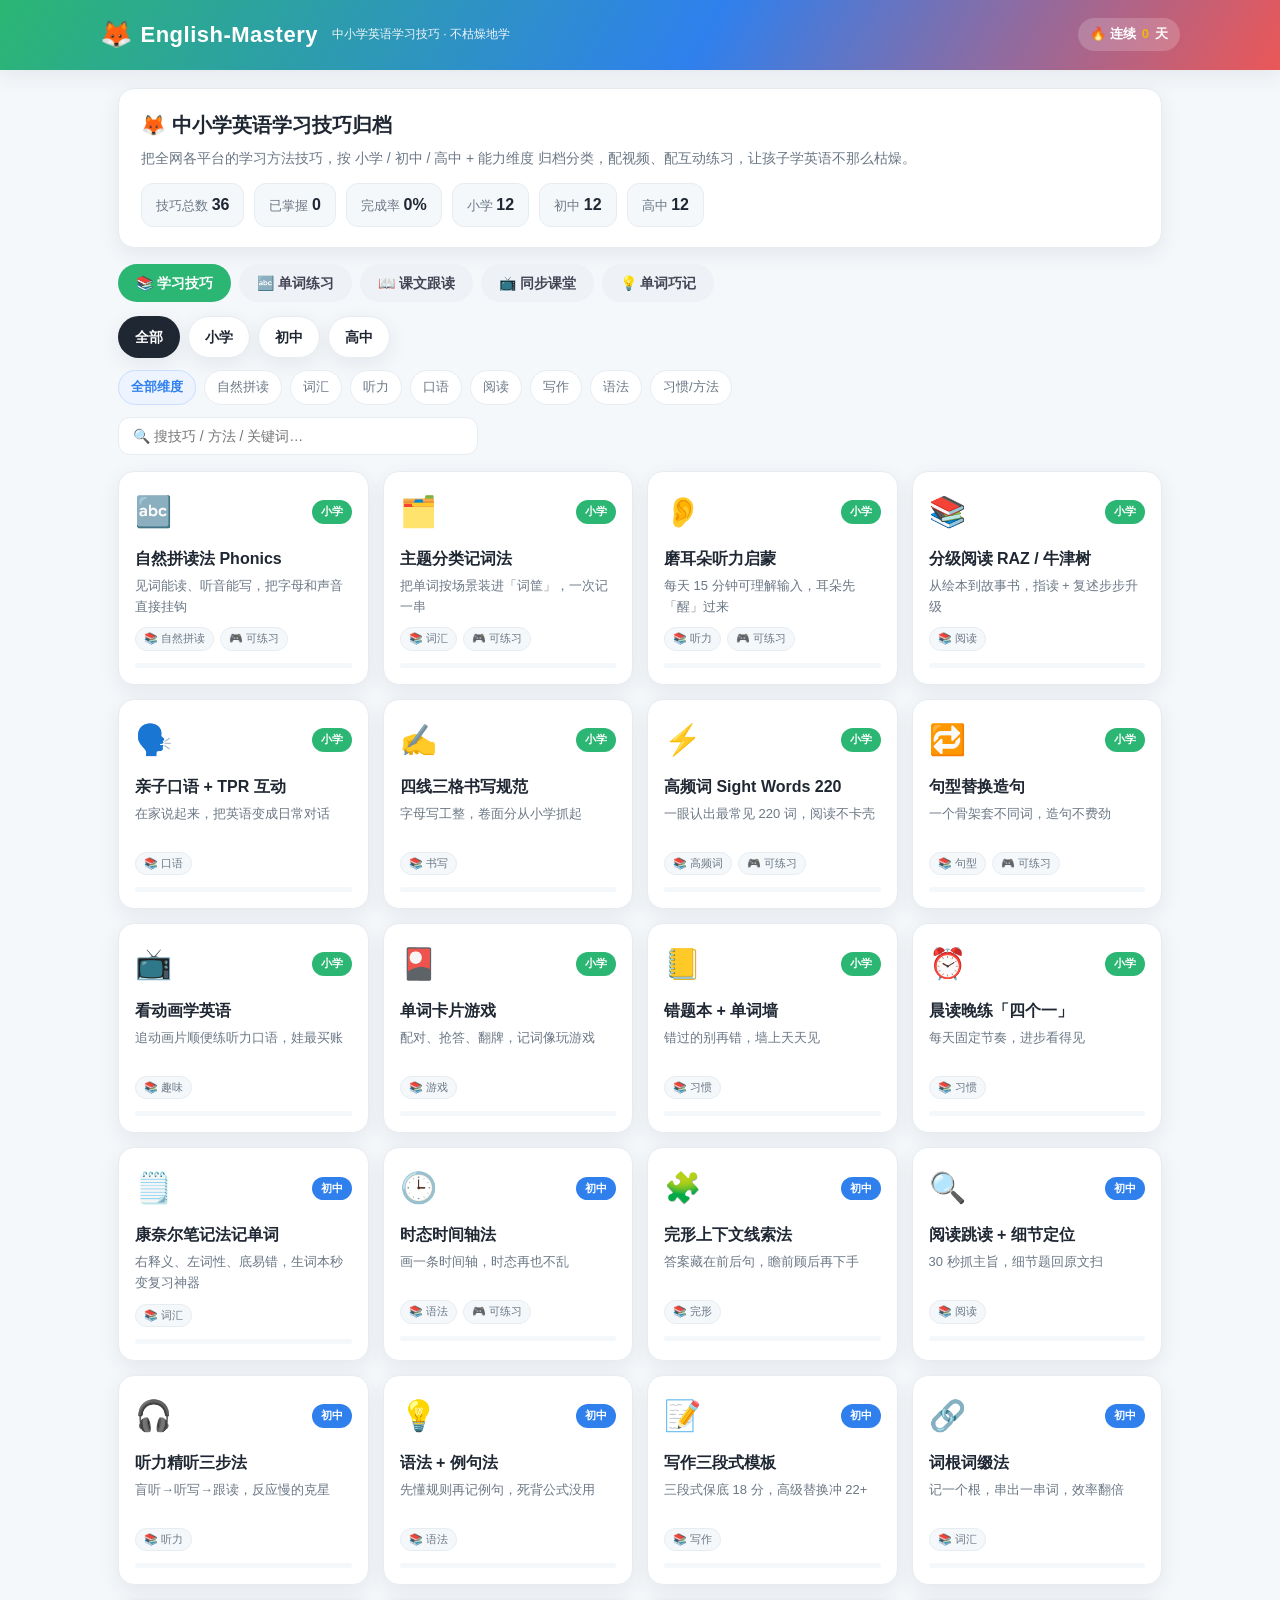
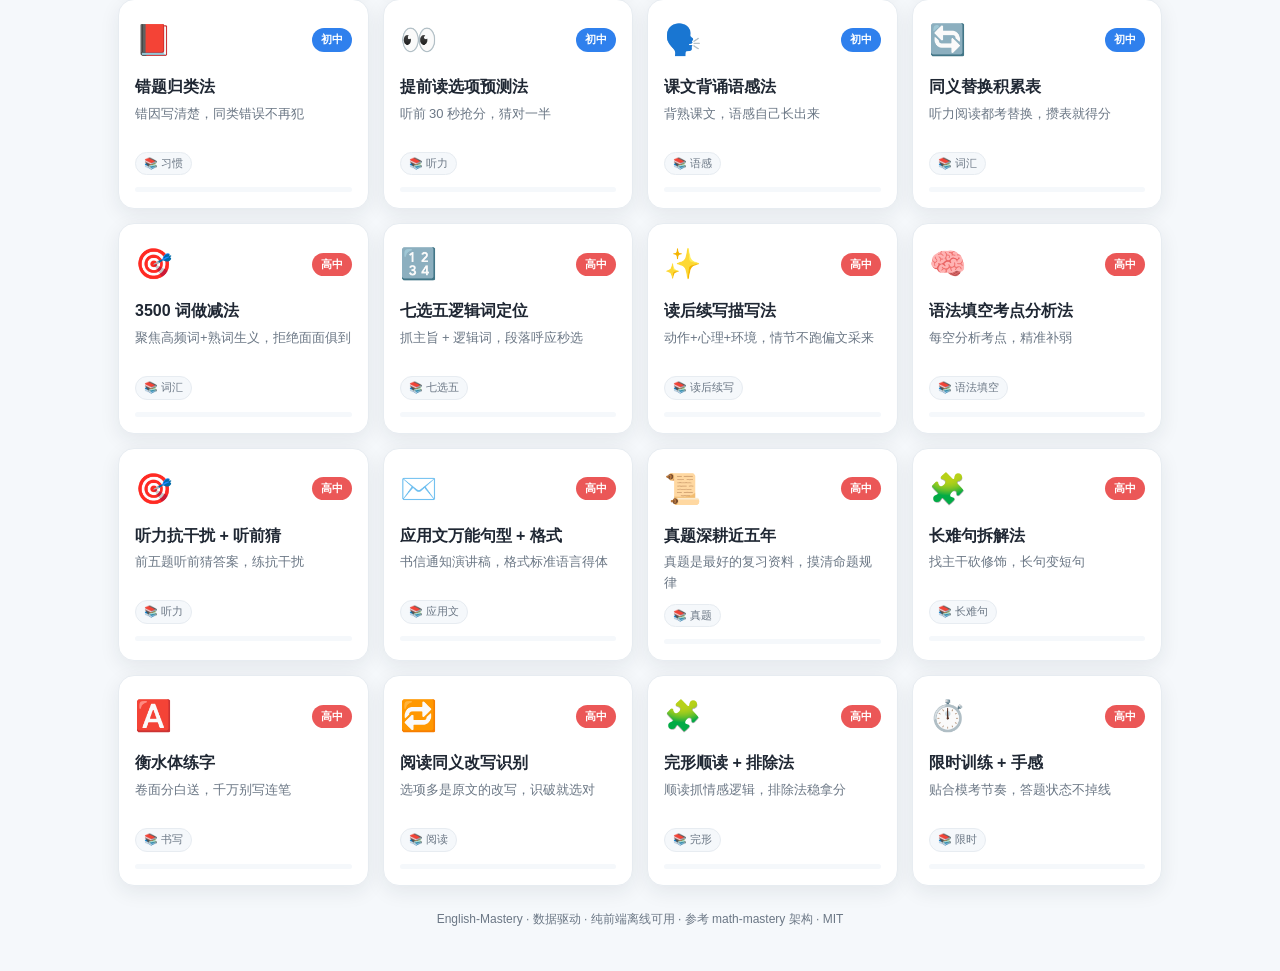
==== english-mastery-standalone.html @ dd3b7454 "feat(tricks): 新增「💡 单词巧记」模块——种子巧记+用户自增+进度记忆，闪卡背面注入巧记提示" ====
<!DOCTYPE html>
<html lang="zh-CN">
<head>
  <meta charset="UTF-8" />
  <meta name="viewport" content="width=device-width, initial-scale=1.0" />
  <title>English-Mastery · 中小学英语学习技巧归档</title>
  <meta name="description" content="把全网各平台的小学/初中/高中英语学习技巧方法归档分类，配视频与互动练习，让孩子学英语不那么枯燥。" />
  <style>
/* english-mastery · 中小学英语学习技巧归档
 * 视觉风格对齐 math-mastery：纯前端、卡片网格、轻量动效、可离线
 * 主题：明亮、彩色、不那么枯燥（孩子向）
 */
:root {
  --primary: #2bb673;
  --junior: #2f80ed;
  --senior: #eb5757;
  --ink: #1f2733;
  --muted: #6b7785;
  --line: #e7ecf1;
  --bg: #f5f8fb;
  --card: #ffffff;
  --gold: #f2b705;
  --shadow: 0 6px 20px rgba(31, 39, 51, .08);
  --shadow-h: 0 10px 30px rgba(31, 39, 51, .14);
  --radius: 16px;
  --maxw: 1080px;
}
* { box-sizing: border-box; }
html, body { margin: 0; padding: 0; }
body {
  font-family: -apple-system, "PingFang SC", "Microsoft YaHei", "Segoe UI", Roboto, Helvetica, Arial, sans-serif;
  background: var(--bg);
  color: var(--ink);
  line-height: 1.6;
  -webkit-font-smoothing: antialiased;
}
a { color: var(--junior); text-decoration: none; }
a:hover { text-decoration: underline; }

/* ---------- 顶部 ---------- */
.topbar {
  position: sticky; top: 0; z-index: 50;
  background: linear-gradient(120deg, #2bb673 0%, #2f80ed 55%, #eb5757 100%);
  color: #fff; padding: 14px 18px;
  box-shadow: var(--shadow);
}
.topbar .inner { max-width: var(--maxw); margin: 0 auto; display: flex; align-items: center; gap: 12px; }
.logo { font-size: 22px; font-weight: 800; letter-spacing: .5px; display: flex; align-items: center; gap: 8px; }
.logo .fox { font-size: 26px; }
.tagline { font-size: 12px; opacity: .92; margin-left: 2px; }
.topbar .spacer { flex: 1; }
.streak {
  background: rgba(255,255,255,.18); border-radius: 999px;
  padding: 6px 12px; font-size: 13px; font-weight: 700; display: flex; align-items: center; gap: 6px;
}
.streak b { color: var(--gold); }

/* ---------- 容器 ---------- */
.wrap { max-width: var(--maxw); margin: 0 auto; padding: 18px; }
.hero {
  background: var(--card); border-radius: var(--radius); box-shadow: var(--shadow);
  padding: 20px 22px; margin-bottom: 16px; border: 1px solid var(--line);
}
.hero h1 { margin: 0 0 6px; font-size: 20px; }
.hero p { margin: 0; color: var(--muted); font-size: 14px; }
.stat-row { display: flex; flex-wrap: wrap; gap: 10px; margin-top: 14px; }
.stat {
  background: var(--bg); border-radius: 12px; padding: 8px 14px; font-size: 13px; color: var(--muted);
  border: 1px solid var(--line);
}
.stat b { color: var(--ink); font-size: 16px; }

/* ---------- 筛选 ---------- */
.filters { display: flex; flex-direction: column; gap: 12px; margin-bottom: 16px; }
.grade-tabs { display: flex; gap: 8px; flex-wrap: wrap; }
.grade-tab {
  border: 1px solid var(--line); background: var(--card); color: var(--ink);
  padding: 9px 16px; border-radius: 999px; cursor: pointer; font-weight: 700; font-size: 14px;
  transition: all .15s; box-shadow: var(--shadow);
}
.grade-tab:hover { transform: translateY(-1px); }
.grade-tab.active { color: #fff; border-color: transparent; background: var(--primary); }
.grade-tab.active[data-grade="all"] { background: #1f2733; }
.grade-tab.active[data-grade="primary"] { background: var(--primary); }
.grade-tab.active[data-grade="junior"] { background: var(--junior); }
.grade-tab.active[data-grade="senior"] { background: var(--senior); }

.dim-chips { display: flex; gap: 8px; flex-wrap: wrap; }
.chip {
  border: 1px solid var(--line); background: var(--card); color: var(--muted);
  padding: 6px 12px; border-radius: 999px; cursor: pointer; font-size: 13px; transition: all .15s;
}
.chip:hover { color: var(--ink); }
.chip.active { background: #eef4ff; color: var(--junior); border-color: #c9ddff; font-weight: 700; }

.search {
  width: 100%; max-width: 360px; padding: 10px 14px; border-radius: 12px; border: 1px solid var(--line);
  font-size: 14px; outline: none; background: var(--card);
}
.search:focus { border-color: var(--junior); }

/* ---------- 卡片网格 ---------- */
.grid { display: grid; grid-template-columns: repeat(auto-fill, minmax(250px, 1fr)); gap: 14px; }
.card {
  background: var(--card); border: 1px solid var(--line); border-radius: var(--radius);
  padding: 16px; cursor: pointer; box-shadow: var(--shadow); transition: all .18s; position: relative; overflow: hidden;
}
.card:hover { transform: translateY(-3px); box-shadow: var(--shadow-h); }
.card .top { display: flex; align-items: center; gap: 10px; }
.card .icon { font-size: 30px; }
.card .badge-grade {
  margin-left: auto; font-size: 11px; font-weight: 700; padding: 3px 9px; border-radius: 999px; color: #fff;
}
.card h3 { margin: 10px 0 4px; font-size: 16px; }
.card .summary { color: var(--muted); font-size: 13px; margin: 0; min-height: 38px; }
.card .meta { display: flex; gap: 6px; margin-top: 10px; flex-wrap: wrap; }
.tag { font-size: 11px; background: var(--bg); border: 1px solid var(--line); color: var(--muted); padding: 2px 8px; border-radius: 999px; }
.card .done-flag {
  position: absolute; top: 10px; right: 10px; font-size: 18px; opacity: 0; transition: opacity .2s;
}
.card.done .done-flag { opacity: 1; }
.card.done { border-color: #bfe9d2; }
.card .progress-mini { height: 5px; background: var(--bg); border-radius: 999px; margin-top: 12px; overflow: hidden; }
.card .progress-mini > i { display: block; height: 100%; background: var(--primary); width: 0; }

/* ---------- 详情 ---------- */
.detail { background: var(--card); border: 1px solid var(--line); border-radius: var(--radius); box-shadow: var(--shadow); padding: 22px; }
.back {
  display: inline-flex; align-items: center; gap: 6px; cursor: pointer; color: var(--muted); font-size: 14px; font-weight: 700;
  margin-bottom: 12px; background: none; border: none; padding: 4px 0;
}
.back:hover { color: var(--ink); }
.detail .head { display: flex; align-items: center; gap: 14px; }
.detail .head .icon { font-size: 44px; }
.detail h2 { margin: 0; font-size: 22px; }
.detail .sub { color: var(--muted); font-size: 14px; margin: 4px 0 0; }
.detail .meta { display: flex; gap: 8px; flex-wrap: wrap; margin: 12px 0 4px; }
.why {
  background: #fff8e6; border: 1px solid #f3e2b3; border-radius: 12px; padding: 12px 14px; margin: 16px 0;
  font-size: 14px; color: #6b5510;
}
.why b { color: #8a6d00; }

.section-title { font-size: 15px; font-weight: 800; margin: 20px 0 10px; display: flex; align-items: center; gap: 8px; }
.section-title .bar { width: 4px; height: 16px; border-radius: 2px; background: var(--junior); }

.steps { list-style: none; padding: 0; margin: 0; counter-reset: s; }
.steps li {
  position: relative; padding: 10px 12px 10px 44px; border: 1px solid var(--line); border-radius: 12px;
  margin-bottom: 8px; background: var(--bg); font-size: 14px;
}
.steps li::before {
  counter-increment: s; content: counter(s); position: absolute; left: 10px; top: 10px;
  width: 24px; height: 24px; border-radius: 50%; background: var(--junior); color: #fff; font-weight: 800;
  display: flex; align-items: center; justify-content: center; font-size: 13px;
}
.tips { list-style: none; padding: 0; margin: 0; }
.tips li { padding: 8px 0 8px 24px; position: relative; font-size: 14px; border-bottom: 1px dashed var(--line); }
.tips li::before { content: "💡"; position: absolute; left: 0; top: 8px; }

/* 视频 */
.video-list { display: flex; flex-direction: column; gap: 10px; }
.video-item {
  display: flex; align-items: center; gap: 12px; border: 1px solid var(--line); border-radius: 12px; padding: 12px;
  background: var(--bg); transition: all .15s;
}
.video-item:hover { border-color: #c9ddff; }
.video-item .play { font-size: 26px; }
.video-item .vt { font-weight: 700; font-size: 14px; }
.video-item .vu { font-size: 12px; color: var(--muted); word-break: break-all; }
.video-embed { width: 100%; aspect-ratio: 16/9; border: 0; border-radius: 12px; margin-top: 10px; }
.bv-box { margin-top: 10px; }

/* 练习 */
.practice {
  border: 1px solid var(--line); border-radius: 12px; padding: 16px; background: #fbfdff; margin-top: 6px;
}
.practice .p-type { font-size: 12px; color: var(--muted); margin-bottom: 10px; }
.flashcard-deck { display: flex; flex-wrap: wrap; gap: 10px; }
.flip {
  width: 120px; height: 80px; perspective: 600px; cursor: pointer; user-select: none;
}
.flip .inner { width: 100%; height: 100%; position: relative; transition: transform .4s; transform-style: preserve-3d; }
.flip.flipped .inner { transform: rotateY(180deg); }
.flip .face {
  position: absolute; inset: 0; backface-visibility: hidden; border-radius: 10px; display: flex; flex-direction: column;
  align-items: center; justify-content: center; font-weight: 800; box-shadow: var(--shadow); border: 1px solid var(--line);
}
.flip .front { background: #fff; color: var(--junior); font-size: 18px; }
.flip .back { background: var(--primary); color: #fff; transform: rotateY(180deg); font-size: 15px; }
.flip .rate { display: flex; gap: 6px; margin-top: 6px; }
.flip .rate button {
  border: none; border-radius: 8px; padding: 4px 10px; font-size: 12px; font-weight: 700; cursor: pointer; color: #fff;
}
.flip .rate .no { background: #eb5757; }
.flip .rate .yes { background: var(--primary); }

.q { border: 1px solid var(--line); border-radius: 12px; padding: 14px; margin-bottom: 12px; background: #fff; }
.q .qt { font-weight: 700; margin-bottom: 10px; }
.q .opts { display: flex; flex-direction: column; gap: 8px; }
.q .opt {
  border: 1px solid var(--line); border-radius: 10px; padding: 9px 12px; cursor: pointer; font-size: 14px; background: var(--bg);
  transition: all .12s; text-align: left;
}
.q .opt:hover { border-color: #c9ddff; }
.q .opt.right { background: #e6f7ee; border-color: #9fe0c0; color: #1c7a4d; }
.q .opt.wrong { background: #fdeaea; border-color: #f3b5b5; color: #b23b3b; }
.q .feedback { font-size: 13px; margin-top: 8px; font-weight: 700; }

.fill-q { margin-bottom: 14px; }
.fill-q .sentence { font-size: 15px; margin-bottom: 6px; }
.fill-q input {
  padding: 8px 12px; border-radius: 10px; border: 1px solid var(--line); font-size: 15px; width: 200px; outline: none;
}
.fill-q input:focus { border-color: var(--junior); }
.fill-q .check { margin-left: 8px; border: none; background: var(--junior); color: #fff; border-radius: 10px; padding: 8px 14px; cursor: pointer; font-weight: 700; }
.fill-q .res { margin-left: 10px; font-weight: 700; }

.checklist { list-style: none; padding: 0; margin: 0; }
.checklist li { display: flex; align-items: center; gap: 10px; padding: 9px 0; border-bottom: 1px dashed var(--line); font-size: 14px; }
.checklist input { width: 18px; height: 18px; }

.mark-done {
  margin-top: 16px; display: inline-flex; align-items: center; gap: 8px; background: var(--primary); color: #fff;
  border: none; border-radius: 999px; padding: 11px 22px; font-size: 15px; font-weight: 800; cursor: pointer; box-shadow: var(--shadow);
}
.mark-done:hover { filter: brightness(1.05); }
.mark-done.done { background: #1f2733; }

.source { margin-top: 18px; font-size: 12px; color: var(--muted); border-top: 1px dashed var(--line); padding-top: 10px; }

/* 进度条 */
.progress-bar { height: 8px; background: var(--bg); border-radius: 999px; overflow: hidden; margin: 16px 0 0; border: 1px solid var(--line); }
.progress-bar > i { display: block; height: 100%; background: linear-gradient(90deg, var(--primary), var(--junior)); transition: width .4s; }

/* 撒花 */
.confetti { position: fixed; inset: 0; pointer-events: none; z-index: 999; overflow: hidden; }
.confetti i { position: absolute; top: -10px; width: 10px; height: 14px; opacity: .9; animation: fall 1.6s linear forwards; }
@keyframes fall { to { transform: translateY(105vh) rotate(540deg); opacity: 0; } }

/* 空状态 */
.empty { text-align: center; color: var(--muted); padding: 40px; font-size: 14px; }
.foot { text-align: center; color: var(--muted); font-size: 12px; padding: 24px; }

@media (max-width: 600px) {
  .grid { grid-template-columns: 1fr 1fr; }
  .card .summary { min-height: auto; }
  .topbar .tagline { display: none; }
}

/* ---------- 跟读练习（Web Speech API） ---------- */
.read-box { border: 1px solid var(--line); border-radius: 12px; padding: 16px; background: #f3fbf6; margin-top: 6px; }
.read-toolbar { display: flex; align-items: center; gap: 10px; flex-wrap: wrap; font-size: 13px; color: var(--muted); margin-bottom: 12px; }
.read-toolbar select { padding: 5px 8px; border-radius: 8px; border: 1px solid var(--line); background: #fff; font-size: 13px; }
.read-slow { display: flex; align-items: center; gap: 4px; cursor: pointer; }
.read-hint { font-size: 12px; }
.read-row { border: 1px solid var(--line); border-radius: 12px; padding: 12px 14px; margin-bottom: 10px; background: #fff; }
.read-en { font-size: 17px; font-weight: 800; color: var(--ink); }
.read-zh { font-size: 13px; color: var(--muted); margin-top: 2px; }
.read-btns { display: flex; gap: 8px; margin-top: 10px; flex-wrap: wrap; }
.read-btns button { border: 1px solid var(--line); border-radius: 10px; padding: 7px 12px; cursor: pointer; font-size: 13px; font-weight: 700; background: var(--bg); transition: all .12s; }
.read-btns .rb-play { background: var(--junior); color: #fff; border-color: transparent; }
.read-btns .rb-record { background: var(--primary); color: #fff; border-color: transparent; }
.read-btns button:hover:not(:disabled) { filter: brightness(1.05); }
.read-btns button:disabled { cursor: not-allowed; }
.read-fb { font-size: 13px; margin-top: 8px; min-height: 18px; }
.read-fb.ok { color: #1c7a4d; }
.read-fb.low { color: #b23b3b; }
.read-fb audio { display: block; margin-top: 6px; width: 100%; max-width: 360px; }
.read-summary { font-size: 13px; font-weight: 700; color: var(--primary); margin-top: 6px; }

/* ---------- 单词词库模块 ---------- */
.top-tabs { display: flex; gap: 8px; margin-bottom: 14px; }
.top-tab { padding: 8px 18px; border-radius: 999px; background: #eef1f5; color: #445; cursor: pointer; font-weight: 700; font-size: 14px; user-select: none; }
.top-tab:hover { background: #e3e8ef; }
.top-tab.active { background: var(--primary); color: #fff; }
.words-intro { color: var(--muted); font-size: 13px; margin: 4px 0 14px; }
.unit-card .summary { color: var(--muted); }
.words-detail { max-width: 860px; margin: 0 auto; }
.fill-list { display: flex; flex-direction: column; gap: 8px; }
.word-read { background: #f3fbf6; }
.read-list { display: flex; flex-direction: column; gap: 0; }

/* 单词单元：练习模式切换（子标签）+ 逐词紧凑布局 */
.mode-tabs { display: flex; gap: 8px; margin: 18px 0 6px; }
.mode-tab { padding: 9px 18px; border-radius: 10px; background: #eef1f5; color: #445; cursor: pointer; font-weight: 700; font-size: 14px; user-select: none; }
.mode-tab:hover { background: #e3e8ef; }
.mode-tab.active { background: var(--primary); color: #fff; }
.mode-pane { margin-top: 4px; }

.run-box { border: 1px solid var(--line); border-radius: 14px; padding: 18px; background: #fff; max-width: 560px; }
.run-head { font-size: 13px; color: var(--muted); font-weight: 700; margin-bottom: 10px; }
.run-idx { color: var(--primary); }
.run-zh { font-size: 22px; font-weight: 800; color: #1f2630; margin-bottom: 14px; }
.run-word-en { font-size: 22px; font-weight: 800; color: var(--primary); margin-bottom: 4px; }
.run-word-zh { font-size: 14px; font-weight: 600; color: var(--muted); }
.run-input { display: flex; flex-wrap: wrap; gap: 8px; align-items: center; }
.run-input input { flex: 1; min-width: 180px; padding: 10px 12px; border: 1px solid var(--line); border-radius: 10px; font-size: 15px; outline: none; }
.run-input input:focus { border-color: var(--junior); }
.run-input .check { border: none; background: var(--junior); color: #fff; border-radius: 10px; padding: 10px 18px; cursor: pointer; font-weight: 700; }
.run-input .res { font-weight: 700; margin-left: 4px; }
.run-input .rb-play { border: none; background: var(--junior); color: #fff; border-radius: 10px; padding: 9px 16px; cursor: pointer; font-weight: 700; font-size: 14px; }
.run-input .rb-record { border: none; background: var(--primary); color: #fff; border-radius: 10px; padding: 9px 16px; cursor: pointer; font-weight: 700; font-size: 14px; }
.run-input button:disabled { opacity: .5; cursor: not-allowed; }
.run-nav { display: flex; gap: 10px; margin-top: 14px; }
.run-nav .ghost { border: 1px solid var(--line); background: #fff; color: #445; border-radius: 10px; padding: 9px 16px; cursor: pointer; font-weight: 700; }
.run-nav .ghost:disabled { opacity: .4; cursor: not-allowed; }
.run-nav .ghost:not(:disabled):hover { background: #f3f5f8; }
.run-nav .check-all { border: none; background: var(--gold); color: #4a3a00; border-radius: 10px; padding: 9px 18px; cursor: pointer; font-weight: 800; }
.run-nav .check-all:hover { filter: brightness(1.04); }

/* 拼写自测：一组一组 */
.spell-group { display: flex; flex-direction: column; gap: 10px; }
.spell-row { display: grid; grid-template-columns: 30px 1fr auto auto 1fr; align-items: center; gap: 10px; padding: 10px 12px; background: #f7f9fb; border: 1px solid var(--line); border-radius: 10px; }
.sp-no { color: var(--muted); font-weight: 700; text-align: center; }
.sp-zh { font-size: 16px; font-weight: 700; color: #1f2630; }
.sp-in { padding: 8px 10px; border: 1px solid var(--line); border-radius: 8px; font-size: 14px; outline: none; min-width: 130px; }
.sp-in:focus { border-color: var(--junior); }
.sp-check { border: none; background: var(--junior); color: #fff; border-radius: 8px; padding: 8px 14px; cursor: pointer; font-weight: 700; }
.sp-res { font-weight: 700; min-width: 90px; }

/* 跟读：一组一组 */
.read-group { display: flex; flex-direction: column; gap: 10px; }
.read-row-word { display: grid; grid-template-columns: 30px 1fr auto; align-items: center; gap: 10px; padding: 10px 12px; background: #f7f9fb; border: 1px solid var(--line); border-radius: 10px; }
.rw-no { color: var(--muted); font-weight: 700; text-align: center; }
.rw-text { font-size: 15px; }
.rw-en { font-weight: 800; color: #1f2630; }
.rw-zh { color: var(--muted); font-size: 13px; }
.rw-btns { display: flex; gap: 8px; }
.rw-btns .rb-play { border: none; background: var(--junior); color: #fff; border-radius: 8px; padding: 7px 12px; cursor: pointer; font-weight: 700; font-size: 13px; }
.rw-btns .rb-record { border: none; background: var(--primary); color: #fff; border-radius: 8px; padding: 7px 12px; cursor: pointer; font-weight: 700; font-size: 13px; }
.rw-btns button:disabled { opacity: .5; cursor: not-allowed; }
.read-row-word .read-fb { grid-column: 1 / -1; margin-top: 2px; }
/* ---------- 拼读拆解（6 步） ---------- */
.ph-head { display: flex; align-items: center; justify-content: space-between; gap: 10px; margin-bottom: 10px; }
.ph-word { font-size: 26px; font-weight: 800; color: var(--ink); }
.ph-zh { font-size: 14px; color: var(--muted); font-weight: 600; }
.ph-badge { font-size: 12px; font-weight: 700; padding: 4px 10px; border-radius: 999px; white-space: nowrap; }
.ph-badge.ok { background: #e6f7ee; color: #1c7a4d; border: 1px solid #9fe0c0; }
.ph-badge.rule { background: #fff5e0; color: #8a6d00; border: 1px solid #f3e2b3; }
.ph-stepbar { display: flex; gap: 6px; flex-wrap: wrap; margin: 6px 0 12px; }
.ph-step { font-size: 13px; font-weight: 700; padding: 6px 10px; border-radius: 999px; background: #eef1f5; color: #556; cursor: pointer; user-select: none; transition: all .15s; }
.ph-step.done { background: #e6f0ff; color: #2f80ed; }
.ph-step.active { background: var(--senior); color: #fff; }
.ph-body { min-height: 120px; }
.ph-learn-word, .ph-big { font-size: 30px; font-weight: 800; color: var(--primary); margin-bottom: 4px; }
.ph-syl { font-size: 18px; font-weight: 700; color: var(--ink); margin-bottom: 4px; letter-spacing: .5px; }
.ph-syl .dot { color: var(--muted); margin: 0 2px; }
.ph-ipa { font-size: 18px; color: var(--junior); font-weight: 700; margin-bottom: 10px; font-family: "Lucida Sans Unicode", "Segoe UI", sans-serif; }
.ph-play { border: none; background: var(--junior); color: #fff; border-radius: 10px; padding: 9px 16px; cursor: pointer; font-weight: 700; font-size: 14px; margin-top: 4px; transition: filter .12s; }
.ph-play:hover { filter: brightness(1.05); }
.ph-rec { border: none; background: var(--primary); color: #fff; border-radius: 10px; padding: 9px 16px; cursor: pointer; font-weight: 700; font-size: 14px; margin-top: 4px; }
.ph-rec:disabled { opacity: .5; cursor: not-allowed; }
.ph-read-btns { display: flex; gap: 8px; flex-wrap: wrap; margin: 10px 0; }
.ph-map { display: flex; flex-wrap: wrap; gap: 8px; margin: 6px 0 10px; }
.ph-grapheme { display: flex; flex-direction: column; align-items: center; gap: 2px; min-width: 52px; padding: 8px 6px; background: #f7f9fb; border: 1px solid var(--line); border-radius: 10px; cursor: pointer; transition: all .12s; }
.ph-grapheme:hover { border-color: #c9ddff; background: #eef4ff; }
.ph-grapheme.silent { opacity: .6; cursor: default; }
.ph-g { font-size: 18px; font-weight: 800; color: var(--ink); }
.ph-s { font-size: 14px; color: var(--junior); font-weight: 700; }
.ph-a { font-size: 11px; color: var(--muted); }
.ph-note { font-size: 12px; color: var(--muted); margin-top: 8px; }
.ph-q { font-size: 15px; font-weight: 700; color: var(--ink); margin: 6px 0 10px; }
.ph-choices { display: flex; flex-direction: column; gap: 8px; }
.ph-choice { border: 1px solid var(--line); border-radius: 10px; padding: 11px 14px; cursor: pointer; font-size: 16px; font-weight: 700; background: var(--bg); text-align: left; transition: all .12s; }
.ph-choice:hover:not(:disabled) { border-color: #c9ddff; }
.ph-choice.right { background: #e6f7ee; border-color: #9fe0c0; color: #1c7a4d; }
.ph-choice.wrong { background: #fdeaea; border-color: #f3b5b5; color: #b23b3b; }
.ph-choice:disabled { cursor: default; }
.ph-split { display: flex; flex-wrap: wrap; align-items: center; gap: 0; font-size: 22px; font-weight: 800; margin: 8px 0; }
.ph-tile { padding: 6px 4px; background: #eef4ff; border: 1px solid #c9ddff; border-radius: 8px; margin: 0 1px; color: var(--ink); }
.ph-gap { padding: 6px 6px; color: var(--muted); cursor: pointer; user-select: none; border-radius: 8px; transition: all .12s; }
.ph-gap.on { color: #fff; background: var(--senior); }
.ph-split-preview { font-size: 15px; font-weight: 700; color: var(--ink); min-height: 22px; margin: 4px 0 8px; }
.ph-syl-blocks { display: flex; flex-wrap: wrap; align-items: center; gap: 8px; margin: 8px 0; }
.ph-syl-block { font-size: 22px; font-weight: 800; color: var(--primary); background: #eef4ff; border: 1px solid #c9ddff; border-radius: 10px; padding: 8px 14px; }
.ph-arrow { color: var(--muted); font-weight: 800; }
.ph-spell-row { display: flex; flex-wrap: wrap; align-items: center; gap: 8px; }
.ph-spell-in { flex: 1; min-width: 180px; padding: 10px 12px; border: 1px solid var(--line); border-radius: 10px; font-size: 15px; outline: none; }
.ph-spell-in:focus { border-color: var(--junior); }
.ph-spell-row .check { border: none; background: var(--junior); color: #fff; border-radius: 10px; padding: 10px 18px; cursor: pointer; font-weight: 700; }
.ph-spell-row .res { font-weight: 700; }
.ph-counter { font-size: 13px; color: var(--muted); font-weight: 700; margin: 0 4px; }

/* 拼读拆解（6 步）· 第 6 步「听音拼写」：不显示单词，只给词义 */
.ph-word-quiz { display: flex; align-items: baseline; gap: 10px; flex-wrap: wrap; }
.ph-lock { font-size: 15px; font-weight: 800; color: var(--muted); background: #f1f3f7; border: 1px dashed #c9d2e0; border-radius: 8px; padding: 3px 10px; }
.ph-word-quiz .ph-zh { font-size: 18px; color: var(--ink); font-weight: 800; }
.ph-hint-btn { margin-left: 8px; font-size: 12px; padding: 3px 10px; }
.ph-hint-txt { margin-left: 6px; color: var(--ink); font-weight: 800; }
/* 拼读拆解 · 学：格子里的「例词」小标签（区别于该音本身的读法） */
.ph-a .ph-lbl { font-style: normal; font-size: 10px; color: #a9b3c2; margin-right: 3px; }

/* 课文跟读 · 逐词批改高亮 */
.tb-target { display:block; margin-top:5px; line-height:1.9; }
.tb-target .w { display:inline-block; padding:0 3px; border-radius:4px; margin:1px; }
.tb-target .w.ok { color:#1c7a4d; background:rgba(43,182,115,.14); }
.tb-target .w.miss { color:#b23b3b; background:rgba(178,59,59,.14); text-decoration:line-through; }
.tb-row .read-en { font-size:19px; font-weight:800; }

/* ---------- 同步课堂（国家平台课程视频） ---------- */
.vol-tabs { display:flex; gap:8px; flex-wrap:wrap; margin:10px 0 4px; }
.vol-tab { padding:6px 14px; border-radius:999px; background:var(--bg); border:1px solid var(--line); cursor:pointer; font-size:14px; font-weight:700; color:var(--muted); }
.vol-tab.active { background:var(--primary); color:#fff; border-color:transparent; }
.courses-note { font-size:13px; color:var(--muted); background:rgba(43,182,115,.10); border:1px solid rgba(43,182,115,.25); border-radius:10px; padding:10px 12px; margin:10px 0; line-height:1.6; }
.lesson-box { margin-top:8px; }
.lesson-row { border:1px solid var(--line); border-radius:12px; padding:12px 14px; margin-bottom:12px; background:#fff; }
.lesson-title { font-size:16px; font-weight:800; color:var(--ink); margin-bottom:8px; }
.lesson-video { width:100%; max-height:340px; border-radius:10px; background:#000; display:block; }
.lesson-dlstate { font-size:13px; color:var(--muted); margin-top:6px; }
.lesson-dlstate.ok { color:var(--junior); font-weight:700; }
.lesson-actions { margin-top:8px; }
.lesson-link { display:inline-block; padding:7px 14px; border-radius:10px; background:var(--primary); color:#fff; font-weight:700; font-size:13px; text-decoration:none; }
.lesson-link:hover { opacity:.92; }

/* ---------- 单词巧记（💡 第 5 个 Tab） ---------- */
.trick-grid { margin-top:6px; }
.trick-card { position:relative; border:1px solid var(--line); border-radius:14px; padding:14px 14px 12px; background:#fff; box-shadow:0 1px 2px rgba(31,39,51,.04); break-inside:avoid; }
.trick-card.done { background:rgba(43,182,115,.07); border-color:rgba(43,182,115,.35); }
.trick-card.mine { border-style:dashed; }
.trick-method { display:inline-block; font-size:12px; font-weight:800; color:#fff; border-radius:999px; padding:2px 10px; margin-bottom:8px; }
.trick-method.m-xie { background:#eb5757; }   /* 谐音 */
.trick-method.m-chai { background:#2f80ed; }  /* 拆分 */
.trick-method.m-dbi { background:#9b51e0; }   /* 对比 */
.trick-method.m-lian { background:#f2994a; }  /* 联想 */
.trick-method.m-story { background:#27ae60; } /* 故事 */
.trick-method.m-zi { background:#7f8c9a; }    /* 自创/其他 */
.trick-mine { position:absolute; top:12px; right:12px; font-size:11px; font-weight:800; color:#7f8c9a; background:#eef1f5; border-radius:6px; padding:1px 7px; }
.trick-head { display:flex; align-items:center; gap:8px; flex-wrap:wrap; margin-bottom:6px; }
.trick-word { font-size:18px; font-weight:800; color:var(--ink); }
.trick-zh { font-size:14px; color:var(--muted); }
.trick-grade { font-size:11px; color:#7f8c9a; background:#f1f3f7; border-radius:6px; padding:1px 7px; }
.trick-text { font-size:14px; line-height:1.65; color:var(--ink); margin:2px 0 10px; }
.trick-foot { display:flex; gap:8px; }
.trick-remember { border:1px solid var(--line); background:#fff; color:var(--ink); font-weight:700; font-size:13px; border-radius:10px; padding:6px 12px; cursor:pointer; }
.trick-remember.on { background:var(--junior); color:#fff; border-color:transparent; }
.trick-del { border:1px solid var(--line); background:#fff; color:#b23b3b; font-weight:700; font-size:13px; border-radius:10px; padding:6px 12px; cursor:pointer; }
.trick-del:hover { background:rgba(178,59,59,.08); }
.trick-add { margin-top:18px; border:1px solid var(--line); border-radius:14px; padding:14px; background:#fafbfd; }
.trick-add-row { display:flex; gap:10px; flex-wrap:wrap; margin-bottom:10px; }
.trick-add-row .ta-in { flex:1 1 160px; }
.ta-in, .ta-ta { border:1px solid var(--line); border-radius:10px; padding:9px 12px; font-size:14px; font-family:inherit; color:var(--ink); background:#fff; }
.ta-in:focus, .ta-ta:focus { outline:none; border-color:var(--primary); }
.ta-ta { width:100%; min-height:74px; resize:vertical; margin-bottom:10px; }
/* 单词练习闪卡背面的巧记提示 */
.flash-trick { margin-top:12px; padding:9px 11px; background:rgba(242,184,5,.14); border:1px solid rgba(242,184,5,.4); border-radius:10px; font-size:14px; line-height:1.6; color:var(--ink); text-align:left; }
.flash-trick::before { content:"💡 巧记 · "; font-weight:800; color:#b8860b; }


</style>
</head>
<body>
  <!-- 顶栏与内容由 app.js 注入 -->
  <script>
/*
 * english-mastery · 中小学英语学习技巧归档
 * 数据驱动：window.METHODS 定义全部技巧/方法/视频/练习
 * 结构对齐 math-mastery：纯前端、零依赖、离线可用、localStorage 进度
 *
 * 字段说明：
 *   id        唯一标识
 *   grade     primary(小学) | junior(初中) | senior(高中)
 *   gradeLabel
 *   dim       能力维度键：phonics/vocabulary/listening/speaking/reading/writing/grammar/habit
 *   dimLabel  维度中文
 *   icon      卡片 emoji
 *   title     方法名
 *   summary   一句话定位
 *   why       为什么有用（孩子视角的趣味说明）
 *   steps     核心步骤（数组）
 *   tips      实战窍门（数组）
 *   videos    推荐视频/资源 [{title,url}]（默认 B 站真实检索链接，可换成具体 BV）
 *   bv        可选：具体 B 站视频 BV 号，填了就内嵌播放器
 *   practice  互动小练习（可选）：{type:'flashcard'|'choice'|'fill'|'checklist', items:[...]}
 *   source    来源标注
 */

window.METHODS = [

  /* ===================== 小学 primary ===================== */
  {
    id: "p-phonics",
    grade: "primary", gradeLabel: "小学",
    dim: "phonics", dimLabel: "自然拼读",
    icon: "🔤",
    title: "自然拼读法 Phonics",
    summary: "见词能读、听音能写，把字母和声音直接挂钩",
    why: "不用再一个一个背单词怎么拼，像拼积木一样把声音拼出来，记单词快一倍还不容易忘。",
    steps: [
      "先学 26 个字母的「字母音」（a=/æ/ 不是「哎」），再学常见组合音（sh=/ʃ/、ch=/tʃ/、ee=/iː/）。",
      "练「拆音」：cat → /k/-/æ/-/t/，听到声音能写出字母。",
      "每天 5 个简单词拼读：cat / dog / pen / sun / map，拼对就给自己贴一颗星。",
      "用《牛津自然拼读》或 Starfall 游戏巩固，从单音节过渡到多音节。",
      "「听音能写」逆向训练：家长读 pen，孩子写出 p-e-n。"
    ],
    tips: [
      "千万别用汉字给英语注音（比如把 apple 标成「阿婆」），会毁掉发音。",
      "中段（三、四年级）是自然拼读黄金期，系统学完就能自主读分级读物。",
      "配高频词 Sight Words 一起练，见词能读 + 一眼认词，自主阅读两大基石。"
    ],
    videos: [
      { title: "B 站：自然拼读全套教学", url: "https://search.bilibili.com/all?keyword=自然拼读%20Phonics%20教学" },
      { title: "BBC 自然拼读动画（全集）", url: "https://search.bilibili.com/all?keyword=BBC%20Alphablocks%20自然拼读" }
    ],
    practice: {
      type: "flashcard",
      items: [
        { word: "cat", meaning: "猫" },
        { word: "dog", meaning: "狗" },
        { word: "pen", meaning: "钢笔" },
        { word: "sun", meaning: "太阳" },
        { word: "ship", meaning: "船" },
        { word: "fish", meaning: "鱼" },
        { word: "book", meaning: "书" },
        { word: "tree", meaning: "树" }
      ]
    },
    source: "来源：小学英语教师培训建议 / 家庭英语启蒙素养指南"
  },
  {
    id: "p-topic-words",
    grade: "primary", gradeLabel: "小学",
    dim: "vocabulary", dimLabel: "词汇",
    icon: "🗂️",
    title: "主题分类记词法",
    summary: "把单词按场景装进「词筐」，一次记一串",
    why: "孤立背单词像抓散沙，按主题（动物/食物/颜色）归类，大脑有抽屉放，考试写作随取随用。",
    steps: [
      "选一个主题：动物、食物、颜色、家庭、学校……每周一个。",
      "做单词卡：正面英文 + 图，背面中文 + 例句。",
      "用实物/图片联想：看到苹果就说 apple，贴在家里的物品上。",
      "每周学 10–15 个新词，周末用「我说你指」游戏复习。",
      "把同主题词串成小短文：I like apples, bananas and oranges."
    ],
    tips: [
      "小学阶段需掌握约 800 个基础词汇，按主题分批吃下不费力。",
      "建立「单词墙」：客厅贴满主题词卡，每天路过看一眼。"
    ],
    videos: [
      { title: "B 站：小学主题单词分类记忆", url: "https://search.bilibili.com/all?keyword=小学%20英语%20主题%20单词%20分类" }
    ],
    practice: {
      type: "choice",
      items: [
        { q: "「苹果」的英文是？", options: ["apple", "banana", "orange"], answer: "apple" },
        { q: "「猫」的英文是？", options: ["cat", "dog", "cow"], answer: "cat" },
        { q: "「红色」的英文是？", options: ["red", "blue", "green"], answer: "red" },
        { q: "「书」的英文是？", options: ["book", "look", "cook"], answer: "book" }
      ]
    },
    source: "来源：小学英语学习要点总结（路问教育）/ 许昌教师培训平台"
  },
  {
    id: "p-listen",
    grade: "primary", gradeLabel: "小学",
    dim: "listening", dimLabel: "听力",
    icon: "👂",
    title: "磨耳朵听力启蒙",
    summary: "每天 15 分钟可理解输入，耳朵先「醒」过来",
    why: "小孩是语言模仿家，耳朵对声音超敏感。每天磨耳朵，语音语感悄悄就长了，不枯燥还好玩。",
    steps: [
      "选慢速、有趣的材料：《Super Simple Songs》《Peppa Pig》《English Singsing》。",
      "「可理解输入」：配合动画/图画/动作，知道在说什么再听。",
      "TPR 全身反应：听到 jump 就跳，听到 clap 就拍手。",
      "听音选图：听到 cat 选出猫咪图片，练反应速度。",
      "每天固定 15–20 分钟，晨起听、睡前听，碎片时间也行。"
    ],
    tips: [
      "别追求单词量，先让娃「愿意听、听得懂」。",
      "不急着纠正每个发音，敢开口最重要。"
    ],
    videos: [
      { title: "B 站：Super Simple Songs 儿歌", url: "https://search.bilibili.com/all?keyword=Super%20Simple%20Songs" },
      { title: "B 站：Peppa Pig 英文版", url: "https://search.bilibili.com/all?keyword=Peppa%20Pig%20英文版" }
    ],
    practice: {
      type: "checklist",
      items: [
        "今天听了 1 段英语儿歌/动画（≥10 分钟）",
        "跟着唱/跳了 1 首",
        "用英语做了 1 个 TPR 动作指令",
        "听了 1 个词并选出正确图片"
      ]
    },
    source: "来源：小学英语启蒙素养指南 / 许昌教师培训平台"
  },
  {
    id: "p-reading",
    grade: "primary", gradeLabel: "小学",
    dim: "reading", dimLabel: "阅读",
    icon: "📚",
    title: "分级阅读 RAZ / 牛津树",
    summary: "从绘本到故事书，指读 + 复述步步升级",
    why: "分级读物像爬楼梯，一级一级刚刚好。大声朗读协调眼口耳脑，是培养语感最有效的训练。",
    steps: [
      "选对级别：RAZ 从 AA 级、牛津树从 1–2 级起步。",
      "指读：边指单词边朗读，建立「字形—声音」对应。",
      "每天大声朗读 1 本分级读物，不少于 10 分钟。",
      "读后复述：用中文说大意也行，高年级尝试英文短句。",
      "把喜欢的句子抄进「摘抄本」，慢慢攒成自己的语料。"
    ],
    tips: [
      "低段用《Dr. Seuss》这种韵律绘本，高段过渡到《21 世纪学生英文报》。",
      "「朗读」是小学中段核心任务，比刷题管用。"
    ],
    videos: [
      { title: "B 站：RAZ 分级阅读精讲", url: "https://search.bilibili.com/all?keyword=RAZ%20分级阅读" },
      { title: "B 站：牛津阅读树 Oxford Reading Tree", url: "https://search.bilibili.com/all?keyword=牛津阅读树" }
    ],
    source: "来源：小学英语学习要点总结 / 英语启蒙素养指南"
  },
  {
    id: "p-speaking",
    grade: "primary", gradeLabel: "小学",
    dim: "speaking", dimLabel: "口语",
    icon: "🗣️",
    title: "亲子口语 + TPR 互动",
    summary: "在家说起来，把英语变成日常对话",
    why: "敢说才能学好。用 I Spy、角色扮演这种游戏，娃在玩中就开口了，不尴尬。",
    steps: [
      "日常短句：Good morning / What's this? / I like...",
      "I Spy 游戏：I spy something red，让孩子用英语猜。",
      "角色扮演：模拟购物、问路，用《Peppa Pig》配音。",
      "对着镜子练自我介绍，录 1 分钟小视频。",
      "家庭英语角：每周 3 次、每次 20 分钟全英文交流。"
    ],
    tips: [
      "多鼓励敢说，别每个错音都纠正。",
      "用 Lingokids、Duolingo Kids 等 APP 游戏化练口语。"
    ],
    videos: [
      { title: "B 站：小学英语日常口语对话", url: "https://search.bilibili.com/all?keyword=小学%20英语%20日常%20口语%20对话" }
    ],
    source: "来源：许昌教师培训平台 / 小学英语不好怎么补"
  },
  {
    id: "p-writing",
    grade: "primary", gradeLabel: "小学",
    dim: "writing", dimLabel: "书写",
    icon: "✍️",
    title: "四线三格书写规范",
    summary: "字母写工整，卷面分从小学抓起",
    why: "书写规范是隐形分。四线三格练好了，以后写作文老师看得舒服，自己也有信心。",
    steps: [
      "用四线三格本，认识每条线的位置（占中格/上伸/下伸）。",
      "区分大小写：句首字母大写，专有名词大写。",
      "每周抄写 5 个重点句型，注意笔顺。",
      "用彩色笔标注课文重点句型（如 There is...）。",
      "对照字帖描红，形成肌肉记忆。"
    ],
    tips: [
      "书写和拼读同步练，听音能写巩固拼读规则。",
      "高年级开始写日记/小短文，从短语到句子。"
    ],
    videos: [
      { title: "B 站：英文字母书写规范教学", url: "https://search.bilibili.com/all?keyword=英文字母%20书写%20四线三格" }
    ],
    source: "来源：小学英语学习方法（wordln）/ 路问教育"
  },
  {
    id: "p-sightwords",
    grade: "primary", gradeLabel: "小学",
    dim: "vocabulary", dimLabel: "高频词",
    icon: "⚡",
    title: "高频词 Sight Words 220",
    summary: "一眼认出最常见 220 词，阅读不卡壳",
    why: "英文里最常见的 220 个词占了读物的一大半，一眼认得，朗读和阅读速度直接起飞。",
    steps: [
      "按 Dolch / Fry 词表分批，每周 20 个。",
      "闪卡游戏：看到词立刻读出来，不拼读直接认。",
      "在分级读物里圈出已学高频词，加深印象。",
      "「我说你找」：一段话里快速圈出 the / and / you。",
      "和自然拼读配合：拼读词 + 高频词 = 自主阅读双引擎。"
    ],
    tips: [
      "高频词大多不符合拼读规则，靠「整体认读」而非拼。",
      "配合 RAZ 指读，效果翻倍。"
    ],
    videos: [
      { title: "B 站：Sight Words 高频词动画", url: "https://search.bilibili.com/all?keyword=Sight%20Words%20220%20高频词" }
    ],
    practice: {
      type: "flashcard",
      items: [
        { word: "the", meaning: "（定冠词）" },
        { word: "and", meaning: "和" },
        { word: "you", meaning: "你" },
        { word: "what", meaning: "什么" },
        { word: "they", meaning: "他们" },
        { word: "were", meaning: "是(过去)" }
      ]
    },
    source: "来源：英语启蒙素养指南（中段阅读准备）"
  },
  {
    id: "p-sentence",
    grade: "primary", gradeLabel: "小学",
    dim: "grammar", dimLabel: "句型",
    icon: "🔁",
    title: "句型替换造句",
    summary: "一个骨架套不同词，造句不费劲",
    why: "用一个句型当模板，换关键词就能造一堆句子，语法不知不觉就懂了。",
    steps: [
      "学一个核心句型：I like... / What's this? It's a...",
      "替换关键词：I like dogs → I like reading → I like apples.",
      "完成句子填空：She ___ (go) to school → goes.",
      "每天模仿录音读 5 个句子，注意语音语调。",
      "用句型描述身边事物：This is a red apple."
    ],
    tips: [
      "从基础对话入手，先求敢说，再求准确。",
      "准备「句型本」，按功能归类（提问/喜好/描述）。"
    ],
    videos: [
      { title: "B 站：小学英语句型替换训练", url: "https://search.bilibili.com/all?keyword=小学%20英语%20句型%20替换%20造句" }
    ],
    practice: {
      type: "fill",
      items: [
        { sentence: "I ___ (like) apples.", answer: "like" },
        { sentence: "She ___ (go) to school by bus.", answer: "goes" },
        { sentence: "What ___ this? It's a cat.", answer: "is" },
        { sentence: "They ___ (be) my friends.", answer: "are" }
      ]
    },
    source: "来源：小学英语学习方法（wordln）"
  },
  {
    id: "p-cartoon",
    grade: "primary", gradeLabel: "小学",
    dim: "speaking", dimLabel: "趣味",
    icon: "📺",
    title: "看动画学英语",
    summary: "追动画片顺便练听力口语，娃最买账",
    why: "孩子天生爱动画。模仿角色台词，语音语调和胆量一起练，比上课有意思多了。",
    steps: [
      "选对片子：《Peppa Pig》《Maisy》《Bluey》，语速慢、用词简单。",
      "每天看 15 分钟，先看懂再跟读。",
      "挑喜欢的片段配音/角色扮演。",
      "用英语描述画面：This is Peppa's family.",
      "录自己朗读视频，对比原版纠正发音。"
    ],
    tips: [
      "别开着中文字幕当背景音，要「可理解输入」。",
      "《西游记》英语动画版、《看童话学英文》也适合。"
    ],
    videos: [
      { title: "B 站：英文版西游记动画", url: "https://search.bilibili.com/all?keyword=西游记%20英语%20动画版" },
      { title: "B 站：Bluey 英文版", url: "https://search.bilibili.com/all?keyword=Bluey%20英文版" }
    ],
    source: "来源：小学英语不好怎么补 / 初中英语人教版资源"
  },
  {
    id: "p-wordgame",
    grade: "primary", gradeLabel: "小学",
    dim: "vocabulary", dimLabel: "游戏",
    icon: "🎴",
    title: "单词卡片游戏",
    summary: "配对、抢答、翻牌，记词像玩游戏",
    why: "把记单词变成桌游，娃抢着玩。记忆配对、快速认读，不知不觉词汇量就上去了。",
    steps: [
      "做一套单词卡（图 + 词）。",
      "记忆配对：翻两张，英文和图配成对就收走。",
      "快速认读：家长举卡，娃 1 秒内读出。",
      "I Spy：用英语描述物品让别人猜。",
      "Kahoot! 在线单词抢答赛，和家人 PK。"
    ],
    tips: [
      "APP 辅助：Lingokids、Duolingo Kids、Kahoot!。",
      "每周设「英语之星」奖励墙，完成目标给小奖励。"
    ],
    videos: [
      { title: "B 站：英语单词游戏教学", url: "https://search.bilibili.com/all?keyword=英语%20单词%20卡片%20游戏" }
    ],
    source: "来源：许昌教师培训平台 / 小学英语不好怎么补"
  },
  {
    id: "p-mistake",
    grade: "primary", gradeLabel: "小学",
    dim: "habit", dimLabel: "习惯",
    icon: "📒",
    title: "错题本 + 单词墙",
    summary: "错过的别再错，墙上天天见",
    why: "错题本把漏洞记下来，单词墙把词天天见，双管齐下，基础越来越扎实。",
    steps: [
      "准备英语错题本，按「单词/句型/语法」分类。",
      "每道错题写：正确答案 + 为什么错。",
      "每周复习一次错题，红笔标还不会的。",
      "在家物品贴英文标签，建「单词墙」。",
      "每掌握 100 个词给一次正向激励。"
    ],
    tips: [
      "错题本要「周周清」，别堆到考试前。",
      "单词墙贴在娃常路过的地方，无意识记忆。"
    ],
    videos: [
      { title: "B 站：如何做英语错题本", url: "https://search.bilibili.com/all?keyword=英语%20错题本%20怎么做" }
    ],
    source: "来源：小学英语不好怎么补 / 路问教育"
  },
  {
    id: "p-routine",
    grade: "primary", gradeLabel: "小学",
    dim: "habit", dimLabel: "习惯",
    icon: "⏰",
    title: "晨读晚练「四个一」",
    summary: "每天固定节奏，进步看得见",
    why: "学习最怕三天打鱼。固定「四个一」日常，像刷牙一样自然，三个月见明显提升。",
    steps: [
      "每天「四个一」：听 1 段对话、读 1 个故事、说 3 句英语、写 2 个新词。",
      "晨读 15 分钟：大声朗读课文，培养语感。",
      "晚练 15 分钟：完成每日一练 + 复习当天内容。",
      "碎片时间磨耳朵：早餐、睡前放英语音频。",
      "每周 4–5 次、每次 30 分钟，保持稳定节奏。"
    ],
    tips: [
      "家长用成长型思维评价进步，别和别人比。",
      "配合 DHA 饮食 + 运动，记忆力更好（健康小贴士）。"
    ],
    videos: [
      { title: "B 站：小学生英语日常学习计划", url: "https://search.bilibili.com/all?keyword=小学生%20英语%20每日%20学习计划" }
    ],
    source: "来源：小学英语不好怎么补（复禾健康）"
  },

  /* ===================== 初中 junior ===================== */
  {
    id: "j-cornell",
    grade: "junior", gradeLabel: "初中",
    dim: "vocabulary", dimLabel: "词汇",
    icon: "🗒️",
    title: "康奈尔笔记法记单词",
    summary: "右释义、左词性、底易错，生词本秒变复习神器",
    why: "普通生词本只会抄中文，考完就忘。康奈尔格式把词性、同义、易错点分区，复习一眼到位。",
    steps: [
      "右侧写英文释义 + 课本原句例句。",
      "左侧写词性 + 同义词/反义词。",
      "底部每周总结 3 个易错点。",
      "每天 3 次黄金记忆：早读 20 分新词、午休 5 分回顾、睡前 10 分造句。",
      "每周复盘，把总错的词红笔标出优先复习。"
    ],
    tips: [
      "例句优先：结合原句记（如 kind of 配 The panda is kind of shy）。",
      "场景分类：天气类/情绪类做对比表格。"
    ],
    videos: [
      { title: "B 站：康奈尔笔记法 英语", url: "https://search.bilibili.com/all?keyword=康奈尔笔记法%20英语%20单词" }
    ],
    source: "来源：勤学教育网《提高初中英语成绩的方法》"
  },
  {
    id: "j-tense-axis",
    grade: "junior", gradeLabel: "初中",
    dim: "grammar", dimLabel: "语法",
    icon: "🕒",
    title: "时态时间轴法",
    summary: "画一条时间轴，时态再也不乱",
    why: "时态是初中语法的半壁江山。在轴上标「过去—现在—将来」，配合课本例句，混淆瞬间消失。",
    steps: [
      "在笔记本画一条横向时间轴。",
      "标出：过去（一般过去时）—现在（现在进行时）—将来（一般将来时）。",
      "把课本例句按时间点贴到轴上。",
      "现在完成时 vs 一般过去时：看动作是否「持续到现在」。",
      "用「for+时间段 / since+点」判断现在完成时。"
    ],
    tips: [
      "初中语法核心考点不超过 20 个，别买 300 页以上的语法书。",
      "错题归因：标注错误类型（如时态错误）而非只写答案。"
    ],
    videos: [
      { title: "B 站：初中英语时态时间轴", url: "https://search.bilibili.com/all?keyword=初中%20英语%20时态%20时间轴" }
    ],
    practice: {
      type: "choice",
      items: [
        { q: "He ___ here for 5 years.（持续到现在）", options: ["lived", "has lived", "lives"], answer: "has lived" },
        { q: "She ___ a gift but didn't accept it.", options: ["received", "has received", "receives"], answer: "received" },
        { q: "Look! They ___ football.（正在进行）", options: ["play", "are playing", "played"], answer: "are playing" }
      ]
    },
    source: "来源：勤学教育网 / 初三英语中考冲刺指南"
  },
  {
    id: "j-cloze",
    grade: "junior", gradeLabel: "初中",
    dim: "reading", dimLabel: "完形",
    icon: "🧩",
    title: "完形上下文线索法",
    summary: "答案藏在前后句，瞻前顾后再下手",
    why: "完形填空 60% 的答案在空格前后 1–2 句。不孤立看空，通读全文，逻辑一下就通了。",
    steps: [
      "先通读全文把握主旨，不会的词跳过。",
      "边读边做：代入选项翻译，看上下文是否出现过原词。",
      "固定搭配：look forward to doing 等直接选。",
      "逻辑连接词：however / therefore / although 提示转折因果。",
      "第二遍联系上下文补漏，局部服从整体。"
    ],
    tips: [
      "遇到逻辑题，先读开头结尾抓主旨。",
      "填词前先判断成分：名/动/形/副/介/冠。"
    ],
    videos: [
      { title: "B 站：初中完形填空技巧", url: "https://search.bilibili.com/all?keyword=初中%20完形填空%20技巧%20上下文" }
    ],
    source: "来源：初中英语题型技巧汇总 / 中考冲刺指南"
  },
  {
    id: "j-reading",
    grade: "junior", gradeLabel: "初中",
    dim: "reading", dimLabel: "阅读",
    icon: "🔍",
    title: "阅读跳读 + 细节定位",
    summary: "30 秒抓主旨，细节题回原文扫",
    why: "阅读扣分多半是「读得慢没时间」。跳读首段末段抓中心，细节题圈专有名词回原文定位，又快又准。",
    steps: [
      "跳读找主旨：首段前两句 + 每段首句 + 末段末句。",
      "细节题：圈题干专有名词/数字，回原文快速扫描。",
      "推理题：立足原文推断，不凭空猜。",
      "词义猜测：用 because/but/however 或前后缀猜。",
      "每天精做 1–2 篇真题，总结错因。"
    ],
    tips: [
      "正确选项 ABCD 个数通常 4–6 个，可用来推理。",
      "作者态度题一般选客观积极（objectively）。"
    ],
    videos: [
      { title: "B 站：初中英语阅读理解技巧", url: "https://search.bilibili.com/all?keyword=初中%20英语%20阅读理解%20技巧" }
    ],
    source: "来源：初中英语题型技巧 / 中考冲刺指南（徐莎）"
  },
  {
    id: "j-listen3",
    grade: "junior", gradeLabel: "初中",
    dim: "listening", dimLabel: "听力",
    icon: "🎧",
    title: "听力精听三步法",
    summary: "盲听→听写→跟读，反应慢的克星",
    why: "听力失分多不是听不懂，是反应慢。三步法把耳朵练「快」，连读弱读都听得出。",
    steps: [
      "第一遍盲听抓主旨。",
      "第二遍听写关键词：数字、地点、转折词 but。",
      "第三遍对照原文跟读，模仿语音语调。",
      "碎片时间每天 10 分钟听课本录音，重点听连读（not at all→/no ta tall/）。",
      "整理「同义替换表」：take a bus = by bus。"
    ],
    tips: [
      "听前 30 秒读选项预测话题，听中圈画时间/数字/转折。",
      "数字快速写阿拉伯数字，避免记中文混淆。"
    ],
    videos: [
      { title: "B 站：初中英语听力精听法", url: "https://search.bilibili.com/all?keyword=初中%20英语%20听力%20精听%20三步法" }
    ],
    source: "来源：勤学教育网 / 初三英语中考冲刺指南"
  },
  {
    id: "j-grammar-example",
    grade: "junior", gradeLabel: "初中",
    dim: "grammar", dimLabel: "语法",
    icon: "💡",
    title: "语法 + 例句法",
    summary: "先懂规则再记例句，死背公式没用",
    why: "把语法当数学公式背最坑。先懂「为什么」，再记 2–3 个典型例句，比背条文管用十倍。",
    steps: [
      "学每个语法点，先搞懂规则本质（如主将从现=未发生的假设）。",
      "记 2–3 个课本原句例句。",
      "句型转换训练：每天 5 个原句「一变三」（主动变被动、陈述变感叹）。",
      "错题归类：按时态/复合句/非谓语分类，标错误原因。",
      "每天 1 篇语法填空真题，分析每空考点。"
    ],
    tips: [
      "非谓语口诀：介词后 doing，want/hope 后 to do，过去分词表被动。",
      "定语从句只用 that 的 5 种情况贴课本对照。"
    ],
    videos: [
      { title: "B 站：初中语法 例句记忆法", url: "https://search.bilibili.com/all?keyword=初中%20语法%20从句%20例句" }
    ],
    source: "来源：勤学教育网 / 初三英语中考冲刺指南"
  },
  {
    id: "j-writing3",
    grade: "junior", gradeLabel: "初中",
    dim: "writing", dimLabel: "写作",
    icon: "📝",
    title: "写作三段式模板",
    summary: "三段式保底 18 分，高级替换冲 22+",
    why: "初中写作 25 分，三段式模板先拿基础分，再用高级词汇和复杂句往上冲，分数稳。",
    steps: [
      "开头段：引出要点/核心问题。",
      "正文段：围绕主题叙述/讨论，用并列或对比结构。",
      "结尾段：总结观点或展望未来。",
      "高级词汇替换：nice→warm-hearted / generous。",
      "背 3–5 个万能句型 + 1 句谚语（Actions speak louder than words）。"
    ],
    tips: [
      "卷面整洁、杜绝简单词拼写错误，分数不会低。",
      "句式多样化：状语从句、感叹句、被动语态穿插用。"
    ],
    videos: [
      { title: "B 站：初中英语作文三段式", url: "https://search.bilibili.com/all?keyword=初中%20英语%20作文%20三段式%20模板" }
    ],
    source: "来源：勤学教育网 / 中考冲刺指南（徐莎）"
  },
  {
    id: "j-affix",
    grade: "junior", gradeLabel: "初中",
    dim: "vocabulary", dimLabel: "词汇",
    icon: "🔗",
    title: "词根词缀法",
    summary: "记一个根，串出一串词，效率翻倍",
    why: "care→careful→carefully→careless→carelessness，一次记一串还懂词性变化，词汇量滚雪球。",
    steps: [
      "记词根/前后缀：un-（否定）、dis-（相反）、-ing/-ed（时态）。",
      "以 care 为例延伸整串派生词。",
      "场景联想法：restaurant 联想 menu/waiter/order/delicious 成词群。",
      "每天 30 词：早上 15 分记，晚上 5 分闭眼回忆+开口说。",
      "红笔标忘的词，第二天优先复习，形成记忆闭环。"
    ],
    tips: [
      "易混词用「例句对比法」：I received a gift but didn't accept it.",
      "用法易混（rise 不及物 vs raise 及物）做用法表格每天看。"
    ],
    videos: [
      { title: "B 站：初中英语词根词缀记忆", url: "https://search.bilibili.com/all?keyword=初中%20英语%20词根%20词缀%20记忆法" }
    ],
    source: "来源：初三英语中考冲刺指南（词汇篇）"
  },
  {
    id: "j-mistake",
    grade: "junior", gradeLabel: "初中",
    dim: "habit", dimLabel: "习惯",
    icon: "📕",
    title: "错题归类法",
    summary: "错因写清楚，同类错误不再犯",
    why: "错题不归类只是抄答案。标明「错在哪类」，每周复盘 30 分钟，漏洞一个个补上。",
    steps: [
      "按维度分类：时态 / 复合句 / 非谓语 / 词汇辨析。",
      "每道错题旁写错误原因（如「没看到 for+时间段误用过去时」）。",
      "每周花 30 分钟复盘同类错题。",
      "把易错点做成「特殊情况清单」贴课本。",
      "语法填空每天 1 篇，勾画需加强的考点精准训练。"
    ],
    tips: [
      "错题本要「周周清」，别堆到期末。",
      "错题归因比写正确答案重要。"
    ],
    videos: [
      { title: "B 站：初中英语错题本怎么用", url: "https://search.bilibili.com/all?keyword=初中%20英语%20错题本%20归类" }
    ],
    source: "来源：初三英语中考冲刺指南 / 勤学教育网"
  },
  {
    id: "j-preread",
    grade: "junior", gradeLabel: "初中",
    dim: "listening", dimLabel: "听力",
    icon: "👀",
    title: "提前读选项预测法",
    summary: "听前 30 秒抢分，猜对一半",
    why: "听力播放前先读选项预测话题，听时更有针对性，等于开考前先拿分。",
    steps: [
      "听力前 30 秒快速读所有选项。",
      "预测话题：选项都是 hospital/doctor→看病场景。",
      "听中圈画时间、地点、数字、转折词 but/however。",
      "听到 but 后面往往是重点。",
      "长独白听开头抓主旨、中间抓细节（时间/数字/原因）。"
    ],
    tips: [
      "数字速记阿拉伯数字，防连读误听（half past seven→7:30）。",
      "整理「同义替换表」每天读，培养敏感度。"
    ],
    videos: [
      { title: "B 站：听力提前读选项技巧", url: "https://search.bilibili.com/all?keyword=听力%20提前%20读%20选项%20预测" }
    ],
    source: "来源：初三英语中考冲刺指南（听力篇）"
  },
  {
    id: "j-recite",
    grade: "junior", gradeLabel: "初中",
    dim: "reading", dimLabel: "语感",
    icon: "🗣️",
    title: "课文背诵语感法",
    summary: "背熟课文，语感自己长出来",
    why: "初中起步没方法时，最直接的就是背。文章印进脑子，语感、结构、词汇一起到位。",
    steps: [
      "课本文章反复朗诵，甚至背下来。",
      "无意识背出后，慢慢就懂结构和意思。",
      "做完阅读后深度分析：逐句拆成分和含义，再朗读。",
      "每天保持一篇阅读手感，课外有余力多拓展。",
      "分析课文句子成分，理解「语不离句、句不离文」。"
    ],
    tips: [
      "背诵+深度分析，阅读水平提升最快。",
      "坚持阅读，每天找一点时间做一篇。"
    ],
    videos: [
      { title: "B 站：初中英语课文背诵方法", url: "https://search.bilibili.com/all?keyword=初中%20英语%20课文%20背诵%20语感" }
    ],
    source: "来源：初中英语人教版同步辅导"
  },
  {
    id: "j-synonym",
    grade: "junior", gradeLabel: "初中",
    dim: "reading", dimLabel: "词汇",
    icon: "🔄",
    title: "同义替换积累表",
    summary: "听力阅读都考替换，攒表就得分",
    why: "听力说 take a bus，选项写 by bus；阅读原文复数，选项用 they。同义替换是隐形考点，攒熟就稳。",
    steps: [
      "整理同义替换：take a bus=by bus、look after=take care of。",
      "not free=busy、not enough time=too busy 等反义转换。",
      "每天读 1 遍替换表，培养敏感度。",
      "七选五里原文复数对应选项 they，快速判断。",
      "阅读中标注同义改写，训练识别能力。"
    ],
    tips: [
      "替换表分「听力替换」和「阅读替换」两类整理。",
      "结合真题积累，比盲目背单词有用。"
    ],
    videos: [
      { title: "B 站：英语同义替换积累", url: "https://search.bilibili.com/all?keyword=英语%20同义%20替换%20听力%20阅读" }
    ],
    source: "来源：合肥八中高分笔记 / 初三中考冲刺指南"
  },

  /* ===================== 高中 senior ===================== */
  {
    id: "s-3500",
    grade: "senior", gradeLabel: "高中",
    dim: "vocabulary", dimLabel: "词汇",
    icon: "🎯",
    title: "3500 词做减法",
    summary: "聚焦高频词+熟词生义，拒绝面面俱到",
    why: "高中词汇量大，但分数来自高频核心词和熟词生义。做减法，把时间花在刀刃上。",
    steps: [
      "背熟高考必备 3500 词，注意一词多义和搭配。",
      "四大重点：高频核心词、阅读完形熟词生义、易混短语、写作高级词。",
      "勤翻错题本，吃透易错词汇，做到会读会写会用。",
      "每天精读默写一部分高频词，关注多义/易混/固定搭配。",
      "优先记历年高考出现过的词汇用法。"
    ],
    tips: [
      "熟词生义是阅读完形隐形坑（如 book 作「预订」）。",
      "用《闪过高考词汇》按考频背，别按字母顺序。"
    ],
    videos: [
      { title: "B 站：高考3500词高频核心", url: "https://search.bilibili.com/all?keyword=高考%203500%20词%20高频%20核心" }
    ],
    source: "来源：寿光中学张玉翠老师 / 中华教育时报网"
  },
  {
    id: "s-seven",
    grade: "senior", gradeLabel: "高中",
    dim: "reading", dimLabel: "七选五",
    icon: "🔢",
    title: "七选五逻辑词定位",
    summary: "抓主旨 + 逻辑词，段落呼应秒选",
    why: "七选五有明确定位技巧。紧抓主旨和逻辑衔接词，原文复数对应选项 they，正确率立刻上来。",
    steps: [
      "先读小标题/段首，抓全文主旨。",
      "看空格前后句的逻辑词：however/therefore/besides。",
      "原文复数名词↔选项 they，快速判断指代。",
      "提高段落间逻辑感，熟悉常见连接方式。",
      "代入选项通读，检查连贯和上下文呼应。"
    ],
    tips: [
      "七选五技巧明确，掌握后正确率提升明显。",
      "每天练 1 篇，重点在连贯和呼应。"
    ],
    videos: [
      { title: "B 站：高考七选五解题技巧", url: "https://search.bilibili.com/all?keyword=高考%20七选五%20解题%20技巧" }
    ],
    source: "来源：合肥八中高分笔记 / 寿光中学张玉翠老师"
  },
  {
    id: "s-continue",
    grade: "senior", gradeLabel: "高中",
    dim: "writing", dimLabel: "读后续写",
    icon: "✨",
    title: "读后续写描写法",
    summary: "动作+心理+环境，情节不跑偏文采来",
    why: "读后续写是高分关键。紧扣原文情节，用动作/心理/环境描写 + 高级句式，语言立刻有质感。",
    steps: [
      "紧扣原文情节，不跑偏、不瞎编。",
      "巧用动作描写（动词链）、心理描写、环境描写。",
      "灵活运用高级句式提升文采。",
      "结尾升华：阅读 B 篇积累适合升华的句子。",
      "每两天完成 1 篇完整写作并修改，积累 20+ 模板词句。"
    ],
    tips: [
      "看《夏洛的网》《秘密花园》《绿山墙的安妮》积累描写语料。",
      "小作文背 3–5 篇范文，掌握书信/通知/演讲稿格式。"
    ],
    videos: [
      { title: "B 站：高考读后续写技巧", url: "https://search.bilibili.com/all?keyword=高考%20读后续写%20技巧%20描写" }
    ],
    source: "来源：寿光中学张玉翠老师 / 桂林桂电中学唐新妍老师"
  },
  {
    id: "s-grammar-fill",
    grade: "senior", gradeLabel: "高中",
    dim: "grammar", dimLabel: "语法填空",
    icon: "🧠",
    title: "语法填空考点分析法",
    summary: "每空分析考点，精准补弱",
    why: "语法填空考查基础语法+句子结构+篇章意识。每空分析考点，对照答案册勾画薄弱点，练得准。",
    steps: [
      "先标注备选词词性，再结合语境选词并注意词形变化。",
      "每空分析考点：非谓语/时态语态/从句引导词。",
      "利用答案册归纳每空考点，勾画需加强的。",
      "高频考点：非谓语、时态语态、从句引导词，牢记基础规则。",
      "每天 1 篇，减少粗心失误。"
    ],
    tips: [
      "时态语态、虚拟语气、定/状语从句、非谓语、强调/倒装是高频。",
      "每天复习 1–2 个考点 + 配真题练。"
    ],
    videos: [
      { title: "B 站：高考语法填空技巧", url: "https://search.bilibili.com/all?keyword=高考%20语法填空%20技巧%20考点" }
    ],
    source: "来源：寿光中学张玉翠老师 / 唐新妍老师"
  },
  {
    id: "s-listen-focus",
    grade: "senior", gradeLabel: "高中",
    dim: "listening", dimLabel: "听力",
    icon: "🎯",
    title: "听力抗干扰 + 听前猜",
    summary: "前五题听前猜答案，练抗干扰",
    why: "高考听力对注意力要求高，考场环境干扰大。平时练抗干扰，前五题听前让题目过一遍大脑。",
    steps: [
      "前五题用「听前猜答案」，让题目在大脑过一遍。",
      "每天练 1 篇真题听力，听后对照文本精听。",
      "积累听力常用词组句式（整理本）。",
      "熟读课标所有单词，保证发音正确不漏关键信息。",
      "模拟考场：关窗关空调环境练抗干扰。"
    ],
    tips: [
      "听力不难，坚持听进步明显。",
      "精听积累常见表达，比刷题重要。"
    ],
    videos: [
      { title: "B 站：高考听力技巧抗干扰", url: "https://search.bilibili.com/all?keyword=高考%20听力%20技巧%20抗干扰" }
    ],
    source: "来源：合肥八中高分笔记（王璇月）"
  },
  {
    id: "s-application",
    grade: "senior", gradeLabel: "高中",
    dim: "writing", dimLabel: "应用文",
    icon: "✉️",
    title: "应用文万能句型 + 格式",
    summary: "书信通知演讲稿，格式标准语言得体",
    why: "应用文有固定格式和常用句型，相对好提分。掌握高频文体格式 + 万能句，基础分稳拿。",
    steps: [
      "背熟书信、通知、演讲稿等高频文体格式。",
      "储备校园生活、传统文化主题万能句型。",
      "开头段引出主题（背景+观点）。",
      "中间段表达看法（并列/对比结构）。",
      "结尾段总结或展望未来，注意礼貌语气。"
    ],
    tips: [
      "攻克要点不全、句式单一、格式不规范三大问题。",
      "卷面整洁、语言得体，分数不低。"
    ],
    videos: [
      { title: "B 站：高考英语应用文模板", url: "https://search.bilibili.com/all?keyword=高考%20英语%20应用文%20模板%20格式" }
    ],
    source: "来源：寿光中学张玉翠老师 / 唐新妍老师"
  },
  {
    id: "s-past-paper",
    grade: "senior", gradeLabel: "高中",
    dim: "habit", dimLabel: "真题",
    icon: "📜",
    title: "真题深耕近五年",
    summary: "真题是最好的复习资料，摸清命题规律",
    why: "真题含金量最高。深耕近五年新高考真题，摸清命题规律和考点分布，比盲目刷题强百倍。",
    steps: [
      "深耕近五年本省新高考真题。",
      "阅读找准原文定位，细心比对选项，不主观臆断。",
      "完形立足上下文，把握情感与逻辑走向。",
      "语法填空聚焦高频考点，记基础规则。",
      "做一篇吃透一篇，分析错因比做三篇囫囵强。"
    ],
    tips: [
      "思维易错练真题，易踩陷阱练模拟题，定期回真题。",
      "不钻偏题怪题，紧盯错题补短板。"
    ],
    videos: [
      { title: "B 站：高考英语真题精讲", url: "https://search.bilibili.com/all?keyword=高考%20英语%20真题%20精讲%20近五年" }
    ],
    source: "来源：寿光中学张玉翠老师 / 中华教育时报网"
  },
  {
    id: "s-long-sentence",
    grade: "senior", gradeLabel: "高中",
    dim: "reading", dimLabel: "长难句",
    icon: "🧩",
    title: "长难句拆解法",
    summary: "找主干砍修饰，长句变短句",
    why: "阅读卡壳多半是长难句。找主谓宾砍掉修饰，句子瞬间变短，理解和速度都上来了。",
    steps: [
      "找主干：主语 + 谓语 + 宾语。",
      "砍修饰：定语从句、分词、插入语先放一边。",
      "还原修饰，弄清谁修饰谁。",
      "遇到非谓语（doing/done）判断主动被动。",
      "每天拆 3–5 个真题长难句，积累语感。"
    ],
    tips: [
      "长难句=简单句+修饰，别被长度吓到。",
      "配合语法填空的句子结构分析一起练。"
    ],
    videos: [
      { title: "B 站：高考长难句拆解", url: "https://search.bilibili.com/all?keyword=高考%20英语%20长难句%20拆解" }
    ],
    source: "来源：唐新妍老师 / 高中知识库"
  },
  {
    id: "s-handwriting",
    grade: "senior", gradeLabel: "高中",
    dim: "writing", dimLabel: "书写",
    icon: "🅰️",
    title: "衡水体练字",
    summary: "卷面分白送，千万别写连笔",
    why: "作文字迹工整直接加分。衡水体圆润规范、无连笔，阅卷老师看着舒服，分数自然高。",
    steps: [
      "练衡水体，字母圆润、大小均匀、不连笔。",
      "每天练 10 分钟，描红+临摹。",
      "注意间距和基线对齐。",
      "平时书写就保持整洁规范，考试不临时抱佛脚。",
      "用四线格本打底，逐步形成肌肉记忆。"
    ],
    tips: [
      "千万不要写连笔，高考书写大忌。",
      "卷面清爽的作文分数一般都不会太低。"
    ],
    videos: [
      { title: "B 站：高考衡水体练字教程", url: "https://search.bilibili.com/all?keyword=高考%20衡水体%20练字%20教程" }
    ],
    source: "来源：合肥八中高分笔记（汪乐妍）"
  },
  {
    id: "s-synonym-senior",
    grade: "senior", gradeLabel: "高中",
    dim: "reading", dimLabel: "阅读",
    icon: "🔁",
    title: "阅读同义改写识别",
    summary: "选项多是原文的改写，识破就选对",
    why: "高考阅读正确选项常是原文的同义改写而非原句。训练识别改写，细节题推理题正确率双升。",
    steps: [
      "细节题：选项方向一致→出处只有一个；方向不一→四出处都看。",
      "识别同义改写：原文动词→选项名词，原文肯定→选项否定。",
      "推理题：立足原文推断，不直接选原文陈述。",
      "词义猜测：用因果/同反义/构词法猜。",
      "每天做 2–3 篇真题，分析错因和出题套路。"
    ],
    tips: [
      "正确选项常含更多原文关键词。",
      "态度题一般选客观积极。"
    ],
    videos: [
      { title: "B 站：高考阅读同义改写", url: "https://search.bilibili.com/all?keyword=高考%20阅读%20同义%20改写%20识别" }
    ],
    source: "来源：高中题型技巧 / 合肥八中高分笔记"
  },
  {
    id: "s-cloze-senior",
    grade: "senior", gradeLabel: "高中",
    dim: "reading", dimLabel: "完形",
    icon: "🧩",
    title: "完形顺读 + 排除法",
    summary: "顺读抓情感逻辑，排除法稳拿分",
    why: "高中完形重上下文逻辑和情感走向。顺读法 + 排除法，不确定也能缩到二选一。",
    steps: [
      "顺读全文，把握情感与逻辑走向。",
      "第一遍不急填，联系上下文二遍做。",
      "填词先判成分：名/动/形/副/介/冠。",
      "固定搭配 + 逻辑连接词辅助。",
      "用排除法去掉明显错误，剩余结合语境分析。"
    ],
    tips: [
      "完形立足上下文，不孤立看空。",
      "情感走向题看首尾段和重复词。"
    ],
    videos: [
      { title: "B 站：高考完形填空顺读法", url: "https://search.bilibili.com/all?keyword=高考%20完形填空%20顺读%20排除法" }
    ],
    source: "来源：唐新妍老师 / 高中知识库"
  },
  {
    id: "s-timed",
    grade: "senior", gradeLabel: "高中",
    dim: "habit", dimLabel: "限时",
    icon: "⏱️",
    title: "限时训练 + 手感",
    summary: "贴合模考节奏，答题状态不掉线",
    why: "最后阶段手感和心态同样重要。限时训练保持答题状态，合理分配时间，把每次练习当实战。",
    steps: [
      "坚持限时训练，贴合模考节奏。",
      "合理分配答题时间（阅读/完形/七选五/写作）。",
      "紧盯错题补齐短板，不钻偏题怪题。",
      "每日积累复盘，把练习当实战。",
      "考前放平心态，正视自身优劣。"
    ],
    tips: [
      "词汇 20 分 + 语法 20 分 + 真题 30 分 + 复习 2 分，每日 1.2 小时配比。",
      "优先第一、二梯队（词汇/语法/阅读），再攻写作听力。"
    ],
    videos: [
      { title: "B 站：高考英语限时训练安排", url: "https://search.bilibili.com/all?keyword=高考%20英语%20限时%20训练%20时间%20分配" }
    ],
    source: "来源：中华教育时报网 / 唐新妍老师"
  }
];

/* 维度元数据：用于筛选标签与配色 */
window.DIMENSIONS = [
  { key: "phonics",     label: "自然拼读" },
  { key: "vocabulary",  label: "词汇" },
  { key: "listening",   label: "听力" },
  { key: "speaking",    label: "口语" },
  { key: "reading",     label: "阅读" },
  { key: "writing",     label: "写作" },
  { key: "grammar",     label: "语法" },
  { key: "habit",       label: "习惯/方法" }
];

window.GRADES = [
  { key: "primary", label: "小学",  color: "#2bb673" },
  { key: "junior",  label: "初中",  color: "#2f80ed" },
  { key: "senior",  label: "高中",  color: "#eb5757" }
];

</script>
  <script>
/*
 * english-mastery · 跟读练习句库
 * 按方法 id 映射适龄、地道的英文跟读句（en + 中文释义 zh）。
 * 由 app.js 的「🎤 跟读练习」区驱动，使用浏览器 Web Speech API 朗读+识别打分。
 * 与 window.METHODS 解耦：方法数据不动，这里只补充跟读素材。
 */
window.READ_SENTENCES = {

  /* ===================== 小学 primary ===================== */
  "p-phonics": [
    { en: "The cat sat on the mat.", zh: "猫坐在垫子上。" },
    { en: "A big red dog runs fast.", zh: "一只大红狗跑得很快。" },
    { en: "I see a sun and a pen.", zh: "我看见太阳和一支钢笔。" }
  ],
  "p-topic-words": [
    { en: "I like apples, bananas and oranges.", zh: "我喜欢苹果、香蕉和橙子。" },
    { en: "We have red, blue and green books.", zh: "我们有红色、蓝色和绿色的书。" },
    { en: "The dog is under the table.", zh: "狗在桌子下面。" }
  ],
  "p-listen": [
    { en: "Twinkle, twinkle, little star.", zh: "一闪一闪小星星。" },
    { en: "The wheels on the bus go round and round.", zh: "公共汽车轮子转啊转。" },
    { en: "Old MacDonald had a farm.", zh: "老麦克唐纳有个农场。" }
  ],
  "p-reading": [
    { en: "I can read a small book.", zh: "我能读一本小书。" },
    { en: "The frog is in the pond.", zh: "青蛙在池塘里。" },
    { en: "We go to school every day.", zh: "我们每天去上学。" }
  ],
  "p-speaking": [
    { en: "Please touch your nose.", zh: "请摸摸你的鼻子。" },
    { en: "Can I have some water, please?", zh: "请给我一点水好吗？" },
    { en: "Let us clap our hands together.", zh: "我们一起拍手吧。" }
  ],
  "p-writing": [
    { en: "I write the letter A on the line.", zh: "我在线上写字母 A。" },
    { en: "My name is on the paper.", zh: "我的名字写在了纸上。" },
    { en: "Please write neatly and slowly.", zh: "请写得整齐又慢一些。" }
  ],
  "p-sightwords": [
    { en: "I can see the big red ball.", zh: "我能看见那个大红球。" },
    { en: "We go to the park with you.", zh: "我们和你一起去公园。" },
    { en: "He said he would come for me.", zh: "他说他会来接我。" }
  ],
  "p-sentence": [
    { en: "I like apples because they are sweet.", zh: "我喜欢苹果因为它们甜。" },
    { en: "She goes to school by bus.", zh: "她坐公共汽车去上学。" },
    { en: "They are playing in the garden.", zh: "他们正在花园里玩。" }
  ],
  "p-cartoon": [
    { en: "Peppa likes jumping in muddy puddles.", zh: "佩奇喜欢在泥坑里跳。" },
    { en: "Bluey plays with her little sister.", zh: "布鲁伊和她的妹妹玩耍。" },
    { en: "The monkey is very funny and clever.", zh: "这只猴子又滑稽又聪明。" }
  ],
  "p-wordgame": [
    { en: "Find the word that means apple.", zh: "找出意思是“苹果”的那个词。" },
    { en: "Spell the word: c-a-t, cat.", zh: "拼出这个词：c-a-t，猫。" },
    { en: "Match the picture with the word.", zh: "把图片和单词连起来。" }
  ],
  "p-mistake": [
    { en: "I made a mistake, but I can fix it.", zh: "我犯了个错，但我能改正。" },
    { en: "Let us write the wrong word five times.", zh: "我们把写错的词写五遍。" },
    { en: "Check your homework before you rest.", zh: "休息前检查一下你的作业。" }
  ],
  "p-routine": [
    { en: "I read English aloud every morning.", zh: "我每天早晨大声朗读英语。" },
    { en: "Ten minutes a day keeps English strong.", zh: "每天十分钟，英语更扎实。" },
    { en: "Practice makes my English better.", zh: "练习让我的英语更好。" }
  ],

  /* ===================== 初中 junior ===================== */
  "j-cornell": [
    { en: "We should review new words every evening.", zh: "我们该每晚复习生词。" },
    { en: "A good note helps me remember faster.", zh: "好笔记帮我记得更快。" },
    { en: "I write the key point on the right side.", zh: "我把要点写在右边。" }
  ],
  "j-tense-axis": [
    { en: "I am reading a book now.", zh: "我现在正在读一本书。" },
    { en: "She finished her homework yesterday.", zh: "她昨天完成了作业。" },
    { en: "We will visit the museum next week.", zh: "我们下周将去参观博物馆。" }
  ],
  "j-cloze": [
    { en: "He was so tired that he fell asleep.", zh: "他太累了，就睡着了。" },
    { en: "Although it rained, we went out.", zh: "尽管下雨，我们还是出门了。" },
    { en: "The boy who won the prize is my friend.", zh: "那个获奖的男孩是我的朋友。" }
  ],
  "j-reading": [
    { en: "Read the question before the passage.", zh: "读文章前先读问题。" },
    { en: "The answer is in the second paragraph.", zh: "答案在第二段里。" },
    { en: "Skim the text to find the main idea.", zh: "略读文章找出主旨。" }
  ],
  "j-listen3": [
    { en: "The speaker gave three reasons for his idea.", zh: "说话人给了三个支持他的理由。" },
    { en: "Listen carefully and write down the number.", zh: "仔细听并写下那个数字。" },
    { en: "What does the girl want to do next?", zh: "女孩接下来想做什么？" }
  ],
  "j-grammar-example": [
    { en: "If it rains, we will stay at home.", zh: "如果下雨，我们就待在家里。" },
    { en: "The book which you lent me is great.", zh: "你借我的那本书很棒。" },
    { en: "He has lived here for five years.", zh: "他在这里已经住了五年。" }
  ],
  "j-writing3": [
    { en: "First, we should protect the environment.", zh: "首先，我们应该保护环境。" },
    { en: "In my opinion, reading is very helpful.", zh: "在我看来，阅读非常有帮助。" },
    { en: "All in all, we must take action now.", zh: "总之，我们现在必须行动起来。" }
  ],
  "j-affix": [
    { en: "Happy becomes unhappy with the prefix un.", zh: "happy 加上前缀 un 变成 unhappy。" },
    { en: "Teach plus er makes teacher.", zh: "teach 加上 er 变成 teacher。" },
    { en: "Careful means full of care.", zh: "careful 意思是充满关心。" }
  ],
  "j-mistake": [
    { en: "I collected my mistakes in a red book.", zh: "我把错题收进一个红本子里。" },
    { en: "Why did I get this question wrong?", zh: "我为什么这道题做错了？" },
    { en: "Same mistake, never twice.", zh: "同样的错误，绝不再犯。" }
  ],
  "j-preread": [
    { en: "Guess the answer before you listen.", zh: "听之前先猜一猜答案。" },
    { en: "The question is about a place.", zh: "这道题问的是一个地点。" },
    { en: "Look at the options and predict the talk.", zh: "看选项，预测一下对话内容。" }
  ],
  "j-recite": [
    { en: "Reciting texts builds a good sense of English.", zh: "背诵课文能培养好的语感。" },
    { en: "I read it aloud three times to remember.", zh: "我大声读了三遍来记住它。" },
    { en: "Good sentences are worth reciting.", zh: "好的句子值得背诵。" }
  ],
  "j-synonym": [
    { en: "Big and large mean almost the same.", zh: "big 和 large 意思几乎一样。" },
    { en: "We can replace happy with glad.", zh: "我们可以用 glad 替换 happy。" },
    { en: "Find a synonym for the word quick.", zh: "找出 quick 这个词的一个同义词。" }
  ],

  /* ===================== 高中 senior ===================== */
  "s-3500": [
    { en: "The experiment confirmed our hypothesis.", zh: "实验证实了我们的假设。" },
    { en: "He analyzed the data with great care.", zh: "他极其仔细地分析了数据。" },
    { en: "A responsible person keeps his promises.", zh: "一个负责任的人信守诺言。" }
  ],
  "s-seven": [
    { en: "However, the result was quite different.", zh: "然而，结果大不相同。" },
    { en: "For example, recycling helps the earth.", zh: "例如，回收有益于地球。" },
    { en: "In addition, we should save energy.", zh: "此外，我们应该节约能源。" }
  ],
  "s-continue": [
    { en: "Tears rolled down her pale face.", zh: "泪水滑下她苍白的脸颊。" },
    { en: "The wind whispered through the trees.", zh: "风穿过树林低语。" },
    { en: "He breathed a sigh of relief at last.", zh: "他终于松了一口气。" }
  ],
  "s-grammar-fill": [
    { en: "It is widely believed that practice matters.", zh: "人们普遍认为练习很重要。" },
    { en: "The bridge built last year is safe.", zh: "去年建的那座桥很安全。" },
    { en: "Given more time, we could do better.", zh: "如果给更多时间，我们能做得更好。" }
  ],
  "s-listen-focus": [
    { en: "The woman is worried about the meeting.", zh: "那位女士在担心会议。" },
    { en: "What is the man's suggestion?", zh: "那位男士的建议是什么？" },
    { en: "The number you heard was seven forty.", zh: "你听到的数字是七点四十。" }
  ],
  "s-application": [
    { en: "I am writing to apply for the job.", zh: "我写信申请这份工作。" },
    { en: "I would appreciate your early reply.", zh: "如能早日回复，我将不胜感激。" },
    { en: "Thank you for your time and consideration.", zh: "感谢您抽出时间并予考虑。" }
  ],
  "s-past-paper": [
    { en: "Past papers show the real exam style.", zh: "真题展现了真实的考试风格。" },
    { en: "We should learn from every mistake.", zh: "我们应该从每个错误中学习。" },
    { en: "Time management is the key to success.", zh: "时间管理是成功的关键。" }
  ],
  "s-long-sentence": [
    { en: "The book that the teacher recommended was sold out.", zh: "老师推荐的那本书卖光了。" },
    { en: "What we need is more practice, not advice.", zh: "我们需要的是更多练习，而不是建议。" },
    { en: "It is a fact that hard work pays off.", zh: "努力会有回报，这是事实。" }
  ],
  "s-handwriting": [
    { en: "Clear handwriting wins more points.", zh: "工整的书写能多得分数。" },
    { en: "Write each letter the same height.", zh: "每个字母写得一样高。" },
    { en: "Practice one sentence ten times a day.", zh: "每天把一句话练十遍。" }
  ],
  "s-synonym-senior": [
    { en: "The word obtain equals get here.", zh: "在这里 obtain 等于 get。" },
    { en: "They replaced the old with the new.", zh: "他们以新换旧。" },
    { en: "In short, the plan was accepted.", zh: "简言之，这个计划被采纳了。" }
  ],
  "s-cloze-senior": [
    { en: "He smiled, which made us relaxed.", zh: "他笑了，这让我们放松下来。" },
    { en: "Even though tired, she kept working.", zh: "尽管很累，她仍继续工作。" },
    { en: "The story tells of a boy's growth.", zh: "这个故事讲述一个男孩的成长。" }
  ],
  "s-timed": [
    { en: "Finish the reading in eight minutes.", zh: "八分钟内完成这篇阅读。" },
    { en: "Keep calm when the clock is running.", zh: "计时的时候保持冷静。" },
    { en: "Speed comes from daily training.", zh: "速度来自日常的训练。" }
  ]
};

</script>
  <script>
/*
 * english-mastery · 单词词库（WORD_BANK）
 * 按 学段(grade) + 单元/主题(unit) 组织，每个词 {en, zh}。
 *
 * ⚠️ 数据性质说明（重要）：
 * 本文件当前是「核心种子词」——基于《义务教育英语课程标准》《高中英语课程标准》
 * 的分级框架，由高置信度基础/核心词整理而成，用于打通「单词」模块的练习链路
 * （闪卡 / 拼写 / 听写 / 跟读）。它并非完整的 6000+ 课标/教材词表。
 *
 * 要补全为「新课标课标词表 + 人教版/外研社单元词表」全量：
 *   - 把教材单元词表整理成 {en, zh} 数组，按册/单元挂到对应 grade.units 下即可；
 *   - 结构与本文件完全一致，直接追加 unit 对象，无需改前端代码。
 *   - 若有官方词表电子文件（xlsx/txt/csv），交给助手转成此结构合并，保证 100% 准确。
 *
 * 字段：
 *   grade: primary(小学) / junior(初中) / senior(高中)
 *   unit:  { id, title, words:[{en, zh}] }
 */
window.WORD_BANK = {

  /* ===================== 小学 primary ===================== */
  primary: {
    label: "小学",
    note: "核心种子词（基于新课标一级/二级词汇框架）",
    units: [
      {
        id: "p-core",
        title: "基础核心词",
        words: [
          { en: "I", zh: "我" }, { en: "you", zh: "你；你们" }, { en: "he", zh: "他" },
          { en: "she", zh: "她" }, { en: "we", zh: "我们" }, { en: "they", zh: "他们" },
          { en: "am", zh: "是(我)" }, { en: "is", zh: "是" }, { en: "are", zh: "是(复数)" },
          { en: "have", zh: "有" }, { en: "has", zh: "有(三单)" }, { en: "a", zh: "一个" },
          { en: "an", zh: "一个(元音前)" }, { en: "the", zh: "这；那" }, { en: "and", zh: "和" },
          { en: "red", zh: "红色" }, { en: "blue", zh: "蓝色" }, { en: "yellow", zh: "黄色" },
          { en: "green", zh: "绿色" }, { en: "one", zh: "一" }, { en: "two", zh: "二" },
          { en: "three", zh: "三" }, { en: "four", zh: "四" }, { en: "five", zh: "五" },
          { en: "six", zh: "六" }, { en: "seven", zh: "七" }, { en: "eight", zh: "八" },
          { en: "nine", zh: "九" }, { en: "ten", zh: "十" }, { en: "apple", zh: "苹果" },
          { en: "book", zh: "书" }, { en: "cat", zh: "猫" }, { en: "dog", zh: "狗" }
        ]
      },
      {
        id: "p-animals",
        title: "动物",
        words: [
          { en: "bird", zh: "鸟" }, { en: "fish", zh: "鱼" }, { en: "pig", zh: "猪" },
          { en: "cow", zh: "牛" }, { en: "duck", zh: "鸭子" }, { en: "panda", zh: "熊猫" },
          { en: "tiger", zh: "老虎" }, { en: "lion", zh: "狮子" }, { en: "rabbit", zh: "兔子" },
          { en: "monkey", zh: "猴子" }, { en: "elephant", zh: "大象" }, { en: "bear", zh: "熊" },
          { en: "chicken", zh: "鸡" }, { en: "horse", zh: "马" }, { en: "sheep", zh: "绵羊" },
          { en: "mouse", zh: "老鼠" }, { en: "snake", zh: "蛇" }, { en: "zoo", zh: "动物园" }
        ]
      },
      {
        id: "p-food",
        title: "食物",
        words: [
          { en: "egg", zh: "蛋" }, { en: "rice", zh: "米饭" }, { en: "milk", zh: "牛奶" },
          { en: "bread", zh: "面包" }, { en: "water", zh: "水" }, { en: "banana", zh: "香蕉" },
          { en: "orange", zh: "橙子" }, { en: "pear", zh: "梨" }, { en: "cake", zh: "蛋糕" },
          { en: "meat", zh: "肉" }, { en: "noodle", zh: "面条" }, { en: "tea", zh: "茶" },
          { en: "juice", zh: "果汁" }, { en: "candy", zh: "糖果" }, { en: "hamburger", zh: "汉堡" }
        ]
      },
      {
        id: "p-school",
        title: "学校",
        words: [
          { en: "pen", zh: "钢笔" }, { en: "pencil", zh: "铅笔" }, { en: "bag", zh: "书包" },
          { en: "ruler", zh: "尺子" }, { en: "teacher", zh: "老师" }, { en: "student", zh: "学生" },
          { en: "school", zh: "学校" }, { en: "classroom", zh: "教室" }, { en: "desk", zh: "课桌" },
          { en: "chair", zh: "椅子" }, { en: "blackboard", zh: "黑板" }, { en: "read", zh: "读" },
          { en: "write", zh: "写" }, { en: "learn", zh: "学习" }
        ]
      },
      {
        id: "p-family",
        title: "家庭",
        words: [
          { en: "father", zh: "父亲" }, { en: "mother", zh: "母亲" }, { en: "brother", zh: "兄弟" },
          { en: "sister", zh: "姐妹" }, { en: "grandpa", zh: "爷爷；外公" }, { en: "grandma", zh: "奶奶；外婆" },
          { en: "family", zh: "家庭" }, { en: "baby", zh: "婴儿" }, { en: "son", zh: "儿子" },
          { en: "daughter", zh: "女儿" }, { en: "uncle", zh: "叔叔；舅舅" }, { en: "aunt", zh: "阿姨；姑姑" }
        ]
      },
      {
        id: "p-action",
        title: "动作",
        words: [
          { en: "run", zh: "跑" }, { en: "jump", zh: "跳" }, { en: "eat", zh: "吃" },
          { en: "drink", zh: "喝" }, { en: "sleep", zh: "睡觉" }, { en: "sing", zh: "唱" },
          { en: "dance", zh: "跳舞" }, { en: "play", zh: "玩" }, { en: "swim", zh: "游泳" },
          { en: "fly", zh: "飞" }, { en: "walk", zh: "走" }, { en: "sit", zh: "坐" },
          { en: "stand", zh: "站" }, { en: "open", zh: "打开" }, { en: "close", zh: "关上" },
          { en: "look", zh: "看" }, { en: "listen", zh: "听" }, { en: "speak", zh: "说" }
        ]
      },
      {
        id: "p-nature",
        title: "自然",
        words: [
          { en: "sun", zh: "太阳" }, { en: "moon", zh: "月亮" }, { en: "star", zh: "星星" },
          { en: "tree", zh: "树" }, { en: "flower", zh: "花" }, { en: "grass", zh: "草" },
          { en: "sky", zh: "天空" }, { en: "cloud", zh: "云" }, { en: "rain", zh: "雨" },
          { en: "wind", zh: "风" }, { en: "fire", zh: "火" }
        ]
      },
      {
        id: "p-sh3a-u1",
        title: "3年级上 · Unit 1",
        words: [
          { en: "hello", zh: "你好" },
          { en: "morning", zh: "早晨，上午" },
          { en: "Miss", zh: "小姐（未婚女士）" },
          { en: "I", zh: "我" },
          { en: "good", zh: "好的" },
        ]
      },
      {
        id: "p-sh3a-u2",
        title: "3年级上 · Unit 2",
        words: [
          { en: "Mr", zh: "先生" },
          { en: "Mrs", zh: "太太" },
          { en: "are", zh: "是（复数）" },
          { en: "fine", zh: "健康的" },
          { en: "goodbye", zh: "再见" },
          { en: "hi", zh: "嗨" },
          { en: "thank", zh: "谢谢" },
          { en: "you", zh: "你，你们" },
        ]
      },
      {
        id: "p-sh3a-u3",
        title: "3年级上 · Unit 3",
        words: [
          { en: "boy", zh: "男孩" },
          { en: "girl", zh: "女孩" },
          { en: "am", zh: "是" },
          { en: "no", zh: "不 ，不是" },
          { en: "not", zh: "不是" },
          { en: "yes", zh: "是，" },
        ]
      },
      {
        id: "p-sh3a-u4",
        title: "3年级上 · Unit 4",
        words: [
          { en: "tail", zh: "高的" },
          { en: "short", zh: "矮的" },
          { en: "fat", zh: "胖的" },
          { en: "thin", zh: "瘦的" },
          { en: "friend", zh: "朋友" },
          { en: "is", zh: "是" },
          { en: "he", zh: "他（指男性）" },
          { en: "my", zh: "我的" },
          { en: "this", zh: "这，这个" },
          { en: "she", zh: "她（指女性）" },
        ]
      },
      {
        id: "p-sh3a-u5",
        title: "3年级上 · Unit 5",
        words: [
          { en: "father", zh: "爸爸" },
          { en: "mother", zh: "妈妈" },
          { en: "brother", zh: "哥哥，弟弟" },
          { en: "sister", zh: "姐姐、妹妹" },
          { en: "me", zh: "我" },
          { en: "beautiful", zh: "美丽的" },
          { en: "who", zh: "谁" },
          { en: "family", zh: "家庭" },
        ]
      },
      {
        id: "p-sh3a-u6",
        title: "3年级上 · Unit 6",
        words: [
          { en: "hair", zh: "头发" },
          { en: "eye", zh: "眼睛" },
          { en: "ear", zh: "耳朵" },
          { en: "nose", zh: "鼻子" },
          { en: "mouth", zh: "嘴巴" },
          { en: "face", zh: "脸" },
          { en: "big", zh: "大的" },
          { en: "long", zh: "长的" },
          { en: "look", zh: "看" },
          { en: "small", zh: "小的" },
        ]
      },
      {
        id: "p-sh3a-u7",
        title: "3年级上 · Unit 7",
        words: [
          { en: "blackboard", zh: "黑板" },
          { en: "door", zh: "门" },
          { en: "window", zh: "窗户" },
          { en: "clean", zh: "把---擦干净，打扫" },
          { en: "please", zh: "请，劳烦。。。" },
          { en: "late", zh: "迟到" },
          { en: "look at", zh: "看" },
          { en: "open", zh: "打开" },
          { en: "close", zh: "关" },
          { en: "the", zh: "（表示特指）" },
        ]
      },
      {
        id: "p-sh3a-u8",
        title: "3年级上 · Unit 8",
        words: [
          { en: "a(an)", zh: "一个" },
          { en: "apple", zh: "苹果" },
          { en: "banana", zh: "香蕉" },
          { en: "orange", zh: "桔子" },
          { en: "pear", zh: "梨" },
          { en: "dad", zh: "爸爸（口语）" },
          { en: "good", zh: "好的" },
          { en: "here", zh: "这里" },
          { en: "how much", zh: "多少（询问价钱）" },
          { en: "they", zh: "（他、她、它）们" },
          { en: "it", zh: "它" },
        ]
      },
      {
        id: "p-sh3a-u9",
        title: "3年级上 · Unit 9",
        words: [
          { en: "chair", zh: "椅子" },
          { en: "desk", zh: "书桌" },
          { en: "pen", zh: "钢笔" },
          { en: "bed", zh: "床" },
          { en: "schoolbag", zh: "书包" },
          { en: "book", zh: "书" },
          { en: "these", zh: "这些" },
          { en: "pencil", zh: "铅笔" },
          { en: "ruler", zh: "尺子" },
          { en: "mum", zh: "妈妈（口语）" },
          { en: "your", zh: "你的，你们的" },
        ]
      },
      {
        id: "p-sh3a-u10",
        title: "3年级上 · Unit 10",
        words: [
          { en: "one", zh: "一" },
          { en: "two", zh: "二" },
          { en: "three", zh: "三" },
          { en: "four", zh: "四" },
          { en: "five", zh: "五" },
          { en: "six", zh: "六" },
          { en: "seven", zh: "七" },
          { en: "eight", zh: "八" },
          { en: "nine", zh: "九" },
          { en: "ten", zh: "十" },
          { en: "how many", zh: "多少（询问数量）" },
        ]
      },
      {
        id: "p-sh3a-u11",
        title: "3年级上 · Unit 11",
        words: [
          { en: "mouse", zh: "老鼠" },
          { en: "cat", zh: "猫" },
          { en: "dog", zh: "狗" },
          { en: "rabbit", zh: "兔子" },
          { en: "fish", zh: "鱼" },
          { en: "it's", zh: "它的" },
          { en: "tail", zh: "尾巴" },
          { en: "what", zh: "什么" },
        ]
      },
      {
        id: "p-sh3a-u12",
        title: "3年级上 · Unit 12",
        words: [
          { en: "spring", zh: "春天" },
          { en: "summer", zh: "夏天" },
          { en: "autumn", zh: "秋天" },
          { en: "winter", zh: "冬天" },
          { en: "cold", zh: "寒冷的" },
          { en: "cool", zh: "凉爽的" },
          { en: "hot", zh: "炎热的" },
          { en: "warm", zh: "温暖的" },
          { en: "in", zh: "在（某段时间）里" },
        ]
      },
      {
        id: "p-sh3b-u1",
        title: "3年级下 · Unit 1",
        words: [
          { en: "black", zh: "黑色" },
          { en: "blue", zh: "蓝色" },
          { en: "green", zh: "绿色" },
          { en: "red", zh: "红色" },
          { en: "white", zh: "白色" },
          { en: "yellow", zh: "黄色" },
          { en: "and", zh: "和" },
          { en: "ball", zh: "球" },
          { en: "colour", zh: "颜色" },
        ]
      },
      {
        id: "p-sh3b-u2",
        title: "3年级下 · Unit 2",
        words: [
          { en: "candy", zh: "糖果" },
          { en: "ice cream", zh: "冰淇淋" },
          { en: "lemon", zh: "柠檬" },
          { en: "how", zh: "怎样" },
          { en: "orange", zh: "橘子" },
          { en: "sour", zh: "酸的" },
          { en: "sweet", zh: "甜的" },
          { en: "taste", zh: "品尝" },
        ]
      },
      {
        id: "p-sh3b-u3",
        title: "3年级下 · Unit 3",
        words: [
          { en: "Bike", zh: "自行车" },
          { en: "bus", zh: "大客车" },
          { en: "plane", zh: "飞机" },
          { en: "ship", zh: "船" },
          { en: "car", zh: "汽车" },
          { en: "train", zh: "火车" },
          { en: "can", zh: "能" },
          { en: "hear", zh: "听见……" },
          { en: "listen", zh: "听" },
        ]
      },
      {
        id: "p-sh3b-u4",
        title: "3年级下 · Unit 4",
        words: [
          { en: "Bear", zh: "熊" },
          { en: "elephant", zh: "大象" },
          { en: "lion", zh: "狮子" },
          { en: "monkey", zh: "猴子" },
          { en: "panda", zh: "熊猫" },
          { en: "tiger", zh: "老虎" },
          { en: "like", zh: "像，喜欢" },
          { en: "man", zh: "男人" },
          { en: "old", zh: "旧，老的" },
          { en: "our", zh: "我们的" },
          { en: "strong", zh: "强壮" },
        ]
      },
      {
        id: "p-sh3b-u5",
        title: "3年级下 · Unit 5",
        words: [
          { en: "Kite", zh: "风筝" },
          { en: "robot", zh: "机器人" },
          { en: "toy bear", zh: "玩具熊" },
          { en: "fun", zh: "有趣的" },
          { en: "lovely", zh: "可爱的" },
          { en: "play", zh: "玩" },
          { en: "sorry", zh: "对不起" },
        ]
      },
      {
        id: "p-sh3b-u6",
        title: "3年级下 · Unit 6",
        words: [
          { en: "Biscuit", zh: "饼干" },
          { en: "bread", zh: "面包" },
          { en: "egg", zh: "鸡蛋" },
          { en: "juice", zh: "果汁" },
          { en: "milk", zh: "牛奶" },
          { en: "water", zh: "水" },
          { en: "breakfast", zh: "早餐" },
          { en: "child", zh: "孩子" },
          { en: "have", zh: "有" },
          { en: "some", zh: "一些" },
          { en: "too", zh: "也" },
          { en: "We", zh: "我们" },
        ]
      },
      {
        id: "p-sh3b-u7",
        title: "3年级下 · Unit 7",
        words: [
          { en: "dance", zh: "跳舞" },
          { en: "paint", zh: "画画" },
          { en: "read", zh: "读（书）" },
          { en: "sing", zh: "唱（歌）" },
          { en: "skate", zh: "滑冰" },
          { en: "swim", zh: "游泳" },
          { en: "at home", zh: "在家" },
          { en: "come in", zh: "进来" },
          { en: "sleep", zh: "睡觉" },
          { en: "work", zh: "工作" },
          { en: "worker", zh: "工人" },
        ]
      },
      {
        id: "p-sh3b-u8",
        title: "3年级下 · Unit 8",
        words: [
          { en: "cake", zh: "蛋糕" },
          { en: "card", zh: "卡片" },
          { en: "noodle", zh: "面条" },
          { en: "birthday", zh: "生日" },
          { en: "dear", zh: "亲爱的" },
          { en: "for", zh: "为了" },
          { en: "how old", zh: "多大（年纪）" },
          { en: "to", zh: "向，朝着" },
        ]
      },
      {
        id: "p-sh3b-u9",
        title: "3年级下 · Unit 9",
        words: [
          { en: "cow", zh: "牛" },
          { en: "horse", zh: "马" },
          { en: "pig", zh: "猪" },
          { en: "sheep", zh: "羊" },
          { en: "bye", zh: "再见" },
          { en: "farm", zh: "农场" },
          { en: "grass", zh: "草" },
          { en: "great", zh: "好，伟大的" },
          { en: "litter", zh: "垃圾" },
          { en: "stone", zh: "石头" },
          { en: "throw", zh: "扔" },
        ]
      },
      {
        id: "p-sh3b-u10",
        title: "3年级下 · Unit 10",
        words: [
          { en: "Head", zh: "头" },
          { en: "body", zh: "身体" },
          { en: "arm", zh: "胳膊" },
          { en: "hand", zh: "手" },
          { en: "leg", zh: "腿" },
          { en: "foot", zh: "脚" },
        ]
      },
      {
        id: "p-sh3b-u11",
        title: "3年级下 · Unit 11",
        words: [
          { en: "Flower", zh: "花" },
          { en: "photo", zh: "照片" },
          { en: "tea", zh: "茶" },
          { en: "cup", zh: "杯子" },
          { en: "day", zh: "天，白天" },
          { en: "idea", zh: "主意" },
          { en: "love", zh: "爱" },
        ]
      },
      {
        id: "p-sh3b-u12",
        title: "3年级下 · Unit 12",
        words: [
          { en: "afraid(of)", zh: "害怕" },
          { en: "bad", zh: "坏的" },
          { en: "house", zh: "房子" },
          { en: "little", zh: "小，一点儿" },
          { en: "make", zh: "做，制造" },
          { en: "now", zh: "现在" },
          { en: "there", zh: "那里" },
          { en: "very", zh: "非常" },
        ]
      },
      {
        id: "p-sh4a-u1",
        title: "4年级上 · Unit 1",
        words: [
          { en: "meet", zh: "相识" },
          { en: "new", zh: "新的" },
          { en: "morning", zh: "早晨" },
          { en: "classmate", zh: "同学" },
          { en: "her", zh: "她的" },
          { en: "name", zh: "名字" },
          { en: "sit", zh: "坐" },
          { en: "afternoon", zh: "下午" },
          { en: "his", zh: "他的" },
        ]
      },
      {
        id: "p-sh4a-u2",
        title: "4年级上 · Unit 2",
        words: [
          { en: "run", zh: "跑" },
          { en: "fast", zh: "快" },
          { en: "fly", zh: "飞" },
          { en: "draw", zh: "画画" },
          { en: "write", zh: "写字" },
          { en: "jump", zh: "跳" },
          { en: "welcome", zh: "欢迎" },
          { en: "woof", zh: "汪汪" },
          { en: "but", zh: "但是" },
        ]
      },
      {
        id: "p-sh4a-u3",
        title: "4年级上 · Unit 3",
        words: [
          { en: "happy", zh: "开心的" },
          { en: "sad", zh: "难过的" },
          { en: "tired", zh: "累的" },
          { en: "hungry", zh: "饥饿的" },
          { en: "full", zh: "饱的" },
          { en: "thirsty", zh: "口渴的" },
          { en: "bird", zh: "鸟" },
          { en: "see", zh: "看见" },
          { en: "bottle", zh: "瓶子" },
          { en: "drink", zh: "喝" },
        ]
      },
      {
        id: "p-sh4a-u4",
        title: "4年级上 · Unit 4",
        words: [
          { en: "any", zh: "任何" },
          { en: "cousin", zh: "表兄弟" },
          { en: "family", zh: "家庭" },
          { en: "parent", zh: "父母 亲" },
          { en: "grandparent", zh: "祖父母亲" },
          { en: "son", zh: "儿子" },
          { en: "grandfather(grandpa)", zh: "外公（爷爷）" },
          { en: "grandmother(grandma)", zh: "外婆（奶奶）" },
          { en: "uncle", zh: "叔叔，舅舅" },
          { en: "aunt", zh: "姑妈，阿姨that 那个" },
        ]
      },
      {
        id: "p-sh4a-u5",
        title: "4年级上 · Unit 5",
        words: [
          { en: "T-shirt", zh: "T 恤衫" },
          { en: "brown", zh: "棕色" },
          { en: "shorts", zh: "短裤" },
          { en: "ride", zh: "骑" },
          { en: "skirt", zh: "短裙" },
          { en: "dress", zh: "连衣裙" },
          { en: "shirt", zh: "衬衫" },
          { en: "tooth", zh: "( 复数teeth) 牙齿" },
          { en: "Sharp", zh: "锋利" },
          { en: "help", zh: "帮助" },
          { en: "get out", zh: "出去" },
        ]
      },
      {
        id: "p-sh4a-u6",
        title: "4年级上 · Unit 6",
        words: [
          { en: "nurse", zh: "护士" },
          { en: "fireman", zh: "消防员" },
          { en: "teacher", zh: "教师" },
          { en: "doctor", zh: "医生" },
          { en: "bus drive", zh: "公共汽车司机" },
          { en: "kid", zh: "小孩" },
          { en: "so", zh: "如此" },
          { en: "fire", zh: "火" },
          { en: "people", zh: "人们" },
          { en: "job", zh: "工作" },
        ]
      },
      {
        id: "p-sh4a-u7",
        title: "4年级上 · Unit 7",
        words: [
          { en: "School", zh: "学校" },
          { en: "office", zh: "办公室" },
          { en: "busy", zh: "繁忙" },
          { en: "computer", zh: "电脑" },
          { en: "many", zh: "许多" },
          { en: "library", zh: "图书馆" },
          { en: "playground", zh: "操场" },
          { en: "classroom", zh: "教室" },
          { en: "toilet", zh: "厕所" },
          { en: "animal", zh: "动物" },
          { en: "forest", zh: "森林" },
          { en: "pupil", zh: "小学生" },
          { en: "try", zh: "尝试" },
          { en: "first", zh: "第一" },
        ]
      },
      {
        id: "p-sh4a-u8",
        title: "4年级上 · Unit 8",
        words: [
          { en: "Shop", zh: "商店" },
          { en: "tomato", zh: "西红柿" },
          { en: "soup", zh: "汤" },
          { en: "potato", zh: "土豆" },
          { en: "carrot", zh: "胡萝卜" },
          { en: "thirty", zh: "三十" },
          { en: "fish", zh: "鱼" },
          { en: "meat", zh: "肉" },
          { en: "rice", zh: "米饭" },
          { en: "glasses", zh: "眼镜" },
          { en: "want", zh: "想要" },
          { en: "together", zh: "一起" },
          { en: "magic", zh: "神奇" },
        ]
      },
      {
        id: "p-sh4a-u9",
        title: "4年级上 · Unit 9",
        words: [
          { en: "need", zh: "需要" },
          { en: "where", zh: "哪里" },
          { en: "in", zh: "在--里面" },
          { en: "box", zh: "盒子" },
          { en: "give", zh: "给" },
          { en: "plate", zh: "盘子" },
          { en: "on", zh: "在--上面" },
          { en: "table", zh: "桌子" },
          { en: "lunch", zh: "午餐" },
          { en: "under", zh: "在--下面" },
          { en: "beside", zh: "在--旁边" },
          { en: "kitchen", zh: "厨房" },
          { en: "floor", zh: "地板" },
          { en: "angry", zh: "生气的" },
        ]
      },
      {
        id: "p-sh4a-u10",
        title: "4年级上 · Unit 10",
        words: [
          { en: "around", zh: "到处" },
          { en: "home", zh: "家" },
          { en: "street", zh: "街道" },
          { en: "park", zh: "公园" },
          { en: "near", zh: "附近" },
          { en: "behind", zh: "在--后面" },
          { en: "supermarket", zh: "超市" },
          { en: "restaurant", zh: "餐馆" },
          { en: "live", zh: "居住" },
          { en: "old", zh: "古老的" },
          { en: "eat", zh: "吃" },
          { en: "nice", zh: "美味的" },
          { en: "food", zh: "食物" },
          { en: "a lot of", zh: "很多" },
        ]
      },
      {
        id: "p-sh4a-u11",
        title: "4年级上 · Unit 11",
        words: [
          { en: "Shape", zh: "形状" },
          { en: "picture", zh: "图画" },
          { en: "square", zh: "正方形" },
          { en: "circle", zh: "圆形" },
          { en: "star", zh: "五角星" },
          { en: "rectangle", zh: "长方形" },
          { en: "triangle", zh: "三角形" },
          { en: "today", zh: "今天" },
          { en: "well", zh: "好，健康" },
        ]
      },
      {
        id: "p-sh4a-u12",
        title: "4年级上 · Unit 12",
        words: [
          { en: "Weather", zh: "天气" },
          { en: "rainy", zh: "多雨的" },
          { en: "cloudy", zh: "多云的" },
          { en: "windy", zh: "多风的" },
          { en: "sunny", zh: "阳光充足的" },
          { en: "Sunday", zh: "星期天" },
          { en: "cloud", zh: "云" },
          { en: "rain", zh: "雨" },
          { en: "sun", zh: "太阳" },
          { en: "wind", zh: "风" },
        ]
      },
      {
        id: "p-sh4b-u1",
        title: "4年级下 · Unit 1",
        words: [
          { en: "Touch", zh: "碰，触摸" },
          { en: "feel", zh: "摸起来，感到" },
          { en: "soft", zh: "柔软的" },
          { en: "hard", zh: "坚硬的" },
          { en: "thick", zh: "厚的，粗的" },
          { en: "thin", zh: "薄的，细的" },
          { en: "blind", zh: "瞎的，失明的" },
          { en: "noise", zh: "响声，吵闹声" },
          { en: "young", zh: "年轻的" },
        ]
      },
      {
        id: "p-sh4b-u2",
        title: "4年级下 · Unit 2",
        words: [
          { en: "smell", zh: "闻，嗅" },
          { en: "strawberry", zh: "草莓" },
          { en: "or", zh: "或者，还是" },
          { en: "watermelon", zh: "西瓜" },
          { en: "grape", zh: "葡萄" },
          { en: "fox", zh: "狐狸" },
          { en: "round", zh: "圆的" },
          { en: "purple", zh: "紫色的" },
          { en: "wait", zh: "等待，等候" },
          { en: "minute", zh: "一会儿，分钟" },
          { en: "get", zh: "得到" },
          { en: "those", zh: "那些" },
        ]
      },
      {
        id: "p-sh4b-u3",
        title: "4年级下 · Unit 3",
        words: [
          { en: "rise", zh: "升起" },
          { en: "shadow", zh: "影子" },
          { en: "noon", zh: "中午" },
          { en: "high", zh: "高的" },
          { en: "sky", zh: "天空" },
          { en: "evening", zh: "黄昏，晚上" },
          { en: "again", zh: "再，又" },
          { en: "night", zh: "夜晚" },
          { en: "moon", zh: "月亮" },
          { en: "him", zh: "他" },
          { en: "stop", zh: "停下" },
          { en: "at noon", zh: "在中午" },
          { en: "go down", zh: "落下" },
          { en: "at night", zh: "在夜晚" },
          { en: "take a walk", zh: "散步" },
        ]
      },
      {
        id: "p-sh4b-u4",
        title: "4年级下 · Unit 4",
        words: [
          { en: "subject", zh: "学科，科目" },
          { en: "lesson", zh: "课" },
          { en: "Chinese", zh: "〔学科〕语文" },
          { en: "Maths", zh: "〔学科〕数学" },
          { en: "English", zh: "〔学科〕英语" },
          { en: "Science", zh: "〔学科〕科学" },
          { en: "PE", zh: "〔学科〕体育" },
          { en: "Music", zh: "〔学科〕音乐" },
          { en: "Art", zh: "〔学科〕美术" },
          { en: "timetable", zh: "课程表" },
          { en: "from", zh: "从，来自" },
          { en: "a.m", zh: "上午" },
          { en: "p.m", zh: "下午" },
          { en: "break", zh: "休息" },
          { en: "from…to…", zh: "从…到…." },
        ]
      },
      {
        id: "p-sh4b-u5",
        title: "4年级下 · Unit 5",
        words: [
          { en: "sport", zh: "体育运动" },
          { en: "football", zh: "足球" },
          { en: "club", zh: "俱乐部" },
          { en: "join", zh: "参加，参加" },
          { en: "tell", zh: "告诉" },
          { en: "about", zh: "关于" },
          { en: "basketball", zh: "篮球" },
          { en: "volleyball", zh: "排球" },
          { en: "us", zh: "我们" },
          { en: "table tennis", zh: "乒乓球运动" },
          { en: "play football", zh: "踢足球" },
          { en: "play basketball", zh: "打篮球" },
          { en: "play volleyball", zh: "打排球" },
        ]
      },
      {
        id: "p-sh4b-u6",
        title: "4年级下 · Unit 6",
        words: [
          { en: "wonderful", zh: "使人愉悦的，绝妙的" },
          { en: "violin", zh: "小提琴" },
          { en: "guitar", zh: "吉他" },
          { en: "whose", zh: "谁的" },
          { en: "piano", zh: "钢琴" },
          { en: "city", zh: "城市" },
          { en: "bag", zh: "袋子" },
          { en: "all", zh: "全部，全部" },
          { en: "play the violin", zh: "拉小提琴" },
          { en: "play the guitar", zh: "弹吉他" },
        ]
      },
      {
        id: "p-sh4b-u7",
        title: "4年级下 · Unit 7",
        words: [
          { en: "o’clock", zh: "…点钟" },
          { en: "quarter", zh: "一刻钟" },
          { en: "time", zh: "时间" },
          { en: "half", zh: "半，一半" },
          { en: "wash", zh: "洗" },
          { en: "dinner", zh: "晚餐，正餐" },
          { en: "start", zh: "开始" },
          { en: "catch", zh: "捉住" },
          { en: "get up", zh: "起床" },
          { en: "brush…teeth", zh: "刷牙" },
          { en: "half past", zh: "…点半" },
          { en: "have breakfast", zh: "吃早餐" },
          { en: "go to school", zh: "去上学" },
          { en: "wash…face", zh: "洗脸" },
          { en: "have lunch", zh: "吃午餐" },
          { en: "have dinner", zh: "吃晚餐" },
          { en: "go to bed", zh: "上床睡觉" },
        ]
      },
      {
        id: "p-sh4b-u8",
        title: "4年级下 · Unit 8",
        words: [
          { en: "week", zh: "星期" },
          { en: "Monday", zh: "星期一" },
          { en: "with", zh: "和…一起" },
          { en: "Tuesday", zh: "星期二" },
          { en: "Wednesday", zh: "星期三" },
          { en: "Thursday", zh: "星期四" },
          { en: "Friday", zh: "星期五" },
          { en: "game", zh: "游戏" },
          { en: "Saturday", zh: "星期六" },
          { en: "Sunday", zh: "星期日" },
          { en: "clock", zh: "时钟，钟" },
          { en: "play chess", zh: "下国际象棋" },
          { en: "at the weekend", zh: "在周末" },
          { en: "(be)late for", zh: "迟到" },
        ]
      },
      {
        id: "p-sh4b-u9",
        title: "4年级下 · Unit 9",
        words: [
          { en: "China", zh: "中国" },
          { en: "talk", zh: "谈话，说话" },
          { en: "May", zh: "五月" },
          { en: "June", zh: "六月" },
          { en: "January", zh: "一月" },
          { en: "February", zh: "二月" },
          { en: "March", zh: "三月" },
          { en: "April", zh: "四月" },
          { en: "July", zh: "七月" },
          { en: "August", zh: "八月" },
          { en: "September", zh: "九月" },
          { en: "October", zh: "十月" },
          { en: "November", zh: "十一月" },
          { en: "December", zh: "十二月" },
          { en: "email", zh: "电子邮件" },
          { en: "hat", zh: "帽子" },
          { en: "wear", zh: "穿，戴" },
          { en: "yours", zh: "你的，你们的" },
          { en: "every year", zh: "每年" },
        ]
      },
      {
        id: "p-sh4b-u10",
        title: "4年级下 · Unit 10",
        words: [
          { en: "Garden", zh: "花园" },
          { en: "plant", zh: "植物" },
          { en: "leaf", zh: "叶子" },
          { en: "water", zh: "给…浇水" },
          { en: "them", zh: "它们，他们，她们" },
          { en: "grow", zh: "生长，成长" },
          { en: "seed", zh: "种子" },
          { en: "every day", zh: "每天" },
        ]
      },
      {
        id: "p-sh4b-u11",
        title: "4年级下 · Unit 11",
        words: [
          { en: "Song", zh: "歌曲" },
          { en: "zoo", zh: "动物园" },
          { en: "cinema", zh: "电影院" },
          { en: "museum", zh: "博物馆" },
          { en: "also", zh: "也，还" },
          { en: "have a party", zh: "举办聚会" },
        ]
      },
      {
        id: "p-sh4b-u12",
        title: "4年级下 · Unit 12",
        words: [
          { en: "Ugly", zh: "丑的，丑陋的" },
          { en: "duck", zh: "鸭子" },
          { en: "duckling", zh: "小鸭子" },
          { en: "river", zh: "河，江" },
          { en: "baby", zh: "宝宝，婴儿" },
          { en: "later", zh: "后来，以后" },
          { en: "quack", zh: "〔鸭叫声〕嘎嘎" },
          { en: "back", zh: "背，背部" },
          { en: "away", zh: "去别处，朝另一个方向" },
          { en: "swan", zh: "天鹅" },
          { en: "into", zh: "朝，向，到…里面" },
        ]
      },
      {
        id: "p-sh5a-u1",
        title: "5年级上 · Unit 1",
        words: [
          { en: "future", zh: "未来" },
          { en: "want", zh: "想要" },
          { en: "pilot", zh: "飞行员" },
          { en: "teach", zh: "教" },
          { en: "cook", zh: "厨师，烹饪" },
          { en: "taxi driver", zh: "出租车司机" },
          { en: "job", zh: "工作，职业" },
          { en: "singer", zh: "歌手" },
          { en: "fall", zh: "掉落" },
          { en: "lifeguard", zh: "救生员" },
          { en: "save", zh: "救" },
          { en: "become", zh: "变成，变得" },
          { en: "(be)good at", zh: "擅长" },
        ]
      },
      {
        id: "p-sh5a-u2",
        title: "5年级上 · Unit 2",
        words: [
          { en: "by", zh: "靠近" },
          { en: "walk", zh: "走，步行" },
          { en: "Ms", zh: "女士" },
          { en: "journey", zh: "旅程" },
          { en: "primary school", zh: "小学" },
          { en: "underground", zh: "地铁" },
          { en: "station", zh: "车站" },
          { en: "take", zh: "乘坐，带领" },
          { en: "after", zh: "在……之后" },
          { en: "hour", zh: "小时" },
          { en: "bus stop", zh: "公共汽车站" },
          { en: "by bus", zh: "乘公共汽车" },
          { en: "far from", zh: "离……远" },
          { en: "on foot", zh: "步行" },
          { en: "by bike", zh: "骑自行车" },
          { en: "by car", zh: "乘小汽车" },
          { en: "get off", zh: "下车" },
        ]
      },
      {
        id: "p-sh5a-u3",
        title: "5年级上 · Unit 3",
        words: [
          { en: "party", zh: "聚会" },
          { en: "when", zh: "什么时候" },
          { en: "begin", zh: "开始" },
          { en: "bring", zh: "带来" },
          { en: "thing", zh: "东西" },
          { en: "favourite", zh: "最喜欢的" },
          { en: "interesting", zh: "有趣的" },
          { en: "hat", zh: "帽子" },
          { en: "have fun", zh: "尽情玩" },
        ]
      },
      {
        id: "p-sh5a-u4",
        title: "5年级上 · Unit 4",
        words: [
          { en: "usually", zh: "通常" },
          { en: "often", zh: "经常" },
          { en: "visit", zh: "看望，拜访" },
          { en: "sometimes", zh: "有时" },
          { en: "always", zh: "总是，一直" },
          { en: "never", zh: "从不" },
          { en: "play sport", zh: "做运动" },
          { en: "go shopping", zh: "去购物" },
          { en: "clever", zh: "聪明的" },
        ]
      },
      {
        id: "p-sh5a-u5",
        title: "5年级上 · Unit 5",
        words: [
          { en: "same", zh: "相同的" },
          { en: "class", zh: "班级" },
          { en: "both", zh: "（两个）都" },
          { en: "cross", zh: "穿越，越过" },
          { en: "carry", zh: "背，提" },
          { en: "heavy", zh: "重的" },
          { en: "different", zh: "不同的" },
          { en: "bored", zh: "无聊的" },
          { en: "word", zh: "单词" },
          { en: "easy", zh: "容易的" },
          { en: "say", zh: "说" },
          { en: "then", zh: "然后，那么" },
          { en: "ask", zh: "问" },
          { en: "answer", zh: "回答" },
          { en: "soon", zh: "很快，不久" },
          { en: "each other", zh: "互相" },
          { en: "make phone calls", zh: "打电话" },
        ]
      },
      {
        id: "p-sh5a-u6",
        title: "5年级上 · Unit 6",
        words: [
          { en: "life", zh: "生活" },
          { en: "living room", zh: "客厅" },
          { en: "bedroom", zh: "卧室" },
          { en: "model plane", zh: "飞机模型" },
          { en: "kitchen", zh: "厨房" },
          { en: "bathroom", zh: "浴室，卫生间" },
          { en: "their", zh: "他们的 light灯，光" },
          { en: "watch", zh: "观看" },
          { en: "TV", zh: "电视机" },
          { en: "before", zh: "在….以前" },
          { en: "bedtime", zh: "就寝时间" },
          { en: "do……homework", zh: "做家庭作业" },
          { en: "turn off", zh: "关掉" },
          { en: "watch TV", zh: "看电视" },
          { en: "tell a story", zh: "讲故事" },
        ]
      },
      {
        id: "p-sh5a-u7",
        title: "5年级上 · Unit 7",
        words: [
          { en: "beach", zh: "海滩" },
          { en: "enjoy", zh: "享受……的乐趣" },
          { en: "sunshine", zh: "阳光" },
          { en: "collect", zh: "收集" },
          { en: "shell", zh: "贝壳" },
          { en: "sea", zh: "海" },
          { en: "letter", zh: "信" },
          { en: "put", zh: "放，安置" },
          { en: "know", zh: "知道" },
        ]
      },
      {
        id: "p-sh5a-u8",
        title: "5年级上 · Unit 8",
        words: [
          { en: "year", zh: "年岁，年" },
          { en: "on holiday", zh: "度假" },
          { en: "have a good time", zh: "玩得高兴" },
          { en: "outing", zh: "远足" },
          { en: "map", zh: "地图" },
          { en: "hill山 find", zh: "找到" },
          { en: "diamond", zh: "钻石" },
          { en: "another", zh: "另一个" },
          { en: "lake", zh: "湖" },
          { en: "funny", zh: "滑稽的，好笑的" },
          { en: "hole", zh: "洞" },
          { en: "key", zh: "钥匙" },
          { en: "think", zh: "想" },
          { en: "at the top of", zh: "在….顶部" },
          { en: "get through", zh: "通过" },
        ]
      },
      {
        id: "p-sh5a-u9",
        title: "5年级上 · Unit 9",
        words: [
          { en: "post office", zh: "邮局" },
          { en: "quite", zh: "相当，十分" },
          { en: "along", zh: "沿着，顺着" },
          { en: "turn", zh: "转向，转弯" },
          { en: "left", zh: "左边" },
          { en: "straight", zh: "笔直地" },
          { en: "right", zh: "右边，正确的" },
          { en: "between", zh: "在…..中间" },
          { en: "flower shop", zh: "花店" },
          { en: "hospital", zh: "医院" },
          { en: "toy shop", zh: "玩具店" },
          { en: "road", zh: "路，马路" },
          { en: "get to", zh: "到达" },
        ]
      },
      {
        id: "p-sh5a-u10",
        title: "5年级上 · Unit 10",
        words: [
          { en: "gently", zh: "和缓地，温柔地" },
          { en: "blow", zh: "刮，吹" },
          { en: "softly", zh: "轻柔地" },
          { en: "strongly", zh: "强劲地" },
          { en: "happily", zh: "快乐地" },
          { en: "windmill", zh: "风车" },
          { en: "move", zh: "移动，（使）改变位置" },
          { en: "slowly", zh: "缓慢地" },
          { en: "quickly", zh: "迅速地" },
          { en: "sound", zh: "声音，听起来好像" },
          { en: "wind-bell", zh: "风铃" },
          { en: "cut", zh: "剪，砍，" },
          { en: "paper", zh: "纸" },
          { en: "quiet", zh: "轻声的" },
          { en: "tap", zh: "水龙头" },
        ]
      },
      {
        id: "p-sh5a-u11",
        title: "5年级上 · Unit 11",
        words: [
          { en: "use", zh: "使用" },
          { en: "vegetables", zh: "蔬菜" },
          { en: "clothes", zh: "衣服" },
          { en: "farmer", zh: "农民" },
          { en: "useful", zh: "有用的" },
          { en: "drop", zh: "滴，水珠" },
          { en: "up", zh: "向上" },
          { en: "shine", zh: "照耀" },
          { en: "over", zh: "在…..上方" },
          { en: "mountain", zh: "山，山脉" },
          { en: "tree", zh: "树" },
          { en: "ground", zh: "地面" },
          { en: "inside", zh: "在….里面" },
          { en: "grow crops", zh: "种庄稼" },
          { en: "put out fire", zh: "灭火" },
        ]
      },
      {
        id: "p-sh5a-u12",
        title: "5年级上 · Unit 12",
        words: [
          { en: "fire", zh: "火" },
          { en: "burn", zh: "燃烧" },
          { en: "hurt", zh: "（使）受伤" },
          { en: "must", zh: "必须" },
          { en: "careful", zh: "小心的" },
          { en: "safety", zh: "安全" },
          { en: "smoke", zh: "吸烟" },
          { en: "match", zh: "火柴" },
          { en: "heat", zh: "热，高温" },
          { en: "hate", zh: "讨厌" },
          { en: "burn down", zh: "烧毁" },
          { en: "(be) careful with", zh: "当心……" },
          { en: "not…..at all", zh: "一点也不……." },
        ]
      },
      {
        id: "p-sh5b-u1",
        title: "5年级下 · Unit 1",
        words: [
          { en: "tidy", zh: "整理" },
          { en: "mess", zh: "脏乱，不整洁" },
          { en: "let", zh: "让" },
          { en: "sock", zh: "短袜" },
          { en: "yours", zh: "你的，你们的" },
          { en: "cap", zh: "帽子" },
          { en: "mine", zh: "我的" },
          { en: "crayon", zh: "蜡笔" },
          { en: "umbrella", zh: "雨伞" },
          { en: "nail", zh: "钉子" },
          { en: "drop", zh: "使落下" },
          { en: "stick", zh: "粘贴" },
          { en: "second", zh: "秒" },
          { en: "hers", zh: "她的" },
          { en: "theirs", zh: "他们的" },
          { en: "tidy up", zh: "把.....整理好" },
          { en: "(be)full of", zh: "装满…….." },
          { en: "a few", zh: "几个，一些" },
        ]
      },
      {
        id: "p-sh5b-u2",
        title: "5年级下 · Unit 2",
        words: [
          { en: "why", zh: "为什么" },
          { en: "because", zh: "因为" },
          { en: "study", zh: "书房，学习" },
          { en: "dining room", zh: "餐厅" },
          { en: "wild goose", zh: "大雁（复数wild geese）" },
          { en: "change", zh: "改变" },
          { en: "place", zh: "地方" },
          { en: "twice", zh: "两次" },
          { en: "every", zh: "每个" },
          { en: "north", zh: "北方" },
          { en: "south", zh: "南方" },
          { en: "enough", zh: "足够的" },
          { en: "then", zh: "然后" },
          { en: "all day", zh: "一天到晚" },
        ]
      },
      {
        id: "p-sh5b-u3",
        title: "5年级下 · Unit 3",
        words: [
          { en: "future", zh: "未来" },
          { en: "stand", zh: "站" },
          { en: "machine", zh: "机器" },
          { en: "will", zh: "将" },
          { en: "exercise", zh: "运动" },
          { en: "early", zh: "早，提早" },
          { en: "easily", zh: "容易地" },
          { en: "hard", zh: "努力地" },
          { en: "more", zh: "更多的" },
          { en: "in the future", zh: "将来" },
          { en: "in front of", zh: "在…..前面" },
          { en: "take a photo", zh: "拍照" },
          { en: "wear glasses", zh: "戴眼镜" },
          { en: "do exercise", zh: "做运动" },
          { en: "(be)weak in", zh: "不擅长" },
          { en: "not …any more", zh: "不再" },
        ]
      },
      {
        id: "p-sh5b-u4",
        title: "5年级下 · Unit 4",
        words: [
          { en: "storybook", zh: "故事书" },
          { en: "buy", zh: "买" },
          { en: "story", zh: "故事" },
          { en: "dictionary", zh: "字典" },
          { en: "magazine", zh: "杂志" },
          { en: "newspaper", zh: "报纸" },
          { en: "week", zh: "周" },
          { en: "student", zh: "学生" },
          { en: "poster", zh: "海报" },
          { en: "best", zh: "最好的" },
          { en: "writer", zh: "作家" },
          { en: "over there", zh: "在那边" },
          { en: "do a survey", zh: "做调查" },
          { en: "act …out", zh: "表演" },
        ]
      },
      {
        id: "p-sh5b-u5",
        title: "5年级下 · Unit 5",
        words: [
          { en: "weekend", zh: "周末" },
          { en: "stay", zh: "待，暂住" },
          { en: "film", zh: "电影" },
          { en: "boat", zh: "小船" },
          { en: "plan", zh: "安排，计划" },
          { en: "tomorrow", zh: "明天" },
          { en: "build", zh: "建筑" },
          { en: "next", zh: "紧接着" },
          { en: "swing", zh: "秋千" },
          { en: "cry", zh: "哭，喊叫" },
          { en: "until", zh: "直到" },
          { en: "see a film", zh: "看电影" },
          { en: "row a boat", zh: "划船" },
        ]
      },
      {
        id: "p-sh5b-u6",
        title: "5年级下 · Unit 6",
        words: [
          { en: "holiday", zh: "假日" },
          { en: "clear", zh: "清澈的" },
          { en: "seafood", zh: "海鲜" },
          { en: "hotel", zh: "旅馆" },
          { en: "island", zh: "岛" },
          { en: "butterfly", zh: "蝴蝶" },
          { en: "how long", zh: "多久" },
          { en: "go swimming", zh: "去游泳" },
          { en: "in the south of", zh: "在…..的南部" },
          { en: "all year round", zh: "一年到头" },
        ]
      },
      {
        id: "p-sh5b-u7",
        title: "5年级下 · Unit 7",
        words: [
          { en: "meet", zh: "迎接，会见" },
          { en: "school gate", zh: "校门" },
          { en: "art room", zh: "美术室" },
          { en: "hall", zh: "礼堂" },
          { en: "finally", zh: "最后" },
          { en: "room", zh: "会议室" },
          { en: "show", zh: "给……看" },
          { en: "project", zh: "课题" },
          { en: "board", zh: "布告牌" },
        ]
      },
      {
        id: "p-sh5b-u8",
        title: "5年级下 · Unit 8",
        words: [
          { en: "which", zh: "哪一个" },
          { en: "trousers", zh: "裤子" },
          { en: "size", zh: "尺寸" },
          { en: "sweater", zh: "毛衣" },
          { en: "coat", zh: "外套" },
          { en: "shoe", zh: "鞋子" },
          { en: "emperor", zh: "皇帝" },
          { en: "only", zh: "只有" },
          { en: "nod", zh: "点头" },
          { en: "smile", zh: "微笑" },
          { en: "money", zh: "钱" },
          { en: "keep", zh: "保持" },
          { en: "laugh", zh: "大笑" },
          { en: "try…..on", zh: "试穿（衣物）" },
          { en: "put…..on", zh: "穿，戴" },
          { en: "keep quite", zh: "保持安静" },
          { en: "have a look", zh: "看一看" },
        ]
      },
      {
        id: "p-sh5b-u9",
        title: "5年级下 · Unit 9",
        words: [
          { en: "ill", zh: "生病的" },
          { en: "wrong", zh: "有毛病，不正常" },
          { en: "headache", zh: "头疼" },
          { en: "fever", zh: "发烧" },
          { en: "should", zh: "应该" },
          { en: "medicine", zh: "药" },
          { en: "rest", zh: "休息" },
          { en: "toothache", zh: "牙痛" },
          { en: "toothless", zh: "没有牙齿的" },
          { en: "present", zh: "礼物" },
          { en: "world", zh: "世界" },
          { en: "dentist", zh: "牙医" },
          { en: "have a headache", zh: "头疼" },
          { en: "have a fever", zh: "发烧" },
          { en: "have a cold", zh: "感冒" },
          { en: "have a rest", zh: "休息一下" },
          { en: "get well", zh: "康复" },
          { en: "have a toothache", zh: "牙疼" },
          { en: "have a meeting", zh: "开会" },
          { en: "pull……out", zh: "把…….拔出" },
        ]
      },
      {
        id: "p-sh5b-u10",
        title: "5年级下 · Unit 10",
        words: [
          { en: "invention", zh: "发明" },
          { en: "watch", zh: "手表" },
          { en: "anywhere", zh: "任何地方" },
          { en: "travel", zh: "旅行" },
          { en: "invent", zh: "发明" },
          { en: "something", zh: "某事，某物" },
          { en: "myself", zh: "我自己" },
          { en: "camera", zh: "相机" },
          { en: "far away from……", zh: "远离……." },
        ]
      },
      {
        id: "p-sh5b-u11",
        title: "5年级下 · Unit 11",
        words: [
          { en: "festival", zh: "节日" },
          { en: "important", zh: "重要的" },
          { en: "call", zh: "把…..叫做" },
          { en: "dumpling", zh: "饺子" },
          { en: "relative", zh: "亲戚" },
          { en: "red packet", zh: "红包" },
          { en: "firework", zh: "烟花" },
          { en: "monster", zh: "怪物" },
          { en: "end", zh: "结尾，结束" },
          { en: "village", zh: "村庄" },
          { en: "last", zh: "最后的" },
          { en: "firecracker", zh: "鞭炮" },
          { en: "mooncake", zh: "月饼" },
          { en: "at the end of", zh: "在…..最后" },
        ]
      },
      {
        id: "p-sh5b-u12",
        title: "5年级下 · Unit 12",
        words: [
          { en: "giant", zh: "巨人" },
          { en: "wall", zh: "围墙" },
          { en: "kind", zh: "友好的" },
          { en: "through", zh: "穿过" },
          { en: "no entry", zh: "禁止入内" },
          { en: "(be)kind to", zh: "对….友好" },
          { en: "knock down", zh: "推到，拆掉" },
        ]
      },
      {
        id: "p-sh6a-u1",
        title: "6年级上 · Unit 1",
        words: [
          { en: "month", zh: "一个月的时间，月份" },
          { en: "cute", zh: "可爱的" },
          { en: "pretty", zh: "漂亮的" },
          { en: "handsome", zh: "英俊的，帅气的" },
          { en: "turtle", zh: "乌龟" },
          { en: "catch", zh: "逮住，捕捉" },
          { en: "fly", zh: "苍蝇" },
          { en: "grow up", zh: "长大，成长" },
          { en: "junior high school", zh: "初级中学" },
        ]
      },
      {
        id: "p-sh6a-u2",
        title: "6年级上 · Unit 2",
        words: [
          { en: "famous", zh: "著名的，出名的" },
          { en: "during", zh: "在 ...... 期间" },
          { en: "spend", zh: "度过" },
          { en: "everyone", zh: "每个人，所有人" },
          { en: "countryside", zh: "乡村，农村" },
          { en: "pick", zh: "采摘" },
          { en: "summer holiday", zh: "暑假" },
        ]
      },
      {
        id: "p-sh6a-u3",
        title: "6年级上 · Unit 3",
        words: [
          { en: "healthy", zh: "健康的，有益于健康的" },
          { en: "unhealthy", zh: "不健康的，损害健康的" },
          { en: "hamburger", zh: "汉堡包" },
          { en: "cola", zh: "可乐" },
          { en: "yesterday", zh: "昨天" },
          { en: "fruit", zh: "水果" },
          { en: "pie", zh: "馅饼" },
          { en: "pizza", zh: "比萨饼" },
          { en: "sandwich", zh: "三明治" },
          { en: "vegetable", zh: "蔬菜" },
          { en: "chicken", zh: "鸡肉" },
          { en: "chocolate", zh: "巧克力" },
        ]
      },
      {
        id: "p-sh6a-u4",
        title: "6年级上 · Unit 4",
        words: [
          { en: "neighbour", zh: "邻居" },
          { en: "son", zh: "儿子" },
          { en: "daughter", zh: "女儿" },
          { en: "noisy", zh: "吵闹的" },
          { en: "owl", zh: "猫头鹰" },
          { en: "dig", zh: "挖（土），掘（洞）" },
          { en: "make noise", zh: "制造噪音" },
        ]
      },
      {
        id: "p-sh6a-u5",
        title: "6年级上 · Unit 5",
        words: [
          { en: "thousand", zh: "一千" },
          { en: "hundred", zh: "一百" },
          { en: "wild", zh: "野生环境，野生的" },
          { en: "south China tiger", zh: "华南虎" },
          { en: "blue whale", zh: "蓝鲸" },
          { en: "way", zh: "路，方式，方法" },
          { en: "die", zh: "死，死亡" },
          { en: "rhino", zh: "犀牛" },
          { en: "learn", zh: "学会，学习" },
          { en: "send", zh: "安排去，寄，送" },
          { en: "in danger", zh: "面临危险" },
        ]
      },
      {
        id: "p-sh6a-u6",
        title: "6年级上 · Unit 6",
        words: [
          { en: "e-friend", zh: "网友" },
          { en: "country", zh: "国家" },
          { en: "other", zh: "其他的" },
          { en: "team", zh: "（游戏或运动的）队" },
          { en: "hobby", zh: "业余爱好" },
          { en: "grade", zh: "年级" },
          { en: "yourself", zh: "你自己" },
        ]
      },
      {
        id: "p-sh6a-u7",
        title: "6年级上 · Unit 7",
        words: [
          { en: "shall", zh: "表示提出或征求意见" },
          { en: "princess", zh: "公主" },
          { en: "police", zh: "警方，警察部门" },
          { en: "exciting", zh: "令人激动的，使人兴奋的" },
          { en: "brave", zh: "勇敢的" },
          { en: "policeman", zh: "警察（复数 policemen）" },
          { en: "boring", zh: "没趣的，令人厌倦的" },
          { en: "queen", zh: "王后" },
          { en: "mirror", zh: "镜子" },
          { en: "fairest", zh: "最美丽的" },
          { en: "kill", zh: "杀死" },
          { en: "asleep", zh: "睡着的" },
        ]
      },
      {
        id: "p-sh6a-u8",
        title: "6年级上 · Unit 8",
        words: [
          { en: "bee", zh: "蜜蜂" },
          { en: "insect", zh: "昆虫" },
          { en: "ant", zh: "蚂蚁" },
          { en: "anything", zh: "任何东西" },
          { en: "kind", zh: "种类" },
          { en: "finger", zh: "手指" },
          { en: "dancer", zh: "跳舞者，舞蹈演员" },
          { en: "insect museum", zh: "昆虫博物馆" },
          { en: "model car", zh: "汽车模型" },
          { en: "science museum", zh: "科学博物馆" },
        ]
      },
      {
        id: "p-sh6a-u9",
        title: "6年级上 · Unit 9",
        words: [
          { en: "capital", zh: "首都" },
          { en: "north", zh: "北，北部" },
          { en: "east", zh: "东，东部" },
          { en: "west", zh: "西，西部" },
          { en: "south", zh: "南，南部" },
          { en: "palace", zh: "王宫，宫殿" },
          { en: "most", zh: "大多数" },
          { en: "tourist", zh: "游客" },
          { en: "building", zh: "建筑物，楼房" },
          { en: "sushi", zh: "寿司（日本食物）" },
        ]
      },
      {
        id: "p-sh6a-u10",
        title: "6年级上 · Unit 10",
        words: [
          { en: "air", zh: "空气" },
          { en: "everywhere", zh: "处处，到处" },
          { en: "alive", zh: "活着的" },
          { en: "balloon", zh: "气球" },
          { en: "factory", zh: "工厂" },
          { en: "smoke", zh: "烟" },
          { en: "dirty", zh: "脏的" },
          { en: "clean", zh: "干净的，洁净的" },
          { en: "hurt", zh: "感到痛" },
          { en: "fresh", zh: "清新的" },
          { en: "plant", zh: "种植" },
        ]
      },
      {
        id: "p-sh6a-u11",
        title: "6年级上 · Unit 11",
        words: [
          { en: "wood", zh: "木头，木材" },
          { en: "cool", zh: "使变凉" },
          { en: "match", zh: "火柴" },
          { en: "miss", zh: "想念" },
        ]
      },
      {
        id: "p-sh6a-u12",
        title: "6年级上 · Unit 12",
        words: [
          { en: "Earth", zh: "地球" },
          { en: "part", zh: "地区，区域" },
          { en: "forest", zh: "森林" },
          { en: "land", zh: "陆地" },
          { en: "ocean", zh: "海洋" },
          { en: "rubbish", zh: "垃圾" },
          { en: "sick", zh: "生病的" },
          { en: "recycle", zh: "回收利用，再利用" },
          { en: "own", zh: "自己的" },
          { en: "plastic", zh: "塑料" },
        ]
      },
      {
        id: "p-sh6b-u1",
        title: "6年级下 · Unit 1",
        words: [
          { en: "weigh", zh: "有……重；重" },
          { en: "kilogram", zh: "千克；公斤（缩写形式kg）" },
          { en: "centimetre", zh: "厘米（缩写形式cm）" },
          { en: "taller", zh: "更高的" },
          { en: "fan", zh: "（足球、电影等）迷；爱好者" },
          { en: "fantastic", zh: "极好的" },
          { en: "themselves", zh: "他们自己、她们自己、它们自己" },
          { en: "theatre", zh: "剧院" },
          { en: "go fishing", zh: "去钓鱼" },
          { en: "enjoy oneself", zh: "玩的愉快；得到乐趣" },
          { en: "get…in", zh: "收割" },
        ]
      },
      {
        id: "p-sh6b-u2",
        title: "6年级下 · Unit 2",
        words: [
          { en: "life", zh: "生活" },
          { en: "writer", zh: "作家" },
          { en: "photographer", zh: "摄影师" },
          { en: "film", zh: "胶卷" },
          { en: "digital", zh: "数码的" },
          { en: "street cleaner", zh: "环卫工人" },
          { en: "sweep", zh: "扫地" },
          { en: "broom", zh: "扫帚" },
          { en: "drive", zh: "驾驶" },
          { en: "street sweeper", zh: "扫地车" },
          { en: "wife", zh: "妻子" },
          { en: "poor", zh: "贫穷的；差的；次的" },
          { en: "fairy", zh: "仙子；小精灵" },
          { en: "wish", zh: "愿望；祝愿" },
          { en: "by hand", zh: "用手" },
          { en: "right away", zh: "立即；马上" },
          { en: "in a short time", zh: "很快" },
        ]
      },
      {
        id: "p-sh6b-u3",
        title: "6年级下 · Unit 3",
        words: [
          { en: "carry", zh: "背；提；拿" },
          { en: "online", zh: "在线地；在线的" },
          { en: "head teacher", zh: "校长" },
          { en: "PS", zh: "附言（用于信末）" },
          { en: "mountain", zh: "山；山脉" },
          { en: "even", zh: "甚至" },
          { en: "space", zh: "太空" },
          { en: "dinosaur", zh: "恐龙" },
          { en: "a piece of", zh: "一张；一片" },
          { en: "have a picnic", zh: "去野餐" },
          { en: "better and better", zh: "越来越好" },
        ]
      },
      {
        id: "p-sh6b-u4",
        title: "6年级下 · Unit 4",
        words: [
          { en: "oil", zh: "油" },
          { en: "oil painting", zh: "油画" },
          { en: "powerful", zh: "强有力的；力量强大的" },
          { en: "ink", zh: "墨水；墨汁" },
          { en: "Chinese ink painting", zh: "中国水墨画" },
          { en: "brush", zh: "画笔；刷子；刷" },
          { en: "paints", zh: "绘画颜料" },
          { en: "artist", zh: "艺术家；（尤指）画家" },
          { en: "unhappy", zh: "不高兴的" },
          { en: "carefully", zh: "仔细地" },
          { en: "on the left", zh: "在左边" },
          { en: "on the right", zh: "在右边" },
          { en: "all the time", zh: "一直；始终" },
        ]
      },
      {
        id: "p-sh6b-u5",
        title: "6年级下 · Unit 5",
        words: [
          { en: "craft", zh: "手艺" },
          { en: "crown", zh: "王冠；皇冠" },
          { en: "scissors", zh: "剪刀" },
          { en: "tape", zh: "胶带" },
          { en: "glue", zh: "胶水" },
          { en: "saw", zh: "锯" },
          { en: "craftman", zh: "工匠；手艺人（复数 craftmen）" },
          { en: "tool", zh: "工具" },
          { en: "easily", zh: "容易地" },
          { en: "himself", zh: "他自己" },
          { en: "still", zh: "仍然" },
          { en: "model house", zh: "房子模型" },
          { en: "a long time ago", zh: "很久以前" },
          { en: "at work", zh: "忙着（做事情）" },
          { en: "say to oneself", zh: "自言自语" },
        ]
      },
      {
        id: "p-sh6b-u6",
        title: "6年级下 · Unit 6",
        words: [
          { en: "long race", zh: "长跑" },
          { en: "short race", zh: "短跑" },
          { en: "win", zh: "获胜；赢" },
          { en: "long jump", zh: "跳远" },
          { en: "high jump", zh: "跳高" },
          { en: "swimsuit", zh: "游泳衣（尤指女式）" },
          { en: "swimming cap", zh: "游泳帽" },
          { en: "swimming pool", zh: "游泳池" },
          { en: "warm-up", zh: "准备活动；热身练习" },
          { en: "fit", zh: "健壮的" },
          { en: "swimming goggles", zh: "游泳镜" },
        ]
      },
      {
        id: "p-sh6b-u7",
        title: "6年级下 · Unit 7",
        words: [
          { en: "bell", zh: "铃铛" },
          { en: "neck", zh: "脖子" },
          { en: "ago", zh: "以前" },
          { en: "gatekeeper", zh: "门卫" },
          { en: "praise", zh: "赞扬；称赞" },
          { en: "praise …for…", zh: "因……而表扬……" },
        ]
      },
      {
        id: "p-sh6b-u8",
        title: "6年级下 · Unit 8",
        words: [
          { en: "sign", zh: "标识" },
          { en: "middle", zh: "中间；中部；中心" },
          { en: "special", zh: "特别的" },
          { en: "path", zh: "小路；小径" },
          { en: "may", zh: "可能；可以" },
          { en: "lost", zh: "迷路的；迷失的" },
          { en: "worry", zh: "担心" },
          { en: "follow", zh: "跟随；跟着" },
          { en: "in the middle", zh: "在中间" },
          { en: "look out", zh: "小心；当心" },
          { en: "no smoking", zh: "禁止吸烟" },
          { en: "no swimming", zh: "禁止游泳" },
          { en: "get lost", zh: "迷路" },
          { en: "some time", zh: "一段时间" },
          { en: "on the way", zh: "在路上" },
        ]
      },
      {
        id: "p-sh6b-u9",
        title: "6年级下 · Unit 9",
        words: [
          { en: "reuse", zh: "重新利用" },
          { en: "can", zh: "金属罐" },
          { en: "rubber", zh: "橡皮" },
          { en: "vase", zh: "花瓶" },
          { en: "pen holder", zh: "笔筒" },
          { en: "envelope", zh: "信封" },
          { en: "plastic", zh: "塑料制的；塑料的" },
          { en: "rubbish bin", zh: "垃圾桶" },
          { en: "truck", zh: "卡车" },
          { en: "piece", zh: "碎片；碎块" },
          { en: "cloth", zh: "布；布料" },
          { en: "throw away", zh: "扔掉" },
        ]
      },
      {
        id: "p-sh6b-u10",
        title: "6年级下 · Unit 10",
        words: [
          { en: "fairy table", zh: "童话（故事）" },
          { en: "adult", zh: "成年人" },
          { en: "well-known", zh: "众所周知的；著名的" },
          { en: "stronger", zh: "更强大的" },
          { en: "than", zh: "比" },
          { en: "scarf", zh: "围巾（复数 scarfs或 scarves）" },
          { en: "blow off", zh: "吹掉" },
          { en: "take off", zh: "脱掉" },
        ]
      },
      {
        id: "p-sh6b-u11",
        title: "6年级下 · Unit 11",
        words: [
          { en: "Western", zh: "西方的" },
          { en: "turkey", zh: "火鸡" },
          { en: "bright", zh: "明亮的；鲜艳的" },
          { en: "laugh at", zh: "嘲笑" },
          { en: "jack-o’-lantern", zh: "南瓜灯" },
        ]
      },
      {
        id: "p-sh6b-u12",
        title: "6年级下 · Unit 12",
        words: [
          { en: "pea", zh: "豌豆" },
          { en: "pod", zh: "豆荚" },
          { en: "forever", zh: "永远" },
          { en: "bigger", zh: "更大的" },
          { en: "excited", zh: "兴奋的" },
          { en: "bullet", zh: "子弹" },
          { en: "lazy", zh: "懒惰的" },
          { en: "roof", zh: "屋顶" },
          { en: "yard", zh: "院子" },
          { en: "hit", zh: "碰撞；撞击" },
          { en: "see the world", zh: "见世面" },
          { en: "one by one", zh: "一个接一个地" },
          { en: "look out of", zh: "往外看" },
        ]
      },
    ],
  },

  /* ===================== 初中 junior ===================== */
  junior: {
    label: "初中",
    note: "核心种子词（基于新课标三级/四级词汇框架）",
    units: [
      {
        id: "j-core",
        title: "核心词汇",
        words: [
          { en: "dictionary", zh: "词典" }, { en: "weather", zh: "天气" }, { en: "hospital", zh: "医院" },
          { en: "vacation", zh: "假期" }, { en: "computer", zh: "电脑" }, { en: "internet", zh: "互联网" },
          { en: "friend", zh: "朋友" }, { en: "happy", zh: "开心的" }, { en: "healthy", zh: "健康的" },
          { en: "exercise", zh: "锻炼；练习" }, { en: "week", zh: "周" }, { en: "month", zh: "月" },
          { en: "year", zh: "年" }, { en: "morning", zh: "早晨" }, { en: "evening", zh: "晚上" },
          { en: "question", zh: "问题" }, { en: "answer", zh: "回答" }, { en: "problem", zh: "难题" },
          { en: "example", zh: "例子" }, { en: "important", zh: "重要的" }, { en: "different", zh: "不同的" },
          { en: "together", zh: "一起" }, { en: "beautiful", zh: "美丽的" }, { en: "favorite", zh: "最喜爱的" },
          { en: "because", zh: "因为" }, { en: "before", zh: "在…之前" }, { en: "after", zh: "在…之后" },
          { en: "always", zh: "总是" }, { en: "never", zh: "从不" }
        ]
      },
      {
        id: "j-school",
        title: "学科与学习",
        words: [
          { en: "subject", zh: "科目" }, { en: "math", zh: "数学" }, { en: "Chinese", zh: "语文" },
          { en: "English", zh: "英语" }, { en: "science", zh: "科学" }, { en: "history", zh: "历史" },
          { en: "geography", zh: "地理" }, { en: "PE", zh: "体育" }, { en: "music", zh: "音乐" },
          { en: "art", zh: "美术" }, { en: "exam", zh: "考试" }, { en: "homework", zh: "家庭作业" },
          { en: "lesson", zh: "课" }, { en: "classmate", zh: "同学" }, { en: "grade", zh: "年级；成绩" },
          { en: "study", zh: "学习" }, { en: "practice", zh: "练习" }, { en: "knowledge", zh: "知识" }
        ]
      },
      {
        id: "j-life",
        title: "生活家庭",
        words: [
          { en: "parent", zh: "父/母亲" }, { en: "child", zh: "孩子" }, { en: "children", zh: "孩子们" },
          { en: "people", zh: "人们" }, { en: "neighbor", zh: "邻居" }, { en: "gift", zh: "礼物" },
          { en: "party", zh: "聚会" }, { en: "kitchen", zh: "厨房" }, { en: "bedroom", zh: "卧室" },
          { en: "bathroom", zh: "浴室" }, { en: "garden", zh: "花园" }, { en: "clean", zh: "打扫；干净的" },
          { en: "cook", zh: "做饭" }, { en: "wash", zh: "洗" }, { en: "help", zh: "帮助" }
        ]
      },
      {
        id: "j-shopping",
        title: "购物",
        words: [
          { en: "shop", zh: "商店" }, { en: "store", zh: "商店" }, { en: "money", zh: "钱" },
          { en: "price", zh: "价格" }, { en: "cheap", zh: "便宜的" }, { en: "expensive", zh: "昂贵的" },
          { en: "buy", zh: "买" }, { en: "sell", zh: "卖" }, { en: "pay", zh: "付款" },
          { en: "market", zh: "市场" }, { en: "clothes", zh: "衣服" }, { en: "shoe", zh: "鞋" }
        ]
      },
      {
        id: "j-travel",
        title: "出行旅行",
        words: [
          { en: "train", zh: "火车" }, { en: "bus", zh: "公交车" }, { en: "plane", zh: "飞机" },
          { en: "station", zh: "车站" }, { en: "airport", zh: "机场" }, { en: "hotel", zh: "酒店" },
          { en: "trip", zh: "旅行" }, { en: "visit", zh: "参观；拜访" }, { en: "country", zh: "国家" },
          { en: "city", zh: "城市" }, { en: "map", zh: "地图" }, { en: "ticket", zh: "票" },
          { en: "travel", zh: "旅行" }, { en: "luggage", zh: "行李" }, { en: "tourist", zh: "游客" }
        ]
      },
      {
        id: "j-health",
        title: "健康",
        words: [
          { en: "doctor", zh: "医生" }, { en: "nurse", zh: "护士" }, { en: "sick", zh: "生病的" },
          { en: "cold", zh: "感冒" }, { en: "fever", zh: "发烧" }, { en: "medicine", zh: "药" },
          { en: "rest", zh: "休息" }, { en: "tooth", zh: "牙齿" }, { en: "eye", zh: "眼睛" },
          { en: "hand", zh: "手" }, { en: "body", zh: "身体" }, { en: "sport", zh: "运动" }
        ]
      },
      {
        id: "j-nature",
        title: "自然与社会",
        words: [
          { en: "mountain", zh: "山" }, { en: "river", zh: "河" }, { en: "lake", zh: "湖" },
          { en: "sea", zh: "海" }, { en: "island", zh: "岛" }, { en: "forest", zh: "森林" },
          { en: "animal", zh: "动物" }, { en: "plant", zh: "植物" }, { en: "earth", zh: "地球" },
          { en: "world", zh: "世界" }, { en: "environment", zh: "环境" }, { en: "air", zh: "空气" },
          { en: "pollution", zh: "污染" }, { en: "protect", zh: "保护" }, { en: "recycle", zh: "回收" }
        ]
      }
    ]
  },

  /* ===================== 高中 senior ===================== */
  senior: {
    label: "高中",
    note: "核心种子词（基于新课标五级/六级及高考核心词汇框架）",
    units: [
      {
        id: "s-core",
        title: "核心词汇",
        words: [
          { en: "analyze", zh: "分析" }, { en: "approach", zh: "方法；接近" }, { en: "attitude", zh: "态度" },
          { en: "benefit", zh: "益处；有益于" }, { en: "challenge", zh: "挑战" }, { en: "community", zh: "社区；群体" },
          { en: "consider", zh: "考虑" }, { en: "consist", zh: "由…组成" }, { en: "contribute", zh: "贡献" },
          { en: "culture", zh: "文化" }, { en: "decision", zh: "决定" }, { en: "develop", zh: "发展；开发" },
          { en: "economic", zh: "经济的" }, { en: "effect", zh: "影响；效果" }, { en: "environment", zh: "环境" },
          { en: "establish", zh: "建立" }, { en: "evidence", zh: "证据" }, { en: "experience", zh: "经验；经历" },
          { en: "feature", zh: "特征" }, { en: "focus", zh: "集中" }, { en: "function", zh: "功能；起作用" },
          { en: "global", zh: "全球的" }, { en: "identify", zh: "识别；确认" }, { en: "increase", zh: "增加" },
          { en: "individual", zh: "个人；个体的" }, { en: "influence", zh: "影响" }, { en: "instance", zh: "例子" },
          { en: "issue", zh: "问题；议题" }, { en: "majority", zh: "大多数" }, { en: "occur", zh: "发生" }
        ]
      },
      {
        id: "s-academic",
        title: "学术写作",
        words: [
          { en: "achievement", zh: "成就" }, { en: "acquire", zh: "获得" }, { en: "adapt", zh: "适应；改编" },
          { en: "adequate", zh: "充足的" }, { en: "apparent", zh: "明显的" }, { en: "appreciate", zh: "欣赏；感激" },
          { en: "aspect", zh: "方面" }, { en: "assume", zh: "假定" }, { en: "available", zh: "可获得的" },
          { en: "circumstance", zh: "情况" }, { en: "complex", zh: "复杂的" }, { en: "concept", zh: "概念" },
          { en: "conclude", zh: "总结；得出结论" }, { en: "consequence", zh: "后果" }, { en: "constant", zh: "持续的" },
          { en: "contrast", zh: "对比" }, { en: "create", zh: "创造" }, { en: "critical", zh: "关键的；批判的" },
          { en: "demonstrate", zh: "证明；展示" }
        ]
      },
      {
        id: "s-abstract",
        title: "抽象概念",
        words: [
          { en: "significant", zh: "重要的；显著的" }, { en: "potential", zh: "潜力；潜在的" },
          { en: "reveal", zh: "揭示" }, { en: "shift", zh: "转变" }, { en: "source", zh: "来源" },
          { en: "specific", zh: "具体的" }, { en: "structure", zh: "结构" }, { en: "theory", zh: "理论" },
          { en: "threaten", zh: "威胁" }, { en: "traditional", zh: "传统的" }, { en: "transform", zh: "转变" },
          { en: "unique", zh: "独特的" }, { en: "valid", zh: "有效的；合理的" }, { en: "value", zh: "价值" },
          { en: "vary", zh: "变化" }, { en: "view", zh: "观点；看法" }, { en: "volume", zh: "量；体积" },
          { en: "welfare", zh: "福利" }, { en: "whereas", zh: "然而" }, { en: "witness", zh: "见证" }
        ]
      },
      {
        id: "s-science",
        title: "科学技术",
        words: [
          { en: "experiment", zh: "实验" }, { en: "hypothesis", zh: "假设" }, { en: "observation", zh: "观察" },
          { en: "phenomenon", zh: "现象" }, { en: "principle", zh: "原则；原理" }, { en: "process", zh: "过程" },
          { en: "result", zh: "结果" }, { en: "sample", zh: "样本" }, { en: "signal", zh: "信号" },
          { en: "substance", zh: "物质" }, { en: "system", zh: "系统" }, { en: "technical", zh: "技术的" },
          { en: "technology", zh: "技术" }, { en: "variable", zh: "变量" }
        ]
      },
      {
        id: "s-society",
        title: "社会话题",
        words: [
          { en: "society", zh: "社会" }, { en: "economy", zh: "经济" }, { en: "education", zh: "教育" },
          { en: "government", zh: "政府" }, { en: "industry", zh: "工业" }, { en: "institution", zh: "机构" },
          { en: "law", zh: "法律" }, { en: "media", zh: "媒体" }, { en: "policy", zh: "政策" },
          { en: "population", zh: "人口" }, { en: "poverty", zh: "贫困" }, { en: "progress", zh: "进步" },
          { en: "region", zh: "地区" }, { en: "resource", zh: "资源" }, { en: "responsibility", zh: "责任" }
        ]
      }
    ]
  }
};

</script>
  <script>
/*
 * english-mastery · 自然拼读数据与规则引擎（PHONICS）
 * 为「🔤 拼读拆解」提供每个词的四件事：
 *   1) 音节切分（yes·ter·day）  2) 音标（/ˈjestədeɪ/）
 *   3) 音素序列（/j/ /e/ /s/ /t/ /ə/ /d/ /eɪ/）  4) 自然拼读映射（字母组合 → 发音）
 *
 * ⚠️ 数据准确度声明（重要，请勿隐瞒使用者）：
 *   - window.PHONICS：**人工逐词校对**的高频基础词（音标按英式/课标常用记法），
 *     每条都满足「g 里所有字母组合按顺序拼起来 == 该单词本身」，可被 tools/check_phonics.js 自动校验。
 *   - 其余单词由下方**规则引擎**按自然拼读规则推导（开闭音节、magic-e、常见字母组合），
 *     结果标记 src:"rule"，界面上显示「规则推导 · 近似」徽标。
 *     英语存在大量不规则词，规则推导**可能出错**，仅供参考，不作为权威音标。
 *   - 要 100% 准确，请以词典/教材音标为准，并把校对好的词条补进 window.PHONICS。
 *
 * 字段：s = 音节数组；i = 音标；g = [[字母组合, 音标], ...]（音标 "" 表示不发音）
 */
(function () {
  "use strict";

  /* ============================================================
   * 一、人工校对词表（优先级最高）
   * ============================================================ */
  window.PHONICS = {
    /* —— 人称代词 / be 动词 / 冠词 / 连词 —— */
    "i": { s: ["I"], i: "/aɪ/", g: [["I", "/aɪ/"]] },
    "you": { s: ["you"], i: "/juː/", g: [["y", "/j/"], ["ou", "/uː/"]] },
    "he": { s: ["he"], i: "/hiː/", g: [["h", "/h/"], ["e", "/iː/"]] },
    "she": { s: ["she"], i: "/ʃiː/", g: [["sh", "/ʃ/"], ["e", "/iː/"]] },
    "we": { s: ["we"], i: "/wiː/", g: [["w", "/w/"], ["e", "/iː/"]] },
    "they": { s: ["they"], i: "/ðeɪ/", g: [["th", "/ð/"], ["ey", "/eɪ/"]] },
    "am": { s: ["am"], i: "/æm/", g: [["a", "/æ/"], ["m", "/m/"]] },
    "is": { s: ["is"], i: "/ɪz/", g: [["i", "/ɪ/"], ["s", "/z/"]] },
    "are": { s: ["are"], i: "/ɑː/", g: [["a", "/ɑː/"], ["re", ""]] },
    "have": { s: ["have"], i: "/hæv/", g: [["h", "/h/"], ["a", "/æ/"], ["ve", "/v/"]] },
    "has": { s: ["has"], i: "/hæz/", g: [["h", "/h/"], ["a", "/æ/"], ["s", "/z/"]] },
    "a": { s: ["a"], i: "/ə/", g: [["a", "/ə/"]] },
    "an": { s: ["an"], i: "/ən/", g: [["a", "/ə/"], ["n", "/n/"]] },
    "the": { s: ["the"], i: "/ðə/", g: [["th", "/ð/"], ["e", "/ə/"]] },
    "and": { s: ["and"], i: "/ænd/", g: [["a", "/æ/"], ["n", "/n/"], ["d", "/d/"]] },

    /* —— 颜色 —— */
    "red": { s: ["red"], i: "/red/", g: [["r", "/r/"], ["e", "/e/"], ["d", "/d/"]] },
    "blue": { s: ["blue"], i: "/bluː/", g: [["b", "/b/"], ["l", "/l/"], ["ue", "/uː/"]] },
    "green": { s: ["green"], i: "/ɡriːn/", g: [["g", "/ɡ/"], ["r", "/r/"], ["ee", "/iː/"], ["n", "/n/"]] },
    "yellow": { s: ["yel", "low"], i: "/ˈjeləʊ/", g: [["y", "/j/"], ["e", "/e/"], ["ll", "/l/"], ["ow", "/əʊ/"]] },

    /* —— 数字 —— */
    "one": { s: ["one"], i: "/wʌn/", g: [["o", "/wʌ/"], ["n", "/n/"], ["e", ""]] },
    "two": { s: ["two"], i: "/tuː/", g: [["t", "/t/"], ["w", ""], ["o", "/uː/"]] },
    "three": { s: ["three"], i: "/θriː/", g: [["th", "/θ/"], ["r", "/r/"], ["ee", "/iː/"]] },
    "four": { s: ["four"], i: "/fɔː/", g: [["f", "/f/"], ["our", "/ɔː/"]] },
    "five": { s: ["five"], i: "/faɪv/", g: [["f", "/f/"], ["i", "/aɪ/"], ["ve", "/v/"]] },
    "six": { s: ["six"], i: "/sɪks/", g: [["s", "/s/"], ["i", "/ɪ/"], ["x", "/ks/"]] },
    "seven": { s: ["sev", "en"], i: "/ˈsevn/", g: [["s", "/s/"], ["e", "/e/"], ["v", "/v/"], ["e", "/ə/"], ["n", "/n/"]] },
    "eight": { s: ["eight"], i: "/eɪt/", g: [["eigh", "/eɪ/"], ["t", "/t/"]] },
    "nine": { s: ["nine"], i: "/naɪn/", g: [["n", "/n/"], ["i", "/aɪ/"], ["ne", "/n/"]] },
    "ten": { s: ["ten"], i: "/ten/", g: [["t", "/t/"], ["e", "/e/"], ["n", "/n/"]] },

    /* —— 基础名词 —— */
    "apple": { s: ["ap", "ple"], i: "/ˈæpəl/", g: [["a", "/æ/"], ["pp", "/p/"], ["le", "/əl/"]] },
    "book": { s: ["book"], i: "/bʊk/", g: [["b", "/b/"], ["oo", "/ʊ/"], ["k", "/k/"]] },
    "cat": { s: ["cat"], i: "/kæt/", g: [["c", "/k/"], ["a", "/æ/"], ["t", "/t/"]] },
    "dog": { s: ["dog"], i: "/dɒɡ/", g: [["d", "/d/"], ["o", "/ɒ/"], ["g", "/ɡ/"]] },
    "pen": { s: ["pen"], i: "/pen/", g: [["p", "/p/"], ["e", "/e/"], ["n", "/n/"]] },
    "bag": { s: ["bag"], i: "/bæɡ/", g: [["b", "/b/"], ["a", "/æ/"], ["g", "/ɡ/"]] },

    /* —— 动物 —— */
    "bird": { s: ["bird"], i: "/bɜːd/", g: [["b", "/b/"], ["ir", "/ɜː/"], ["d", "/d/"]] },
    "fish": { s: ["fish"], i: "/fɪʃ/", g: [["f", "/f/"], ["i", "/ɪ/"], ["sh", "/ʃ/"]] },
    "pig": { s: ["pig"], i: "/pɪɡ/", g: [["p", "/p/"], ["i", "/ɪ/"], ["g", "/ɡ/"]] },
    "cow": { s: ["cow"], i: "/kaʊ/", g: [["c", "/k/"], ["ow", "/aʊ/"]] },
    "duck": { s: ["duck"], i: "/dʌk/", g: [["d", "/d/"], ["u", "/ʌ/"], ["ck", "/k/"]] },
    "panda": { s: ["pan", "da"], i: "/ˈpændə/", g: [["p", "/p/"], ["a", "/æ/"], ["n", "/n/"], ["d", "/d/"], ["a", "/ə/"]] },
    "tiger": { s: ["ti", "ger"], i: "/ˈtaɪɡə/", g: [["t", "/t/"], ["i", "/aɪ/"], ["g", "/ɡ/"], ["er", "/ə/"]] },
    "lion": { s: ["li", "on"], i: "/ˈlaɪən/", g: [["l", "/l/"], ["i", "/aɪ/"], ["o", "/ə/"], ["n", "/n/"]] },
    "rabbit": { s: ["rab", "bit"], i: "/ˈræbɪt/", g: [["r", "/r/"], ["a", "/æ/"], ["bb", "/b/"], ["i", "/ɪ/"], ["t", "/t/"]] },
    "monkey": { s: ["mon", "key"], i: "/ˈmʌŋki/", g: [["m", "/m/"], ["o", "/ʌ/"], ["n", "/n/"], ["k", "/k/"], ["ey", "/i/"]] },
    "elephant": { s: ["e", "le", "phant"], i: "/ˈelɪfənt/", g: [["e", "/e/"], ["le", "/lɪ/"], ["ph", "/f/"], ["a", "/ə/"], ["n", "/n/"], ["t", "/t/"]] },
    "bear": { s: ["bear"], i: "/beə/", g: [["b", "/b/"], ["ear", "/eə/"]] },
    "chicken": { s: ["chick", "en"], i: "/ˈtʃɪkɪn/", g: [["ch", "/tʃ/"], ["i", "/ɪ/"], ["ck", "/k/"], ["e", "/ɪ/"], ["n", "/n/"]] },
    "horse": { s: ["horse"], i: "/hɔːs/", g: [["h", "/h/"], ["or", "/ɔː/"], ["s", "/s/"], ["e", ""]] },
    "sheep": { s: ["sheep"], i: "/ʃiːp/", g: [["sh", "/ʃ/"], ["ee", "/iː/"], ["p", "/p/"]] },
    "mouse": { s: ["mouse"], i: "/maʊs/", g: [["m", "/m/"], ["ou", "/aʊ/"], ["s", "/s/"], ["e", ""]] },
    "snake": { s: ["snake"], i: "/sneɪk/", g: [["s", "/s/"], ["n", "/n/"], ["a", "/eɪ/"], ["k", "/k/"], ["e", ""]] },
    "zoo": { s: ["zoo"], i: "/zuː/", g: [["z", "/z/"], ["oo", "/uː/"]] },

    /* —— 食物 —— */
    "egg": { s: ["egg"], i: "/eɡ/", g: [["e", "/e/"], ["gg", "/ɡ/"]] },
    "rice": { s: ["rice"], i: "/raɪs/", g: [["r", "/r/"], ["i", "/aɪ/"], ["c", "/s/"], ["e", ""]] },
    "milk": { s: ["milk"], i: "/mɪlk/", g: [["m", "/m/"], ["i", "/ɪ/"], ["l", "/l/"], ["k", "/k/"]] },
    "bread": { s: ["bread"], i: "/bred/", g: [["b", "/b/"], ["r", "/r/"], ["ea", "/e/"], ["d", "/d/"]] },
    "water": { s: ["wa", "ter"], i: "/ˈwɔːtə/", g: [["w", "/w/"], ["a", "/ɔː/"], ["t", "/t/"], ["er", "/ə/"]] },
    "banana": { s: ["ba", "na", "na"], i: "/bəˈnɑːnə/", g: [["b", "/b/"], ["a", "/ə/"], ["n", "/n/"], ["a", "/ɑː/"], ["n", "/n/"], ["a", "/ə/"]] },
    "orange": { s: ["or", "ange"], i: "/ˈɒrɪndʒ/", g: [["o", "/ɒ/"], ["r", "/r/"], ["a", "/ɪ/"], ["n", "/n/"], ["g", "/dʒ/"], ["e", ""]] },
    "pear": { s: ["pear"], i: "/peə/", g: [["p", "/p/"], ["ear", "/eə/"]] },
    "cake": { s: ["cake"], i: "/keɪk/", g: [["c", "/k/"], ["a", "/eɪ/"], ["k", "/k/"], ["e", ""]] },
    "meat": { s: ["meat"], i: "/miːt/", g: [["m", "/m/"], ["ea", "/iː/"], ["t", "/t/"]] },
    "noodle": { s: ["noo", "dle"], i: "/ˈnuːdəl/", g: [["n", "/n/"], ["oo", "/uː/"], ["d", "/d/"], ["le", "/əl/"]] },
    "tea": { s: ["tea"], i: "/tiː/", g: [["t", "/t/"], ["ea", "/iː/"]] },
    "juice": { s: ["juice"], i: "/dʒuːs/", g: [["j", "/dʒ/"], ["ui", "/uː/"], ["c", "/s/"], ["e", ""]] },
    "candy": { s: ["can", "dy"], i: "/ˈkændi/", g: [["c", "/k/"], ["a", "/æ/"], ["n", "/n/"], ["d", "/d/"], ["y", "/i/"]] },
    "hamburger": { s: ["ham", "bur", "ger"], i: "/ˈhæmbɜːɡə/", g: [["h", "/h/"], ["a", "/æ/"], ["m", "/m/"], ["b", "/b/"], ["ur", "/ɜː/"], ["g", "/ɡ/"], ["er", "/ə/"]] },

    /* —— 学校 —— */
    "pencil": { s: ["pen", "cil"], i: "/ˈpensəl/", g: [["p", "/p/"], ["e", "/e/"], ["n", "/n/"], ["c", "/s/"], ["i", "/ə/"], ["l", "/l/"]] },
    "school": { s: ["school"], i: "/skuːl/", g: [["s", "/s/"], ["ch", "/k/"], ["oo", "/uː/"], ["l", "/l/"]] },
    "teacher": { s: ["teach", "er"], i: "/ˈtiːtʃə/", g: [["t", "/t/"], ["ea", "/iː/"], ["ch", "/tʃ/"], ["er", "/ə/"]] },
    "student": { s: ["stu", "dent"], i: "/ˈstjuːdnt/", g: [["s", "/s/"], ["t", "/t/"], ["u", "/juː/"], ["d", "/d/"], ["e", "/ə/"], ["n", "/n/"], ["t", "/t/"]] },

    /* —— 第二批：规则必然读错的高频词（不规则拼写、哑音字母、特殊重音） —— */
    "father": { s: ["fa", "ther"], i: "/ˈfɑːðə/", g: [["f", "/f/"], ["a", "/ɑː/"], ["th", "/ð/"], ["er", "/ə/"]] },
    "mother": { s: ["mo", "ther"], i: "/ˈmʌðə/", g: [["m", "/m/"], ["o", "/ʌ/"], ["th", "/ð/"], ["er", "/ə/"]] },
    "brother": { s: ["bro", "ther"], i: "/ˈbrʌðə/", g: [["b", "/b/"], ["r", "/r/"], ["o", "/ʌ/"], ["th", "/ð/"], ["er", "/ə/"]] },
    "sister": { s: ["sis", "ter"], i: "/ˈsɪstə/", g: [["s", "/s/"], ["i", "/ɪ/"], ["s", "/s/"], ["t", "/t/"], ["er", "/ə/"]] },
    "son": { s: ["son"], i: "/sʌn/", g: [["s", "/s/"], ["o", "/ʌ/"], ["n", "/n/"]] },
    "daughter": { s: ["daugh", "ter"], i: "/ˈdɔːtə/", g: [["d", "/d/"], ["au", "/ɔː/"], ["gh", ""], ["t", "/t/"], ["er", "/ə/"]] },
    "aunt": { s: ["aunt"], i: "/ɑːnt/", g: [["au", "/ɑː/"], ["n", "/n/"], ["t", "/t/"]] },
    "uncle": { s: ["un", "cle"], i: "/ˈʌŋkl/", g: [["u", "/ʌ/"], ["n", "/ŋ/"], ["c", "/k/"], ["l", "/əl/"], ["e", ""]] },
    "family": { s: ["fam", "i", "ly"], i: "/ˈfæməli/", g: [["f", "/f/"], ["a", "/æ/"], ["m", "/m/"], ["i", "/ə/"], ["l", "/l/"], ["y", "/i/"]] },
    "baby": { s: ["ba", "by"], i: "/ˈbeɪbi/", g: [["b", "/b/"], ["a", "/eɪ/"], ["b", "/b/"], ["y", "/i/"]] },
    "friend": { s: ["friend"], i: "/frend/", g: [["f", "/f/"], ["r", "/r/"], ["ie", "/e/"], ["n", "/n/"], ["d", "/d/"]] },
    "happy": { s: ["hap", "py"], i: "/ˈhæpi/", g: [["h", "/h/"], ["a", "/æ/"], ["pp", "/p/"], ["y", "/i/"]] },
    "dance": { s: ["dance"], i: "/dɑːns/", g: [["d", "/d/"], ["a", "/ɑː/"], ["n", "/n/"], ["c", "/s/"], ["e", ""]] },
    "walk": { s: ["walk"], i: "/wɔːk/", g: [["w", "/w/"], ["al", "/ɔː/"], ["k", "/k/"]] },
    "learn": { s: ["learn"], i: "/lɜːn/", g: [["l", "/l/"], ["ear", "/ɜː/"], ["n", "/n/"]] },
    "listen": { s: ["lis", "ten"], i: "/ˈlɪsn/", g: [["l", "/l/"], ["i", "/ɪ/"], ["s", "/s/"], ["t", ""], ["e", "/ə/"], ["n", "/n/"]] },
    "write": { s: ["write"], i: "/raɪt/", g: [["w", ""], ["r", "/r/"], ["i", "/aɪ/"], ["t", "/t/"], ["e", ""]] },
    "read": { s: ["read"], i: "/riːd/", g: [["r", "/r/"], ["ea", "/iː/"], ["d", "/d/"]] },
    "play": { s: ["play"], i: "/pleɪ/", g: [["p", "/p/"], ["l", "/l/"], ["ay", "/eɪ/"]] },
    "fly": { s: ["fly"], i: "/flaɪ/", g: [["f", "/f/"], ["l", "/l/"], ["y", "/aɪ/"]] },
    "sky": { s: ["sky"], i: "/skaɪ/", g: [["s", "/s/"], ["k", "/k/"], ["y", "/aɪ/"]] },
    "rain": { s: ["rain"], i: "/reɪn/", g: [["r", "/r/"], ["ai", "/eɪ/"], ["n", "/n/"]] },
    "cloud": { s: ["cloud"], i: "/klaʊd/", g: [["c", "/k/"], ["l", "/l/"], ["ou", "/aʊ/"], ["d", "/d/"]] },
    "wind": { s: ["wind"], i: "/wɪnd/", g: [["w", "/w/"], ["i", "/ɪ/"], ["n", "/n/"], ["d", "/d/"]] },
    "sun": { s: ["sun"], i: "/sʌn/", g: [["s", "/s/"], ["u", "/ʌ/"], ["n", "/n/"]] },
    "moon": { s: ["moon"], i: "/muːn/", g: [["m", "/m/"], ["oo", "/uː/"], ["n", "/n/"]] },
    "star": { s: ["star"], i: "/stɑː/", g: [["s", "/s/"], ["t", "/t/"], ["ar", "/ɑː/"]] },
    "tree": { s: ["tree"], i: "/triː/", g: [["t", "/t/"], ["r", "/r/"], ["ee", "/iː/"]] },
    "grass": { s: ["grass"], i: "/ɡrɑːs/", g: [["g", "/ɡ/"], ["r", "/r/"], ["a", "/ɑː/"], ["ss", "/s/"]] },
    "flower": { s: ["flow", "er"], i: "/ˈflaʊə/", g: [["f", "/f/"], ["l", "/l/"], ["ow", "/aʊ/"], ["er", "/ə/"]] },
    "fire": { s: ["fi", "re"], i: "/ˈfaɪə/", g: [["f", "/f/"], ["i", "/aɪ/"], ["re", "/ə/"]] },
    "eat": { s: ["eat"], i: "/iːt/", g: [["ea", "/iː/"], ["t", "/t/"]] },
    "run": { s: ["run"], i: "/rʌn/", g: [["r", "/r/"], ["u", "/ʌ/"], ["n", "/n/"]] },
    "look": { s: ["look"], i: "/lʊk/", g: [["l", "/l/"], ["oo", "/ʊ/"], ["k", "/k/"]] },
    "sing": { s: ["sing"], i: "/sɪŋ/", g: [["s", "/s/"], ["i", "/ɪ/"], ["ng", "/ŋ/"]] },
    "open": { s: ["o", "pen"], i: "/ˈəʊpən/", g: [["o", "/əʊ/"], ["p", "/p/"], ["e", "/ə/"], ["n", "/n/"]] },
    "close": { s: ["close"], i: "/kləʊz/", g: [["c", "/k/"], ["l", "/l/"], ["o", "/əʊ/"], ["s", "/z/"], ["e", ""]] },
    "week": { s: ["week"], i: "/wiːk/", g: [["w", "/w/"], ["ee", "/iː/"], ["k", "/k/"]] },
    "month": { s: ["month"], i: "/mʌnθ/", g: [["m", "/m/"], ["o", "/ʌ/"], ["n", "/n/"], ["th", "/θ/"]] },
    "year": { s: ["year"], i: "/jɪə/", g: [["y", "/j/"], ["ear", "/ɪə/"]] },
    "morning": { s: ["morn", "ing"], i: "/ˈmɔːnɪŋ/", g: [["m", "/m/"], ["or", "/ɔː/"], ["n", "/n/"], ["i", "/ɪ/"], ["ng", "/ŋ/"]] },
    "evening": { s: ["eve", "ning"], i: "/ˈiːvnɪŋ/", g: [["e", "/iː/"], ["v", "/v/"], ["e", ""], ["n", "/n/"], ["i", "/ɪ/"], ["ng", "/ŋ/"]] },
    "weather": { s: ["wea", "ther"], i: "/ˈweðə/", g: [["w", "/w/"], ["ea", "/e/"], ["th", "/ð/"], ["er", "/ə/"]] },
    "healthy": { s: ["health", "y"], i: "/ˈhelθi/", g: [["h", "/h/"], ["ea", "/e/"], ["l", "/l/"], ["th", "/θ/"], ["y", "/i/"]] },
    "music": { s: ["mu", "sic"], i: "/ˈmjuːzɪk/", g: [["m", "/m/"], ["u", "/juː/"], ["s", "/z/"], ["i", "/ɪ/"], ["c", "/k/"]] },
    "art": { s: ["art"], i: "/ɑːt/", g: [["ar", "/ɑː/"], ["t", "/t/"]] },
    "science": { s: ["sci", "ence"], i: "/ˈsaɪəns/", g: [["sci", "/saɪ/"], ["ence", "/əns/"]] },
    "english": { s: ["eng", "lish"], i: "/ˈɪŋɡlɪʃ/", g: [["e", "/ɪ/"], ["ng", "/ŋ/"], ["l", "/l/"], ["i", "/ɪ/"], ["sh", "/ʃ/"]] },
    "chinese": { s: ["chi", "nese"], i: "/ˌtʃaɪˈniːz/", g: [["ch", "/tʃ/"], ["i", "/aɪ/"], ["n", "/n/"], ["e", "/iː/"], ["s", "/z/"], ["e", ""]] },
    "exam": { s: ["ex", "am"], i: "/ɪɡˈzæm/", g: [["e", "/ɪ/"], ["x", "/ɡz/"], ["a", "/æ/"], ["m", "/m/"]] },
    "subject": { s: ["sub", "ject"], i: "/ˈsʌbdʒɪkt/", g: [["s", "/s/"], ["u", "/ʌ/"], ["b", "/b/"], ["j", "/dʒ/"], ["e", "/ɪ/"], ["c", "/k/"], ["t", "/t/"]] },
    "homework": { s: ["home", "work"], i: "/ˈhəʊmwɜːk/", g: [["h", "/h/"], ["o", "/əʊ/"], ["m", "/m/"], ["e", ""], ["w", "/w/"], ["or", "/ɜː/"], ["k", "/k/"]] },
    "question": { s: ["ques", "tion"], i: "/ˈkwestʃən/", g: [["qu", "/kw/"], ["e", "/e/"], ["s", "/s/"], ["tion", "/ʃən/"]] },
    "answer": { s: ["an", "swer"], i: "/ˈɑːnsə/", g: [["a", "/ɑː/"], ["n", "/n/"], ["s", ""], ["w", ""], ["er", "/ə/"]] },
    "computer": { s: ["com", "pu", "ter"], i: "/kəmˈpjuːtə/", g: [["c", "/k/"], ["o", "/ə/"], ["m", "/m/"], ["p", "/p/"], ["u", "/juː/"], ["t", "/t/"], ["er", "/ə/"]] },
    "internet": { s: ["in", "ter", "net"], i: "/ˈɪntənet/", g: [["i", "/ɪ/"], ["n", "/n/"], ["t", "/t/"], ["er", "/ə/"], ["n", "/n/"], ["e", "/e/"], ["t", "/t/"]] },
    "exercise": { s: ["ex", "er", "cise"], i: "/ˈeksəsaɪz/", g: [["e", "/e/"], ["x", "/ks/"], ["er", "/ə/"], ["c", "/s/"], ["i", "/aɪ/"], ["s", "/z/"], ["e", ""]] },
    "important": { s: ["im", "por", "tant"], i: "/ɪmˈpɔːtnt/", g: [["i", "/ɪ/"], ["m", "/m/"], ["p", "/p/"], ["or", "/ɔː/"], ["t", "/t/"], ["a", "/ə/"], ["n", "/n/"], ["t", "/t/"]] },
    "different": { s: ["dif", "fer", "ent"], i: "/ˈdɪfrənt/", g: [["d", "/d/"], ["i", "/ɪ/"], ["ff", "/f/"], ["er", "/ə/"], ["e", "/ə/"], ["n", "/n/"], ["t", "/t/"]] },
    "together": { s: ["to", "geth", "er"], i: "/təˈɡeðə/", g: [["t", "/t/"], ["o", "/ə/"], ["g", "/ɡ/"], ["e", "/e/"], ["th", "/ð/"], ["er", "/ə/"]] },
    "beautiful": { s: ["beau", "ti", "ful"], i: "/ˈbjuːtɪfl/", g: [["b", "/b/"], ["eau", "/juː/"], ["t", "/t/"], ["i", "/ɪ/"], ["f", "/f/"], ["u", ""], ["l", "/l/"]] },
    "favorite": { s: ["fa", "vor", "ite"], i: "/ˈfeɪvərɪt/", g: [["f", "/f/"], ["a", "/eɪ/"], ["v", "/v/"], ["o", "/ə/"], ["r", "/r/"], ["i", "/ɪ/"], ["t", "/t/"], ["e", ""]] },
    "because": { s: ["be", "cause"], i: "/bɪˈkɒz/", g: [["b", "/b/"], ["e", "/ɪ/"], ["c", "/k/"], ["au", "/ɒ/"], ["s", "/z/"], ["e", ""]] },
    "before": { s: ["be", "fore"], i: "/bɪˈfɔː/", g: [["b", "/b/"], ["e", "/ɪ/"], ["f", "/f/"], ["o", "/ɔː/"], ["re", ""]] },
    "after": { s: ["af", "ter"], i: "/ˈɑːftə/", g: [["a", "/ɑː/"], ["f", "/f/"], ["t", "/t/"], ["er", "/ə/"]] },
    "always": { s: ["al", "ways"], i: "/ˈɔːlweɪz/", g: [["al", "/ɔːl/"], ["w", "/w/"], ["ay", "/eɪ/"], ["s", "/z/"]] },
    "never": { s: ["ne", "ver"], i: "/ˈnevə/", g: [["n", "/n/"], ["e", "/e/"], ["v", "/v/"], ["er", "/ə/"]] },
    "dictionary": { s: ["dic", "tion", "ar", "y"], i: "/ˈdɪkʃənəri/", g: [["d", "/d/"], ["i", "/ɪ/"], ["c", "/k/"], ["tion", "/ʃən/"], ["ar", "/ə/"], ["y", "/i/"]] },
    "vacation": { s: ["va", "ca", "tion"], i: "/vəˈkeɪʃn/", g: [["v", "/v/"], ["a", "/ə/"], ["c", "/k/"], ["a", "/eɪ/"], ["tion", "/ʃən/"]] },
    "classroom": { s: ["class", "room"], i: "/ˈklɑːsruːm/", g: [["c", "/k/"], ["l", "/l/"], ["a", "/ɑː/"], ["ss", "/s/"], ["r", "/r/"], ["oo", "/uː/"], ["m", "/m/"]] },
    "blackboard": { s: ["black", "board"], i: "/ˈblækbɔːd/", g: [["b", "/b/"], ["l", "/l/"], ["a", "/æ/"], ["ck", "/k/"], ["b", "/b/"], ["oar", "/ɔː/"], ["d", "/d/"]] },
    "ruler": { s: ["ru", "ler"], i: "/ˈruːlə/", g: [["r", "/r/"], ["u", "/uː/"], ["l", "/l/"], ["er", "/ə/"]] },
    "desk": { s: ["desk"], i: "/desk/", g: [["d", "/d/"], ["e", "/e/"], ["s", "/s/"], ["k", "/k/"]] },
    "chair": { s: ["chair"], i: "/tʃeə/", g: [["ch", "/tʃ/"], ["air", "/eə/"]] },

    /* —— 多音节示例（参考图同款） —— */
    "yesterday": { s: ["yes", "ter", "day"], i: "/ˈjestədeɪ/", g: [["y", "/j/"], ["e", "/e/"], ["st", "/st/"], ["er", "/ə/"], ["d", "/d/"], ["ay", "/eɪ/"]] },

    /* —— 规则引擎易错的常见词（人工补校，避免推导出 eye→/ie/、store→/stə/ 之类） —— */
    "eye": { s: ["eye"], i: "/aɪ/", g: [["eye", "/aɪ/"]] },
    "buy": { s: ["buy"], i: "/baɪ/", g: [["b", "/b/"], ["uy", "/aɪ/"]] },
    "store": { s: ["store"], i: "/stɔː/", g: [["s", "/s/"], ["t", "/t/"], ["ore", "/ɔː/"]] },
    "island": { s: ["is", "land"], i: "/ˈaɪlənd/", g: [["i", "/aɪ/"], ["s", ""], ["l", "/l/"], ["a", "/ə/"], ["n", "/n/"], ["d", "/d/"]] },
    "knowledge": { s: ["know", "ledge"], i: "/ˈnɒlɪdʒ/", g: [["k", ""], ["n", "/n/"], ["ow", "/ɒ/"], ["l", "/l/"], ["e", "/ɪ/"], ["dge", "/dʒ/"]] },
    "hospital": { s: ["hos", "pi", "tal"], i: "/ˈhɒspɪtl/", g: [["h", "/h/"], ["o", "/ɒ/"], ["s", "/s/"], ["p", "/p/"], ["i", "/ɪ/"], ["t", "/t/"], ["a", "/ə/"], ["l", "/l/"]] },
    "history": { s: ["his", "to", "ry"], i: "/ˈhɪstri/", g: [["h", "/h/"], ["i", "/ɪ/"], ["s", "/s/"], ["t", "/t/"], ["o", "/ə/"], ["r", "/r/"], ["y", "/i/"]] },
    "clothes": { s: ["clothes"], i: "/kləʊðz/", g: [["c", "/k/"], ["l", "/l/"], ["o", "/əʊ/"], ["th", "/ð/"], ["e", ""], ["s", "/z/"]] }
  };

  /* ============================================================
   * 二、音素近似朗读表：把音标近似成语音合成器读得出的拼写
   *     仅用于「点读单个音」，是近似音，不是真人示范。
   * ============================================================ */
  /* 音素 → 例词（点击「学」里的格子听到的示范音）。
   * 用关键词法：TTS 读例词，其重读开头就是该音素的正确发音，
   * 比旧版把 /θ/ 写成 "th"（TTS 读成 tee-aitch）、/æ/ 写成 "aah"（读成 ah）可靠得多。 */
  window.PHONICS_SPEAK = {
    "/j/": "yes", "/w/": "we", "/e/": "egg", "/s/": "sun", "/t/": "top", "/d/": "dog",
    "/ə/": "about", "/ʌ/": "cup", "/ɪ/": "it", "/ɒ/": "hot", "/æ/": "apple", "/eɪ/": "cake",
    "/iː/": "see", "/uː/": "zoo", "/ʊ/": "book", "/ɜː/": "bird", "/ɑː/": "car", "/ɔː/": "door",
    "/aɪ/": "eye", "/aʊ/": "out", "/ɔɪ/": "boy", "/əʊ/": "go", "/eə/": "hair", "/ɪə/": "ear",
    "/b/": "big", "/p/": "pig", "/k/": "cat", "/ɡ/": "go", "/f/": "fish", "/v/": "van",
    "/z/": "zoo", "/m/": "man", "/n/": "no", "/l/": "leg", "/r/": "red",
    "/h/": "hat", "/ʃ/": "she", "/tʃ/": "chair", "/θ/": "thumb", "/ð/": "this", "/dʒ/": "jump",
    "/ŋ/": "sing", "/ks/": "box", "/kw/": "queen", "/st/": "star", "/ŋk/": "ink",
    "/əl/": "apple", "/lɪ/": "little", "/ʃən/": "nation", "/ʒən/": "vision", "/wʌ/": "one", "/juː/": "you",
    "/saɪ/": "rice", "/əns/": "dance", "/ɡz/": "exam", "/i/": "see", "/ɔːl/": "all",
    "/jʊə/": "Europe"
  };

  /* 音素 → 单音示范（用于「学」里点格子听的单个音，也用于「读 / 拼读」的逐音拼读）。
   * 两条硬规则（否则 TTS 会读错）：
   *   ① 辅音一律写成「辅音 + 轻元音」：fuh / shuh / thuh / juh / nguh…
   *      —— 光写 "sh" "th" "ng" 会被读成字母名（ess-aitch / tee-aitch / en-jee），这是踩过的坑。
   *   ② 每个 token 必须含元音字母，保证 TTS 按「音」读，而不是按「字母名」读。
   * 元音本身即该音，用最短的可读片段（it / et / at / ah / ay…）。全部为近似示范，
   * 标准整词发音以「听整词 / 听示范 / 连起来拼读」读出的真实单词为准。 */
  window.PHONICS_BLEND = {
    "/j/": "yuh", "/w/": "wuh", "/e/": "et", "/s/": "suh", "/t/": "tuh", "/d/": "duh",
    "/ə/": "uh", "/ʌ/": "uh", "/ɪ/": "it", "/ɒ/": "ot", "/æ/": "at", "/eɪ/": "ay",
    "/iː/": "ee", "/uː/": "oo", "/ʊ/": "ook", "/ɜː/": "er", "/ɑː/": "ah", "/ɔː/": "aw",
    "/aɪ/": "eye", "/aʊ/": "ow", "/ɔɪ/": "oy", "/əʊ/": "oh", "/eə/": "air", "/ɪə/": "ear",
    "/b/": "buh", "/p/": "puh", "/k/": "kuh", "/ɡ/": "guh", "/f/": "fuh", "/v/": "vuh",
    "/z/": "zuh", "/m/": "muh", "/n/": "nuh", "/l/": "luh", "/r/": "ruh",
    "/h/": "huh", "/ʃ/": "shuh", "/tʃ/": "chuh", "/θ/": "thuh", "/ð/": "thuh", "/dʒ/": "juh",
    "/ŋ/": "nguh", "/ks/": "ksuh", "/kw/": "kwuh", "/st/": "stuh", "/ŋk/": "nkuh",
    "/əl/": "ul", "/lɪ/": "li", "/ʃən/": "shun", "/ʒən/": "zhun", "/juː/": "you", "/ɔːl/": "all",
    "/jʊə/": "you-er", "/saɪ/": "sigh", "/əns/": "unce", "/ɡz/": "guhz", "/wʌ/": "wuh"
  };

  /* ============================================================
   * 三、规则引擎（兜底推导，标记 src:"rule"）
   * ============================================================ */
  var VOWELS = "aeiou";

  // 多字母组合 → 音标（长组合优先匹配）
  var MULTI = [
    ["eigh", "/eɪ/"], ["igh", "/aɪ/"], ["tch", "/tʃ/"], ["dge", "/dʒ/"],
    ["tion", "/ʃən/"], ["sion", "/ʒən/"], ["ough", "/ʌf/"],
    ["alk", "/ɔːk/"], ["oar", "/ɔː/"], ["air", "/eə/"], ["ear", "/ɪə/"], ["oor", "/ɔː/"], ["our", "/ɔː/"], ["ure", "/jʊə/"],
    ["ck", "/k/"], ["sh", "/ʃ/"], ["ch", "/tʃ/"], ["th", "/θ/"], ["ph", "/f/"], ["wh", "/w/"],
    ["ng", "/ŋ/"], ["nk", "/ŋk/"], ["qu", "/kw/"], ["gh", ""],
    ["ee", "/iː/"], ["ea", "/iː/"], ["ai", "/eɪ/"], ["ay", "/eɪ/"], ["oa", "/əʊ/"], ["oe", "/əʊ/"],
    ["oi", "/ɔɪ/"], ["oy", "/ɔɪ/"], ["oo", "/uː/"], ["ou", "/aʊ/"], ["ow", "/aʊ/"], ["au", "/ɔː/"],
    ["aw", "/ɔː/"], ["ew", "/uː/"], ["ui", "/uː/"], ["ue", "/uː/"], ["ie", "/iː/"], ["ey", "/i/"],
    ["ll", "/l/"], ["ss", "/s/"], ["ff", "/f/"], ["zz", "/z/"], ["gg", "/ɡ/"], ["tt", "/t/"],
    ["pp", "/p/"], ["bb", "/b/"], ["dd", "/d/"], ["mm", "/m/"], ["nn", "/n/"], ["rr", "/r/"],
    ["ar", "/ɑː/"], ["or", "/ɔː/"], ["er", "/ɜː/"], ["ir", "/ɜː/"], ["ur", "/ɜː/"]
  ].sort(function (a, b) { return b[0].length - a[0].length; });

  var CONS = {
    b: "/b/", c: "/k/", d: "/d/", f: "/f/", g: "/ɡ/", h: "/h/", j: "/dʒ/", k: "/k/", l: "/l/",
    m: "/m/", n: "/n/", p: "/p/", q: "/kw/", r: "/r/", s: "/s/", t: "/t/", v: "/v/",
    w: "/w/", x: "/ks/", z: "/z/"
  };
  var SHORT_V = { a: "/æ/", e: "/e/", i: "/ɪ/", o: "/ɒ/", u: "/ʌ/" };
  var LONG_V = { a: "/eɪ/", e: "/iː/", i: "/aɪ/", o: "/əʊ/", u: "/uː/" };

  function isVowelLetter(c) { return VOWELS.indexOf(c) >= 0; }
  function isVowelSound(ph) { return /[aeiouæɒʌɪʊəɜiueeɔɑʌei]/.test(String(ph || "").replace(/[\/]/g, "")); }

  function tokenize(w) {
    var out = [], i = 0;
    while (i < w.length) {
      var hit = null;
      for (var k = 0; k < MULTI.length; k++) {
        if (w.substr(i, MULTI[k][0].length) === MULTI[k][0]) { hit = MULTI[k]; break; }
      }
      if (hit) { out.push({ g: hit[0], ph: hit[1], st: i, en: i + hit[0].length }); i += hit[0].length; }
      else { out.push({ g: w.charAt(i), ph: null, st: i, en: i + 1 }); i++; }
    }
    return out;
  }

  /* 不规则高频词的小修正表（比逐词校对省，又能挡住最常见的错）。
   * 这些词靠通用规则必然读错，用词表纠正；真正的逐词校正在上方 PHONICS。 */
  var EA_SHORT = ("head bread ready heavy health healthy breakfast weather feather dead death sweat thread " +
    "spread instead breath measure pleasure treasure deaf sweater").split(" ");
  var EAR_NURSE = "learn heard earth early earn search research heard".split(" ");
  var TH_VOICED = ("the this that these those they them then there than their mother father brother other " +
    "weather together either neither rather whether another").split(" ");

  function assignPhonemes(tokens, w) {
    // 词尾哑音 e：单词长于 3 个字母、以「辅音+e」结尾，且不是 le / ee / oe / ie 收尾
    var silentE = -1;
    if (w.length > 3 && /[^aeiou]e$/.test(w) && !/le$/.test(w) && !/[aeiou]e$/.test(w)) {
      silentE = tokens.length - 1;
    }
    // 词尾 -le（apple / uncle / table）：l 读 /əl/，e 不发音
    var leAt = -1;
    if (/[^aeiou]le$/.test(w) && tokens.length >= 2 &&
        tokens[tokens.length - 1].g === "e" && tokens[tokens.length - 2].g === "l") {
      leAt = tokens.length - 2;
      silentE = tokens.length - 1;
    }
    // magic-e：哑音 e 之前最后那个单字母元音读长音
    var longIdx = -1;
    if (silentE > 0) {
      for (var j = silentE - 1; j >= 0; j--) {
        if (tokens[j].ph !== null) break;
        if (tokens[j].g.length === 1 && isVowelLetter(tokens[j].g)) { longIdx = j; break; }
      }
    }
    // 估算整词元音音组数量（决定词尾 y 读 /i/ 还是 /aɪ/）
    var vowelSoundCount = 0;
    for (var a = 0; a < tokens.length; a++) {
      if (tokens[a].ph && isVowelSound(tokens[a].ph)) vowelSoundCount++;
      else if (tokens[a].ph === null && (isVowelLetter(tokens[a].g) || (tokens[a].g === "y" && a > 0))) vowelSoundCount++;
    }

    for (var i = 0; i < tokens.length; i++) {
      var t = tokens[i];
      if (t.ph !== null) continue;
      var c = t.g;
      if (i === silentE) { t.ph = ""; continue; }
      if (i === leAt) { t.ph = "/əl/"; continue; }
      if (c === "y") { t.ph = (i === 0) ? "/j/" : (vowelSoundCount <= 1 ? "/aɪ/" : "/i/"); continue; }
      if (isVowelLetter(c)) {
        if (i === longIdx) t.ph = LONG_V[c];
        else t.ph = SHORT_V[c];
        continue;
      }
      var nxt = (i + 1 < tokens.length) ? tokens[i + 1].g.charAt(0) : "";
      if (c === "c" && "eiy".indexOf(nxt) >= 0) { t.ph = "/s/"; continue; }
      if (c === "g" && "eiy".indexOf(nxt) >= 0) { t.ph = "/dʒ/"; continue; }
      if (c === "s" && i > 0 && i < tokens.length - 1 &&
          isVowelSound(tokens[i - 1].ph) && isVowelSound(tokens[i + 1].ph)) { t.ph = "/z/"; continue; }
      t.ph = CONS[c] || "";
    }

    // 词表修正（覆盖上面的默认判断）
    for (var x = 0; x < tokens.length; x++) {
      var g = tokens[x].g;
      if (g === "ea" && EA_SHORT.indexOf(w) >= 0) tokens[x].ph = "/e/";
      else if (g === "ear" && EAR_NURSE.indexOf(w) >= 0) tokens[x].ph = "/ɜː/";
      else if (g === "th") {
        if (TH_VOICED.indexOf(w) >= 0) tokens[x].ph = "/ð/";
        else if (x > 0 && x < tokens.length - 1 &&
                 isVowelSound(tokens[x - 1].ph) && isVowelSound(tokens[x + 1].ph)) tokens[x].ph = "/ð/";
      }
    }

    // 非重读词尾：-er / -or / -ar / -ur 读 /ə/（sister / doctor / dollar）
    for (var z = 0; z < tokens.length; z++) {
      if (!/^(er|or|ar|ur)$/.test(tokens[z].g)) continue;
      var last = (z === tokens.length - 1) ||
        (z === tokens.length - 2 && tokens[tokens.length - 1].ph === "");
      if (last) tokens[z].ph = "/ə/";
    }
  }

  // 音节切分：按「元音音组 + 中间辅音」的数量决定切点
  function splitSyllables(tokens, w) {
    var vs = [];
    for (var i = 0; i < tokens.length; i++) if (tokens[i].ph && isVowelSound(tokens[i].ph)) vs.push(i);
    if (vs.length < 2) return [w];
    var cuts = [];
    for (var k = 0; k < vs.length - 1; k++) {
      var between = tokens.slice(vs[k] + 1, vs[k + 1]);
      var cut;
      if (between.length === 0) cut = tokens[vs[k + 1]].st;                       // 元音相连：li|on
      else if (between.length === 1) {
        var t = between[0];
        if (/^(ck|ng|nk|tch|dge|gh)$/.test(t.g)) cut = t.en;                      // 不能起首的二合字母：归前
        else if (/^(ch|sh|th|ph|wh)$/.test(t.g)) cut = t.en;                      // 二合字母整体归前：teach|er
        else if (t.g.length === 2 && t.g.charAt(0) === t.g.charAt(1)) cut = t.st + 1; // 重叠辅音从中间切：rab|bit
        else cut = t.st;                                                          // V-CV：辅音归后
      } else cut = between[0].en;                                                 // 多辅音：切在第一个之后
      cuts.push(cut);
    }
    var out = [], prev = 0;
    for (var j = 0; j < cuts.length; j++) { out.push(w.slice(prev, cuts[j])); prev = cuts[j]; }
    out.push(w.slice(prev));
    return out.filter(function (s) { return s.length > 0; });
  }

  /* 统一出口：优先人工词表，其次规则推导 */
  window.phonicsFor = function (word) {
    var w = String(word || "").toLowerCase().trim();
    if (!w) return null;

    var cur = window.PHONICS[w];
    if (cur) {
      return {
        word: word, syl: cur.s.slice(), ipa: cur.i,
        seg: cur.g.map(function (p) { return [p[0], p[1]]; }),
        ph: cur.g.map(function (p) { return p[1]; }).filter(function (x) { return x !== ""; }),
        src: "curated"
      };
    }
    if (!/^[a-z]+$/.test(w)) return null;   // 含连字符 / 数字 / 空格等不推导
    if (String(word).length > 1 && String(word) === String(word).toUpperCase()) return null; // 全大写缩写（PE 等）不推导

    var tokens = tokenize(w);
    assignPhonemes(tokens, w);
    var syl = splitSyllables(tokens, w);
    var ph = [], seg = [];
    for (var i = 0; i < tokens.length; i++) {
      seg.push([tokens[i].g, tokens[i].ph]);
      if (tokens[i].ph !== "") ph.push(tokens[i].ph);
    }
    // 拼成整词音标：去掉每个音素自带的斜杠再合并
    var body = ph.map(function (p) { return p.replace(/\//g, ""); }).join("");
    if (syl.length > 1) body = "ˈ" + body;   // 近似：重音标首音节
    return { word: word, syl: syl, ipa: "/" + body + "/", seg: seg, ph: ph, src: "rule" };
  };
})();

</script>
  <script>
/*
 * english-mastery · 课文跟读句库（人教版 PEP，三起点）
 * 覆盖小学 3~6 年级、上下学期，按教材单元（Unit）组织典型课文句子。
 * 每句 { en, zh }，由 app.js 的「课文跟读」模块驱动：听示范 + 跟我读 + 语音识别逐词批改。
 *
 * 说明：以下为标准课程英语里「代表性 / 高频」的课文句，对齐 PEP 各册单元话题，
 * 便于孩子按年级单元练跟读；并非逐字翻印教材。若想用孩子课本里的原句，
 * 直接把对应句子替换进本文件的 sentences 数组即可，结构不变。
 */
window.TEXTBOOK = [
  /* ===================== 三年级上册（PEP 3A） ===================== */
  {
    key: "pep3a", label: "三年级上册", edition: "人教版 PEP（三起点）",
    units: [
      { id: "pep3a-u1", title: "Unit 1 Hello!", sentences: [
        { en: "Hello, I'm Mike.", zh: "你好，我是迈克。" },
        { en: "Hi, I'm Sarah. What's your name?", zh: "嗨，我是萨拉。你叫什么名字？" },
        { en: "My name's John.", zh: "我叫约翰。" },
        { en: "I have a ruler.", zh: "我有一把尺子。" },
        { en: "I have an eraser.", zh: "我有一块橡皮。" },
        { en: "Goodbye! See you!", zh: "再见！回头见！" }
      ]},
      { id: "pep3a-u2", title: "Unit 2 Colours", sentences: [
        { en: "Good morning!", zh: "早上好！" },
        { en: "This is Miss Green.", zh: "这是格林小姐。" },
        { en: "I see red.", zh: "我看见红色。" },
        { en: "Show me blue.", zh: "给我看蓝色。" },
        { en: "Colour it brown!", zh: "把它涂成棕色！" },
        { en: "Nice to meet you.", zh: "很高兴认识你。" }
      ]},
      { id: "pep3a-u3", title: "Unit 3 Look at me!", sentences: [
        { en: "How are you? I'm fine, thank you.", zh: "你好吗？我很好，谢谢。" },
        { en: "Look at me! This is my face.", zh: "看我！这是我的脸。" },
        { en: "Touch your nose.", zh: "摸摸你的鼻子。" },
        { en: "This is my arm.", zh: "这是我的胳膊。" },
        { en: "Clap your hands.", zh: "拍拍你的手。" },
        { en: "Shake your legs.", zh: "抖抖你的腿。" }
      ]},
      { id: "pep3a-u4", title: "Unit 4 We love animals", sentences: [
        { en: "What's this? It's a duck.", zh: "这是什么？是一只鸭子。" },
        { en: "What's that? It's a panda.", zh: "那是什么？是一只熊猫。" },
        { en: "Look! A funny dog!", zh: "看！一只滑稽的狗！" },
        { en: "I like it.", zh: "我喜欢它。" },
        { en: "Act like a bird.", zh: "像小鸟一样做动作。" },
        { en: "Follow me!", zh: "跟我做！" }
      ]},
      { id: "pep3a-u5", title: "Unit 5 Let's eat!", sentences: [
        { en: "I'd like some juice, please.", zh: "我想要些果汁，谢谢。" },
        { en: "Here you are. Thank you.", zh: "给你。谢谢。" },
        { en: "Have some bread.", zh: "吃些面包吧。" },
        { en: "Can I have some water?", zh: "我能喝点水吗？" },
        { en: "You're welcome.", zh: "不客气。" },
        { en: "Eat some eggs.", zh: "吃些鸡蛋。" }
      ]},
      { id: "pep3a-u6", title: "Unit 6 Happy birthday!", sentences: [
        { en: "Happy birthday!", zh: "生日快乐！" },
        { en: "How old are you? I'm six.", zh: "你几岁了？我六岁。" },
        { en: "How many plates?", zh: "几个盘子？" },
        { en: "This one, please.", zh: "请给我这个。" },
        { en: "Show me six.", zh: "给我看六。" },
        { en: "I have two gifts.", zh: "我有两份礼物。" }
      ]}
    ]
  },

  /* ===================== 三年级下册（PEP 3B） ===================== */
  {
    key: "pep3b", label: "三年级下册", edition: "人教版 PEP（三起点）",
    units: [
      { id: "pep3b-u1", title: "Unit 1 Welcome back!", sentences: [
        { en: "Where are you from? I'm from China.", zh: "你来自哪里？我来自中国。" },
        { en: "This is Amy. She's a student.", zh: "这是艾米。她是一名学生。" },
        { en: "We have a new friend today.", zh: "今天我们有个新朋友。" },
        { en: "I'm from the UK.", zh: "我来自英国。" },
        { en: "He's a teacher.", zh: "他是一位老师。" },
        { en: "Nice to see you again.", zh: "很高兴再见到你。" }
      ]},
      { id: "pep3b-u2", title: "Unit 2 My family", sentences: [
        { en: "Who's that man? He's my father.", zh: "那个男人是谁？他是我的爸爸。" },
        { en: "Who's that woman? She's my mother.", zh: "那个女人是谁？她是我的妈妈。" },
        { en: "Is she your sister? Yes, she is.", zh: "她是你的妹妹吗？是的。" },
        { en: "This is my grandmother.", zh: "这是我的奶奶。" },
        { en: "I love my family.", zh: "我爱我的家人。" },
        { en: "How many people are there?", zh: "有多少人？" }
      ]},
      { id: "pep3b-u3", title: "Unit 3 At the zoo", sentences: [
        { en: "Look at that monkey. It's fat!", zh: "看那只猴子。它好胖！" },
        { en: "It's so tall.", zh: "它好高。" },
        { en: "It has a short tail.", zh: "它有一条短尾巴。" },
        { en: "Make your eyes big.", zh: "把你的眼睛睁大。" },
        { en: "It is a small dog.", zh: "它是一只小狗。" },
        { en: "Be fat. Be thin.", zh: "变胖。变瘦。" }
      ]},
      { id: "pep3b-u4", title: "Unit 4 Where is my car?", sentences: [
        { en: "Where is my pencil box?", zh: "我的铅笔盒在哪？" },
        { en: "Is it in your desk? Yes, it is.", zh: "它在你书桌里吗？是的。" },
        { en: "Is it under the chair? No, it isn't.", zh: "它在椅子下面吗？不，不在。" },
        { en: "Put your hand on your chair.", zh: "把你的手放在椅子上。" },
        { en: "Row a boat.", zh: "划船。" },
        { en: "Drive a car.", zh: "开车。" }
      ]},
      { id: "pep3b-u5", title: "Unit 5 Do you like pears?", sentences: [
        { en: "Do you like oranges? Yes, I do.", zh: "你喜欢橙子吗？是的，喜欢。" },
        { en: "No, I don't. I like apples.", zh: "不，不喜欢。我喜欢苹果。" },
        { en: "Have some grapes.", zh: "吃些葡萄吧。" },
        { en: "I don't like watermelons.", zh: "我不喜欢西瓜。" },
        { en: "An apple a day.", zh: "一天一苹果。" },
        { en: "Let's buy some fruit.", zh: "我们买些水果吧。" }
      ]},
      { id: "pep3b-u6", title: "Unit 6 How many?", sentences: [
        { en: "How many kites do you see?", zh: "你看见多少只风筝？" },
        { en: "I see twelve.", zh: "我看见十二只。" },
        { en: "How many crayons do you have?", zh: "你有多少支蜡笔？" },
        { en: "The black one is a bird.", zh: "黑色那只是只鸟。" },
        { en: "So many!", zh: "这么多！" },
        { en: "Look at the cars!", zh: "看那些车！" }
      ]}
    ]
  },

  /* ===================== 四年级上册（PEP 4A） ===================== */
  {
    key: "pep4a", label: "四年级上册", edition: "人教版 PEP（三起点）",
    units: [
      { id: "pep4a-u1", title: "Unit 1 My classroom", sentences: [
        { en: "What's in the classroom?", zh: "教室里有什么？" },
        { en: "A blackboard, many desks and chairs.", zh: "一块黑板，许多课桌和椅子。" },
        { en: "Where is it? It's near the window.", zh: "它在哪？在窗户旁边。" },
        { en: "Let's clean the classroom!", zh: "我们打扫教室吧！" },
        { en: "Open the door, please.", zh: "请开门。" },
        { en: "Let me help you.", zh: "让我帮你。" }
      ]},
      { id: "pep4a-u2", title: "Unit 2 My schoolbag", sentences: [
        { en: "What's in your schoolbag?", zh: "你书包里有什么？" },
        { en: "An English book and a maths book.", zh: "一本英语书和一本数学书。" },
        { en: "I have a new schoolbag.", zh: "我有一个新书包。" },
        { en: "Put your Chinese book in your desk.", zh: "把你的语文书放进书桌。" },
        { en: "It's a fat panda!", zh: "它是一只胖熊猫！" },
        { en: "Zoom, your bag is heavy.", zh: "祖姆，你的包好重。" }
      ]},
      { id: "pep4a-u3", title: "Unit 3 My friends", sentences: [
        { en: "I have a good friend.", zh: "我有一个好朋友。" },
        { en: "He's tall and strong.", zh: "他又高又壮。" },
        { en: "Who's he? He's Zhang Peng.", zh: "他是谁？他是张鹏。" },
        { en: "She's quiet and friendly.", zh: "她安静又友好。" },
        { en: "He has glasses and short hair.", zh: "他戴眼镜，留短发。" },
        { en: "His shoes are blue.", zh: "他的鞋是蓝色的。" }
      ]},
      { id: "pep4a-u4", title: "Unit 4 My home", sentences: [
        { en: "Is she in the living room? No, she isn't.", zh: "她在客厅吗？不，不在。" },
        { en: "Where are the keys? They're on the table.", zh: "钥匙在哪？在桌上。" },
        { en: "Go to the bedroom.", zh: "去卧室。" },
        { en: "Is it in your hand? Yes, it is.", zh: "它在你手里吗？是的。" },
        { en: "Open the fridge.", zh: "打开冰箱。" },
        { en: "She's in the kitchen.", zh: "她在厨房。" }
      ]},
      { id: "pep4a-u5", title: "Unit 5 Dinner's ready", sentences: [
        { en: "What would you like? I'd like some soup.", zh: "你想吃什么？我想喝些汤。" },
        { en: "I'd like some beef and noodles.", zh: "我想要些牛肉和面条。" },
        { en: "Help yourself.", zh: "随便吃吧。" },
        { en: "Would you like a knife and fork?", zh: "你要刀叉吗？" },
        { en: "Pass me the bowl, please.", zh: "请把碗递给我。" },
        { en: "Dinner is ready!", zh: "晚饭好了！" }
      ]},
      { id: "pep4a-u6", title: "Unit 6 Meet my family!", sentences: [
        { en: "How many people are there in your family?", zh: "你家有几口人？" },
        { en: "Three. My parents and me.", zh: "三口。我的父母和我。" },
        { en: "What's your father's job? He's a doctor.", zh: "你爸爸做什么工作？他是医生。" },
        { en: "Is this your uncle? Yes, it is.", zh: "这是你叔叔吗？是的。" },
        { en: "My aunt is a nurse.", zh: "我姑姑是护士。" },
        { en: "We are a happy family.", zh: "我们是幸福的一家。" }
      ]}
    ]
  },

  /* ===================== 四年级下册（PEP 4B） ===================== */
  {
    key: "pep4b", label: "四年级下册", edition: "人教版 PEP（三起点）",
    units: [
      { id: "pep4b-u1", title: "Unit 1 My school", sentences: [
        { en: "Where's the teachers' office?", zh: "教师办公室在哪？" },
        { en: "It's on the second floor.", zh: "在二楼。" },
        { en: "Is this the library? Yes, it is.", zh: "这是图书馆吗？是的。" },
        { en: "The art room is next to the music room.", zh: "美术室在音乐室旁边。" },
        { en: "Go to the garden. Water the flowers.", zh: "去花园。浇花。" },
        { en: "This way, please.", zh: "请这边走。" }
      ]},
      { id: "pep4b-u2", title: "Unit 2 What time is it?", sentences: [
        { en: "What time is it? It's eight o'clock.", zh: "几点了？八点。" },
        { en: "It's time for English class.", zh: "该上英语课了。" },
        { en: "It's time to go to school.", zh: "该去上学了。" },
        { en: "Hurry up!", zh: "快点！" },
        { en: "Breakfast is ready.", zh: "早饭好了。" },
        { en: "It's time for bed.", zh: "该睡觉了。" }
      ]},
      { id: "pep4b-u3", title: "Unit 3 Weather", sentences: [
        { en: "What's the weather like in London?", zh: "伦敦天气怎么样？" },
        { en: "It's rainy.", zh: "下雨了。" },
        { en: "Is it cold in Moscow? Yes, it is.", zh: "莫斯科冷吗？是的。" },
        { en: "It's warm in Beijing today.", zh: "北京今天暖和。" },
        { en: "Can I go outside now?", zh: "我现在能出去吗？" },
        { en: "Be careful! It's hot.", zh: "小心！很烫。" }
      ]},
      { id: "pep4b-u4", title: "Unit 4 At the farm", sentences: [
        { en: "Are these carrots? Yes, they are.", zh: "这些是胡萝卜吗？是的。" },
        { en: "What are those? They're horses.", zh: "那些是什么？是马。" },
        { en: "They're sheep.", zh: "它们是绵羊。" },
        { en: "I like tomatoes.", zh: "我喜欢西红柿。" },
        { en: "Look at the green beans.", zh: "看那些四季豆。" },
        { en: "I love to eat green grass.", zh: "我爱吃青草。" }
      ]},
      { id: "pep4b-u5", title: "Unit 5 My clothes", sentences: [
        { en: "Whose coat is this? It's mine.", zh: "这是谁的外套？是我的。" },
        { en: "Whose pants are those? They're your father's.", zh: "那条裤子是谁的？是你爸爸的。" },
        { en: "I like that green skirt.", zh: "我喜欢那条绿裙子。" },
        { en: "Put on your shirt.", zh: "穿上你的衬衫。" },
        { en: "Hang up your dress.", zh: "挂起你的连衣裙。" },
        { en: "Whose hat is this?", zh: "这是谁的帽子？" }
      ]},
      { id: "pep4b-u6", title: "Unit 6 Shopping", sentences: [
        { en: "Can I help you? Yes, the gloves, please.", zh: "我能帮你吗？是的，请看手套。" },
        { en: "How much is it? It's ten yuan.", zh: "多少钱？十元。" },
        { en: "How much are those shoes?", zh: "那双鞋多少钱？" },
        { en: "They're ninety yuan.", zh: "九十元。" },
        { en: "Can I try them on?", zh: "我能试穿吗？" },
        { en: "They're too expensive!", zh: "太贵了！" }
      ]}
    ]
  },

  /* ===================== 五年级上册（PEP 5A） ===================== */
  {
    key: "pep5a", label: "五年级上册", edition: "人教版 PEP（三起点）",
    units: [
      { id: "pep5a-u1", title: "Unit 1 What's he like?", sentences: [
        { en: "Who's your English teacher?", zh: "谁是你们的英语老师？" },
        { en: "Mr Li. He's very funny.", zh: "李老师。他很有趣。" },
        { en: "What's she like? She's kind.", zh: "她是个怎样的人？她很和蔼。" },
        { en: "Is he strict? Yes, sometimes.", zh: "他严厉吗？是的，有时。" },
        { en: "We like our teachers.", zh: "我们喜欢我们的老师。" },
        { en: "She's hard-working.", zh: "她很勤奋。" }
      ]},
      { id: "pep5a-u2", title: "Unit 2 My week", sentences: [
        { en: "What do you have on Mondays?", zh: "你们周一有什么课？" },
        { en: "I have Chinese and English.", zh: "我有语文和英语。" },
        { en: "Do you often read books? Yes, I do.", zh: "你经常读书吗？是的。" },
        { en: "I have a cooking class.", zh: "我有一节烹饪课。" },
        { en: "What do you do on the weekend?", zh: "你周末做什么？" },
        { en: "I often play football.", zh: "我经常踢足球。" }
      ]},
      { id: "pep5a-u3", title: "Unit 3 What would you like?", sentences: [
        { en: "What would you like to eat? A sandwich.", zh: "你想吃什么？三明治。" },
        { en: "What would you like to drink? Some tea.", zh: "你想喝什么？一些茶。" },
        { en: "I'd like a salad.", zh: "我想要份沙拉。" },
        { en: "My favourite food is ice cream.", zh: "我最喜欢的食物是冰淇淋。" },
        { en: "The noodles are delicious.", zh: "面条很好吃。" },
        { en: "Here's some water.", zh: "这里有些水。" }
      ]},
      { id: "pep5a-u4", title: "Unit 4 What can you do?", sentences: [
        { en: "What can you do? I can sing.", zh: "你会做什么？我会唱歌。" },
        { en: "I can draw cartoons.", zh: "我会画漫画。" },
        { en: "Can you swim? Yes, I can.", zh: "你会游泳吗？是的，会。" },
        { en: "Can he dance? No, he can't.", zh: "他会跳舞吗？不，不会。" },
        { en: "I can play basketball.", zh: "我会打篮球。" },
        { en: "Let's have a party!", zh: "我们开个派对吧！" }
      ]},
      { id: "pep5a-u5", title: "Unit 5 There is a big bed", sentences: [
        { en: "There is a big bed in my room.", zh: "我房间里有一张大床。" },
        { en: "There are so many pictures.", zh: "有这么多画。" },
        { en: "Where is the ball? It's behind the door.", zh: "球在哪？在门后。" },
        { en: "There is a clock on the wall.", zh: "墙上有一个钟。" },
        { en: "I have a plant beside the table.", zh: "桌边有一盆绿植。" },
        { en: "Your room is really nice!", zh: "你的房间真不错！" }
      ]},
      { id: "pep5a-u6", title: "Unit 6 In a nature park", sentences: [
        { en: "Is there a river in the park? Yes, there is.", zh: "公园里有河吗？是的，有。" },
        { en: "Is there a lake? No, there isn't.", zh: "有湖吗？不，没有。" },
        { en: "Are there any mountains? Yes, there are.", zh: "有山吗？是的，有。" },
        { en: "There is a village near the river.", zh: "河边有一个村庄。" },
        { en: "I like this nature park.", zh: "我喜欢这个自然公园。" },
        { en: "Let's go to the forest!", zh: "我们去森林吧！" }
      ]}
    ]
  },

  /* ===================== 五年级下册（PEP 5B） ===================== */
  {
    key: "pep5b", label: "五年级下册", edition: "人教版 PEP（三起点）",
    units: [
      { id: "pep5b-u1", title: "Unit 1 This is my day", sentences: [
        { en: "When do you get up? At 7 o'clock.", zh: "你几点起床？七点。" },
        { en: "I eat breakfast at 8.", zh: "我八点吃早饭。" },
        { en: "What do you do on the weekend?", zh: "你周末做什么？" },
        { en: "I often clean my room.", zh: "我经常打扫房间。" },
        { en: "I usually watch TV.", zh: "我通常看电视。" },
        { en: "That sounds like a lot of fun.", zh: "听起来很有趣。" }
      ]},
      { id: "pep5b-u2", title: "Unit 2 My favourite season", sentences: [
        { en: "Which season do you like best? Autumn.", zh: "你最喜欢哪个季节？秋天。" },
        { en: "Why? Because I can pick apples.", zh: "为什么？因为我能摘苹果。" },
        { en: "Spring is green and warm.", zh: "春天是绿色又温暖的。" },
        { en: "I like winter because of snow.", zh: "我喜欢冬天，因为雪。" },
        { en: "The colours are beautiful.", zh: "色彩很美。" },
        { en: "I can make a snowman.", zh: "我能堆雪人。" }
      ]},
      { id: "pep5b-u3", title: "Unit 3 My school calendar", sentences: [
        { en: "When is Tree Planting Day? In March.", zh: "植树节是什么时候？三月。" },
        { en: "When is the school trip? In April.", zh: "学校旅行是什么时候？四月。" },
        { en: "What do you do in winter?", zh: "你们冬天做什么？" },
        { en: "We have a few fun things.", zh: "我们有一些有趣的活动。" },
        { en: "The sports meet is in May.", zh: "运动会在五月。" },
        { en: "Christmas is in December.", zh: "圣诞节在十二月。" }
      ]},
      { id: "pep5b-u4", title: "Unit 4 When is Easter?", sentences: [
        { en: "When is Easter? It's in April.", zh: "复活节是什么时候？在四月。" },
        { en: "When is your birthday? My birthday is on May 1st.", zh: "你生日是什么时候？五月一日。" },
        { en: "It's on the first Sunday.", zh: "在第一个星期日。" },
        { en: "The kittens are six days old.", zh: "小猫六天大了。" },
        { en: "There are twelve months in a year.", zh: "一年有十二个月。" },
        { en: "Happy birthday to you!", zh: "祝你生日快乐！" }
      ]},
      { id: "pep5b-u5", title: "Unit 5 Whose dog is it?", sentences: [
        { en: "Whose dog is it? It's mine.", zh: "这是谁的狗？是我的。" },
        { en: "Whose book is this? It's hers.", zh: "这是谁的书？是她的。" },
        { en: "The yellow picture is his.", zh: "那幅黄色的画是他的。" },
        { en: "Are these all ours? Yes, they are.", zh: "这些全是我们的吗？是的。" },
        { en: "The dog is sleeping.", zh: "狗在睡觉。" },
        { en: "Look! The dog is eating.", zh: "看！狗在吃东西。" }
      ]},
      { id: "pep5b-u6", title: "Unit 6 Work quietly!", sentences: [
        { en: "What are they doing? They're eating lunch.", zh: "他们在做什么？在吃午饭。" },
        { en: "What is she doing? She's listening to music.", zh: "她在做什么？在听音乐。" },
        { en: "Talk quietly, please.", zh: "请小声说话。" },
        { en: "Keep your desk clean.", zh: "保持桌面整洁。" },
        { en: "Work quietly in the library.", zh: "在图书馆安静地学习。" },
        { en: "The boy is reading a book.", zh: "男孩在看书。" }
      ]}
    ]
  },

  /* ===================== 六年级上册（PEP 6A） ===================== */
  {
    key: "pep6a", label: "六年级上册", edition: "人教版 PEP（三起点）",
    units: [
      { id: "pep6a-u1", title: "Unit 1 How can I get there?", sentences: [
        { en: "Where is the museum shop?", zh: "博物馆商店在哪？" },
        { en: "It's near the door.", zh: "在门附近。" },
        { en: "How can I get there? Turn left.", zh: "我怎么到那？向左转。" },
        { en: "Turn right at the bookstore.", zh: "在书店右转。" },
        { en: "Is it far? No, it's near.", zh: "远吗？不，很近。" },
        { en: "Excuse me, sir.", zh: "打扰一下，先生。" }
      ]},
      { id: "pep6a-u2", title: "Unit 2 Ways to go to school", sentences: [
        { en: "How do you come to school? By bus.", zh: "你怎么来上学？乘公交。" },
        { en: "I come on foot.", zh: "我步行来。" },
        { en: "Don't go at the red light.", zh: "红灯时不要走。" },
        { en: "Slow down and stop.", zh: "慢下来并停下。" },
        { en: "We must pay attention to the traffic.", zh: "我们必须注意交通。" },
        { en: "I go by bike.", zh: "我骑自行车去。" }
      ]},
      { id: "pep6a-u3", title: "Unit 3 My weekend plan", sentences: [
        { en: "What are you going to do? I'm going to see a film.", zh: "你打算做什么？我打算看电影。" },
        { en: "When are you going? This evening.", zh: "你什么时候去？今晚。" },
        { en: "I'm going to visit my grandparents.", zh: "我要去看望祖父母。" },
        { en: "We're going to take a trip.", zh: "我们要去旅行。" },
        { en: "Have a good time!", zh: "玩得开心！" },
        { en: "Sounds great!", zh: "听起来很棒！" }
      ]},
      { id: "pep6a-u4", title: "Unit 4 I have a pen pal", sentences: [
        { en: "What are your hobbies? I like reading stories.", zh: "你的爱好是什么？我喜欢读故事。" },
        { en: "He likes doing kung fu.", zh: "他喜欢练功夫。" },
        { en: "Does he live in China? Yes, he does.", zh: "他住在中国吗？是的。" },
        { en: "Does she like singing? No, she doesn't.", zh: "她喜欢唱歌吗？不，不喜欢。" },
        { en: "I'm writing an email to my pen pal.", zh: "我在给笔友写邮件。" },
        { en: "We can share.", zh: "我们可以分享。" }
      ]},
      { id: "pep6a-u5", title: "Unit 5 What does he do?", sentences: [
        { en: "What does your father do? He's a doctor.", zh: "你爸爸做什么工作？他是医生。" },
        { en: "What does she do? She's a factory worker.", zh: "她做什么？她是工厂工人。" },
        { en: "Where does he work? He works at sea.", zh: "他在哪工作？在海上。" },
        { en: "How does he go to work? By car.", zh: "他怎么去上班？开车。" },
        { en: "I want to be a businessman.", zh: "我想当商人。" },
        { en: "She is a head teacher.", zh: "她是一位校长。" }
      ]},
      { id: "pep6a-u6", title: "Unit 6 How do you feel?", sentences: [
        { en: "What's wrong? My cat is ill.", zh: "怎么了？我的猫病了。" },
        { en: "How do you feel? I'm sad.", zh: "你感觉怎样？我很伤心。" },
        { en: "Don't be angry.", zh: "别生气。" },
        { en: "You should see a doctor.", zh: "你应该去看医生。" },
        { en: "I'm afraid of the dog.", zh: "我怕那只狗。" },
        { en: "Take a deep breath.", zh: "深呼吸。" }
      ]}
    ]
  },

  /* ===================== 六年级下册（PEP 6B） ===================== */
  {
    key: "pep6b", label: "六年级下册", edition: "人教版 PEP（三起点）",
    units: [
      { id: "pep6b-u1", title: "Unit 1 How tall are you?", sentences: [
        { en: "How tall are you? I'm 1.65 metres.", zh: "你多高？我一点六五米。" },
        { en: "I'm taller than this one.", zh: "我比这只高。" },
        { en: "Who is taller than you?", zh: "谁比你高？" },
        { en: "You're older than me.", zh: "你比我大。" },
        { en: "How heavy are you?", zh: "你多重？" },
        { en: "I'm 48 kilograms.", zh: "我四十八公斤。" }
      ]},
      { id: "pep6b-u2", title: "Unit 2 Last weekend", sentences: [
        { en: "What did you do last weekend? I washed my clothes.", zh: "你上周末做了什么？我洗了衣服。" },
        { en: "Did you see a film? Yes, I did.", zh: "你看电影了吗？是的。" },
        { en: "I stayed at home.", zh: "我待在家里。" },
        { en: "Did he read a book? No, he didn't.", zh: "他读书了吗？不，没读。" },
        { en: "It was a busy weekend.", zh: "是个忙碌的周末。" },
        { en: "I cleaned my room.", zh: "我打扫了房间。" }
      ]},
      { id: "pep6b-u3", title: "Unit 3 Where did you go?", sentences: [
        { en: "Where did you go? I went to Xinjiang.", zh: "你去哪了？我去了新疆。" },
        { en: "How did you go there? By plane.", zh: "你怎么去的？乘飞机。" },
        { en: "What did you do there?", zh: "你在那做了什么？" },
        { en: "I took pictures and ate good food.", zh: "我拍照还吃了美食。" },
        { en: "Did you go with your parents?", zh: "你和父母一起去的吗？" },
        { en: "It looks like a mule!", zh: "它看起来像头骡子！" }
      ]},
      { id: "pep6b-u4", title: "Unit 4 Then and now", sentences: [
        { en: "There was no library in my old school.", zh: "我以前的学校没有图书馆。" },
        { en: "There were no computers.", zh: "那时没有电脑。" },
        { en: "I didn't like winter before.", zh: "我以前不喜欢冬天。" },
        { en: "Now I love to ice-skate.", zh: "现在我热爱滑冰。" },
        { en: "Tell us about your school.", zh: "跟我们说说是你的学校。" },
        { en: "The world is changing.", zh: "世界在变化。" }
      ]}
    ]
  }
];

</script>
  <script>
/* english-mastery · 同步课堂课程数据源（国家中小学智慧教育平台）
 * 由 tools/fetch_courses.js 在你的登录 token 下抓取真实课程后写入本文件。
 * 当前为「示例数据」，仅用于验证播放链路；运行 fetch + download 后即为真实四年级课程。
 *
 * 数据结构：
 *   window.COURSES = {
 *     subject, edition, note,
 *     grades: [{
 *       key, label,
 *       volumes: [{
 *         key, label, materialId,
 *         units: [{
 *           title,
 *           lessons: [{
 *             title,                         // 课时名，如 "A Let's talk"
 *             platform,                      // 平台课程页深链（去平台看）
 *             local,                         // 可选：下载到本地的相对路径（mp4 或 playlist.m3u8）
 *             m3u8                           // 可选：平台原始 m3u8 地址（供下载脚本使用）
 *           }]
 *         }]
 *       }]
 *     }]
 *   }
 */
window.COURSES = {
  subject: "英语",
  edition: "人教版 PEP（三年级起点）",
  note: "【示例数据】本文件当前为演示用。运行 tools/fetch_courses.js（填入你的登录 token）即可拉取真实「四年级上/下册」课程，再跑 tools/download_courses.js 把视频下到本地离线看。",
  grades: [
    {
      key: "g4", label: "四年级",
      volumes: [
        {
          key: "a", label: "上册",
          materialId: "42ffa88d-2543-40d0-d69c-e5b5f065eae3",
          units: [
            {
              title: "Unit 1 My classroom",
              lessons: [
                { title: "A Let's talk", platform: "https://basic.smartedu.cn/syncClassroom/classActivity?activityId=42ffa88d-2543-40d0-d69c-e5b5f065eae3", local: "videos/g4/a/sample_lesson.mp4" },
                { title: "A Let's learn", platform: "https://basic.smartedu.cn/syncClassroom/classActivity?activityId=42ffa88d-2543-40d0-d69c-e5b5f065eae3" },
                { title: "B Let's talk", platform: "https://basic.smartedu.cn/syncClassroom/classActivity?activityId=42ffa88d-2543-40d0-d69c-e5b5f065eae3" }
              ]
            },
            {
              title: "Unit 2 My schoolbag",
              lessons: [
                { title: "A Let's talk", platform: "https://basic.smartedu.cn/syncClassroom/classActivity?activityId=42ffa88d-2543-40d0-d69c-e5b5f065eae3" },
                { title: "A Let's learn", platform: "https://basic.smartedu.cn/syncClassroom/classActivity?activityId=42ffa88d-2543-40d0-d69c-e5b5f065eae3" }
              ]
            }
          ]
        },
        {
          key: "b", label: "下册",
          materialId: "4901535c-9ae2-458e-bc0e-e5ed3f7a081d",
          units: [
            {
              title: "Unit 1 My school",
              lessons: [
                { title: "A Let's talk", platform: "https://basic.smartedu.cn/syncClassroom/classActivity?activityId=4901535c-9ae2-458e-bc0e-e5ed3f7a081d" },
                { title: "A Let's learn", platform: "https://basic.smartedu.cn/syncClassroom/classActivity?activityId=4901535c-9ae2-458e-bc0e-e5ed3f7a081d" }
              ]
            }
          ]
        }
      ]
    },
    {
      // —— 下载验证样例：用「任一 .ts 切片直链」经 tools/dl_one_lesson.js 匿名整课拉取，证明私有 CDN 切片公开、无需登录 ——
      key: "dl_demo", label: "下载验证样例",
      volumes: [
        {
          key: "d", label: "私有CDN直链",
          materialId: "19738cb3-43c1-47ee-94f4-731589a77286",
          units: [
            {
              title: "样例课（你提供的 .ts 直链，匿名整课下载）",
              lessons: [
                { title: "整课视频（106 切片 / HLS 离线）", platform: "https://basic.smartedu.cn/syncClassroom/classActivity", local: "videos/lesson_19738cb3/playlist.m3u8" }
              ]
            }
          ]
        }
      ]
    }
  ]
};

</script>
  <script>
/*
 * english-mastery · 单词巧记（WORD_TRICKS）
 * 给单词配一条「巧记法」，帮孩子用联想 / 谐音 / 拆分 / 对比 / 故事 记住难词、易混词。
 *
 * 字段：
 *   word   : 英文单词（小写规范）
 *   zh     : 中文释义
 *   trick  : 巧记法说明（中文，口语化、给孩子看的）
 *   method : 方法类型 —— 联想 / 谐音 / 拆分 / 对比 / 故事
 *   grade  : 适用学段 —— all(通用) / primary(小学) / junior(初中) / senior(高中)
 *
 * ⚠️ 数据性质：本文件是「核心种子巧记」，覆盖高频易混词，并非全量。
 *   孩子自己想出来的口诀更有用 —— 在 App 内「💡 单词巧记 → ➕ 添加我的巧记」里补充，
 *   存 localStorage，永不丢失，也跟着单文件版一起离线可用。
 */
window.WORD_TRICKS = [
  /* ---------- 谐音法：读音像中文，直接挂钩 ---------- */
  { word: "ambulance", zh: "救护车", method: "谐音", grade: "all", trick: "谐音「俺不能死」→ 赶紧叫救护车。" },
  { word: "pest", zh: "害虫；讨厌的人", method: "谐音", grade: "all", trick: "谐音「拍死它」→ 害虫拍死它。" },
  { word: "ambition", zh: "雄心；志向", method: "谐音", grade: "senior", trick: "谐音「俺必胜」→ 有「俺必胜」的劲头就是 ambition。" },
  { word: "candidate", zh: "候选人", method: "谐音", grade: "senior", trick: "谐音「看的是他」→ 候选人就是大家「看的是他」。" },
  { word: "famine", zh: "饥荒", method: "谐音", grade: "senior", trick: "谐音「发米呢」→ 饥荒时盼着「发米呢」。" },
  { word: "poem", zh: "诗", method: "谐音", grade: "primary", trick: "谐音「泼墨」→ 泼墨写诗。" },
  { word: "tomb", zh: "坟墓", method: "谐音", grade: "junior", trick: "谐音「土墓」→ 土里挖的墓。" },
  { word: "panda", zh: "熊猫", method: "谐音", grade: "primary", trick: "谐音「盼大」→ 盼着它长大，国宝熊猫。" },

  /* ---------- 拆分法：把长词拆成熟悉的小块 ---------- */
  { word: "because", zh: "因为", method: "拆分", grade: "primary", trick: "be(是)+ cause(原因)= 是……的原因 → 因为。" },
  { word: "broadcast", zh: "广播；播送", method: "拆分", grade: "junior", trick: "broad(宽广的)+ cast(投、撒)= 撒向宽广处 → 广播。" },
  { word: "classmate", zh: "同学", method: "拆分", grade: "primary", trick: "class(班级)+ mate(伙伴)= 班里的伙伴 → 同学。" },
  { word: "birthday", zh: "生日", method: "拆分", grade: "primary", trick: "birth(出生)+ day(日子)= 出生那天 → 生日。" },
  { word: "bathroom", zh: "浴室", method: "拆分", grade: "primary", trick: "bath(洗澡)+ room(房间)= 洗澡的房间 → 浴室。" },
  { word: "bedroom", zh: "卧室", method: "拆分", grade: "primary", trick: "bed(床)+ room(房间)= 放床的房间 → 卧室。" },
  { word: "football", zh: "足球", method: "拆分", grade: "primary", trick: "foot(脚)+ ball(球)= 用脚踢的球 → 足球。" },
  { word: "classroom", zh: "教室", method: "拆分", grade: "primary", trick: "class(课)+ room(房间)= 上课的房间 → 教室。" },
  { word: "homework", zh: "家庭作业", method: "拆分", grade: "primary", trick: "home(家)+ work(工作)= 在家做的工作 → 作业。" },
  { word: "bedtime", zh: "就寝时间", method: "拆分", grade: "primary", trick: "bed(床)+ time(时间)= 上床的时间 → 睡觉时间。" },
  { word: "blackboard", zh: "黑板", method: "拆分", grade: "primary", trick: "black(黑)+ board(板)= 黑色的板 → 黑板。" },
  { word: "sunshine", zh: "阳光", method: "拆分", grade: "primary", trick: "sun(太阳)+ shine(照耀)= 太阳照耀 → 阳光。" },
  { word: "watermelon", zh: "西瓜", method: "拆分", grade: "primary", trick: "water(水)+ melon(瓜)= 水多的瓜 → 西瓜。" },
  { word: "strawberry", zh: "草莓", method: "拆分", grade: "primary", trick: "straw(稻草)+ berry(莓)= 像躺在稻草上的莓 → 草莓。" },
  { word: "grandmother", zh: "奶奶；外婆", method: "拆分", grade: "primary", trick: "grand(大的)+ mother(妈妈)= 大妈妈 → 奶奶/外婆。" },
  { word: "grandfather", zh: "爷爷；外公", method: "拆分", grade: "primary", trick: "grand(大的)+ father(爸爸)= 大爸爸 → 爷爷/外公。" },
  { word: "fireman", zh: "消防员", method: "拆分", grade: "primary", trick: "fire(火)+ man(人)= 灭火的人 → 消防员。" },
  { word: "postman", zh: "邮递员", method: "拆分", grade: "junior", trick: "post(邮政)+ man(人)= 送信的人 → 邮递员。" },
  { word: "fisherman", zh: "渔夫", method: "拆分", grade: "junior", trick: "fish(鱼)+ er + man(人)= 打鱼的人 → 渔夫。" },
  { word: "business", zh: "生意；商业", method: "拆分", grade: "junior", trick: "bus(公车)+ in + ess → 想象「公车里的人在做生意」。" },
  { word: "vegetable", zh: "蔬菜", method: "拆分", grade: "primary", trick: "vege(像「喂鸡」)+ table(桌)= 桌上喂鸡的菜 → 蔬菜。" },
  { word: "Wednesday", zh: "星期三", method: "拆分", grade: "primary", trick: "Wed(结婚的「韦」)+ nes + day → 记「星期三 Wed」别拼错。" },
  { word: "knowledge", zh: "知识", method: "拆分", grade: "junior", trick: "know(知道)+ ledge(像「ledge 壁架」) → 知道的都摆上架 = 知识。" },
  { word: "mountain", zh: "山", method: "拆分", grade: "primary", trick: "mount(爬)+ ain → 要爬的「ain」就是山；mountain 里有「tain」像「tain 山」。" },
  { word: "underground", zh: "地铁；地下的", method: "拆分", grade: "primary", trick: "under(在…下)+ ground(地面)= 地面之下 → 地铁/地下。" },
  { word: "toothache", zh: "牙痛", method: "拆分", grade: "primary", trick: "tooth(牙)+ ache(痛)= 牙 + 痛 → 牙痛。" },
  { word: "headache", zh: "头痛", method: "拆分", grade: "primary", trick: "head(头)+ ache(痛)= 头 + 痛 → 头痛。" },
  { word: "playground", zh: "操场；游乐场", method: "拆分", grade: "primary", trick: "play(玩)+ ground(场地)= 玩的场地 → 操场。" },
  { word: "breakfast", zh: "早餐", method: "拆分", grade: "primary", trick: "break(打破)+ fast( fasting 禁食)= 打破禁食的第一餐 → 早餐。" },
  { word: "grandparent", zh: "祖父母", method: "拆分", grade: "primary", trick: "grand(大的)+ parent(父母)= 父母的父母 → 祖父母。" },
  { word: "notebook", zh: "笔记本", method: "拆分", grade: "junior", trick: "note(笔记)+ book(本)= 记笔记的本 → 笔记本。" },

  /* ---------- 联想法：画面 / 故事挂勾 ---------- */
  { word: "island", zh: "岛", method: "联想", grade: "junior", trick: "is(是)+ land(陆地)= 它「是」一块水中的陆地 → 岛。（s 不发音，别写成 iland）" },
  { word: "friend", zh: "朋友", method: "联想", grade: "primary", trick: "friend 中间藏着一个 lie(谎言)？不——记住「朋友之间不说谎」反而好记；也记 fri + end = 友谊到 end 仍在。" },
  { word: "believe", zh: "相信", method: "联想", grade: "junior", trick: "中间有个 lie(谎言)，但 believe 整体是「看穿谎言才真相信」；注意是 ie 不是 ei。" },
  { word: "peasant", zh: "农民", method: "联想", grade: "junior", trick: "pea(豌豆)+ sant(像「圣」) → 种豌豆的圣农 → 农民。" },
  { word: "quiet", zh: "安静的", method: "联想", grade: "primary", trick: "qui(像「亏」)+ et → 吵闹会「吃亏」，所以要 quiet 安静。" },
  { word: "quite", zh: "相当；十分", method: "对比", grade: "primary", trick: "和 quiet 只有 e/i 之差：quiet 多一个 e 更「安逸(quiet)」，quite 是「相当」。e 在尾= 相当(quite)。" },
  { word: "weather", zh: "天气", method: "对比", grade: "primary", trick: "weather(天气) vs whether(是否)：天气 weather 跟「水/雨」有关，多一个 a；whether 是「是否」。" },
  { word: "whether", zh: "是否", method: "对比", grade: "junior", trick: "whether(是否) vs weather(天气)：whether 没有 a，问的是「是否」不是「天气」。" },
  { word: "their", zh: "他们的", method: "对比", grade: "primary", trick: "their(他们的，带 heir 像「继承」) / there(那里，有 here 的 e) / they're(他们是，=they are)。" },
  { word: "there", zh: "那里", method: "对比", grade: "primary", trick: "there(那里) 里含 here(这里) 的 e → 那里是「这里」的远处。" },
  { word: "they're", zh: "他们是", method: "对比", grade: "junior", trick: "they're = they are，带撇号；their 是所有格「他们的」。" },
  { word: "its", zh: "它的", method:对比, grade: "primary", trick: "its(它的，无撇) vs it's(它是 = it is，有撇)。名词性所有格无撇，缩写有撇。" },
  { word: "it's", zh: "它是", method: "对比", grade: "primary", trick: "it's = it is，带撇号；its 是所有格「它的」无撇。" },
  { word: "your", zh: "你的", method: "对比", grade: "primary", trick: "your(你的，无撇) vs you're(你是 = you are，有撇)。" },
  { word: "you're", zh: "你是", method: "对比", grade: "junior", trick: "you're = you are，带撇；your 是「你的」无撇。" },
  { word: "whose", zh: "谁的", method: "对比", grade: "primary", trick: "whose(谁的，无撇) vs who's(谁是 = who is，有撇)。" },
  { word: "accept", zh: "接受", method: "对比", grade: "junior", trick: "accept(接受，两 c 两 p) vs except(除了，一 c 一 p 且 ex 开头)。" },
  { word: "except", zh: "除了", method: "对比", grade: "junior", trick: "except(除了) 以 ex 开头；accept(接受) 以 ac 开头。ex=向外(排除)，ac=朝(接纳)。" },
  { word: "affect", zh: "影响(动词)", method: "对比", grade: "junior", trick: "affect(影响，动词，a 在前) vs effect(效果/影响，名词，e 开头；也可作动词「实现」)。" },
  { word: "effect", zh: "效果；影响(名词)", method: "对比", grade: "junior", trick: "effect 名词「效果」；affect 动词「影响」。口诀：A 是动作(affect)，E 是结果(effect)。" },
  { word: "principle", zh: "原则", method: "对比", grade: "junior", trick: "principle(原则，结尾 -le) vs principal(校长/主要的，结尾 -al)。校长 principal 是「第一(al)人」。" },
  { word: "principal", zh: "校长；主要的", method: "对比", grade: "junior", trick: "principal(校长/主要的) 结尾 -al；principle(原则) 结尾 -le。校长是学校的「主要(al)」人。" },
  { word: "stationery", zh: "文具", method: "对比", grade: "junior", trick: "stationery(文具，有 e) vs stationary(静止的，无 e)。文具店「有货(e)」，静止「没动」。" },
  { word: "stationary", zh: "静止的", method: "对比", grade: "junior", trick: "stationary(静止的，无 e) vs stationery(文具，有 e)。静止的东西「不动」。" },
  { word: "advise", zh: "建议(动词)", method: "对比", grade: "junior", trick: "advise(动词建议，s) vs advice(名词建议，c)。动词用 s(像 say)，名词用 c。" },
  { word: "advice", zh: "建议(名词)", method: "对比", grade: "junior", trick: "advice(名词建议，c) vs advise(动词建议，s)。名词 c，动词 s。" },
  { word: "through", zh: "穿过；通过", method: "对比", grade: "primary", trick: "through(穿过，ough) / though(虽然，o) / thought(思想，au) / thorough(彻底的，oro)。through 是「一路穿过去」。" },
  { word: "dessert", zh: "甜点", method: "联想", grade: "primary", trick: "dessert(甜点) 有两个 s —— 想吃「双份(s)」甜点；desert(沙漠) 只有一个 s。" },
  { word: "desert", zh: "沙漠；抛弃", method: "对比", grade: "junior", trick: "desert(沙漠/抛弃) 单 s；dessert(甜点) 双 s。沙漠里没甜点，所以单 s。" },
  { word: "loose", zh: "松的；宽松的", method: "对比", grade: "junior", trick: "loose(松的，双 o) vs lose(丢失，单 o)。东西太「松(loose)」就容易「丢(lose)」。" },
  { word: "lose", zh: "丢失", method: "对比", grade: "primary", trick: "lose(丢失，单 o) vs loose(松的，双 o)。丢(lose) 了东西很糟，只有一个 o。" },
  { word: "than", zh: "比", method: "对比", grade: "primary", trick: "than(比) vs then(然后)。比(than) 完才「然后(then)」。" },
  { word: "then", zh: "然后", method: "对比", grade: "primary", trick: "then(然后) vs than(比)。先比(than)再然后(then)。" },
  { word: "break", zh: "打破；休息", method: "对比", grade: "primary", trick: "break(打破/休息) vs brake(刹车)。刹车 brake 多了个 a，像「闸」。" },
  { word: "brake", zh: "刹车", method: "对比", grade: "junior", trick: "brake(刹车) vs break(打破)。刹车要「a」一下才停。" },
  { word: "hear", zh: "听见", method: "对比", grade: "primary", trick: "hear(听见，ear 耳朵) vs here(这里)。用 ear(耳朵) 才能 hear(听见)。" },
  { word: "here", zh: "这里", method: "对比", grade: "primary", trick: "here(这里) 含 e；hear(听见) 含 ear(耳朵)。" },
  { word: "two", zh: "二", method: "对比", grade: "primary", trick: "two(二，w 像 2) / too(也/太，同音) / to(去，介词)。w 像 2 → two。" },
  { word: "see", zh: "看见", method: "对比", grade: "primary", trick: "see(看见，ee 像两只眼) vs sea(海，同音)。两只眼 ee 才能 see。" },
  { word: "sea", zh: "海", method: "对比", grade: "primary", trick: "sea(海，同音 see) vs see(看见)。" },
  { word: "four", zh: "四", method: "对比", grade: "primary", trick: "four(四) vs for(为了)。四 four 有 u，像「four」= 4。" },
  { word: "write", zh: "写", method: "对比", grade: "primary", trick: "write(写，w 开头) vs right(对的/右边，无 w)。写 write 用右手(right)。" },
  { word: "right", zh: "对的；右边", method: "对比", grade: "primary", trick: "right(对的/右边) vs write(写)。右手(right) 拿笔 write。" },
  { word: "our", zh: "我们的", method: "对比", grade: "primary", trick: "our(我们的) vs hour(小时，多了 h)。一小时 hour 很长。" },
  { word: "hour", zh: "小时", method: "对比", grade: "junior", trick: "hour(小时，h 在首，不发音) vs our(我们的)。hour 多一个 h。" },
  { word: "meat", zh: "肉", method: "对比", grade: "primary", trick: "meat(肉，ea) / meet(遇见，ee) / mete(分配) 同音。吃 meat 长肉。" },
  { word: "meet", zh: "遇见", method: "对比", grade: "primary", trick: "meet(遇见，ee) vs meat(肉，ea)。遇见 meet 用两个 e。" },
  { word: "peace", zh: "和平", method: "对比", grade: "junior", trick: "peace(和平，ea) vs piece(一块/片，ie)。和平 peace 用 ea。" },
  { word: "piece", zh: "一片；一块", method: "对比", grade: "junior", trick: "piece(一片，ie) vs peace(和平，ea)。一块 piece 用 ie。" },
  { word: "son", zh: "儿子", method: "对比", grade: "primary", trick: "son(儿子) vs sun(太阳) 同音。儿子 son 像小太阳 sun。" },
  { word: "sun", zh: "太阳", method: "对比", grade: "primary", trick: "sun(太阳) vs son(儿子) 同音。" },
  { word: "one", zh: "一", method: "对比", grade: "primary", trick: "one(一，o 像 0/1 之间) vs won(赢，过去式) 同音。得「一(one)」分就赢(won)。" },
  { word: "won", zh: "赢(过去式)", method: "对比", grade: "junior", trick: "won(赢) vs one(一) 同音。" },
  { word: "eight", zh: "八", method: "联想", grade: "primary", trick: "eight(八) 里藏着 ht 像「8」的胖圈；注意有 gh 不发音。" },
  { word: "know", zh: "知道", method: "联想", grade: "primary", trick: "know(知道) 的 k 不发音，读「no」；no 就是「知道/不」。o 在尾像点头。" },
  { word: "knew", zh: "知道(过去式)", method: "对比", grade: "junior", trick: "knew(知道过去式) 同音 new(新的)。" },
  { word: "night", zh: "夜晚", method: "对比", grade: "primary", trick: "night(夜晚，gh 不发音) vs knight(骑士，k 不发音) 同音。夜晚 night 里藏着 igh。" },
  { word: "no smoking", zh: "禁止吸烟", method: "联想", grade: "primary", trick: "no(不)+ smoking(吸烟)= 不要吸烟 → 禁止吸烟。看到就停手。" },
  { word: "necessary", zh: "必要的", method: "联想", grade: "junior", trick: "记「一顶帽子(cola 式的 c)、两件上衣(两个 e)、一条裤子(一个 a)、一双袜子(两个 s)」，正好 1c2e1a2s → necessary。" },
  { word: "separate", zh: "分开；使分离", method: "联想", grade: "junior", trick: "中间藏着一个 rat(老鼠) → 把老鼠 separate(分开) 出去。" },
  { word: "beautiful", zh: "美丽的", method: "拆分", grade: "primary", trick: "beau(像「波」)+ ti + ful → 记「beau-ti-ful」三拍，别漏 ti。" },
  { word: "laugh", zh: "笑", method: "联想", grade: "primary", trick: "laugh(笑) 的 gh 不发音，读「拉夫」。笑(laugh) 时嘴巴张大 au。" },
  { word: "tongue", zh: "舌头", method: "联想", grade: "junior", trick: "tongue(舌头) 的 ue 不发音，读「糖」。舌头在嘴里像一块糖 tongue。" },
  { word: "minute", zh: "分钟", method: "联想", grade: "primary", trick: "minute(分钟) 的 u 不发音，读「米尼特」。一分钟 minute 很短。" },
  { word: "people", zh: "人们", method: "联想", grade: "primary", trick: "people(人们) 结尾 ple 像「普乐」→ 人们普乐。" },
  { word: "women", zh: "女人们", method: "对比", grade: "primary", trick: "women(女人们) 读作「威敏」；man→men、woman→women，复数是 e 变 a 的怪规律。" },
  { word: "children", zh: "孩子们", method: "联想", grade: "primary", trick: "child(孩子) 变复数加 ren 成 children(孩子们)，像「孩儿们」。" },
  { word: "could", zh: "能(过去式)", method: "对比", grade: "primary", trick: "could / would / should 都以 ould 结尾，读「库德/伍德/书的」。三个「老友」一组记。" },
  { word: "rhythm", zh: "节奏", method: "联想", grade: "senior", trick: "rhythm(节奏) 没有元音 a,e,i,o 只有 y 和 h，最难拼，记「rhy-thm」两截，h 不发音。" },
  { word: "island", zh: "岛", method: "故事", grade: "junior", trick: "「我(is)站在陆地(land)上，四面是水」→ 这就是 island 岛。（s 不发音）" },
  { word: "price", zh: "价格", method: "对比", grade: "junior", trick: "price(价格，i) vs prize(奖品，无 i) 同音。价格 price 里有个 i 像价签。" },
  { word: "prize", zh: "奖品", method: "对比", grade: "junior", trick: "prize(奖品) 无 i；price(价格) 有 i。奖品 prize 到手很开心。" },
  { word: "quiet", zh: "安静的", method: "故事", grade: "primary", trick: "小偷 qui 想偷 et，被「嘘——」(quiet 安静) 别出声。quiet = 安静。" },
  { word: "through", zh: "穿过", method: "故事", grade: "primary", trick: "小虫 thr 一路 ou 爬过 gh 山洞 → 穿 through 过去。" }
];

</script>
  <script>
!function t(e){var r,i;r=this,i=function(){"use strict";function r(t,e){var r=Object.keys(t);if(Object.getOwnPropertySymbols){var i=Object.getOwnPropertySymbols(t);e&&(i=i.filter((function(e){return Object.getOwnPropertyDescriptor(t,e).enumerable}))),r.push.apply(r,i)}return r}function i(t){for(var e=1;e<arguments.length;e++){var i=null!=arguments[e]?arguments[e]:{};e%2?r(Object(i),!0).forEach((function(e){var r,a,s;r=t,a=e,s=i[e],(a=n(a))in r?Object.defineProperty(r,a,{value:s,enumerable:!0,configurable:!0,writable:!0}):r[a]=s})):Object.getOwnPropertyDescriptors?Object.defineProperties(t,Object.getOwnPropertyDescriptors(i)):r(Object(i)).forEach((function(e){Object.defineProperty(t,e,Object.getOwnPropertyDescriptor(i,e))}))}return t}function n(t){var e=function(t,e){if("object"!=typeof t||!t)return t;var r=t[Symbol.toPrimitive];if(void 0!==r){var i=r.call(t,e||"default");if("object"!=typeof i)return i;throw new TypeError("@@toPrimitive must return a primitive value.")}return("string"===e?String:Number)(t)}(t,"string");return"symbol"==typeof e?e:String(e)}function a(t,e){for(var r=0;r<e.length;r++){var i=e[r];i.enumerable=i.enumerable||!1,i.configurable=!0,"value"in i&&(i.writable=!0),Object.defineProperty(t,n(i.key),i)}}function s(t,e,r){return e&&a(t.prototype,e),r&&a(t,r),Object.defineProperty(t,"prototype",{writable:!1}),t}function o(){return o=Object.assign?Object.assign.bind():function(t){for(var e=1;e<arguments.length;e++){var r=arguments[e];for(var i in r)Object.prototype.hasOwnProperty.call(r,i)&&(t[i]=r[i])}return t},o.apply(this,arguments)}function l(t,e){t.prototype=Object.create(e.prototype),t.prototype.constructor=t,h(t,e)}function u(t){return u=Object.setPrototypeOf?Object.getPrototypeOf.bind():function(t){return t.__proto__||Object.getPrototypeOf(t)},u(t)}function h(t,e){return h=Object.setPrototypeOf?Object.setPrototypeOf.bind():function(t,e){return t.__proto__=e,t},h(t,e)}function d(t,e,r){return d=function(){if("undefined"==typeof Reflect||!Reflect.construct)return!1;if(Reflect.construct.sham)return!1;if("function"==typeof Proxy)return!0;try{return Boolean.prototype.valueOf.call(Reflect.construct(Boolean,[],(function(){}))),!0}catch(t){return!1}}()?Reflect.construct.bind():function(t,e,r){var i=[null];i.push.apply(i,e);var n=new(Function.bind.apply(t,i));return r&&h(n,r.prototype),n},d.apply(null,arguments)}function c(t){var e="function"==typeof Map?new Map:void 0;return c=function(t){if(null===t||!function(t){try{return-1!==Function.toString.call(t).indexOf("[native code]")}catch(e){return"function"==typeof t}}(t))return t;if("function"!=typeof t)throw new TypeError("Super expression must either be null or a function");if(void 0!==e){if(e.has(t))return e.get(t);e.set(t,r)}function r(){return d(t,arguments,u(this).constructor)}return r.prototype=Object.create(t.prototype,{constructor:{value:r,enumerable:!1,writable:!0,configurable:!0}}),h(r,t)},c(t)}function f(t,e){(null==e||e>t.length)&&(e=t.length);for(var r=0,i=new Array(e);r<e;r++)i[r]=t[r];return i}function g(t,e){var r="undefined"!=typeof Symbol&&t[Symbol.iterator]||t["@@iterator"];if(r)return(r=r.call(t)).next.bind(r);if(Array.isArray(t)||(r=function(t,e){if(t){if("string"==typeof t)return f(t,e);var r=Object.prototype.toString.call(t).slice(8,-1);return"Object"===r&&t.constructor&&(r=t.constructor.name),"Map"===r||"Set"===r?Array.from(t):"Arguments"===r||/^(?:Ui|I)nt(?:8|16|32)(?:Clamped)?Array$/.test(r)?f(t,e):void 0}}(t))||e&&t&&"number"==typeof t.length){r&&(t=r);var i=0;return function(){return i>=t.length?{done:!0}:{done:!1,value:t[i++]}}}throw new TypeError("Invalid attempt to iterate non-iterable instance.\nIn order to be iterable, non-array objects must have a [Symbol.iterator]() method.")}function v(t){return t&&t.__esModule&&Object.prototype.hasOwnProperty.call(t,"default")?t.default:t}var m={exports:{}};!function(t,e){var r,i,n,a,s;r=/^(?=((?:[a-zA-Z0-9+\-.]+:)?))\1(?=((?:\/\/[^\/?#]*)?))\2(?=((?:(?:[^?#\/]*\/)*[^;?#\/]*)?))\3((?:;[^?#]*)?)(\?[^#]*)?(#[^]*)?$/,i=/^(?=([^\/?#]*))\1([^]*)$/,n=/(?:\/|^)\.(?=\/)/g,a=/(?:\/|^)\.\.\/(?!\.\.\/)[^\/]*(?=\/)/g,s={buildAbsoluteURL:function(t,e,r){if(r=r||{},t=t.trim(),!(e=e.trim())){if(!r.alwaysNormalize)return t;var n=s.parseURL(t);if(!n)throw new Error("Error trying to parse base URL.");return n.path=s.normalizePath(n.path),s.buildURLFromParts(n)}var a=s.parseURL(e);if(!a)throw new Error("Error trying to parse relative URL.");if(a.scheme)return r.alwaysNormalize?(a.path=s.normalizePath(a.path),s.buildURLFromParts(a)):e;var o=s.parseURL(t);if(!o)throw new Error("Error trying to parse base URL.");if(!o.netLoc&&o.path&&"/"!==o.path[0]){var l=i.exec(o.path);o.netLoc=l[1],o.path=l[2]}o.netLoc&&!o.path&&(o.path="/");var u={scheme:o.scheme,netLoc:a.netLoc,path:null,params:a.params,query:a.query,fragment:a.fragment};if(!a.netLoc&&(u.netLoc=o.netLoc,"/"!==a.path[0]))if(a.path){var h=o.path,d=h.substring(0,h.lastIndexOf("/")+1)+a.path;u.path=s.normalizePath(d)}else u.path=o.path,a.params||(u.params=o.params,a.query||(u.query=o.query));return null===u.path&&(u.path=r.alwaysNormalize?s.normalizePath(a.path):a.path),s.buildURLFromParts(u)},parseURL:function(t){var e=r.exec(t);return e?{scheme:e[1]||"",netLoc:e[2]||"",path:e[3]||"",params:e[4]||"",query:e[5]||"",fragment:e[6]||""}:null},normalizePath:function(t){for(t=t.split("").reverse().join("").replace(n,"");t.length!==(t=t.replace(a,"")).length;);return t.split("").reverse().join("")},buildURLFromParts:function(t){return t.scheme+t.netLoc+t.path+t.params+t.query+t.fragment}},t.exports=s}(m);var p=m.exports,y=Number.isFinite||function(t){return"number"==typeof t&&isFinite(t)},E=Number.isSafeInteger||function(t){return"number"==typeof t&&Math.abs(t)<=T},T=Number.MAX_SAFE_INTEGER||9007199254740991,S=function(t){return t.MEDIA_ATTACHING="hlsMediaAttaching",t.MEDIA_ATTACHED="hlsMediaAttached",t.MEDIA_DETACHING="hlsMediaDetaching",t.MEDIA_DETACHED="hlsMediaDetached",t.BUFFER_RESET="hlsBufferReset",t.BUFFER_CODECS="hlsBufferCodecs",t.BUFFER_CREATED="hlsBufferCreated",t.BUFFER_APPENDING="hlsBufferAppending",t.BUFFER_APPENDED="hlsBufferAppended",t.BUFFER_EOS="hlsBufferEos",t.BUFFER_FLUSHING="hlsBufferFlushing",t.BUFFER_FLUSHED="hlsBufferFlushed",t.MANIFEST_LOADING="hlsManifestLoading",t.MANIFEST_LOADED="hlsManifestLoaded",t.MANIFEST_PARSED="hlsManifestParsed",t.LEVEL_SWITCHING="hlsLevelSwitching",t.LEVEL_SWITCHED="hlsLevelSwitched",t.LEVEL_LOADING="hlsLevelLoading",t.LEVEL_LOADED="hlsLevelLoaded",t.LEVEL_UPDATED="hlsLevelUpdated",t.LEVEL_PTS_UPDATED="hlsLevelPtsUpdated",t.LEVELS_UPDATED="hlsLevelsUpdated",t.AUDIO_TRACKS_UPDATED="hlsAudioTracksUpdated",t.AUDIO_TRACK_SWITCHING="hlsAudioTrackSwitching",t.AUDIO_TRACK_SWITCHED="hlsAudioTrackSwitched",t.AUDIO_TRACK_LOADING="hlsAudioTrackLoading",t.AUDIO_TRACK_LOADED="hlsAudioTrackLoaded",t.SUBTITLE_TRACKS_UPDATED="hlsSubtitleTracksUpdated",t.SUBTITLE_TRACKS_CLEARED="hlsSubtitleTracksCleared",t.SUBTITLE_TRACK_SWITCH="hlsSubtitleTrackSwitch",t.SUBTITLE_TRACK_LOADING="hlsSubtitleTrackLoading",t.SUBTITLE_TRACK_LOADED="hlsSubtitleTrackLoaded",t.SUBTITLE_FRAG_PROCESSED="hlsSubtitleFragProcessed",t.CUES_PARSED="hlsCuesParsed",t.NON_NATIVE_TEXT_TRACKS_FOUND="hlsNonNativeTextTracksFound",t.INIT_PTS_FOUND="hlsInitPtsFound",t.FRAG_LOADING="hlsFragLoading",t.FRAG_LOAD_EMERGENCY_ABORTED="hlsFragLoadEmergencyAborted",t.FRAG_LOADED="hlsFragLoaded",t.FRAG_DECRYPTED="hlsFragDecrypted",t.FRAG_PARSING_INIT_SEGMENT="hlsFragParsingInitSegment",t.FRAG_PARSING_USERDATA="hlsFragParsingUserdata",t.FRAG_PARSING_METADATA="hlsFragParsingMetadata",t.FRAG_PARSED="hlsFragParsed",t.FRAG_BUFFERED="hlsFragBuffered",t.FRAG_CHANGED="hlsFragChanged",t.FPS_DROP="hlsFpsDrop",t.FPS_DROP_LEVEL_CAPPING="hlsFpsDropLevelCapping",t.MAX_AUTO_LEVEL_UPDATED="hlsMaxAutoLevelUpdated",t.ERROR="hlsError",t.DESTROYING="hlsDestroying",t.KEY_LOADING="hlsKeyLoading",t.KEY_LOADED="hlsKeyLoaded",t.LIVE_BACK_BUFFER_REACHED="hlsLiveBackBufferReached",t.BACK_BUFFER_REACHED="hlsBackBufferReached",t.STEERING_MANIFEST_LOADED="hlsSteeringManifestLoaded",t}({}),L=function(t){return t.NETWORK_ERROR="networkError",t.MEDIA_ERROR="mediaError",t.KEY_SYSTEM_ERROR="keySystemError",t.MUX_ERROR="muxError",t.OTHER_ERROR="otherError",t}({}),A=function(t){return t.KEY_SYSTEM_NO_KEYS="keySystemNoKeys",t.KEY_SYSTEM_NO_ACCESS="keySystemNoAccess",t.KEY_SYSTEM_NO_SESSION="keySystemNoSession",t.KEY_SYSTEM_NO_CONFIGURED_LICENSE="keySystemNoConfiguredLicense",t.KEY_SYSTEM_LICENSE_REQUEST_FAILED="keySystemLicenseRequestFailed",t.KEY_SYSTEM_SERVER_CERTIFICATE_REQUEST_FAILED="keySystemServerCertificateRequestFailed",t.KEY_SYSTEM_SERVER_CERTIFICATE_UPDATE_FAILED="keySystemServerCertificateUpdateFailed",t.KEY_SYSTEM_SESSION_UPDATE_FAILED="keySystemSessionUpdateFailed",t.KEY_SYSTEM_STATUS_OUTPUT_RESTRICTED="keySystemStatusOutputRestricted",t.KEY_SYSTEM_STATUS_INTERNAL_ERROR="keySystemStatusInternalError",t.MANIFEST_LOAD_ERROR="manifestLoadError",t.MANIFEST_LOAD_TIMEOUT="manifestLoadTimeOut",t.MANIFEST_PARSING_ERROR="manifestParsingError",t.MANIFEST_INCOMPATIBLE_CODECS_ERROR="manifestIncompatibleCodecsError",t.LEVEL_EMPTY_ERROR="levelEmptyError",t.LEVEL_LOAD_ERROR="levelLoadError",t.LEVEL_LOAD_TIMEOUT="levelLoadTimeOut",t.LEVEL_PARSING_ERROR="levelParsingError",t.LEVEL_SWITCH_ERROR="levelSwitchError",t.AUDIO_TRACK_LOAD_ERROR="audioTrackLoadError",t.AUDIO_TRACK_LOAD_TIMEOUT="audioTrackLoadTimeOut",t.SUBTITLE_LOAD_ERROR="subtitleTrackLoadError",t.SUBTITLE_TRACK_LOAD_TIMEOUT="subtitleTrackLoadTimeOut",t.FRAG_LOAD_ERROR="fragLoadError",t.FRAG_LOAD_TIMEOUT="fragLoadTimeOut",t.FRAG_DECRYPT_ERROR="fragDecryptError",t.FRAG_PARSING_ERROR="fragParsingError",t.FRAG_GAP="fragGap",t.REMUX_ALLOC_ERROR="remuxAllocError",t.KEY_LOAD_ERROR="keyLoadError",t.KEY_LOAD_TIMEOUT="keyLoadTimeOut",t.BUFFER_ADD_CODEC_ERROR="bufferAddCodecError",t.BUFFER_INCOMPATIBLE_CODECS_ERROR="bufferIncompatibleCodecsError",t.BUFFER_APPEND_ERROR="bufferAppendError",t.BUFFER_APPENDING_ERROR="bufferAppendingError",t.BUFFER_STALLED_ERROR="bufferStalledError",t.BUFFER_FULL_ERROR="bufferFullError",t.BUFFER_SEEK_OVER_HOLE="bufferSeekOverHole",t.BUFFER_NUDGE_ON_STALL="bufferNudgeOnStall",t.INTERNAL_EXCEPTION="internalException",t.INTERNAL_ABORTED="aborted",t.UNKNOWN="unknown",t}({}),R=function(){},b={trace:R,debug:R,log:R,warn:R,info:R,error:R},k=b;function D(t){for(var e=arguments.length,r=new Array(e>1?e-1:0),i=1;i<e;i++)r[i-1]=arguments[i];r.forEach((function(e){k[e]=t[e]?t[e].bind(t):function(t){var e=self.console[t];return e?e.bind(self.console,"["+t+"] >"):R}(e)}))}function I(t,e){if("object"==typeof console&&!0===t||"object"==typeof t){D(t,"debug","log","info","warn","error");try{k.log('Debug logs enabled for "'+e+'" in hls.js version 1.5.17')}catch(t){k=b}}else k=b}var w=k,C=/^(\d+)x(\d+)$/,_=/(.+?)=(".*?"|.*?)(?:,|$)/g,x=function(){function t(e){"string"==typeof e&&(e=t.parseAttrList(e)),o(this,e)}var e=t.prototype;return e.decimalInteger=function(t){var e=parseInt(this[t],10);return e>Number.MAX_SAFE_INTEGER?1/0:e},e.hexadecimalInteger=function(t){if(this[t]){var e=(this[t]||"0x").slice(2);e=(1&e.length?"0":"")+e;for(var r=new Uint8Array(e.length/2),i=0;i<e.length/2;i++)r[i]=parseInt(e.slice(2*i,2*i+2),16);return r}return null},e.hexadecimalIntegerAsNumber=function(t){var e=parseInt(this[t],16);return e>Number.MAX_SAFE_INTEGER?1/0:e},e.decimalFloatingPoint=function(t){return parseFloat(this[t])},e.optionalFloat=function(t,e){var r=this[t];return r?parseFloat(r):e},e.enumeratedString=function(t){return this[t]},e.bool=function(t){return"YES"===this[t]},e.decimalResolution=function(t){var e=C.exec(this[t]);if(null!==e)return{width:parseInt(e[1],10),height:parseInt(e[2],10)}},t.parseAttrList=function(t){var e,r={};for(_.lastIndex=0;null!==(e=_.exec(t));){var i=e[2];0===i.indexOf('"')&&i.lastIndexOf('"')===i.length-1&&(i=i.slice(1,-1)),r[e[1].trim()]=i}return r},s(t,[{key:"clientAttrs",get:function(){return Object.keys(this).filter((function(t){return"X-"===t.substring(0,2)}))}}]),t}();function P(t){return"SCTE35-OUT"===t||"SCTE35-IN"===t}var F=function(){function t(t,e){if(this.attr=void 0,this._startDate=void 0,this._endDate=void 0,this._badValueForSameId=void 0,e){var r=e.attr;for(var i in r)if(Object.prototype.hasOwnProperty.call(t,i)&&t[i]!==r[i]){w.warn('DATERANGE tag attribute: "'+i+'" does not match for tags with ID: "'+t.ID+'"'),this._badValueForSameId=i;break}t=o(new x({}),r,t)}if(this.attr=t,this._startDate=new Date(t["START-DATE"]),"END-DATE"in this.attr){var n=new Date(this.attr["END-DATE"]);y(n.getTime())&&(this._endDate=n)}}return s(t,[{key:"id",get:function(){return this.attr.ID}},{key:"class",get:function(){return this.attr.CLASS}},{key:"startDate",get:function(){return this._startDate}},{key:"endDate",get:function(){if(this._endDate)return this._endDate;var t=this.duration;return null!==t?new Date(this._startDate.getTime()+1e3*t):null}},{key:"duration",get:function(){if("DURATION"in this.attr){var t=this.attr.decimalFloatingPoint("DURATION");if(y(t))return t}else if(this._endDate)return(this._endDate.getTime()-this._startDate.getTime())/1e3;return null}},{key:"plannedDuration",get:function(){return"PLANNED-DURATION"in this.attr?this.attr.decimalFloatingPoint("PLANNED-DURATION"):null}},{key:"endOnNext",get:function(){return this.attr.bool("END-ON-NEXT")}},{key:"isValid",get:function(){return!!this.id&&!this._badValueForSameId&&y(this.startDate.getTime())&&(null===this.duration||this.duration>=0)&&(!this.endOnNext||!!this.class)}}]),t}(),M=function(){this.aborted=!1,this.loaded=0,this.retry=0,this.total=0,this.chunkCount=0,this.bwEstimate=0,this.loading={start:0,first:0,end:0},this.parsing={start:0,end:0},this.buffering={start:0,first:0,end:0}},O="audio",N="video",U="audiovideo",B=function(){function t(t){var e;this._byteRange=null,this._url=null,this.baseurl=void 0,this.relurl=void 0,this.elementaryStreams=((e={})[O]=null,e[N]=null,e[U]=null,e),this.baseurl=t}return t.prototype.setByteRange=function(t,e){var r,i=t.split("@",2);r=1===i.length?(null==e?void 0:e.byteRangeEndOffset)||0:parseInt(i[1]),this._byteRange=[r,parseInt(i[0])+r]},s(t,[{key:"byteRange",get:function(){return this._byteRange?this._byteRange:[]}},{key:"byteRangeStartOffset",get:function(){return this.byteRange[0]}},{key:"byteRangeEndOffset",get:function(){return this.byteRange[1]}},{key:"url",get:function(){return!this._url&&this.baseurl&&this.relurl&&(this._url=p.buildAbsoluteURL(this.baseurl,this.relurl,{alwaysNormalize:!0})),this._url||""},set:function(t){this._url=t}}]),t}(),G=function(t){function e(e,r){var i;return(i=t.call(this,r)||this)._decryptdata=null,i.rawProgramDateTime=null,i.programDateTime=null,i.tagList=[],i.duration=0,i.sn=0,i.levelkeys=void 0,i.type=void 0,i.loader=null,i.keyLoader=null,i.level=-1,i.cc=0,i.startPTS=void 0,i.endPTS=void 0,i.startDTS=void 0,i.endDTS=void 0,i.start=0,i.deltaPTS=void 0,i.maxStartPTS=void 0,i.minEndPTS=void 0,i.stats=new M,i.data=void 0,i.bitrateTest=!1,i.title=null,i.initSegment=null,i.endList=void 0,i.gap=void 0,i.urlId=0,i.type=e,i}l(e,t);var r=e.prototype;return r.setKeyFormat=function(t){if(this.levelkeys){var e=this.levelkeys[t];e&&!this._decryptdata&&(this._decryptdata=e.getDecryptData(this.sn))}},r.abortRequests=function(){var t,e;null==(t=this.loader)||t.abort(),null==(e=this.keyLoader)||e.abort()},r.setElementaryStreamInfo=function(t,e,r,i,n,a){void 0===a&&(a=!1);var s=this.elementaryStreams,o=s[t];o?(o.startPTS=Math.min(o.startPTS,e),o.endPTS=Math.max(o.endPTS,r),o.startDTS=Math.min(o.startDTS,i),o.endDTS=Math.max(o.endDTS,n)):s[t]={startPTS:e,endPTS:r,startDTS:i,endDTS:n,partial:a}},r.clearElementaryStreamInfo=function(){var t=this.elementaryStreams;t[O]=null,t[N]=null,t[U]=null},s(e,[{key:"decryptdata",get:function(){if(!this.levelkeys&&!this._decryptdata)return null;if(!this._decryptdata&&this.levelkeys&&!this.levelkeys.NONE){var t=this.levelkeys.identity;if(t)this._decryptdata=t.getDecryptData(this.sn);else{var e=Object.keys(this.levelkeys);if(1===e.length)return this._decryptdata=this.levelkeys[e[0]].getDecryptData(this.sn)}}return this._decryptdata}},{key:"end",get:function(){return this.start+this.duration}},{key:"endProgramDateTime",get:function(){if(null===this.programDateTime)return null;if(!y(this.programDateTime))return null;var t=y(this.duration)?this.duration:0;return this.programDateTime+1e3*t}},{key:"encrypted",get:function(){var t;if(null!=(t=this._decryptdata)&&t.encrypted)return!0;if(this.levelkeys){var e=Object.keys(this.levelkeys),r=e.length;if(r>1||1===r&&this.levelkeys[e[0]].encrypted)return!0}return!1}}]),e}(B),K=function(t){function e(e,r,i,n,a){var s;(s=t.call(this,i)||this).fragOffset=0,s.duration=0,s.gap=!1,s.independent=!1,s.relurl=void 0,s.fragment=void 0,s.index=void 0,s.stats=new M,s.duration=e.decimalFloatingPoint("DURATION"),s.gap=e.bool("GAP"),s.independent=e.bool("INDEPENDENT"),s.relurl=e.enumeratedString("URI"),s.fragment=r,s.index=n;var o=e.enumeratedString("BYTERANGE");return o&&s.setByteRange(o,a),a&&(s.fragOffset=a.fragOffset+a.duration),s}return l(e,t),s(e,[{key:"start",get:function(){return this.fragment.start+this.fragOffset}},{key:"end",get:function(){return this.start+this.duration}},{key:"loaded",get:function(){var t=this.elementaryStreams;return!!(t.audio||t.video||t.audiovideo)}}]),e}(B),H=function(){function t(t){this.PTSKnown=!1,this.alignedSliding=!1,this.averagetargetduration=void 0,this.endCC=0,this.endSN=0,this.fragments=void 0,this.fragmentHint=void 0,this.partList=null,this.dateRanges=void 0,this.live=!0,this.ageHeader=0,this.advancedDateTime=void 0,this.updated=!0,this.advanced=!0,this.availabilityDelay=void 0,this.misses=0,this.startCC=0,this.startSN=0,this.startTimeOffset=null,this.targetduration=0,this.totalduration=0,this.type=null,this.url=void 0,this.m3u8="",this.version=null,this.canBlockReload=!1,this.canSkipUntil=0,this.canSkipDateRanges=!1,this.skippedSegments=0,this.recentlyRemovedDateranges=void 0,this.partHoldBack=0,this.holdBack=0,this.partTarget=0,this.preloadHint=void 0,this.renditionReports=void 0,this.tuneInGoal=0,this.deltaUpdateFailed=void 0,this.driftStartTime=0,this.driftEndTime=0,this.driftStart=0,this.driftEnd=0,this.encryptedFragments=void 0,this.playlistParsingError=null,this.variableList=null,this.hasVariableRefs=!1,this.fragments=[],this.encryptedFragments=[],this.dateRanges={},this.url=t}return t.prototype.reloaded=function(t){if(!t)return this.advanced=!0,void(this.updated=!0);var e=this.lastPartSn-t.lastPartSn,r=this.lastPartIndex-t.lastPartIndex;this.updated=this.endSN!==t.endSN||!!r||!!e||!this.live,this.advanced=this.endSN>t.endSN||e>0||0===e&&r>0,this.updated||this.advanced?this.misses=Math.floor(.6*t.misses):this.misses=t.misses+1,this.availabilityDelay=t.availabilityDelay},s(t,[{key:"hasProgramDateTime",get:function(){return!!this.fragments.length&&y(this.fragments[this.fragments.length-1].programDateTime)}},{key:"levelTargetDuration",get:function(){return this.averagetargetduration||this.targetduration||10}},{key:"drift",get:function(){var t=this.driftEndTime-this.driftStartTime;return t>0?1e3*(this.driftEnd-this.driftStart)/t:1}},{key:"edge",get:function(){return this.partEnd||this.fragmentEnd}},{key:"partEnd",get:function(){var t;return null!=(t=this.partList)&&t.length?this.partList[this.partList.length-1].end:this.fragmentEnd}},{key:"fragmentEnd",get:function(){var t;return null!=(t=this.fragments)&&t.length?this.fragments[this.fragments.length-1].end:0}},{key:"age",get:function(){return this.advancedDateTime?Math.max(Date.now()-this.advancedDateTime,0)/1e3:0}},{key:"lastPartIndex",get:function(){var t;return null!=(t=this.partList)&&t.length?this.partList[this.partList.length-1].index:-1}},{key:"lastPartSn",get:function(){var t;return null!=(t=this.partList)&&t.length?this.partList[this.partList.length-1].fragment.sn:this.endSN}}]),t}();function V(t){return Uint8Array.from(atob(t),(function(t){return t.charCodeAt(0)}))}function Y(t){var e,r,i=t.split(":"),n=null;if("data"===i[0]&&2===i.length){var a=i[1].split(";"),s=a[a.length-1].split(",");if(2===s.length){var o="base64"===s[0],l=s[1];o?(a.splice(-1,1),n=V(l)):(e=W(l).subarray(0,16),(r=new Uint8Array(16)).set(e,16-e.length),n=r)}}return n}function W(t){return Uint8Array.from(unescape(encodeURIComponent(t)),(function(t){return t.charCodeAt(0)}))}var j="undefined"!=typeof self?self:void 0,q={CLEARKEY:"org.w3.clearkey",FAIRPLAY:"com.apple.fps",PLAYREADY:"com.microsoft.playready",WIDEVINE:"com.widevine.alpha"},X="org.w3.clearkey",z="com.apple.streamingkeydelivery",Q="com.microsoft.playready",J="urn:uuid:edef8ba9-79d6-4ace-a3c8-27dcd51d21ed";function $(t){switch(t){case z:return q.FAIRPLAY;case Q:return q.PLAYREADY;case J:return q.WIDEVINE;case X:return q.CLEARKEY}}var Z="1077efecc0b24d02ace33c1e52e2fb4b",tt="e2719d58a985b3c9781ab030af78d30e",et="9a04f07998404286ab92e65be0885f95",rt="edef8ba979d64acea3c827dcd51d21ed";function it(t){return t===rt?q.WIDEVINE:t===et?q.PLAYREADY:t===Z||t===tt?q.CLEARKEY:void 0}function nt(t){switch(t){case q.FAIRPLAY:return z;case q.PLAYREADY:return Q;case q.WIDEVINE:return J;case q.CLEARKEY:return X}}function at(t){var e=t.drmSystems,r=t.widevineLicenseUrl,i=e?[q.FAIRPLAY,q.WIDEVINE,q.PLAYREADY,q.CLEARKEY].filter((function(t){return!!e[t]})):[];return!i[q.WIDEVINE]&&r&&i.push(q.WIDEVINE),i}var st,ot=null!=j&&null!=(st=j.navigator)&&st.requestMediaKeySystemAccess?self.navigator.requestMediaKeySystemAccess.bind(self.navigator):null;function lt(t,e,r){return Uint8Array.prototype.slice?t.slice(e,r):new Uint8Array(Array.prototype.slice.call(t,e,r))}var ut,ht=function(t,e){return e+10<=t.length&&73===t[e]&&68===t[e+1]&&51===t[e+2]&&t[e+3]<255&&t[e+4]<255&&t[e+6]<128&&t[e+7]<128&&t[e+8]<128&&t[e+9]<128},dt=function(t,e){return e+10<=t.length&&51===t[e]&&68===t[e+1]&&73===t[e+2]&&t[e+3]<255&&t[e+4]<255&&t[e+6]<128&&t[e+7]<128&&t[e+8]<128&&t[e+9]<128},ct=function(t,e){for(var r=e,i=0;ht(t,e);)i+=10,i+=ft(t,e+6),dt(t,e+10)&&(i+=10),e+=i;if(i>0)return t.subarray(r,r+i)},ft=function(t,e){var r=0;return r=(127&t[e])<<21,r|=(127&t[e+1])<<14,r|=(127&t[e+2])<<7,r|=127&t[e+3]},gt=function(t,e){return ht(t,e)&&ft(t,e+6)+10<=t.length-e},vt=function(t){for(var e=yt(t),r=0;r<e.length;r++){var i=e[r];if(mt(i))return At(i)}},mt=function(t){return t&&"PRIV"===t.key&&"com.apple.streaming.transportStreamTimestamp"===t.info},pt=function(t){var e=String.fromCharCode(t[0],t[1],t[2],t[3]),r=ft(t,4);return{type:e,size:r,data:t.subarray(10,10+r)}},yt=function(t){for(var e=0,r=[];ht(t,e);){for(var i=ft(t,e+6),n=(e+=10)+i;e+8<n;){var a=pt(t.subarray(e)),s=Et(a);s&&r.push(s),e+=a.size+10}dt(t,e)&&(e+=10)}return r},Et=function(t){return"PRIV"===t.type?Tt(t):"W"===t.type[0]?Lt(t):St(t)},Tt=function(t){if(!(t.size<2)){var e=Rt(t.data,!0),r=new Uint8Array(t.data.subarray(e.length+1));return{key:t.type,info:e,data:r.buffer}}},St=function(t){if(!(t.size<2)){if("TXXX"===t.type){var e=1,r=Rt(t.data.subarray(e),!0);e+=r.length+1;var i=Rt(t.data.subarray(e));return{key:t.type,info:r,data:i}}var n=Rt(t.data.subarray(1));return{key:t.type,data:n}}},Lt=function(t){if("WXXX"===t.type){if(t.size<2)return;var e=1,r=Rt(t.data.subarray(e),!0);e+=r.length+1;var i=Rt(t.data.subarray(e));return{key:t.type,info:r,data:i}}var n=Rt(t.data);return{key:t.type,data:n}},At=function(t){if(8===t.data.byteLength){var e=new Uint8Array(t.data),r=1&e[3],i=(e[4]<<23)+(e[5]<<15)+(e[6]<<7)+e[7];return i/=45,r&&(i+=47721858.84),Math.round(i)}},Rt=function(t,e){void 0===e&&(e=!1);var r=bt();if(r){var i=r.decode(t);if(e){var n=i.indexOf("\0");return-1!==n?i.substring(0,n):i}return i.replace(/\0/g,"")}for(var a,s,o,l=t.length,u="",h=0;h<l;){if(0===(a=t[h++])&&e)return u;if(0!==a&&3!==a)switch(a>>4){case 0:case 1:case 2:case 3:case 4:case 5:case 6:case 7:u+=String.fromCharCode(a);break;case 12:case 13:s=t[h++],u+=String.fromCharCode((31&a)<<6|63&s);break;case 14:s=t[h++],o=t[h++],u+=String.fromCharCode((15&a)<<12|(63&s)<<6|(63&o)<<0)}}return u};function bt(){if(!navigator.userAgent.includes("PlayStation 4"))return ut||void 0===self.TextDecoder||(ut=new self.TextDecoder("utf-8")),ut}var kt={hexDump:function(t){for(var e="",r=0;r<t.length;r++){var i=t[r].toString(16);i.length<2&&(i="0"+i),e+=i}return e}},Dt=Math.pow(2,32)-1,It=[].push,wt={video:1,audio:2,id3:3,text:4};function Ct(t){return String.fromCharCode.apply(null,t)}function _t(t,e){var r=t[e]<<8|t[e+1];return r<0?65536+r:r}function xt(t,e){var r=Ft(t,e);return r<0?4294967296+r:r}function Pt(t,e){var r=xt(t,e);return r*=Math.pow(2,32),r+=xt(t,e+4)}function Ft(t,e){return t[e]<<24|t[e+1]<<16|t[e+2]<<8|t[e+3]}function Mt(t,e,r){t[e]=r>>24,t[e+1]=r>>16&255,t[e+2]=r>>8&255,t[e+3]=255&r}function Ot(t,e){var r=[];if(!e.length)return r;for(var i=t.byteLength,n=0;n<i;){var a=xt(t,n),s=a>1?n+a:i;if(Ct(t.subarray(n+4,n+8))===e[0])if(1===e.length)r.push(t.subarray(n+8,s));else{var o=Ot(t.subarray(n+8,s),e.slice(1));o.length&&It.apply(r,o)}n=s}return r}function Nt(t){var e=[],r=t[0],i=8,n=xt(t,i);i+=4;var a=0,s=0;0===r?(a=xt(t,i),s=xt(t,i+4),i+=8):(a=Pt(t,i),s=Pt(t,i+8),i+=16),i+=2;var o=t.length+s,l=_t(t,i);i+=2;for(var u=0;u<l;u++){var h=i,d=xt(t,h);h+=4;var c=2147483647&d;if(1==(2147483648&d)>>>31)return w.warn("SIDX has hierarchical references (not supported)"),null;var f=xt(t,h);h+=4,e.push({referenceSize:c,subsegmentDuration:f,info:{duration:f/n,start:o,end:o+c-1}}),o+=c,i=h+=4}return{earliestPresentationTime:a,timescale:n,version:r,referencesCount:l,references:e}}function Ut(t){for(var e=[],r=Ot(t,["moov","trak"]),n=0;n<r.length;n++){var a=r[n],s=Ot(a,["tkhd"])[0];if(s){var o=s[0],l=xt(s,0===o?12:20),u=Ot(a,["mdia","mdhd"])[0];if(u){var h=xt(u,0===(o=u[0])?12:20),d=Ot(a,["mdia","hdlr"])[0];if(d){var c=Ct(d.subarray(8,12)),f={soun:O,vide:N}[c];if(f){var g=Bt(Ot(a,["mdia","minf","stbl","stsd"])[0]);e[l]={timescale:h,type:f},e[f]=i({timescale:h,id:l},g)}}}}}return Ot(t,["moov","mvex","trex"]).forEach((function(t){var r=xt(t,4),i=e[r];i&&(i.default={duration:xt(t,12),flags:xt(t,20)})})),e}function Bt(t){var e=t.subarray(8),r=e.subarray(86),i=Ct(e.subarray(4,8)),n=i,a="enca"===i||"encv"===i;if(a){var s=Ot(e,[i])[0];Ot(s.subarray("enca"===i?28:78),["sinf"]).forEach((function(t){var e=Ot(t,["schm"])[0];if(e){var r=Ct(e.subarray(4,8));if("cbcs"===r||"cenc"===r){var i=Ot(t,["frma"])[0];i&&(n=Ct(i))}}}))}switch(n){case"avc1":case"avc2":case"avc3":case"avc4":var o=Ot(r,["avcC"])[0];n+="."+Kt(o[1])+Kt(o[2])+Kt(o[3]);break;case"mp4a":var l=Ot(e,[i])[0],u=Ot(l.subarray(28),["esds"])[0];if(u&&u.length>12){var h=4;if(3!==u[h++])break;h=Gt(u,h),h+=2;var d=u[h++];if(128&d&&(h+=2),64&d&&(h+=u[h++]),4!==u[h++])break;h=Gt(u,h);var c=u[h++];if(64!==c)break;if(n+="."+Kt(c),h+=12,5!==u[h++])break;h=Gt(u,h);var f=u[h++],g=(248&f)>>3;31===g&&(g+=1+((7&f)<<3)+((224&u[h])>>5)),n+="."+g}break;case"hvc1":case"hev1":var v=Ot(r,["hvcC"])[0],m=v[1],p=["","A","B","C"][m>>6],y=31&m,E=xt(v,2),T=(32&m)>>5?"H":"L",S=v[12],L=v.subarray(6,12);n+="."+p+y,n+="."+E.toString(16).toUpperCase(),n+="."+T+S;for(var A="",R=L.length;R--;){var b=L[R];(b||A)&&(A="."+b.toString(16).toUpperCase()+A)}n+=A;break;case"dvh1":case"dvhe":var k=Ot(r,["dvcC"])[0],D=k[2]>>1&127,I=k[2]<<5&32|k[3]>>3&31;n+="."+Ht(D)+"."+Ht(I);break;case"vp09":var w=Ot(r,["vpcC"])[0],C=w[4],_=w[5],x=w[6]>>4&15;n+="."+Ht(C)+"."+Ht(_)+"."+Ht(x);break;case"av01":var P=Ot(r,["av1C"])[0],F=P[1]>>>5,M=31&P[1],O=P[2]>>>7?"H":"M",N=(64&P[2])>>6,U=(32&P[2])>>5,B=2===F&&N?U?12:10:N?10:8,G=(16&P[2])>>4,K=(8&P[2])>>3,H=(4&P[2])>>2,V=3&P[2];n+="."+F+"."+Ht(M)+O+"."+Ht(B)+"."+G+"."+K+H+V+"."+Ht(1)+"."+Ht(1)+"."+Ht(1)+".0"}return{codec:n,encrypted:a}}function Gt(t,e){for(var r=e+5;128&t[e++]&&e<r;);return e}function Kt(t){return("0"+t.toString(16).toUpperCase()).slice(-2)}function Ht(t){return(t<10?"0":"")+t}function Vt(t){var e=Ot(t,["schm"])[0];if(e){var r=Ct(e.subarray(4,8));if("cbcs"===r||"cenc"===r)return Ot(t,["schi","tenc"])[0]}return null}function Yt(t){var e=xt(t,0),r=8;1&e&&(r+=4),4&e&&(r+=4);for(var i=0,n=xt(t,4),a=0;a<n;a++)256&e&&(i+=xt(t,r),r+=4),512&e&&(r+=4),1024&e&&(r+=4),2048&e&&(r+=4);return i}function Wt(t,e){var r=new Uint8Array(t.length+e.length);return r.set(t),r.set(e,t.length),r}function jt(t,e){var r=[],i=e.samples,n=e.timescale,a=e.id,s=!1;return Ot(i,["moof"]).map((function(o){var l=o.byteOffset-8;Ot(o,["traf"]).map((function(o){var u=Ot(o,["tfdt"]).map((function(t){var e=t[0],r=xt(t,4);return 1===e&&(r*=Math.pow(2,32),r+=xt(t,8)),r/n}))[0];return void 0!==u&&(t=u),Ot(o,["tfhd"]).map((function(u){var h=xt(u,4),d=16777215&xt(u,0),c=0,f=0!=(16&d),g=0,v=0!=(32&d),m=8;h===a&&(0!=(1&d)&&(m+=8),0!=(2&d)&&(m+=4),0!=(8&d)&&(c=xt(u,m),m+=4),f&&(g=xt(u,m),m+=4),v&&(m+=4),"video"===e.type&&(s=function(t){if(!t)return!1;var e=t.indexOf("."),r=e<0?t:t.substring(0,e);return"hvc1"===r||"hev1"===r||"dvh1"===r||"dvhe"===r}(e.codec)),Ot(o,["trun"]).map((function(a){var o=a[0],u=16777215&xt(a,0),h=0!=(1&u),d=0,f=0!=(4&u),v=0!=(256&u),m=0,p=0!=(512&u),y=0,E=0!=(1024&u),T=0!=(2048&u),S=0,L=xt(a,4),A=8;h&&(d=xt(a,A),A+=4),f&&(A+=4);for(var R=d+l,b=0;b<L;b++){if(v?(m=xt(a,A),A+=4):m=c,p?(y=xt(a,A),A+=4):y=g,E&&(A+=4),T&&(S=0===o?xt(a,A):Ft(a,A),A+=4),e.type===N)for(var k=0;k<y;){var D=xt(i,R);qt(s,i[R+=4])&&Xt(i.subarray(R,R+D),s?2:1,t+S/n,r),R+=D,k+=D+4}t+=m/n}})))}))}))})),r}function qt(t,e){if(t){var r=e>>1&63;return 39===r||40===r}return 6==(31&e)}function Xt(t,e,r,i){var n=zt(t),a=0;a+=e;for(var s=0,o=0,l=0;a<n.length;){s=0;do{if(a>=n.length)break;s+=l=n[a++]}while(255===l);o=0;do{if(a>=n.length)break;o+=l=n[a++]}while(255===l);var u=n.length-a,h=a;if(o<u)a+=o;else if(o>u){w.error("Malformed SEI payload. "+o+" is too small, only "+u+" bytes left to parse.");break}if(4===s){if(181===n[h++]){var d=_t(n,h);if(h+=2,49===d){var c=xt(n,h);if(h+=4,1195456820===c){var f=n[h++];if(3===f){var g=n[h++],v=64&g,m=v?2+3*(31&g):0,p=new Uint8Array(m);if(v){p[0]=g;for(var y=1;y<m;y++)p[y]=n[h++]}i.push({type:f,payloadType:s,pts:r,bytes:p})}}}}}else if(5===s&&o>16){for(var E=[],T=0;T<16;T++){var S=n[h++].toString(16);E.push(1==S.length?"0"+S:S),3!==T&&5!==T&&7!==T&&9!==T||E.push("-")}for(var L=o-16,A=new Uint8Array(L),R=0;R<L;R++)A[R]=n[h++];i.push({payloadType:s,pts:r,uuid:E.join(""),userData:Rt(A),userDataBytes:A})}}}function zt(t){for(var e=t.byteLength,r=[],i=1;i<e-2;)0===t[i]&&0===t[i+1]&&3===t[i+2]?(r.push(i+2),i+=2):i++;if(0===r.length)return t;var n=e-r.length,a=new Uint8Array(n),s=0;for(i=0;i<n;s++,i++)s===r[0]&&(s++,r.shift()),a[i]=t[s];return a}function Qt(t,e,r){if(16!==t.byteLength)throw new RangeError("Invalid system id");var i,n,a;if(e){i=1,n=new Uint8Array(16*e.length);for(var s=0;s<e.length;s++){var o=e[s];if(16!==o.byteLength)throw new RangeError("Invalid key");n.set(o,16*s)}}else i=0,n=new Uint8Array;i>0?(a=new Uint8Array(4),e.length>0&&new DataView(a.buffer).setUint32(0,e.length,!1)):a=new Uint8Array;var l=new Uint8Array(4);return r&&r.byteLength>0&&new DataView(l.buffer).setUint32(0,r.byteLength,!1),function(t){for(var e=arguments.length,r=new Array(e>1?e-1:0),i=1;i<e;i++)r[i-1]=arguments[i];for(var n=r.length,a=8,s=n;s--;)a+=r[s].byteLength;var o=new Uint8Array(a);for(o[0]=a>>24&255,o[1]=a>>16&255,o[2]=a>>8&255,o[3]=255&a,o.set(t,4),s=0,a=8;s<n;s++)o.set(r[s],a),a+=r[s].byteLength;return o}([112,115,115,104],new Uint8Array([i,0,0,0]),t,a,n,l,r||new Uint8Array)}function Jt(t){var e=t.getUint32(0),r=t.byteOffset,i=t.byteLength;if(i<e)return{offset:r,size:i};if(1886614376!==t.getUint32(4))return{offset:r,size:e};var n=t.getUint32(8)>>>24;if(0!==n&&1!==n)return{offset:r,size:e};var a=t.buffer,s=kt.hexDump(new Uint8Array(a,r+12,16)),o=t.getUint32(28),l=null,u=null;if(0===n){if(e-32<o||o<22)return{offset:r,size:e};u=new Uint8Array(a,r+32,o)}else if(1===n){if(!o||i<r+32+16*o+16)return{offset:r,size:e};l=[];for(var h=0;h<o;h++)l.push(new Uint8Array(a,r+32+16*h,16))}return{version:n,systemId:s,kids:l,data:u,offset:r,size:e}}var $t={},Zt=function(){function t(t,e,r,i,n){void 0===i&&(i=[1]),void 0===n&&(n=null),this.uri=void 0,this.method=void 0,this.keyFormat=void 0,this.keyFormatVersions=void 0,this.encrypted=void 0,this.isCommonEncryption=void 0,this.iv=null,this.key=null,this.keyId=null,this.pssh=null,this.method=t,this.uri=e,this.keyFormat=r,this.keyFormatVersions=i,this.iv=n,this.encrypted=!!t&&"NONE"!==t,this.isCommonEncryption=this.encrypted&&"AES-128"!==t}t.clearKeyUriToKeyIdMap=function(){$t={}};var e=t.prototype;return e.isSupported=function(){if(this.method){if("AES-128"===this.method||"NONE"===this.method)return!0;if("identity"===this.keyFormat)return"SAMPLE-AES"===this.method;switch(this.keyFormat){case z:case J:case Q:case X:return-1!==["ISO-23001-7","SAMPLE-AES","SAMPLE-AES-CENC","SAMPLE-AES-CTR"].indexOf(this.method)}}return!1},e.getDecryptData=function(e){if(!this.encrypted||!this.uri)return null;if("AES-128"===this.method&&this.uri&&!this.iv){"number"!=typeof e&&("AES-128"!==this.method||this.iv||w.warn('missing IV for initialization segment with method="'+this.method+'" - compliance issue'),e=0);var r=function(t){for(var e=new Uint8Array(16),r=12;r<16;r++)e[r]=t>>8*(15-r)&255;return e}(e);return new t(this.method,this.uri,"identity",this.keyFormatVersions,r)}var i=Y(this.uri);if(i)switch(this.keyFormat){case J:this.pssh=i,i.length>=22&&(this.keyId=i.subarray(i.length-22,i.length-6));break;case Q:var n=new Uint8Array([154,4,240,121,152,64,66,134,171,146,230,91,224,136,95,149]);this.pssh=Qt(n,null,i);var a=new Uint16Array(i.buffer,i.byteOffset,i.byteLength/2),s=String.fromCharCode.apply(null,Array.from(a)),o=s.substring(s.indexOf("<"),s.length),l=(new DOMParser).parseFromString(o,"text/xml").getElementsByTagName("KID")[0];if(l){var u=l.childNodes[0]?l.childNodes[0].nodeValue:l.getAttribute("VALUE");if(u){var h=V(u).subarray(0,16);!function(t){var e=function(t,e,r){var i=t[e];t[e]=t[r],t[r]=i};e(t,0,3),e(t,1,2),e(t,4,5),e(t,6,7)}(h),this.keyId=h}}break;default:var d=i.subarray(0,16);if(16!==d.length){var c=new Uint8Array(16);c.set(d,16-d.length),d=c}this.keyId=d}if(!this.keyId||16!==this.keyId.byteLength){var f=$t[this.uri];if(!f){var g=Object.keys($t).length%Number.MAX_SAFE_INTEGER;f=new Uint8Array(16),new DataView(f.buffer,12,4).setUint32(0,g),$t[this.uri]=f}this.keyId=f}return this},t}(),te=/\{\$([a-zA-Z0-9-_]+)\}/g;function ee(t){return te.test(t)}function re(t,e,r){if(null!==t.variableList||t.hasVariableRefs)for(var i=r.length;i--;){var n=r[i],a=e[n];a&&(e[n]=ie(t,a))}}function ie(t,e){if(null!==t.variableList||t.hasVariableRefs){var r=t.variableList;return e.replace(te,(function(e){var i=e.substring(2,e.length-1),n=null==r?void 0:r[i];return void 0===n?(t.playlistParsingError||(t.playlistParsingError=new Error('Missing preceding EXT-X-DEFINE tag for Variable Reference: "'+i+'"')),e):n}))}return e}function ne(t,e,r){var i,n,a=t.variableList;if(a||(t.variableList=a={}),"QUERYPARAM"in e){i=e.QUERYPARAM;try{var s=new self.URL(r).searchParams;if(!s.has(i))throw new Error('"'+i+'" does not match any query parameter in URI: "'+r+'"');n=s.get(i)}catch(e){t.playlistParsingError||(t.playlistParsingError=new Error("EXT-X-DEFINE QUERYPARAM: "+e.message))}}else i=e.NAME,n=e.VALUE;i in a?t.playlistParsingError||(t.playlistParsingError=new Error('EXT-X-DEFINE duplicate Variable Name declarations: "'+i+'"')):a[i]=n||""}function ae(t,e,r){var i=e.IMPORT;if(r&&i in r){var n=t.variableList;n||(t.variableList=n={}),n[i]=r[i]}else t.playlistParsingError||(t.playlistParsingError=new Error('EXT-X-DEFINE IMPORT attribute not found in Multivariant Playlist: "'+i+'"'))}function se(t){if(void 0===t&&(t=!0),"undefined"!=typeof self)return(t||!self.MediaSource)&&self.ManagedMediaSource||self.MediaSource||self.WebKitMediaSource}var oe={audio:{a3ds:1,"ac-3":.95,"ac-4":1,alac:.9,alaw:1,dra1:1,"dts+":1,"dts-":1,dtsc:1,dtse:1,dtsh:1,"ec-3":.9,enca:1,fLaC:.9,flac:.9,FLAC:.9,g719:1,g726:1,m4ae:1,mha1:1,mha2:1,mhm1:1,mhm2:1,mlpa:1,mp4a:1,"raw ":1,Opus:1,opus:1,samr:1,sawb:1,sawp:1,sevc:1,sqcp:1,ssmv:1,twos:1,ulaw:1},video:{avc1:1,avc2:1,avc3:1,avc4:1,avcp:1,av01:.8,drac:1,dva1:1,dvav:1,dvh1:.7,dvhe:.7,encv:1,hev1:.75,hvc1:.75,mjp2:1,mp4v:1,mvc1:1,mvc2:1,mvc3:1,mvc4:1,resv:1,rv60:1,s263:1,svc1:1,svc2:1,"vc-1":1,vp08:1,vp09:.9},text:{stpp:1,wvtt:1}};function le(t,e,r){return void 0===r&&(r=!0),!t.split(",").some((function(t){return!ue(t,e,r)}))}function ue(t,e,r){var i;void 0===r&&(r=!0);var n=se(r);return null!=(i=null==n?void 0:n.isTypeSupported(he(t,e)))&&i}function he(t,e){return e+'/mp4;codecs="'+t+'"'}function de(t){if(t){var e=t.substring(0,4);return oe.video[e]}return 2}function ce(t){return t.split(",").reduce((function(t,e){var r=oe.video[e];return r?(2*r+t)/(t?3:2):(oe.audio[e]+t)/(t?2:1)}),0)}var fe={},ge=/flac|opus/i;function ve(t,e){return void 0===e&&(e=!0),t.replace(ge,(function(t){return function(t,e){if(void 0===e&&(e=!0),fe[t])return fe[t];for(var r={flac:["flac","fLaC","FLAC"],opus:["opus","Opus"]}[t],i=0;i<r.length;i++)if(ue(r[i],"audio",e))return fe[t]=r[i],r[i];return t}(t.toLowerCase(),e)}))}function me(t,e){return t&&"mp4a"!==t?t:e?e.split(",")[0]:e}var pe=/#EXT-X-STREAM-INF:([^\r\n]*)(?:[\r\n](?:#[^\r\n]*)?)*([^\r\n]+)|#EXT-X-(SESSION-DATA|SESSION-KEY|DEFINE|CONTENT-STEERING|START):([^\r\n]*)[\r\n]+/g,ye=/#EXT-X-MEDIA:(.*)/g,Ee=/^#EXT(?:INF|-X-TARGETDURATION):/m,Te=new RegExp([/#EXTINF:\s*(\d*(?:\.\d+)?)(?:,(.*)\s+)?/.source,/(?!#) *(\S[^\r\n]*)/.source,/#EXT-X-BYTERANGE:*(.+)/.source,/#EXT-X-PROGRAM-DATE-TIME:(.+)/.source,/#.*/.source].join("|"),"g"),Se=new RegExp([/#(EXTM3U)/.source,/#EXT-X-(DATERANGE|DEFINE|KEY|MAP|PART|PART-INF|PLAYLIST-TYPE|PRELOAD-HINT|RENDITION-REPORT|SERVER-CONTROL|SKIP|START):(.+)/.source,/#EXT-X-(BITRATE|DISCONTINUITY-SEQUENCE|MEDIA-SEQUENCE|TARGETDURATION|VERSION): *(\d+)/.source,/#EXT-X-(DISCONTINUITY|ENDLIST|GAP|INDEPENDENT-SEGMENTS)/.source,/(#)([^:]*):(.*)/.source,/(#)(.*)(?:.*)\r?\n?/.source].join("|")),Le=function(){function t(){}return t.findGroup=function(t,e){for(var r=0;r<t.length;r++){var i=t[r];if(i.id===e)return i}},t.resolve=function(t,e){return p.buildAbsoluteURL(e,t,{alwaysNormalize:!0})},t.isMediaPlaylist=function(t){return Ee.test(t)},t.parseMasterPlaylist=function(e,r){var i,n={contentSteering:null,levels:[],playlistParsingError:null,sessionData:null,sessionKeys:null,startTimeOffset:null,variableList:null,hasVariableRefs:ee(e)},a=[];for(pe.lastIndex=0;null!=(i=pe.exec(e));)if(i[1]){var s,o=new x(i[1]);re(n,o,["CODECS","SUPPLEMENTAL-CODECS","ALLOWED-CPC","PATHWAY-ID","STABLE-VARIANT-ID","AUDIO","VIDEO","SUBTITLES","CLOSED-CAPTIONS","NAME"]);var l=ie(n,i[2]),u={attrs:o,bitrate:o.decimalInteger("BANDWIDTH")||o.decimalInteger("AVERAGE-BANDWIDTH"),name:o.NAME,url:t.resolve(l,r)},h=o.decimalResolution("RESOLUTION");h&&(u.width=h.width,u.height=h.height),be(o.CODECS,u),null!=(s=u.unknownCodecs)&&s.length||a.push(u),n.levels.push(u)}else if(i[3]){var d=i[3],c=i[4];switch(d){case"SESSION-DATA":var f=new x(c);re(n,f,["DATA-ID","LANGUAGE","VALUE","URI"]);var g=f["DATA-ID"];g&&(null===n.sessionData&&(n.sessionData={}),n.sessionData[g]=f);break;case"SESSION-KEY":var v=Ae(c,r,n);v.encrypted&&v.isSupported()?(null===n.sessionKeys&&(n.sessionKeys=[]),n.sessionKeys.push(v)):w.warn('[Keys] Ignoring invalid EXT-X-SESSION-KEY tag: "'+c+'"');break;case"DEFINE":var m=new x(c);re(n,m,["NAME","VALUE","QUERYPARAM"]),ne(n,m,r);break;case"CONTENT-STEERING":var p=new x(c);re(n,p,["SERVER-URI","PATHWAY-ID"]),n.contentSteering={uri:t.resolve(p["SERVER-URI"],r),pathwayId:p["PATHWAY-ID"]||"."};break;case"START":n.startTimeOffset=Re(c)}}var y=a.length>0&&a.length<n.levels.length;return n.levels=y?a:n.levels,0===n.levels.length&&(n.playlistParsingError=new Error("no levels found in manifest")),n},t.parseMasterPlaylistMedia=function(e,r,i){var n,a={},s=i.levels,o={AUDIO:s.map((function(t){return{id:t.attrs.AUDIO,audioCodec:t.audioCodec}})),SUBTITLES:s.map((function(t){return{id:t.attrs.SUBTITLES,textCodec:t.textCodec}})),"CLOSED-CAPTIONS":[]},l=0;for(ye.lastIndex=0;null!==(n=ye.exec(e));){var u=new x(n[1]),h=u.TYPE;if(h){var d=o[h],c=a[h]||[];a[h]=c,re(i,u,["URI","GROUP-ID","LANGUAGE","ASSOC-LANGUAGE","STABLE-RENDITION-ID","NAME","INSTREAM-ID","CHARACTERISTICS","CHANNELS"]);var f=u.LANGUAGE,g=u["ASSOC-LANGUAGE"],v=u.CHANNELS,m=u.CHARACTERISTICS,p=u["INSTREAM-ID"],y={attrs:u,bitrate:0,id:l++,groupId:u["GROUP-ID"]||"",name:u.NAME||f||"",type:h,default:u.bool("DEFAULT"),autoselect:u.bool("AUTOSELECT"),forced:u.bool("FORCED"),lang:f,url:u.URI?t.resolve(u.URI,r):""};if(g&&(y.assocLang=g),v&&(y.channels=v),m&&(y.characteristics=m),p&&(y.instreamId=p),null!=d&&d.length){var E=t.findGroup(d,y.groupId)||d[0];ke(y,E,"audioCodec"),ke(y,E,"textCodec")}c.push(y)}}return a},t.parseLevelPlaylist=function(t,e,r,i,n,a){var s,l,u,h=new H(e),d=h.fragments,c=null,f=0,g=0,v=0,m=0,p=null,E=new G(i,e),T=-1,S=!1,L=null;for(Te.lastIndex=0,h.m3u8=t,h.hasVariableRefs=ee(t);null!==(s=Te.exec(t));){S&&(S=!1,(E=new G(i,e)).start=v,E.sn=f,E.cc=m,E.level=r,c&&(E.initSegment=c,E.rawProgramDateTime=c.rawProgramDateTime,c.rawProgramDateTime=null,L&&(E.setByteRange(L),L=null)));var A=s[1];if(A){E.duration=parseFloat(A);var R=(" "+s[2]).slice(1);E.title=R||null,E.tagList.push(R?["INF",A,R]:["INF",A])}else if(s[3]){if(y(E.duration)){E.start=v,u&&we(E,u,h),E.sn=f,E.level=r,E.cc=m,d.push(E);var b=(" "+s[3]).slice(1);E.relurl=ie(h,b),De(E,p),p=E,v+=E.duration,f++,g=0,S=!0}}else if(s[4]){var k=(" "+s[4]).slice(1);p?E.setByteRange(k,p):E.setByteRange(k)}else if(s[5])E.rawProgramDateTime=(" "+s[5]).slice(1),E.tagList.push(["PROGRAM-DATE-TIME",E.rawProgramDateTime]),-1===T&&(T=d.length);else{if(!(s=s[0].match(Se))){w.warn("No matches on slow regex match for level playlist!");continue}for(l=1;l<s.length&&void 0===s[l];l++);var D=(" "+s[l]).slice(1),I=(" "+s[l+1]).slice(1),C=s[l+2]?(" "+s[l+2]).slice(1):"";switch(D){case"PLAYLIST-TYPE":h.type=I.toUpperCase();break;case"MEDIA-SEQUENCE":f=h.startSN=parseInt(I);break;case"SKIP":var _=new x(I);re(h,_,["RECENTLY-REMOVED-DATERANGES"]);var P=_.decimalInteger("SKIPPED-SEGMENTS");if(y(P)){h.skippedSegments=P;for(var M=P;M--;)d.unshift(null);f+=P}var O=_.enumeratedString("RECENTLY-REMOVED-DATERANGES");O&&(h.recentlyRemovedDateranges=O.split("\t"));break;case"TARGETDURATION":h.targetduration=Math.max(parseInt(I),1);break;case"VERSION":h.version=parseInt(I);break;case"INDEPENDENT-SEGMENTS":case"EXTM3U":break;case"ENDLIST":h.live=!1;break;case"#":(I||C)&&E.tagList.push(C?[I,C]:[I]);break;case"DISCONTINUITY":m++,E.tagList.push(["DIS"]);break;case"GAP":E.gap=!0,E.tagList.push([D]);break;case"BITRATE":E.tagList.push([D,I]);break;case"DATERANGE":var N=new x(I);re(h,N,["ID","CLASS","START-DATE","END-DATE","SCTE35-CMD","SCTE35-OUT","SCTE35-IN"]),re(h,N,N.clientAttrs);var U=new F(N,h.dateRanges[N.ID]);U.isValid||h.skippedSegments?h.dateRanges[U.id]=U:w.warn('Ignoring invalid DATERANGE tag: "'+I+'"'),E.tagList.push(["EXT-X-DATERANGE",I]);break;case"DEFINE":var B=new x(I);re(h,B,["NAME","VALUE","IMPORT","QUERYPARAM"]),"IMPORT"in B?ae(h,B,a):ne(h,B,e);break;case"DISCONTINUITY-SEQUENCE":m=parseInt(I);break;case"KEY":var V=Ae(I,e,h);if(V.isSupported()){if("NONE"===V.method){u=void 0;break}u||(u={}),u[V.keyFormat]&&(u=o({},u)),u[V.keyFormat]=V}else w.warn('[Keys] Ignoring invalid EXT-X-KEY tag: "'+I+'"');break;case"START":h.startTimeOffset=Re(I);break;case"MAP":var Y=new x(I);if(re(h,Y,["BYTERANGE","URI"]),E.duration){var W=new G(i,e);Ie(W,Y,r,u),c=W,E.initSegment=c,c.rawProgramDateTime&&!E.rawProgramDateTime&&(E.rawProgramDateTime=c.rawProgramDateTime)}else{var j=E.byteRangeEndOffset;if(j){var q=E.byteRangeStartOffset;L=j-q+"@"+q}else L=null;Ie(E,Y,r,u),c=E,S=!0}break;case"SERVER-CONTROL":var X=new x(I);h.canBlockReload=X.bool("CAN-BLOCK-RELOAD"),h.canSkipUntil=X.optionalFloat("CAN-SKIP-UNTIL",0),h.canSkipDateRanges=h.canSkipUntil>0&&X.bool("CAN-SKIP-DATERANGES"),h.partHoldBack=X.optionalFloat("PART-HOLD-BACK",0),h.holdBack=X.optionalFloat("HOLD-BACK",0);break;case"PART-INF":var z=new x(I);h.partTarget=z.decimalFloatingPoint("PART-TARGET");break;case"PART":var Q=h.partList;Q||(Q=h.partList=[]);var J=g>0?Q[Q.length-1]:void 0,$=g++,Z=new x(I);re(h,Z,["BYTERANGE","URI"]);var tt=new K(Z,E,e,$,J);Q.push(tt),E.duration+=tt.duration;break;case"PRELOAD-HINT":var et=new x(I);re(h,et,["URI"]),h.preloadHint=et;break;case"RENDITION-REPORT":var rt=new x(I);re(h,rt,["URI"]),h.renditionReports=h.renditionReports||[],h.renditionReports.push(rt);break;default:w.warn("line parsed but not handled: "+s)}}}p&&!p.relurl?(d.pop(),v-=p.duration,h.partList&&(h.fragmentHint=p)):h.partList&&(De(E,p),E.cc=m,h.fragmentHint=E,u&&we(E,u,h));var it=d.length,nt=d[0],at=d[it-1];if((v+=h.skippedSegments*h.targetduration)>0&&it&&at){h.averagetargetduration=v/it;var st=at.sn;h.endSN="initSegment"!==st?st:0,h.live||(at.endList=!0),nt&&(h.startCC=nt.cc)}else h.endSN=0,h.startCC=0;return h.fragmentHint&&(v+=h.fragmentHint.duration),h.totalduration=v,h.endCC=m,T>0&&function(t,e){for(var r=t[e],i=e;i--;){var n=t[i];if(!n)return;n.programDateTime=r.programDateTime-1e3*n.duration,r=n}}(d,T),h},t}();function Ae(t,e,r){var i,n,a=new x(t);re(r,a,["KEYFORMAT","KEYFORMATVERSIONS","URI","IV","URI"]);var s=null!=(i=a.METHOD)?i:"",o=a.URI,l=a.hexadecimalInteger("IV"),u=a.KEYFORMATVERSIONS,h=null!=(n=a.KEYFORMAT)?n:"identity";o&&a.IV&&!l&&w.error("Invalid IV: "+a.IV);var d=o?Le.resolve(o,e):"",c=(u||"1").split("/").map(Number).filter(Number.isFinite);return new Zt(s,d,h,c,l)}function Re(t){var e=new x(t).decimalFloatingPoint("TIME-OFFSET");return y(e)?e:null}function be(t,e){var r=(t||"").split(/[ ,]+/).filter((function(t){return t}));["video","audio","text"].forEach((function(t){var i=r.filter((function(e){return function(t,e){var r=oe[e];return!!r&&!!r[t.slice(0,4)]}(e,t)}));i.length&&(e[t+"Codec"]=i.join(","),r=r.filter((function(t){return-1===i.indexOf(t)})))})),e.unknownCodecs=r}function ke(t,e,r){var i=e[r];i&&(t[r]=i)}function De(t,e){t.rawProgramDateTime?t.programDateTime=Date.parse(t.rawProgramDateTime):null!=e&&e.programDateTime&&(t.programDateTime=e.endProgramDateTime),y(t.programDateTime)||(t.programDateTime=null,t.rawProgramDateTime=null)}function Ie(t,e,r,i){t.relurl=e.URI,e.BYTERANGE&&t.setByteRange(e.BYTERANGE),t.level=r,t.sn="initSegment",i&&(t.levelkeys=i),t.initSegment=null}function we(t,e,r){t.levelkeys=e;var i=r.encryptedFragments;i.length&&i[i.length-1].levelkeys===e||!Object.keys(e).some((function(t){return e[t].isCommonEncryption}))||i.push(t)}var Ce="manifest",_e="level",xe="audioTrack",Pe="subtitleTrack",Fe="main",Me="audio",Oe="subtitle";function Ne(t){switch(t.type){case xe:return Me;case Pe:return Oe;default:return Fe}}function Ue(t,e){var r=t.url;return void 0!==r&&0!==r.indexOf("data:")||(r=e.url),r}var Be=function(){function t(t){this.hls=void 0,this.loaders=Object.create(null),this.variableList=null,this.hls=t,this.registerListeners()}var e=t.prototype;return e.startLoad=function(t){},e.stopLoad=function(){this.destroyInternalLoaders()},e.registerListeners=function(){var t=this.hls;t.on(S.MANIFEST_LOADING,this.onManifestLoading,this),t.on(S.LEVEL_LOADING,this.onLevelLoading,this),t.on(S.AUDIO_TRACK_LOADING,this.onAudioTrackLoading,this),t.on(S.SUBTITLE_TRACK_LOADING,this.onSubtitleTrackLoading,this)},e.unregisterListeners=function(){var t=this.hls;t.off(S.MANIFEST_LOADING,this.onManifestLoading,this),t.off(S.LEVEL_LOADING,this.onLevelLoading,this),t.off(S.AUDIO_TRACK_LOADING,this.onAudioTrackLoading,this),t.off(S.SUBTITLE_TRACK_LOADING,this.onSubtitleTrackLoading,this)},e.createInternalLoader=function(t){var e=this.hls.config,r=e.pLoader,i=e.loader,n=new(r||i)(e);return this.loaders[t.type]=n,n},e.getInternalLoader=function(t){return this.loaders[t.type]},e.resetInternalLoader=function(t){this.loaders[t]&&delete this.loaders[t]},e.destroyInternalLoaders=function(){for(var t in this.loaders){var e=this.loaders[t];e&&e.destroy(),this.resetInternalLoader(t)}},e.destroy=function(){this.variableList=null,this.unregisterListeners(),this.destroyInternalLoaders()},e.onManifestLoading=function(t,e){var r=e.url;this.variableList=null,this.load({id:null,level:0,responseType:"text",type:Ce,url:r,deliveryDirectives:null})},e.onLevelLoading=function(t,e){var r=e.id,i=e.level,n=e.pathwayId,a=e.url,s=e.deliveryDirectives;this.load({id:r,level:i,pathwayId:n,responseType:"text",type:_e,url:a,deliveryDirectives:s})},e.onAudioTrackLoading=function(t,e){var r=e.id,i=e.groupId,n=e.url,a=e.deliveryDirectives;this.load({id:r,groupId:i,level:null,responseType:"text",type:xe,url:n,deliveryDirectives:a})},e.onSubtitleTrackLoading=function(t,e){var r=e.id,i=e.groupId,n=e.url,a=e.deliveryDirectives;this.load({id:r,groupId:i,level:null,responseType:"text",type:Pe,url:n,deliveryDirectives:a})},e.load=function(t){var e,r,i,n=this,a=this.hls.config,s=this.getInternalLoader(t);if(s){var l=s.context;if(l&&l.url===t.url&&l.level===t.level)return void w.trace("[playlist-loader]: playlist request ongoing");w.log("[playlist-loader]: aborting previous loader for type: "+t.type),s.abort()}if(r=t.type===Ce?a.manifestLoadPolicy.default:o({},a.playlistLoadPolicy.default,{timeoutRetry:null,errorRetry:null}),s=this.createInternalLoader(t),y(null==(e=t.deliveryDirectives)?void 0:e.part)&&(t.type===_e&&null!==t.level?i=this.hls.levels[t.level].details:t.type===xe&&null!==t.id?i=this.hls.audioTracks[t.id].details:t.type===Pe&&null!==t.id&&(i=this.hls.subtitleTracks[t.id].details),i)){var u=i.partTarget,h=i.targetduration;if(u&&h){var d=1e3*Math.max(3*u,.8*h);r=o({},r,{maxTimeToFirstByteMs:Math.min(d,r.maxTimeToFirstByteMs),maxLoadTimeMs:Math.min(d,r.maxTimeToFirstByteMs)})}}var c=r.errorRetry||r.timeoutRetry||{},f={loadPolicy:r,timeout:r.maxLoadTimeMs,maxRetry:c.maxNumRetry||0,retryDelay:c.retryDelayMs||0,maxRetryDelay:c.maxRetryDelayMs||0},g={onSuccess:function(t,e,r,i){var a=n.getInternalLoader(r);n.resetInternalLoader(r.type);var s=t.data;0===s.indexOf("#EXTM3U")?(e.parsing.start=performance.now(),Le.isMediaPlaylist(s)?n.handleTrackOrLevelPlaylist(t,e,r,i||null,a):n.handleMasterPlaylist(t,e,r,i)):n.handleManifestParsingError(t,r,new Error("no EXTM3U delimiter"),i||null,e)},onError:function(t,e,r,i){n.handleNetworkError(e,r,!1,t,i)},onTimeout:function(t,e,r){n.handleNetworkError(e,r,!0,void 0,t)}};s.load(t,f,g)},e.handleMasterPlaylist=function(t,e,r,i){var n=this.hls,a=t.data,s=Ue(t,r),o=Le.parseMasterPlaylist(a,s);if(o.playlistParsingError)this.handleManifestParsingError(t,r,o.playlistParsingError,i,e);else{var l=o.contentSteering,u=o.levels,h=o.sessionData,d=o.sessionKeys,c=o.startTimeOffset,f=o.variableList;this.variableList=f;var g=Le.parseMasterPlaylistMedia(a,s,o),v=g.AUDIO,m=void 0===v?[]:v,p=g.SUBTITLES,y=g["CLOSED-CAPTIONS"];m.length&&(m.some((function(t){return!t.url}))||!u[0].audioCodec||u[0].attrs.AUDIO||(w.log("[playlist-loader]: audio codec signaled in quality level, but no embedded audio track signaled, create one"),m.unshift({type:"main",name:"main",groupId:"main",default:!1,autoselect:!1,forced:!1,id:-1,attrs:new x({}),bitrate:0,url:""}))),n.trigger(S.MANIFEST_LOADED,{levels:u,audioTracks:m,subtitles:p,captions:y,contentSteering:l,url:s,stats:e,networkDetails:i,sessionData:h,sessionKeys:d,startTimeOffset:c,variableList:f})}},e.handleTrackOrLevelPlaylist=function(t,e,r,i,n){var a=this.hls,s=r.id,o=r.level,l=r.type,u=Ue(t,r),h=y(o)?o:y(s)?s:0,d=Ne(r),c=Le.parseLevelPlaylist(t.data,u,h,d,0,this.variableList);if(l===Ce){var f={attrs:new x({}),bitrate:0,details:c,name:"",url:u};a.trigger(S.MANIFEST_LOADED,{levels:[f],audioTracks:[],url:u,stats:e,networkDetails:i,sessionData:null,sessionKeys:null,contentSteering:null,startTimeOffset:null,variableList:null})}e.parsing.end=performance.now(),r.levelDetails=c,this.handlePlaylistLoaded(c,t,e,r,i,n)},e.handleManifestParsingError=function(t,e,r,i,n){this.hls.trigger(S.ERROR,{type:L.NETWORK_ERROR,details:A.MANIFEST_PARSING_ERROR,fatal:e.type===Ce,url:t.url,err:r,error:r,reason:r.message,response:t,context:e,networkDetails:i,stats:n})},e.handleNetworkError=function(t,e,r,n,a){void 0===r&&(r=!1);var s="A network "+(r?"timeout":"error"+(n?" (status "+n.code+")":""))+" occurred while loading "+t.type;t.type===_e?s+=": "+t.level+" id: "+t.id:t.type!==xe&&t.type!==Pe||(s+=" id: "+t.id+' group-id: "'+t.groupId+'"');var o=new Error(s);w.warn("[playlist-loader]: "+s);var l=A.UNKNOWN,u=!1,h=this.getInternalLoader(t);switch(t.type){case Ce:l=r?A.MANIFEST_LOAD_TIMEOUT:A.MANIFEST_LOAD_ERROR,u=!0;break;case _e:l=r?A.LEVEL_LOAD_TIMEOUT:A.LEVEL_LOAD_ERROR,u=!1;break;case xe:l=r?A.AUDIO_TRACK_LOAD_TIMEOUT:A.AUDIO_TRACK_LOAD_ERROR,u=!1;break;case Pe:l=r?A.SUBTITLE_TRACK_LOAD_TIMEOUT:A.SUBTITLE_LOAD_ERROR,u=!1}h&&this.resetInternalLoader(t.type);var d={type:L.NETWORK_ERROR,details:l,fatal:u,url:t.url,loader:h,context:t,error:o,networkDetails:e,stats:a};if(n){var c=(null==e?void 0:e.url)||t.url;d.response=i({url:c,data:void 0},n)}this.hls.trigger(S.ERROR,d)},e.handlePlaylistLoaded=function(t,e,r,i,n,a){var s=this.hls,o=i.type,l=i.level,u=i.id,h=i.groupId,d=i.deliveryDirectives,c=Ue(e,i),f=Ne(i),g="number"==typeof i.level&&f===Fe?l:void 0;if(t.fragments.length){t.targetduration||(t.playlistParsingError=new Error("Missing Target Duration"));var v=t.playlistParsingError;if(v)s.trigger(S.ERROR,{type:L.NETWORK_ERROR,details:A.LEVEL_PARSING_ERROR,fatal:!1,url:c,error:v,reason:v.message,response:e,context:i,level:g,parent:f,networkDetails:n,stats:r});else switch(t.live&&a&&(a.getCacheAge&&(t.ageHeader=a.getCacheAge()||0),a.getCacheAge&&!isNaN(t.ageHeader)||(t.ageHeader=0)),o){case Ce:case _e:s.trigger(S.LEVEL_LOADED,{details:t,level:g||0,id:u||0,stats:r,networkDetails:n,deliveryDirectives:d});break;case xe:s.trigger(S.AUDIO_TRACK_LOADED,{details:t,id:u||0,groupId:h||"",stats:r,networkDetails:n,deliveryDirectives:d});break;case Pe:s.trigger(S.SUBTITLE_TRACK_LOADED,{details:t,id:u||0,groupId:h||"",stats:r,networkDetails:n,deliveryDirectives:d})}}else{var m=new Error("No Segments found in Playlist");s.trigger(S.ERROR,{type:L.NETWORK_ERROR,details:A.LEVEL_EMPTY_ERROR,fatal:!1,url:c,error:m,reason:m.message,response:e,context:i,level:g,parent:f,networkDetails:n,stats:r})}},t}();function Ge(t,e){var r;try{r=new Event("addtrack")}catch(t){(r=document.createEvent("Event")).initEvent("addtrack",!1,!1)}r.track=t,e.dispatchEvent(r)}function Ke(t,e){var r=t.mode;if("disabled"===r&&(t.mode="hidden"),t.cues&&!t.cues.getCueById(e.id))try{if(t.addCue(e),!t.cues.getCueById(e.id))throw new Error("addCue is failed for: "+e)}catch(r){w.debug("[texttrack-utils]: "+r);try{var i=new self.TextTrackCue(e.startTime,e.endTime,e.text);i.id=e.id,t.addCue(i)}catch(t){w.debug("[texttrack-utils]: Legacy TextTrackCue fallback failed: "+t)}}"disabled"===r&&(t.mode=r)}function He(t){var e=t.mode;if("disabled"===e&&(t.mode="hidden"),t.cues)for(var r=t.cues.length;r--;)t.removeCue(t.cues[r]);"disabled"===e&&(t.mode=e)}function Ve(t,e,r,i){var n=t.mode;if("disabled"===n&&(t.mode="hidden"),t.cues&&t.cues.length>0)for(var a=function(t,e,r){var i=[],n=function(t,e){if(e<t[0].startTime)return 0;var r=t.length-1;if(e>t[r].endTime)return-1;for(var i=0,n=r;i<=n;){var a=Math.floor((n+i)/2);if(e<t[a].startTime)n=a-1;else{if(!(e>t[a].startTime&&i<r))return a;i=a+1}}return t[i].startTime-e<e-t[n].startTime?i:n}(t,e);if(n>-1)for(var a=n,s=t.length;a<s;a++){var o=t[a];if(o.startTime>=e&&o.endTime<=r)i.push(o);else if(o.startTime>r)return i}return i}(t.cues,e,r),s=0;s<a.length;s++)i&&!i(a[s])||t.removeCue(a[s]);"disabled"===n&&(t.mode=n)}function Ye(t){for(var e=[],r=0;r<t.length;r++){var i=t[r];"subtitles"!==i.kind&&"captions"!==i.kind||!i.label||e.push(t[r])}return e}var We="org.id3",je="com.apple.quicktime.HLS",qe="https://aomedia.org/emsg/ID3";function Xe(){if("undefined"!=typeof self)return self.VTTCue||self.TextTrackCue}function ze(t,e,r,n,a){var s=new t(e,r,"");try{s.value=n,a&&(s.type=a)}catch(o){s=new t(e,r,JSON.stringify(a?i({type:a},n):n))}return s}var Qe=function(){var t=Xe();try{t&&new t(0,Number.POSITIVE_INFINITY,"")}catch(t){return Number.MAX_VALUE}return Number.POSITIVE_INFINITY}();function Je(t,e){return t.getTime()/1e3-e}var $e=function(){function t(t){this.hls=void 0,this.id3Track=null,this.media=null,this.dateRangeCuesAppended={},this.hls=t,this._registerListeners()}var e=t.prototype;return e.destroy=function(){this._unregisterListeners(),this.id3Track=null,this.media=null,this.dateRangeCuesAppended={},this.hls=null},e._registerListeners=function(){var t=this.hls;t.on(S.MEDIA_ATTACHED,this.onMediaAttached,this),t.on(S.MEDIA_DETACHING,this.onMediaDetaching,this),t.on(S.MANIFEST_LOADING,this.onManifestLoading,this),t.on(S.FRAG_PARSING_METADATA,this.onFragParsingMetadata,this),t.on(S.BUFFER_FLUSHING,this.onBufferFlushing,this),t.on(S.LEVEL_UPDATED,this.onLevelUpdated,this)},e._unregisterListeners=function(){var t=this.hls;t.off(S.MEDIA_ATTACHED,this.onMediaAttached,this),t.off(S.MEDIA_DETACHING,this.onMediaDetaching,this),t.off(S.MANIFEST_LOADING,this.onManifestLoading,this),t.off(S.FRAG_PARSING_METADATA,this.onFragParsingMetadata,this),t.off(S.BUFFER_FLUSHING,this.onBufferFlushing,this),t.off(S.LEVEL_UPDATED,this.onLevelUpdated,this)},e.onMediaAttached=function(t,e){this.media=e.media},e.onMediaDetaching=function(){this.id3Track&&(He(this.id3Track),this.id3Track=null,this.media=null,this.dateRangeCuesAppended={})},e.onManifestLoading=function(){this.dateRangeCuesAppended={}},e.createTrack=function(t){var e=this.getID3Track(t.textTracks);return e.mode="hidden",e},e.getID3Track=function(t){if(this.media){for(var e=0;e<t.length;e++){var r=t[e];if("metadata"===r.kind&&"id3"===r.label)return Ge(r,this.media),r}return this.media.addTextTrack("metadata","id3")}},e.onFragParsingMetadata=function(t,e){if(this.media){var r=this.hls.config,i=r.enableEmsgMetadataCues,n=r.enableID3MetadataCues;if(i||n){var a=e.samples;this.id3Track||(this.id3Track=this.createTrack(this.media));var s=Xe();if(s)for(var o=0;o<a.length;o++){var l=a[o].type;if((l!==qe||i)&&n){var u=yt(a[o].data);if(u){var h=a[o].pts,d=h+a[o].duration;d>Qe&&(d=Qe),d-h<=0&&(d=h+.25);for(var c=0;c<u.length;c++){var f=u[c];if(!mt(f)){this.updateId3CueEnds(h,l);var g=ze(s,h,d,f,l);g&&this.id3Track.addCue(g)}}}}}}}},e.updateId3CueEnds=function(t,e){var r,i=null==(r=this.id3Track)?void 0:r.cues;if(i)for(var n=i.length;n--;){var a=i[n];a.type===e&&a.startTime<t&&a.endTime===Qe&&(a.endTime=t)}},e.onBufferFlushing=function(t,e){var r=e.startOffset,i=e.endOffset,n=e.type,a=this.id3Track,s=this.hls;if(s){var o=s.config,l=o.enableEmsgMetadataCues,u=o.enableID3MetadataCues;a&&(l||u)&&Ve(a,r,i,"audio"===n?function(t){return t.type===We&&u}:"video"===n?function(t){return t.type===qe&&l}:function(t){return t.type===We&&u||t.type===qe&&l})}},e.onLevelUpdated=function(t,e){var r=this,i=e.details;if(this.media&&i.hasProgramDateTime&&this.hls.config.enableDateRangeMetadataCues){var n=this.dateRangeCuesAppended,a=this.id3Track,s=i.dateRanges,o=Object.keys(s);if(a)for(var l=Object.keys(n).filter((function(t){return!o.includes(t)})),u=function(){var t=l[h];Object.keys(n[t].cues).forEach((function(e){a.removeCue(n[t].cues[e])})),delete n[t]},h=l.length;h--;)u();var d=i.fragments[i.fragments.length-1];if(0!==o.length&&y(null==d?void 0:d.programDateTime)){this.id3Track||(this.id3Track=this.createTrack(this.media));for(var c=d.programDateTime/1e3-d.start,f=Xe(),g=function(){var t=o[v],e=s[t],i=Je(e.startDate,c),a=n[t],l=(null==a?void 0:a.cues)||{},u=(null==a?void 0:a.durationKnown)||!1,h=Qe,d=e.endDate;if(d)h=Je(d,c),u=!0;else if(e.endOnNext&&!u){var g=o.reduce((function(t,r){if(r!==e.id){var i=s[r];if(i.class===e.class&&i.startDate>e.startDate&&(!t||e.startDate<t.startDate))return i}return t}),null);g&&(h=Je(g.startDate,c),u=!0)}for(var m,p,y=Object.keys(e.attr),E=0;E<y.length;E++){var T=y[E];if("ID"!==(p=T)&&"CLASS"!==p&&"START-DATE"!==p&&"DURATION"!==p&&"END-DATE"!==p&&"END-ON-NEXT"!==p){var S=l[T];if(S)u&&!a.durationKnown&&(S.endTime=h);else if(f){var L=e.attr[T];P(T)&&(m=L,L=Uint8Array.from(m.replace(/^0x/,"").replace(/([\da-fA-F]{2}) ?/g,"0x$1 ").replace(/ +$/,"").split(" ")).buffer);var A=ze(f,i,h,{key:T,data:L},je);A&&(A.id=t,r.id3Track.addCue(A),l[T]=A)}}}n[t]={cues:l,dateRange:e,durationKnown:u}},v=0;v<o.length;v++)g()}}},t}(),Ze=function(){function t(t){var e=this;this.hls=void 0,this.config=void 0,this.media=null,this.levelDetails=null,this.currentTime=0,this.stallCount=0,this._latency=null,this.timeupdateHandler=function(){return e.timeupdate()},this.hls=t,this.config=t.config,this.registerListeners()}var e=t.prototype;return e.destroy=function(){this.unregisterListeners(),this.onMediaDetaching(),this.levelDetails=null,this.hls=this.timeupdateHandler=null},e.registerListeners=function(){this.hls.on(S.MEDIA_ATTACHED,this.onMediaAttached,this),this.hls.on(S.MEDIA_DETACHING,this.onMediaDetaching,this),this.hls.on(S.MANIFEST_LOADING,this.onManifestLoading,this),this.hls.on(S.LEVEL_UPDATED,this.onLevelUpdated,this),this.hls.on(S.ERROR,this.onError,this)},e.unregisterListeners=function(){this.hls.off(S.MEDIA_ATTACHED,this.onMediaAttached,this),this.hls.off(S.MEDIA_DETACHING,this.onMediaDetaching,this),this.hls.off(S.MANIFEST_LOADING,this.onManifestLoading,this),this.hls.off(S.LEVEL_UPDATED,this.onLevelUpdated,this),this.hls.off(S.ERROR,this.onError,this)},e.onMediaAttached=function(t,e){this.media=e.media,this.media.addEventListener("timeupdate",this.timeupdateHandler)},e.onMediaDetaching=function(){this.media&&(this.media.removeEventListener("timeupdate",this.timeupdateHandler),this.media=null)},e.onManifestLoading=function(){this.levelDetails=null,this._latency=null,this.stallCount=0},e.onLevelUpdated=function(t,e){var r=e.details;this.levelDetails=r,r.advanced&&this.timeupdate(),!r.live&&this.media&&this.media.removeEventListener("timeupdate",this.timeupdateHandler)},e.onError=function(t,e){var r;e.details===A.BUFFER_STALLED_ERROR&&(this.stallCount++,null!=(r=this.levelDetails)&&r.live&&w.warn("[playback-rate-controller]: Stall detected, adjusting target latency"))},e.timeupdate=function(){var t=this.media,e=this.levelDetails;if(t&&e){this.currentTime=t.currentTime;var r=this.computeLatency();if(null!==r){this._latency=r;var i=this.config,n=i.lowLatencyMode,a=i.maxLiveSyncPlaybackRate;if(n&&1!==a&&e.live){var s=this.targetLatency;if(null!==s){var o=r-s;if(o<Math.min(this.maxLatency,s+e.targetduration)&&o>.05&&this.forwardBufferLength>1){var l=Math.min(2,Math.max(1,a)),u=Math.round(2/(1+Math.exp(-.75*o-this.edgeStalled))*20)/20;t.playbackRate=Math.min(l,Math.max(1,u))}else 1!==t.playbackRate&&0!==t.playbackRate&&(t.playbackRate=1)}}}}},e.estimateLiveEdge=function(){var t=this.levelDetails;return null===t?null:t.edge+t.age},e.computeLatency=function(){var t=this.estimateLiveEdge();return null===t?null:t-this.currentTime},s(t,[{key:"latency",get:function(){return this._latency||0}},{key:"maxLatency",get:function(){var t=this.config,e=this.levelDetails;return void 0!==t.liveMaxLatencyDuration?t.liveMaxLatencyDuration:e?t.liveMaxLatencyDurationCount*e.targetduration:0}},{key:"targetLatency",get:function(){var t=this.levelDetails;if(null===t)return null;var e=t.holdBack,r=t.partHoldBack,i=t.targetduration,n=this.config,a=n.liveSyncDuration,s=n.liveSyncDurationCount,o=n.lowLatencyMode,l=this.hls.userConfig,u=o&&r||e;(l.liveSyncDuration||l.liveSyncDurationCount||0===u)&&(u=void 0!==a?a:s*i);var h=i;return u+Math.min(1*this.stallCount,h)}},{key:"liveSyncPosition",get:function(){var t=this.estimateLiveEdge(),e=this.targetLatency,r=this.levelDetails;if(null===t||null===e||null===r)return null;var i=r.edge,n=t-e-this.edgeStalled,a=i-r.totalduration,s=i-(this.config.lowLatencyMode&&r.partTarget||r.targetduration);return Math.min(Math.max(a,n),s)}},{key:"drift",get:function(){var t=this.levelDetails;return null===t?1:t.drift}},{key:"edgeStalled",get:function(){var t=this.levelDetails;if(null===t)return 0;var e=3*(this.config.lowLatencyMode&&t.partTarget||t.targetduration);return Math.max(t.age-e,0)}},{key:"forwardBufferLength",get:function(){var t=this.media,e=this.levelDetails;if(!t||!e)return 0;var r=t.buffered.length;return(r?t.buffered.end(r-1):e.edge)-this.currentTime}}]),t}(),tr=["NONE","TYPE-0","TYPE-1",null],er=["SDR","PQ","HLG"],rr="",ir="YES",nr="v2";function ar(t){var e=t.canSkipUntil,r=t.canSkipDateRanges,i=t.age;return e&&i<e/2?r?nr:ir:rr}var sr=function(){function t(t,e,r){this.msn=void 0,this.part=void 0,this.skip=void 0,this.msn=t,this.part=e,this.skip=r}return t.prototype.addDirectives=function(t){var e=new self.URL(t);return void 0!==this.msn&&e.searchParams.set("_HLS_msn",this.msn.toString()),void 0!==this.part&&e.searchParams.set("_HLS_part",this.part.toString()),this.skip&&e.searchParams.set("_HLS_skip",this.skip),e.href},t}(),or=function(){function t(t){this._attrs=void 0,this.audioCodec=void 0,this.bitrate=void 0,this.codecSet=void 0,this.url=void 0,this.frameRate=void 0,this.height=void 0,this.id=void 0,this.name=void 0,this.videoCodec=void 0,this.width=void 0,this.details=void 0,this.fragmentError=0,this.loadError=0,this.loaded=void 0,this.realBitrate=0,this.supportedPromise=void 0,this.supportedResult=void 0,this._avgBitrate=0,this._audioGroups=void 0,this._subtitleGroups=void 0,this._urlId=0,this.url=[t.url],this._attrs=[t.attrs],this.bitrate=t.bitrate,t.details&&(this.details=t.details),this.id=t.id||0,this.name=t.name,this.width=t.width||0,this.height=t.height||0,this.frameRate=t.attrs.optionalFloat("FRAME-RATE",0),this._avgBitrate=t.attrs.decimalInteger("AVERAGE-BANDWIDTH"),this.audioCodec=t.audioCodec,this.videoCodec=t.videoCodec,this.codecSet=[t.videoCodec,t.audioCodec].filter((function(t){return!!t})).map((function(t){return t.substring(0,4)})).join(","),this.addGroupId("audio",t.attrs.AUDIO),this.addGroupId("text",t.attrs.SUBTITLES)}var e=t.prototype;return e.hasAudioGroup=function(t){return lr(this._audioGroups,t)},e.hasSubtitleGroup=function(t){return lr(this._subtitleGroups,t)},e.addGroupId=function(t,e){if(e)if("audio"===t){var r=this._audioGroups;r||(r=this._audioGroups=[]),-1===r.indexOf(e)&&r.push(e)}else if("text"===t){var i=this._subtitleGroups;i||(i=this._subtitleGroups=[]),-1===i.indexOf(e)&&i.push(e)}},e.addFallback=function(){},s(t,[{key:"maxBitrate",get:function(){return Math.max(this.realBitrate,this.bitrate)}},{key:"averageBitrate",get:function(){return this._avgBitrate||this.realBitrate||this.bitrate}},{key:"attrs",get:function(){return this._attrs[0]}},{key:"codecs",get:function(){return this.attrs.CODECS||""}},{key:"pathwayId",get:function(){return this.attrs["PATHWAY-ID"]||"."}},{key:"videoRange",get:function(){return this.attrs["VIDEO-RANGE"]||"SDR"}},{key:"score",get:function(){return this.attrs.optionalFloat("SCORE",0)}},{key:"uri",get:function(){return this.url[0]||""}},{key:"audioGroups",get:function(){return this._audioGroups}},{key:"subtitleGroups",get:function(){return this._subtitleGroups}},{key:"urlId",get:function(){return 0},set:function(t){}},{key:"audioGroupIds",get:function(){return this.audioGroups?[this.audioGroupId]:void 0}},{key:"textGroupIds",get:function(){return this.subtitleGroups?[this.textGroupId]:void 0}},{key:"audioGroupId",get:function(){var t;return null==(t=this.audioGroups)?void 0:t[0]}},{key:"textGroupId",get:function(){var t;return null==(t=this.subtitleGroups)?void 0:t[0]}}]),t}();function lr(t,e){return!(!e||!t)&&-1!==t.indexOf(e)}function ur(t,e){var r=e.startPTS;if(y(r)){var i,n=0;e.sn>t.sn?(n=r-t.start,i=t):(n=t.start-r,i=e),i.duration!==n&&(i.duration=n)}else e.sn>t.sn?t.cc===e.cc&&t.minEndPTS?e.start=t.start+(t.minEndPTS-t.start):e.start=t.start+t.duration:e.start=Math.max(t.start-e.duration,0)}function hr(t,e,r,i,n,a){i-r<=0&&(w.warn("Fragment should have a positive duration",e),i=r+e.duration,a=n+e.duration);var s=r,o=i,l=e.startPTS,u=e.endPTS;if(y(l)){var h=Math.abs(l-r);y(e.deltaPTS)?e.deltaPTS=Math.max(h,e.deltaPTS):e.deltaPTS=h,s=Math.max(r,l),r=Math.min(r,l),n=Math.min(n,e.startDTS),o=Math.min(i,u),i=Math.max(i,u),a=Math.max(a,e.endDTS)}var d=r-e.start;0!==e.start&&(e.start=r),e.duration=i-e.start,e.startPTS=r,e.maxStartPTS=s,e.startDTS=n,e.endPTS=i,e.minEndPTS=o,e.endDTS=a;var c,f=e.sn;if(!t||f<t.startSN||f>t.endSN)return 0;var g=f-t.startSN,v=t.fragments;for(v[g]=e,c=g;c>0;c--)ur(v[c],v[c-1]);for(c=g;c<v.length-1;c++)ur(v[c],v[c+1]);return t.fragmentHint&&ur(v[v.length-1],t.fragmentHint),t.PTSKnown=t.alignedSliding=!0,d}function dr(t,e){for(var r=null,i=t.fragments,n=i.length-1;n>=0;n--){var a=i[n].initSegment;if(a){r=a;break}}t.fragmentHint&&delete t.fragmentHint.endPTS;var s,l,u,h,d,c=0;if(function(t,e,r){for(var i=e.skippedSegments,n=Math.max(t.startSN,e.startSN)-e.startSN,a=(t.fragmentHint?1:0)+(i?e.endSN:Math.min(t.endSN,e.endSN))-e.startSN,s=e.startSN-t.startSN,o=e.fragmentHint?e.fragments.concat(e.fragmentHint):e.fragments,l=t.fragmentHint?t.fragments.concat(t.fragmentHint):t.fragments,u=n;u<=a;u++){var h=l[s+u],d=o[u];i&&!d&&u<i&&(d=e.fragments[u]=h),h&&d&&r(h,d)}}(t,e,(function(t,i){t.relurl&&(c=t.cc-i.cc),y(t.startPTS)&&y(t.endPTS)&&(i.start=i.startPTS=t.startPTS,i.startDTS=t.startDTS,i.maxStartPTS=t.maxStartPTS,i.endPTS=t.endPTS,i.endDTS=t.endDTS,i.minEndPTS=t.minEndPTS,i.duration=t.endPTS-t.startPTS,i.duration&&(s=i),e.PTSKnown=e.alignedSliding=!0),i.elementaryStreams=t.elementaryStreams,i.loader=t.loader,i.stats=t.stats,t.initSegment&&(i.initSegment=t.initSegment,r=t.initSegment)})),r&&(e.fragmentHint?e.fragments.concat(e.fragmentHint):e.fragments).forEach((function(t){var e;!t||t.initSegment&&t.initSegment.relurl!==(null==(e=r)?void 0:e.relurl)||(t.initSegment=r)})),e.skippedSegments)if(e.deltaUpdateFailed=e.fragments.some((function(t){return!t})),e.deltaUpdateFailed){w.warn("[level-helper] Previous playlist missing segments skipped in delta playlist");for(var f=e.skippedSegments;f--;)e.fragments.shift();e.startSN=e.fragments[0].sn,e.startCC=e.fragments[0].cc}else e.canSkipDateRanges&&(e.dateRanges=(l=t.dateRanges,u=e.dateRanges,h=e.recentlyRemovedDateranges,d=o({},l),h&&h.forEach((function(t){delete d[t]})),Object.keys(u).forEach((function(t){var e=new F(u[t].attr,d[t]);e.isValid?d[t]=e:w.warn('Ignoring invalid Playlist Delta Update DATERANGE tag: "'+JSON.stringify(u[t].attr)+'"')})),d));var g=e.fragments;if(c){w.warn("discontinuity sliding from playlist, take drift into account");for(var v=0;v<g.length;v++)g[v].cc+=c}e.skippedSegments&&(e.startCC=e.fragments[0].cc),function(t,e,r){if(t&&e)for(var i=0,n=0,a=t.length;n<=a;n++){var s=t[n],o=e[n+i];s&&o&&s.index===o.index&&s.fragment.sn===o.fragment.sn?r(s,o):i--}}(t.partList,e.partList,(function(t,e){e.elementaryStreams=t.elementaryStreams,e.stats=t.stats})),s?hr(e,s,s.startPTS,s.endPTS,s.startDTS,s.endDTS):cr(t,e),g.length&&(e.totalduration=e.edge-g[0].start),e.driftStartTime=t.driftStartTime,e.driftStart=t.driftStart;var m=e.advancedDateTime;if(e.advanced&&m){var p=e.edge;e.driftStart||(e.driftStartTime=m,e.driftStart=p),e.driftEndTime=m,e.driftEnd=p}else e.driftEndTime=t.driftEndTime,e.driftEnd=t.driftEnd,e.advancedDateTime=t.advancedDateTime}function cr(t,e){var r=e.startSN+e.skippedSegments-t.startSN,i=t.fragments;r<0||r>=i.length||fr(e,i[r].start)}function fr(t,e){if(e){for(var r=t.fragments,i=t.skippedSegments;i<r.length;i++)r[i].start+=e;t.fragmentHint&&(t.fragmentHint.start+=e)}}function gr(t,e,r){var i;return null!=t&&t.details?vr(null==(i=t.details)?void 0:i.partList,e,r):null}function vr(t,e,r){if(t)for(var i=t.length;i--;){var n=t[i];if(n.index===r&&n.fragment.sn===e)return n}return null}function mr(t){t.forEach((function(t,e){var r=t.details;null!=r&&r.fragments&&r.fragments.forEach((function(t){t.level=e}))}))}function pr(t){switch(t.details){case A.FRAG_LOAD_TIMEOUT:case A.KEY_LOAD_TIMEOUT:case A.LEVEL_LOAD_TIMEOUT:case A.MANIFEST_LOAD_TIMEOUT:return!0}return!1}function yr(t,e){var r=pr(e);return t.default[(r?"timeout":"error")+"Retry"]}function Er(t,e){var r="linear"===t.backoff?1:Math.pow(2,e);return Math.min(r*t.retryDelayMs,t.maxRetryDelayMs)}function Tr(t){return i(i({},t),{errorRetry:null,timeoutRetry:null})}function Sr(t,e,r,i){if(!t)return!1;var n=null==i?void 0:i.code,a=e<t.maxNumRetry&&(function(t){return 0===t&&!1===navigator.onLine||!!t&&(t<400||t>499)}(n)||!!r);return t.shouldRetry?t.shouldRetry(t,e,r,i,a):a}var Lr=function(t,e){for(var r=0,i=t.length-1,n=null,a=null;r<=i;){var s=e(a=t[n=(r+i)/2|0]);if(s>0)r=n+1;else{if(!(s<0))return a;i=n-1}}return null};function Ar(t,e,r,i,n){void 0===r&&(r=0),void 0===i&&(i=0),void 0===n&&(n=.005);var a=null;if(t){a=e[t.sn-e[0].sn+1]||null;var s=t.endDTS-r;s>0&&s<15e-7&&(r+=15e-7)}else 0===r&&0===e[0].start&&(a=e[0]);if(a&&((!t||t.level===a.level)&&0===Rr(r,i,a)||function(t,e,r){if(e&&0===e.start&&e.level<t.level&&(e.endPTS||0)>0){var i=e.tagList.reduce((function(t,e){return"INF"===e[0]&&(t+=parseFloat(e[1])),t}),r);return t.start<=i}return!1}(a,t,Math.min(n,i))))return a;var o=Lr(e,Rr.bind(null,r,i));return!o||o===t&&a?a:o}function Rr(t,e,r){if(void 0===t&&(t=0),void 0===e&&(e=0),r.start<=t&&r.start+r.duration>t)return 0;var i=Math.min(e,r.duration+(r.deltaPTS?r.deltaPTS:0));return r.start+r.duration-i<=t?1:r.start-i>t&&r.start?-1:0}function br(t,e,r){var i=1e3*Math.min(e,r.duration+(r.deltaPTS?r.deltaPTS:0));return(r.endProgramDateTime||0)-i>t}var kr=0,Dr=2,Ir=3,wr=5,Cr=0,_r=1,xr=2,Pr=function(){function t(t){this.hls=void 0,this.playlistError=0,this.penalizedRenditions={},this.log=void 0,this.warn=void 0,this.error=void 0,this.hls=t,this.log=w.log.bind(w,"[info]:"),this.warn=w.warn.bind(w,"[warning]:"),this.error=w.error.bind(w,"[error]:"),this.registerListeners()}var e=t.prototype;return e.registerListeners=function(){var t=this.hls;t.on(S.ERROR,this.onError,this),t.on(S.MANIFEST_LOADING,this.onManifestLoading,this),t.on(S.LEVEL_UPDATED,this.onLevelUpdated,this)},e.unregisterListeners=function(){var t=this.hls;t&&(t.off(S.ERROR,this.onError,this),t.off(S.ERROR,this.onErrorOut,this),t.off(S.MANIFEST_LOADING,this.onManifestLoading,this),t.off(S.LEVEL_UPDATED,this.onLevelUpdated,this))},e.destroy=function(){this.unregisterListeners(),this.hls=null,this.penalizedRenditions={}},e.startLoad=function(t){},e.stopLoad=function(){this.playlistError=0},e.getVariantLevelIndex=function(t){return(null==t?void 0:t.type)===Fe?t.level:this.hls.loadLevel},e.onManifestLoading=function(){this.playlistError=0,this.penalizedRenditions={}},e.onLevelUpdated=function(){this.playlistError=0},e.onError=function(t,e){var r,i;if(!e.fatal){var n=this.hls,a=e.context;switch(e.details){case A.FRAG_LOAD_ERROR:case A.FRAG_LOAD_TIMEOUT:case A.KEY_LOAD_ERROR:case A.KEY_LOAD_TIMEOUT:return void(e.errorAction=this.getFragRetryOrSwitchAction(e));case A.FRAG_PARSING_ERROR:if(null!=(r=e.frag)&&r.gap)return void(e.errorAction={action:kr,flags:Cr});case A.FRAG_GAP:case A.FRAG_DECRYPT_ERROR:return e.errorAction=this.getFragRetryOrSwitchAction(e),void(e.errorAction.action=Dr);case A.LEVEL_EMPTY_ERROR:case A.LEVEL_PARSING_ERROR:var s,o,l=e.parent===Fe?e.level:n.loadLevel;return void(e.details===A.LEVEL_EMPTY_ERROR&&null!=(s=e.context)&&null!=(o=s.levelDetails)&&o.live?e.errorAction=this.getPlaylistRetryOrSwitchAction(e,l):(e.levelRetry=!1,e.errorAction=this.getLevelSwitchAction(e,l)));case A.LEVEL_LOAD_ERROR:case A.LEVEL_LOAD_TIMEOUT:return void("number"==typeof(null==a?void 0:a.level)&&(e.errorAction=this.getPlaylistRetryOrSwitchAction(e,a.level)));case A.AUDIO_TRACK_LOAD_ERROR:case A.AUDIO_TRACK_LOAD_TIMEOUT:case A.SUBTITLE_LOAD_ERROR:case A.SUBTITLE_TRACK_LOAD_TIMEOUT:if(a){var u=n.levels[n.loadLevel];if(u&&(a.type===xe&&u.hasAudioGroup(a.groupId)||a.type===Pe&&u.hasSubtitleGroup(a.groupId)))return e.errorAction=this.getPlaylistRetryOrSwitchAction(e,n.loadLevel),e.errorAction.action=Dr,void(e.errorAction.flags=_r)}return;case A.KEY_SYSTEM_STATUS_OUTPUT_RESTRICTED:var h=n.levels[n.loadLevel],d=null==h?void 0:h.attrs["HDCP-LEVEL"];return void(d?e.errorAction={action:Dr,flags:xr,hdcpLevel:d}:this.keySystemError(e));case A.BUFFER_ADD_CODEC_ERROR:case A.REMUX_ALLOC_ERROR:case A.BUFFER_APPEND_ERROR:return void(e.errorAction=this.getLevelSwitchAction(e,null!=(i=e.level)?i:n.loadLevel));case A.INTERNAL_EXCEPTION:case A.BUFFER_APPENDING_ERROR:case A.BUFFER_FULL_ERROR:case A.LEVEL_SWITCH_ERROR:case A.BUFFER_STALLED_ERROR:case A.BUFFER_SEEK_OVER_HOLE:case A.BUFFER_NUDGE_ON_STALL:return void(e.errorAction={action:kr,flags:Cr})}e.type===L.KEY_SYSTEM_ERROR&&this.keySystemError(e)}},e.keySystemError=function(t){var e=this.getVariantLevelIndex(t.frag);t.levelRetry=!1,t.errorAction=this.getLevelSwitchAction(t,e)},e.getPlaylistRetryOrSwitchAction=function(t,e){var r=yr(this.hls.config.playlistLoadPolicy,t),i=this.playlistError++;if(Sr(r,i,pr(t),t.response))return{action:wr,flags:Cr,retryConfig:r,retryCount:i};var n=this.getLevelSwitchAction(t,e);return r&&(n.retryConfig=r,n.retryCount=i),n},e.getFragRetryOrSwitchAction=function(t){var e=this.hls,r=this.getVariantLevelIndex(t.frag),i=e.levels[r],n=e.config,a=n.fragLoadPolicy,s=n.keyLoadPolicy,o=yr(t.details.startsWith("key")?s:a,t),l=e.levels.reduce((function(t,e){return t+e.fragmentError}),0);if(i&&(t.details!==A.FRAG_GAP&&i.fragmentError++,Sr(o,l,pr(t),t.response)))return{action:wr,flags:Cr,retryConfig:o,retryCount:l};var u=this.getLevelSwitchAction(t,r);return o&&(u.retryConfig=o,u.retryCount=l),u},e.getLevelSwitchAction=function(t,e){var r=this.hls;null==e&&(e=r.loadLevel);var i=this.hls.levels[e];if(i){var n,a,s=t.details;i.loadError++,s===A.BUFFER_APPEND_ERROR&&i.fragmentError++;var o=-1,l=r.levels,u=r.loadLevel,h=r.minAutoLevel,d=r.maxAutoLevel;r.autoLevelEnabled||(r.loadLevel=-1);for(var c,f=null==(n=t.frag)?void 0:n.type,g=(f===Me&&s===A.FRAG_PARSING_ERROR||"audio"===t.sourceBufferName&&(s===A.BUFFER_ADD_CODEC_ERROR||s===A.BUFFER_APPEND_ERROR))&&l.some((function(t){var e=t.audioCodec;return i.audioCodec!==e})),v="video"===t.sourceBufferName&&(s===A.BUFFER_ADD_CODEC_ERROR||s===A.BUFFER_APPEND_ERROR)&&l.some((function(t){var e=t.codecSet,r=t.audioCodec;return i.codecSet!==e&&i.audioCodec===r})),m=null!=(a=t.context)?a:{},p=m.type,y=m.groupId,E=function(){var e=(T+u)%l.length;if(e!==u&&e>=h&&e<=d&&0===l[e].loadError){var r,n,a=l[e];if(s===A.FRAG_GAP&&f===Fe&&t.frag){var c=l[e].details;if(c){var m=Ar(t.frag,c.fragments,t.frag.start);if(null!=m&&m.gap)return 0}}else{if(p===xe&&a.hasAudioGroup(y)||p===Pe&&a.hasSubtitleGroup(y))return 0;if(f===Me&&null!=(r=i.audioGroups)&&r.some((function(t){return a.hasAudioGroup(t)}))||f===Oe&&null!=(n=i.subtitleGroups)&&n.some((function(t){return a.hasSubtitleGroup(t)}))||g&&i.audioCodec===a.audioCodec||!g&&i.audioCodec!==a.audioCodec||v&&i.codecSet===a.codecSet)return 0}return o=e,1}},T=l.length;T--&&(0===(c=E())||1!==c););if(o>-1&&r.loadLevel!==o)return t.levelRetry=!0,this.playlistError=0,{action:Dr,flags:Cr,nextAutoLevel:o}}return{action:Dr,flags:_r}},e.onErrorOut=function(t,e){var r;switch(null==(r=e.errorAction)?void 0:r.action){case kr:break;case Dr:this.sendAlternateToPenaltyBox(e),e.errorAction.resolved||e.details===A.FRAG_GAP?/MediaSource readyState: ended/.test(e.error.message)&&(this.warn('MediaSource ended after "'+e.sourceBufferName+'" sourceBuffer append error. Attempting to recover from media error.'),this.hls.recoverMediaError()):e.fatal=!0}e.fatal&&this.hls.stopLoad()},e.sendAlternateToPenaltyBox=function(t){var e=this.hls,r=t.errorAction;if(r){var i=r.flags,n=r.hdcpLevel,a=r.nextAutoLevel;switch(i){case Cr:this.switchLevel(t,a);break;case xr:n&&(e.maxHdcpLevel=tr[tr.indexOf(n)-1],r.resolved=!0),this.warn('Restricting playback to HDCP-LEVEL of "'+e.maxHdcpLevel+'" or lower')}r.resolved||this.switchLevel(t,a)}},e.switchLevel=function(t,e){void 0!==e&&t.errorAction&&(this.warn("switching to level "+e+" after "+t.details),this.hls.nextAutoLevel=e,t.errorAction.resolved=!0,this.hls.nextLoadLevel=this.hls.nextAutoLevel)},t}(),Fr=function(){function t(t,e){this.hls=void 0,this.timer=-1,this.requestScheduled=-1,this.canLoad=!1,this.log=void 0,this.warn=void 0,this.log=w.log.bind(w,e+":"),this.warn=w.warn.bind(w,e+":"),this.hls=t}var e=t.prototype;return e.destroy=function(){this.clearTimer(),this.hls=this.log=this.warn=null},e.clearTimer=function(){-1!==this.timer&&(self.clearTimeout(this.timer),this.timer=-1)},e.startLoad=function(){this.canLoad=!0,this.requestScheduled=-1,this.loadPlaylist()},e.stopLoad=function(){this.canLoad=!1,this.clearTimer()},e.switchParams=function(t,e,r){var i=null==e?void 0:e.renditionReports;if(i){for(var n=-1,a=0;a<i.length;a++){var s=i[a],o=void 0;try{o=new self.URL(s.URI,e.url).href}catch(t){w.warn("Could not construct new URL for Rendition Report: "+t),o=s.URI||""}if(o===t){n=a;break}o===t.substring(0,o.length)&&(n=a)}if(-1!==n){var l=i[n],u=parseInt(l["LAST-MSN"])||(null==e?void 0:e.lastPartSn),h=parseInt(l["LAST-PART"])||(null==e?void 0:e.lastPartIndex);if(this.hls.config.lowLatencyMode){var d=Math.min(e.age-e.partTarget,e.targetduration);h>=0&&d>e.partTarget&&(h+=1)}var c=r&&ar(r);return new sr(u,h>=0?h:void 0,c)}}},e.loadPlaylist=function(t){-1===this.requestScheduled&&(this.requestScheduled=self.performance.now())},e.shouldLoadPlaylist=function(t){return this.canLoad&&!!t&&!!t.url&&(!t.details||t.details.live)},e.shouldReloadPlaylist=function(t){return-1===this.timer&&-1===this.requestScheduled&&this.shouldLoadPlaylist(t)},e.playlistLoaded=function(t,e,r){var i=this,n=e.details,a=e.stats,s=self.performance.now(),o=a.loading.first?Math.max(0,s-a.loading.first):0;if(n.advancedDateTime=Date.now()-o,n.live||null!=r&&r.live){if(n.reloaded(r),r&&this.log("live playlist "+t+" "+(n.advanced?"REFRESHED "+n.lastPartSn+"-"+n.lastPartIndex:n.updated?"UPDATED":"MISSED")),r&&n.fragments.length>0&&dr(r,n),!this.canLoad||!n.live)return;var l,u=void 0,h=void 0;if(n.canBlockReload&&n.endSN&&n.advanced){var d=this.hls.config.lowLatencyMode,c=n.lastPartSn,f=n.endSN,g=n.lastPartIndex,v=c===f;-1!==g?(u=v?f+1:c,h=v?d?0:g:g+1):u=f+1;var m=n.age,p=m+n.ageHeader,y=Math.min(p-n.partTarget,1.5*n.targetduration);if(y>0){if(r&&y>r.tuneInGoal)this.warn("CDN Tune-in goal increased from: "+r.tuneInGoal+" to: "+y+" with playlist age: "+n.age),y=0;else{var E=Math.floor(y/n.targetduration);u+=E,void 0!==h&&(h+=Math.round(y%n.targetduration/n.partTarget)),this.log("CDN Tune-in age: "+n.ageHeader+"s last advanced "+m.toFixed(2)+"s goal: "+y+" skip sn "+E+" to part "+h)}n.tuneInGoal=y}if(l=this.getDeliveryDirectives(n,e.deliveryDirectives,u,h),d||!v)return void this.loadPlaylist(l)}else(n.canBlockReload||n.canSkipUntil)&&(l=this.getDeliveryDirectives(n,e.deliveryDirectives,u,h));var T=this.hls.mainForwardBufferInfo,S=T?T.end-T.len:0,L=function(t,e){void 0===e&&(e=1/0);var r=1e3*t.targetduration;if(t.updated){var i=t.fragments;if(i.length&&4*r>e){var n=1e3*i[i.length-1].duration;n<r&&(r=n)}}else r/=2;return Math.round(r)}(n,1e3*(n.edge-S));n.updated&&s>this.requestScheduled+L&&(this.requestScheduled=a.loading.start),void 0!==u&&n.canBlockReload?this.requestScheduled=a.loading.first+L-(1e3*n.partTarget||1e3):-1===this.requestScheduled||this.requestScheduled+L<s?this.requestScheduled=s:this.requestScheduled-s<=0&&(this.requestScheduled+=L);var A=this.requestScheduled-s;A=Math.max(0,A),this.log("reload live playlist "+t+" in "+Math.round(A)+" ms"),this.timer=self.setTimeout((function(){return i.loadPlaylist(l)}),A)}else this.clearTimer()},e.getDeliveryDirectives=function(t,e,r,i){var n=ar(t);return null!=e&&e.skip&&t.deltaUpdateFailed&&(r=e.msn,i=e.part,n=rr),new sr(r,i,n)},e.checkRetry=function(t){var e=this,r=t.details,i=pr(t),n=t.errorAction,a=n||{},s=a.action,o=a.retryCount,l=void 0===o?0:o,u=a.retryConfig,h=!!n&&!!u&&(s===wr||!n.resolved&&s===Dr);if(h){var d;if(this.requestScheduled=-1,l>=u.maxNumRetry)return!1;if(i&&null!=(d=t.context)&&d.deliveryDirectives)this.warn("Retrying playlist loading "+(l+1)+"/"+u.maxNumRetry+' after "'+r+'" without delivery-directives'),this.loadPlaylist();else{var c=Er(u,l);this.timer=self.setTimeout((function(){return e.loadPlaylist()}),c),this.warn("Retrying playlist loading "+(l+1)+"/"+u.maxNumRetry+' after "'+r+'" in '+c+"ms")}t.levelRetry=!0,n.resolved=!0}return h},t}(),Mr=function(){function t(t,e,r){void 0===e&&(e=0),void 0===r&&(r=0),this.halfLife=void 0,this.alpha_=void 0,this.estimate_=void 0,this.totalWeight_=void 0,this.halfLife=t,this.alpha_=t?Math.exp(Math.log(.5)/t):0,this.estimate_=e,this.totalWeight_=r}var e=t.prototype;return e.sample=function(t,e){var r=Math.pow(this.alpha_,t);this.estimate_=e*(1-r)+r*this.estimate_,this.totalWeight_+=t},e.getTotalWeight=function(){return this.totalWeight_},e.getEstimate=function(){if(this.alpha_){var t=1-Math.pow(this.alpha_,this.totalWeight_);if(t)return this.estimate_/t}return this.estimate_},t}(),Or=function(){function t(t,e,r,i){void 0===i&&(i=100),this.defaultEstimate_=void 0,this.minWeight_=void 0,this.minDelayMs_=void 0,this.slow_=void 0,this.fast_=void 0,this.defaultTTFB_=void 0,this.ttfb_=void 0,this.defaultEstimate_=r,this.minWeight_=.001,this.minDelayMs_=50,this.slow_=new Mr(t),this.fast_=new Mr(e),this.defaultTTFB_=i,this.ttfb_=new Mr(t)}var e=t.prototype;return e.update=function(t,e){var r=this.slow_,i=this.fast_,n=this.ttfb_;r.halfLife!==t&&(this.slow_=new Mr(t,r.getEstimate(),r.getTotalWeight())),i.halfLife!==e&&(this.fast_=new Mr(e,i.getEstimate(),i.getTotalWeight())),n.halfLife!==t&&(this.ttfb_=new Mr(t,n.getEstimate(),n.getTotalWeight()))},e.sample=function(t,e){var r=(t=Math.max(t,this.minDelayMs_))/1e3,i=8*e/r;this.fast_.sample(r,i),this.slow_.sample(r,i)},e.sampleTTFB=function(t){var e=t/1e3,r=Math.sqrt(2)*Math.exp(-Math.pow(e,2)/2);this.ttfb_.sample(r,Math.max(t,5))},e.canEstimate=function(){return this.fast_.getTotalWeight()>=this.minWeight_},e.getEstimate=function(){return this.canEstimate()?Math.min(this.fast_.getEstimate(),this.slow_.getEstimate()):this.defaultEstimate_},e.getEstimateTTFB=function(){return this.ttfb_.getTotalWeight()>=this.minWeight_?this.ttfb_.getEstimate():this.defaultTTFB_},e.destroy=function(){},t}(),Nr={supported:!0,configurations:[],decodingInfoResults:[{supported:!0,powerEfficient:!0,smooth:!0}]},Ur={};function Br(t,e,r){var n=t.videoCodec,a=t.audioCodec;if(!n||!a||!r)return Promise.resolve(Nr);var s={width:t.width,height:t.height,bitrate:Math.ceil(Math.max(.9*t.bitrate,t.averageBitrate)),framerate:t.frameRate||30},o=t.videoRange;"SDR"!==o&&(s.transferFunction=o.toLowerCase());var l=n.split(",").map((function(t){return{type:"media-source",video:i(i({},s),{},{contentType:he(t,"video")})}}));return a&&t.audioGroups&&t.audioGroups.forEach((function(t){var r;t&&(null==(r=e.groups[t])||r.tracks.forEach((function(e){if(e.groupId===t){var r=e.channels||"",i=parseFloat(r);y(i)&&i>2&&l.push.apply(l,a.split(",").map((function(t){return{type:"media-source",audio:{contentType:he(t,"audio"),channels:""+i}}})))}})))})),Promise.all(l.map((function(t){var e=function(t){var e=t.audio,r=t.video,i=r||e;if(i){var n=i.contentType.split('"')[1];if(r)return"r"+r.height+"x"+r.width+"f"+Math.ceil(r.framerate)+(r.transferFunction||"sd")+"_"+n+"_"+Math.ceil(r.bitrate/1e5);if(e)return"c"+e.channels+(e.spatialRendering?"s":"n")+"_"+n}return""}(t);return Ur[e]||(Ur[e]=r.decodingInfo(t))}))).then((function(t){return{supported:!t.some((function(t){return!t.supported})),configurations:l,decodingInfoResults:t}})).catch((function(t){return{supported:!1,configurations:l,decodingInfoResults:[],error:t}}))}function Gr(t,e){var r=!1,i=[];return t&&(r="SDR"!==t,i=[t]),e&&(i=e.allowedVideoRanges||er.slice(0),i=(r=void 0!==e.preferHDR?e.preferHDR:function(){if("function"==typeof matchMedia){var t=matchMedia("(dynamic-range: high)"),e=matchMedia("bad query");if(t.media!==e.media)return!0===t.matches}return!1}())?i.filter((function(t){return"SDR"!==t})):["SDR"]),{preferHDR:r,allowedVideoRanges:i}}function Kr(t,e){w.log('[abr] start candidates with "'+t+'" ignored because '+e)}function Hr(t,e,r){if("attrs"in t){var i=e.indexOf(t);if(-1!==i)return i}for(var n=0;n<e.length;n++)if(Vr(t,e[n],r))return n;return-1}function Vr(t,e,r){var i=t.groupId,n=t.name,a=t.lang,s=t.assocLang,o=t.characteristics,l=t.default,u=t.forced;return(void 0===i||e.groupId===i)&&(void 0===n||e.name===n)&&(void 0===a||e.lang===a)&&(void 0===a||e.assocLang===s)&&(void 0===l||e.default===l)&&(void 0===u||e.forced===u)&&(void 0===o||function(t,e){void 0===e&&(e="");var r=t.split(","),i=e.split(",");return r.length===i.length&&!r.some((function(t){return-1===i.indexOf(t)}))}(o,e.characteristics))&&(void 0===r||r(t,e))}function Yr(t,e){var r=t.audioCodec,i=t.channels;return!(void 0!==r&&(e.audioCodec||"").substring(0,4)!==r.substring(0,4)||void 0!==i&&i!==(e.channels||"2"))}function Wr(t,e,r){for(var i=e;i>-1;i--)if(r(t[i]))return i;for(var n=e+1;n<t.length;n++)if(r(t[n]))return n;return-1}var jr=function(){function t(t){var e=this;this.hls=void 0,this.lastLevelLoadSec=0,this.lastLoadedFragLevel=-1,this.firstSelection=-1,this._nextAutoLevel=-1,this.nextAutoLevelKey="",this.audioTracksByGroup=null,this.codecTiers=null,this.timer=-1,this.fragCurrent=null,this.partCurrent=null,this.bitrateTestDelay=0,this.bwEstimator=void 0,this._abandonRulesCheck=function(){var t=e.fragCurrent,r=e.partCurrent,i=e.hls,n=i.autoLevelEnabled,a=i.media;if(t&&a){var s=performance.now(),o=r?r.stats:t.stats,l=r?r.duration:t.duration,u=s-o.loading.start,h=i.minAutoLevel;if(o.aborted||o.loaded&&o.loaded===o.total||t.level<=h)return e.clearTimer(),void(e._nextAutoLevel=-1);if(n&&!a.paused&&a.playbackRate&&a.readyState){var d=i.mainForwardBufferInfo;if(null!==d){var c=e.bwEstimator.getEstimateTTFB(),f=Math.abs(a.playbackRate);if(!(u<=Math.max(c,l/(2*f)*1e3))){var g=d.len/f,v=o.loading.first?o.loading.first-o.loading.start:-1,m=o.loaded&&v>-1,p=e.getBwEstimate(),E=i.levels,T=E[t.level],L=o.total||Math.max(o.loaded,Math.round(l*T.averageBitrate/8)),A=m?u-v:u;A<1&&m&&(A=Math.min(u,8*o.loaded/p));var R=m?1e3*o.loaded/A:0,b=R?(L-o.loaded)/R:8*L/p+c/1e3;if(!(b<=g)){var k,D=R?8*R:p,I=Number.POSITIVE_INFINITY;for(k=t.level-1;k>h;k--){var C=E[k].maxBitrate;if((I=e.getTimeToLoadFrag(c/1e3,D,l*C,!E[k].details))<g)break}if(!(I>=b||I>10*l)){i.nextLoadLevel=i.nextAutoLevel=k,m?e.bwEstimator.sample(u-Math.min(c,v),o.loaded):e.bwEstimator.sampleTTFB(u);var _=E[k].maxBitrate;e.getBwEstimate()*e.hls.config.abrBandWidthUpFactor>_&&e.resetEstimator(_),e.clearTimer(),w.warn("[abr] Fragment "+t.sn+(r?" part "+r.index:"")+" of level "+t.level+" is loading too slowly;\n      Time to underbuffer: "+g.toFixed(3)+" s\n      Estimated load time for current fragment: "+b.toFixed(3)+" s\n      Estimated load time for down switch fragment: "+I.toFixed(3)+" s\n      TTFB estimate: "+(0|v)+" ms\n      Current BW estimate: "+(y(p)?0|p:"Unknown")+" bps\n      New BW estimate: "+(0|e.getBwEstimate())+" bps\n      Switching to level "+k+" @ "+(0|_)+" bps"),i.trigger(S.FRAG_LOAD_EMERGENCY_ABORTED,{frag:t,part:r,stats:o})}}}}}}},this.hls=t,this.bwEstimator=this.initEstimator(),this.registerListeners()}var e=t.prototype;return e.resetEstimator=function(t){t&&(w.log("setting initial bwe to "+t),this.hls.config.abrEwmaDefaultEstimate=t),this.firstSelection=-1,this.bwEstimator=this.initEstimator()},e.initEstimator=function(){var t=this.hls.config;return new Or(t.abrEwmaSlowVoD,t.abrEwmaFastVoD,t.abrEwmaDefaultEstimate)},e.registerListeners=function(){var t=this.hls;t.on(S.MANIFEST_LOADING,this.onManifestLoading,this),t.on(S.FRAG_LOADING,this.onFragLoading,this),t.on(S.FRAG_LOADED,this.onFragLoaded,this),t.on(S.FRAG_BUFFERED,this.onFragBuffered,this),t.on(S.LEVEL_SWITCHING,this.onLevelSwitching,this),t.on(S.LEVEL_LOADED,this.onLevelLoaded,this),t.on(S.LEVELS_UPDATED,this.onLevelsUpdated,this),t.on(S.MAX_AUTO_LEVEL_UPDATED,this.onMaxAutoLevelUpdated,this),t.on(S.ERROR,this.onError,this)},e.unregisterListeners=function(){var t=this.hls;t&&(t.off(S.MANIFEST_LOADING,this.onManifestLoading,this),t.off(S.FRAG_LOADING,this.onFragLoading,this),t.off(S.FRAG_LOADED,this.onFragLoaded,this),t.off(S.FRAG_BUFFERED,this.onFragBuffered,this),t.off(S.LEVEL_SWITCHING,this.onLevelSwitching,this),t.off(S.LEVEL_LOADED,this.onLevelLoaded,this),t.off(S.LEVELS_UPDATED,this.onLevelsUpdated,this),t.off(S.MAX_AUTO_LEVEL_UPDATED,this.onMaxAutoLevelUpdated,this),t.off(S.ERROR,this.onError,this))},e.destroy=function(){this.unregisterListeners(),this.clearTimer(),this.hls=this._abandonRulesCheck=null,this.fragCurrent=this.partCurrent=null},e.onManifestLoading=function(t,e){this.lastLoadedFragLevel=-1,this.firstSelection=-1,this.lastLevelLoadSec=0,this.fragCurrent=this.partCurrent=null,this.onLevelsUpdated(),this.clearTimer()},e.onLevelsUpdated=function(){this.lastLoadedFragLevel>-1&&this.fragCurrent&&(this.lastLoadedFragLevel=this.fragCurrent.level),this._nextAutoLevel=-1,this.onMaxAutoLevelUpdated(),this.codecTiers=null,this.audioTracksByGroup=null},e.onMaxAutoLevelUpdated=function(){this.firstSelection=-1,this.nextAutoLevelKey=""},e.onFragLoading=function(t,e){var r,i=e.frag;this.ignoreFragment(i)||(i.bitrateTest||(this.fragCurrent=i,this.partCurrent=null!=(r=e.part)?r:null),this.clearTimer(),this.timer=self.setInterval(this._abandonRulesCheck,100))},e.onLevelSwitching=function(t,e){this.clearTimer()},e.onError=function(t,e){if(!e.fatal)switch(e.details){case A.BUFFER_ADD_CODEC_ERROR:case A.BUFFER_APPEND_ERROR:this.lastLoadedFragLevel=-1,this.firstSelection=-1;break;case A.FRAG_LOAD_TIMEOUT:var r=e.frag,i=this.fragCurrent,n=this.partCurrent;if(r&&i&&r.sn===i.sn&&r.level===i.level){var a=performance.now(),s=n?n.stats:r.stats,o=a-s.loading.start,l=s.loading.first?s.loading.first-s.loading.start:-1;if(s.loaded&&l>-1){var u=this.bwEstimator.getEstimateTTFB();this.bwEstimator.sample(o-Math.min(u,l),s.loaded)}else this.bwEstimator.sampleTTFB(o)}}},e.getTimeToLoadFrag=function(t,e,r,i){return t+r/e+(i?this.lastLevelLoadSec:0)},e.onLevelLoaded=function(t,e){var r=this.hls.config,i=e.stats.loading,n=i.end-i.start;y(n)&&(this.lastLevelLoadSec=n/1e3),e.details.live?this.bwEstimator.update(r.abrEwmaSlowLive,r.abrEwmaFastLive):this.bwEstimator.update(r.abrEwmaSlowVoD,r.abrEwmaFastVoD)},e.onFragLoaded=function(t,e){var r=e.frag,i=e.part,n=i?i.stats:r.stats;if(r.type===Fe&&this.bwEstimator.sampleTTFB(n.loading.first-n.loading.start),!this.ignoreFragment(r)){if(this.clearTimer(),r.level===this._nextAutoLevel&&(this._nextAutoLevel=-1),this.firstSelection=-1,this.hls.config.abrMaxWithRealBitrate){var a=i?i.duration:r.duration,s=this.hls.levels[r.level],o=(s.loaded?s.loaded.bytes:0)+n.loaded,l=(s.loaded?s.loaded.duration:0)+a;s.loaded={bytes:o,duration:l},s.realBitrate=Math.round(8*o/l)}if(r.bitrateTest){var u={stats:n,frag:r,part:i,id:r.type};this.onFragBuffered(S.FRAG_BUFFERED,u),r.bitrateTest=!1}else this.lastLoadedFragLevel=r.level}},e.onFragBuffered=function(t,e){var r=e.frag,i=e.part,n=null!=i&&i.stats.loaded?i.stats:r.stats;if(!n.aborted&&!this.ignoreFragment(r)){var a=n.parsing.end-n.loading.start-Math.min(n.loading.first-n.loading.start,this.bwEstimator.getEstimateTTFB());this.bwEstimator.sample(a,n.loaded),n.bwEstimate=this.getBwEstimate(),r.bitrateTest?this.bitrateTestDelay=a/1e3:this.bitrateTestDelay=0}},e.ignoreFragment=function(t){return t.type!==Fe||"initSegment"===t.sn},e.clearTimer=function(){this.timer>-1&&(self.clearInterval(this.timer),this.timer=-1)},e.getAutoLevelKey=function(){return this.getBwEstimate()+"_"+this.getStarvationDelay().toFixed(2)},e.getNextABRAutoLevel=function(){var t=this.fragCurrent,e=this.partCurrent,r=this.hls,i=r.maxAutoLevel,n=r.config,a=r.minAutoLevel,s=e?e.duration:t?t.duration:0,o=this.getBwEstimate(),l=this.getStarvationDelay(),u=n.abrBandWidthFactor,h=n.abrBandWidthUpFactor;if(l){var d=this.findBestLevel(o,a,i,l,0,u,h);if(d>=0)return d}var c=s?Math.min(s,n.maxStarvationDelay):n.maxStarvationDelay;if(!l){var f=this.bitrateTestDelay;f&&(c=(s?Math.min(s,n.maxLoadingDelay):n.maxLoadingDelay)-f,w.info("[abr] bitrate test took "+Math.round(1e3*f)+"ms, set first fragment max fetchDuration to "+Math.round(1e3*c)+" ms"),u=h=1)}var g=this.findBestLevel(o,a,i,l,c,u,h);if(w.info("[abr] "+(l?"rebuffering expected":"buffer is empty")+", optimal quality level "+g),g>-1)return g;var v=r.levels[a],m=r.levels[r.loadLevel];return(null==v?void 0:v.bitrate)<(null==m?void 0:m.bitrate)?a:r.loadLevel},e.getStarvationDelay=function(){var t=this.hls,e=t.media;if(!e)return 1/0;var r=e&&0!==e.playbackRate?Math.abs(e.playbackRate):1,i=t.mainForwardBufferInfo;return(i?i.len:0)/r},e.getBwEstimate=function(){return this.bwEstimator.canEstimate()?this.bwEstimator.getEstimate():this.hls.config.abrEwmaDefaultEstimate},e.findBestLevel=function(t,e,r,i,n,a,s){var o,l=this,u=i+n,h=this.lastLoadedFragLevel,d=-1===h?this.hls.firstLevel:h,c=this.fragCurrent,f=this.partCurrent,g=this.hls,v=g.levels,m=g.allAudioTracks,p=g.loadLevel,E=g.config;if(1===v.length)return 0;var T,S=v[d],L=!(null==S||null==(o=S.details)||!o.live),A=-1===p||-1===h,R="SDR",b=(null==S?void 0:S.frameRate)||0,k=E.audioPreference,D=E.videoPreference,I=this.audioTracksByGroup||(this.audioTracksByGroup=function(t){return t.reduce((function(t,e){var r=t.groups[e.groupId];r||(r=t.groups[e.groupId]={tracks:[],channels:{2:0},hasDefault:!1,hasAutoSelect:!1}),r.tracks.push(e);var i=e.channels||"2";return r.channels[i]=(r.channels[i]||0)+1,r.hasDefault=r.hasDefault||e.default,r.hasAutoSelect=r.hasAutoSelect||e.autoselect,r.hasDefault&&(t.hasDefaultAudio=!0),r.hasAutoSelect&&(t.hasAutoSelectAudio=!0),t}),{hasDefaultAudio:!1,hasAutoSelectAudio:!1,groups:{}})}(m));if(A){if(-1!==this.firstSelection)return this.firstSelection;var C=this.codecTiers||(this.codecTiers=function(t,e,r,i){return t.slice(r,i+1).reduce((function(t,r){if(!r.codecSet)return t;var i=r.audioGroups,n=t[r.codecSet];n||(t[r.codecSet]=n={minBitrate:1/0,minHeight:1/0,minFramerate:1/0,maxScore:0,videoRanges:{SDR:0},channels:{2:0},hasDefaultAudio:!i,fragmentError:0}),n.minBitrate=Math.min(n.minBitrate,r.bitrate);var a=Math.min(r.height,r.width);return n.minHeight=Math.min(n.minHeight,a),n.minFramerate=Math.min(n.minFramerate,r.frameRate),n.maxScore=Math.max(n.maxScore,r.score),n.fragmentError+=r.fragmentError,n.videoRanges[r.videoRange]=(n.videoRanges[r.videoRange]||0)+1,i&&i.forEach((function(t){if(t){var r=e.groups[t];r&&(n.hasDefaultAudio=n.hasDefaultAudio||e.hasDefaultAudio?r.hasDefault:r.hasAutoSelect||!e.hasDefaultAudio&&!e.hasAutoSelectAudio,Object.keys(r.channels).forEach((function(t){n.channels[t]=(n.channels[t]||0)+r.channels[t]})))}})),t}),{})}(v,I,e,r)),_=function(t,e,r,i,n){for(var a=Object.keys(t),s=null==i?void 0:i.channels,o=null==i?void 0:i.audioCodec,l=s&&2===parseInt(s),u=!0,h=!1,d=1/0,c=1/0,f=1/0,g=0,v=[],m=Gr(e,n),p=m.preferHDR,E=m.allowedVideoRanges,T=function(){var e=t[a[S]];u=e.channels[2]>0,d=Math.min(d,e.minHeight),c=Math.min(c,e.minFramerate),f=Math.min(f,e.minBitrate);var r=E.filter((function(t){return e.videoRanges[t]>0}));r.length>0&&(h=!0,v=r)},S=a.length;S--;)T();d=y(d)?d:0,c=y(c)?c:0;var L=Math.max(1080,d),A=Math.max(30,c);return f=y(f)?f:r,r=Math.max(f,r),h||(e=void 0,v=[]),{codecSet:a.reduce((function(e,i){var n=t[i];if(i===e)return e;if(n.minBitrate>r)return Kr(i,"min bitrate of "+n.minBitrate+" > current estimate of "+r),e;if(!n.hasDefaultAudio)return Kr(i,"no renditions with default or auto-select sound found"),e;if(o&&i.indexOf(o.substring(0,4))%5!=0)return Kr(i,'audio codec preference "'+o+'" not found'),e;if(s&&!l){if(!n.channels[s])return Kr(i,"no renditions with "+s+" channel sound found (channels options: "+Object.keys(n.channels)+")"),e}else if((!o||l)&&u&&0===n.channels[2])return Kr(i,"no renditions with stereo sound found"),e;return n.minHeight>L?(Kr(i,"min resolution of "+n.minHeight+" > maximum of "+L),e):n.minFramerate>A?(Kr(i,"min framerate of "+n.minFramerate+" > maximum of "+A),e):v.some((function(t){return n.videoRanges[t]>0}))?n.maxScore<g?(Kr(i,"max score of "+n.maxScore+" < selected max of "+g),e):e&&(ce(i)>=ce(e)||n.fragmentError>t[e].fragmentError)?e:(g=n.maxScore,i):(Kr(i,"no variants with VIDEO-RANGE of "+JSON.stringify(v)+" found"),e)}),void 0),videoRanges:v,preferHDR:p,minFramerate:c,minBitrate:f}}(C,R,t,k,D),x=_.codecSet,P=_.videoRanges,F=_.minFramerate,M=_.minBitrate,O=_.preferHDR;T=x,R=O?P[P.length-1]:P[0],b=F,t=Math.max(t,M),w.log("[abr] picked start tier "+JSON.stringify(_))}else T=null==S?void 0:S.codecSet,R=null==S?void 0:S.videoRange;for(var N,U=f?f.duration:c?c.duration:0,B=this.bwEstimator.getEstimateTTFB()/1e3,G=[],K=function(){var e,o=v[H],c=H>d;if(!o)return 0;if(E.useMediaCapabilities&&!o.supportedResult&&!o.supportedPromise){var g=navigator.mediaCapabilities;"function"==typeof(null==g?void 0:g.decodingInfo)&&function(t,e,r,i,n,a){var s=t.audioCodec?t.audioGroups:null,o=null==a?void 0:a.audioCodec,l=null==a?void 0:a.channels,u=l?parseInt(l):o?1/0:2,h=null;if(null!=s&&s.length)try{h=1===s.length&&s[0]?e.groups[s[0]].channels:s.reduce((function(t,r){if(r){var i=e.groups[r];if(!i)throw new Error("Audio track group "+r+" not found");Object.keys(i.channels).forEach((function(e){t[e]=(t[e]||0)+i.channels[e]}))}return t}),{2:0})}catch(t){return!0}return void 0!==t.videoCodec&&(t.width>1920&&t.height>1088||t.height>1920&&t.width>1088||t.frameRate>Math.max(i,30)||"SDR"!==t.videoRange&&t.videoRange!==r||t.bitrate>Math.max(n,8e6))||!!h&&y(u)&&Object.keys(h).some((function(t){return parseInt(t)>u}))}(o,I,R,b,t,k)?(o.supportedPromise=Br(o,I,g),o.supportedPromise.then((function(t){if(l.hls){o.supportedResult=t;var e=l.hls.levels,r=e.indexOf(o);t.error?w.warn('[abr] MediaCapabilities decodingInfo error: "'+t.error+'" for level '+r+" "+JSON.stringify(t)):t.supported||(w.warn("[abr] Unsupported MediaCapabilities decodingInfo result for level "+r+" "+JSON.stringify(t)),r>-1&&e.length>1&&(w.log("[abr] Removing unsupported level "+r),l.hls.removeLevel(r)))}}))):o.supportedResult=Nr}if(T&&o.codecSet!==T||R&&o.videoRange!==R||c&&b>o.frameRate||!c&&b>0&&b<o.frameRate||o.supportedResult&&(null==(e=o.supportedResult.decodingInfoResults)||!e[0].smooth))return G.push(H),0;var m,D=o.details,C=(f?null==D?void 0:D.partTarget:null==D?void 0:D.averagetargetduration)||U;m=c?s*t:a*t;var _=U&&i>=2*U&&0===n?v[H].averageBitrate:v[H].maxBitrate,x=l.getTimeToLoadFrag(B,m,_*C,void 0===D);if(m>=_&&(H===h||0===o.loadError&&0===o.fragmentError)&&(x<=B||!y(x)||L&&!l.bitrateTestDelay||x<u)){var P=l.forcedAutoLevel;return H===p||-1!==P&&P===p||(G.length&&w.trace("[abr] Skipped level(s) "+G.join(",")+" of "+r+' max with CODECS and VIDEO-RANGE:"'+v[G[0]].codecs+'" '+v[G[0]].videoRange+'; not compatible with "'+S.codecs+'" '+R),w.info("[abr] switch candidate:"+d+"->"+H+" adjustedbw("+Math.round(m)+")-bitrate="+Math.round(m-_)+" ttfb:"+B.toFixed(1)+" avgDuration:"+C.toFixed(1)+" maxFetchDuration:"+u.toFixed(1)+" fetchDuration:"+x.toFixed(1)+" firstSelection:"+A+" codecSet:"+T+" videoRange:"+R+" hls.loadLevel:"+p)),A&&(l.firstSelection=H),{v:H}}},H=r;H>=e;H--)if(0!==(N=K())&&N)return N.v;return-1},s(t,[{key:"firstAutoLevel",get:function(){var t=this.hls,e=t.maxAutoLevel,r=t.minAutoLevel,i=this.getBwEstimate(),n=this.hls.config.maxStarvationDelay,a=this.findBestLevel(i,r,e,0,n,1,1);if(a>-1)return a;var s=this.hls.firstLevel,o=Math.min(Math.max(s,r),e);return w.warn("[abr] Could not find best starting auto level. Defaulting to first in playlist "+s+" clamped to "+o),o}},{key:"forcedAutoLevel",get:function(){return this.nextAutoLevelKey?-1:this._nextAutoLevel}},{key:"nextAutoLevel",get:function(){var t=this.forcedAutoLevel,e=this.bwEstimator.canEstimate(),r=this.lastLoadedFragLevel>-1;if(!(-1===t||e&&r&&this.nextAutoLevelKey!==this.getAutoLevelKey()))return t;var i=e&&r?this.getNextABRAutoLevel():this.firstAutoLevel;if(-1!==t){var n=this.hls.levels;if(n.length>Math.max(t,i)&&n[t].loadError<=n[i].loadError)return t}return this._nextAutoLevel=i,this.nextAutoLevelKey=this.getAutoLevelKey(),i},set:function(t){var e=this.hls,r=e.maxAutoLevel,i=e.minAutoLevel,n=Math.min(Math.max(t,i),r);this._nextAutoLevel!==n&&(this.nextAutoLevelKey="",this._nextAutoLevel=n)}}]),t}(),qr=function(){function t(){this._boundTick=void 0,this._tickTimer=null,this._tickInterval=null,this._tickCallCount=0,this._boundTick=this.tick.bind(this)}var e=t.prototype;return e.destroy=function(){this.onHandlerDestroying(),this.onHandlerDestroyed()},e.onHandlerDestroying=function(){this.clearNextTick(),this.clearInterval()},e.onHandlerDestroyed=function(){},e.hasInterval=function(){return!!this._tickInterval},e.hasNextTick=function(){return!!this._tickTimer},e.setInterval=function(t){return!this._tickInterval&&(this._tickCallCount=0,this._tickInterval=self.setInterval(this._boundTick,t),!0)},e.clearInterval=function(){return!!this._tickInterval&&(self.clearInterval(this._tickInterval),this._tickInterval=null,!0)},e.clearNextTick=function(){return!!this._tickTimer&&(self.clearTimeout(this._tickTimer),this._tickTimer=null,!0)},e.tick=function(){this._tickCallCount++,1===this._tickCallCount&&(this.doTick(),this._tickCallCount>1&&this.tickImmediate(),this._tickCallCount=0)},e.tickImmediate=function(){this.clearNextTick(),this._tickTimer=self.setTimeout(this._boundTick,0)},e.doTick=function(){},t}(),Xr="NOT_LOADED",zr="APPENDING",Qr="PARTIAL",Jr="OK",$r=function(){function t(t){this.activePartLists=Object.create(null),this.endListFragments=Object.create(null),this.fragments=Object.create(null),this.timeRanges=Object.create(null),this.bufferPadding=.2,this.hls=void 0,this.hasGaps=!1,this.hls=t,this._registerListeners()}var e=t.prototype;return e._registerListeners=function(){var t=this.hls;t.on(S.BUFFER_APPENDED,this.onBufferAppended,this),t.on(S.FRAG_BUFFERED,this.onFragBuffered,this),t.on(S.FRAG_LOADED,this.onFragLoaded,this)},e._unregisterListeners=function(){var t=this.hls;t.off(S.BUFFER_APPENDED,this.onBufferAppended,this),t.off(S.FRAG_BUFFERED,this.onFragBuffered,this),t.off(S.FRAG_LOADED,this.onFragLoaded,this)},e.destroy=function(){this._unregisterListeners(),this.fragments=this.activePartLists=this.endListFragments=this.timeRanges=null},e.getAppendedFrag=function(t,e){var r=this.activePartLists[e];if(r)for(var i=r.length;i--;){var n=r[i];if(!n)break;var a=n.end;if(n.start<=t&&null!==a&&t<=a)return n}return this.getBufferedFrag(t,e)},e.getBufferedFrag=function(t,e){for(var r=this.fragments,i=Object.keys(r),n=i.length;n--;){var a=r[i[n]];if((null==a?void 0:a.body.type)===e&&a.buffered){var s=a.body;if(s.start<=t&&t<=s.end)return s}}return null},e.detectEvictedFragments=function(t,e,r,i){var n=this;this.timeRanges&&(this.timeRanges[t]=e);var a=(null==i?void 0:i.fragment.sn)||-1;Object.keys(this.fragments).forEach((function(i){var s=n.fragments[i];if(s&&!(a>=s.body.sn))if(s.buffered||s.loaded){var o=s.range[t];o&&o.time.some((function(t){var r=!n.isTimeBuffered(t.startPTS,t.endPTS,e);return r&&n.removeFragment(s.body),r}))}else s.body.type===r&&n.removeFragment(s.body)}))},e.detectPartialFragments=function(t){var e=this,r=this.timeRanges,i=t.frag,n=t.part;if(r&&"initSegment"!==i.sn){var a=ti(i),s=this.fragments[a];if(!(!s||s.buffered&&i.gap)){var o=!i.relurl;Object.keys(r).forEach((function(t){var a=i.elementaryStreams[t];if(a){var l=r[t],u=o||!0===a.partial;s.range[t]=e.getBufferedTimes(i,n,u,l)}})),s.loaded=null,Object.keys(s.range).length?(s.buffered=!0,(s.body.endList=i.endList||s.body.endList)&&(this.endListFragments[s.body.type]=s),Zr(s)||this.removeParts(i.sn-1,i.type)):this.removeFragment(s.body)}}},e.removeParts=function(t,e){var r=this.activePartLists[e];r&&(this.activePartLists[e]=r.filter((function(e){return e.fragment.sn>=t})))},e.fragBuffered=function(t,e){var r=ti(t),i=this.fragments[r];!i&&e&&(i=this.fragments[r]={body:t,appendedPTS:null,loaded:null,buffered:!1,range:Object.create(null)},t.gap&&(this.hasGaps=!0)),i&&(i.loaded=null,i.buffered=!0)},e.getBufferedTimes=function(t,e,r,i){for(var n={time:[],partial:r},a=t.start,s=t.end,o=t.minEndPTS||s,l=t.maxStartPTS||a,u=0;u<i.length;u++){var h=i.start(u)-this.bufferPadding,d=i.end(u)+this.bufferPadding;if(l>=h&&o<=d){n.time.push({startPTS:Math.max(a,i.start(u)),endPTS:Math.min(s,i.end(u))});break}if(a<d&&s>h){var c=Math.max(a,i.start(u)),f=Math.min(s,i.end(u));f>c&&(n.partial=!0,n.time.push({startPTS:c,endPTS:f}))}else if(s<=h)break}return n},e.getPartialFragment=function(t){var e,r,i,n=null,a=0,s=this.bufferPadding,o=this.fragments;return Object.keys(o).forEach((function(l){var u=o[l];u&&Zr(u)&&(r=u.body.start-s,i=u.body.end+s,t>=r&&t<=i&&(e=Math.min(t-r,i-t),a<=e&&(n=u.body,a=e)))})),n},e.isEndListAppended=function(t){var e=this.endListFragments[t];return void 0!==e&&(e.buffered||Zr(e))},e.getState=function(t){var e=ti(t),r=this.fragments[e];return r?r.buffered?Zr(r)?Qr:Jr:zr:Xr},e.isTimeBuffered=function(t,e,r){for(var i,n,a=0;a<r.length;a++){if(i=r.start(a)-this.bufferPadding,n=r.end(a)+this.bufferPadding,t>=i&&e<=n)return!0;if(e<=i)return!1}return!1},e.onFragLoaded=function(t,e){var r=e.frag,i=e.part;if("initSegment"!==r.sn&&!r.bitrateTest){var n=i?null:e,a=ti(r);this.fragments[a]={body:r,appendedPTS:null,loaded:n,buffered:!1,range:Object.create(null)}}},e.onBufferAppended=function(t,e){var r=this,i=e.frag,n=e.part,a=e.timeRanges;if("initSegment"!==i.sn){var s=i.type;if(n){var o=this.activePartLists[s];o||(this.activePartLists[s]=o=[]),o.push(n)}this.timeRanges=a,Object.keys(a).forEach((function(t){var e=a[t];r.detectEvictedFragments(t,e,s,n)}))}},e.onFragBuffered=function(t,e){this.detectPartialFragments(e)},e.hasFragment=function(t){var e=ti(t);return!!this.fragments[e]},e.hasParts=function(t){var e;return!(null==(e=this.activePartLists[t])||!e.length)},e.removeFragmentsInRange=function(t,e,r,i,n){var a=this;i&&!this.hasGaps||Object.keys(this.fragments).forEach((function(s){var o=a.fragments[s];if(o){var l=o.body;l.type!==r||i&&!l.gap||l.start<e&&l.end>t&&(o.buffered||n)&&a.removeFragment(l)}}))},e.removeFragment=function(t){var e=ti(t);t.stats.loaded=0,t.clearElementaryStreamInfo();var r=this.activePartLists[t.type];if(r){var i=t.sn;this.activePartLists[t.type]=r.filter((function(t){return t.fragment.sn!==i}))}delete this.fragments[e],t.endList&&delete this.endListFragments[t.type]},e.removeAllFragments=function(){this.fragments=Object.create(null),this.endListFragments=Object.create(null),this.activePartLists=Object.create(null),this.hasGaps=!1},t}();function Zr(t){var e,r,i;return t.buffered&&(t.body.gap||(null==(e=t.range.video)?void 0:e.partial)||(null==(r=t.range.audio)?void 0:r.partial)||(null==(i=t.range.audiovideo)?void 0:i.partial))}function ti(t){return t.type+"_"+t.level+"_"+t.sn}var ei={length:0,start:function(){return 0},end:function(){return 0}},ri=function(){function t(){}return t.isBuffered=function(e,r){try{if(e)for(var i=t.getBuffered(e),n=0;n<i.length;n++)if(r>=i.start(n)&&r<=i.end(n))return!0}catch(t){}return!1},t.bufferInfo=function(e,r,i){try{if(e){var n,a=t.getBuffered(e),s=[];for(n=0;n<a.length;n++)s.push({start:a.start(n),end:a.end(n)});return this.bufferedInfo(s,r,i)}}catch(t){}return{len:0,start:r,end:r,nextStart:void 0}},t.bufferedInfo=function(t,e,r){e=Math.max(0,e),t.sort((function(t,e){var r=t.start-e.start;return r||e.end-t.end}));var i=[];if(r)for(var n=0;n<t.length;n++){var a=i.length;if(a){var s=i[a-1].end;t[n].start-s<r?t[n].end>s&&(i[a-1].end=t[n].end):i.push(t[n])}else i.push(t[n])}else i=t;for(var o,l=0,u=e,h=e,d=0;d<i.length;d++){var c=i[d].start,f=i[d].end;if(e+r>=c&&e<f)u=c,l=(h=f)-e;else if(e+r<c){o=c;break}}return{len:l,start:u||0,end:h||0,nextStart:o}},t.getBuffered=function(t){try{return t.buffered}catch(t){return w.log("failed to get media.buffered",t),ei}},t}(),ii=function(t,e,r,i,n,a){void 0===i&&(i=0),void 0===n&&(n=-1),void 0===a&&(a=!1),this.level=void 0,this.sn=void 0,this.part=void 0,this.id=void 0,this.size=void 0,this.partial=void 0,this.transmuxing={start:0,executeStart:0,executeEnd:0,end:0},this.buffering={audio:{start:0,executeStart:0,executeEnd:0,end:0},video:{start:0,executeStart:0,executeEnd:0,end:0},audiovideo:{start:0,executeStart:0,executeEnd:0,end:0}},this.level=t,this.sn=e,this.id=r,this.size=i,this.part=n,this.partial=a};function ni(t,e){for(var r=0,i=t.length;r<i;r++){var n;if((null==(n=t[r])?void 0:n.cc)===e)return t[r]}return null}function ai(t,e){if(t){var r=t.start+e;t.start=t.startPTS=r,t.endPTS=r+t.duration}}function si(t,e){for(var r=e.fragments,i=0,n=r.length;i<n;i++)ai(r[i],t);e.fragmentHint&&ai(e.fragmentHint,t),e.alignedSliding=!0}function oi(t,e,r){e&&(function(t,e,r){if(function(t,e,r){return!(!e||!(r.endCC>r.startCC||t&&t.cc<r.startCC))}(t,r,e)){var i=function(t,e){var r=t.fragments,i=e.fragments;if(i.length&&r.length){var n=ni(r,i[0].cc);if(n&&(!n||n.startPTS))return n;w.log("No frag in previous level to align on")}else w.log("No fragments to align")}(r,e);i&&y(i.start)&&(w.log("Adjusting PTS using last level due to CC increase within current level "+e.url),si(i.start,e))}}(t,r,e),!r.alignedSliding&&e&&li(r,e),r.alignedSliding||!e||r.skippedSegments||cr(e,r))}function li(t,e){if(t.hasProgramDateTime&&e.hasProgramDateTime){var r=t.fragments,i=e.fragments;if(r.length&&i.length){var n,a,s=Math.min(e.endCC,t.endCC);e.startCC<s&&t.startCC<s&&(n=ni(i,s),a=ni(r,s)),n&&a||(a=ni(r,(n=i[Math.floor(i.length/2)]).cc)||r[Math.floor(r.length/2)]);var o=n.programDateTime,l=a.programDateTime;o&&l&&si((l-o)/1e3-(a.start-n.start),t)}}}var ui=Math.pow(2,17),hi=function(){function t(t){this.config=void 0,this.loader=null,this.partLoadTimeout=-1,this.config=t}var e=t.prototype;return e.destroy=function(){this.loader&&(this.loader.destroy(),this.loader=null)},e.abort=function(){this.loader&&this.loader.abort()},e.load=function(t,e){var r=this,n=t.url;if(!n)return Promise.reject(new fi({type:L.NETWORK_ERROR,details:A.FRAG_LOAD_ERROR,fatal:!1,frag:t,error:new Error("Fragment does not have a "+(n?"part list":"url")),networkDetails:null}));this.abort();var a=this.config,s=a.fLoader,o=a.loader;return new Promise((function(l,u){if(r.loader&&r.loader.destroy(),t.gap){if(t.tagList.some((function(t){return"GAP"===t[0]})))return void u(ci(t));t.gap=!1}var h=r.loader=t.loader=s?new s(a):new o(a),d=di(t),c=Tr(a.fragLoadPolicy.default),f={loadPolicy:c,timeout:c.maxLoadTimeMs,maxRetry:0,retryDelay:0,maxRetryDelay:0,highWaterMark:"initSegment"===t.sn?1/0:ui};t.stats=h.stats,h.load(d,f,{onSuccess:function(e,i,n,a){r.resetLoader(t,h);var s=e.data;n.resetIV&&t.decryptdata&&(t.decryptdata.iv=new Uint8Array(s.slice(0,16)),s=s.slice(16)),l({frag:t,part:null,payload:s,networkDetails:a})},onError:function(e,a,s,o){r.resetLoader(t,h),u(new fi({type:L.NETWORK_ERROR,details:A.FRAG_LOAD_ERROR,fatal:!1,frag:t,response:i({url:n,data:void 0},e),error:new Error("HTTP Error "+e.code+" "+e.text),networkDetails:s,stats:o}))},onAbort:function(e,i,n){r.resetLoader(t,h),u(new fi({type:L.NETWORK_ERROR,details:A.INTERNAL_ABORTED,fatal:!1,frag:t,error:new Error("Aborted"),networkDetails:n,stats:e}))},onTimeout:function(e,i,n){r.resetLoader(t,h),u(new fi({type:L.NETWORK_ERROR,details:A.FRAG_LOAD_TIMEOUT,fatal:!1,frag:t,error:new Error("Timeout after "+f.timeout+"ms"),networkDetails:n,stats:e}))},onProgress:function(r,i,n,a){e&&e({frag:t,part:null,payload:n,networkDetails:a})}})}))},e.loadPart=function(t,e,r){var n=this;this.abort();var a=this.config,s=a.fLoader,o=a.loader;return new Promise((function(l,u){if(n.loader&&n.loader.destroy(),t.gap||e.gap)u(ci(t,e));else{var h=n.loader=t.loader=s?new s(a):new o(a),d=di(t,e),c=Tr(a.fragLoadPolicy.default),f={loadPolicy:c,timeout:c.maxLoadTimeMs,maxRetry:0,retryDelay:0,maxRetryDelay:0,highWaterMark:ui};e.stats=h.stats,h.load(d,f,{onSuccess:function(i,a,s,o){n.resetLoader(t,h),n.updateStatsFromPart(t,e);var u={frag:t,part:e,payload:i.data,networkDetails:o};r(u),l(u)},onError:function(r,a,s,o){n.resetLoader(t,h),u(new fi({type:L.NETWORK_ERROR,details:A.FRAG_LOAD_ERROR,fatal:!1,frag:t,part:e,response:i({url:d.url,data:void 0},r),error:new Error("HTTP Error "+r.code+" "+r.text),networkDetails:s,stats:o}))},onAbort:function(r,i,a){t.stats.aborted=e.stats.aborted,n.resetLoader(t,h),u(new fi({type:L.NETWORK_ERROR,details:A.INTERNAL_ABORTED,fatal:!1,frag:t,part:e,error:new Error("Aborted"),networkDetails:a,stats:r}))},onTimeout:function(r,i,a){n.resetLoader(t,h),u(new fi({type:L.NETWORK_ERROR,details:A.FRAG_LOAD_TIMEOUT,fatal:!1,frag:t,part:e,error:new Error("Timeout after "+f.timeout+"ms"),networkDetails:a,stats:r}))}})}}))},e.updateStatsFromPart=function(t,e){var r=t.stats,i=e.stats,n=i.total;if(r.loaded+=i.loaded,n){var a=Math.round(t.duration/e.duration),s=Math.min(Math.round(r.loaded/n),a),o=(a-s)*Math.round(r.loaded/s);r.total=r.loaded+o}else r.total=Math.max(r.loaded,r.total);var l=r.loading,u=i.loading;l.start?l.first+=u.first-u.start:(l.start=u.start,l.first=u.first),l.end=u.end},e.resetLoader=function(t,e){t.loader=null,this.loader===e&&(self.clearTimeout(this.partLoadTimeout),this.loader=null),e.destroy()},t}();function di(t,e){void 0===e&&(e=null);var r=e||t,i={frag:t,part:e,responseType:"arraybuffer",url:r.url,headers:{},rangeStart:0,rangeEnd:0},n=r.byteRangeStartOffset,a=r.byteRangeEndOffset;if(y(n)&&y(a)){var s,o=n,l=a;if("initSegment"===t.sn&&"AES-128"===(null==(s=t.decryptdata)?void 0:s.method)){var u=a-n;u%16&&(l=a+(16-u%16)),0!==n&&(i.resetIV=!0,o=n-16)}i.rangeStart=o,i.rangeEnd=l}return i}function ci(t,e){var r=new Error("GAP "+(t.gap?"tag":"attribute")+" found"),i={type:L.MEDIA_ERROR,details:A.FRAG_GAP,fatal:!1,frag:t,error:r,networkDetails:null};return e&&(i.part=e),(e||t).stats.aborted=!0,new fi(i)}var fi=function(t){function e(e){var r;return(r=t.call(this,e.error.message)||this).data=void 0,r.data=e,r}return l(e,t),e}(c(Error)),gi=function(){function t(t,e){this.subtle=void 0,this.aesIV=void 0,this.subtle=t,this.aesIV=e}return t.prototype.decrypt=function(t,e){return this.subtle.decrypt({name:"AES-CBC",iv:this.aesIV},e,t)},t}(),vi=function(){function t(t,e){this.subtle=void 0,this.key=void 0,this.subtle=t,this.key=e}return t.prototype.expandKey=function(){return this.subtle.importKey("raw",this.key,{name:"AES-CBC"},!1,["encrypt","decrypt"])},t}(),mi=function(){function t(){this.rcon=[0,1,2,4,8,16,32,64,128,27,54],this.subMix=[new Uint32Array(256),new Uint32Array(256),new Uint32Array(256),new Uint32Array(256)],this.invSubMix=[new Uint32Array(256),new Uint32Array(256),new Uint32Array(256),new Uint32Array(256)],this.sBox=new Uint32Array(256),this.invSBox=new Uint32Array(256),this.key=new Uint32Array(0),this.ksRows=0,this.keySize=0,this.keySchedule=void 0,this.invKeySchedule=void 0,this.initTable()}var e=t.prototype;return e.uint8ArrayToUint32Array_=function(t){for(var e=new DataView(t),r=new Uint32Array(4),i=0;i<4;i++)r[i]=e.getUint32(4*i);return r},e.initTable=function(){var t=this.sBox,e=this.invSBox,r=this.subMix,i=r[0],n=r[1],a=r[2],s=r[3],o=this.invSubMix,l=o[0],u=o[1],h=o[2],d=o[3],c=new Uint32Array(256),f=0,g=0,v=0;for(v=0;v<256;v++)c[v]=v<128?v<<1:v<<1^283;for(v=0;v<256;v++){var m=g^g<<1^g<<2^g<<3^g<<4;m=m>>>8^255&m^99,t[f]=m,e[m]=f;var p=c[f],y=c[p],E=c[y],T=257*c[m]^16843008*m;i[f]=T<<24|T>>>8,n[f]=T<<16|T>>>16,a[f]=T<<8|T>>>24,s[f]=T,T=16843009*E^65537*y^257*p^16843008*f,l[m]=T<<24|T>>>8,u[m]=T<<16|T>>>16,h[m]=T<<8|T>>>24,d[m]=T,f?(f=p^c[c[c[E^p]]],g^=c[c[g]]):f=g=1}},e.expandKey=function(t){for(var e=this.uint8ArrayToUint32Array_(t),r=!0,i=0;i<e.length&&r;)r=e[i]===this.key[i],i++;if(!r){this.key=e;var n=this.keySize=e.length;if(4!==n&&6!==n&&8!==n)throw new Error("Invalid aes key size="+n);var a,s,o,l,u=this.ksRows=4*(n+6+1),h=this.keySchedule=new Uint32Array(u),d=this.invKeySchedule=new Uint32Array(u),c=this.sBox,f=this.rcon,g=this.invSubMix,v=g[0],m=g[1],p=g[2],y=g[3];for(a=0;a<u;a++)a<n?o=h[a]=e[a]:(l=o,a%n==0?(l=c[(l=l<<8|l>>>24)>>>24]<<24|c[l>>>16&255]<<16|c[l>>>8&255]<<8|c[255&l],l^=f[a/n|0]<<24):n>6&&a%n==4&&(l=c[l>>>24]<<24|c[l>>>16&255]<<16|c[l>>>8&255]<<8|c[255&l]),h[a]=o=(h[a-n]^l)>>>0);for(s=0;s<u;s++)a=u-s,l=3&s?h[a]:h[a-4],d[s]=s<4||a<=4?l:v[c[l>>>24]]^m[c[l>>>16&255]]^p[c[l>>>8&255]]^y[c[255&l]],d[s]=d[s]>>>0}},e.networkToHostOrderSwap=function(t){return t<<24|(65280&t)<<8|(16711680&t)>>8|t>>>24},e.decrypt=function(t,e,r){for(var i,n,a,s,o,l,u,h,d,c,f,g,v,m,p=this.keySize+6,y=this.invKeySchedule,E=this.invSBox,T=this.invSubMix,S=T[0],L=T[1],A=T[2],R=T[3],b=this.uint8ArrayToUint32Array_(r),k=b[0],D=b[1],I=b[2],w=b[3],C=new Int32Array(t),_=new Int32Array(C.length),x=this.networkToHostOrderSwap;e<C.length;){for(d=x(C[e]),c=x(C[e+1]),f=x(C[e+2]),g=x(C[e+3]),o=d^y[0],l=g^y[1],u=f^y[2],h=c^y[3],v=4,m=1;m<p;m++)i=S[o>>>24]^L[l>>16&255]^A[u>>8&255]^R[255&h]^y[v],n=S[l>>>24]^L[u>>16&255]^A[h>>8&255]^R[255&o]^y[v+1],a=S[u>>>24]^L[h>>16&255]^A[o>>8&255]^R[255&l]^y[v+2],s=S[h>>>24]^L[o>>16&255]^A[l>>8&255]^R[255&u]^y[v+3],o=i,l=n,u=a,h=s,v+=4;i=E[o>>>24]<<24^E[l>>16&255]<<16^E[u>>8&255]<<8^E[255&h]^y[v],n=E[l>>>24]<<24^E[u>>16&255]<<16^E[h>>8&255]<<8^E[255&o]^y[v+1],a=E[u>>>24]<<24^E[h>>16&255]<<16^E[o>>8&255]<<8^E[255&l]^y[v+2],s=E[h>>>24]<<24^E[o>>16&255]<<16^E[l>>8&255]<<8^E[255&u]^y[v+3],_[e]=x(i^k),_[e+1]=x(s^D),_[e+2]=x(a^I),_[e+3]=x(n^w),k=d,D=c,I=f,w=g,e+=4}return _.buffer},t}(),pi=function(){function t(t,e){var r=(void 0===e?{}:e).removePKCS7Padding,i=void 0===r||r;if(this.logEnabled=!0,this.removePKCS7Padding=void 0,this.subtle=null,this.softwareDecrypter=null,this.key=null,this.fastAesKey=null,this.remainderData=null,this.currentIV=null,this.currentResult=null,this.useSoftware=void 0,this.useSoftware=t.enableSoftwareAES,this.removePKCS7Padding=i,i)try{var n=self.crypto;n&&(this.subtle=n.subtle||n.webkitSubtle)}catch(t){}this.useSoftware=!this.subtle}var e=t.prototype;return e.destroy=function(){this.subtle=null,this.softwareDecrypter=null,this.key=null,this.fastAesKey=null,this.remainderData=null,this.currentIV=null,this.currentResult=null},e.isSync=function(){return this.useSoftware},e.flush=function(){var t=this.currentResult,e=this.remainderData;if(!t||e)return this.reset(),null;var r,i,n,a=new Uint8Array(t);return this.reset(),this.removePKCS7Padding?(i=(r=a).byteLength,(n=i&&new DataView(r.buffer).getUint8(i-1))?lt(r,0,i-n):r):a},e.reset=function(){this.currentResult=null,this.currentIV=null,this.remainderData=null,this.softwareDecrypter&&(this.softwareDecrypter=null)},e.decrypt=function(t,e,r){var i=this;return this.useSoftware?new Promise((function(n,a){i.softwareDecrypt(new Uint8Array(t),e,r);var s=i.flush();s?n(s.buffer):a(new Error("[softwareDecrypt] Failed to decrypt data"))})):this.webCryptoDecrypt(new Uint8Array(t),e,r)},e.softwareDecrypt=function(t,e,r){var i=this.currentIV,n=this.currentResult,a=this.remainderData;this.logOnce("JS AES decrypt"),a&&(t=Wt(a,t),this.remainderData=null);var s=this.getValidChunk(t);if(!s.length)return null;i&&(r=i);var o=this.softwareDecrypter;o||(o=this.softwareDecrypter=new mi),o.expandKey(e);var l=n;return this.currentResult=o.decrypt(s.buffer,0,r),this.currentIV=lt(s,-16).buffer,l||null},e.webCryptoDecrypt=function(t,e,r){var i=this;if(this.key!==e||!this.fastAesKey){if(!this.subtle)return Promise.resolve(this.onWebCryptoError(t,e,r));this.key=e,this.fastAesKey=new vi(this.subtle,e)}return this.fastAesKey.expandKey().then((function(e){return i.subtle?(i.logOnce("WebCrypto AES decrypt"),new gi(i.subtle,new Uint8Array(r)).decrypt(t.buffer,e)):Promise.reject(new Error("web crypto not initialized"))})).catch((function(n){return w.warn("[decrypter]: WebCrypto Error, disable WebCrypto API, "+n.name+": "+n.message),i.onWebCryptoError(t,e,r)}))},e.onWebCryptoError=function(t,e,r){this.useSoftware=!0,this.logEnabled=!0,this.softwareDecrypt(t,e,r);var i=this.flush();if(i)return i.buffer;throw new Error("WebCrypto and softwareDecrypt: failed to decrypt data")},e.getValidChunk=function(t){var e=t,r=t.length-t.length%16;return r!==t.length&&(e=lt(t,0,r),this.remainderData=lt(t,r)),e},e.logOnce=function(t){this.logEnabled&&(w.log("[decrypter]: "+t),this.logEnabled=!1)},t}(),yi=function(t){for(var e="",r=t.length,i=0;i<r;i++)e+="["+t.start(i).toFixed(3)+"-"+t.end(i).toFixed(3)+"]";return e},Ei="STOPPED",Ti="IDLE",Si="KEY_LOADING",Li="FRAG_LOADING",Ai="FRAG_LOADING_WAITING_RETRY",Ri="WAITING_TRACK",bi="PARSING",ki="PARSED",Di="ENDED",Ii="ERROR",wi="WAITING_INIT_PTS",Ci="WAITING_LEVEL",_i=function(t){function e(e,r,i,n,a){var s;return(s=t.call(this)||this).hls=void 0,s.fragPrevious=null,s.fragCurrent=null,s.fragmentTracker=void 0,s.transmuxer=null,s._state=Ei,s.playlistType=void 0,s.media=null,s.mediaBuffer=null,s.config=void 0,s.bitrateTest=!1,s.lastCurrentTime=0,s.nextLoadPosition=0,s.startPosition=0,s.startTimeOffset=null,s.loadedmetadata=!1,s.retryDate=0,s.levels=null,s.fragmentLoader=void 0,s.keyLoader=void 0,s.levelLastLoaded=null,s.startFragRequested=!1,s.decrypter=void 0,s.initPTS=[],s.onvseeking=null,s.onvended=null,s.logPrefix="",s.log=void 0,s.warn=void 0,s.playlistType=a,s.logPrefix=n,s.log=w.log.bind(w,n+":"),s.warn=w.warn.bind(w,n+":"),s.hls=e,s.fragmentLoader=new hi(e.config),s.keyLoader=i,s.fragmentTracker=r,s.config=e.config,s.decrypter=new pi(e.config),e.on(S.MANIFEST_LOADED,s.onManifestLoaded,function(t){if(void 0===t)throw new ReferenceError("this hasn't been initialised - super() hasn't been called");return t}(s)),s}l(e,t);var r=e.prototype;return r.doTick=function(){this.onTickEnd()},r.onTickEnd=function(){},r.startLoad=function(t){},r.stopLoad=function(){this.fragmentLoader.abort(),this.keyLoader.abort(this.playlistType);var t=this.fragCurrent;null!=t&&t.loader&&(t.abortRequests(),this.fragmentTracker.removeFragment(t)),this.resetTransmuxer(),this.fragCurrent=null,this.fragPrevious=null,this.clearInterval(),this.clearNextTick(),this.state=Ei},r._streamEnded=function(t,e){if(e.live||t.nextStart||!t.end||!this.media)return!1;var r=e.partList;if(null!=r&&r.length){var i=r[r.length-1];return ri.isBuffered(this.media,i.start+i.duration/2)}var n=e.fragments[e.fragments.length-1].type;return this.fragmentTracker.isEndListAppended(n)},r.getLevelDetails=function(){var t;if(this.levels&&null!==this.levelLastLoaded)return null==(t=this.levelLastLoaded)?void 0:t.details},r.onMediaAttached=function(t,e){var r=this.media=this.mediaBuffer=e.media;this.onvseeking=this.onMediaSeeking.bind(this),this.onvended=this.onMediaEnded.bind(this),r.addEventListener("seeking",this.onvseeking),r.addEventListener("ended",this.onvended);var i=this.config;this.levels&&i.autoStartLoad&&this.state===Ei&&this.startLoad(i.startPosition)},r.onMediaDetaching=function(){var t=this.media;null!=t&&t.ended&&(this.log("MSE detaching and video ended, reset startPosition"),this.startPosition=this.lastCurrentTime=0),t&&this.onvseeking&&this.onvended&&(t.removeEventListener("seeking",this.onvseeking),t.removeEventListener("ended",this.onvended),this.onvseeking=this.onvended=null),this.keyLoader&&this.keyLoader.detach(),this.media=this.mediaBuffer=null,this.loadedmetadata=!1,this.fragmentTracker.removeAllFragments(),this.stopLoad()},r.onMediaSeeking=function(){var t=this.config,e=this.fragCurrent,r=this.media,i=this.mediaBuffer,n=this.state,a=r?r.currentTime:0,s=ri.bufferInfo(i||r,a,t.maxBufferHole);if(this.log("media seeking to "+(y(a)?a.toFixed(3):a)+", state: "+n),this.state===Di)this.resetLoadingState();else if(e){var o=t.maxFragLookUpTolerance,l=e.start-o,u=e.start+e.duration+o;if(!s.len||u<s.start||l>s.end){var h=a>u;(a<l||h)&&(h&&e.loader&&(this.log("seeking outside of buffer while fragment load in progress, cancel fragment load"),e.abortRequests(),this.resetLoadingState()),this.fragPrevious=null)}}r&&(this.fragmentTracker.removeFragmentsInRange(a,1/0,this.playlistType,!0),this.lastCurrentTime=a),this.loadedmetadata||s.len||(this.nextLoadPosition=this.startPosition=a),this.tickImmediate()},r.onMediaEnded=function(){this.startPosition=this.lastCurrentTime=0},r.onManifestLoaded=function(t,e){this.startTimeOffset=e.startTimeOffset,this.initPTS=[]},r.onHandlerDestroying=function(){this.hls.off(S.MANIFEST_LOADED,this.onManifestLoaded,this),this.stopLoad(),t.prototype.onHandlerDestroying.call(this),this.hls=null},r.onHandlerDestroyed=function(){this.state=Ei,this.fragmentLoader&&this.fragmentLoader.destroy(),this.keyLoader&&this.keyLoader.destroy(),this.decrypter&&this.decrypter.destroy(),this.hls=this.log=this.warn=this.decrypter=this.keyLoader=this.fragmentLoader=this.fragmentTracker=null,t.prototype.onHandlerDestroyed.call(this)},r.loadFragment=function(t,e,r){this._loadFragForPlayback(t,e,r)},r._loadFragForPlayback=function(t,e,r){var i=this;this._doFragLoad(t,e,r,(function(e){if(i.fragContextChanged(t))return i.warn("Fragment "+t.sn+(e.part?" p: "+e.part.index:"")+" of level "+t.level+" was dropped during download."),void i.fragmentTracker.removeFragment(t);t.stats.chunkCount++,i._handleFragmentLoadProgress(e)})).then((function(e){if(e){var r=i.state;i.fragContextChanged(t)?(r===Li||!i.fragCurrent&&r===bi)&&(i.fragmentTracker.removeFragment(t),i.state=Ti):("payload"in e&&(i.log("Loaded fragment "+t.sn+" of level "+t.level),i.hls.trigger(S.FRAG_LOADED,e)),i._handleFragmentLoadComplete(e))}})).catch((function(e){i.state!==Ei&&i.state!==Ii&&(i.warn("Frag error: "+((null==e?void 0:e.message)||e)),i.resetFragmentLoading(t))}))},r.clearTrackerIfNeeded=function(t){var e,r=this.fragmentTracker;if(r.getState(t)===zr){var i=t.type,n=this.getFwdBufferInfo(this.mediaBuffer,i),a=Math.max(t.duration,n?n.len:this.config.maxBufferLength),s=this.backtrackFragment;(1==(s?t.sn-s.sn:0)||this.reduceMaxBufferLength(a,t.duration))&&r.removeFragment(t)}else 0===(null==(e=this.mediaBuffer)?void 0:e.buffered.length)?r.removeAllFragments():r.hasParts(t.type)&&(r.detectPartialFragments({frag:t,part:null,stats:t.stats,id:t.type}),r.getState(t)===Qr&&r.removeFragment(t))},r.checkLiveUpdate=function(t){if(t.updated&&!t.live){var e=t.fragments[t.fragments.length-1];this.fragmentTracker.detectPartialFragments({frag:e,part:null,stats:e.stats,id:e.type})}t.fragments[0]||(t.deltaUpdateFailed=!0)},r.flushMainBuffer=function(t,e,r){if(void 0===r&&(r=null),t-e){var i={startOffset:t,endOffset:e,type:r};this.hls.trigger(S.BUFFER_FLUSHING,i)}},r._loadInitSegment=function(t,e){var r=this;this._doFragLoad(t,e).then((function(e){if(!e||r.fragContextChanged(t)||!r.levels)throw new Error("init load aborted");return e})).then((function(e){var i=r.hls,n=e.payload,a=t.decryptdata;if(n&&n.byteLength>0&&null!=a&&a.key&&a.iv&&"AES-128"===a.method){var s=self.performance.now();return r.decrypter.decrypt(new Uint8Array(n),a.key.buffer,a.iv.buffer).catch((function(e){throw i.trigger(S.ERROR,{type:L.MEDIA_ERROR,details:A.FRAG_DECRYPT_ERROR,fatal:!1,error:e,reason:e.message,frag:t}),e})).then((function(n){var a=self.performance.now();return i.trigger(S.FRAG_DECRYPTED,{frag:t,payload:n,stats:{tstart:s,tdecrypt:a}}),e.payload=n,r.completeInitSegmentLoad(e)}))}return r.completeInitSegmentLoad(e)})).catch((function(e){r.state!==Ei&&r.state!==Ii&&(r.warn(e),r.resetFragmentLoading(t))}))},r.completeInitSegmentLoad=function(t){if(!this.levels)throw new Error("init load aborted, missing levels");var e=t.frag.stats;this.state=Ti,t.frag.data=new Uint8Array(t.payload),e.parsing.start=e.buffering.start=self.performance.now(),e.parsing.end=e.buffering.end=self.performance.now(),this.tick()},r.fragContextChanged=function(t){var e=this.fragCurrent;return!t||!e||t.sn!==e.sn||t.level!==e.level},r.fragBufferedComplete=function(t,e){var r,i,n,a,s=this.mediaBuffer?this.mediaBuffer:this.media;if(this.log("Buffered "+t.type+" sn: "+t.sn+(e?" part: "+e.index:"")+" of "+(this.playlistType===Fe?"level":"track")+" "+t.level+" (frag:["+(null!=(r=t.startPTS)?r:NaN).toFixed(3)+"-"+(null!=(i=t.endPTS)?i:NaN).toFixed(3)+"] > buffer:"+(s?yi(ri.getBuffered(s)):"(detached)")+")"),"initSegment"!==t.sn){var o;if(t.type!==Oe){var l=t.elementaryStreams;if(!Object.keys(l).some((function(t){return!!l[t]})))return void(this.state=Ti)}var u=null==(o=this.levels)?void 0:o[t.level];null!=u&&u.fragmentError&&(this.log("Resetting level fragment error count of "+u.fragmentError+" on frag buffered"),u.fragmentError=0)}this.state=Ti,s&&(!this.loadedmetadata&&t.type==Fe&&s.buffered.length&&(null==(n=this.fragCurrent)?void 0:n.sn)===(null==(a=this.fragPrevious)?void 0:a.sn)&&(this.loadedmetadata=!0,this.seekToStartPos()),this.tick())},r.seekToStartPos=function(){},r._handleFragmentLoadComplete=function(t){var e=this.transmuxer;if(e){var r=t.frag,i=t.part,n=t.partsLoaded,a=!n||0===n.length||n.some((function(t){return!t})),s=new ii(r.level,r.sn,r.stats.chunkCount+1,0,i?i.index:-1,!a);e.flush(s)}},r._handleFragmentLoadProgress=function(t){},r._doFragLoad=function(t,e,r,i){var n,a=this;void 0===r&&(r=null);var s=null==e?void 0:e.details;if(!this.levels||!s)throw new Error("frag load aborted, missing level"+(s?"":" detail")+"s");var o=null;if(!t.encrypted||null!=(n=t.decryptdata)&&n.key?!t.encrypted&&s.encryptedFragments.length&&this.keyLoader.loadClear(t,s.encryptedFragments):(this.log("Loading key for "+t.sn+" of ["+s.startSN+"-"+s.endSN+"], "+("[stream-controller]"===this.logPrefix?"level":"track")+" "+t.level),this.state=Si,this.fragCurrent=t,o=this.keyLoader.load(t).then((function(t){if(!a.fragContextChanged(t.frag))return a.hls.trigger(S.KEY_LOADED,t),a.state===Si&&(a.state=Ti),t})),this.hls.trigger(S.KEY_LOADING,{frag:t}),null===this.fragCurrent&&(o=Promise.reject(new Error("frag load aborted, context changed in KEY_LOADING")))),r=Math.max(t.start,r||0),this.config.lowLatencyMode&&"initSegment"!==t.sn){var l=s.partList;if(l&&i){r>t.end&&s.fragmentHint&&(t=s.fragmentHint);var u=this.getNextPart(l,t,r);if(u>-1){var h,d=l[u];return this.log("Loading part sn: "+t.sn+" p: "+d.index+" cc: "+t.cc+" of playlist ["+s.startSN+"-"+s.endSN+"] parts [0-"+u+"-"+(l.length-1)+"] "+("[stream-controller]"===this.logPrefix?"level":"track")+": "+t.level+", target: "+parseFloat(r.toFixed(3))),this.nextLoadPosition=d.start+d.duration,this.state=Li,h=o?o.then((function(r){return!r||a.fragContextChanged(r.frag)?null:a.doFragPartsLoad(t,d,e,i)})).catch((function(t){return a.handleFragLoadError(t)})):this.doFragPartsLoad(t,d,e,i).catch((function(t){return a.handleFragLoadError(t)})),this.hls.trigger(S.FRAG_LOADING,{frag:t,part:d,targetBufferTime:r}),null===this.fragCurrent?Promise.reject(new Error("frag load aborted, context changed in FRAG_LOADING parts")):h}if(!t.url||this.loadedEndOfParts(l,r))return Promise.resolve(null)}}this.log("Loading fragment "+t.sn+" cc: "+t.cc+" "+(s?"of ["+s.startSN+"-"+s.endSN+"] ":"")+("[stream-controller]"===this.logPrefix?"level":"track")+": "+t.level+", target: "+parseFloat(r.toFixed(3))),y(t.sn)&&!this.bitrateTest&&(this.nextLoadPosition=t.start+t.duration),this.state=Li;var c,f=this.config.progressive;return c=f&&o?o.then((function(e){return!e||a.fragContextChanged(null==e?void 0:e.frag)?null:a.fragmentLoader.load(t,i)})).catch((function(t){return a.handleFragLoadError(t)})):Promise.all([this.fragmentLoader.load(t,f?i:void 0),o]).then((function(t){var e=t[0];return!f&&e&&i&&i(e),e})).catch((function(t){return a.handleFragLoadError(t)})),this.hls.trigger(S.FRAG_LOADING,{frag:t,targetBufferTime:r}),null===this.fragCurrent?Promise.reject(new Error("frag load aborted, context changed in FRAG_LOADING")):c},r.doFragPartsLoad=function(t,e,r,i){var n=this;return new Promise((function(a,s){var o,l=[],u=null==(o=r.details)?void 0:o.partList;!function e(o){n.fragmentLoader.loadPart(t,o,i).then((function(i){l[o.index]=i;var s=i.part;n.hls.trigger(S.FRAG_LOADED,i);var h=gr(r,t.sn,o.index+1)||vr(u,t.sn,o.index+1);if(!h)return a({frag:t,part:s,partsLoaded:l});e(h)})).catch(s)}(e)}))},r.handleFragLoadError=function(t){if("data"in t){var e=t.data;t.data&&e.details===A.INTERNAL_ABORTED?this.handleFragLoadAborted(e.frag,e.part):this.hls.trigger(S.ERROR,e)}else this.hls.trigger(S.ERROR,{type:L.OTHER_ERROR,details:A.INTERNAL_EXCEPTION,err:t,error:t,fatal:!0});return null},r._handleTransmuxerFlush=function(t){var e=this.getCurrentContext(t);if(e&&this.state===bi){var r=e.frag,i=e.part,n=e.level,a=self.performance.now();r.stats.parsing.end=a,i&&(i.stats.parsing.end=a),this.updateLevelTiming(r,i,n,t.partial)}else this.fragCurrent||this.state===Ei||this.state===Ii||(this.state=Ti)},r.getCurrentContext=function(t){var e=this.levels,r=this.fragCurrent,i=t.level,n=t.sn,a=t.part;if(null==e||!e[i])return this.warn("Levels object was unset while buffering fragment "+n+" of level "+i+". The current chunk will not be buffered."),null;var s=e[i],o=a>-1?gr(s,n,a):null,l=o?o.fragment:function(t,e,r){if(null==t||!t.details)return null;var i=t.details,n=i.fragments[e-i.startSN];return n||((n=i.fragmentHint)&&n.sn===e?n:e<i.startSN&&r&&r.sn===e?r:null)}(s,n,r);return l?(r&&r!==l&&(l.stats=r.stats),{frag:l,part:o,level:s}):null},r.bufferFragmentData=function(t,e,r,i,n){var a;if(t&&this.state===bi){var s=t.data1,o=t.data2,l=s;if(s&&o&&(l=Wt(s,o)),null!=(a=l)&&a.length){var u={type:t.type,frag:e,part:r,chunkMeta:i,parent:e.type,data:l};if(this.hls.trigger(S.BUFFER_APPENDING,u),t.dropped&&t.independent&&!r){if(n)return;this.flushBufferGap(e)}}}},r.flushBufferGap=function(t){var e=this.media;if(e)if(ri.isBuffered(e,e.currentTime)){var r=e.currentTime,i=ri.bufferInfo(e,r,0),n=t.duration,a=Math.min(2*this.config.maxFragLookUpTolerance,.25*n),s=Math.max(Math.min(t.start-a,i.end-a),r+a);t.start-s>a&&this.flushMainBuffer(s,t.start)}else this.flushMainBuffer(0,t.start)},r.getFwdBufferInfo=function(t,e){var r=this.getLoadPosition();return y(r)?this.getFwdBufferInfoAtPos(t,r,e):null},r.getFwdBufferInfoAtPos=function(t,e,r){var i=this.config.maxBufferHole,n=ri.bufferInfo(t,e,i);if(0===n.len&&void 0!==n.nextStart){var a=this.fragmentTracker.getBufferedFrag(e,r);if(a&&n.nextStart<a.end)return ri.bufferInfo(t,e,Math.max(n.nextStart,i))}return n},r.getMaxBufferLength=function(t){var e,r=this.config;return e=t?Math.max(8*r.maxBufferSize/t,r.maxBufferLength):r.maxBufferLength,Math.min(e,r.maxMaxBufferLength)},r.reduceMaxBufferLength=function(t,e){var r=this.config,i=Math.max(Math.min(t-e,r.maxBufferLength),e),n=Math.max(t-3*e,r.maxMaxBufferLength/2,i);return n>=i&&(r.maxMaxBufferLength=n,this.warn("Reduce max buffer length to "+n+"s"),!0)},r.getAppendedFrag=function(t,e){var r=this.fragmentTracker.getAppendedFrag(t,Fe);return r&&"fragment"in r?r.fragment:r},r.getNextFragment=function(t,e){var r=e.fragments,i=r.length;if(!i)return null;var n,a=this.config,s=r[0].start;if(e.live){var o=a.initialLiveManifestSize;if(i<o)return this.warn("Not enough fragments to start playback (have: "+i+", need: "+o+")"),null;(!e.PTSKnown&&!this.startFragRequested&&-1===this.startPosition||t<s)&&(n=this.getInitialLiveFragment(e,r),this.startPosition=this.nextLoadPosition=n?this.hls.liveSyncPosition||n.start:t)}else t<=s&&(n=r[0]);if(!n){var l=a.lowLatencyMode?e.partEnd:e.fragmentEnd;n=this.getFragmentAtPosition(t,l,e)}return this.mapToInitFragWhenRequired(n)},r.isLoopLoading=function(t,e){var r=this.fragmentTracker.getState(t);return(r===Jr||r===Qr&&!!t.gap)&&this.nextLoadPosition>e},r.getNextFragmentLoopLoading=function(t,e,r,i,n){var a=t.gap,s=this.getNextFragment(this.nextLoadPosition,e);if(null===s)return s;if(t=s,a&&t&&!t.gap&&r.nextStart){var o=this.getFwdBufferInfoAtPos(this.mediaBuffer?this.mediaBuffer:this.media,r.nextStart,i);if(null!==o&&r.len+o.len>=n)return this.log('buffer full after gaps in "'+i+'" playlist starting at sn: '+t.sn),null}return t},r.mapToInitFragWhenRequired=function(t){return null==t||!t.initSegment||null!=t&&t.initSegment.data||this.bitrateTest?t:t.initSegment},r.getNextPart=function(t,e,r){for(var i=-1,n=!1,a=!0,s=0,o=t.length;s<o;s++){var l=t[s];if(a=a&&!l.independent,i>-1&&r<l.start)break;var u=l.loaded;u?i=-1:(n||l.independent||a)&&l.fragment===e&&(i=s),n=u}return i},r.loadedEndOfParts=function(t,e){var r=t[t.length-1];return r&&e>r.start&&r.loaded},r.getInitialLiveFragment=function(t,e){var r=this.fragPrevious,i=null;if(r){if(t.hasProgramDateTime&&(this.log("Live playlist, switching playlist, load frag with same PDT: "+r.programDateTime),i=function(t,e,r){if(null===e||!Array.isArray(t)||!t.length||!y(e))return null;if(e<(t[0].programDateTime||0))return null;if(e>=(t[t.length-1].endProgramDateTime||0))return null;r=r||0;for(var i=0;i<t.length;++i){var n=t[i];if(br(e,r,n))return n}return null}(e,r.endProgramDateTime,this.config.maxFragLookUpTolerance)),!i){var n=r.sn+1;if(n>=t.startSN&&n<=t.endSN){var a=e[n-t.startSN];r.cc===a.cc&&(i=a,this.log("Live playlist, switching playlist, load frag with next SN: "+i.sn))}i||(i=function(t,e){return Lr(t,(function(t){return t.cc<e?1:t.cc>e?-1:0}))}(e,r.cc),i&&this.log("Live playlist, switching playlist, load frag with same CC: "+i.sn))}}else{var s=this.hls.liveSyncPosition;null!==s&&(i=this.getFragmentAtPosition(s,this.bitrateTest?t.fragmentEnd:t.edge,t))}return i},r.getFragmentAtPosition=function(t,e,r){var i,n=this.config,a=this.fragPrevious,s=r.fragments,o=r.endSN,l=r.fragmentHint,u=n.maxFragLookUpTolerance,h=r.partList,d=!!(n.lowLatencyMode&&null!=h&&h.length&&l);if(d&&l&&!this.bitrateTest&&(s=s.concat(l),o=l.sn),i=t<e?Ar(a,s,t,t>e-u?0:u):s[s.length-1]){var c=i.sn-r.startSN,f=this.fragmentTracker.getState(i);if((f===Jr||f===Qr&&i.gap)&&(a=i),a&&i.sn===a.sn&&(!d||h[0].fragment.sn>i.sn)&&a&&i.level===a.level){var g=s[c+1];i=i.sn<o&&this.fragmentTracker.getState(g)!==Jr?g:null}}return i},r.synchronizeToLiveEdge=function(t){var e=this.config,r=this.media;if(r){var i=this.hls.liveSyncPosition,n=r.currentTime,a=t.fragments[0].start,s=t.edge,o=n>=a-e.maxFragLookUpTolerance&&n<=s;if(null!==i&&r.duration>i&&(n<i||!o)){var l=void 0!==e.liveMaxLatencyDuration?e.liveMaxLatencyDuration:e.liveMaxLatencyDurationCount*t.targetduration;(!o&&r.readyState<4||n<s-l)&&(this.loadedmetadata||(this.nextLoadPosition=i),r.readyState&&(this.warn("Playback: "+n.toFixed(3)+" is located too far from the end of live sliding playlist: "+s+", reset currentTime to : "+i.toFixed(3)),r.currentTime=i))}}},r.alignPlaylists=function(t,e,r){var i=t.fragments.length;if(!i)return this.warn("No fragments in live playlist"),0;var n=t.fragments[0].start,a=!e,s=t.alignedSliding&&y(n);if(a||!s&&!n){var o=this.fragPrevious;oi(o,r,t);var l=t.fragments[0].start;return this.log("Live playlist sliding: "+l.toFixed(2)+" start-sn: "+(e?e.startSN:"na")+"->"+t.startSN+" prev-sn: "+(o?o.sn:"na")+" fragments: "+i),l}return n},r.waitForCdnTuneIn=function(t){return t.live&&t.canBlockReload&&t.partTarget&&t.tuneInGoal>Math.max(t.partHoldBack,3*t.partTarget)},r.setStartPosition=function(t,e){var r=this.startPosition;if(r<e&&(r=-1),-1===r||-1===this.lastCurrentTime){var i=null!==this.startTimeOffset,n=i?this.startTimeOffset:t.startTimeOffset;null!==n&&y(n)?(r=e+n,n<0&&(r+=t.totalduration),r=Math.min(Math.max(e,r),e+t.totalduration),this.log("Start time offset "+n+" found in "+(i?"multivariant":"media")+" playlist, adjust startPosition to "+r),this.startPosition=r):t.live?r=this.hls.liveSyncPosition||e:this.startPosition=r=0,this.lastCurrentTime=r}this.nextLoadPosition=r},r.getLoadPosition=function(){var t=this.media,e=0;return this.loadedmetadata&&t?e=t.currentTime:this.nextLoadPosition&&(e=this.nextLoadPosition),e},r.handleFragLoadAborted=function(t,e){this.transmuxer&&"initSegment"!==t.sn&&t.stats.aborted&&(this.warn("Fragment "+t.sn+(e?" part "+e.index:"")+" of level "+t.level+" was aborted"),this.resetFragmentLoading(t))},r.resetFragmentLoading=function(t){this.fragCurrent&&(this.fragContextChanged(t)||this.state===Ai)||(this.state=Ti)},r.onFragmentOrKeyLoadError=function(t,e){if(e.chunkMeta&&!e.frag){var r=this.getCurrentContext(e.chunkMeta);r&&(e.frag=r.frag)}var i=e.frag;if(i&&i.type===t&&this.levels)if(this.fragContextChanged(i)){var n;this.warn("Frag load error must match current frag to retry "+i.url+" > "+(null==(n=this.fragCurrent)?void 0:n.url))}else{var a=e.details===A.FRAG_GAP;a&&this.fragmentTracker.fragBuffered(i,!0);var s=e.errorAction,o=s||{},l=o.action,u=o.retryCount,h=void 0===u?0:u,d=o.retryConfig;if(s&&l===wr&&d){this.resetStartWhenNotLoaded(this.levelLastLoaded);var c=Er(d,h);this.warn("Fragment "+i.sn+" of "+t+" "+i.level+" errored with "+e.details+", retrying loading "+(h+1)+"/"+d.maxNumRetry+" in "+c+"ms"),s.resolved=!0,this.retryDate=self.performance.now()+c,this.state=Ai}else if(d&&s){if(this.resetFragmentErrors(t),!(h<d.maxNumRetry))return void w.warn(e.details+" reached or exceeded max retry ("+h+")");a||l===Ir||(s.resolved=!0)}else(null==s?void 0:s.action)===Dr?this.state=Ci:this.state=Ii;this.tickImmediate()}},r.reduceLengthAndFlushBuffer=function(t){if(this.state===bi||this.state===ki){var e=t.frag,r=t.parent,i=this.getFwdBufferInfo(this.mediaBuffer,r),n=i&&i.len>.5;n&&this.reduceMaxBufferLength(i.len,(null==e?void 0:e.duration)||10);var a=!n;return a&&this.warn("Buffer full error while media.currentTime is not buffered, flush "+r+" buffer"),e&&(this.fragmentTracker.removeFragment(e),this.nextLoadPosition=e.start),this.resetLoadingState(),a}return!1},r.resetFragmentErrors=function(t){t===Me&&(this.fragCurrent=null),this.loadedmetadata||(this.startFragRequested=!1),this.state!==Ei&&(this.state=Ti)},r.afterBufferFlushed=function(t,e,r){if(t){var i=ri.getBuffered(t);this.fragmentTracker.detectEvictedFragments(e,i,r),this.state===Di&&this.resetLoadingState()}},r.resetLoadingState=function(){this.log("Reset loading state"),this.fragCurrent=null,this.fragPrevious=null,this.state=Ti},r.resetStartWhenNotLoaded=function(t){if(!this.loadedmetadata){this.startFragRequested=!1;var e=t?t.details:null;null!=e&&e.live?(this.startPosition=-1,this.setStartPosition(e,0),this.resetLoadingState()):this.nextLoadPosition=this.startPosition}},r.resetWhenMissingContext=function(t){this.warn("The loading context changed while buffering fragment "+t.sn+" of level "+t.level+". This chunk will not be buffered."),this.removeUnbufferedFrags(),this.resetStartWhenNotLoaded(this.levelLastLoaded),this.resetLoadingState()},r.removeUnbufferedFrags=function(t){void 0===t&&(t=0),this.fragmentTracker.removeFragmentsInRange(t,1/0,this.playlistType,!1,!0)},r.updateLevelTiming=function(t,e,r,i){var n,a=this,s=r.details;if(s){if(!Object.keys(t.elementaryStreams).reduce((function(e,n){var o=t.elementaryStreams[n];if(o){var l=o.endPTS-o.startPTS;if(l<=0)return a.warn("Could not parse fragment "+t.sn+" "+n+" duration reliably ("+l+")"),e||!1;var u=i?0:hr(s,t,o.startPTS,o.endPTS,o.startDTS,o.endDTS);return a.hls.trigger(S.LEVEL_PTS_UPDATED,{details:s,level:r,drift:u,type:n,frag:t,start:o.startPTS,end:o.endPTS}),!0}return e}),!1)&&null===(null==(n=this.transmuxer)?void 0:n.error)){var o=new Error("Found no media in fragment "+t.sn+" of level "+t.level+" resetting transmuxer to fallback to playlist timing");if(0===r.fragmentError&&(r.fragmentError++,t.gap=!0,this.fragmentTracker.removeFragment(t),this.fragmentTracker.fragBuffered(t,!0)),this.warn(o.message),this.hls.trigger(S.ERROR,{type:L.MEDIA_ERROR,details:A.FRAG_PARSING_ERROR,fatal:!1,error:o,frag:t,reason:"Found no media in msn "+t.sn+' of level "'+r.url+'"'}),!this.hls)return;this.resetTransmuxer()}this.state=ki,this.hls.trigger(S.FRAG_PARSED,{frag:t,part:e})}else this.warn("level.details undefined")},r.resetTransmuxer=function(){this.transmuxer&&(this.transmuxer.destroy(),this.transmuxer=null)},r.recoverWorkerError=function(t){"demuxerWorker"===t.event&&(this.fragmentTracker.removeAllFragments(),this.resetTransmuxer(),this.resetStartWhenNotLoaded(this.levelLastLoaded),this.resetLoadingState())},s(e,[{key:"state",get:function(){return this._state},set:function(t){var e=this._state;e!==t&&(this._state=t,this.log(e+"->"+t))}}]),e}(qr),xi=function(){function t(){this.chunks=[],this.dataLength=0}var e=t.prototype;return e.push=function(t){this.chunks.push(t),this.dataLength+=t.length},e.flush=function(){var t,e=this.chunks,r=this.dataLength;return e.length?(t=1===e.length?e[0]:function(t,e){for(var r=new Uint8Array(e),i=0,n=0;n<t.length;n++){var a=t[n];r.set(a,i),i+=a.length}return r}(e,r),this.reset(),t):new Uint8Array(0)},e.reset=function(){this.chunks.length=0,this.dataLength=0},t}();function Pi(t,e){return void 0===t&&(t=""),void 0===e&&(e=9e4),{type:t,id:-1,pid:-1,inputTimeScale:e,sequenceNumber:-1,samples:[],dropped:0}}var Fi=function(){function t(){this._audioTrack=void 0,this._id3Track=void 0,this.frameIndex=0,this.cachedData=null,this.basePTS=null,this.initPTS=null,this.lastPTS=null}var e=t.prototype;return e.resetInitSegment=function(t,e,r,i){this._id3Track={type:"id3",id:3,pid:-1,inputTimeScale:9e4,sequenceNumber:0,samples:[],dropped:0}},e.resetTimeStamp=function(t){this.initPTS=t,this.resetContiguity()},e.resetContiguity=function(){this.basePTS=null,this.lastPTS=null,this.frameIndex=0},e.canParse=function(t,e){return!1},e.appendFrame=function(t,e,r){},e.demux=function(t,e){this.cachedData&&(t=Wt(this.cachedData,t),this.cachedData=null);var r,i=ct(t,0),n=i?i.length:0,a=this._audioTrack,s=this._id3Track,o=i?vt(i):void 0,l=t.length;for((null===this.basePTS||0===this.frameIndex&&y(o))&&(this.basePTS=Mi(o,e,this.initPTS),this.lastPTS=this.basePTS),null===this.lastPTS&&(this.lastPTS=this.basePTS),i&&i.length>0&&s.samples.push({pts:this.lastPTS,dts:this.lastPTS,data:i,type:We,duration:Number.POSITIVE_INFINITY});n<l;){if(this.canParse(t,n)){var u=this.appendFrame(a,t,n);u?(this.frameIndex++,this.lastPTS=u.sample.pts,r=n+=u.length):n=l}else gt(t,n)?(i=ct(t,n),s.samples.push({pts:this.lastPTS,dts:this.lastPTS,data:i,type:We,duration:Number.POSITIVE_INFINITY}),r=n+=i.length):n++;if(n===l&&r!==l){var h=lt(t,r);this.cachedData?this.cachedData=Wt(this.cachedData,h):this.cachedData=h}}return{audioTrack:a,videoTrack:Pi(),id3Track:s,textTrack:Pi()}},e.demuxSampleAes=function(t,e,r){return Promise.reject(new Error("["+this+"] This demuxer does not support Sample-AES decryption"))},e.flush=function(t){var e=this.cachedData;return e&&(this.cachedData=null,this.demux(e,0)),{audioTrack:this._audioTrack,videoTrack:Pi(),id3Track:this._id3Track,textTrack:Pi()}},e.destroy=function(){},t}(),Mi=function(t,e,r){return y(t)?90*t:9e4*e+(r?9e4*r.baseTime/r.timescale:0)};function Oi(t,e){return 255===t[e]&&240==(246&t[e+1])}function Ni(t,e){return 1&t[e+1]?7:9}function Ui(t,e){return(3&t[e+3])<<11|t[e+4]<<3|(224&t[e+5])>>>5}function Bi(t,e){return e+1<t.length&&Oi(t,e)}function Gi(t,e){if(Bi(t,e)){var r=Ni(t,e);if(e+r>=t.length)return!1;var i=Ui(t,e);if(i<=r)return!1;var n=e+i;return n===t.length||Bi(t,n)}return!1}function Ki(t,e,r,i,n){if(!t.samplerate){var a=function(t,e,r,i){var n,a,s,o,l=navigator.userAgent.toLowerCase(),u=i,h=[96e3,88200,64e3,48e3,44100,32e3,24e3,22050,16e3,12e3,11025,8e3,7350];n=1+((192&e[r+2])>>>6);var d=(60&e[r+2])>>>2;if(!(d>h.length-1))return s=(1&e[r+2])<<2,s|=(192&e[r+3])>>>6,w.log("manifest codec:"+i+", ADTS type:"+n+", samplingIndex:"+d),/firefox/i.test(l)?d>=6?(n=5,o=new Array(4),a=d-3):(n=2,o=new Array(2),a=d):-1!==l.indexOf("android")?(n=2,o=new Array(2),a=d):(n=5,o=new Array(4),i&&(-1!==i.indexOf("mp4a.40.29")||-1!==i.indexOf("mp4a.40.5"))||!i&&d>=6?a=d-3:((i&&-1!==i.indexOf("mp4a.40.2")&&(d>=6&&1===s||/vivaldi/i.test(l))||!i&&1===s)&&(n=2,o=new Array(2)),a=d)),o[0]=n<<3,o[0]|=(14&d)>>1,o[1]|=(1&d)<<7,o[1]|=s<<3,5===n&&(o[1]|=(14&a)>>1,o[2]=(1&a)<<7,o[2]|=8,o[3]=0),{config:o,samplerate:h[d],channelCount:s,codec:"mp4a.40."+n,manifestCodec:u};var c=new Error("invalid ADTS sampling index:"+d);t.emit(S.ERROR,S.ERROR,{type:L.MEDIA_ERROR,details:A.FRAG_PARSING_ERROR,fatal:!0,error:c,reason:c.message})}(e,r,i,n);if(!a)return;t.config=a.config,t.samplerate=a.samplerate,t.channelCount=a.channelCount,t.codec=a.codec,t.manifestCodec=a.manifestCodec,w.log("parsed codec:"+t.codec+", rate:"+a.samplerate+", channels:"+a.channelCount)}}function Hi(t){return 9216e4/t}function Vi(t,e,r,i,n){var a,s=i+n*Hi(t.samplerate),o=function(t,e){var r=Ni(t,e);if(e+r<=t.length){var i=Ui(t,e)-r;if(i>0)return{headerLength:r,frameLength:i}}}(e,r);if(o){var l=o.frameLength,u=o.headerLength,h=u+l,d=Math.max(0,r+h-e.length);d?(a=new Uint8Array(h-u)).set(e.subarray(r+u,e.length),0):a=e.subarray(r+u,r+h);var c={unit:a,pts:s};return d||t.samples.push(c),{sample:c,length:h,missing:d}}var f=e.length-r;return(a=new Uint8Array(f)).set(e.subarray(r,e.length),0),{sample:{unit:a,pts:s},length:f,missing:-1}}var Yi=null,Wi=[32,64,96,128,160,192,224,256,288,320,352,384,416,448,32,48,56,64,80,96,112,128,160,192,224,256,320,384,32,40,48,56,64,80,96,112,128,160,192,224,256,320,32,48,56,64,80,96,112,128,144,160,176,192,224,256,8,16,24,32,40,48,56,64,80,96,112,128,144,160],ji=[44100,48e3,32e3,22050,24e3,16e3,11025,12e3,8e3],qi=[[0,72,144,12],[0,0,0,0],[0,72,144,12],[0,144,144,12]],Xi=[0,1,1,4];function zi(t,e,r,i,n){if(!(r+24>e.length)){var a=Qi(e,r);if(a&&r+a.frameLength<=e.length){var s=i+n*(9e4*a.samplesPerFrame/a.sampleRate),o={unit:e.subarray(r,r+a.frameLength),pts:s,dts:s};return t.config=[],t.channelCount=a.channelCount,t.samplerate=a.sampleRate,t.samples.push(o),{sample:o,length:a.frameLength,missing:0}}}}function Qi(t,e){var r=t[e+1]>>3&3,i=t[e+1]>>1&3,n=t[e+2]>>4&15,a=t[e+2]>>2&3;if(1!==r&&0!==n&&15!==n&&3!==a){var s=t[e+2]>>1&1,o=t[e+3]>>6,l=1e3*Wi[14*(3===r?3-i:3===i?3:4)+n-1],u=ji[3*(3===r?0:2===r?1:2)+a],h=3===o?1:2,d=qi[r][i],c=Xi[i],f=8*d*c,g=Math.floor(d*l/u+s)*c;if(null===Yi){var v=(navigator.userAgent||"").match(/Chrome\/(\d+)/i);Yi=v?parseInt(v[1]):0}return!!Yi&&Yi<=87&&2===i&&l>=224e3&&0===o&&(t[e+3]=128|t[e+3]),{sampleRate:u,channelCount:h,frameLength:g,samplesPerFrame:f}}}function Ji(t,e){return 255===t[e]&&224==(224&t[e+1])&&0!=(6&t[e+1])}function $i(t,e){return e+1<t.length&&Ji(t,e)}function Zi(t,e){if(e+1<t.length&&Ji(t,e)){var r=Qi(t,e),i=4;null!=r&&r.frameLength&&(i=r.frameLength);var n=e+i;return n===t.length||$i(t,n)}return!1}var tn=function(t){function e(e,r){var i;return(i=t.call(this)||this).observer=void 0,i.config=void 0,i.observer=e,i.config=r,i}l(e,t);var r=e.prototype;return r.resetInitSegment=function(e,r,i,n){t.prototype.resetInitSegment.call(this,e,r,i,n),this._audioTrack={container:"audio/adts",type:"audio",id:2,pid:-1,sequenceNumber:0,segmentCodec:"aac",samples:[],manifestCodec:r,duration:n,inputTimeScale:9e4,dropped:0}},e.probe=function(t){if(!t)return!1;var e=ct(t,0),r=(null==e?void 0:e.length)||0;if(Zi(t,r))return!1;for(var i=t.length;r<i;r++)if(Gi(t,r))return w.log("ADTS sync word found !"),!0;return!1},r.canParse=function(t,e){return function(t,e){return function(t,e){return e+5<t.length}(t,e)&&Oi(t,e)&&Ui(t,e)<=t.length-e}(t,e)},r.appendFrame=function(t,e,r){Ki(t,this.observer,e,r,t.manifestCodec);var i=Vi(t,e,r,this.basePTS,this.frameIndex);if(i&&0===i.missing)return i},e}(Fi),en=/\/emsg[-/]ID3/i,rn=function(){function t(t,e){this.remainderData=null,this.timeOffset=0,this.config=void 0,this.videoTrack=void 0,this.audioTrack=void 0,this.id3Track=void 0,this.txtTrack=void 0,this.config=e}var e=t.prototype;return e.resetTimeStamp=function(){},e.resetInitSegment=function(t,e,r,i){var n=this.videoTrack=Pi("video",1),a=this.audioTrack=Pi("audio",1),s=this.txtTrack=Pi("text",1);if(this.id3Track=Pi("id3",1),this.timeOffset=0,null!=t&&t.byteLength){var o=Ut(t);if(o.video){var l=o.video,u=l.id,h=l.timescale,d=l.codec;n.id=u,n.timescale=s.timescale=h,n.codec=d}if(o.audio){var c=o.audio,f=c.id,g=c.timescale,v=c.codec;a.id=f,a.timescale=g,a.codec=v}s.id=wt.text,n.sampleDuration=0,n.duration=a.duration=i}},e.resetContiguity=function(){this.remainderData=null},t.probe=function(t){return function(t){for(var e=t.byteLength,r=0;r<e;){var i=xt(t,r);if(i>8&&109===t[r+4]&&111===t[r+5]&&111===t[r+6]&&102===t[r+7])return!0;r=i>1?r+i:e}return!1}(t)},e.demux=function(t,e){this.timeOffset=e;var r=t,i=this.videoTrack,n=this.txtTrack;if(this.config.progressive){this.remainderData&&(r=Wt(this.remainderData,t));var a=function(t){var e={valid:null,remainder:null},r=Ot(t,["moof"]);if(r.length<2)return e.remainder=t,e;var i=r[r.length-1];return e.valid=lt(t,0,i.byteOffset-8),e.remainder=lt(t,i.byteOffset-8),e}(r);this.remainderData=a.remainder,i.samples=a.valid||new Uint8Array}else i.samples=r;var s=this.extractID3Track(i,e);return n.samples=jt(e,i),{videoTrack:i,audioTrack:this.audioTrack,id3Track:s,textTrack:this.txtTrack}},e.flush=function(){var t=this.timeOffset,e=this.videoTrack,r=this.txtTrack;e.samples=this.remainderData||new Uint8Array,this.remainderData=null;var i=this.extractID3Track(e,this.timeOffset);return r.samples=jt(t,e),{videoTrack:e,audioTrack:Pi(),id3Track:i,textTrack:Pi()}},e.extractID3Track=function(t,e){var r=this.id3Track;if(t.samples.length){var i=Ot(t.samples,["emsg"]);i&&i.forEach((function(t){var i=function(t){var e=t[0],r="",i="",n=0,a=0,s=0,o=0,l=0,u=0;if(0===e){for(;"\0"!==Ct(t.subarray(u,u+1));)r+=Ct(t.subarray(u,u+1)),u+=1;for(r+=Ct(t.subarray(u,u+1)),u+=1;"\0"!==Ct(t.subarray(u,u+1));)i+=Ct(t.subarray(u,u+1)),u+=1;i+=Ct(t.subarray(u,u+1)),u+=1,n=xt(t,12),a=xt(t,16),o=xt(t,20),l=xt(t,24),u=28}else if(1===e){n=xt(t,u+=4);var h=xt(t,u+=4),d=xt(t,u+=4);for(u+=4,s=Math.pow(2,32)*h+d,E(s)||(s=Number.MAX_SAFE_INTEGER,w.warn("Presentation time exceeds safe integer limit and wrapped to max safe integer in parsing emsg box")),o=xt(t,u),l=xt(t,u+=4),u+=4;"\0"!==Ct(t.subarray(u,u+1));)r+=Ct(t.subarray(u,u+1)),u+=1;for(r+=Ct(t.subarray(u,u+1)),u+=1;"\0"!==Ct(t.subarray(u,u+1));)i+=Ct(t.subarray(u,u+1)),u+=1;i+=Ct(t.subarray(u,u+1)),u+=1}return{schemeIdUri:r,value:i,timeScale:n,presentationTime:s,presentationTimeDelta:a,eventDuration:o,id:l,payload:t.subarray(u,t.byteLength)}}(t);if(en.test(i.schemeIdUri)){var n=y(i.presentationTime)?i.presentationTime/i.timeScale:e+i.presentationTimeDelta/i.timeScale,a=4294967295===i.eventDuration?Number.POSITIVE_INFINITY:i.eventDuration/i.timeScale;a<=.001&&(a=Number.POSITIVE_INFINITY);var s=i.payload;r.samples.push({data:s,len:s.byteLength,dts:n,pts:n,type:qe,duration:a})}}))}return r},e.demuxSampleAes=function(t,e,r){return Promise.reject(new Error("The MP4 demuxer does not support SAMPLE-AES decryption"))},e.destroy=function(){},t}(),nn=function(t,e){var r=0,i=5;e+=i;for(var n=new Uint32Array(1),a=new Uint32Array(1),s=new Uint8Array(1);i>0;){s[0]=t[e];var o=Math.min(i,8),l=8-o;a[0]=4278190080>>>24+l<<l,n[0]=(s[0]&a[0])>>l,r=r?r<<o|n[0]:n[0],e+=1,i-=o}return r},an=function(t){function e(e){var r;return(r=t.call(this)||this).observer=void 0,r.observer=e,r}l(e,t);var r=e.prototype;return r.resetInitSegment=function(e,r,i,n){t.prototype.resetInitSegment.call(this,e,r,i,n),this._audioTrack={container:"audio/ac-3",type:"audio",id:2,pid:-1,sequenceNumber:0,segmentCodec:"ac3",samples:[],manifestCodec:r,duration:n,inputTimeScale:9e4,dropped:0}},r.canParse=function(t,e){return e+64<t.length},r.appendFrame=function(t,e,r){var i=sn(t,e,r,this.basePTS,this.frameIndex);if(-1!==i)return{sample:t.samples[t.samples.length-1],length:i,missing:0}},e.probe=function(t){if(!t)return!1;var e=ct(t,0);if(!e)return!1;var r=e.length;return 11===t[r]&&119===t[r+1]&&void 0!==vt(e)&&nn(t,r)<16},e}(Fi);function sn(t,e,r,i,n){if(r+8>e.length)return-1;if(11!==e[r]||119!==e[r+1])return-1;var a=e[r+4]>>6;if(a>=3)return-1;var s=[48e3,44100,32e3][a],o=63&e[r+4],l=2*[64,69,96,64,70,96,80,87,120,80,88,120,96,104,144,96,105,144,112,121,168,112,122,168,128,139,192,128,140,192,160,174,240,160,175,240,192,208,288,192,209,288,224,243,336,224,244,336,256,278,384,256,279,384,320,348,480,320,349,480,384,417,576,384,418,576,448,487,672,448,488,672,512,557,768,512,558,768,640,696,960,640,697,960,768,835,1152,768,836,1152,896,975,1344,896,976,1344,1024,1114,1536,1024,1115,1536,1152,1253,1728,1152,1254,1728,1280,1393,1920,1280,1394,1920][3*o+a];if(r+l>e.length)return-1;var u=e[r+6]>>5,h=0;2===u?h+=2:(1&u&&1!==u&&(h+=2),4&u&&(h+=2));var d=(e[r+6]<<8|e[r+7])>>12-h&1,c=[2,1,2,3,3,4,4,5][u]+d,f=e[r+5]>>3,g=7&e[r+5],v=new Uint8Array([a<<6|f<<1|g>>2,(3&g)<<6|u<<3|d<<2|o>>4,o<<4&224]),m=i+n*(1536/s*9e4),p=e.subarray(r,r+l);return t.config=v,t.channelCount=c,t.samplerate=s,t.samples.push({unit:p,pts:m}),l}var on=function(){function t(){this.VideoSample=null}var e=t.prototype;return e.createVideoSample=function(t,e,r,i){return{key:t,frame:!1,pts:e,dts:r,units:[],debug:i,length:0}},e.getLastNalUnit=function(t){var e,r,i=this.VideoSample;if(i&&0!==i.units.length||(i=t[t.length-1]),null!=(e=i)&&e.units){var n=i.units;r=n[n.length-1]}return r},e.pushAccessUnit=function(t,e){if(t.units.length&&t.frame){if(void 0===t.pts){var r=e.samples,i=r.length;if(!i)return void e.dropped++;var n=r[i-1];t.pts=n.pts,t.dts=n.dts}e.samples.push(t)}t.debug.length&&w.log(t.pts+"/"+t.dts+":"+t.debug)},t}(),ln=function(){function t(t){this.data=void 0,this.bytesAvailable=void 0,this.word=void 0,this.bitsAvailable=void 0,this.data=t,this.bytesAvailable=t.byteLength,this.word=0,this.bitsAvailable=0}var e=t.prototype;return e.loadWord=function(){var t=this.data,e=this.bytesAvailable,r=t.byteLength-e,i=new Uint8Array(4),n=Math.min(4,e);if(0===n)throw new Error("no bytes available");i.set(t.subarray(r,r+n)),this.word=new DataView(i.buffer).getUint32(0),this.bitsAvailable=8*n,this.bytesAvailable-=n},e.skipBits=function(t){var e;t=Math.min(t,8*this.bytesAvailable+this.bitsAvailable),this.bitsAvailable>t?(this.word<<=t,this.bitsAvailable-=t):(t-=this.bitsAvailable,t-=(e=t>>3)<<3,this.bytesAvailable-=e,this.loadWord(),this.word<<=t,this.bitsAvailable-=t)},e.readBits=function(t){var e=Math.min(this.bitsAvailable,t),r=this.word>>>32-e;if(t>32&&w.error("Cannot read more than 32 bits at a time"),this.bitsAvailable-=e,this.bitsAvailable>0)this.word<<=e;else{if(!(this.bytesAvailable>0))throw new Error("no bits available");this.loadWord()}return(e=t-e)>0&&this.bitsAvailable?r<<e|this.readBits(e):r},e.skipLZ=function(){var t;for(t=0;t<this.bitsAvailable;++t)if(0!=(this.word&2147483648>>>t))return this.word<<=t,this.bitsAvailable-=t,t;return this.loadWord(),t+this.skipLZ()},e.skipUEG=function(){this.skipBits(1+this.skipLZ())},e.skipEG=function(){this.skipBits(1+this.skipLZ())},e.readUEG=function(){var t=this.skipLZ();return this.readBits(t+1)-1},e.readEG=function(){var t=this.readUEG();return 1&t?1+t>>>1:-1*(t>>>1)},e.readBoolean=function(){return 1===this.readBits(1)},e.readUByte=function(){return this.readBits(8)},e.readUShort=function(){return this.readBits(16)},e.readUInt=function(){return this.readBits(32)},e.skipScalingList=function(t){for(var e=8,r=8,i=0;i<t;i++)0!==r&&(r=(e+this.readEG()+256)%256),e=0===r?e:r},e.readSPS=function(){var t,e,r,i=0,n=0,a=0,s=0,o=this.readUByte.bind(this),l=this.readBits.bind(this),u=this.readUEG.bind(this),h=this.readBoolean.bind(this),d=this.skipBits.bind(this),c=this.skipEG.bind(this),f=this.skipUEG.bind(this),g=this.skipScalingList.bind(this);o();var v=o();if(l(5),d(3),o(),f(),100===v||110===v||122===v||244===v||44===v||83===v||86===v||118===v||128===v){var m=u();if(3===m&&d(1),f(),f(),d(1),h())for(e=3!==m?8:12,r=0;r<e;r++)h()&&g(r<6?16:64)}f();var p=u();if(0===p)u();else if(1===p)for(d(1),c(),c(),t=u(),r=0;r<t;r++)c();f(),d(1);var y=u(),E=u(),T=l(1);0===T&&d(1),d(1),h()&&(i=u(),n=u(),a=u(),s=u());var S=[1,1];if(h()&&h())switch(o()){case 1:S=[1,1];break;case 2:S=[12,11];break;case 3:S=[10,11];break;case 4:S=[16,11];break;case 5:S=[40,33];break;case 6:S=[24,11];break;case 7:S=[20,11];break;case 8:S=[32,11];break;case 9:S=[80,33];break;case 10:S=[18,11];break;case 11:S=[15,11];break;case 12:S=[64,33];break;case 13:S=[160,99];break;case 14:S=[4,3];break;case 15:S=[3,2];break;case 16:S=[2,1];break;case 255:S=[o()<<8|o(),o()<<8|o()]}return{width:Math.ceil(16*(y+1)-2*i-2*n),height:(2-T)*(E+1)*16-(T?2:4)*(a+s),pixelRatio:S}},e.readSliceType=function(){return this.readUByte(),this.readUEG(),this.readUEG()},t}(),un=function(t){function e(){return t.apply(this,arguments)||this}l(e,t);var r=e.prototype;return r.parseAVCPES=function(t,e,r,i,n){var a,s=this,o=this.parseAVCNALu(t,r.data),l=this.VideoSample,u=!1;r.data=null,l&&o.length&&!t.audFound&&(this.pushAccessUnit(l,t),l=this.VideoSample=this.createVideoSample(!1,r.pts,r.dts,"")),o.forEach((function(i){var o;switch(i.type){case 1:var h=!1;a=!0;var d,c=i.data;if(u&&c.length>4){var f=new ln(c).readSliceType();2!==f&&4!==f&&7!==f&&9!==f||(h=!0)}h&&null!=(d=l)&&d.frame&&!l.key&&(s.pushAccessUnit(l,t),l=s.VideoSample=null),l||(l=s.VideoSample=s.createVideoSample(!0,r.pts,r.dts,"")),l.frame=!0,l.key=h;break;case 5:a=!0,null!=(o=l)&&o.frame&&!l.key&&(s.pushAccessUnit(l,t),l=s.VideoSample=null),l||(l=s.VideoSample=s.createVideoSample(!0,r.pts,r.dts,"")),l.key=!0,l.frame=!0;break;case 6:a=!0,Xt(i.data,1,r.pts,e.samples);break;case 7:var g,v;a=!0,u=!0;var m=i.data,p=new ln(m).readSPS();if(!t.sps||t.width!==p.width||t.height!==p.height||(null==(g=t.pixelRatio)?void 0:g[0])!==p.pixelRatio[0]||(null==(v=t.pixelRatio)?void 0:v[1])!==p.pixelRatio[1]){t.width=p.width,t.height=p.height,t.pixelRatio=p.pixelRatio,t.sps=[m],t.duration=n;for(var y=m.subarray(1,4),E="avc1.",T=0;T<3;T++){var S=y[T].toString(16);S.length<2&&(S="0"+S),E+=S}t.codec=E}break;case 8:a=!0,t.pps=[i.data];break;case 9:a=!0,t.audFound=!0,l&&s.pushAccessUnit(l,t),l=s.VideoSample=s.createVideoSample(!1,r.pts,r.dts,"");break;case 12:a=!0;break;default:a=!1,l&&(l.debug+="unknown NAL "+i.type+" ")}l&&a&&l.units.push(i)})),i&&l&&(this.pushAccessUnit(l,t),this.VideoSample=null)},r.parseAVCNALu=function(t,e){var r,i,n=e.byteLength,a=t.naluState||0,s=a,o=[],l=0,u=-1,h=0;for(-1===a&&(u=0,h=31&e[0],a=0,l=1);l<n;)if(r=e[l++],a)if(1!==a)if(r)if(1===r){if(i=l-a-1,u>=0){var d={data:e.subarray(u,i),type:h};o.push(d)}else{var c=this.getLastNalUnit(t.samples);c&&(s&&l<=4-s&&c.state&&(c.data=c.data.subarray(0,c.data.byteLength-s)),i>0&&(c.data=Wt(c.data,e.subarray(0,i)),c.state=0))}l<n?(u=l,h=31&e[l],a=0):a=-1}else a=0;else a=3;else a=r?0:2;else a=r?0:1;if(u>=0&&a>=0){var f={data:e.subarray(u,n),type:h,state:a};o.push(f)}if(0===o.length){var g=this.getLastNalUnit(t.samples);g&&(g.data=Wt(g.data,e))}return t.naluState=a,o},e}(on),hn=function(){function t(t,e,r){this.keyData=void 0,this.decrypter=void 0,this.keyData=r,this.decrypter=new pi(e,{removePKCS7Padding:!1})}var e=t.prototype;return e.decryptBuffer=function(t){return this.decrypter.decrypt(t,this.keyData.key.buffer,this.keyData.iv.buffer)},e.decryptAacSample=function(t,e,r){var i=this,n=t[e].unit;if(!(n.length<=16)){var a=n.subarray(16,n.length-n.length%16),s=a.buffer.slice(a.byteOffset,a.byteOffset+a.length);this.decryptBuffer(s).then((function(a){var s=new Uint8Array(a);n.set(s,16),i.decrypter.isSync()||i.decryptAacSamples(t,e+1,r)}))}},e.decryptAacSamples=function(t,e,r){for(;;e++){if(e>=t.length)return void r();if(!(t[e].unit.length<32||(this.decryptAacSample(t,e,r),this.decrypter.isSync())))return}},e.getAvcEncryptedData=function(t){for(var e=16*Math.floor((t.length-48)/160)+16,r=new Int8Array(e),i=0,n=32;n<t.length-16;n+=160,i+=16)r.set(t.subarray(n,n+16),i);return r},e.getAvcDecryptedUnit=function(t,e){for(var r=new Uint8Array(e),i=0,n=32;n<t.length-16;n+=160,i+=16)t.set(r.subarray(i,i+16),n);return t},e.decryptAvcSample=function(t,e,r,i,n){var a=this,s=zt(n.data),o=this.getAvcEncryptedData(s);this.decryptBuffer(o.buffer).then((function(o){n.data=a.getAvcDecryptedUnit(s,o),a.decrypter.isSync()||a.decryptAvcSamples(t,e,r+1,i)}))},e.decryptAvcSamples=function(t,e,r,i){if(t instanceof Uint8Array)throw new Error("Cannot decrypt samples of type Uint8Array");for(;;e++,r=0){if(e>=t.length)return void i();for(var n=t[e].units;!(r>=n.length);r++){var a=n[r];if(!(a.data.length<=48||1!==a.type&&5!==a.type||(this.decryptAvcSample(t,e,r,i,a),this.decrypter.isSync())))return}}},t}(),dn=188,cn=function(){function t(t,e,r){this.observer=void 0,this.config=void 0,this.typeSupported=void 0,this.sampleAes=null,this.pmtParsed=!1,this.audioCodec=void 0,this.videoCodec=void 0,this._duration=0,this._pmtId=-1,this._videoTrack=void 0,this._audioTrack=void 0,this._id3Track=void 0,this._txtTrack=void 0,this.aacOverFlow=null,this.remainderData=null,this.videoParser=void 0,this.observer=t,this.config=e,this.typeSupported=r,this.videoParser=new un}t.probe=function(e){var r=t.syncOffset(e);return r>0&&w.warn("MPEG2-TS detected but first sync word found @ offset "+r),-1!==r},t.syncOffset=function(t){for(var e=t.length,r=Math.min(940,e-dn)+1,i=0;i<r;){for(var n=!1,a=-1,s=0,o=i;o<e;o+=dn){if(71!==t[o]||e-o!==dn&&71!==t[o+dn]){if(s)return-1;break}if(s++,-1===a&&0!==(a=o)&&(r=Math.min(a+18612,t.length-dn)+1),n||(n=0===fn(t,o)),n&&s>1&&(0===a&&s>2||o+dn>r))return a}i++}return-1},t.createTrack=function(t,e){return{container:"video"===t||"audio"===t?"video/mp2t":void 0,type:t,id:wt[t],pid:-1,inputTimeScale:9e4,sequenceNumber:0,samples:[],dropped:0,duration:"audio"===t?e:void 0}};var e=t.prototype;return e.resetInitSegment=function(e,r,i,n){this.pmtParsed=!1,this._pmtId=-1,this._videoTrack=t.createTrack("video"),this._audioTrack=t.createTrack("audio",n),this._id3Track=t.createTrack("id3"),this._txtTrack=t.createTrack("text"),this._audioTrack.segmentCodec="aac",this.aacOverFlow=null,this.remainderData=null,this.audioCodec=r,this.videoCodec=i,this._duration=n},e.resetTimeStamp=function(){},e.resetContiguity=function(){var t=this._audioTrack,e=this._videoTrack,r=this._id3Track;t&&(t.pesData=null),e&&(e.pesData=null),r&&(r.pesData=null),this.aacOverFlow=null,this.remainderData=null},e.demux=function(e,r,i,n){var a;void 0===i&&(i=!1),void 0===n&&(n=!1),i||(this.sampleAes=null);var s=this._videoTrack,o=this._audioTrack,l=this._id3Track,u=this._txtTrack,h=s.pid,d=s.pesData,c=o.pid,f=l.pid,g=o.pesData,v=l.pesData,m=null,p=this.pmtParsed,y=this._pmtId,E=e.length;if(this.remainderData&&(E=(e=Wt(this.remainderData,e)).length,this.remainderData=null),E<dn&&!n)return this.remainderData=e,{audioTrack:o,videoTrack:s,id3Track:l,textTrack:u};var T=Math.max(0,t.syncOffset(e));(E-=(E-T)%dn)<e.byteLength&&!n&&(this.remainderData=new Uint8Array(e.buffer,E,e.buffer.byteLength-E));for(var S=0,L=T;L<E;L+=dn)if(71===e[L]){var A=!!(64&e[L+1]),R=fn(e,L),b=void 0;if((48&e[L+3])>>4>1){if((b=L+5+e[L+4])===L+dn)continue}else b=L+4;switch(R){case h:A&&(d&&(a=yn(d))&&this.videoParser.parseAVCPES(s,u,a,!1,this._duration),d={data:[],size:0}),d&&(d.data.push(e.subarray(b,L+dn)),d.size+=L+dn-b);break;case c:if(A){if(g&&(a=yn(g)))switch(o.segmentCodec){case"aac":this.parseAACPES(o,a);break;case"mp3":this.parseMPEGPES(o,a);break;case"ac3":this.parseAC3PES(o,a)}g={data:[],size:0}}g&&(g.data.push(e.subarray(b,L+dn)),g.size+=L+dn-b);break;case f:A&&(v&&(a=yn(v))&&this.parseID3PES(l,a),v={data:[],size:0}),v&&(v.data.push(e.subarray(b,L+dn)),v.size+=L+dn-b);break;case 0:A&&(b+=e[b]+1),y=this._pmtId=gn(e,b);break;case y:A&&(b+=e[b]+1);var k=vn(e,b,this.typeSupported,i,this.observer);(h=k.videoPid)>0&&(s.pid=h,s.segmentCodec=k.segmentVideoCodec),(c=k.audioPid)>0&&(o.pid=c,o.segmentCodec=k.segmentAudioCodec),(f=k.id3Pid)>0&&(l.pid=f),null===m||p||(w.warn("MPEG-TS PMT found at "+L+" after unknown PID '"+m+"'. Backtracking to sync byte @"+T+" to parse all TS packets."),m=null,L=T-188),p=this.pmtParsed=!0;break;case 17:case 8191:break;default:m=R}}else S++;S>0&&mn(this.observer,new Error("Found "+S+" TS packet/s that do not start with 0x47")),s.pesData=d,o.pesData=g,l.pesData=v;var D={audioTrack:o,videoTrack:s,id3Track:l,textTrack:u};return n&&this.extractRemainingSamples(D),D},e.flush=function(){var t,e=this.remainderData;return this.remainderData=null,t=e?this.demux(e,-1,!1,!0):{videoTrack:this._videoTrack,audioTrack:this._audioTrack,id3Track:this._id3Track,textTrack:this._txtTrack},this.extractRemainingSamples(t),this.sampleAes?this.decrypt(t,this.sampleAes):t},e.extractRemainingSamples=function(t){var e,r=t.audioTrack,i=t.videoTrack,n=t.id3Track,a=t.textTrack,s=i.pesData,o=r.pesData,l=n.pesData;if(s&&(e=yn(s))?(this.videoParser.parseAVCPES(i,a,e,!0,this._duration),i.pesData=null):i.pesData=s,o&&(e=yn(o))){switch(r.segmentCodec){case"aac":this.parseAACPES(r,e);break;case"mp3":this.parseMPEGPES(r,e);break;case"ac3":this.parseAC3PES(r,e)}r.pesData=null}else null!=o&&o.size&&w.log("last AAC PES packet truncated,might overlap between fragments"),r.pesData=o;l&&(e=yn(l))?(this.parseID3PES(n,e),n.pesData=null):n.pesData=l},e.demuxSampleAes=function(t,e,r){var i=this.demux(t,r,!0,!this.config.progressive),n=this.sampleAes=new hn(this.observer,this.config,e);return this.decrypt(i,n)},e.decrypt=function(t,e){return new Promise((function(r){var i=t.audioTrack,n=t.videoTrack;i.samples&&"aac"===i.segmentCodec?e.decryptAacSamples(i.samples,0,(function(){n.samples?e.decryptAvcSamples(n.samples,0,0,(function(){r(t)})):r(t)})):n.samples&&e.decryptAvcSamples(n.samples,0,0,(function(){r(t)}))}))},e.destroy=function(){this._duration=0},e.parseAACPES=function(t,e){var r,i,n,a=0,s=this.aacOverFlow,o=e.data;if(s){this.aacOverFlow=null;var l=s.missing,u=s.sample.unit.byteLength;if(-1===l)o=Wt(s.sample.unit,o);else{var h=u-l;s.sample.unit.set(o.subarray(0,l),h),t.samples.push(s.sample),a=s.missing}}for(r=a,i=o.length;r<i-1&&!Bi(o,r);r++);if(r!==a){var d,c=r<i-1;if(d=c?"AAC PES did not start with ADTS header,offset:"+r:"No ADTS header found in AAC PES",mn(this.observer,new Error(d),c),!c)return}if(Ki(t,this.observer,o,r,this.audioCodec),void 0!==e.pts)n=e.pts;else{if(!s)return void w.warn("[tsdemuxer]: AAC PES unknown PTS");var f=Hi(t.samplerate);n=s.sample.pts+f}for(var g,v=0;r<i;){if(r+=(g=Vi(t,o,r,n,v)).length,g.missing){this.aacOverFlow=g;break}for(v++;r<i-1&&!Bi(o,r);r++);}},e.parseMPEGPES=function(t,e){var r=e.data,i=r.length,n=0,a=0,s=e.pts;if(void 0!==s)for(;a<i;)if($i(r,a)){var o=zi(t,r,a,s,n);if(!o)break;a+=o.length,n++}else a++;else w.warn("[tsdemuxer]: MPEG PES unknown PTS")},e.parseAC3PES=function(t,e){var r=e.data,i=e.pts;if(void 0!==i)for(var n,a=r.length,s=0,o=0;o<a&&(n=sn(t,r,o,i,s++))>0;)o+=n;else w.warn("[tsdemuxer]: AC3 PES unknown PTS")},e.parseID3PES=function(t,e){if(void 0!==e.pts){var r=o({},e,{type:this._videoTrack?qe:We,duration:Number.POSITIVE_INFINITY});t.samples.push(r)}else w.warn("[tsdemuxer]: ID3 PES unknown PTS")},t}();function fn(t,e){return((31&t[e+1])<<8)+t[e+2]}function gn(t,e){return(31&t[e+10])<<8|t[e+11]}function vn(t,e,r,i,n){var a={audioPid:-1,videoPid:-1,id3Pid:-1,segmentVideoCodec:"avc",segmentAudioCodec:"aac"},s=e+3+((15&t[e+1])<<8|t[e+2])-4;for(e+=12+((15&t[e+10])<<8|t[e+11]);e<s;){var o=fn(t,e),l=(15&t[e+3])<<8|t[e+4];switch(t[e]){case 207:if(!i){pn("ADTS AAC");break}case 15:-1===a.audioPid&&(a.audioPid=o);break;case 21:-1===a.id3Pid&&(a.id3Pid=o);break;case 219:if(!i){pn("H.264");break}case 27:-1===a.videoPid&&(a.videoPid=o,a.segmentVideoCodec="avc");break;case 3:case 4:r.mpeg||r.mp3?-1===a.audioPid&&(a.audioPid=o,a.segmentAudioCodec="mp3"):w.log("MPEG audio found, not supported in this browser");break;case 193:if(!i){pn("AC-3");break}case 129:r.ac3?-1===a.audioPid&&(a.audioPid=o,a.segmentAudioCodec="ac3"):w.log("AC-3 audio found, not supported in this browser");break;case 6:if(-1===a.audioPid&&l>0)for(var u=e+5,h=l;h>2;){106===t[u]&&(!0!==r.ac3?w.log("AC-3 audio found, not supported in this browser for now"):(a.audioPid=o,a.segmentAudioCodec="ac3"));var d=t[u+1]+2;u+=d,h-=d}break;case 194:case 135:return mn(n,new Error("Unsupported EC-3 in M2TS found")),a;case 36:return mn(n,new Error("Unsupported HEVC in M2TS found")),a}e+=l+5}return a}function mn(t,e,r){w.warn("parsing error: "+e.message),t.emit(S.ERROR,S.ERROR,{type:L.MEDIA_ERROR,details:A.FRAG_PARSING_ERROR,fatal:!1,levelRetry:r,error:e,reason:e.message})}function pn(t){w.log(t+" with AES-128-CBC encryption found in unencrypted stream")}function yn(t){var e,r,i,n,a,s=0,o=t.data;if(!t||0===t.size)return null;for(;o[0].length<19&&o.length>1;)o[0]=Wt(o[0],o[1]),o.splice(1,1);if(1===((e=o[0])[0]<<16)+(e[1]<<8)+e[2]){if((r=(e[4]<<8)+e[5])&&r>t.size-6)return null;var l=e[7];192&l&&(n=536870912*(14&e[9])+4194304*(255&e[10])+16384*(254&e[11])+128*(255&e[12])+(254&e[13])/2,64&l?n-(a=536870912*(14&e[14])+4194304*(255&e[15])+16384*(254&e[16])+128*(255&e[17])+(254&e[18])/2)>54e5&&(w.warn(Math.round((n-a)/9e4)+"s delta between PTS and DTS, align them"),n=a):a=n);var u=(i=e[8])+9;if(t.size<=u)return null;t.size-=u;for(var h=new Uint8Array(t.size),d=0,c=o.length;d<c;d++){var f=(e=o[d]).byteLength;if(u){if(u>f){u-=f;continue}e=e.subarray(u),f-=u,u=0}h.set(e,s),s+=f}return r&&(r-=i+3),{data:h,pts:n,dts:a,len:r}}return null}var En=function(t){function e(){return t.apply(this,arguments)||this}l(e,t);var r=e.prototype;return r.resetInitSegment=function(e,r,i,n){t.prototype.resetInitSegment.call(this,e,r,i,n),this._audioTrack={container:"audio/mpeg",type:"audio",id:2,pid:-1,sequenceNumber:0,segmentCodec:"mp3",samples:[],manifestCodec:r,duration:n,inputTimeScale:9e4,dropped:0}},e.probe=function(t){if(!t)return!1;var e=ct(t,0),r=(null==e?void 0:e.length)||0;if(e&&11===t[r]&&119===t[r+1]&&void 0!==vt(e)&&nn(t,r)<=16)return!1;for(var i=t.length;r<i;r++)if(Zi(t,r))return w.log("MPEG Audio sync word found !"),!0;return!1},r.canParse=function(t,e){return function(t,e){return Ji(t,e)&&4<=t.length-e}(t,e)},r.appendFrame=function(t,e,r){if(null!==this.basePTS)return zi(t,e,r,this.basePTS,this.frameIndex)},e}(Fi),Tn=function(){function t(){}return t.getSilentFrame=function(t,e){if("mp4a.40.2"===t){if(1===e)return new Uint8Array([0,200,0,128,35,128]);if(2===e)return new Uint8Array([33,0,73,144,2,25,0,35,128]);if(3===e)return new Uint8Array([0,200,0,128,32,132,1,38,64,8,100,0,142]);if(4===e)return new Uint8Array([0,200,0,128,32,132,1,38,64,8,100,0,128,44,128,8,2,56]);if(5===e)return new Uint8Array([0,200,0,128,32,132,1,38,64,8,100,0,130,48,4,153,0,33,144,2,56]);if(6===e)return new Uint8Array([0,200,0,128,32,132,1,38,64,8,100,0,130,48,4,153,0,33,144,2,0,178,0,32,8,224])}else{if(1===e)return new Uint8Array([1,64,34,128,163,78,230,128,186,8,0,0,0,28,6,241,193,10,90,90,90,90,90,90,90,90,90,90,90,90,90,90,90,90,90,90,90,90,90,90,90,90,90,90,90,90,90,90,90,90,90,90,90,90,90,90,90,90,94]);if(2===e)return new Uint8Array([1,64,34,128,163,94,230,128,186,8,0,0,0,0,149,0,6,241,161,10,90,90,90,90,90,90,90,90,90,90,90,90,90,90,90,90,90,90,90,90,90,90,90,90,90,90,90,90,90,90,90,90,90,90,90,90,90,90,94]);if(3===e)return new Uint8Array([1,64,34,128,163,94,230,128,186,8,0,0,0,0,149,0,6,241,161,10,90,90,90,90,90,90,90,90,90,90,90,90,90,90,90,90,90,90,90,90,90,90,90,90,90,90,90,90,90,90,90,90,90,90,90,90,90,90,94])}},t}(),Sn=Math.pow(2,32)-1,Ln=function(){function t(){}return t.init=function(){var e;for(e in t.types={avc1:[],avcC:[],btrt:[],dinf:[],dref:[],esds:[],ftyp:[],hdlr:[],mdat:[],mdhd:[],mdia:[],mfhd:[],minf:[],moof:[],moov:[],mp4a:[],".mp3":[],dac3:[],"ac-3":[],mvex:[],mvhd:[],pasp:[],sdtp:[],stbl:[],stco:[],stsc:[],stsd:[],stsz:[],stts:[],tfdt:[],tfhd:[],traf:[],trak:[],trun:[],trex:[],tkhd:[],vmhd:[],smhd:[]},t.types)t.types.hasOwnProperty(e)&&(t.types[e]=[e.charCodeAt(0),e.charCodeAt(1),e.charCodeAt(2),e.charCodeAt(3)]);var r=new Uint8Array([0,0,0,0,0,0,0,0,118,105,100,101,0,0,0,0,0,0,0,0,0,0,0,0,86,105,100,101,111,72,97,110,100,108,101,114,0]),i=new Uint8Array([0,0,0,0,0,0,0,0,115,111,117,110,0,0,0,0,0,0,0,0,0,0,0,0,83,111,117,110,100,72,97,110,100,108,101,114,0]);t.HDLR_TYPES={video:r,audio:i};var n=new Uint8Array([0,0,0,0,0,0,0,1,0,0,0,12,117,114,108,32,0,0,0,1]),a=new Uint8Array([0,0,0,0,0,0,0,0]);t.STTS=t.STSC=t.STCO=a,t.STSZ=new Uint8Array([0,0,0,0,0,0,0,0,0,0,0,0]),t.VMHD=new Uint8Array([0,0,0,1,0,0,0,0,0,0,0,0]),t.SMHD=new Uint8Array([0,0,0,0,0,0,0,0]),t.STSD=new Uint8Array([0,0,0,0,0,0,0,1]);var s=new Uint8Array([105,115,111,109]),o=new Uint8Array([97,118,99,49]),l=new Uint8Array([0,0,0,1]);t.FTYP=t.box(t.types.ftyp,s,l,s,o),t.DINF=t.box(t.types.dinf,t.box(t.types.dref,n))},t.box=function(t){for(var e=8,r=arguments.length,i=new Array(r>1?r-1:0),n=1;n<r;n++)i[n-1]=arguments[n];for(var a=i.length,s=a;a--;)e+=i[a].byteLength;var o=new Uint8Array(e);for(o[0]=e>>24&255,o[1]=e>>16&255,o[2]=e>>8&255,o[3]=255&e,o.set(t,4),a=0,e=8;a<s;a++)o.set(i[a],e),e+=i[a].byteLength;return o},t.hdlr=function(e){return t.box(t.types.hdlr,t.HDLR_TYPES[e])},t.mdat=function(e){return t.box(t.types.mdat,e)},t.mdhd=function(e,r){r*=e;var i=Math.floor(r/(Sn+1)),n=Math.floor(r%(Sn+1));return t.box(t.types.mdhd,new Uint8Array([1,0,0,0,0,0,0,0,0,0,0,2,0,0,0,0,0,0,0,3,e>>24&255,e>>16&255,e>>8&255,255&e,i>>24,i>>16&255,i>>8&255,255&i,n>>24,n>>16&255,n>>8&255,255&n,85,196,0,0]))},t.mdia=function(e){return t.box(t.types.mdia,t.mdhd(e.timescale,e.duration),t.hdlr(e.type),t.minf(e))},t.mfhd=function(e){return t.box(t.types.mfhd,new Uint8Array([0,0,0,0,e>>24,e>>16&255,e>>8&255,255&e]))},t.minf=function(e){return"audio"===e.type?t.box(t.types.minf,t.box(t.types.smhd,t.SMHD),t.DINF,t.stbl(e)):t.box(t.types.minf,t.box(t.types.vmhd,t.VMHD),t.DINF,t.stbl(e))},t.moof=function(e,r,i){return t.box(t.types.moof,t.mfhd(e),t.traf(i,r))},t.moov=function(e){for(var r=e.length,i=[];r--;)i[r]=t.trak(e[r]);return t.box.apply(null,[t.types.moov,t.mvhd(e[0].timescale,e[0].duration)].concat(i).concat(t.mvex(e)))},t.mvex=function(e){for(var r=e.length,i=[];r--;)i[r]=t.trex(e[r]);return t.box.apply(null,[t.types.mvex].concat(i))},t.mvhd=function(e,r){r*=e;var i=Math.floor(r/(Sn+1)),n=Math.floor(r%(Sn+1)),a=new Uint8Array([1,0,0,0,0,0,0,0,0,0,0,2,0,0,0,0,0,0,0,3,e>>24&255,e>>16&255,e>>8&255,255&e,i>>24,i>>16&255,i>>8&255,255&i,n>>24,n>>16&255,n>>8&255,255&n,0,1,0,0,1,0,0,0,0,0,0,0,0,0,0,0,0,1,0,0,0,0,0,0,0,0,0,0,0,0,0,0,0,1,0,0,0,0,0,0,0,0,0,0,0,0,0,0,64,0,0,0,0,0,0,0,0,0,0,0,0,0,0,0,0,0,0,0,0,0,0,0,0,0,0,0,255,255,255,255]);return t.box(t.types.mvhd,a)},t.sdtp=function(e){var r,i,n=e.samples||[],a=new Uint8Array(4+n.length);for(r=0;r<n.length;r++)i=n[r].flags,a[r+4]=i.dependsOn<<4|i.isDependedOn<<2|i.hasRedundancy;return t.box(t.types.sdtp,a)},t.stbl=function(e){return t.box(t.types.stbl,t.stsd(e),t.box(t.types.stts,t.STTS),t.box(t.types.stsc,t.STSC),t.box(t.types.stsz,t.STSZ),t.box(t.types.stco,t.STCO))},t.avc1=function(e){var r,i,n,a=[],s=[];for(r=0;r<e.sps.length;r++)n=(i=e.sps[r]).byteLength,a.push(n>>>8&255),a.push(255&n),a=a.concat(Array.prototype.slice.call(i));for(r=0;r<e.pps.length;r++)n=(i=e.pps[r]).byteLength,s.push(n>>>8&255),s.push(255&n),s=s.concat(Array.prototype.slice.call(i));var o=t.box(t.types.avcC,new Uint8Array([1,a[3],a[4],a[5],255,224|e.sps.length].concat(a).concat([e.pps.length]).concat(s))),l=e.width,u=e.height,h=e.pixelRatio[0],d=e.pixelRatio[1];return t.box(t.types.avc1,new Uint8Array([0,0,0,0,0,0,0,1,0,0,0,0,0,0,0,0,0,0,0,0,0,0,0,0,l>>8&255,255&l,u>>8&255,255&u,0,72,0,0,0,72,0,0,0,0,0,0,0,1,18,100,97,105,108,121,109,111,116,105,111,110,47,104,108,115,46,106,115,0,0,0,0,0,0,0,0,0,0,0,0,0,0,24,17,17]),o,t.box(t.types.btrt,new Uint8Array([0,28,156,128,0,45,198,192,0,45,198,192])),t.box(t.types.pasp,new Uint8Array([h>>24,h>>16&255,h>>8&255,255&h,d>>24,d>>16&255,d>>8&255,255&d])))},t.esds=function(t){var e=t.config.length;return new Uint8Array([0,0,0,0,3,23+e,0,1,0,4,15+e,64,21,0,0,0,0,0,0,0,0,0,0,0,5].concat([e]).concat(t.config).concat([6,1,2]))},t.audioStsd=function(t){var e=t.samplerate;return new Uint8Array([0,0,0,0,0,0,0,1,0,0,0,0,0,0,0,0,0,t.channelCount,0,16,0,0,0,0,e>>8&255,255&e,0,0])},t.mp4a=function(e){return t.box(t.types.mp4a,t.audioStsd(e),t.box(t.types.esds,t.esds(e)))},t.mp3=function(e){return t.box(t.types[".mp3"],t.audioStsd(e))},t.ac3=function(e){return t.box(t.types["ac-3"],t.audioStsd(e),t.box(t.types.dac3,e.config))},t.stsd=function(e){return"audio"===e.type?"mp3"===e.segmentCodec&&"mp3"===e.codec?t.box(t.types.stsd,t.STSD,t.mp3(e)):"ac3"===e.segmentCodec?t.box(t.types.stsd,t.STSD,t.ac3(e)):t.box(t.types.stsd,t.STSD,t.mp4a(e)):t.box(t.types.stsd,t.STSD,t.avc1(e))},t.tkhd=function(e){var r=e.id,i=e.duration*e.timescale,n=e.width,a=e.height,s=Math.floor(i/(Sn+1)),o=Math.floor(i%(Sn+1));return t.box(t.types.tkhd,new Uint8Array([1,0,0,7,0,0,0,0,0,0,0,2,0,0,0,0,0,0,0,3,r>>24&255,r>>16&255,r>>8&255,255&r,0,0,0,0,s>>24,s>>16&255,s>>8&255,255&s,o>>24,o>>16&255,o>>8&255,255&o,0,0,0,0,0,0,0,0,0,0,0,0,0,0,0,0,0,1,0,0,0,0,0,0,0,0,0,0,0,0,0,0,0,1,0,0,0,0,0,0,0,0,0,0,0,0,0,0,64,0,0,0,n>>8&255,255&n,0,0,a>>8&255,255&a,0,0]))},t.traf=function(e,r){var i=t.sdtp(e),n=e.id,a=Math.floor(r/(Sn+1)),s=Math.floor(r%(Sn+1));return t.box(t.types.traf,t.box(t.types.tfhd,new Uint8Array([0,0,0,0,n>>24,n>>16&255,n>>8&255,255&n])),t.box(t.types.tfdt,new Uint8Array([1,0,0,0,a>>24,a>>16&255,a>>8&255,255&a,s>>24,s>>16&255,s>>8&255,255&s])),t.trun(e,i.length+16+20+8+16+8+8),i)},t.trak=function(e){return e.duration=e.duration||4294967295,t.box(t.types.trak,t.tkhd(e),t.mdia(e))},t.trex=function(e){var r=e.id;return t.box(t.types.trex,new Uint8Array([0,0,0,0,r>>24,r>>16&255,r>>8&255,255&r,0,0,0,1,0,0,0,0,0,0,0,0,0,1,0,1]))},t.trun=function(e,r){var i,n,a,s,o,l,u=e.samples||[],h=u.length,d=12+16*h,c=new Uint8Array(d);for(r+=8+d,c.set(["video"===e.type?1:0,0,15,1,h>>>24&255,h>>>16&255,h>>>8&255,255&h,r>>>24&255,r>>>16&255,r>>>8&255,255&r],0),i=0;i<h;i++)a=(n=u[i]).duration,s=n.size,o=n.flags,l=n.cts,c.set([a>>>24&255,a>>>16&255,a>>>8&255,255&a,s>>>24&255,s>>>16&255,s>>>8&255,255&s,o.isLeading<<2|o.dependsOn,o.isDependedOn<<6|o.hasRedundancy<<4|o.paddingValue<<1|o.isNonSync,61440&o.degradPrio,15&o.degradPrio,l>>>24&255,l>>>16&255,l>>>8&255,255&l],12+16*i);return t.box(t.types.trun,c)},t.initSegment=function(e){t.types||t.init();var r=t.moov(e);return Wt(t.FTYP,r)},t}();Ln.types=void 0,Ln.HDLR_TYPES=void 0,Ln.STTS=void 0,Ln.STSC=void 0,Ln.STCO=void 0,Ln.STSZ=void 0,Ln.VMHD=void 0,Ln.SMHD=void 0,Ln.STSD=void 0,Ln.FTYP=void 0,Ln.DINF=void 0;var An=9e4;function Rn(t,e,r,i){void 0===r&&(r=1),void 0===i&&(i=!1);var n=t*e*r;return i?Math.round(n):n}function bn(t,e){return void 0===e&&(e=!1),Rn(t,1e3,1/An,e)}var kn=null,Dn=null,In=function(){function t(t,e,r,i){if(this.observer=void 0,this.config=void 0,this.typeSupported=void 0,this.ISGenerated=!1,this._initPTS=null,this._initDTS=null,this.nextAvcDts=null,this.nextAudioPts=null,this.videoSampleDuration=null,this.isAudioContiguous=!1,this.isVideoContiguous=!1,this.videoTrackConfig=void 0,this.observer=t,this.config=e,this.typeSupported=r,this.ISGenerated=!1,null===kn){var n=(navigator.userAgent||"").match(/Chrome\/(\d+)/i);kn=n?parseInt(n[1]):0}if(null===Dn){var a=navigator.userAgent.match(/Safari\/(\d+)/i);Dn=a?parseInt(a[1]):0}}var e=t.prototype;return e.destroy=function(){this.config=this.videoTrackConfig=this._initPTS=this._initDTS=null},e.resetTimeStamp=function(t){w.log("[mp4-remuxer]: initPTS & initDTS reset"),this._initPTS=this._initDTS=t},e.resetNextTimestamp=function(){w.log("[mp4-remuxer]: reset next timestamp"),this.isVideoContiguous=!1,this.isAudioContiguous=!1},e.resetInitSegment=function(){w.log("[mp4-remuxer]: ISGenerated flag reset"),this.ISGenerated=!1,this.videoTrackConfig=void 0},e.getVideoStartPts=function(t){var e=!1,r=t.reduce((function(t,r){var i=r.pts-t;return i<-4294967296?(e=!0,wn(t,r.pts)):i>0?t:r.pts}),t[0].pts);return e&&w.debug("PTS rollover detected"),r},e.remux=function(t,e,r,i,n,a,s,o){var l,u,h,d,c,f,g=n,v=n,m=t.pid>-1,p=e.pid>-1,y=e.samples.length,E=t.samples.length>0,T=s&&y>0||y>1;if((!m||E)&&(!p||T)||this.ISGenerated||s){if(this.ISGenerated){var S,L,A,R,b=this.videoTrackConfig;!b||e.width===b.width&&e.height===b.height&&(null==(S=e.pixelRatio)?void 0:S[0])===(null==(L=b.pixelRatio)?void 0:L[0])&&(null==(A=e.pixelRatio)?void 0:A[1])===(null==(R=b.pixelRatio)?void 0:R[1])||this.resetInitSegment()}else h=this.generateIS(t,e,n,a);var k,D=this.isVideoContiguous,I=-1;if(T&&(I=function(t){for(var e=0;e<t.length;e++)if(t[e].key)return e;return-1}(e.samples),!D&&this.config.forceKeyFrameOnDiscontinuity))if(f=!0,I>0){w.warn("[mp4-remuxer]: Dropped "+I+" out of "+y+" video samples due to a missing keyframe");var C=this.getVideoStartPts(e.samples);e.samples=e.samples.slice(I),e.dropped+=I,k=v+=(e.samples[0].pts-C)/e.inputTimeScale}else-1===I&&(w.warn("[mp4-remuxer]: No keyframe found out of "+y+" video samples"),f=!1);if(this.ISGenerated){if(E&&T){var _=this.getVideoStartPts(e.samples),x=(wn(t.samples[0].pts,_)-_)/e.inputTimeScale;g+=Math.max(0,x),v+=Math.max(0,-x)}if(E){if(t.samplerate||(w.warn("[mp4-remuxer]: regenerate InitSegment as audio detected"),h=this.generateIS(t,e,n,a)),u=this.remuxAudio(t,g,this.isAudioContiguous,a,p||T||o===Me?v:void 0),T){var P=u?u.endPTS-u.startPTS:0;e.inputTimeScale||(w.warn("[mp4-remuxer]: regenerate InitSegment as video detected"),h=this.generateIS(t,e,n,a)),l=this.remuxVideo(e,v,D,P)}}else T&&(l=this.remuxVideo(e,v,D,0));l&&(l.firstKeyFrame=I,l.independent=-1!==I,l.firstKeyFramePTS=k)}}return this.ISGenerated&&this._initPTS&&this._initDTS&&(r.samples.length&&(c=Cn(r,n,this._initPTS,this._initDTS)),i.samples.length&&(d=_n(i,n,this._initPTS))),{audio:u,video:l,initSegment:h,independent:f,text:d,id3:c}},e.generateIS=function(t,e,r,i){var n,a,s,o=t.samples,l=e.samples,u=this.typeSupported,h={},d=this._initPTS,c=!d||i,f="audio/mp4";if(c&&(n=a=1/0),t.config&&o.length){switch(t.timescale=t.samplerate,t.segmentCodec){case"mp3":u.mpeg?(f="audio/mpeg",t.codec=""):u.mp3&&(t.codec="mp3");break;case"ac3":t.codec="ac-3"}h.audio={id:"audio",container:f,codec:t.codec,initSegment:"mp3"===t.segmentCodec&&u.mpeg?new Uint8Array(0):Ln.initSegment([t]),metadata:{channelCount:t.channelCount}},c&&(s=t.inputTimeScale,d&&s===d.timescale?c=!1:n=a=o[0].pts-Math.round(s*r))}if(e.sps&&e.pps&&l.length){if(e.timescale=e.inputTimeScale,h.video={id:"main",container:"video/mp4",codec:e.codec,initSegment:Ln.initSegment([e]),metadata:{width:e.width,height:e.height}},c)if(s=e.inputTimeScale,d&&s===d.timescale)c=!1;else{var g=this.getVideoStartPts(l),v=Math.round(s*r);a=Math.min(a,wn(l[0].dts,g)-v),n=Math.min(n,g-v)}this.videoTrackConfig={width:e.width,height:e.height,pixelRatio:e.pixelRatio}}if(Object.keys(h).length)return this.ISGenerated=!0,c?(this._initPTS={baseTime:n,timescale:s},this._initDTS={baseTime:a,timescale:s}):n=s=void 0,{tracks:h,initPTS:n,timescale:s}},e.remuxVideo=function(t,e,r,i){var n,a,s=t.inputTimeScale,l=t.samples,u=[],h=l.length,d=this._initPTS,c=this.nextAvcDts,f=8,g=this.videoSampleDuration,v=Number.POSITIVE_INFINITY,m=Number.NEGATIVE_INFINITY,p=!1;if(!r||null===c){var y=e*s,E=l[0].pts-wn(l[0].dts,l[0].pts);kn&&null!==c&&Math.abs(y-E-c)<15e3?r=!0:c=y-E}for(var T=d.baseTime*s/d.timescale,R=0;R<h;R++){var b=l[R];b.pts=wn(b.pts-T,c),b.dts=wn(b.dts-T,c),b.dts<l[R>0?R-1:R].dts&&(p=!0)}p&&l.sort((function(t,e){var r=t.dts-e.dts,i=t.pts-e.pts;return r||i})),n=l[0].dts;var k=(a=l[l.length-1].dts)-n,D=k?Math.round(k/(h-1)):g||t.inputTimeScale/30;if(r){var I=n-c,C=I>D,_=I<-1;if((C||_)&&(C?w.warn("AVC: "+bn(I,!0)+" ms ("+I+"dts) hole between fragments detected at "+e.toFixed(3)):w.warn("AVC: "+bn(-I,!0)+" ms ("+I+"dts) overlapping between fragments detected at "+e.toFixed(3)),!_||c>=l[0].pts||kn)){n=c;var x=l[0].pts-I;if(C)l[0].dts=n,l[0].pts=x;else for(var P=0;P<l.length&&!(l[P].dts>x);P++)l[P].dts-=I,l[P].pts-=I;w.log("Video: Initial PTS/DTS adjusted: "+bn(x,!0)+"/"+bn(n,!0)+", delta: "+bn(I,!0)+" ms")}}for(var F=0,M=0,O=n=Math.max(0,n),N=0;N<h;N++){for(var U=l[N],B=U.units,G=B.length,K=0,H=0;H<G;H++)K+=B[H].data.length;M+=K,F+=G,U.length=K,U.dts<O?(U.dts=O,O+=D/4|0||1):O=U.dts,v=Math.min(U.pts,v),m=Math.max(U.pts,m)}a=l[h-1].dts;var V,Y=M+4*F+8;try{V=new Uint8Array(Y)}catch(t){return void this.observer.emit(S.ERROR,S.ERROR,{type:L.MUX_ERROR,details:A.REMUX_ALLOC_ERROR,fatal:!1,error:t,bytes:Y,reason:"fail allocating video mdat "+Y})}var W=new DataView(V.buffer);W.setUint32(0,Y),V.set(Ln.types.mdat,4);for(var j=!1,q=Number.POSITIVE_INFINITY,X=Number.POSITIVE_INFINITY,z=Number.NEGATIVE_INFINITY,Q=Number.NEGATIVE_INFINITY,J=0;J<h;J++){for(var $=l[J],Z=$.units,tt=0,et=0,rt=Z.length;et<rt;et++){var it=Z[et],nt=it.data,at=it.data.byteLength;W.setUint32(f,at),f+=4,V.set(nt,f),f+=at,tt+=4+at}var st=void 0;if(J<h-1)g=l[J+1].dts-$.dts,st=l[J+1].pts-$.pts;else{var ot=this.config,lt=J>0?$.dts-l[J-1].dts:D;if(st=J>0?$.pts-l[J-1].pts:D,ot.stretchShortVideoTrack&&null!==this.nextAudioPts){var ut=Math.floor(ot.maxBufferHole*s),ht=(i?v+i*s:this.nextAudioPts)-$.pts;ht>ut?((g=ht-lt)<0?g=lt:j=!0,w.log("[mp4-remuxer]: It is approximately "+ht/90+" ms to the next segment; using duration "+g/90+" ms for the last video frame.")):g=lt}else g=lt}var dt=Math.round($.pts-$.dts);q=Math.min(q,g),z=Math.max(z,g),X=Math.min(X,st),Q=Math.max(Q,st),u.push(new Pn($.key,g,tt,dt))}if(u.length)if(kn){if(kn<70){var ct=u[0].flags;ct.dependsOn=2,ct.isNonSync=0}}else if(Dn&&Q-X<z-q&&D/z<.025&&0===u[0].cts){w.warn("Found irregular gaps in sample duration. Using PTS instead of DTS to determine MP4 sample duration.");for(var ft=n,gt=0,vt=u.length;gt<vt;gt++){var mt=ft+u[gt].duration,pt=ft+u[gt].cts;if(gt<vt-1){var yt=mt+u[gt+1].cts;u[gt].duration=yt-pt}else u[gt].duration=gt?u[gt-1].duration:D;u[gt].cts=0,ft=mt}}g=j||!g?D:g,this.nextAvcDts=c=a+g,this.videoSampleDuration=g,this.isVideoContiguous=!0;var Et={data1:Ln.moof(t.sequenceNumber++,n,o({},t,{samples:u})),data2:V,startPTS:v/s,endPTS:(m+g)/s,startDTS:n/s,endDTS:c/s,type:"video",hasAudio:!1,hasVideo:!0,nb:u.length,dropped:t.dropped};return t.samples=[],t.dropped=0,Et},e.getSamplesPerFrame=function(t){switch(t.segmentCodec){case"mp3":return 1152;case"ac3":return 1536;default:return 1024}},e.remuxAudio=function(t,e,r,i,n){var a=t.inputTimeScale,s=a/(t.samplerate?t.samplerate:a),l=this.getSamplesPerFrame(t),u=l*s,h=this._initPTS,d="mp3"===t.segmentCodec&&this.typeSupported.mpeg,c=[],f=void 0!==n,g=t.samples,v=d?0:8,m=this.nextAudioPts||-1,p=e*a,y=h.baseTime*a/h.timescale;if(this.isAudioContiguous=r=r||g.length&&m>0&&(i&&Math.abs(p-m)<9e3||Math.abs(wn(g[0].pts-y,p)-m)<20*u),g.forEach((function(t){t.pts=wn(t.pts-y,p)})),!r||m<0){if(g=g.filter((function(t){return t.pts>=0})),!g.length)return;m=0===n?0:i&&!f?Math.max(0,p):g[0].pts}if("aac"===t.segmentCodec)for(var E=this.config.maxAudioFramesDrift,T=0,R=m;T<g.length;T++){var b=g[T],k=b.pts,D=k-R,I=Math.abs(1e3*D/a);if(D<=-E*u&&f)0===T&&(w.warn("Audio frame @ "+(k/a).toFixed(3)+"s overlaps nextAudioPts by "+Math.round(1e3*D/a)+" ms."),this.nextAudioPts=m=R=k);else if(D>=E*u&&I<1e4&&f){var C=Math.round(D/u);(R=k-C*u)<0&&(C--,R+=u),0===T&&(this.nextAudioPts=m=R),w.warn("[mp4-remuxer]: Injecting "+C+" audio frame @ "+(R/a).toFixed(3)+"s due to "+Math.round(1e3*D/a)+" ms gap.");for(var _=0;_<C;_++){var x=Math.max(R,0),P=Tn.getSilentFrame(t.manifestCodec||t.codec,t.channelCount);P||(w.log("[mp4-remuxer]: Unable to get silent frame for given audio codec; duplicating last frame instead."),P=b.unit.subarray()),g.splice(T,0,{unit:P,pts:x}),R+=u,T++}}b.pts=R,R+=u}for(var F,M=null,O=null,N=0,U=g.length;U--;)N+=g[U].unit.byteLength;for(var B=0,G=g.length;B<G;B++){var K=g[B],H=K.unit,V=K.pts;if(null!==O)c[B-1].duration=Math.round((V-O)/s);else{if(r&&"aac"===t.segmentCodec&&(V=m),M=V,!(N>0))return;N+=v;try{F=new Uint8Array(N)}catch(t){return void this.observer.emit(S.ERROR,S.ERROR,{type:L.MUX_ERROR,details:A.REMUX_ALLOC_ERROR,fatal:!1,error:t,bytes:N,reason:"fail allocating audio mdat "+N})}d||(new DataView(F.buffer).setUint32(0,N),F.set(Ln.types.mdat,4))}F.set(H,v);var Y=H.byteLength;v+=Y,c.push(new Pn(!0,l,Y,0)),O=V}var W=c.length;if(W){var j=c[c.length-1];this.nextAudioPts=m=O+s*j.duration;var q=d?new Uint8Array(0):Ln.moof(t.sequenceNumber++,M/s,o({},t,{samples:c}));t.samples=[];var X=M/a,z=m/a,Q={data1:q,data2:F,startPTS:X,endPTS:z,startDTS:X,endDTS:z,type:"audio",hasAudio:!0,hasVideo:!1,nb:W};return this.isAudioContiguous=!0,Q}},e.remuxEmptyAudio=function(t,e,r,i){var n=t.inputTimeScale,a=n/(t.samplerate?t.samplerate:n),s=this.nextAudioPts,o=this._initDTS,l=9e4*o.baseTime/o.timescale,u=(null!==s?s:i.startDTS*n)+l,h=i.endDTS*n+l,d=1024*a,c=Math.ceil((h-u)/d),f=Tn.getSilentFrame(t.manifestCodec||t.codec,t.channelCount);if(w.warn("[mp4-remuxer]: remux empty Audio"),f){for(var g=[],v=0;v<c;v++){var m=u+v*d;g.push({unit:f,pts:m,dts:m})}return t.samples=g,this.remuxAudio(t,e,r,!1)}w.trace("[mp4-remuxer]: Unable to remuxEmptyAudio since we were unable to get a silent frame for given audio codec")},t}();function wn(t,e){var r;if(null===e)return t;for(r=e<t?-8589934592:8589934592;Math.abs(t-e)>4294967296;)t+=r;return t}function Cn(t,e,r,i){var n=t.samples.length;if(n){for(var a=t.inputTimeScale,s=0;s<n;s++){var o=t.samples[s];o.pts=wn(o.pts-r.baseTime*a/r.timescale,e*a)/a,o.dts=wn(o.dts-i.baseTime*a/i.timescale,e*a)/a}var l=t.samples;return t.samples=[],{samples:l}}}function _n(t,e,r){var i=t.samples.length;if(i){for(var n=t.inputTimeScale,a=0;a<i;a++){var s=t.samples[a];s.pts=wn(s.pts-r.baseTime*n/r.timescale,e*n)/n}t.samples.sort((function(t,e){return t.pts-e.pts}));var o=t.samples;return t.samples=[],{samples:o}}}var xn,Pn=function(t,e,r,i){this.size=void 0,this.duration=void 0,this.cts=void 0,this.flags=void 0,this.duration=e,this.size=r,this.cts=i,this.flags={isLeading:0,isDependedOn:0,hasRedundancy:0,degradPrio:0,dependsOn:t?2:1,isNonSync:t?0:1}},Fn=function(){function t(){this.emitInitSegment=!1,this.audioCodec=void 0,this.videoCodec=void 0,this.initData=void 0,this.initPTS=null,this.initTracks=void 0,this.lastEndTime=null}var e=t.prototype;return e.destroy=function(){},e.resetTimeStamp=function(t){this.initPTS=t,this.lastEndTime=null},e.resetNextTimestamp=function(){this.lastEndTime=null},e.resetInitSegment=function(t,e,r,i){this.audioCodec=e,this.videoCodec=r,this.generateInitSegment(function(t,e){if(!t||!e)return t;var r=e.keyId;return r&&e.isCommonEncryption&&Ot(t,["moov","trak"]).forEach((function(t){var e=Ot(t,["mdia","minf","stbl","stsd"])[0].subarray(8),i=Ot(e,["enca"]),n=i.length>0;n||(i=Ot(e,["encv"])),i.forEach((function(t){Ot(n?t.subarray(28):t.subarray(78),["sinf"]).forEach((function(t){var e=Vt(t);if(e){var i=e.subarray(8,24);i.some((function(t){return 0!==t}))||(w.log("[eme] Patching keyId in 'enc"+(n?"a":"v")+">sinf>>tenc' box: "+kt.hexDump(i)+" -> "+kt.hexDump(r)),e.set(r,8))}}))}))})),t}(t,i)),this.emitInitSegment=!0},e.generateInitSegment=function(t){var e=this.audioCodec,r=this.videoCodec;if(null==t||!t.byteLength)return this.initTracks=void 0,void(this.initData=void 0);var i=this.initData=Ut(t);i.audio&&(e=Mn(i.audio,O)),i.video&&(r=Mn(i.video,N));var n={};i.audio&&i.video?n.audiovideo={container:"video/mp4",codec:e+","+r,initSegment:t,id:"main"}:i.audio?n.audio={container:"audio/mp4",codec:e,initSegment:t,id:"audio"}:i.video?n.video={container:"video/mp4",codec:r,initSegment:t,id:"main"}:w.warn("[passthrough-remuxer.ts]: initSegment does not contain moov or trak boxes."),this.initTracks=n},e.remux=function(t,e,r,i,n,a){var s,o,l=this.initPTS,u=this.lastEndTime,h={audio:void 0,video:void 0,text:i,id3:r,initSegment:void 0};y(u)||(u=this.lastEndTime=n||0);var d=e.samples;if(null==d||!d.length)return h;var c={initPTS:void 0,timescale:1},f=this.initData;if(null!=(s=f)&&s.length||(this.generateInitSegment(d),f=this.initData),null==(o=f)||!o.length)return w.warn("[passthrough-remuxer.ts]: Failed to generate initSegment."),h;this.emitInitSegment&&(c.tracks=this.initTracks,this.emitInitSegment=!1);var g=function(t,e){for(var r=0,i=0,n=0,a=Ot(t,["moof","traf"]),s=0;s<a.length;s++){var o=a[s],l=Ot(o,["tfhd"])[0],u=e[xt(l,4)];if(u){var h=u.default,d=xt(l,0)|(null==h?void 0:h.flags),c=null==h?void 0:h.duration;8&d&&(c=xt(l,2&d?12:8));for(var f=u.timescale||9e4,g=Ot(o,["trun"]),v=0;v<g.length;v++)!(r=Yt(g[v]))&&c&&(r=c*xt(g[v],4)),u.type===N?i+=r/f:u.type===O&&(n+=r/f)}}if(0===i&&0===n){for(var m=1/0,p=0,E=0,T=Ot(t,["sidx"]),S=0;S<T.length;S++){var L=Nt(T[S]);if(null!=L&&L.references){m=Math.min(m,L.earliestPresentationTime/L.timescale);var A=L.references.reduce((function(t,e){return t+e.info.duration||0}),0);E=(p=Math.max(p,A+L.earliestPresentationTime/L.timescale))-m}}if(E&&y(E))return E}return i||n}(d,f),v=function(t,e){return Ot(e,["moof","traf"]).reduce((function(e,r){var i=Ot(r,["tfdt"])[0],n=i[0],a=Ot(r,["tfhd"]).reduce((function(e,r){var a=xt(r,4),s=t[a];if(s){var o=xt(i,4);if(1===n){if(o===Dt)return w.warn("[mp4-demuxer]: Ignoring assumed invalid signed 64-bit track fragment decode time"),e;o*=Dt+1,o+=xt(i,8)}var l=o/(s.timescale||9e4);if(y(l)&&(null===e||l<e))return l}return e}),null);return null!==a&&y(a)&&(null===e||a<e)?a:e}),null)}(f,d),m=null===v?n:v;(function(t,e,r,i){if(null===t)return!0;var n=Math.max(i,1),a=e-t.baseTime/t.timescale;return Math.abs(a-r)>n}(l,m,n,g)||c.timescale!==l.timescale&&a)&&(c.initPTS=m-n,l&&1===l.timescale&&w.warn("Adjusting initPTS by "+(c.initPTS-l.baseTime)),this.initPTS=l={baseTime:c.initPTS,timescale:1});var p=t?m-l.baseTime/l.timescale:u,E=p+g;!function(t,e,r){Ot(e,["moof","traf"]).forEach((function(e){Ot(e,["tfhd"]).forEach((function(i){var n=xt(i,4),a=t[n];if(a){var s=a.timescale||9e4;Ot(e,["tfdt"]).forEach((function(t){var e=t[0],i=r*s;if(i){var n=xt(t,4);if(0===e)n-=i,Mt(t,4,n=Math.max(n,0));else{n*=Math.pow(2,32),n+=xt(t,8),n-=i,n=Math.max(n,0);var a=Math.floor(n/(Dt+1)),o=Math.floor(n%(Dt+1));Mt(t,4,a),Mt(t,8,o)}}}))}}))}))}(f,d,l.baseTime/l.timescale),g>0?this.lastEndTime=E:(w.warn("Duration parsed from mp4 should be greater than zero"),this.resetNextTimestamp());var T=!!f.audio,S=!!f.video,L="";T&&(L+="audio"),S&&(L+="video");var A={data1:d,startPTS:p,startDTS:p,endPTS:E,endDTS:E,type:L,hasAudio:T,hasVideo:S,nb:1,dropped:0};return h.audio="audio"===A.type?A:void 0,h.video="audio"!==A.type?A:void 0,h.initSegment=c,h.id3=Cn(r,n,l,l),i.samples.length&&(h.text=_n(i,n,l)),h},t}();function Mn(t,e){var r=null==t?void 0:t.codec;if(r&&r.length>4)return r;if(e===O){if("ec-3"===r||"ac-3"===r||"alac"===r)return r;if("fLaC"===r||"Opus"===r)return ve(r,!1);var i="mp4a.40.5";return w.info('Parsed audio codec "'+r+'" or audio object type not handled. Using "'+i+'"'),i}return w.warn('Unhandled video codec "'+r+'"'),"hvc1"===r||"hev1"===r?"hvc1.1.6.L120.90":"av01"===r?"av01.0.04M.08":"avc1.42e01e"}try{xn=self.performance.now.bind(self.performance)}catch(t){w.debug("Unable to use Performance API on this environment"),xn=null==j?void 0:j.Date.now}var On=[{demux:rn,remux:Fn},{demux:cn,remux:In},{demux:tn,remux:In},{demux:En,remux:In}];On.splice(2,0,{demux:an,remux:In});var Nn=function(){function t(t,e,r,i,n){this.async=!1,this.observer=void 0,this.typeSupported=void 0,this.config=void 0,this.vendor=void 0,this.id=void 0,this.demuxer=void 0,this.remuxer=void 0,this.decrypter=void 0,this.probe=void 0,this.decryptionPromise=null,this.transmuxConfig=void 0,this.currentTransmuxState=void 0,this.observer=t,this.typeSupported=e,this.config=r,this.vendor=i,this.id=n}var e=t.prototype;return e.configure=function(t){this.transmuxConfig=t,this.decrypter&&this.decrypter.reset()},e.push=function(t,e,r,i){var n=this,a=r.transmuxing;a.executeStart=xn();var s=new Uint8Array(t),o=this.currentTransmuxState,l=this.transmuxConfig;i&&(this.currentTransmuxState=i);var u=i||o,h=u.contiguous,d=u.discontinuity,c=u.trackSwitch,f=u.accurateTimeOffset,g=u.timeOffset,v=u.initSegmentChange,m=l.audioCodec,p=l.videoCodec,y=l.defaultInitPts,E=l.duration,T=l.initSegmentData,R=function(t,e){var r=null;return t.byteLength>0&&null!=(null==e?void 0:e.key)&&null!==e.iv&&null!=e.method&&(r=e),r}(s,e);if(R&&"AES-128"===R.method){var b=this.getDecrypter();if(!b.isSync())return this.decryptionPromise=b.webCryptoDecrypt(s,R.key.buffer,R.iv.buffer).then((function(t){var e=n.push(t,null,r);return n.decryptionPromise=null,e})),this.decryptionPromise;var k=b.softwareDecrypt(s,R.key.buffer,R.iv.buffer);if(r.part>-1&&(k=b.flush()),!k)return a.executeEnd=xn(),Un(r);s=new Uint8Array(k)}var D=this.needsProbing(d,c);if(D){var I=this.configureTransmuxer(s);if(I)return w.warn("[transmuxer] "+I.message),this.observer.emit(S.ERROR,S.ERROR,{type:L.MEDIA_ERROR,details:A.FRAG_PARSING_ERROR,fatal:!1,error:I,reason:I.message}),a.executeEnd=xn(),Un(r)}(d||c||v||D)&&this.resetInitSegment(T,m,p,E,e),(d||v||D)&&this.resetInitialTimestamp(y),h||this.resetContiguity();var C=this.transmux(s,R,g,f,r),_=this.currentTransmuxState;return _.contiguous=!0,_.discontinuity=!1,_.trackSwitch=!1,a.executeEnd=xn(),C},e.flush=function(t){var e=this,r=t.transmuxing;r.executeStart=xn();var i=this.decrypter,n=this.currentTransmuxState,a=this.decryptionPromise;if(a)return a.then((function(){return e.flush(t)}));var s=[],o=n.timeOffset;if(i){var l=i.flush();l&&s.push(this.push(l,null,t))}var u=this.demuxer,h=this.remuxer;if(!u||!h)return r.executeEnd=xn(),[Un(t)];var d=u.flush(o);return Bn(d)?d.then((function(r){return e.flushRemux(s,r,t),s})):(this.flushRemux(s,d,t),s)},e.flushRemux=function(t,e,r){var i=e.audioTrack,n=e.videoTrack,a=e.id3Track,s=e.textTrack,o=this.currentTransmuxState,l=o.accurateTimeOffset,u=o.timeOffset;w.log("[transmuxer.ts]: Flushed fragment "+r.sn+(r.part>-1?" p: "+r.part:"")+" of level "+r.level);var h=this.remuxer.remux(i,n,a,s,u,l,!0,this.id);t.push({remuxResult:h,chunkMeta:r}),r.transmuxing.executeEnd=xn()},e.resetInitialTimestamp=function(t){var e=this.demuxer,r=this.remuxer;e&&r&&(e.resetTimeStamp(t),r.resetTimeStamp(t))},e.resetContiguity=function(){var t=this.demuxer,e=this.remuxer;t&&e&&(t.resetContiguity(),e.resetNextTimestamp())},e.resetInitSegment=function(t,e,r,i,n){var a=this.demuxer,s=this.remuxer;a&&s&&(a.resetInitSegment(t,e,r,i),s.resetInitSegment(t,e,r,n))},e.destroy=function(){this.demuxer&&(this.demuxer.destroy(),this.demuxer=void 0),this.remuxer&&(this.remuxer.destroy(),this.remuxer=void 0)},e.transmux=function(t,e,r,i,n){return e&&"SAMPLE-AES"===e.method?this.transmuxSampleAes(t,e,r,i,n):this.transmuxUnencrypted(t,r,i,n)},e.transmuxUnencrypted=function(t,e,r,i){var n=this.demuxer.demux(t,e,!1,!this.config.progressive),a=n.audioTrack,s=n.videoTrack,o=n.id3Track,l=n.textTrack;return{remuxResult:this.remuxer.remux(a,s,o,l,e,r,!1,this.id),chunkMeta:i}},e.transmuxSampleAes=function(t,e,r,i,n){var a=this;return this.demuxer.demuxSampleAes(t,e,r).then((function(t){return{remuxResult:a.remuxer.remux(t.audioTrack,t.videoTrack,t.id3Track,t.textTrack,r,i,!1,a.id),chunkMeta:n}}))},e.configureTransmuxer=function(t){for(var e,r=this.config,i=this.observer,n=this.typeSupported,a=this.vendor,s=0,o=On.length;s<o;s++){var l;if(null!=(l=On[s].demux)&&l.probe(t)){e=On[s];break}}if(!e)return new Error("Failed to find demuxer by probing fragment data");var u=this.demuxer,h=this.remuxer,d=e.remux,c=e.demux;h&&h instanceof d||(this.remuxer=new d(i,r,n,a)),u&&u instanceof c||(this.demuxer=new c(i,r,n),this.probe=c.probe)},e.needsProbing=function(t,e){return!this.demuxer||!this.remuxer||t||e},e.getDecrypter=function(){var t=this.decrypter;return t||(t=this.decrypter=new pi(this.config)),t},t}(),Un=function(t){return{remuxResult:{},chunkMeta:t}};function Bn(t){return"then"in t&&t.then instanceof Function}var Gn=function(t,e,r,i,n){this.audioCodec=void 0,this.videoCodec=void 0,this.initSegmentData=void 0,this.duration=void 0,this.defaultInitPts=void 0,this.audioCodec=t,this.videoCodec=e,this.initSegmentData=r,this.duration=i,this.defaultInitPts=n||null},Kn=function(t,e,r,i,n,a){this.discontinuity=void 0,this.contiguous=void 0,this.accurateTimeOffset=void 0,this.trackSwitch=void 0,this.timeOffset=void 0,this.initSegmentChange=void 0,this.discontinuity=t,this.contiguous=e,this.accurateTimeOffset=r,this.trackSwitch=i,this.timeOffset=n,this.initSegmentChange=a},Hn={exports:{}};!function(t){var e=Object.prototype.hasOwnProperty,r="~";function i(){}function n(t,e,r){this.fn=t,this.context=e,this.once=r||!1}function a(t,e,i,a,s){if("function"!=typeof i)throw new TypeError("The listener must be a function");var o=new n(i,a||t,s),l=r?r+e:e;return t._events[l]?t._events[l].fn?t._events[l]=[t._events[l],o]:t._events[l].push(o):(t._events[l]=o,t._eventsCount++),t}function s(t,e){0==--t._eventsCount?t._events=new i:delete t._events[e]}function o(){this._events=new i,this._eventsCount=0}Object.create&&(i.prototype=Object.create(null),(new i).__proto__||(r=!1)),o.prototype.eventNames=function(){var t,i,n=[];if(0===this._eventsCount)return n;for(i in t=this._events)e.call(t,i)&&n.push(r?i.slice(1):i);return Object.getOwnPropertySymbols?n.concat(Object.getOwnPropertySymbols(t)):n},o.prototype.listeners=function(t){var e=r?r+t:t,i=this._events[e];if(!i)return[];if(i.fn)return[i.fn];for(var n=0,a=i.length,s=new Array(a);n<a;n++)s[n]=i[n].fn;return s},o.prototype.listenerCount=function(t){var e=r?r+t:t,i=this._events[e];return i?i.fn?1:i.length:0},o.prototype.emit=function(t,e,i,n,a,s){var o=r?r+t:t;if(!this._events[o])return!1;var l,u,h=this._events[o],d=arguments.length;if(h.fn){switch(h.once&&this.removeListener(t,h.fn,void 0,!0),d){case 1:return h.fn.call(h.context),!0;case 2:return h.fn.call(h.context,e),!0;case 3:return h.fn.call(h.context,e,i),!0;case 4:return h.fn.call(h.context,e,i,n),!0;case 5:return h.fn.call(h.context,e,i,n,a),!0;case 6:return h.fn.call(h.context,e,i,n,a,s),!0}for(u=1,l=new Array(d-1);u<d;u++)l[u-1]=arguments[u];h.fn.apply(h.context,l)}else{var c,f=h.length;for(u=0;u<f;u++)switch(h[u].once&&this.removeListener(t,h[u].fn,void 0,!0),d){case 1:h[u].fn.call(h[u].context);break;case 2:h[u].fn.call(h[u].context,e);break;case 3:h[u].fn.call(h[u].context,e,i);break;case 4:h[u].fn.call(h[u].context,e,i,n);break;default:if(!l)for(c=1,l=new Array(d-1);c<d;c++)l[c-1]=arguments[c];h[u].fn.apply(h[u].context,l)}}return!0},o.prototype.on=function(t,e,r){return a(this,t,e,r,!1)},o.prototype.once=function(t,e,r){return a(this,t,e,r,!0)},o.prototype.removeListener=function(t,e,i,n){var a=r?r+t:t;if(!this._events[a])return this;if(!e)return s(this,a),this;var o=this._events[a];if(o.fn)o.fn!==e||n&&!o.once||i&&o.context!==i||s(this,a);else{for(var l=0,u=[],h=o.length;l<h;l++)(o[l].fn!==e||n&&!o[l].once||i&&o[l].context!==i)&&u.push(o[l]);u.length?this._events[a]=1===u.length?u[0]:u:s(this,a)}return this},o.prototype.removeAllListeners=function(t){var e;return t?(e=r?r+t:t,this._events[e]&&s(this,e)):(this._events=new i,this._eventsCount=0),this},o.prototype.off=o.prototype.removeListener,o.prototype.addListener=o.prototype.on,o.prefixed=r,o.EventEmitter=o,t.exports=o}(Hn);var Vn=v(Hn.exports);function Yn(t,e){if(!((r=e.remuxResult).audio||r.video||r.text||r.id3||r.initSegment))return!1;var r,i=[],n=e.remuxResult,a=n.audio,s=n.video;return a&&Wn(i,a),s&&Wn(i,s),t.postMessage({event:"transmuxComplete",data:e},i),!0}function Wn(t,e){e.data1&&t.push(e.data1.buffer),e.data2&&t.push(e.data2.buffer)}function jn(t,e,r){e.reduce((function(e,r){return Yn(t,r)||e}),!1)||t.postMessage({event:"transmuxComplete",data:e[0]}),t.postMessage({event:"flush",data:r})}void 0!==e&&e&&function(t){var e=new Vn,r=function(e,r){t.postMessage({event:e,data:r})};e.on(S.FRAG_DECRYPTED,r),e.on(S.ERROR,r);var i=function(){var t=function(t){var e=function(e){r("workerLog",{logType:t,message:e})};w[t]=e};for(var e in w)t(e)};t.addEventListener("message",(function(n){var a=n.data;switch(a.cmd){case"init":var s=JSON.parse(a.config);t.transmuxer=new Nn(e,a.typeSupported,s,"",a.id),I(s.debug,a.id),i(),r("init",null);break;case"configure":t.transmuxer.configure(a.config);break;case"demux":var o=t.transmuxer.push(a.data,a.decryptdata,a.chunkMeta,a.state);Bn(o)?(t.transmuxer.async=!0,o.then((function(e){Yn(t,e)})).catch((function(t){r(S.ERROR,{type:L.MEDIA_ERROR,details:A.FRAG_PARSING_ERROR,chunkMeta:a.chunkMeta,fatal:!1,error:t,err:t,reason:"transmuxer-worker push error"})}))):(t.transmuxer.async=!1,Yn(t,o));break;case"flush":var l=a.chunkMeta,u=t.transmuxer.flush(l);Bn(u)||t.transmuxer.async?(Bn(u)||(u=Promise.resolve(u)),u.then((function(e){jn(t,e,l)})).catch((function(t){r(S.ERROR,{type:L.MEDIA_ERROR,details:A.FRAG_PARSING_ERROR,chunkMeta:a.chunkMeta,fatal:!1,error:t,err:t,reason:"transmuxer-worker flush error"})}))):jn(t,u,l)}}))}(self);var qn=function(){function e(e,r,i,n){var a=this;this.error=null,this.hls=void 0,this.id=void 0,this.observer=void 0,this.frag=null,this.part=null,this.useWorker=void 0,this.workerContext=null,this.onwmsg=void 0,this.transmuxer=null,this.onTransmuxComplete=void 0,this.onFlush=void 0;var s=e.config;this.hls=e,this.id=r,this.useWorker=!!s.enableWorker,this.onTransmuxComplete=i,this.onFlush=n;var o=function(t,e){(e=e||{}).frag=a.frag,e.id=a.id,t===S.ERROR&&(a.error=e.error),a.hls.trigger(t,e)};this.observer=new Vn,this.observer.on(S.FRAG_DECRYPTED,o),this.observer.on(S.ERROR,o);var l,u,h,d,c=se(s.preferManagedMediaSource)||{isTypeSupported:function(){return!1}},f={mpeg:c.isTypeSupported("audio/mpeg"),mp3:c.isTypeSupported('audio/mp4; codecs="mp3"'),ac3:c.isTypeSupported('audio/mp4; codecs="ac-3"')};if(!this.useWorker||"undefined"==typeof Worker||(s.workerPath,0))this.transmuxer=new Nn(this.observer,f,s,"",r);else try{s.workerPath?(w.log("loading Web Worker "+s.workerPath+' for "'+r+'"'),this.workerContext=(h=s.workerPath,d=new self.URL(h,self.location.href).href,{worker:new self.Worker(d),scriptURL:d})):(w.log('injecting Web Worker for "'+r+'"'),this.workerContext=(l=new self.Blob(["var exports={};var module={exports:exports};function define(f){f()};define.amd=true;("+t.toString()+")(true);"],{type:"text/javascript"}),u=self.URL.createObjectURL(l),{worker:new self.Worker(u),objectURL:u})),this.onwmsg=function(t){return a.onWorkerMessage(t)};var g=this.workerContext.worker;g.addEventListener("message",this.onwmsg),g.onerror=function(t){var e=new Error(t.message+"  ("+t.filename+":"+t.lineno+")");s.enableWorker=!1,w.warn('Error in "'+r+'" Web Worker, fallback to inline'),a.hls.trigger(S.ERROR,{type:L.OTHER_ERROR,details:A.INTERNAL_EXCEPTION,fatal:!1,event:"demuxerWorker",error:e})},g.postMessage({cmd:"init",typeSupported:f,vendor:"",id:r,config:JSON.stringify(s)})}catch(t){w.warn('Error setting up "'+r+'" Web Worker, fallback to inline',t),this.resetWorker(),this.error=null,this.transmuxer=new Nn(this.observer,f,s,"",r)}}var r=e.prototype;return r.resetWorker=function(){if(this.workerContext){var t=this.workerContext,e=t.worker,r=t.objectURL;r&&self.URL.revokeObjectURL(r),e.removeEventListener("message",this.onwmsg),e.onerror=null,e.terminate(),this.workerContext=null}},r.destroy=function(){if(this.workerContext)this.resetWorker(),this.onwmsg=void 0;else{var t=this.transmuxer;t&&(t.destroy(),this.transmuxer=null)}var e=this.observer;e&&e.removeAllListeners(),this.frag=null,this.observer=null,this.hls=null},r.push=function(t,e,r,i,n,a,s,o,l,u){var h,d,c=this;l.transmuxing.start=self.performance.now();var f=this.transmuxer,g=a?a.start:n.start,v=n.decryptdata,m=this.frag,p=!(m&&n.cc===m.cc),y=!(m&&l.level===m.level),E=m?l.sn-m.sn:-1,T=this.part?l.part-this.part.index:-1,S=0===E&&l.id>1&&l.id===(null==m?void 0:m.stats.chunkCount),L=!y&&(1===E||0===E&&(1===T||S&&T<=0)),A=self.performance.now();(y||E||0===n.stats.parsing.start)&&(n.stats.parsing.start=A),!a||!T&&L||(a.stats.parsing.start=A);var R=!(m&&(null==(h=n.initSegment)?void 0:h.url)===(null==(d=m.initSegment)?void 0:d.url)),b=new Kn(p,L,o,y,g,R);if(!L||p||R){w.log("[transmuxer-interface, "+n.type+"]: Starting new transmux session for sn: "+l.sn+" p: "+l.part+" level: "+l.level+" id: "+l.id+"\n        discontinuity: "+p+"\n        trackSwitch: "+y+"\n        contiguous: "+L+"\n        accurateTimeOffset: "+o+"\n        timeOffset: "+g+"\n        initSegmentChange: "+R);var k=new Gn(r,i,e,s,u);this.configureTransmuxer(k)}if(this.frag=n,this.part=a,this.workerContext)this.workerContext.worker.postMessage({cmd:"demux",data:t,decryptdata:v,chunkMeta:l,state:b},t instanceof ArrayBuffer?[t]:[]);else if(f){var D=f.push(t,v,l,b);Bn(D)?(f.async=!0,D.then((function(t){c.handleTransmuxComplete(t)})).catch((function(t){c.transmuxerError(t,l,"transmuxer-interface push error")}))):(f.async=!1,this.handleTransmuxComplete(D))}},r.flush=function(t){var e=this;t.transmuxing.start=self.performance.now();var r=this.transmuxer;if(this.workerContext)this.workerContext.worker.postMessage({cmd:"flush",chunkMeta:t});else if(r){var i=r.flush(t);Bn(i)||r.async?(Bn(i)||(i=Promise.resolve(i)),i.then((function(r){e.handleFlushResult(r,t)})).catch((function(r){e.transmuxerError(r,t,"transmuxer-interface flush error")}))):this.handleFlushResult(i,t)}},r.transmuxerError=function(t,e,r){this.hls&&(this.error=t,this.hls.trigger(S.ERROR,{type:L.MEDIA_ERROR,details:A.FRAG_PARSING_ERROR,chunkMeta:e,frag:this.frag||void 0,fatal:!1,error:t,err:t,reason:r}))},r.handleFlushResult=function(t,e){var r=this;t.forEach((function(t){r.handleTransmuxComplete(t)})),this.onFlush(e)},r.onWorkerMessage=function(t){var e=t.data;if(null!=e&&e.event){var r=this.hls;if(this.hls)switch(e.event){case"init":var i,n=null==(i=this.workerContext)?void 0:i.objectURL;n&&self.URL.revokeObjectURL(n);break;case"transmuxComplete":this.handleTransmuxComplete(e.data);break;case"flush":this.onFlush(e.data);break;case"workerLog":w[e.data.logType]&&w[e.data.logType](e.data.message);break;default:e.data=e.data||{},e.data.frag=this.frag,e.data.id=this.id,r.trigger(e.event,e.data)}}else w.warn("worker message received with no "+(e?"event name":"data"))},r.configureTransmuxer=function(t){var e=this.transmuxer;this.workerContext?this.workerContext.worker.postMessage({cmd:"configure",config:t}):e&&e.configure(t)},r.handleTransmuxComplete=function(t){t.chunkMeta.transmuxing.end=self.performance.now(),this.onTransmuxComplete(t)},e}();function Xn(t,e){if(t.length!==e.length)return!1;for(var r=0;r<t.length;r++)if(!zn(t[r].attrs,e[r].attrs))return!1;return!0}function zn(t,e,r){var i=t["STABLE-RENDITION-ID"];return i&&!r?i===e["STABLE-RENDITION-ID"]:!(r||["LANGUAGE","NAME","CHARACTERISTICS","AUTOSELECT","DEFAULT","FORCED","ASSOC-LANGUAGE"]).some((function(r){return t[r]!==e[r]}))}function Qn(t,e){return e.label.toLowerCase()===t.name.toLowerCase()&&(!e.language||e.language.toLowerCase()===(t.lang||"").toLowerCase())}var Jn=function(t){function e(e,r,i){var n;return(n=t.call(this,e,r,i,"[audio-stream-controller]",Me)||this).videoBuffer=null,n.videoTrackCC=-1,n.waitingVideoCC=-1,n.bufferedTrack=null,n.switchingTrack=null,n.trackId=-1,n.waitingData=null,n.mainDetails=null,n.flushing=!1,n.bufferFlushed=!1,n.cachedTrackLoadedData=null,n._registerListeners(),n}l(e,t);var r=e.prototype;return r.onHandlerDestroying=function(){this._unregisterListeners(),t.prototype.onHandlerDestroying.call(this),this.mainDetails=null,this.bufferedTrack=null,this.switchingTrack=null},r._registerListeners=function(){var t=this.hls;t.on(S.MEDIA_ATTACHED,this.onMediaAttached,this),t.on(S.MEDIA_DETACHING,this.onMediaDetaching,this),t.on(S.MANIFEST_LOADING,this.onManifestLoading,this),t.on(S.LEVEL_LOADED,this.onLevelLoaded,this),t.on(S.AUDIO_TRACKS_UPDATED,this.onAudioTracksUpdated,this),t.on(S.AUDIO_TRACK_SWITCHING,this.onAudioTrackSwitching,this),t.on(S.AUDIO_TRACK_LOADED,this.onAudioTrackLoaded,this),t.on(S.ERROR,this.onError,this),t.on(S.BUFFER_RESET,this.onBufferReset,this),t.on(S.BUFFER_CREATED,this.onBufferCreated,this),t.on(S.BUFFER_FLUSHING,this.onBufferFlushing,this),t.on(S.BUFFER_FLUSHED,this.onBufferFlushed,this),t.on(S.INIT_PTS_FOUND,this.onInitPtsFound,this),t.on(S.FRAG_BUFFERED,this.onFragBuffered,this)},r._unregisterListeners=function(){var t=this.hls;t.off(S.MEDIA_ATTACHED,this.onMediaAttached,this),t.off(S.MEDIA_DETACHING,this.onMediaDetaching,this),t.off(S.MANIFEST_LOADING,this.onManifestLoading,this),t.off(S.LEVEL_LOADED,this.onLevelLoaded,this),t.off(S.AUDIO_TRACKS_UPDATED,this.onAudioTracksUpdated,this),t.off(S.AUDIO_TRACK_SWITCHING,this.onAudioTrackSwitching,this),t.off(S.AUDIO_TRACK_LOADED,this.onAudioTrackLoaded,this),t.off(S.ERROR,this.onError,this),t.off(S.BUFFER_RESET,this.onBufferReset,this),t.off(S.BUFFER_CREATED,this.onBufferCreated,this),t.off(S.BUFFER_FLUSHING,this.onBufferFlushing,this),t.off(S.BUFFER_FLUSHED,this.onBufferFlushed,this),t.off(S.INIT_PTS_FOUND,this.onInitPtsFound,this),t.off(S.FRAG_BUFFERED,this.onFragBuffered,this)},r.onInitPtsFound=function(t,e){var r=e.frag,i=e.id,n=e.initPTS,a=e.timescale;if("main"===i){var s=r.cc;this.initPTS[r.cc]={baseTime:n,timescale:a},this.log("InitPTS for cc: "+s+" found from main: "+n),this.videoTrackCC=s,this.state===wi&&this.tick()}},r.startLoad=function(t){if(!this.levels)return this.startPosition=t,void(this.state=Ei);var e=this.lastCurrentTime;this.stopLoad(),this.setInterval(100),e>0&&-1===t?(this.log("Override startPosition with lastCurrentTime @"+e.toFixed(3)),t=e,this.state=Ti):(this.loadedmetadata=!1,this.state=Ri),this.nextLoadPosition=this.startPosition=this.lastCurrentTime=t,this.tick()},r.doTick=function(){switch(this.state){case Ti:this.doTickIdle();break;case Ri:var e,r=this.levels,i=this.trackId,n=null==r||null==(e=r[i])?void 0:e.details;if(n){if(this.waitForCdnTuneIn(n))break;this.state=wi}break;case Ai:var a,s=performance.now(),o=this.retryDate;if(!o||s>=o||null!=(a=this.media)&&a.seeking){var l=this.levels,u=this.trackId;this.log("RetryDate reached, switch back to IDLE state"),this.resetStartWhenNotLoaded((null==l?void 0:l[u])||null),this.state=Ti}break;case wi:var h=this.waitingData;if(h){var d=h.frag,c=h.part,f=h.cache,g=h.complete;if(void 0!==this.initPTS[d.cc]){this.waitingData=null,this.waitingVideoCC=-1,this.state=Li;var v={frag:d,part:c,payload:f.flush(),networkDetails:null};this._handleFragmentLoadProgress(v),g&&t.prototype._handleFragmentLoadComplete.call(this,v)}else if(this.videoTrackCC!==this.waitingVideoCC)this.log("Waiting fragment cc ("+d.cc+") cancelled because video is at cc "+this.videoTrackCC),this.clearWaitingFragment();else{var m=this.getLoadPosition(),p=ri.bufferInfo(this.mediaBuffer,m,this.config.maxBufferHole);Rr(p.end,this.config.maxFragLookUpTolerance,d)<0&&(this.log("Waiting fragment cc ("+d.cc+") @ "+d.start+" cancelled because another fragment at "+p.end+" is needed"),this.clearWaitingFragment())}}else this.state=Ti}this.onTickEnd()},r.clearWaitingFragment=function(){var t=this.waitingData;t&&(this.fragmentTracker.removeFragment(t.frag),this.waitingData=null,this.waitingVideoCC=-1,this.state=Ti)},r.resetLoadingState=function(){this.clearWaitingFragment(),t.prototype.resetLoadingState.call(this)},r.onTickEnd=function(){var t=this.media;null!=t&&t.readyState&&(this.lastCurrentTime=t.currentTime)},r.doTickIdle=function(){var t=this.hls,e=this.levels,r=this.media,i=this.trackId,n=t.config;if((r||!this.startFragRequested&&n.startFragPrefetch)&&null!=e&&e[i]){var a=e[i],s=a.details;if(!s||s.live&&this.levelLastLoaded!==a||this.waitForCdnTuneIn(s))this.state=Ri;else{var o=this.mediaBuffer?this.mediaBuffer:this.media;this.bufferFlushed&&o&&(this.bufferFlushed=!1,this.afterBufferFlushed(o,O,Me));var l=this.getFwdBufferInfo(o,Me);if(null!==l){var u=this.bufferedTrack,h=this.switchingTrack;if(!h&&this._streamEnded(l,s))return t.trigger(S.BUFFER_EOS,{type:"audio"}),void(this.state=Di);var d=this.getFwdBufferInfo(this.videoBuffer?this.videoBuffer:this.media,Fe),c=l.len,f=this.getMaxBufferLength(null==d?void 0:d.len),g=s.fragments,v=g[0].start,m=this.flushing?this.getLoadPosition():l.end;if(h&&r){var p=this.getLoadPosition();u&&!zn(h.attrs,u.attrs)&&(m=p),s.PTSKnown&&p<v&&(l.end>v||l.nextStart)&&(this.log("Alt audio track ahead of main track, seek to start of alt audio track"),r.currentTime=v+.05)}if(!(c>=f&&!h&&m<g[g.length-1].start)){var y=this.getNextFragment(m,s),E=!1;if(y&&this.isLoopLoading(y,m)&&(E=!!y.gap,y=this.getNextFragmentLoopLoading(y,s,l,Fe,f)),y){var T=d&&y.start>d.end+s.targetduration;if(T||(null==d||!d.len)&&l.len){var L=this.getAppendedFrag(y.start,Fe);if(null===L)return;if(E||(E=!!L.gap||!!T&&0===d.len),T&&!E||E&&l.nextStart&&l.nextStart<L.end)return}this.loadFragment(y,a,m)}else this.bufferFlushed=!0}}}}},r.getMaxBufferLength=function(e){var r=t.prototype.getMaxBufferLength.call(this);return e?Math.min(Math.max(r,e),this.config.maxMaxBufferLength):r},r.onMediaDetaching=function(){this.videoBuffer=null,this.bufferFlushed=this.flushing=!1,t.prototype.onMediaDetaching.call(this)},r.onAudioTracksUpdated=function(t,e){var r=e.audioTracks;this.resetTransmuxer(),this.levels=r.map((function(t){return new or(t)}))},r.onAudioTrackSwitching=function(t,e){var r=!!e.url;this.trackId=e.id;var i=this.fragCurrent;i&&(i.abortRequests(),this.removeUnbufferedFrags(i.start)),this.resetLoadingState(),r?this.setInterval(100):this.resetTransmuxer(),r?(this.switchingTrack=e,this.state=Ti,this.flushAudioIfNeeded(e)):(this.switchingTrack=null,this.bufferedTrack=e,this.state=Ei),this.tick()},r.onManifestLoading=function(){this.fragmentTracker.removeAllFragments(),this.startPosition=this.lastCurrentTime=0,this.bufferFlushed=this.flushing=!1,this.levels=this.mainDetails=this.waitingData=this.bufferedTrack=this.cachedTrackLoadedData=this.switchingTrack=null,this.startFragRequested=!1,this.trackId=this.videoTrackCC=this.waitingVideoCC=-1},r.onLevelLoaded=function(t,e){this.mainDetails=e.details,null!==this.cachedTrackLoadedData&&(this.hls.trigger(S.AUDIO_TRACK_LOADED,this.cachedTrackLoadedData),this.cachedTrackLoadedData=null)},r.onAudioTrackLoaded=function(t,e){var r;if(null!=this.mainDetails){var i=this.levels,n=e.details,a=e.id;if(i){this.log("Audio track "+a+" loaded ["+n.startSN+","+n.endSN+"]"+(n.lastPartSn?"[part-"+n.lastPartSn+"-"+n.lastPartIndex+"]":"")+",duration:"+n.totalduration);var s=i[a],o=0;if(n.live||null!=(r=s.details)&&r.live){this.checkLiveUpdate(n);var l,u=this.mainDetails;if(n.deltaUpdateFailed||!u)return;!s.details&&n.hasProgramDateTime&&u.hasProgramDateTime?(li(n,u),o=n.fragments[0].start):o=this.alignPlaylists(n,s.details,null==(l=this.levelLastLoaded)?void 0:l.details)}s.details=n,this.levelLastLoaded=s,this.startFragRequested||!this.mainDetails&&n.live||this.setStartPosition(this.mainDetails||n,o),this.state!==Ri||this.waitForCdnTuneIn(n)||(this.state=Ti),this.tick()}else this.warn("Audio tracks were reset while loading level "+a)}else this.cachedTrackLoadedData=e},r._handleFragmentLoadProgress=function(t){var e,r=t.frag,i=t.part,n=t.payload,a=this.config,s=this.trackId,o=this.levels;if(o){var l=o[s];if(l){var u=l.details;if(!u)return this.warn("Audio track details undefined on fragment load progress"),void this.removeUnbufferedFrags(r.start);var h=a.defaultAudioCodec||l.audioCodec||"mp4a.40.2",d=this.transmuxer;d||(d=this.transmuxer=new qn(this.hls,Me,this._handleTransmuxComplete.bind(this),this._handleTransmuxerFlush.bind(this)));var c=this.initPTS[r.cc],f=null==(e=r.initSegment)?void 0:e.data;if(void 0!==c){var g=i?i.index:-1,v=-1!==g,m=new ii(r.level,r.sn,r.stats.chunkCount,n.byteLength,g,v);d.push(n,f,h,"",r,i,u.totalduration,!1,m,c)}else this.log("Unknown video PTS for cc "+r.cc+", waiting for video PTS before demuxing audio frag "+r.sn+" of ["+u.startSN+" ,"+u.endSN+"],track "+s),(this.waitingData=this.waitingData||{frag:r,part:i,cache:new xi,complete:!1}).cache.push(new Uint8Array(n)),this.waitingVideoCC=this.videoTrackCC,this.state=wi}else this.warn("Audio track is undefined on fragment load progress")}else this.warn("Audio tracks were reset while fragment load was in progress. Fragment "+r.sn+" of level "+r.level+" will not be buffered")},r._handleFragmentLoadComplete=function(e){this.waitingData?this.waitingData.complete=!0:t.prototype._handleFragmentLoadComplete.call(this,e)},r.onBufferReset=function(){this.mediaBuffer=this.videoBuffer=null,this.loadedmetadata=!1},r.onBufferCreated=function(t,e){var r=e.tracks.audio;r&&(this.mediaBuffer=r.buffer||null),e.tracks.video&&(this.videoBuffer=e.tracks.video.buffer||null)},r.onFragBuffered=function(t,e){var r=e.frag,n=e.part;if(r.type===Me)if(this.fragContextChanged(r))this.warn("Fragment "+r.sn+(n?" p: "+n.index:"")+" of level "+r.level+" finished buffering, but was aborted. state: "+this.state+", audioSwitch: "+(this.switchingTrack?this.switchingTrack.name:"false"));else{if("initSegment"!==r.sn){this.fragPrevious=r;var a=this.switchingTrack;a&&(this.bufferedTrack=a,this.switchingTrack=null,this.hls.trigger(S.AUDIO_TRACK_SWITCHED,i({},a)))}this.fragBufferedComplete(r,n)}else if(!this.loadedmetadata&&r.type===Fe){var s=this.videoBuffer||this.media;s&&ri.getBuffered(s).length&&(this.loadedmetadata=!0)}},r.onError=function(e,r){var i;if(r.fatal)this.state=Ii;else switch(r.details){case A.FRAG_GAP:case A.FRAG_PARSING_ERROR:case A.FRAG_DECRYPT_ERROR:case A.FRAG_LOAD_ERROR:case A.FRAG_LOAD_TIMEOUT:case A.KEY_LOAD_ERROR:case A.KEY_LOAD_TIMEOUT:this.onFragmentOrKeyLoadError(Me,r);break;case A.AUDIO_TRACK_LOAD_ERROR:case A.AUDIO_TRACK_LOAD_TIMEOUT:case A.LEVEL_PARSING_ERROR:r.levelRetry||this.state!==Ri||(null==(i=r.context)?void 0:i.type)!==xe||(this.state=Ti);break;case A.BUFFER_APPEND_ERROR:case A.BUFFER_FULL_ERROR:if(!r.parent||"audio"!==r.parent)return;if(r.details===A.BUFFER_APPEND_ERROR)return void this.resetLoadingState();this.reduceLengthAndFlushBuffer(r)&&(this.bufferedTrack=null,t.prototype.flushMainBuffer.call(this,0,Number.POSITIVE_INFINITY,"audio"));break;case A.INTERNAL_EXCEPTION:this.recoverWorkerError(r)}},r.onBufferFlushing=function(t,e){e.type!==N&&(this.flushing=!0)},r.onBufferFlushed=function(t,e){var r=e.type;if(r!==N){this.flushing=!1,this.bufferFlushed=!0,this.state===Di&&(this.state=Ti);var i=this.mediaBuffer||this.media;i&&(this.afterBufferFlushed(i,r,Me),this.tick())}},r._handleTransmuxComplete=function(t){var e,r="audio",i=this.hls,n=t.remuxResult,a=t.chunkMeta,s=this.getCurrentContext(a);if(s){var l=s.frag,u=s.part,h=s.level,d=h.details,c=n.audio,f=n.text,g=n.id3,v=n.initSegment;if(!this.fragContextChanged(l)&&d){if(this.state=bi,this.switchingTrack&&c&&this.completeAudioSwitch(this.switchingTrack),null!=v&&v.tracks){var m=l.initSegment||l;this._bufferInitSegment(h,v.tracks,m,a),i.trigger(S.FRAG_PARSING_INIT_SEGMENT,{frag:m,id:r,tracks:v.tracks})}if(c){var p=c.startPTS,y=c.endPTS,E=c.startDTS,T=c.endDTS;u&&(u.elementaryStreams[O]={startPTS:p,endPTS:y,startDTS:E,endDTS:T}),l.setElementaryStreamInfo(O,p,y,E,T),this.bufferFragmentData(c,l,u,a)}if(null!=g&&null!=(e=g.samples)&&e.length){var L=o({id:r,frag:l,details:d},g);i.trigger(S.FRAG_PARSING_METADATA,L)}if(f){var A=o({id:r,frag:l,details:d},f);i.trigger(S.FRAG_PARSING_USERDATA,A)}}else this.fragmentTracker.removeFragment(l)}else this.resetWhenMissingContext(a)},r._bufferInitSegment=function(t,e,r,i){if(this.state===bi){e.video&&delete e.video;var n=e.audio;if(n){n.id="audio";var a=t.audioCodec;this.log("Init audio buffer, container:"+n.container+", codecs[level/parsed]=["+a+"/"+n.codec+"]"),a&&1===a.split(",").length&&(n.levelCodec=a),this.hls.trigger(S.BUFFER_CODECS,e);var s=n.initSegment;if(null!=s&&s.byteLength){var o={type:"audio",frag:r,part:null,chunkMeta:i,parent:r.type,data:s};this.hls.trigger(S.BUFFER_APPENDING,o)}this.tickImmediate()}}},r.loadFragment=function(e,r,i){var n,a=this.fragmentTracker.getState(e);if(this.fragCurrent=e,this.switchingTrack||a===Xr||a===Qr)if("initSegment"===e.sn)this._loadInitSegment(e,r);else if(null!=(n=r.details)&&n.live&&!this.initPTS[e.cc]){this.log("Waiting for video PTS in continuity counter "+e.cc+" of live stream before loading audio fragment "+e.sn+" of level "+this.trackId),this.state=wi;var s=this.mainDetails;s&&s.fragments[0].start!==r.details.fragments[0].start&&li(r.details,s)}else this.startFragRequested=!0,t.prototype.loadFragment.call(this,e,r,i);else this.clearTrackerIfNeeded(e)},r.flushAudioIfNeeded=function(e){var r=this.media,i=this.bufferedTrack,n=null==i?void 0:i.attrs,a=e.attrs;r&&n&&(n.CHANNELS!==a.CHANNELS||i.name!==e.name||i.lang!==e.lang)&&(this.log("Switching audio track : flushing all audio"),t.prototype.flushMainBuffer.call(this,0,Number.POSITIVE_INFINITY,"audio"),this.bufferedTrack=null)},r.completeAudioSwitch=function(t){var e=this.hls;this.flushAudioIfNeeded(t),this.bufferedTrack=t,this.switchingTrack=null,e.trigger(S.AUDIO_TRACK_SWITCHED,i({},t))},e}(_i),$n=function(t){function e(e){var r;return(r=t.call(this,e,"[audio-track-controller]")||this).tracks=[],r.groupIds=null,r.tracksInGroup=[],r.trackId=-1,r.currentTrack=null,r.selectDefaultTrack=!0,r.registerListeners(),r}l(e,t);var r=e.prototype;return r.registerListeners=function(){var t=this.hls;t.on(S.MANIFEST_LOADING,this.onManifestLoading,this),t.on(S.MANIFEST_PARSED,this.onManifestParsed,this),t.on(S.LEVEL_LOADING,this.onLevelLoading,this),t.on(S.LEVEL_SWITCHING,this.onLevelSwitching,this),t.on(S.AUDIO_TRACK_LOADED,this.onAudioTrackLoaded,this),t.on(S.ERROR,this.onError,this)},r.unregisterListeners=function(){var t=this.hls;t.off(S.MANIFEST_LOADING,this.onManifestLoading,this),t.off(S.MANIFEST_PARSED,this.onManifestParsed,this),t.off(S.LEVEL_LOADING,this.onLevelLoading,this),t.off(S.LEVEL_SWITCHING,this.onLevelSwitching,this),t.off(S.AUDIO_TRACK_LOADED,this.onAudioTrackLoaded,this),t.off(S.ERROR,this.onError,this)},r.destroy=function(){this.unregisterListeners(),this.tracks.length=0,this.tracksInGroup.length=0,this.currentTrack=null,t.prototype.destroy.call(this)},r.onManifestLoading=function(){this.tracks=[],this.tracksInGroup=[],this.groupIds=null,this.currentTrack=null,this.trackId=-1,this.selectDefaultTrack=!0},r.onManifestParsed=function(t,e){this.tracks=e.audioTracks||[]},r.onAudioTrackLoaded=function(t,e){var r=e.id,i=e.groupId,n=e.details,a=this.tracksInGroup[r];if(a&&a.groupId===i){var s=a.details;a.details=e.details,this.log("Audio track "+r+' "'+a.name+'" lang:'+a.lang+" group:"+i+" loaded ["+n.startSN+"-"+n.endSN+"]"),r===this.trackId&&this.playlistLoaded(r,e,s)}else this.warn("Audio track with id:"+r+" and group:"+i+" not found in active group "+(null==a?void 0:a.groupId))},r.onLevelLoading=function(t,e){this.switchLevel(e.level)},r.onLevelSwitching=function(t,e){this.switchLevel(e.level)},r.switchLevel=function(t){var e=this.hls.levels[t];if(e){var r=e.audioGroups||null,i=this.groupIds,n=this.currentTrack;if(!r||(null==i?void 0:i.length)!==(null==r?void 0:r.length)||null!=r&&r.some((function(t){return-1===(null==i?void 0:i.indexOf(t))}))){this.groupIds=r,this.trackId=-1,this.currentTrack=null;var a=this.tracks.filter((function(t){return!r||-1!==r.indexOf(t.groupId)}));if(a.length)this.selectDefaultTrack&&!a.some((function(t){return t.default}))&&(this.selectDefaultTrack=!1),a.forEach((function(t,e){t.id=e}));else if(!n&&!this.tracksInGroup.length)return;this.tracksInGroup=a;var s=this.hls.config.audioPreference;if(!n&&s){var o=Hr(s,a,Yr);if(o>-1)n=a[o];else{var l=Hr(s,this.tracks);n=this.tracks[l]}}var u=this.findTrackId(n);-1===u&&n&&(u=this.findTrackId(null));var h={audioTracks:a};this.log("Updating audio tracks, "+a.length+" track(s) found in group(s): "+(null==r?void 0:r.join(","))),this.hls.trigger(S.AUDIO_TRACKS_UPDATED,h);var d=this.trackId;if(-1!==u&&-1===d)this.setAudioTrack(u);else if(a.length&&-1===d){var c,f=new Error("No audio track selected for current audio group-ID(s): "+(null==(c=this.groupIds)?void 0:c.join(","))+" track count: "+a.length);this.warn(f.message),this.hls.trigger(S.ERROR,{type:L.MEDIA_ERROR,details:A.AUDIO_TRACK_LOAD_ERROR,fatal:!0,error:f})}}else this.shouldReloadPlaylist(n)&&this.setAudioTrack(this.trackId)}},r.onError=function(t,e){!e.fatal&&e.context&&(e.context.type!==xe||e.context.id!==this.trackId||this.groupIds&&-1===this.groupIds.indexOf(e.context.groupId)||(this.requestScheduled=-1,this.checkRetry(e)))},r.setAudioOption=function(t){var e=this.hls;if(e.config.audioPreference=t,t){var r=this.allAudioTracks;if(this.selectDefaultTrack=!1,r.length){var i=this.currentTrack;if(i&&Vr(t,i,Yr))return i;var n=Hr(t,this.tracksInGroup,Yr);if(n>-1){var a=this.tracksInGroup[n];return this.setAudioTrack(n),a}if(i){var s=e.loadLevel;-1===s&&(s=e.firstAutoLevel);var o=function(t,e,r,i,n){var a=e[i],s=e.reduce((function(t,e,r){var i=e.uri;return(t[i]||(t[i]=[])).push(r),t}),{})[a.uri];s.length>1&&(i=Math.max.apply(Math,s));var o=a.videoRange,l=a.frameRate,u=a.codecSet.substring(0,4),h=Wr(e,i,(function(e){if(e.videoRange!==o||e.frameRate!==l||e.codecSet.substring(0,4)!==u)return!1;var i=e.audioGroups,a=r.filter((function(t){return!i||-1!==i.indexOf(t.groupId)}));return Hr(t,a,n)>-1}));return h>-1?h:Wr(e,i,(function(e){var i=e.audioGroups,a=r.filter((function(t){return!i||-1!==i.indexOf(t.groupId)}));return Hr(t,a,n)>-1}))}(t,e.levels,r,s,Yr);if(-1===o)return null;e.nextLoadLevel=o}if(t.channels||t.audioCodec){var l=Hr(t,r);if(l>-1)return r[l]}}}return null},r.setAudioTrack=function(t){var e=this.tracksInGroup;if(t<0||t>=e.length)this.warn("Invalid audio track id: "+t);else{this.clearTimer(),this.selectDefaultTrack=!1;var r=this.currentTrack,n=e[t],a=n.details&&!n.details.live;if(!(t===this.trackId&&n===r&&a||(this.log("Switching to audio-track "+t+' "'+n.name+'" lang:'+n.lang+" group:"+n.groupId+" channels:"+n.channels),this.trackId=t,this.currentTrack=n,this.hls.trigger(S.AUDIO_TRACK_SWITCHING,i({},n)),a))){var s=this.switchParams(n.url,null==r?void 0:r.details,n.details);this.loadPlaylist(s)}}},r.findTrackId=function(t){for(var e=this.tracksInGroup,r=0;r<e.length;r++){var i=e[r];if((!this.selectDefaultTrack||i.default)&&(!t||Vr(t,i,Yr)))return r}if(t){for(var n=t.name,a=t.lang,s=t.assocLang,o=t.characteristics,l=t.audioCodec,u=t.channels,h=0;h<e.length;h++)if(Vr({name:n,lang:a,assocLang:s,characteristics:o,audioCodec:l,channels:u},e[h],Yr))return h;for(var d=0;d<e.length;d++){var c=e[d];if(zn(t.attrs,c.attrs,["LANGUAGE","ASSOC-LANGUAGE","CHARACTERISTICS"]))return d}for(var f=0;f<e.length;f++){var g=e[f];if(zn(t.attrs,g.attrs,["LANGUAGE"]))return f}}return-1},r.loadPlaylist=function(e){var r=this.currentTrack;if(this.shouldLoadPlaylist(r)&&r){t.prototype.loadPlaylist.call(this);var i=r.id,n=r.groupId,a=r.url;if(e)try{a=e.addDirectives(a)}catch(t){this.warn("Could not construct new URL with HLS Delivery Directives: "+t)}this.log("loading audio-track playlist "+i+' "'+r.name+'" lang:'+r.lang+" group:"+n),this.clearTimer(),this.hls.trigger(S.AUDIO_TRACK_LOADING,{url:a,id:i,groupId:n,deliveryDirectives:e||null})}},s(e,[{key:"allAudioTracks",get:function(){return this.tracks}},{key:"audioTracks",get:function(){return this.tracksInGroup}},{key:"audioTrack",get:function(){return this.trackId},set:function(t){this.selectDefaultTrack=!1,this.setAudioTrack(t)}}]),e}(Fr),Zn=function(t){function e(e,r,i){var n;return(n=t.call(this,e,r,i,"[subtitle-stream-controller]",Oe)||this).currentTrackId=-1,n.tracksBuffered=[],n.mainDetails=null,n._registerListeners(),n}l(e,t);var r=e.prototype;return r.onHandlerDestroying=function(){this._unregisterListeners(),t.prototype.onHandlerDestroying.call(this),this.mainDetails=null},r._registerListeners=function(){var t=this.hls;t.on(S.MEDIA_ATTACHED,this.onMediaAttached,this),t.on(S.MEDIA_DETACHING,this.onMediaDetaching,this),t.on(S.MANIFEST_LOADING,this.onManifestLoading,this),t.on(S.LEVEL_LOADED,this.onLevelLoaded,this),t.on(S.ERROR,this.onError,this),t.on(S.SUBTITLE_TRACKS_UPDATED,this.onSubtitleTracksUpdated,this),t.on(S.SUBTITLE_TRACK_SWITCH,this.onSubtitleTrackSwitch,this),t.on(S.SUBTITLE_TRACK_LOADED,this.onSubtitleTrackLoaded,this),t.on(S.SUBTITLE_FRAG_PROCESSED,this.onSubtitleFragProcessed,this),t.on(S.BUFFER_FLUSHING,this.onBufferFlushing,this),t.on(S.FRAG_BUFFERED,this.onFragBuffered,this)},r._unregisterListeners=function(){var t=this.hls;t.off(S.MEDIA_ATTACHED,this.onMediaAttached,this),t.off(S.MEDIA_DETACHING,this.onMediaDetaching,this),t.off(S.MANIFEST_LOADING,this.onManifestLoading,this),t.off(S.LEVEL_LOADED,this.onLevelLoaded,this),t.off(S.ERROR,this.onError,this),t.off(S.SUBTITLE_TRACKS_UPDATED,this.onSubtitleTracksUpdated,this),t.off(S.SUBTITLE_TRACK_SWITCH,this.onSubtitleTrackSwitch,this),t.off(S.SUBTITLE_TRACK_LOADED,this.onSubtitleTrackLoaded,this),t.off(S.SUBTITLE_FRAG_PROCESSED,this.onSubtitleFragProcessed,this),t.off(S.BUFFER_FLUSHING,this.onBufferFlushing,this),t.off(S.FRAG_BUFFERED,this.onFragBuffered,this)},r.startLoad=function(t){this.stopLoad(),this.state=Ti,this.setInterval(500),this.nextLoadPosition=this.startPosition=this.lastCurrentTime=t,this.tick()},r.onManifestLoading=function(){this.mainDetails=null,this.fragmentTracker.removeAllFragments()},r.onMediaDetaching=function(){this.tracksBuffered=[],t.prototype.onMediaDetaching.call(this)},r.onLevelLoaded=function(t,e){this.mainDetails=e.details},r.onSubtitleFragProcessed=function(t,e){var r=e.frag,i=e.success;if(this.fragPrevious=r,this.state=Ti,i){var n=this.tracksBuffered[this.currentTrackId];if(n){for(var a,s=r.start,o=0;o<n.length;o++)if(s>=n[o].start&&s<=n[o].end){a=n[o];break}var l=r.start+r.duration;a?a.end=l:(a={start:s,end:l},n.push(a)),this.fragmentTracker.fragBuffered(r),this.fragBufferedComplete(r,null)}}},r.onBufferFlushing=function(t,e){var r=e.startOffset,i=e.endOffset;if(0===r&&i!==Number.POSITIVE_INFINITY){var n=i-1;if(n<=0)return;e.endOffsetSubtitles=Math.max(0,n),this.tracksBuffered.forEach((function(t){for(var e=0;e<t.length;)if(t[e].end<=n)t.shift();else{if(!(t[e].start<n))break;t[e].start=n,e++}})),this.fragmentTracker.removeFragmentsInRange(r,n,Oe)}},r.onFragBuffered=function(t,e){var r;this.loadedmetadata||e.frag.type!==Fe||null!=(r=this.media)&&r.buffered.length&&(this.loadedmetadata=!0)},r.onError=function(t,e){var r=e.frag;(null==r?void 0:r.type)===Oe&&(e.details===A.FRAG_GAP&&this.fragmentTracker.fragBuffered(r,!0),this.fragCurrent&&this.fragCurrent.abortRequests(),this.state!==Ei&&(this.state=Ti))},r.onSubtitleTracksUpdated=function(t,e){var r=this,i=e.subtitleTracks;this.levels&&Xn(this.levels,i)?this.levels=i.map((function(t){return new or(t)})):(this.tracksBuffered=[],this.levels=i.map((function(t){var e=new or(t);return r.tracksBuffered[e.id]=[],e})),this.fragmentTracker.removeFragmentsInRange(0,Number.POSITIVE_INFINITY,Oe),this.fragPrevious=null,this.mediaBuffer=null)},r.onSubtitleTrackSwitch=function(t,e){var r;if(this.currentTrackId=e.id,null!=(r=this.levels)&&r.length&&-1!==this.currentTrackId){var i=this.levels[this.currentTrackId];null!=i&&i.details?this.mediaBuffer=this.mediaBufferTimeRanges:this.mediaBuffer=null,i&&this.setInterval(500)}else this.clearInterval()},r.onSubtitleTrackLoaded=function(t,e){var r,i=this.currentTrackId,n=this.levels,a=e.details,s=e.id;if(n){var o=n[s];if(!(s>=n.length)&&o){this.log("Subtitle track "+s+" loaded ["+a.startSN+","+a.endSN+"]"+(a.lastPartSn?"[part-"+a.lastPartSn+"-"+a.lastPartIndex+"]":"")+",duration:"+a.totalduration),this.mediaBuffer=this.mediaBufferTimeRanges;var l=0;if(a.live||null!=(r=o.details)&&r.live){var u=this.mainDetails;if(a.deltaUpdateFailed||!u)return;var h,d=u.fragments[0];o.details?0===(l=this.alignPlaylists(a,o.details,null==(h=this.levelLastLoaded)?void 0:h.details))&&d&&fr(a,l=d.start):a.hasProgramDateTime&&u.hasProgramDateTime?(li(a,u),l=a.fragments[0].start):d&&fr(a,l=d.start)}o.details=a,this.levelLastLoaded=o,s===i&&(this.startFragRequested||!this.mainDetails&&a.live||this.setStartPosition(this.mainDetails||a,l),this.tick(),a.live&&!this.fragCurrent&&this.media&&this.state===Ti&&(Ar(null,a.fragments,this.media.currentTime,0)||(this.warn("Subtitle playlist not aligned with playback"),o.details=void 0)))}}else this.warn("Subtitle tracks were reset while loading level "+s)},r._handleFragmentLoadComplete=function(t){var e=this,r=t.frag,i=t.payload,n=r.decryptdata,a=this.hls;if(!this.fragContextChanged(r)&&i&&i.byteLength>0&&null!=n&&n.key&&n.iv&&"AES-128"===n.method){var s=performance.now();this.decrypter.decrypt(new Uint8Array(i),n.key.buffer,n.iv.buffer).catch((function(t){throw a.trigger(S.ERROR,{type:L.MEDIA_ERROR,details:A.FRAG_DECRYPT_ERROR,fatal:!1,error:t,reason:t.message,frag:r}),t})).then((function(t){var e=performance.now();a.trigger(S.FRAG_DECRYPTED,{frag:r,payload:t,stats:{tstart:s,tdecrypt:e}})})).catch((function(t){e.warn(t.name+": "+t.message),e.state=Ti}))}},r.doTick=function(){if(this.media){if(this.state===Ti){var t=this.currentTrackId,e=this.levels,r=null==e?void 0:e[t];if(!r||!e.length||!r.details)return;var i=this.config,n=this.getLoadPosition(),a=ri.bufferedInfo(this.tracksBuffered[this.currentTrackId]||[],n,i.maxBufferHole),s=a.end,o=a.len,l=this.getFwdBufferInfo(this.media,Fe),u=r.details;if(o>this.getMaxBufferLength(null==l?void 0:l.len)+u.levelTargetDuration)return;var h=u.fragments,d=h.length,c=u.edge,f=null,g=this.fragPrevious;if(s<c){var v=i.maxFragLookUpTolerance,m=s>c-v?0:v;!(f=Ar(g,h,Math.max(h[0].start,s),m))&&g&&g.start<h[0].start&&(f=h[0])}else f=h[d-1];if(!f)return;if("initSegment"!==(f=this.mapToInitFragWhenRequired(f)).sn){var p=h[f.sn-u.startSN-1];p&&p.cc===f.cc&&this.fragmentTracker.getState(p)===Xr&&(f=p)}this.fragmentTracker.getState(f)===Xr&&this.loadFragment(f,r,s)}}else this.state=Ti},r.getMaxBufferLength=function(e){var r=t.prototype.getMaxBufferLength.call(this);return e?Math.max(r,e):r},r.loadFragment=function(e,r,i){this.fragCurrent=e,"initSegment"===e.sn?this._loadInitSegment(e,r):(this.startFragRequested=!0,t.prototype.loadFragment.call(this,e,r,i))},s(e,[{key:"mediaBufferTimeRanges",get:function(){return new ta(this.tracksBuffered[this.currentTrackId]||[])}}]),e}(_i),ta=function(t){this.buffered=void 0;var e=function(e,r,i){if((r>>>=0)>i-1)throw new DOMException("Failed to execute '"+e+"' on 'TimeRanges': The index provided ("+r+") is greater than the maximum bound ("+i+")");return t[r][e]};this.buffered={get length(){return t.length},end:function(r){return e("end",r,t.length)},start:function(r){return e("start",r,t.length)}}},ea=function(t){function e(e){var r;return(r=t.call(this,e,"[subtitle-track-controller]")||this).media=null,r.tracks=[],r.groupIds=null,r.tracksInGroup=[],r.trackId=-1,r.currentTrack=null,r.selectDefaultTrack=!0,r.queuedDefaultTrack=-1,r.asyncPollTrackChange=function(){return r.pollTrackChange(0)},r.useTextTrackPolling=!1,r.subtitlePollingInterval=-1,r._subtitleDisplay=!0,r.onTextTracksChanged=function(){if(r.useTextTrackPolling||self.clearInterval(r.subtitlePollingInterval),r.media&&r.hls.config.renderTextTracksNatively){for(var t=null,e=Ye(r.media.textTracks),i=0;i<e.length;i++)if("hidden"===e[i].mode)t=e[i];else if("showing"===e[i].mode){t=e[i];break}var n=r.findTrackForTextTrack(t);r.subtitleTrack!==n&&r.setSubtitleTrack(n)}},r.registerListeners(),r}l(e,t);var r=e.prototype;return r.destroy=function(){this.unregisterListeners(),this.tracks.length=0,this.tracksInGroup.length=0,this.currentTrack=null,this.onTextTracksChanged=this.asyncPollTrackChange=null,t.prototype.destroy.call(this)},r.registerListeners=function(){var t=this.hls;t.on(S.MEDIA_ATTACHED,this.onMediaAttached,this),t.on(S.MEDIA_DETACHING,this.onMediaDetaching,this),t.on(S.MANIFEST_LOADING,this.onManifestLoading,this),t.on(S.MANIFEST_PARSED,this.onManifestParsed,this),t.on(S.LEVEL_LOADING,this.onLevelLoading,this),t.on(S.LEVEL_SWITCHING,this.onLevelSwitching,this),t.on(S.SUBTITLE_TRACK_LOADED,this.onSubtitleTrackLoaded,this),t.on(S.ERROR,this.onError,this)},r.unregisterListeners=function(){var t=this.hls;t.off(S.MEDIA_ATTACHED,this.onMediaAttached,this),t.off(S.MEDIA_DETACHING,this.onMediaDetaching,this),t.off(S.MANIFEST_LOADING,this.onManifestLoading,this),t.off(S.MANIFEST_PARSED,this.onManifestParsed,this),t.off(S.LEVEL_LOADING,this.onLevelLoading,this),t.off(S.LEVEL_SWITCHING,this.onLevelSwitching,this),t.off(S.SUBTITLE_TRACK_LOADED,this.onSubtitleTrackLoaded,this),t.off(S.ERROR,this.onError,this)},r.onMediaAttached=function(t,e){this.media=e.media,this.media&&(this.queuedDefaultTrack>-1&&(this.subtitleTrack=this.queuedDefaultTrack,this.queuedDefaultTrack=-1),this.useTextTrackPolling=!(this.media.textTracks&&"onchange"in this.media.textTracks),this.useTextTrackPolling?this.pollTrackChange(500):this.media.textTracks.addEventListener("change",this.asyncPollTrackChange))},r.pollTrackChange=function(t){self.clearInterval(this.subtitlePollingInterval),this.subtitlePollingInterval=self.setInterval(this.onTextTracksChanged,t)},r.onMediaDetaching=function(){this.media&&(self.clearInterval(this.subtitlePollingInterval),this.useTextTrackPolling||this.media.textTracks.removeEventListener("change",this.asyncPollTrackChange),this.trackId>-1&&(this.queuedDefaultTrack=this.trackId),Ye(this.media.textTracks).forEach((function(t){He(t)})),this.subtitleTrack=-1,this.media=null)},r.onManifestLoading=function(){this.tracks=[],this.groupIds=null,this.tracksInGroup=[],this.trackId=-1,this.currentTrack=null,this.selectDefaultTrack=!0},r.onManifestParsed=function(t,e){this.tracks=e.subtitleTracks},r.onSubtitleTrackLoaded=function(t,e){var r=e.id,i=e.groupId,n=e.details,a=this.tracksInGroup[r];if(a&&a.groupId===i){var s=a.details;a.details=e.details,this.log("Subtitle track "+r+' "'+a.name+'" lang:'+a.lang+" group:"+i+" loaded ["+n.startSN+"-"+n.endSN+"]"),r===this.trackId&&this.playlistLoaded(r,e,s)}else this.warn("Subtitle track with id:"+r+" and group:"+i+" not found in active group "+(null==a?void 0:a.groupId))},r.onLevelLoading=function(t,e){this.switchLevel(e.level)},r.onLevelSwitching=function(t,e){this.switchLevel(e.level)},r.switchLevel=function(t){var e=this.hls.levels[t];if(e){var r=e.subtitleGroups||null,i=this.groupIds,n=this.currentTrack;if(!r||(null==i?void 0:i.length)!==(null==r?void 0:r.length)||null!=r&&r.some((function(t){return-1===(null==i?void 0:i.indexOf(t))}))){this.groupIds=r,this.trackId=-1,this.currentTrack=null;var a=this.tracks.filter((function(t){return!r||-1!==r.indexOf(t.groupId)}));if(a.length)this.selectDefaultTrack&&!a.some((function(t){return t.default}))&&(this.selectDefaultTrack=!1),a.forEach((function(t,e){t.id=e}));else if(!n&&!this.tracksInGroup.length)return;this.tracksInGroup=a;var s=this.hls.config.subtitlePreference;if(!n&&s){this.selectDefaultTrack=!1;var o=Hr(s,a);if(o>-1)n=a[o];else{var l=Hr(s,this.tracks);n=this.tracks[l]}}var u=this.findTrackId(n);-1===u&&n&&(u=this.findTrackId(null));var h={subtitleTracks:a};this.log("Updating subtitle tracks, "+a.length+' track(s) found in "'+(null==r?void 0:r.join(","))+'" group-id'),this.hls.trigger(S.SUBTITLE_TRACKS_UPDATED,h),-1!==u&&-1===this.trackId&&this.setSubtitleTrack(u)}else this.shouldReloadPlaylist(n)&&this.setSubtitleTrack(this.trackId)}},r.findTrackId=function(t){for(var e=this.tracksInGroup,r=this.selectDefaultTrack,i=0;i<e.length;i++){var n=e[i];if((!r||n.default)&&(r||t)&&(!t||Vr(n,t)))return i}if(t){for(var a=0;a<e.length;a++){var s=e[a];if(zn(t.attrs,s.attrs,["LANGUAGE","ASSOC-LANGUAGE","CHARACTERISTICS"]))return a}for(var o=0;o<e.length;o++){var l=e[o];if(zn(t.attrs,l.attrs,["LANGUAGE"]))return o}}return-1},r.findTrackForTextTrack=function(t){if(t)for(var e=this.tracksInGroup,r=0;r<e.length;r++)if(Qn(e[r],t))return r;return-1},r.onError=function(t,e){!e.fatal&&e.context&&(e.context.type!==Pe||e.context.id!==this.trackId||this.groupIds&&-1===this.groupIds.indexOf(e.context.groupId)||this.checkRetry(e))},r.setSubtitleOption=function(t){if(this.hls.config.subtitlePreference=t,t){var e=this.allSubtitleTracks;if(this.selectDefaultTrack=!1,e.length){var r=this.currentTrack;if(r&&Vr(t,r))return r;var i=Hr(t,this.tracksInGroup);if(i>-1){var n=this.tracksInGroup[i];return this.setSubtitleTrack(i),n}if(r)return null;var a=Hr(t,e);if(a>-1)return e[a]}}return null},r.loadPlaylist=function(e){t.prototype.loadPlaylist.call(this);var r=this.currentTrack;if(this.shouldLoadPlaylist(r)&&r){var i=r.id,n=r.groupId,a=r.url;if(e)try{a=e.addDirectives(a)}catch(t){this.warn("Could not construct new URL with HLS Delivery Directives: "+t)}this.log("Loading subtitle playlist for id "+i),this.hls.trigger(S.SUBTITLE_TRACK_LOADING,{url:a,id:i,groupId:n,deliveryDirectives:e||null})}},r.toggleTrackModes=function(){var t=this.media;if(t){var e,r=Ye(t.textTracks),i=this.currentTrack;if(i&&((e=r.filter((function(t){return Qn(i,t)}))[0])||this.warn('Unable to find subtitle TextTrack with name "'+i.name+'" and language "'+i.lang+'"')),[].slice.call(r).forEach((function(t){"disabled"!==t.mode&&t!==e&&(t.mode="disabled")})),e){var n=this.subtitleDisplay?"showing":"hidden";e.mode!==n&&(e.mode=n)}}},r.setSubtitleTrack=function(t){var e=this.tracksInGroup;if(this.media)if(t<-1||t>=e.length||!y(t))this.warn("Invalid subtitle track id: "+t);else{this.clearTimer(),this.selectDefaultTrack=!1;var r=this.currentTrack,i=e[t]||null;if(this.trackId=t,this.currentTrack=i,this.toggleTrackModes(),i){var n=!!i.details&&!i.details.live;if(t!==this.trackId||i!==r||!n){this.log("Switching to subtitle-track "+t+(i?' "'+i.name+'" lang:'+i.lang+" group:"+i.groupId:""));var a=i.id,s=i.groupId,o=void 0===s?"":s,l=i.name,u=i.type,h=i.url;this.hls.trigger(S.SUBTITLE_TRACK_SWITCH,{id:a,groupId:o,name:l,type:u,url:h});var d=this.switchParams(i.url,null==r?void 0:r.details,i.details);this.loadPlaylist(d)}}else this.hls.trigger(S.SUBTITLE_TRACK_SWITCH,{id:t})}else this.queuedDefaultTrack=t},s(e,[{key:"subtitleDisplay",get:function(){return this._subtitleDisplay},set:function(t){this._subtitleDisplay=t,this.trackId>-1&&this.toggleTrackModes()}},{key:"allSubtitleTracks",get:function(){return this.tracks}},{key:"subtitleTracks",get:function(){return this.tracksInGroup}},{key:"subtitleTrack",get:function(){return this.trackId},set:function(t){this.selectDefaultTrack=!1,this.setSubtitleTrack(t)}}]),e}(Fr),ra=function(){function t(t){this.buffers=void 0,this.queues={video:[],audio:[],audiovideo:[]},this.buffers=t}var e=t.prototype;return e.append=function(t,e,r){var i=this.queues[e];i.push(t),1!==i.length||r||this.executeNext(e)},e.insertAbort=function(t,e){this.queues[e].unshift(t),this.executeNext(e)},e.appendBlocker=function(t){var e,r=new Promise((function(t){e=t})),i={execute:e,onStart:function(){},onComplete:function(){},onError:function(){}};return this.append(i,t),r},e.executeNext=function(t){var e=this.queues[t];if(e.length){var r=e[0];try{r.execute()}catch(e){w.warn('[buffer-operation-queue]: Exception executing "'+t+'" SourceBuffer operation: '+e),r.onError(e);var i=this.buffers[t];null!=i&&i.updating||this.shiftAndExecuteNext(t)}}},e.shiftAndExecuteNext=function(t){this.queues[t].shift(),this.executeNext(t)},e.current=function(t){return this.queues[t][0]},t}(),ia=/(avc[1234]|hvc1|hev1|dvh[1e]|vp09|av01)(?:\.[^.,]+)+/,na=function(){function t(t){var e=this;this.details=null,this._objectUrl=null,this.operationQueue=void 0,this.listeners=void 0,this.hls=void 0,this.bufferCodecEventsExpected=0,this._bufferCodecEventsTotal=0,this.media=null,this.mediaSource=null,this.lastMpegAudioChunk=null,this.appendSource=void 0,this.appendErrors={audio:0,video:0,audiovideo:0},this.tracks={},this.pendingTracks={},this.sourceBuffer=void 0,this.log=void 0,this.warn=void 0,this.error=void 0,this._onEndStreaming=function(t){e.hls&&e.hls.pauseBuffering()},this._onStartStreaming=function(t){e.hls&&e.hls.resumeBuffering()},this._onMediaSourceOpen=function(){var t=e.media,r=e.mediaSource;e.log("Media source opened"),t&&(t.removeEventListener("emptied",e._onMediaEmptied),e.updateMediaElementDuration(),e.hls.trigger(S.MEDIA_ATTACHED,{media:t,mediaSource:r})),r&&r.removeEventListener("sourceopen",e._onMediaSourceOpen),e.checkPendingTracks()},this._onMediaSourceClose=function(){e.log("Media source closed")},this._onMediaSourceEnded=function(){e.log("Media source ended")},this._onMediaEmptied=function(){var t=e.mediaSrc,r=e._objectUrl;t!==r&&w.error("Media element src was set while attaching MediaSource ("+r+" > "+t+")")},this.hls=t;var r,i="[buffer-controller]";this.appendSource=(r=se(t.config.preferManagedMediaSource),"undefined"!=typeof self&&r===self.ManagedMediaSource),this.log=w.log.bind(w,i),this.warn=w.warn.bind(w,i),this.error=w.error.bind(w,i),this._initSourceBuffer(),this.registerListeners()}var e=t.prototype;return e.hasSourceTypes=function(){return this.getSourceBufferTypes().length>0||Object.keys(this.pendingTracks).length>0},e.destroy=function(){this.unregisterListeners(),this.details=null,this.lastMpegAudioChunk=null,this.hls=null},e.registerListeners=function(){var t=this.hls;t.on(S.MEDIA_ATTACHING,this.onMediaAttaching,this),t.on(S.MEDIA_DETACHING,this.onMediaDetaching,this),t.on(S.MANIFEST_LOADING,this.onManifestLoading,this),t.on(S.MANIFEST_PARSED,this.onManifestParsed,this),t.on(S.BUFFER_RESET,this.onBufferReset,this),t.on(S.BUFFER_APPENDING,this.onBufferAppending,this),t.on(S.BUFFER_CODECS,this.onBufferCodecs,this),t.on(S.BUFFER_EOS,this.onBufferEos,this),t.on(S.BUFFER_FLUSHING,this.onBufferFlushing,this),t.on(S.LEVEL_UPDATED,this.onLevelUpdated,this),t.on(S.FRAG_PARSED,this.onFragParsed,this),t.on(S.FRAG_CHANGED,this.onFragChanged,this)},e.unregisterListeners=function(){var t=this.hls;t.off(S.MEDIA_ATTACHING,this.onMediaAttaching,this),t.off(S.MEDIA_DETACHING,this.onMediaDetaching,this),t.off(S.MANIFEST_LOADING,this.onManifestLoading,this),t.off(S.MANIFEST_PARSED,this.onManifestParsed,this),t.off(S.BUFFER_RESET,this.onBufferReset,this),t.off(S.BUFFER_APPENDING,this.onBufferAppending,this),t.off(S.BUFFER_CODECS,this.onBufferCodecs,this),t.off(S.BUFFER_EOS,this.onBufferEos,this),t.off(S.BUFFER_FLUSHING,this.onBufferFlushing,this),t.off(S.LEVEL_UPDATED,this.onLevelUpdated,this),t.off(S.FRAG_PARSED,this.onFragParsed,this),t.off(S.FRAG_CHANGED,this.onFragChanged,this)},e._initSourceBuffer=function(){this.sourceBuffer={},this.operationQueue=new ra(this.sourceBuffer),this.listeners={audio:[],video:[],audiovideo:[]},this.appendErrors={audio:0,video:0,audiovideo:0},this.lastMpegAudioChunk=null},e.onManifestLoading=function(){this.bufferCodecEventsExpected=this._bufferCodecEventsTotal=0,this.details=null},e.onManifestParsed=function(t,e){var r=2;(e.audio&&!e.video||!e.altAudio)&&(r=1),this.bufferCodecEventsExpected=this._bufferCodecEventsTotal=r,this.log(this.bufferCodecEventsExpected+" bufferCodec event(s) expected")},e.onMediaAttaching=function(t,e){var r=this.media=e.media,i=se(this.appendSource);if(r&&i){var n,a=this.mediaSource=new i;this.log("created media source: "+(null==(n=a.constructor)?void 0:n.name)),a.addEventListener("sourceopen",this._onMediaSourceOpen),a.addEventListener("sourceended",this._onMediaSourceEnded),a.addEventListener("sourceclose",this._onMediaSourceClose),this.appendSource&&(a.addEventListener("startstreaming",this._onStartStreaming),a.addEventListener("endstreaming",this._onEndStreaming));var s=this._objectUrl=self.URL.createObjectURL(a);if(this.appendSource)try{r.removeAttribute("src");var o=self.ManagedMediaSource;r.disableRemotePlayback=r.disableRemotePlayback||o&&a instanceof o,aa(r),function(t,e){var r=self.document.createElement("source");r.type="video/mp4",r.src=e,t.appendChild(r)}(r,s),r.load()}catch(t){r.src=s}else r.src=s;r.addEventListener("emptied",this._onMediaEmptied)}},e.onMediaDetaching=function(){var t=this.media,e=this.mediaSource,r=this._objectUrl;if(e){if(this.log("media source detaching"),"open"===e.readyState)try{e.endOfStream()}catch(t){this.warn("onMediaDetaching: "+t.message+" while calling endOfStream")}this.onBufferReset(),e.removeEventListener("sourceopen",this._onMediaSourceOpen),e.removeEventListener("sourceended",this._onMediaSourceEnded),e.removeEventListener("sourceclose",this._onMediaSourceClose),this.appendSource&&(e.removeEventListener("startstreaming",this._onStartStreaming),e.removeEventListener("endstreaming",this._onEndStreaming)),t&&(t.removeEventListener("emptied",this._onMediaEmptied),r&&self.URL.revokeObjectURL(r),this.mediaSrc===r?(t.removeAttribute("src"),this.appendSource&&aa(t),t.load()):this.warn("media|source.src was changed by a third party - skip cleanup")),this.mediaSource=null,this.media=null,this._objectUrl=null,this.bufferCodecEventsExpected=this._bufferCodecEventsTotal,this.pendingTracks={},this.tracks={}}this.hls.trigger(S.MEDIA_DETACHED,void 0)},e.onBufferReset=function(){var t=this;this.getSourceBufferTypes().forEach((function(e){t.resetBuffer(e)})),this._initSourceBuffer()},e.resetBuffer=function(t){var e=this.sourceBuffer[t];try{var r;e&&(this.removeBufferListeners(t),this.sourceBuffer[t]=void 0,null!=(r=this.mediaSource)&&r.sourceBuffers.length&&this.mediaSource.removeSourceBuffer(e))}catch(e){this.warn("onBufferReset "+t,e)}},e.onBufferCodecs=function(t,e){var r=this,i=this.getSourceBufferTypes().length,n=Object.keys(e);if(n.forEach((function(t){if(i){var n=r.tracks[t];if(n&&"function"==typeof n.buffer.changeType){var a,s=e[t],o=s.id,l=s.codec,u=s.levelCodec,h=s.container,d=s.metadata,c=me(n.codec,n.levelCodec),f=null==c?void 0:c.replace(ia,"$1"),g=me(l,u),v=null==(a=g)?void 0:a.replace(ia,"$1");if(g&&f!==v){"audio"===t.slice(0,5)&&(g=ve(g,r.appendSource));var m=h+";codecs="+g;r.appendChangeType(t,m),r.log("switching codec "+c+" to "+g),r.tracks[t]={buffer:n.buffer,codec:l,container:h,levelCodec:u,metadata:d,id:o}}}}else r.pendingTracks[t]=e[t]})),!i){var a=Math.max(this.bufferCodecEventsExpected-1,0);this.bufferCodecEventsExpected!==a&&(this.log(a+" bufferCodec event(s) expected "+n.join(",")),this.bufferCodecEventsExpected=a),this.mediaSource&&"open"===this.mediaSource.readyState&&this.checkPendingTracks()}},e.appendChangeType=function(t,e){var r=this,i=this.operationQueue,n={execute:function(){var n=r.sourceBuffer[t];n&&(r.log("changing "+t+" sourceBuffer type to "+e),n.changeType(e)),i.shiftAndExecuteNext(t)},onStart:function(){},onComplete:function(){},onError:function(e){r.warn("Failed to change "+t+" SourceBuffer type",e)}};i.append(n,t,!!this.pendingTracks[t])},e.onBufferAppending=function(t,e){var r=this,i=this.hls,n=this.operationQueue,a=this.tracks,s=e.data,o=e.type,l=e.frag,u=e.part,h=e.chunkMeta,d=h.buffering[o],c=self.performance.now();d.start=c;var f=l.stats.buffering,g=u?u.stats.buffering:null;0===f.start&&(f.start=c),g&&0===g.start&&(g.start=c);var v=a.audio,m=!1;"audio"===o&&"audio/mpeg"===(null==v?void 0:v.container)&&(m=!this.lastMpegAudioChunk||1===h.id||this.lastMpegAudioChunk.sn!==h.sn,this.lastMpegAudioChunk=h);var p=l.start,y={execute:function(){if(d.executeStart=self.performance.now(),m){var t=r.sourceBuffer[o];if(t){var e=p-t.timestampOffset;Math.abs(e)>=.1&&(r.log("Updating audio SourceBuffer timestampOffset to "+p+" (delta: "+e+") sn: "+l.sn+")"),t.timestampOffset=p)}}r.appendExecutor(s,o)},onStart:function(){},onComplete:function(){var t=self.performance.now();d.executeEnd=d.end=t,0===f.first&&(f.first=t),g&&0===g.first&&(g.first=t);var e=r.sourceBuffer,i={};for(var n in e)i[n]=ri.getBuffered(e[n]);r.appendErrors[o]=0,"audio"===o||"video"===o?r.appendErrors.audiovideo=0:(r.appendErrors.audio=0,r.appendErrors.video=0),r.hls.trigger(S.BUFFER_APPENDED,{type:o,frag:l,part:u,chunkMeta:h,parent:l.type,timeRanges:i})},onError:function(t){var e={type:L.MEDIA_ERROR,parent:l.type,details:A.BUFFER_APPEND_ERROR,sourceBufferName:o,frag:l,part:u,chunkMeta:h,error:t,err:t,fatal:!1};if(t.code===DOMException.QUOTA_EXCEEDED_ERR)e.details=A.BUFFER_FULL_ERROR;else{var n=++r.appendErrors[o];e.details=A.BUFFER_APPEND_ERROR,r.warn("Failed "+n+"/"+i.config.appendErrorMaxRetry+' times to append segment in "'+o+'" sourceBuffer'),n>=i.config.appendErrorMaxRetry&&(e.fatal=!0)}i.trigger(S.ERROR,e)}};n.append(y,o,!!this.pendingTracks[o])},e.onBufferFlushing=function(t,e){var r=this,i=this.operationQueue,n=function(t){return{execute:r.removeExecutor.bind(r,t,e.startOffset,e.endOffset),onStart:function(){},onComplete:function(){r.hls.trigger(S.BUFFER_FLUSHED,{type:t})},onError:function(e){r.warn("Failed to remove from "+t+" SourceBuffer",e)}}};e.type?i.append(n(e.type),e.type):this.getSourceBufferTypes().forEach((function(t){i.append(n(t),t)}))},e.onFragParsed=function(t,e){var r=this,i=e.frag,n=e.part,a=[],s=n?n.elementaryStreams:i.elementaryStreams;s[U]?a.push("audiovideo"):(s[O]&&a.push("audio"),s[N]&&a.push("video")),0===a.length&&this.warn("Fragments must have at least one ElementaryStreamType set. type: "+i.type+" level: "+i.level+" sn: "+i.sn),this.blockBuffers((function(){var t=self.performance.now();i.stats.buffering.end=t,n&&(n.stats.buffering.end=t);var e=n?n.stats:i.stats;r.hls.trigger(S.FRAG_BUFFERED,{frag:i,part:n,stats:e,id:i.type})}),a)},e.onFragChanged=function(t,e){this.trimBuffers()},e.onBufferEos=function(t,e){var r=this;this.getSourceBufferTypes().reduce((function(t,i){var n=r.sourceBuffer[i];return!n||e.type&&e.type!==i||(n.ending=!0,n.ended||(n.ended=!0,r.log(i+" sourceBuffer now EOS"))),t&&!(n&&!n.ended)}),!0)&&(this.log("Queueing mediaSource.endOfStream()"),this.blockBuffers((function(){r.getSourceBufferTypes().forEach((function(t){var e=r.sourceBuffer[t];e&&(e.ending=!1)}));var t=r.mediaSource;t&&"open"===t.readyState?(r.log("Calling mediaSource.endOfStream()"),t.endOfStream()):t&&r.log("Could not call mediaSource.endOfStream(). mediaSource.readyState: "+t.readyState)})))},e.onLevelUpdated=function(t,e){var r=e.details;r.fragments.length&&(this.details=r,this.getSourceBufferTypes().length?this.blockBuffers(this.updateMediaElementDuration.bind(this)):this.updateMediaElementDuration())},e.trimBuffers=function(){var t=this.hls,e=this.details,r=this.media;if(r&&null!==e&&this.getSourceBufferTypes().length){var i=t.config,n=r.currentTime,a=e.levelTargetDuration,s=e.live&&null!==i.liveBackBufferLength?i.liveBackBufferLength:i.backBufferLength;if(y(s)&&s>0){var o=Math.max(s,a),l=Math.floor(n/a)*a-o;this.flushBackBuffer(n,a,l)}if(y(i.frontBufferFlushThreshold)&&i.frontBufferFlushThreshold>0){var u=Math.max(i.maxBufferLength,i.frontBufferFlushThreshold),h=Math.max(u,a),d=Math.floor(n/a)*a+h;this.flushFrontBuffer(n,a,d)}}},e.flushBackBuffer=function(t,e,r){var i=this,n=this.details,a=this.sourceBuffer;this.getSourceBufferTypes().forEach((function(s){var o=a[s];if(o){var l=ri.getBuffered(o);if(l.length>0&&r>l.start(0)){if(i.hls.trigger(S.BACK_BUFFER_REACHED,{bufferEnd:r}),null!=n&&n.live)i.hls.trigger(S.LIVE_BACK_BUFFER_REACHED,{bufferEnd:r});else if(o.ended&&l.end(l.length-1)-t<2*e)return void i.log("Cannot flush "+s+" back buffer while SourceBuffer is in ended state");i.hls.trigger(S.BUFFER_FLUSHING,{startOffset:0,endOffset:r,type:s})}}}))},e.flushFrontBuffer=function(t,e,r){var i=this,n=this.sourceBuffer;this.getSourceBufferTypes().forEach((function(a){var s=n[a];if(s){var o=ri.getBuffered(s),l=o.length;if(l<2)return;var u=o.start(l-1),h=o.end(l-1);if(r>u||t>=u&&t<=h)return;if(s.ended&&t-h<2*e)return void i.log("Cannot flush "+a+" front buffer while SourceBuffer is in ended state");i.hls.trigger(S.BUFFER_FLUSHING,{startOffset:u,endOffset:1/0,type:a})}}))},e.updateMediaElementDuration=function(){if(this.details&&this.media&&this.mediaSource&&"open"===this.mediaSource.readyState){var t=this.details,e=this.hls,r=this.media,i=this.mediaSource,n=t.fragments[0].start+t.totalduration,a=r.duration,s=y(i.duration)?i.duration:0;t.live&&e.config.liveDurationInfinity?(i.duration=1/0,this.updateSeekableRange(t)):(n>s&&n>a||!y(a))&&(this.log("Updating Media Source duration to "+n.toFixed(3)),i.duration=n)}},e.updateSeekableRange=function(t){var e=this.mediaSource,r=t.fragments;if(r.length&&t.live&&null!=e&&e.setLiveSeekableRange){var i=Math.max(0,r[0].start),n=Math.max(i,i+t.totalduration);this.log("Media Source duration is set to "+e.duration+". Setting seekable range to "+i+"-"+n+"."),e.setLiveSeekableRange(i,n)}},e.checkPendingTracks=function(){var t=this.bufferCodecEventsExpected,e=this.operationQueue,r=this.pendingTracks,i=Object.keys(r).length;if(i&&(!t||2===i||"audiovideo"in r)){this.createSourceBuffers(r),this.pendingTracks={};var n=this.getSourceBufferTypes();if(n.length)this.hls.trigger(S.BUFFER_CREATED,{tracks:this.tracks}),n.forEach((function(t){e.executeNext(t)}));else{var a=new Error("could not create source buffer for media codec(s)");this.hls.trigger(S.ERROR,{type:L.MEDIA_ERROR,details:A.BUFFER_INCOMPATIBLE_CODECS_ERROR,fatal:!0,error:a,reason:a.message})}}},e.createSourceBuffers=function(t){var e=this,r=this.sourceBuffer,i=this.mediaSource;if(!i)throw Error("createSourceBuffers called when mediaSource was null");var n=function(n){if(!r[n]){var a,s=t[n];if(!s)throw Error("source buffer exists for track "+n+", however track does not");var o=-1===(null==(a=s.levelCodec)?void 0:a.indexOf(","))?s.levelCodec:s.codec;o&&"audio"===n.slice(0,5)&&(o=ve(o,e.appendSource));var l=s.container+";codecs="+o;e.log("creating sourceBuffer("+l+")");try{var u=r[n]=i.addSourceBuffer(l),h=n;e.addBufferListener(h,"updatestart",e._onSBUpdateStart),e.addBufferListener(h,"updateend",e._onSBUpdateEnd),e.addBufferListener(h,"error",e._onSBUpdateError),e.appendSource&&e.addBufferListener(h,"bufferedchange",(function(t,r){var i=r.removedRanges;null!=i&&i.length&&e.hls.trigger(S.BUFFER_FLUSHED,{type:n})})),e.tracks[n]={buffer:u,codec:o,container:s.container,levelCodec:s.levelCodec,metadata:s.metadata,id:s.id}}catch(t){e.error("error while trying to add sourceBuffer: "+t.message),e.hls.trigger(S.ERROR,{type:L.MEDIA_ERROR,details:A.BUFFER_ADD_CODEC_ERROR,fatal:!1,error:t,sourceBufferName:n,mimeType:l})}}};for(var a in t)n(a)},e._onSBUpdateStart=function(t){this.operationQueue.current(t).onStart()},e._onSBUpdateEnd=function(t){var e;if("closed"!==(null==(e=this.mediaSource)?void 0:e.readyState)){var r=this.operationQueue;r.current(t).onComplete(),r.shiftAndExecuteNext(t)}else this.resetBuffer(t)},e._onSBUpdateError=function(t,e){var r,i=new Error(t+" SourceBuffer error. MediaSource readyState: "+(null==(r=this.mediaSource)?void 0:r.readyState));this.error(""+i,e),this.hls.trigger(S.ERROR,{type:L.MEDIA_ERROR,details:A.BUFFER_APPENDING_ERROR,sourceBufferName:t,error:i,fatal:!1});var n=this.operationQueue.current(t);n&&n.onError(i)},e.removeExecutor=function(t,e,r){var i=this.media,n=this.mediaSource,a=this.operationQueue,s=this.sourceBuffer[t];if(!i||!n||!s)return this.warn("Attempting to remove from the "+t+" SourceBuffer, but it does not exist"),void a.shiftAndExecuteNext(t);var o=y(i.duration)?i.duration:1/0,l=y(n.duration)?n.duration:1/0,u=Math.max(0,e),h=Math.min(r,o,l);h>u&&(!s.ending||s.ended)?(s.ended=!1,this.log("Removing ["+u+","+h+"] from the "+t+" SourceBuffer"),s.remove(u,h)):a.shiftAndExecuteNext(t)},e.appendExecutor=function(t,e){var r=this.sourceBuffer[e];if(r)r.ended=!1,r.appendBuffer(t);else if(!this.pendingTracks[e])throw new Error("Attempting to append to the "+e+" SourceBuffer, but it does not exist")},e.blockBuffers=function(t,e){var r=this;if(void 0===e&&(e=this.getSourceBufferTypes()),!e.length)return this.log("Blocking operation requested, but no SourceBuffers exist"),void Promise.resolve().then(t);var i=this.operationQueue,n=e.map((function(t){return i.appendBlocker(t)}));Promise.all(n).then((function(){t(),e.forEach((function(t){var e=r.sourceBuffer[t];null!=e&&e.updating||i.shiftAndExecuteNext(t)}))}))},e.getSourceBufferTypes=function(){return Object.keys(this.sourceBuffer)},e.addBufferListener=function(t,e,r){var i=this.sourceBuffer[t];if(i){var n=r.bind(this,t);this.listeners[t].push({event:e,listener:n}),i.addEventListener(e,n)}},e.removeBufferListeners=function(t){var e=this.sourceBuffer[t];e&&this.listeners[t].forEach((function(t){e.removeEventListener(t.event,t.listener)}))},s(t,[{key:"mediaSrc",get:function(){var t,e,r=(null==(t=this.media)||null==(e=t.querySelector)?void 0:e.call(t,"source"))||this.media;return null==r?void 0:r.src}}]),t}();function aa(t){var e=t.querySelectorAll("source");[].slice.call(e).forEach((function(e){t.removeChild(e)}))}var sa={42:225,92:233,94:237,95:243,96:250,123:231,124:247,125:209,126:241,127:9608,128:174,129:176,130:189,131:191,132:8482,133:162,134:163,135:9834,136:224,137:32,138:232,139:226,140:234,141:238,142:244,143:251,144:193,145:201,146:211,147:218,148:220,149:252,150:8216,151:161,152:42,153:8217,154:9473,155:169,156:8480,157:8226,158:8220,159:8221,160:192,161:194,162:199,163:200,164:202,165:203,166:235,167:206,168:207,169:239,170:212,171:217,172:249,173:219,174:171,175:187,176:195,177:227,178:205,179:204,180:236,181:210,182:242,183:213,184:245,185:123,186:125,187:92,188:94,189:95,190:124,191:8764,192:196,193:228,194:214,195:246,196:223,197:165,198:164,199:9475,200:197,201:229,202:216,203:248,204:9487,205:9491,206:9495,207:9499},oa=function(t){return String.fromCharCode(sa[t]||t)},la=15,ua=100,ha={17:1,18:3,21:5,22:7,23:9,16:11,19:12,20:14},da={17:2,18:4,21:6,22:8,23:10,19:13,20:15},ca={25:1,26:3,29:5,30:7,31:9,24:11,27:12,28:14},fa={25:2,26:4,29:6,30:8,31:10,27:13,28:15},ga=["white","green","blue","cyan","red","yellow","magenta","black","transparent"],va=function(){function t(){this.time=null,this.verboseLevel=0}return t.prototype.log=function(t,e){if(this.verboseLevel>=t){var r="function"==typeof e?e():e;w.log(this.time+" ["+t+"] "+r)}},t}(),ma=function(t){for(var e=[],r=0;r<t.length;r++)e.push(t[r].toString(16));return e},pa=function(){function t(){this.foreground="white",this.underline=!1,this.italics=!1,this.background="black",this.flash=!1}var e=t.prototype;return e.reset=function(){this.foreground="white",this.underline=!1,this.italics=!1,this.background="black",this.flash=!1},e.setStyles=function(t){for(var e=["foreground","underline","italics","background","flash"],r=0;r<e.length;r++){var i=e[r];t.hasOwnProperty(i)&&(this[i]=t[i])}},e.isDefault=function(){return"white"===this.foreground&&!this.underline&&!this.italics&&"black"===this.background&&!this.flash},e.equals=function(t){return this.foreground===t.foreground&&this.underline===t.underline&&this.italics===t.italics&&this.background===t.background&&this.flash===t.flash},e.copy=function(t){this.foreground=t.foreground,this.underline=t.underline,this.italics=t.italics,this.background=t.background,this.flash=t.flash},e.toString=function(){return"color="+this.foreground+", underline="+this.underline+", italics="+this.italics+", background="+this.background+", flash="+this.flash},t}(),ya=function(){function t(){this.uchar=" ",this.penState=new pa}var e=t.prototype;return e.reset=function(){this.uchar=" ",this.penState.reset()},e.setChar=function(t,e){this.uchar=t,this.penState.copy(e)},e.setPenState=function(t){this.penState.copy(t)},e.equals=function(t){return this.uchar===t.uchar&&this.penState.equals(t.penState)},e.copy=function(t){this.uchar=t.uchar,this.penState.copy(t.penState)},e.isEmpty=function(){return" "===this.uchar&&this.penState.isDefault()},t}(),Ea=function(){function t(t){this.chars=[],this.pos=0,this.currPenState=new pa,this.cueStartTime=null,this.logger=void 0;for(var e=0;e<ua;e++)this.chars.push(new ya);this.logger=t}var e=t.prototype;return e.equals=function(t){for(var e=0;e<ua;e++)if(!this.chars[e].equals(t.chars[e]))return!1;return!0},e.copy=function(t){for(var e=0;e<ua;e++)this.chars[e].copy(t.chars[e])},e.isEmpty=function(){for(var t=!0,e=0;e<ua;e++)if(!this.chars[e].isEmpty()){t=!1;break}return t},e.setCursor=function(t){this.pos!==t&&(this.pos=t),this.pos<0?(this.logger.log(3,"Negative cursor position "+this.pos),this.pos=0):this.pos>ua&&(this.logger.log(3,"Too large cursor position "+this.pos),this.pos=ua)},e.moveCursor=function(t){var e=this.pos+t;if(t>1)for(var r=this.pos+1;r<e+1;r++)this.chars[r].setPenState(this.currPenState);this.setCursor(e)},e.backSpace=function(){this.moveCursor(-1),this.chars[this.pos].setChar(" ",this.currPenState)},e.insertChar=function(t){var e=this;t>=144&&this.backSpace();var r=oa(t);this.pos>=ua?this.logger.log(0,(function(){return"Cannot insert "+t.toString(16)+" ("+r+") at position "+e.pos+". Skipping it!"})):(this.chars[this.pos].setChar(r,this.currPenState),this.moveCursor(1))},e.clearFromPos=function(t){var e;for(e=t;e<ua;e++)this.chars[e].reset()},e.clear=function(){this.clearFromPos(0),this.pos=0,this.currPenState.reset()},e.clearToEndOfRow=function(){this.clearFromPos(this.pos)},e.getTextString=function(){for(var t=[],e=!0,r=0;r<ua;r++){var i=this.chars[r].uchar;" "!==i&&(e=!1),t.push(i)}return e?"":t.join("")},e.setPenStyles=function(t){this.currPenState.setStyles(t),this.chars[this.pos].setPenState(this.currPenState)},t}(),Ta=function(){function t(t){this.rows=[],this.currRow=14,this.nrRollUpRows=null,this.lastOutputScreen=null,this.logger=void 0;for(var e=0;e<la;e++)this.rows.push(new Ea(t));this.logger=t}var e=t.prototype;return e.reset=function(){for(var t=0;t<la;t++)this.rows[t].clear();this.currRow=14},e.equals=function(t){for(var e=!0,r=0;r<la;r++)if(!this.rows[r].equals(t.rows[r])){e=!1;break}return e},e.copy=function(t){for(var e=0;e<la;e++)this.rows[e].copy(t.rows[e])},e.isEmpty=function(){for(var t=!0,e=0;e<la;e++)if(!this.rows[e].isEmpty()){t=!1;break}return t},e.backSpace=function(){this.rows[this.currRow].backSpace()},e.clearToEndOfRow=function(){this.rows[this.currRow].clearToEndOfRow()},e.insertChar=function(t){this.rows[this.currRow].insertChar(t)},e.setPen=function(t){this.rows[this.currRow].setPenStyles(t)},e.moveCursor=function(t){this.rows[this.currRow].moveCursor(t)},e.setCursor=function(t){this.logger.log(2,"setCursor: "+t),this.rows[this.currRow].setCursor(t)},e.setPAC=function(t){this.logger.log(2,(function(){return"pacData = "+JSON.stringify(t)}));var e=t.row-1;if(this.nrRollUpRows&&e<this.nrRollUpRows-1&&(e=this.nrRollUpRows-1),this.nrRollUpRows&&this.currRow!==e){for(var r=0;r<la;r++)this.rows[r].clear();var i=this.currRow+1-this.nrRollUpRows,n=this.lastOutputScreen;if(n){var a=n.rows[i].cueStartTime,s=this.logger.time;if(null!==a&&null!==s&&a<s)for(var o=0;o<this.nrRollUpRows;o++)this.rows[e-this.nrRollUpRows+o+1].copy(n.rows[i+o])}}this.currRow=e;var l=this.rows[this.currRow];if(null!==t.indent){var u=t.indent,h=Math.max(u-1,0);l.setCursor(t.indent),t.color=l.chars[h].penState.foreground}var d={foreground:t.color,underline:t.underline,italics:t.italics,background:"black",flash:!1};this.setPen(d)},e.setBkgData=function(t){this.logger.log(2,(function(){return"bkgData = "+JSON.stringify(t)})),this.backSpace(),this.setPen(t),this.insertChar(32)},e.setRollUpRows=function(t){this.nrRollUpRows=t},e.rollUp=function(){var t=this;if(null!==this.nrRollUpRows){this.logger.log(1,(function(){return t.getDisplayText()}));var e=this.currRow+1-this.nrRollUpRows,r=this.rows.splice(e,1)[0];r.clear(),this.rows.splice(this.currRow,0,r),this.logger.log(2,"Rolling up")}else this.logger.log(3,"roll_up but nrRollUpRows not set yet")},e.getDisplayText=function(t){t=t||!1;for(var e=[],r="",i=-1,n=0;n<la;n++){var a=this.rows[n].getTextString();a&&(i=n+1,t?e.push("Row "+i+": '"+a+"'"):e.push(a.trim()))}return e.length>0&&(r=t?"["+e.join(" | ")+"]":e.join("\n")),r},e.getTextAndFormat=function(){return this.rows},t}(),Sa=function(){function t(t,e,r){this.chNr=void 0,this.outputFilter=void 0,this.mode=void 0,this.verbose=void 0,this.displayedMemory=void 0,this.nonDisplayedMemory=void 0,this.lastOutputScreen=void 0,this.currRollUpRow=void 0,this.writeScreen=void 0,this.cueStartTime=void 0,this.logger=void 0,this.chNr=t,this.outputFilter=e,this.mode=null,this.verbose=0,this.displayedMemory=new Ta(r),this.nonDisplayedMemory=new Ta(r),this.lastOutputScreen=new Ta(r),this.currRollUpRow=this.displayedMemory.rows[14],this.writeScreen=this.displayedMemory,this.mode=null,this.cueStartTime=null,this.logger=r}var e=t.prototype;return e.reset=function(){this.mode=null,this.displayedMemory.reset(),this.nonDisplayedMemory.reset(),this.lastOutputScreen.reset(),this.outputFilter.reset(),this.currRollUpRow=this.displayedMemory.rows[14],this.writeScreen=this.displayedMemory,this.mode=null,this.cueStartTime=null},e.getHandler=function(){return this.outputFilter},e.setHandler=function(t){this.outputFilter=t},e.setPAC=function(t){this.writeScreen.setPAC(t)},e.setBkgData=function(t){this.writeScreen.setBkgData(t)},e.setMode=function(t){t!==this.mode&&(this.mode=t,this.logger.log(2,(function(){return"MODE="+t})),"MODE_POP-ON"===this.mode?this.writeScreen=this.nonDisplayedMemory:(this.writeScreen=this.displayedMemory,this.writeScreen.reset()),"MODE_ROLL-UP"!==this.mode&&(this.displayedMemory.nrRollUpRows=null,this.nonDisplayedMemory.nrRollUpRows=null),this.mode=t)},e.insertChars=function(t){for(var e=this,r=0;r<t.length;r++)this.writeScreen.insertChar(t[r]);var i=this.writeScreen===this.displayedMemory?"DISP":"NON_DISP";this.logger.log(2,(function(){return i+": "+e.writeScreen.getDisplayText(!0)})),"MODE_PAINT-ON"!==this.mode&&"MODE_ROLL-UP"!==this.mode||(this.logger.log(1,(function(){return"DISPLAYED: "+e.displayedMemory.getDisplayText(!0)})),this.outputDataUpdate())},e.ccRCL=function(){this.logger.log(2,"RCL - Resume Caption Loading"),this.setMode("MODE_POP-ON")},e.ccBS=function(){this.logger.log(2,"BS - BackSpace"),"MODE_TEXT"!==this.mode&&(this.writeScreen.backSpace(),this.writeScreen===this.displayedMemory&&this.outputDataUpdate())},e.ccAOF=function(){},e.ccAON=function(){},e.ccDER=function(){this.logger.log(2,"DER- Delete to End of Row"),this.writeScreen.clearToEndOfRow(),this.outputDataUpdate()},e.ccRU=function(t){this.logger.log(2,"RU("+t+") - Roll Up"),this.writeScreen=this.displayedMemory,this.setMode("MODE_ROLL-UP"),this.writeScreen.setRollUpRows(t)},e.ccFON=function(){this.logger.log(2,"FON - Flash On"),this.writeScreen.setPen({flash:!0})},e.ccRDC=function(){this.logger.log(2,"RDC - Resume Direct Captioning"),this.setMode("MODE_PAINT-ON")},e.ccTR=function(){this.logger.log(2,"TR"),this.setMode("MODE_TEXT")},e.ccRTD=function(){this.logger.log(2,"RTD"),this.setMode("MODE_TEXT")},e.ccEDM=function(){this.logger.log(2,"EDM - Erase Displayed Memory"),this.displayedMemory.reset(),this.outputDataUpdate(!0)},e.ccCR=function(){this.logger.log(2,"CR - Carriage Return"),this.writeScreen.rollUp(),this.outputDataUpdate(!0)},e.ccENM=function(){this.logger.log(2,"ENM - Erase Non-displayed Memory"),this.nonDisplayedMemory.reset()},e.ccEOC=function(){var t=this;if(this.logger.log(2,"EOC - End Of Caption"),"MODE_POP-ON"===this.mode){var e=this.displayedMemory;this.displayedMemory=this.nonDisplayedMemory,this.nonDisplayedMemory=e,this.writeScreen=this.nonDisplayedMemory,this.logger.log(1,(function(){return"DISP: "+t.displayedMemory.getDisplayText()}))}this.outputDataUpdate(!0)},e.ccTO=function(t){this.logger.log(2,"TO("+t+") - Tab Offset"),this.writeScreen.moveCursor(t)},e.ccMIDROW=function(t){var e={flash:!1};if(e.underline=t%2==1,e.italics=t>=46,e.italics)e.foreground="white";else{var r=Math.floor(t/2)-16;e.foreground=["white","green","blue","cyan","red","yellow","magenta"][r]}this.logger.log(2,"MIDROW: "+JSON.stringify(e)),this.writeScreen.setPen(e)},e.outputDataUpdate=function(t){void 0===t&&(t=!1);var e=this.logger.time;null!==e&&this.outputFilter&&(null!==this.cueStartTime||this.displayedMemory.isEmpty()?this.displayedMemory.equals(this.lastOutputScreen)||(this.outputFilter.newCue(this.cueStartTime,e,this.lastOutputScreen),t&&this.outputFilter.dispatchCue&&this.outputFilter.dispatchCue(),this.cueStartTime=this.displayedMemory.isEmpty()?null:e):this.cueStartTime=e,this.lastOutputScreen.copy(this.displayedMemory))},e.cueSplitAtTime=function(t){this.outputFilter&&(this.displayedMemory.isEmpty()||(this.outputFilter.newCue&&this.outputFilter.newCue(this.cueStartTime,t,this.displayedMemory),this.cueStartTime=t))},t}(),La=function(){function t(t,e,r){this.channels=void 0,this.currentChannel=0,this.cmdHistory={a:null,b:null},this.logger=void 0;var i=this.logger=new va;this.channels=[null,new Sa(t,e,i),new Sa(t+1,r,i)]}var e=t.prototype;return e.getHandler=function(t){return this.channels[t].getHandler()},e.setHandler=function(t,e){this.channels[t].setHandler(e)},e.addData=function(t,e){var r=this;this.logger.time=t;for(var i=function(t){var i=127&e[t],n=127&e[t+1],a=!1,s=null;if(0===i&&0===n)return 0;r.logger.log(3,(function(){return"["+ma([e[t],e[t+1]])+"] -> ("+ma([i,n])+")"}));var o=r.cmdHistory;if(i>=16&&i<=31){if(function(t,e,r){return r.a===t&&r.b===e}(i,n,o))return Aa(null,null,o),r.logger.log(3,(function(){return"Repeated command ("+ma([i,n])+") is dropped"})),0;Aa(i,n,r.cmdHistory),(a=r.parseCmd(i,n))||(a=r.parseMidrow(i,n)),a||(a=r.parsePAC(i,n)),a||(a=r.parseBackgroundAttributes(i,n))}else Aa(null,null,o);if(!a&&(s=r.parseChars(i,n))){var l=r.currentChannel;l&&l>0?r.channels[l].insertChars(s):r.logger.log(2,"No channel found yet. TEXT-MODE?")}a||s||r.logger.log(2,(function(){return"Couldn't parse cleaned data "+ma([i,n])+" orig: "+ma([e[t],e[t+1]])}))},n=0;n<e.length;n+=2)i(n)},e.parseCmd=function(t,e){if(!((20===t||28===t||21===t||29===t)&&e>=32&&e<=47||(23===t||31===t)&&e>=33&&e<=35))return!1;var r=20===t||21===t||23===t?1:2,i=this.channels[r];return 20===t||21===t||28===t||29===t?32===e?i.ccRCL():33===e?i.ccBS():34===e?i.ccAOF():35===e?i.ccAON():36===e?i.ccDER():37===e?i.ccRU(2):38===e?i.ccRU(3):39===e?i.ccRU(4):40===e?i.ccFON():41===e?i.ccRDC():42===e?i.ccTR():43===e?i.ccRTD():44===e?i.ccEDM():45===e?i.ccCR():46===e?i.ccENM():47===e&&i.ccEOC():i.ccTO(e-32),this.currentChannel=r,!0},e.parseMidrow=function(t,e){var r=0;if((17===t||25===t)&&e>=32&&e<=47){if((r=17===t?1:2)!==this.currentChannel)return this.logger.log(0,"Mismatch channel in midrow parsing"),!1;var i=this.channels[r];return!!i&&(i.ccMIDROW(e),this.logger.log(3,(function(){return"MIDROW ("+ma([t,e])+")"})),!0)}return!1},e.parsePAC=function(t,e){var r;if(!((t>=17&&t<=23||t>=25&&t<=31)&&e>=64&&e<=127||(16===t||24===t)&&e>=64&&e<=95))return!1;var i=t<=23?1:2;r=e>=64&&e<=95?1===i?ha[t]:ca[t]:1===i?da[t]:fa[t];var n=this.channels[i];return!!n&&(n.setPAC(this.interpretPAC(r,e)),this.currentChannel=i,!0)},e.interpretPAC=function(t,e){var r,i={color:null,italics:!1,indent:null,underline:!1,row:t};return r=e>95?e-96:e-64,i.underline=1==(1&r),r<=13?i.color=["white","green","blue","cyan","red","yellow","magenta","white"][Math.floor(r/2)]:r<=15?(i.italics=!0,i.color="white"):i.indent=4*Math.floor((r-16)/2),i},e.parseChars=function(t,e){var r,i,n=null,a=null;return t>=25?(r=2,a=t-8):(r=1,a=t),a>=17&&a<=19?(i=17===a?e+80:18===a?e+112:e+144,this.logger.log(2,(function(){return"Special char '"+oa(i)+"' in channel "+r})),n=[i]):t>=32&&t<=127&&(n=0===e?[t]:[t,e]),n&&this.logger.log(3,(function(){return"Char codes =  "+ma(n).join(",")})),n},e.parseBackgroundAttributes=function(t,e){var r;if(!((16===t||24===t)&&e>=32&&e<=47||(23===t||31===t)&&e>=45&&e<=47))return!1;var i={};16===t||24===t?(r=Math.floor((e-32)/2),i.background=ga[r],e%2==1&&(i.background=i.background+"_semi")):45===e?i.background="transparent":(i.foreground="black",47===e&&(i.underline=!0));var n=t<=23?1:2;return this.channels[n].setBkgData(i),!0},e.reset=function(){for(var t=0;t<Object.keys(this.channels).length;t++){var e=this.channels[t];e&&e.reset()}Aa(null,null,this.cmdHistory)},e.cueSplitAtTime=function(t){for(var e=0;e<this.channels.length;e++){var r=this.channels[e];r&&r.cueSplitAtTime(t)}},t}();function Aa(t,e,r){r.a=t,r.b=e}var Ra=function(){function t(t,e){this.timelineController=void 0,this.cueRanges=[],this.trackName=void 0,this.startTime=null,this.endTime=null,this.screen=null,this.timelineController=t,this.trackName=e}var e=t.prototype;return e.dispatchCue=function(){null!==this.startTime&&(this.timelineController.addCues(this.trackName,this.startTime,this.endTime,this.screen,this.cueRanges),this.startTime=null)},e.newCue=function(t,e,r){(null===this.startTime||this.startTime>t)&&(this.startTime=t),this.endTime=e,this.screen=r,this.timelineController.createCaptionsTrack(this.trackName)},e.reset=function(){this.cueRanges=[],this.startTime=null},t}(),ba=function(){if(null!=j&&j.VTTCue)return self.VTTCue;var t=["","lr","rl"],e=["start","middle","end","left","right"];function r(t,e){if("string"!=typeof e)return!1;if(!Array.isArray(t))return!1;var r=e.toLowerCase();return!!~t.indexOf(r)&&r}function i(t){return r(e,t)}function n(t){for(var e=arguments.length,r=new Array(e>1?e-1:0),i=1;i<e;i++)r[i-1]=arguments[i];for(var n=1;n<arguments.length;n++){var a=arguments[n];for(var s in a)t[s]=a[s]}return t}function a(e,a,s){var o=this,l={enumerable:!0};o.hasBeenReset=!1;var u="",h=!1,d=e,c=a,f=s,g=null,v="",m=!0,p="auto",y="start",E=50,T="middle",S=50,L="middle";Object.defineProperty(o,"id",n({},l,{get:function(){return u},set:function(t){u=""+t}})),Object.defineProperty(o,"pauseOnExit",n({},l,{get:function(){return h},set:function(t){h=!!t}})),Object.defineProperty(o,"startTime",n({},l,{get:function(){return d},set:function(t){if("number"!=typeof t)throw new TypeError("Start time must be set to a number.");d=t,this.hasBeenReset=!0}})),Object.defineProperty(o,"endTime",n({},l,{get:function(){return c},set:function(t){if("number"!=typeof t)throw new TypeError("End time must be set to a number.");c=t,this.hasBeenReset=!0}})),Object.defineProperty(o,"text",n({},l,{get:function(){return f},set:function(t){f=""+t,this.hasBeenReset=!0}})),Object.defineProperty(o,"region",n({},l,{get:function(){return g},set:function(t){g=t,this.hasBeenReset=!0}})),Object.defineProperty(o,"vertical",n({},l,{get:function(){return v},set:function(e){var i=function(e){return r(t,e)}(e);if(!1===i)throw new SyntaxError("An invalid or illegal string was specified.");v=i,this.hasBeenReset=!0}})),Object.defineProperty(o,"snapToLines",n({},l,{get:function(){return m},set:function(t){m=!!t,this.hasBeenReset=!0}})),Object.defineProperty(o,"line",n({},l,{get:function(){return p},set:function(t){if("number"!=typeof t&&"auto"!==t)throw new SyntaxError("An invalid number or illegal string was specified.");p=t,this.hasBeenReset=!0}})),Object.defineProperty(o,"lineAlign",n({},l,{get:function(){return y},set:function(t){var e=i(t);if(!e)throw new SyntaxError("An invalid or illegal string was specified.");y=e,this.hasBeenReset=!0}})),Object.defineProperty(o,"position",n({},l,{get:function(){return E},set:function(t){if(t<0||t>100)throw new Error("Position must be between 0 and 100.");E=t,this.hasBeenReset=!0}})),Object.defineProperty(o,"positionAlign",n({},l,{get:function(){return T},set:function(t){var e=i(t);if(!e)throw new SyntaxError("An invalid or illegal string was specified.");T=e,this.hasBeenReset=!0}})),Object.defineProperty(o,"size",n({},l,{get:function(){return S},set:function(t){if(t<0||t>100)throw new Error("Size must be between 0 and 100.");S=t,this.hasBeenReset=!0}})),Object.defineProperty(o,"align",n({},l,{get:function(){return L},set:function(t){var e=i(t);if(!e)throw new SyntaxError("An invalid or illegal string was specified.");L=e,this.hasBeenReset=!0}})),o.displayState=void 0}return a.prototype.getCueAsHTML=function(){return self.WebVTT.convertCueToDOMTree(self,this.text)},a}(),ka=function(){function t(){}return t.prototype.decode=function(t,e){if(!t)return"";if("string"!=typeof t)throw new Error("Error - expected string data.");return decodeURIComponent(encodeURIComponent(t))},t}();function Da(t){function e(t,e,r,i){return 3600*(0|t)+60*(0|e)+(0|r)+parseFloat(i||0)}var r=t.match(/^(?:(\d+):)?(\d{2}):(\d{2})(\.\d+)?/);return r?parseFloat(r[2])>59?e(r[2],r[3],0,r[4]):e(r[1],r[2],r[3],r[4]):null}var Ia=function(){function t(){this.values=Object.create(null)}var e=t.prototype;return e.set=function(t,e){this.get(t)||""===e||(this.values[t]=e)},e.get=function(t,e,r){return r?this.has(t)?this.values[t]:e[r]:this.has(t)?this.values[t]:e},e.has=function(t){return t in this.values},e.alt=function(t,e,r){for(var i=0;i<r.length;++i)if(e===r[i]){this.set(t,e);break}},e.integer=function(t,e){/^-?\d+$/.test(e)&&this.set(t,parseInt(e,10))},e.percent=function(t,e){if(/^([\d]{1,3})(\.[\d]*)?%$/.test(e)){var r=parseFloat(e);if(r>=0&&r<=100)return this.set(t,r),!0}return!1},t}();function wa(t,e,r,i){var n=i?t.split(i):[t];for(var a in n)if("string"==typeof n[a]){var s=n[a].split(r);2===s.length&&e(s[0],s[1])}}var Ca=new ba(0,0,""),_a="middle"===Ca.align?"middle":"center";function xa(t,e,r){var i=t;function n(){var e=Da(t);if(null===e)throw new Error("Malformed timestamp: "+i);return t=t.replace(/^[^\sa-zA-Z-]+/,""),e}function a(){t=t.replace(/^\s+/,"")}if(a(),e.startTime=n(),a(),"--\x3e"!==t.slice(0,3))throw new Error("Malformed time stamp (time stamps must be separated by '--\x3e'): "+i);t=t.slice(3),a(),e.endTime=n(),a(),function(t,e){var i=new Ia;wa(t,(function(t,e){var n;switch(t){case"region":for(var a=r.length-1;a>=0;a--)if(r[a].id===e){i.set(t,r[a].region);break}break;case"vertical":i.alt(t,e,["rl","lr"]);break;case"line":n=e.split(","),i.integer(t,n[0]),i.percent(t,n[0])&&i.set("snapToLines",!1),i.alt(t,n[0],["auto"]),2===n.length&&i.alt("lineAlign",n[1],["start",_a,"end"]);break;case"position":n=e.split(","),i.percent(t,n[0]),2===n.length&&i.alt("positionAlign",n[1],["start",_a,"end","line-left","line-right","auto"]);break;case"size":i.percent(t,e);break;case"align":i.alt(t,e,["start",_a,"end","left","right"])}}),/:/,/\s/),e.region=i.get("region",null),e.vertical=i.get("vertical","");var n=i.get("line","auto");"auto"===n&&-1===Ca.line&&(n=-1),e.line=n,e.lineAlign=i.get("lineAlign","start"),e.snapToLines=i.get("snapToLines",!0),e.size=i.get("size",100),e.align=i.get("align",_a);var a=i.get("position","auto");"auto"===a&&50===Ca.position&&(a="start"===e.align||"left"===e.align?0:"end"===e.align||"right"===e.align?100:50),e.position=a}(t,e)}function Pa(t){return t.replace(/<br(?: \/)?>/gi,"\n")}var Fa=function(){function t(){this.state="INITIAL",this.buffer="",this.decoder=new ka,this.regionList=[],this.cue=null,this.oncue=void 0,this.onparsingerror=void 0,this.onflush=void 0}var e=t.prototype;return e.parse=function(t){var e=this;function r(){var t=e.buffer,r=0;for(t=Pa(t);r<t.length&&"\r"!==t[r]&&"\n"!==t[r];)++r;var i=t.slice(0,r);return"\r"===t[r]&&++r,"\n"===t[r]&&++r,e.buffer=t.slice(r),i}t&&(e.buffer+=e.decoder.decode(t,{stream:!0}));try{var i="";if("INITIAL"===e.state){if(!/\r\n|\n/.test(e.buffer))return this;var n=(i=r()).match(/^(ï»¿)?WEBVTT([ \t].*)?$/);if(null==n||!n[0])throw new Error("Malformed WebVTT signature.");e.state="HEADER"}for(var a=!1;e.buffer;){if(!/\r\n|\n/.test(e.buffer))return this;switch(a?a=!1:i=r(),e.state){case"HEADER":/:/.test(i)?wa(i,(function(t,e){}),/:/):i||(e.state="ID");continue;case"NOTE":i||(e.state="ID");continue;case"ID":if(/^NOTE($|[ \t])/.test(i)){e.state="NOTE";break}if(!i)continue;if(e.cue=new ba(0,0,""),e.state="CUE",-1===i.indexOf("--\x3e")){e.cue.id=i;continue}case"CUE":if(!e.cue){e.state="BADCUE";continue}try{xa(i,e.cue,e.regionList)}catch(t){e.cue=null,e.state="BADCUE";continue}e.state="CUETEXT";continue;case"CUETEXT":var s=-1!==i.indexOf("--\x3e");if(!i||s&&(a=!0)){e.oncue&&e.cue&&e.oncue(e.cue),e.cue=null,e.state="ID";continue}if(null===e.cue)continue;e.cue.text&&(e.cue.text+="\n"),e.cue.text+=i;continue;case"BADCUE":i||(e.state="ID")}}}catch(t){"CUETEXT"===e.state&&e.cue&&e.oncue&&e.oncue(e.cue),e.cue=null,e.state="INITIAL"===e.state?"BADWEBVTT":"BADCUE"}return this},e.flush=function(){var t=this;try{if((t.cue||"HEADER"===t.state)&&(t.buffer+="\n\n",t.parse()),"INITIAL"===t.state||"BADWEBVTT"===t.state)throw new Error("Malformed WebVTT signature.")}catch(e){t.onparsingerror&&t.onparsingerror(e)}return t.onflush&&t.onflush(),this},t}(),Ma=/\r\n|\n\r|\n|\r/g,Oa=function(t,e,r){return void 0===r&&(r=0),t.slice(r,r+e.length)===e},Na=function(t){for(var e=5381,r=t.length;r;)e=33*e^t.charCodeAt(--r);return(e>>>0).toString()};function Ua(t,e,r){return Na(t.toString())+Na(e.toString())+Na(r)}function Ba(t,e,r,i,n,a,s){var o,l,u,h=new Fa,d=Rt(new Uint8Array(t)).trim().replace(Ma,"\n").split("\n"),c=[],f=e?(o=e.baseTime,void 0===(l=e.timescale)&&(l=1),Rn(o,An,1/l)):0,g="00:00.000",v=0,m=0,p=!0;h.oncue=function(t){var a=r[i],s=r.ccOffset,o=(v-f)/9e4;if(null!=a&&a.new&&(void 0!==m?s=r.ccOffset=a.start:function(t,e,r){var i=t[e],n=t[i.prevCC];if(!n||!n.new&&i.new)return t.ccOffset=t.presentationOffset=i.start,void(i.new=!1);for(;null!=(a=n)&&a.new;){var a;t.ccOffset+=i.start-n.start,i.new=!1,n=t[(i=n).prevCC]}t.presentationOffset=r}(r,i,o)),o){if(!e)return void(u=new Error("Missing initPTS for VTT MPEGTS"));s=o-r.presentationOffset}var l=t.endTime-t.startTime,h=wn(9e4*(t.startTime+s-m),9e4*n)/9e4;t.startTime=Math.max(h,0),t.endTime=Math.max(h+l,0);var d=t.text.trim();t.text=decodeURIComponent(encodeURIComponent(d)),t.id||(t.id=Ua(t.startTime,t.endTime,d)),t.endTime>0&&c.push(t)},h.onparsingerror=function(t){u=t},h.onflush=function(){u?s(u):a(c)},d.forEach((function(t){if(p){if(Oa(t,"X-TIMESTAMP-MAP=")){p=!1,t.slice(16).split(",").forEach((function(t){Oa(t,"LOCAL:")?g=t.slice(6):Oa(t,"MPEGTS:")&&(v=parseInt(t.slice(7)))}));try{m=function(t){var e=parseInt(t.slice(-3)),r=parseInt(t.slice(-6,-4)),i=parseInt(t.slice(-9,-7)),n=t.length>9?parseInt(t.substring(0,t.indexOf(":"))):0;if(!(y(e)&&y(r)&&y(i)&&y(n)))throw Error("Malformed X-TIMESTAMP-MAP: Local:"+t);return e+=1e3*r,(e+=6e4*i)+36e5*n}(g)/1e3}catch(t){u=t}return}""===t&&(p=!1)}h.parse(t+"\n")})),h.flush()}var Ga="stpp.ttml.im1t",Ka=/^(\d{2,}):(\d{2}):(\d{2}):(\d{2})\.?(\d+)?$/,Ha=/^(\d*(?:\.\d*)?)(h|m|s|ms|f|t)$/,Va={left:"start",center:"center",right:"end",start:"start",end:"end"};function Ya(t,e,r,i){var n=Ot(new Uint8Array(t),["mdat"]);if(0!==n.length){var a,s,l,u,h=n.map((function(t){return Rt(t)})),d=(a=e.baseTime,s=1,void 0===(l=e.timescale)&&(l=1),void 0===u&&(u=!1),Rn(a,s,1/l,u));try{h.forEach((function(t){return r(function(t,e){var r=(new DOMParser).parseFromString(t,"text/xml"),i=r.getElementsByTagName("tt")[0];if(!i)throw new Error("Invalid ttml");var n={frameRate:30,subFrameRate:1,frameRateMultiplier:0,tickRate:0},a=Object.keys(n).reduce((function(t,e){return t[e]=i.getAttribute("ttp:"+e)||n[e],t}),{}),s="preserve"!==i.getAttribute("xml:space"),l=ja(Wa(i,"styling","style")),u=ja(Wa(i,"layout","region")),h=Wa(i,"body","[begin]");return[].map.call(h,(function(t){var r=qa(t,s);if(!r||!t.hasAttribute("begin"))return null;var i=Qa(t.getAttribute("begin"),a),n=Qa(t.getAttribute("dur"),a),h=Qa(t.getAttribute("end"),a);if(null===i)throw za(t);if(null===h){if(null===n)throw za(t);h=i+n}var d=new ba(i-e,h-e,r);d.id=Ua(d.startTime,d.endTime,d.text);var c=function(t,e,r){var i="http://www.w3.org/ns/ttml#styling",n=null,a=["displayAlign","textAlign","color","backgroundColor","fontSize","fontFamily"],s=null!=t&&t.hasAttribute("style")?t.getAttribute("style"):null;return s&&r.hasOwnProperty(s)&&(n=r[s]),a.reduce((function(r,a){var s=Xa(e,i,a)||Xa(t,i,a)||Xa(n,i,a);return s&&(r[a]=s),r}),{})}(u[t.getAttribute("region")],l[t.getAttribute("style")],l),f=c.textAlign;if(f){var g=Va[f];g&&(d.lineAlign=g),d.align=f}return o(d,c),d})).filter((function(t){return null!==t}))}(t,d))}))}catch(t){i(t)}}else i(new Error("Could not parse IMSC1 mdat"))}function Wa(t,e,r){var i=t.getElementsByTagName(e)[0];return i?[].slice.call(i.querySelectorAll(r)):[]}function ja(t){return t.reduce((function(t,e){var r=e.getAttribute("xml:id");return r&&(t[r]=e),t}),{})}function qa(t,e){return[].slice.call(t.childNodes).reduce((function(t,r,i){var n;return"br"===r.nodeName&&i?t+"\n":null!=(n=r.childNodes)&&n.length?qa(r,e):e?t+r.textContent.trim().replace(/\s+/g," "):t+r.textContent}),"")}function Xa(t,e,r){return t&&t.hasAttributeNS(e,r)?t.getAttributeNS(e,r):null}function za(t){return new Error("Could not parse ttml timestamp "+t)}function Qa(t,e){if(!t)return null;var r=Da(t);return null===r&&(Ka.test(t)?r=function(t,e){var r=Ka.exec(t),i=(0|r[4])+(0|r[5])/e.subFrameRate;return 3600*(0|r[1])+60*(0|r[2])+(0|r[3])+i/e.frameRate}(t,e):Ha.test(t)&&(r=function(t,e){var r=Ha.exec(t),i=Number(r[1]);switch(r[2]){case"h":return 3600*i;case"m":return 60*i;case"ms":return 1e3*i;case"f":return i/e.frameRate;case"t":return i/e.tickRate}return i}(t,e))),r}var Ja=function(){function t(t){this.hls=void 0,this.media=null,this.config=void 0,this.enabled=!0,this.Cues=void 0,this.textTracks=[],this.tracks=[],this.initPTS=[],this.unparsedVttFrags=[],this.captionsTracks={},this.nonNativeCaptionsTracks={},this.cea608Parser1=void 0,this.cea608Parser2=void 0,this.lastCc=-1,this.lastSn=-1,this.lastPartIndex=-1,this.prevCC=-1,this.vttCCs={ccOffset:0,presentationOffset:0,0:{start:0,prevCC:-1,new:!0}},this.captionsProperties=void 0,this.hls=t,this.config=t.config,this.Cues=t.config.cueHandler,this.captionsProperties={textTrack1:{label:this.config.captionsTextTrack1Label,languageCode:this.config.captionsTextTrack1LanguageCode},textTrack2:{label:this.config.captionsTextTrack2Label,languageCode:this.config.captionsTextTrack2LanguageCode},textTrack3:{label:this.config.captionsTextTrack3Label,languageCode:this.config.captionsTextTrack3LanguageCode},textTrack4:{label:this.config.captionsTextTrack4Label,languageCode:this.config.captionsTextTrack4LanguageCode}},t.on(S.MEDIA_ATTACHING,this.onMediaAttaching,this),t.on(S.MEDIA_DETACHING,this.onMediaDetaching,this),t.on(S.MANIFEST_LOADING,this.onManifestLoading,this),t.on(S.MANIFEST_LOADED,this.onManifestLoaded,this),t.on(S.SUBTITLE_TRACKS_UPDATED,this.onSubtitleTracksUpdated,this),t.on(S.FRAG_LOADING,this.onFragLoading,this),t.on(S.FRAG_LOADED,this.onFragLoaded,this),t.on(S.FRAG_PARSING_USERDATA,this.onFragParsingUserdata,this),t.on(S.FRAG_DECRYPTED,this.onFragDecrypted,this),t.on(S.INIT_PTS_FOUND,this.onInitPtsFound,this),t.on(S.SUBTITLE_TRACKS_CLEARED,this.onSubtitleTracksCleared,this),t.on(S.BUFFER_FLUSHING,this.onBufferFlushing,this)}var e=t.prototype;return e.destroy=function(){var t=this.hls;t.off(S.MEDIA_ATTACHING,this.onMediaAttaching,this),t.off(S.MEDIA_DETACHING,this.onMediaDetaching,this),t.off(S.MANIFEST_LOADING,this.onManifestLoading,this),t.off(S.MANIFEST_LOADED,this.onManifestLoaded,this),t.off(S.SUBTITLE_TRACKS_UPDATED,this.onSubtitleTracksUpdated,this),t.off(S.FRAG_LOADING,this.onFragLoading,this),t.off(S.FRAG_LOADED,this.onFragLoaded,this),t.off(S.FRAG_PARSING_USERDATA,this.onFragParsingUserdata,this),t.off(S.FRAG_DECRYPTED,this.onFragDecrypted,this),t.off(S.INIT_PTS_FOUND,this.onInitPtsFound,this),t.off(S.SUBTITLE_TRACKS_CLEARED,this.onSubtitleTracksCleared,this),t.off(S.BUFFER_FLUSHING,this.onBufferFlushing,this),this.hls=this.config=null,this.cea608Parser1=this.cea608Parser2=void 0},e.initCea608Parsers=function(){if(this.config.enableCEA708Captions&&(!this.cea608Parser1||!this.cea608Parser2)){var t=new Ra(this,"textTrack1"),e=new Ra(this,"textTrack2"),r=new Ra(this,"textTrack3"),i=new Ra(this,"textTrack4");this.cea608Parser1=new La(1,t,e),this.cea608Parser2=new La(3,r,i)}},e.addCues=function(t,e,r,i,n){for(var a,s,o,l,u=!1,h=n.length;h--;){var d=n[h],c=(a=d[0],s=d[1],o=e,l=r,Math.min(s,l)-Math.max(a,o));if(c>=0&&(d[0]=Math.min(d[0],e),d[1]=Math.max(d[1],r),u=!0,c/(r-e)>.5))return}if(u||n.push([e,r]),this.config.renderTextTracksNatively){var f=this.captionsTracks[t];this.Cues.newCue(f,e,r,i)}else{var g=this.Cues.newCue(null,e,r,i);this.hls.trigger(S.CUES_PARSED,{type:"captions",cues:g,track:t})}},e.onInitPtsFound=function(t,e){var r=this,i=e.frag,n=e.id,a=e.initPTS,s=e.timescale,o=this.unparsedVttFrags;"main"===n&&(this.initPTS[i.cc]={baseTime:a,timescale:s}),o.length&&(this.unparsedVttFrags=[],o.forEach((function(t){r.onFragLoaded(S.FRAG_LOADED,t)})))},e.getExistingTrack=function(t,e){var r=this.media;if(r)for(var i=0;i<r.textTracks.length;i++){var n=r.textTracks[i];if(Za(n,{name:t,lang:e,attrs:{}}))return n}return null},e.createCaptionsTrack=function(t){this.config.renderTextTracksNatively?this.createNativeTrack(t):this.createNonNativeTrack(t)},e.createNativeTrack=function(t){if(!this.captionsTracks[t]){var e=this.captionsProperties,r=this.captionsTracks,i=this.media,n=e[t],a=n.label,s=n.languageCode,o=this.getExistingTrack(a,s);if(o)r[t]=o,He(r[t]),Ge(r[t],i);else{var l=this.createTextTrack("captions",a,s);l&&(l[t]=!0,r[t]=l)}}},e.createNonNativeTrack=function(t){if(!this.nonNativeCaptionsTracks[t]){var e=this.captionsProperties[t];if(e){var r={_id:t,label:e.label,kind:"captions",default:!!e.media&&!!e.media.default,closedCaptions:e.media};this.nonNativeCaptionsTracks[t]=r,this.hls.trigger(S.NON_NATIVE_TEXT_TRACKS_FOUND,{tracks:[r]})}}},e.createTextTrack=function(t,e,r){var i=this.media;if(i)return i.addTextTrack(t,e,r)},e.onMediaAttaching=function(t,e){this.media=e.media,this._cleanTracks()},e.onMediaDetaching=function(){var t=this.captionsTracks;Object.keys(t).forEach((function(e){He(t[e]),delete t[e]})),this.nonNativeCaptionsTracks={}},e.onManifestLoading=function(){this.lastCc=-1,this.lastSn=-1,this.lastPartIndex=-1,this.prevCC=-1,this.vttCCs={ccOffset:0,presentationOffset:0,0:{start:0,prevCC:-1,new:!0}},this._cleanTracks(),this.tracks=[],this.captionsTracks={},this.nonNativeCaptionsTracks={},this.textTracks=[],this.unparsedVttFrags=[],this.initPTS=[],this.cea608Parser1&&this.cea608Parser2&&(this.cea608Parser1.reset(),this.cea608Parser2.reset())},e._cleanTracks=function(){var t=this.media;if(t){var e=t.textTracks;if(e)for(var r=0;r<e.length;r++)He(e[r])}},e.onSubtitleTracksUpdated=function(t,e){var r=this,i=e.subtitleTracks||[],n=i.some((function(t){return t.textCodec===Ga}));if(this.config.enableWebVTT||n&&this.config.enableIMSC1){if(Xn(this.tracks,i))return void(this.tracks=i);if(this.textTracks=[],this.tracks=i,this.config.renderTextTracksNatively){var a=this.media,s=a?Ye(a.textTracks):null;if(this.tracks.forEach((function(t,e){var i;if(s){for(var n=null,a=0;a<s.length;a++)if(s[a]&&Za(s[a],t)){n=s[a],s[a]=null;break}n&&(i=n)}if(i)He(i);else{var o=$a(t);(i=r.createTextTrack(o,t.name,t.lang))&&(i.mode="disabled")}i&&r.textTracks.push(i)})),null!=s&&s.length){var o=s.filter((function(t){return null!==t})).map((function(t){return t.label}));o.length&&w.warn("Media element contains unused subtitle tracks: "+o.join(", ")+". Replace media element for each source to clear TextTracks and captions menu.")}}else if(this.tracks.length){var l=this.tracks.map((function(t){return{label:t.name,kind:t.type.toLowerCase(),default:t.default,subtitleTrack:t}}));this.hls.trigger(S.NON_NATIVE_TEXT_TRACKS_FOUND,{tracks:l})}}},e.onManifestLoaded=function(t,e){var r=this;this.config.enableCEA708Captions&&e.captions&&e.captions.forEach((function(t){var e=/(?:CC|SERVICE)([1-4])/.exec(t.instreamId);if(e){var i="textTrack"+e[1],n=r.captionsProperties[i];n&&(n.label=t.name,t.lang&&(n.languageCode=t.lang),n.media=t)}}))},e.closedCaptionsForLevel=function(t){var e=this.hls.levels[t.level];return null==e?void 0:e.attrs["CLOSED-CAPTIONS"]},e.onFragLoading=function(t,e){if(this.enabled&&e.frag.type===Fe){var r,i,n=this.cea608Parser1,a=this.cea608Parser2,s=this.lastSn,o=e.frag,l=o.cc,u=o.sn,h=null!=(r=null==(i=e.part)?void 0:i.index)?r:-1;n&&a&&(u!==s+1||u===s&&h!==this.lastPartIndex+1||l!==this.lastCc)&&(n.reset(),a.reset()),this.lastCc=l,this.lastSn=u,this.lastPartIndex=h}},e.onFragLoaded=function(t,e){var r=e.frag,i=e.payload;if(r.type===Oe)if(i.byteLength){var n=r.decryptdata,a="stats"in e;if(null==n||!n.encrypted||a){var s=this.tracks[r.level],o=this.vttCCs;o[r.cc]||(o[r.cc]={start:r.start,prevCC:this.prevCC,new:!0},this.prevCC=r.cc),s&&s.textCodec===Ga?this._parseIMSC1(r,i):this._parseVTTs(e)}}else this.hls.trigger(S.SUBTITLE_FRAG_PROCESSED,{success:!1,frag:r,error:new Error("Empty subtitle payload")})},e._parseIMSC1=function(t,e){var r=this,i=this.hls;Ya(e,this.initPTS[t.cc],(function(e){r._appendCues(e,t.level),i.trigger(S.SUBTITLE_FRAG_PROCESSED,{success:!0,frag:t})}),(function(e){w.log("Failed to parse IMSC1: "+e),i.trigger(S.SUBTITLE_FRAG_PROCESSED,{success:!1,frag:t,error:e})}))},e._parseVTTs=function(t){var e,r=this,i=t.frag,n=t.payload,a=this.initPTS,s=this.unparsedVttFrags,o=a.length-1;if(a[i.cc]||-1!==o){var l=this.hls;Ba(null!=(e=i.initSegment)&&e.data?Wt(i.initSegment.data,new Uint8Array(n)):n,this.initPTS[i.cc],this.vttCCs,i.cc,i.start,(function(t){r._appendCues(t,i.level),l.trigger(S.SUBTITLE_FRAG_PROCESSED,{success:!0,frag:i})}),(function(e){var a="Missing initPTS for VTT MPEGTS"===e.message;a?s.push(t):r._fallbackToIMSC1(i,n),w.log("Failed to parse VTT cue: "+e),a&&o>i.cc||l.trigger(S.SUBTITLE_FRAG_PROCESSED,{success:!1,frag:i,error:e})}))}else s.push(t)},e._fallbackToIMSC1=function(t,e){var r=this,i=this.tracks[t.level];i.textCodec||Ya(e,this.initPTS[t.cc],(function(){i.textCodec=Ga,r._parseIMSC1(t,e)}),(function(){i.textCodec="wvtt"}))},e._appendCues=function(t,e){var r=this.hls;if(this.config.renderTextTracksNatively){var i=this.textTracks[e];if(!i||"disabled"===i.mode)return;t.forEach((function(t){return Ke(i,t)}))}else{var n=this.tracks[e];if(!n)return;var a=n.default?"default":"subtitles"+e;r.trigger(S.CUES_PARSED,{type:"subtitles",cues:t,track:a})}},e.onFragDecrypted=function(t,e){e.frag.type===Oe&&this.onFragLoaded(S.FRAG_LOADED,e)},e.onSubtitleTracksCleared=function(){this.tracks=[],this.captionsTracks={}},e.onFragParsingUserdata=function(t,e){this.initCea608Parsers();var r=this.cea608Parser1,i=this.cea608Parser2;if(this.enabled&&r&&i){var n=e.frag,a=e.samples;if(n.type!==Fe||"NONE"!==this.closedCaptionsForLevel(n))for(var s=0;s<a.length;s++){var o=a[s].bytes;if(o){var l=this.extractCea608Data(o);r.addData(a[s].pts,l[0]),i.addData(a[s].pts,l[1])}}}},e.onBufferFlushing=function(t,e){var r=e.startOffset,i=e.endOffset,n=e.endOffsetSubtitles,a=e.type,s=this.media;if(s&&!(s.currentTime<i)){if(!a||"video"===a){var o=this.captionsTracks;Object.keys(o).forEach((function(t){return Ve(o[t],r,i)}))}if(this.config.renderTextTracksNatively&&0===r&&void 0!==n){var l=this.textTracks;Object.keys(l).forEach((function(t){return Ve(l[t],r,n)}))}}},e.extractCea608Data=function(t){for(var e=[[],[]],r=31&t[0],i=2,n=0;n<r;n++){var a=t[i++],s=127&t[i++],o=127&t[i++];if((0!==s||0!==o)&&0!=(4&a)){var l=3&a;0!==l&&1!==l||(e[l].push(s),e[l].push(o))}}return e},t}();function $a(t){return t.characteristics&&/transcribes-spoken-dialog/gi.test(t.characteristics)&&/describes-music-and-sound/gi.test(t.characteristics)?"captions":"subtitles"}function Za(t,e){return!!t&&t.kind===$a(e)&&Qn(e,t)}var ts=function(){function t(t){this.hls=void 0,this.autoLevelCapping=void 0,this.firstLevel=void 0,this.media=void 0,this.restrictedLevels=void 0,this.timer=void 0,this.clientRect=void 0,this.streamController=void 0,this.hls=t,this.autoLevelCapping=Number.POSITIVE_INFINITY,this.firstLevel=-1,this.media=null,this.restrictedLevels=[],this.timer=void 0,this.clientRect=null,this.registerListeners()}var e=t.prototype;return e.setStreamController=function(t){this.streamController=t},e.destroy=function(){this.hls&&this.unregisterListener(),this.timer&&this.stopCapping(),this.media=null,this.clientRect=null,this.hls=this.streamController=null},e.registerListeners=function(){var t=this.hls;t.on(S.FPS_DROP_LEVEL_CAPPING,this.onFpsDropLevelCapping,this),t.on(S.MEDIA_ATTACHING,this.onMediaAttaching,this),t.on(S.MANIFEST_PARSED,this.onManifestParsed,this),t.on(S.LEVELS_UPDATED,this.onLevelsUpdated,this),t.on(S.BUFFER_CODECS,this.onBufferCodecs,this),t.on(S.MEDIA_DETACHING,this.onMediaDetaching,this)},e.unregisterListener=function(){var t=this.hls;t.off(S.FPS_DROP_LEVEL_CAPPING,this.onFpsDropLevelCapping,this),t.off(S.MEDIA_ATTACHING,this.onMediaAttaching,this),t.off(S.MANIFEST_PARSED,this.onManifestParsed,this),t.off(S.LEVELS_UPDATED,this.onLevelsUpdated,this),t.off(S.BUFFER_CODECS,this.onBufferCodecs,this),t.off(S.MEDIA_DETACHING,this.onMediaDetaching,this)},e.onFpsDropLevelCapping=function(t,e){var r=this.hls.levels[e.droppedLevel];this.isLevelAllowed(r)&&this.restrictedLevels.push({bitrate:r.bitrate,height:r.height,width:r.width})},e.onMediaAttaching=function(t,e){this.media=e.media instanceof HTMLVideoElement?e.media:null,this.clientRect=null,this.timer&&this.hls.levels.length&&this.detectPlayerSize()},e.onManifestParsed=function(t,e){var r=this.hls;this.restrictedLevels=[],this.firstLevel=e.firstLevel,r.config.capLevelToPlayerSize&&e.video&&this.startCapping()},e.onLevelsUpdated=function(t,e){this.timer&&y(this.autoLevelCapping)&&this.detectPlayerSize()},e.onBufferCodecs=function(t,e){this.hls.config.capLevelToPlayerSize&&e.video&&this.startCapping()},e.onMediaDetaching=function(){this.stopCapping()},e.detectPlayerSize=function(){if(this.media){if(this.mediaHeight<=0||this.mediaWidth<=0)return void(this.clientRect=null);var t=this.hls.levels;if(t.length){var e=this.hls,r=this.getMaxLevel(t.length-1);r!==this.autoLevelCapping&&w.log("Setting autoLevelCapping to "+r+": "+t[r].height+"p@"+t[r].bitrate+" for media "+this.mediaWidth+"x"+this.mediaHeight),e.autoLevelCapping=r,e.autoLevelCapping>this.autoLevelCapping&&this.streamController&&this.streamController.nextLevelSwitch(),this.autoLevelCapping=e.autoLevelCapping}}},e.getMaxLevel=function(e){var r=this,i=this.hls.levels;if(!i.length)return-1;var n=i.filter((function(t,i){return r.isLevelAllowed(t)&&i<=e}));return this.clientRect=null,t.getMaxLevelByMediaSize(n,this.mediaWidth,this.mediaHeight)},e.startCapping=function(){this.timer||(this.autoLevelCapping=Number.POSITIVE_INFINITY,self.clearInterval(this.timer),this.timer=self.setInterval(this.detectPlayerSize.bind(this),1e3),this.detectPlayerSize())},e.stopCapping=function(){this.restrictedLevels=[],this.firstLevel=-1,this.autoLevelCapping=Number.POSITIVE_INFINITY,this.timer&&(self.clearInterval(this.timer),this.timer=void 0)},e.getDimensions=function(){if(this.clientRect)return this.clientRect;var t=this.media,e={width:0,height:0};if(t){var r=t.getBoundingClientRect();e.width=r.width,e.height=r.height,e.width||e.height||(e.width=r.right-r.left||t.width||0,e.height=r.bottom-r.top||t.height||0)}return this.clientRect=e,e},e.isLevelAllowed=function(t){return!this.restrictedLevels.some((function(e){return t.bitrate===e.bitrate&&t.width===e.width&&t.height===e.height}))},t.getMaxLevelByMediaSize=function(t,e,r){if(null==t||!t.length)return-1;for(var i,n,a=t.length-1,s=Math.max(e,r),o=0;o<t.length;o+=1){var l=t[o];if((l.width>=s||l.height>=s)&&(i=l,!(n=t[o+1])||i.width!==n.width||i.height!==n.height)){a=o;break}}return a},s(t,[{key:"mediaWidth",get:function(){return this.getDimensions().width*this.contentScaleFactor}},{key:"mediaHeight",get:function(){return this.getDimensions().height*this.contentScaleFactor}},{key:"contentScaleFactor",get:function(){var t=1;if(!this.hls.config.ignoreDevicePixelRatio)try{t=self.devicePixelRatio}catch(t){}return t}}]),t}(),es=function(){function t(t){this.hls=void 0,this.isVideoPlaybackQualityAvailable=!1,this.timer=void 0,this.media=null,this.lastTime=void 0,this.lastDroppedFrames=0,this.lastDecodedFrames=0,this.streamController=void 0,this.hls=t,this.registerListeners()}var e=t.prototype;return e.setStreamController=function(t){this.streamController=t},e.registerListeners=function(){this.hls.on(S.MEDIA_ATTACHING,this.onMediaAttaching,this)},e.unregisterListeners=function(){this.hls.off(S.MEDIA_ATTACHING,this.onMediaAttaching,this)},e.destroy=function(){this.timer&&clearInterval(this.timer),this.unregisterListeners(),this.isVideoPlaybackQualityAvailable=!1,this.media=null},e.onMediaAttaching=function(t,e){var r=this.hls.config;if(r.capLevelOnFPSDrop){var i=e.media instanceof self.HTMLVideoElement?e.media:null;this.media=i,i&&"function"==typeof i.getVideoPlaybackQuality&&(this.isVideoPlaybackQualityAvailable=!0),self.clearInterval(this.timer),this.timer=self.setInterval(this.checkFPSInterval.bind(this),r.fpsDroppedMonitoringPeriod)}},e.checkFPS=function(t,e,r){var i=performance.now();if(e){if(this.lastTime){var n=i-this.lastTime,a=r-this.lastDroppedFrames,s=e-this.lastDecodedFrames,o=1e3*a/n,l=this.hls;if(l.trigger(S.FPS_DROP,{currentDropped:a,currentDecoded:s,totalDroppedFrames:r}),o>0&&a>l.config.fpsDroppedMonitoringThreshold*s){var u=l.currentLevel;w.warn("drop FPS ratio greater than max allowed value for currentLevel: "+u),u>0&&(-1===l.autoLevelCapping||l.autoLevelCapping>=u)&&(u-=1,l.trigger(S.FPS_DROP_LEVEL_CAPPING,{level:u,droppedLevel:l.currentLevel}),l.autoLevelCapping=u,this.streamController.nextLevelSwitch())}}this.lastTime=i,this.lastDroppedFrames=r,this.lastDecodedFrames=e}},e.checkFPSInterval=function(){var t=this.media;if(t)if(this.isVideoPlaybackQualityAvailable){var e=t.getVideoPlaybackQuality();this.checkFPS(t,e.totalVideoFrames,e.droppedVideoFrames)}else this.checkFPS(t,t.webkitDecodedFrameCount,t.webkitDroppedFrameCount)},t}(),rs="[eme]",is=function(){function t(e){this.hls=void 0,this.config=void 0,this.media=null,this.keyFormatPromise=null,this.keySystemAccessPromises={},this._requestLicenseFailureCount=0,this.mediaKeySessions=[],this.keyIdToKeySessionPromise={},this.setMediaKeysQueue=t.CDMCleanupPromise?[t.CDMCleanupPromise]:[],this.onMediaEncrypted=this._onMediaEncrypted.bind(this),this.onWaitingForKey=this._onWaitingForKey.bind(this),this.debug=w.debug.bind(w,rs),this.log=w.log.bind(w,rs),this.warn=w.warn.bind(w,rs),this.error=w.error.bind(w,rs),this.hls=e,this.config=e.config,this.registerListeners()}var e=t.prototype;return e.destroy=function(){this.unregisterListeners(),this.onMediaDetached();var t=this.config;t.requestMediaKeySystemAccessFunc=null,t.licenseXhrSetup=t.licenseResponseCallback=void 0,t.drmSystems=t.drmSystemOptions={},this.hls=this.onMediaEncrypted=this.onWaitingForKey=this.keyIdToKeySessionPromise=null,this.config=null},e.registerListeners=function(){this.hls.on(S.MEDIA_ATTACHED,this.onMediaAttached,this),this.hls.on(S.MEDIA_DETACHED,this.onMediaDetached,this),this.hls.on(S.MANIFEST_LOADING,this.onManifestLoading,this),this.hls.on(S.MANIFEST_LOADED,this.onManifestLoaded,this)},e.unregisterListeners=function(){this.hls.off(S.MEDIA_ATTACHED,this.onMediaAttached,this),this.hls.off(S.MEDIA_DETACHED,this.onMediaDetached,this),this.hls.off(S.MANIFEST_LOADING,this.onManifestLoading,this),this.hls.off(S.MANIFEST_LOADED,this.onManifestLoaded,this)},e.getLicenseServerUrl=function(t){var e=this.config,r=e.drmSystems,i=e.widevineLicenseUrl,n=r[t];if(n)return n.licenseUrl;if(t===q.WIDEVINE&&i)return i;throw new Error('no license server URL configured for key-system "'+t+'"')},e.getServerCertificateUrl=function(t){var e=this.config.drmSystems[t];if(e)return e.serverCertificateUrl;this.log('No Server Certificate in config.drmSystems["'+t+'"]')},e.attemptKeySystemAccess=function(t){var e=this,r=this.hls.levels,i=function(t,e,r){return!!t&&r.indexOf(t)===e},n=r.map((function(t){return t.audioCodec})).filter(i),a=r.map((function(t){return t.videoCodec})).filter(i);return n.length+a.length===0&&a.push("avc1.42e01e"),new Promise((function(r,i){!function t(s){var o=s.shift();e.getMediaKeysPromise(o,n,a).then((function(t){return r({keySystem:o,mediaKeys:t})})).catch((function(e){s.length?t(s):i(e instanceof ls?e:new ls({type:L.KEY_SYSTEM_ERROR,details:A.KEY_SYSTEM_NO_ACCESS,error:e,fatal:!0},e.message))}))}(t)}))},e.requestMediaKeySystemAccess=function(t,e){var r=this.config.requestMediaKeySystemAccessFunc;if("function"!=typeof r){var i="Configured requestMediaKeySystemAccess is not a function "+r;return null===ot&&"http:"===self.location.protocol&&(i="navigator.requestMediaKeySystemAccess is not available over insecure protocol "+location.protocol),Promise.reject(new Error(i))}return r(t,e)},e.getMediaKeysPromise=function(t,e,r){var i=this,n=function(t,e,r,i){var n;switch(t){case q.FAIRPLAY:n=["cenc","sinf"];break;case q.WIDEVINE:case q.PLAYREADY:n=["cenc"];break;case q.CLEARKEY:n=["cenc","keyids"];break;default:throw new Error("Unknown key-system: "+t)}return function(t,e,r,i){return[{initDataTypes:t,persistentState:i.persistentState||"optional",distinctiveIdentifier:i.distinctiveIdentifier||"optional",sessionTypes:i.sessionTypes||[i.sessionType||"temporary"],audioCapabilities:e.map((function(t){return{contentType:'audio/mp4; codecs="'+t+'"',robustness:i.audioRobustness||"",encryptionScheme:i.audioEncryptionScheme||null}})),videoCapabilities:r.map((function(t){return{contentType:'video/mp4; codecs="'+t+'"',robustness:i.videoRobustness||"",encryptionScheme:i.videoEncryptionScheme||null}}))}]}(n,e,r,i)}(t,e,r,this.config.drmSystemOptions),a=this.keySystemAccessPromises[t],s=null==a?void 0:a.keySystemAccess;if(!s){this.log('Requesting encrypted media "'+t+'" key-system access with config: '+JSON.stringify(n)),s=this.requestMediaKeySystemAccess(t,n);var o=this.keySystemAccessPromises[t]={keySystemAccess:s};return s.catch((function(e){i.log('Failed to obtain access to key-system "'+t+'": '+e)})),s.then((function(e){i.log('Access for key-system "'+e.keySystem+'" obtained');var r=i.fetchServerCertificate(t);return i.log('Create media-keys for "'+t+'"'),o.mediaKeys=e.createMediaKeys().then((function(e){return i.log('Media-keys created for "'+t+'"'),r.then((function(r){return r?i.setMediaKeysServerCertificate(e,t,r):e}))})),o.mediaKeys.catch((function(e){i.error('Failed to create media-keys for "'+t+'"}: '+e)})),o.mediaKeys}))}return s.then((function(){return a.mediaKeys}))},e.createMediaKeySessionContext=function(t){var e=t.decryptdata,r=t.keySystem,i=t.mediaKeys;this.log('Creating key-system session "'+r+'" keyId: '+kt.hexDump(e.keyId||[]));var n=i.createSession(),a={decryptdata:e,keySystem:r,mediaKeys:i,mediaKeysSession:n,keyStatus:"status-pending"};return this.mediaKeySessions.push(a),a},e.renewKeySession=function(t){var e=t.decryptdata;if(e.pssh){var r=this.createMediaKeySessionContext(t),i=this.getKeyIdString(e);this.keyIdToKeySessionPromise[i]=this.generateRequestWithPreferredKeySession(r,"cenc",e.pssh,"expired")}else this.warn("Could not renew expired session. Missing pssh initData.");this.removeSession(t)},e.getKeyIdString=function(t){if(!t)throw new Error("Could not read keyId of undefined decryptdata");if(null===t.keyId)throw new Error("keyId is null");return kt.hexDump(t.keyId)},e.updateKeySession=function(t,e){var r,i=t.mediaKeysSession;return this.log('Updating key-session "'+i.sessionId+'" for keyID '+kt.hexDump((null==(r=t.decryptdata)?void 0:r.keyId)||[])+"\n      } (data length: "+(e?e.byteLength:e)+")"),i.update(e)},e.selectKeySystemFormat=function(t){var e=Object.keys(t.levelkeys||{});return this.keyFormatPromise||(this.log("Selecting key-system from fragment (sn: "+t.sn+" "+t.type+": "+t.level+") key formats "+e.join(", ")),this.keyFormatPromise=this.getKeyFormatPromise(e)),this.keyFormatPromise},e.getKeyFormatPromise=function(t){var e=this;return new Promise((function(r,i){var n=at(e.config),a=t.map($).filter((function(t){return!!t&&-1!==n.indexOf(t)}));return e.getKeySystemSelectionPromise(a).then((function(t){var e=t.keySystem,n=nt(e);n?r(n):i(new Error('Unable to find format for key-system "'+e+'"'))})).catch(i)}))},e.loadKey=function(t){var e=this,r=t.keyInfo.decryptdata,i=this.getKeyIdString(r),n="(keyId: "+i+' format: "'+r.keyFormat+'" method: '+r.method+" uri: "+r.uri+")";this.log("Starting session for key "+n);var a=this.keyIdToKeySessionPromise[i];return a||(a=this.keyIdToKeySessionPromise[i]=this.getKeySystemForKeyPromise(r).then((function(i){var a=i.keySystem,s=i.mediaKeys;return e.throwIfDestroyed(),e.log("Handle encrypted media sn: "+t.frag.sn+" "+t.frag.type+": "+t.frag.level+" using key "+n),e.attemptSetMediaKeys(a,s).then((function(){e.throwIfDestroyed();var t=e.createMediaKeySessionContext({keySystem:a,mediaKeys:s,decryptdata:r});return e.generateRequestWithPreferredKeySession(t,"cenc",r.pssh,"playlist-key")}))}))).catch((function(t){return e.handleError(t)})),a},e.throwIfDestroyed=function(t){if(!this.hls)throw new Error("invalid state")},e.handleError=function(t){this.hls&&(this.error(t.message),t instanceof ls?this.hls.trigger(S.ERROR,t.data):this.hls.trigger(S.ERROR,{type:L.KEY_SYSTEM_ERROR,details:A.KEY_SYSTEM_NO_KEYS,error:t,fatal:!0}))},e.getKeySystemForKeyPromise=function(t){var e=this.getKeyIdString(t),r=this.keyIdToKeySessionPromise[e];if(!r){var i=$(t.keyFormat),n=i?[i]:at(this.config);return this.attemptKeySystemAccess(n)}return r},e.getKeySystemSelectionPromise=function(t){if(t.length||(t=at(this.config)),0===t.length)throw new ls({type:L.KEY_SYSTEM_ERROR,details:A.KEY_SYSTEM_NO_CONFIGURED_LICENSE,fatal:!0},"Missing key-system license configuration options "+JSON.stringify({drmSystems:this.config.drmSystems}));return this.attemptKeySystemAccess(t)},e._onMediaEncrypted=function(t){var e=this,r=t.initDataType,i=t.initData,n='"'+t.type+'" event: init data type: "'+r+'"';if(this.debug(n),null!==i){var a,s;if("sinf"===r&&this.config.drmSystems[q.FAIRPLAY]){var o=Ct(new Uint8Array(i));try{var l=V(JSON.parse(o).sinf),u=Vt(new Uint8Array(l));if(!u)throw new Error("'schm' box missing or not cbcs/cenc with schi > tenc");a=u.subarray(8,24),s=q.FAIRPLAY}catch(t){return void this.warn(n+" Failed to parse sinf: "+t)}}else{var h=function(t){var e=[];if(t instanceof ArrayBuffer)for(var r=t.byteLength,i=0;i+32<r;){var n=Jt(new DataView(t,i));e.push(n),i+=n.size}return e}(i),d=h.filter((function(t){return t.systemId===rt}))[0];if(!d)return void(0===h.length||h.some((function(t){return!t.systemId}))?this.warn(n+" contains incomplete or invalid pssh data"):this.log("ignoring "+n+" for "+h.map((function(t){return it(t.systemId)})).join(",")+" pssh data in favor of playlist keys"));if(s=it(d.systemId),0===d.version&&d.data){var c=d.data.length-22;a=d.data.subarray(c,c+16)}}if(s&&a){for(var f,g=kt.hexDump(a),v=this.keyIdToKeySessionPromise,m=this.mediaKeySessions,p=v[g],y=function(){var t=m[E],n=t.decryptdata;if(!n.keyId)return 0;var s=kt.hexDump(n.keyId);return g===s||-1!==n.uri.replace(/-/g,"").indexOf(g)?(p=v[s],n.pssh||(delete v[s],n.pssh=new Uint8Array(i),n.keyId=a,p=v[g]=p.then((function(){return e.generateRequestWithPreferredKeySession(t,r,i,"encrypted-event-key-match")}))),1):void 0},E=0;E<m.length&&(0===(f=y())||1!==f);E++);p||(p=v[g]=this.getKeySystemSelectionPromise([s]).then((function(t){var n,s=t.keySystem,o=t.mediaKeys;e.throwIfDestroyed();var l=new Zt("ISO-23001-7",g,null!=(n=nt(s))?n:"");return l.pssh=new Uint8Array(i),l.keyId=a,e.attemptSetMediaKeys(s,o).then((function(){e.throwIfDestroyed();var t=e.createMediaKeySessionContext({decryptdata:l,keySystem:s,mediaKeys:o});return e.generateRequestWithPreferredKeySession(t,r,i,"encrypted-event-no-match")}))}))),p.catch((function(t){return e.handleError(t)}))}}},e._onWaitingForKey=function(t){this.log('"'+t.type+'" event')},e.attemptSetMediaKeys=function(t,e){var r=this,i=this.setMediaKeysQueue.slice();this.log('Setting media-keys for "'+t+'"');var n=Promise.all(i).then((function(){if(!r.media)throw new Error("Attempted to set mediaKeys without media element attached");return r.media.setMediaKeys(e)}));return this.setMediaKeysQueue.push(n),n.then((function(){r.log('Media-keys set for "'+t+'"'),i.push(n),r.setMediaKeysQueue=r.setMediaKeysQueue.filter((function(t){return-1===i.indexOf(t)}))}))},e.generateRequestWithPreferredKeySession=function(t,e,r,i){var n,a,s=this,o=null==(n=this.config.drmSystems)||null==(a=n[t.keySystem])?void 0:a.generateRequest;if(o)try{var l=o.call(this.hls,e,r,t);if(!l)throw new Error("Invalid response from configured generateRequest filter");e=l.initDataType,r=t.decryptdata.pssh=l.initData?new Uint8Array(l.initData):null}catch(t){var u;if(this.warn(t.message),null!=(u=this.hls)&&u.config.debug)throw t}if(null===r)return this.log('Skipping key-session request for "'+i+'" (no initData)'),Promise.resolve(t);var h=this.getKeyIdString(t.decryptdata);this.log('Generating key-session request for "'+i+'": '+h+" (init data type: "+e+" length: "+(r?r.byteLength:null)+")");var d=new Vn,c=t._onmessage=function(e){var r=t.mediaKeysSession;if(r){var i=e.messageType,n=e.message;s.log('"'+i+'" message event for session "'+r.sessionId+'" message size: '+n.byteLength),"license-request"===i||"license-renewal"===i?s.renewLicense(t,n).catch((function(t){s.handleError(t),d.emit("error",t)})):"license-release"===i?t.keySystem===q.FAIRPLAY&&(s.updateKeySession(t,W("acknowledged")),s.removeSession(t)):s.warn('unhandled media key message type "'+i+'"')}else d.emit("error",new Error("invalid state"))},f=t._onkeystatuseschange=function(e){if(t.mediaKeysSession){s.onKeyStatusChange(t);var r=t.keyStatus;d.emit("keyStatus",r),"expired"===r&&(s.warn(t.keySystem+" expired for key "+h),s.renewKeySession(t))}else d.emit("error",new Error("invalid state"))};t.mediaKeysSession.addEventListener("message",c),t.mediaKeysSession.addEventListener("keystatuseschange",f);var g=new Promise((function(t,e){d.on("error",e),d.on("keyStatus",(function(r){r.startsWith("usable")?t():"output-restricted"===r?e(new ls({type:L.KEY_SYSTEM_ERROR,details:A.KEY_SYSTEM_STATUS_OUTPUT_RESTRICTED,fatal:!1},"HDCP level output restricted")):"internal-error"===r?e(new ls({type:L.KEY_SYSTEM_ERROR,details:A.KEY_SYSTEM_STATUS_INTERNAL_ERROR,fatal:!0},'key status changed to "'+r+'"')):"expired"===r?e(new Error("key expired while generating request")):s.warn('unhandled key status change "'+r+'"')}))}));return t.mediaKeysSession.generateRequest(e,r).then((function(){var e;s.log('Request generated for key-session "'+(null==(e=t.mediaKeysSession)?void 0:e.sessionId)+'" keyId: '+h)})).catch((function(t){throw new ls({type:L.KEY_SYSTEM_ERROR,details:A.KEY_SYSTEM_NO_SESSION,error:t,fatal:!1},"Error generating key-session request: "+t)})).then((function(){return g})).catch((function(e){throw d.removeAllListeners(),s.removeSession(t),e})).then((function(){return d.removeAllListeners(),t}))},e.onKeyStatusChange=function(t){var e=this;t.mediaKeysSession.keyStatuses.forEach((function(r,i){e.log('key status change "'+r+'" for keyStatuses keyId: '+kt.hexDump("buffer"in i?new Uint8Array(i.buffer,i.byteOffset,i.byteLength):new Uint8Array(i))+" session keyId: "+kt.hexDump(new Uint8Array(t.decryptdata.keyId||[]))+" uri: "+t.decryptdata.uri),t.keyStatus=r}))},e.fetchServerCertificate=function(t){var e=this.config,r=new(0,e.loader)(e),n=this.getServerCertificateUrl(t);return n?(this.log('Fetching server certificate for "'+t+'"'),new Promise((function(a,s){var o={responseType:"arraybuffer",url:n},l=e.certLoadPolicy.default,u={loadPolicy:l,timeout:l.maxLoadTimeMs,maxRetry:0,retryDelay:0,maxRetryDelay:0},h={onSuccess:function(t,e,r,i){a(t.data)},onError:function(e,r,a,l){s(new ls({type:L.KEY_SYSTEM_ERROR,details:A.KEY_SYSTEM_SERVER_CERTIFICATE_REQUEST_FAILED,fatal:!0,networkDetails:a,response:i({url:o.url,data:void 0},e)},'"'+t+'" certificate request failed ('+n+"). Status: "+e.code+" ("+e.text+")"))},onTimeout:function(e,r,i){s(new ls({type:L.KEY_SYSTEM_ERROR,details:A.KEY_SYSTEM_SERVER_CERTIFICATE_REQUEST_FAILED,fatal:!0,networkDetails:i,response:{url:o.url,data:void 0}},'"'+t+'" certificate request timed out ('+n+")"))},onAbort:function(t,e,r){s(new Error("aborted"))}};r.load(o,u,h)}))):Promise.resolve()},e.setMediaKeysServerCertificate=function(t,e,r){var i=this;return new Promise((function(n,a){t.setServerCertificate(r).then((function(a){i.log("setServerCertificate "+(a?"success":"not supported by CDM")+" ("+(null==r?void 0:r.byteLength)+') on "'+e+'"'),n(t)})).catch((function(t){a(new ls({type:L.KEY_SYSTEM_ERROR,details:A.KEY_SYSTEM_SERVER_CERTIFICATE_UPDATE_FAILED,error:t,fatal:!0},t.message))}))}))},e.renewLicense=function(t,e){var r=this;return this.requestLicense(t,new Uint8Array(e)).then((function(e){return r.updateKeySession(t,new Uint8Array(e)).catch((function(t){throw new ls({type:L.KEY_SYSTEM_ERROR,details:A.KEY_SYSTEM_SESSION_UPDATE_FAILED,error:t,fatal:!0},t.message)}))}))},e.unpackPlayReadyKeyMessage=function(t,e){var r=String.fromCharCode.apply(null,new Uint16Array(e.buffer));if(!r.includes("PlayReadyKeyMessage"))return t.setRequestHeader("Content-Type","text/xml; charset=utf-8"),e;var i=(new DOMParser).parseFromString(r,"application/xml"),n=i.querySelectorAll("HttpHeader");if(n.length>0)for(var a,s=0,o=n.length;s<o;s++){var l,u,h=null==(l=(a=n[s]).querySelector("name"))?void 0:l.textContent,d=null==(u=a.querySelector("value"))?void 0:u.textContent;h&&d&&t.setRequestHeader(h,d)}var c=i.querySelector("Challenge"),f=null==c?void 0:c.textContent;if(!f)throw new Error("Cannot find <Challenge> in key message");return W(atob(f))},e.setupLicenseXHR=function(t,e,r,i){var n=this,a=this.config.licenseXhrSetup;return a?Promise.resolve().then((function(){if(!r.decryptdata)throw new Error("Key removed");return a.call(n.hls,t,e,r,i)})).catch((function(s){if(!r.decryptdata)throw s;return t.open("POST",e,!0),a.call(n.hls,t,e,r,i)})).then((function(r){return t.readyState||t.open("POST",e,!0),{xhr:t,licenseChallenge:r||i}})):(t.open("POST",e,!0),Promise.resolve({xhr:t,licenseChallenge:i}))},e.requestLicense=function(t,e){var r=this,i=this.config.keyLoadPolicy.default;return new Promise((function(n,a){var s=r.getLicenseServerUrl(t.keySystem);r.log("Sending license request to URL: "+s);var o=new XMLHttpRequest;o.responseType="arraybuffer",o.onreadystatechange=function(){if(!r.hls||!t.mediaKeysSession)return a(new Error("invalid state"));if(4===o.readyState)if(200===o.status){r._requestLicenseFailureCount=0;var l=o.response;r.log("License received "+(l instanceof ArrayBuffer?l.byteLength:l));var u=r.config.licenseResponseCallback;if(u)try{l=u.call(r.hls,o,s,t)}catch(t){r.error(t)}n(l)}else{var h=i.errorRetry,d=h?h.maxNumRetry:0;if(r._requestLicenseFailureCount++,r._requestLicenseFailureCount>d||o.status>=400&&o.status<500)a(new ls({type:L.KEY_SYSTEM_ERROR,details:A.KEY_SYSTEM_LICENSE_REQUEST_FAILED,fatal:!0,networkDetails:o,response:{url:s,data:void 0,code:o.status,text:o.statusText}},"License Request XHR failed ("+s+"). Status: "+o.status+" ("+o.statusText+")"));else{var c=d-r._requestLicenseFailureCount+1;r.warn("Retrying license request, "+c+" attempts left"),r.requestLicense(t,e).then(n,a)}}},t.licenseXhr&&t.licenseXhr.readyState!==XMLHttpRequest.DONE&&t.licenseXhr.abort(),t.licenseXhr=o,r.setupLicenseXHR(o,s,t,e).then((function(e){var i=e.xhr,n=e.licenseChallenge;t.keySystem==q.PLAYREADY&&(n=r.unpackPlayReadyKeyMessage(i,n)),i.send(n)}))}))},e.onMediaAttached=function(t,e){if(this.config.emeEnabled){var r=e.media;this.media=r,r.addEventListener("encrypted",this.onMediaEncrypted),r.addEventListener("waitingforkey",this.onWaitingForKey)}},e.onMediaDetached=function(){var e=this,r=this.media,i=this.mediaKeySessions;r&&(r.removeEventListener("encrypted",this.onMediaEncrypted),r.removeEventListener("waitingforkey",this.onWaitingForKey),this.media=null),this._requestLicenseFailureCount=0,this.setMediaKeysQueue=[],this.mediaKeySessions=[],this.keyIdToKeySessionPromise={},Zt.clearKeyUriToKeyIdMap();var n=i.length;t.CDMCleanupPromise=Promise.all(i.map((function(t){return e.removeSession(t)})).concat(null==r?void 0:r.setMediaKeys(null).catch((function(t){e.log("Could not clear media keys: "+t)})))).then((function(){n&&(e.log("finished closing key sessions and clearing media keys"),i.length=0)})).catch((function(t){e.log("Could not close sessions and clear media keys: "+t)}))},e.onManifestLoading=function(){this.keyFormatPromise=null},e.onManifestLoaded=function(t,e){var r=e.sessionKeys;if(r&&this.config.emeEnabled&&!this.keyFormatPromise){var i=r.reduce((function(t,e){return-1===t.indexOf(e.keyFormat)&&t.push(e.keyFormat),t}),[]);this.log("Selecting key-system from session-keys "+i.join(", ")),this.keyFormatPromise=this.getKeyFormatPromise(i)}},e.removeSession=function(t){var e=this,r=t.mediaKeysSession,i=t.licenseXhr;if(r){this.log("Remove licenses and keys and close session "+r.sessionId),t._onmessage&&(r.removeEventListener("message",t._onmessage),t._onmessage=void 0),t._onkeystatuseschange&&(r.removeEventListener("keystatuseschange",t._onkeystatuseschange),t._onkeystatuseschange=void 0),i&&i.readyState!==XMLHttpRequest.DONE&&i.abort(),t.mediaKeysSession=t.decryptdata=t.licenseXhr=void 0;var n=this.mediaKeySessions.indexOf(t);return n>-1&&this.mediaKeySessions.splice(n,1),r.remove().catch((function(t){e.log("Could not remove session: "+t)})).then((function(){return r.close()})).catch((function(t){e.log("Could not close session: "+t)}))}},t}();is.CDMCleanupPromise=void 0;var ns,as,ss,os,ls=function(t){function e(e,r){var i;return(i=t.call(this,r)||this).data=void 0,e.error||(e.error=new Error(r)),i.data=e,e.err=e.error,i}return l(e,t),e}(c(Error));!function(t){t.MANIFEST="m",t.AUDIO="a",t.VIDEO="v",t.MUXED="av",t.INIT="i",t.CAPTION="c",t.TIMED_TEXT="tt",t.KEY="k",t.OTHER="o"}(ns||(ns={})),function(t){t.DASH="d",t.HLS="h",t.SMOOTH="s",t.OTHER="o"}(as||(as={})),function(t){t.OBJECT="CMCD-Object",t.REQUEST="CMCD-Request",t.SESSION="CMCD-Session",t.STATUS="CMCD-Status"}(ss||(ss={}));var us=((os={})[ss.OBJECT]=["br","d","ot","tb"],os[ss.REQUEST]=["bl","dl","mtp","nor","nrr","su"],os[ss.SESSION]=["cid","pr","sf","sid","st","v"],os[ss.STATUS]=["bs","rtp"],os),hs=function t(e,r){this.value=void 0,this.params=void 0,Array.isArray(e)&&(e=e.map((function(e){return e instanceof t?e:new t(e)}))),this.value=e,this.params=r},ds=function(t){this.description=void 0,this.description=t},cs="Dict";function fs(t,e,r,i){return new Error("failed to "+t+' "'+(n=e,(Array.isArray(n)?JSON.stringify(n):n instanceof Map?"Map{}":n instanceof Set?"Set{}":"object"==typeof n?JSON.stringify(n):String(n))+'" as ')+r,{cause:i});var n}var gs="Bare Item",vs="Boolean",ms="Byte Sequence",ps="Decimal",ys="Integer",Es=/[\x00-\x1f\x7f]+/,Ts="Token",Ss="Key";function Ls(t,e,r){return fs("serialize",t,e,r)}function As(t){if(!1===ArrayBuffer.isView(t))throw Ls(t,ms);return":"+(e=t,btoa(String.fromCharCode.apply(String,e))+":");var e}function Rs(t){if(function(t){return t<-999999999999999||999999999999999<t}(t))throw Ls(t,ys);return t.toString()}function bs(t,e){if(t<0)return-bs(-t,e);var r=Math.pow(10,e);if(Math.abs(t*r%1-.5)<Number.EPSILON){var i=Math.floor(t*r);return(i%2==0?i:i+1)/r}return Math.round(t*r)/r}function ks(t){var e=bs(t,3);if(Math.floor(Math.abs(e)).toString().length>12)throw Ls(t,ps);var r=e.toString();return r.includes(".")?r:r+".0"}var Ds="String";function Is(t){var e,r=(e=t).description||e.toString().slice(7,-1);if(!1===/^([a-zA-Z*])([!#$%&'*+\-.^_`|~\w:/]*)$/.test(r))throw Ls(r,Ts);return r}function ws(t){switch(typeof t){case"number":if(!y(t))throw Ls(t,gs);return Number.isInteger(t)?Rs(t):ks(t);case"string":return function(t){if(Es.test(t))throw Ls(t,Ds);return'"'+t.replace(/\\/g,"\\\\").replace(/"/g,'\\"')+'"'}(t);case"symbol":return Is(t);case"boolean":return function(t){if("boolean"!=typeof t)throw Ls(t,vs);return t?"?1":"?0"}(t);case"object":if(t instanceof Date)return function(t){return"@"+Rs(t.getTime()/1e3)}(t);if(t instanceof Uint8Array)return As(t);if(t instanceof ds)return Is(t);default:throw Ls(t,gs)}}function Cs(t){if(!1===/^[a-z*][a-z0-9\-_.*]*$/.test(t))throw Ls(t,Ss);return t}function _s(t){return null==t?"":Object.entries(t).map((function(t){var e=t[0],r=t[1];return!0===r?";"+Cs(e):";"+Cs(e)+"="+ws(r)})).join("")}function xs(t){return t instanceof hs?""+ws(t.value)+_s(t.params):ws(t)}function Ps(t,e){var r;if(void 0===e&&(e={whitespace:!0}),"object"!=typeof t)throw Ls(t,cs);var i=t instanceof Map?t.entries():Object.entries(t),n=null!=(r=e)&&r.whitespace?" ":"";return Array.from(i).map((function(t){var e=t[0],r=t[1];r instanceof hs==0&&(r=new hs(r));var i,n=Cs(e);return!0===r.value?n+=_s(r.params):(n+="=",Array.isArray(r.value)?n+="("+(i=r).value.map(xs).join(" ")+")"+_s(i.params):n+=xs(r)),n})).join(","+n)}var Fs=function(t){return"ot"===t||"sf"===t||"st"===t},Ms=function(t){return"number"==typeof t?y(t):null!=t&&""!==t&&!1!==t},Os=function(t){return Math.round(t)},Ns=function(t){return 100*Os(t/100)},Us={br:Os,d:Os,bl:Ns,dl:Ns,mtp:Ns,nor:function(t,e){return null!=e&&e.baseUrl&&(t=function(t,e){var r=new URL(t),i=new URL(e);if(r.origin!==i.origin)return t;for(var n=r.pathname.split("/").slice(1),a=i.pathname.split("/").slice(1,-1);n[0]===a[0];)n.shift(),a.shift();for(;a.length;)a.shift(),n.unshift("..");return n.join("/")}(t,e.baseUrl)),encodeURIComponent(t)},rtp:Ns,tb:Os};function Bs(t,e){return void 0===e&&(e={}),t?function(t,e){return Ps(t,e)}(function(t,e){var r={};if(null==t||"object"!=typeof t)return r;var i=Object.keys(t).sort(),n=o({},Us,null==e?void 0:e.formatters),a=null==e?void 0:e.filter;return i.forEach((function(i){if(null==a||!a(i)){var s=t[i],o=n[i];o&&(s=o(s,e)),"v"===i&&1===s||"pr"==i&&1===s||Ms(s)&&(Fs(i)&&"string"==typeof s&&(s=new ds(s)),r[i]=s)}})),r}(t,e),o({whitespace:!1},e)):""}function Gs(t,e,r){return o(t,function(t,e){var r;if(void 0===e&&(e={}),!t)return{};var i=Object.entries(t),n=Object.entries(us).concat(Object.entries((null==(r=e)?void 0:r.customHeaderMap)||{})),a=i.reduce((function(t,e){var r,i=e[0],a=e[1],s=(null==(r=n.find((function(t){return t[1].includes(i)})))?void 0:r[0])||ss.REQUEST;return null!=t[s]||(t[s]={}),t[s][i]=a,t}),{});return Object.entries(a).reduce((function(t,r){var i=r[0],n=r[1];return t[i]=Bs(n,e),t}),{})}(e,r))}var Ks="CMCD",Hs=/CMCD=[^&#]+/;function Vs(t,e,r){var i=function(t,e){if(void 0===e&&(e={}),!t)return"";var r=Bs(t,e);return Ks+"="+encodeURIComponent(r)}(e,r);if(!i)return t;if(Hs.test(t))return t.replace(Hs,i);var n=t.includes("?")?"&":"?";return""+t+n+i}var Ys=function(){function t(t){var e=this;this.hls=void 0,this.config=void 0,this.media=void 0,this.sid=void 0,this.cid=void 0,this.useHeaders=!1,this.includeKeys=void 0,this.initialized=!1,this.starved=!1,this.buffering=!0,this.audioBuffer=void 0,this.videoBuffer=void 0,this.onWaiting=function(){e.initialized&&(e.starved=!0),e.buffering=!0},this.onPlaying=function(){e.initialized||(e.initialized=!0),e.buffering=!1},this.applyPlaylistData=function(t){try{e.apply(t,{ot:ns.MANIFEST,su:!e.initialized})}catch(t){w.warn("Could not generate manifest CMCD data.",t)}},this.applyFragmentData=function(t){try{var r=t.frag,i=e.hls.levels[r.level],n=e.getObjectType(r),a={d:1e3*r.duration,ot:n};n!==ns.VIDEO&&n!==ns.AUDIO&&n!=ns.MUXED||(a.br=i.bitrate/1e3,a.tb=e.getTopBandwidth(n)/1e3,a.bl=e.getBufferLength(n)),e.apply(t,a)}catch(t){w.warn("Could not generate segment CMCD data.",t)}},this.hls=t;var r=this.config=t.config,i=r.cmcd;null!=i&&(r.pLoader=this.createPlaylistLoader(),r.fLoader=this.createFragmentLoader(),this.sid=i.sessionId||function(){try{return crypto.randomUUID()}catch(i){try{var t=URL.createObjectURL(new Blob),e=t.toString();return URL.revokeObjectURL(t),e.slice(e.lastIndexOf("/")+1)}catch(t){var r=(new Date).getTime();return"xxxxxxxx-xxxx-4xxx-yxxx-xxxxxxxxxxxx".replace(/[xy]/g,(function(t){var e=(r+16*Math.random())%16|0;return r=Math.floor(r/16),("x"==t?e:3&e|8).toString(16)}))}}}(),this.cid=i.contentId,this.useHeaders=!0===i.useHeaders,this.includeKeys=i.includeKeys,this.registerListeners())}var e=t.prototype;return e.registerListeners=function(){var t=this.hls;t.on(S.MEDIA_ATTACHED,this.onMediaAttached,this),t.on(S.MEDIA_DETACHED,this.onMediaDetached,this),t.on(S.BUFFER_CREATED,this.onBufferCreated,this)},e.unregisterListeners=function(){var t=this.hls;t.off(S.MEDIA_ATTACHED,this.onMediaAttached,this),t.off(S.MEDIA_DETACHED,this.onMediaDetached,this),t.off(S.BUFFER_CREATED,this.onBufferCreated,this)},e.destroy=function(){this.unregisterListeners(),this.onMediaDetached(),this.hls=this.config=this.audioBuffer=this.videoBuffer=null,this.onWaiting=this.onPlaying=null},e.onMediaAttached=function(t,e){this.media=e.media,this.media.addEventListener("waiting",this.onWaiting),this.media.addEventListener("playing",this.onPlaying)},e.onMediaDetached=function(){this.media&&(this.media.removeEventListener("waiting",this.onWaiting),this.media.removeEventListener("playing",this.onPlaying),this.media=null)},e.onBufferCreated=function(t,e){var r,i;this.audioBuffer=null==(r=e.tracks.audio)?void 0:r.buffer,this.videoBuffer=null==(i=e.tracks.video)?void 0:i.buffer},e.createData=function(){var t;return{v:1,sf:as.HLS,sid:this.sid,cid:this.cid,pr:null==(t=this.media)?void 0:t.playbackRate,mtp:this.hls.bandwidthEstimate/1e3}},e.apply=function(t,e){void 0===e&&(e={}),o(e,this.createData());var r=e.ot===ns.INIT||e.ot===ns.VIDEO||e.ot===ns.MUXED;this.starved&&r&&(e.bs=!0,e.su=!0,this.starved=!1),null==e.su&&(e.su=this.buffering);var i=this.includeKeys;i&&(e=Object.keys(e).reduce((function(t,r){return i.includes(r)&&(t[r]=e[r]),t}),{})),this.useHeaders?(t.headers||(t.headers={}),Gs(t.headers,e)):t.url=Vs(t.url,e)},e.getObjectType=function(t){var e=t.type;return"subtitle"===e?ns.TIMED_TEXT:"initSegment"===t.sn?ns.INIT:"audio"===e?ns.AUDIO:"main"===e?this.hls.audioTracks.length?ns.VIDEO:ns.MUXED:void 0},e.getTopBandwidth=function(t){var e,r=0,i=this.hls;if(t===ns.AUDIO)e=i.audioTracks;else{var n=i.maxAutoLevel,a=n>-1?n+1:i.levels.length;e=i.levels.slice(0,a)}for(var s,o=g(e);!(s=o()).done;){var l=s.value;l.bitrate>r&&(r=l.bitrate)}return r>0?r:NaN},e.getBufferLength=function(t){var e=this.hls.media,r=t===ns.AUDIO?this.audioBuffer:this.videoBuffer;return r&&e?1e3*ri.bufferInfo(r,e.currentTime,this.config.maxBufferHole).len:NaN},e.createPlaylistLoader=function(){var t=this.config.pLoader,e=this.applyPlaylistData,r=t||this.config.loader;return function(){function t(t){this.loader=void 0,this.loader=new r(t)}var i=t.prototype;return i.destroy=function(){this.loader.destroy()},i.abort=function(){this.loader.abort()},i.load=function(t,r,i){e(t),this.loader.load(t,r,i)},s(t,[{key:"stats",get:function(){return this.loader.stats}},{key:"context",get:function(){return this.loader.context}}]),t}()},e.createFragmentLoader=function(){var t=this.config.fLoader,e=this.applyFragmentData,r=t||this.config.loader;return function(){function t(t){this.loader=void 0,this.loader=new r(t)}var i=t.prototype;return i.destroy=function(){this.loader.destroy()},i.abort=function(){this.loader.abort()},i.load=function(t,r,i){e(t),this.loader.load(t,r,i)},s(t,[{key:"stats",get:function(){return this.loader.stats}},{key:"context",get:function(){return this.loader.context}}]),t}()},t}(),Ws=function(){function t(t){this.hls=void 0,this.log=void 0,this.loader=null,this.uri=null,this.pathwayId=".",this.pathwayPriority=null,this.timeToLoad=300,this.reloadTimer=-1,this.updated=0,this.started=!1,this.enabled=!0,this.levels=null,this.audioTracks=null,this.subtitleTracks=null,this.penalizedPathways={},this.hls=t,this.log=w.log.bind(w,"[content-steering]:"),this.registerListeners()}var e=t.prototype;return e.registerListeners=function(){var t=this.hls;t.on(S.MANIFEST_LOADING,this.onManifestLoading,this),t.on(S.MANIFEST_LOADED,this.onManifestLoaded,this),t.on(S.MANIFEST_PARSED,this.onManifestParsed,this),t.on(S.ERROR,this.onError,this)},e.unregisterListeners=function(){var t=this.hls;t&&(t.off(S.MANIFEST_LOADING,this.onManifestLoading,this),t.off(S.MANIFEST_LOADED,this.onManifestLoaded,this),t.off(S.MANIFEST_PARSED,this.onManifestParsed,this),t.off(S.ERROR,this.onError,this))},e.startLoad=function(){if(this.started=!0,this.clearTimeout(),this.enabled&&this.uri){if(this.updated){var t=1e3*this.timeToLoad-(performance.now()-this.updated);if(t>0)return void this.scheduleRefresh(this.uri,t)}this.loadSteeringManifest(this.uri)}},e.stopLoad=function(){this.started=!1,this.loader&&(this.loader.destroy(),this.loader=null),this.clearTimeout()},e.clearTimeout=function(){-1!==this.reloadTimer&&(self.clearTimeout(this.reloadTimer),this.reloadTimer=-1)},e.destroy=function(){this.unregisterListeners(),this.stopLoad(),this.hls=null,this.levels=this.audioTracks=this.subtitleTracks=null},e.removeLevel=function(t){var e=this.levels;e&&(this.levels=e.filter((function(e){return e!==t})))},e.onManifestLoading=function(){this.stopLoad(),this.enabled=!0,this.timeToLoad=300,this.updated=0,this.uri=null,this.pathwayId=".",this.levels=this.audioTracks=this.subtitleTracks=null},e.onManifestLoaded=function(t,e){var r=e.contentSteering;null!==r&&(this.pathwayId=r.pathwayId,this.uri=r.uri,this.started&&this.startLoad())},e.onManifestParsed=function(t,e){this.audioTracks=e.audioTracks,this.subtitleTracks=e.subtitleTracks},e.onError=function(t,e){var r=e.errorAction;if((null==r?void 0:r.action)===Dr&&r.flags===_r){var i=this.levels,n=this.pathwayPriority,a=this.pathwayId;if(e.context){var s=e.context,o=s.groupId,l=s.pathwayId,u=s.type;o&&i?a=this.getPathwayForGroupId(o,u,a):l&&(a=l)}a in this.penalizedPathways||(this.penalizedPathways[a]=performance.now()),!n&&i&&(n=i.reduce((function(t,e){return-1===t.indexOf(e.pathwayId)&&t.push(e.pathwayId),t}),[])),n&&n.length>1&&(this.updatePathwayPriority(n),r.resolved=this.pathwayId!==a),r.resolved||w.warn("Could not resolve "+e.details+' ("'+e.error.message+'") with content-steering for Pathway: '+a+" levels: "+(i?i.length:i)+" priorities: "+JSON.stringify(n)+" penalized: "+JSON.stringify(this.penalizedPathways))}},e.filterParsedLevels=function(t){this.levels=t;var e=this.getLevelsForPathway(this.pathwayId);if(0===e.length){var r=t[0].pathwayId;this.log("No levels found in Pathway "+this.pathwayId+'. Setting initial Pathway to "'+r+'"'),e=this.getLevelsForPathway(r),this.pathwayId=r}return e.length!==t.length&&this.log("Found "+e.length+"/"+t.length+' levels in Pathway "'+this.pathwayId+'"'),e},e.getLevelsForPathway=function(t){return null===this.levels?[]:this.levels.filter((function(e){return t===e.pathwayId}))},e.updatePathwayPriority=function(t){var e;this.pathwayPriority=t;var r=this.penalizedPathways,i=performance.now();Object.keys(r).forEach((function(t){i-r[t]>3e5&&delete r[t]}));for(var n=0;n<t.length;n++){var a=t[n];if(!(a in r)){if(a===this.pathwayId)return;var s=this.hls.nextLoadLevel,o=this.hls.levels[s];if((e=this.getLevelsForPathway(a)).length>0){this.log('Setting Pathway to "'+a+'"'),this.pathwayId=a,mr(e),this.hls.trigger(S.LEVELS_UPDATED,{levels:e});var l=this.hls.levels[s];o&&l&&this.levels&&(l.attrs["STABLE-VARIANT-ID"]!==o.attrs["STABLE-VARIANT-ID"]&&l.bitrate!==o.bitrate&&this.log("Unstable Pathways change from bitrate "+o.bitrate+" to "+l.bitrate),this.hls.nextLoadLevel=s);break}}}},e.getPathwayForGroupId=function(t,e,r){for(var i=this.getLevelsForPathway(r).concat(this.levels||[]),n=0;n<i.length;n++)if(e===xe&&i[n].hasAudioGroup(t)||e===Pe&&i[n].hasSubtitleGroup(t))return i[n].pathwayId;return r},e.clonePathways=function(t){var e=this,r=this.levels;if(r){var i={},n={};t.forEach((function(t){var a=t.ID,s=t["BASE-ID"],o=t["URI-REPLACEMENT"];if(!r.some((function(t){return t.pathwayId===a}))){var l=e.getLevelsForPathway(s).map((function(t){var e=new x(t.attrs);e["PATHWAY-ID"]=a;var r=e.AUDIO&&e.AUDIO+"_clone_"+a,s=e.SUBTITLES&&e.SUBTITLES+"_clone_"+a;r&&(i[e.AUDIO]=r,e.AUDIO=r),s&&(n[e.SUBTITLES]=s,e.SUBTITLES=s);var l=qs(t.uri,e["STABLE-VARIANT-ID"],"PER-VARIANT-URIS",o),u=new or({attrs:e,audioCodec:t.audioCodec,bitrate:t.bitrate,height:t.height,name:t.name,url:l,videoCodec:t.videoCodec,width:t.width});if(t.audioGroups)for(var h=1;h<t.audioGroups.length;h++)u.addGroupId("audio",t.audioGroups[h]+"_clone_"+a);if(t.subtitleGroups)for(var d=1;d<t.subtitleGroups.length;d++)u.addGroupId("text",t.subtitleGroups[d]+"_clone_"+a);return u}));r.push.apply(r,l),js(e.audioTracks,i,o,a),js(e.subtitleTracks,n,o,a)}}))}},e.loadSteeringManifest=function(t){var e,r=this,i=this.hls.config,n=i.loader;this.loader&&this.loader.destroy(),this.loader=new n(i);try{e=new self.URL(t)}catch(e){return this.enabled=!1,void this.log("Failed to parse Steering Manifest URI: "+t)}if("data:"!==e.protocol){var a=0|(this.hls.bandwidthEstimate||i.abrEwmaDefaultEstimate);e.searchParams.set("_HLS_pathway",this.pathwayId),e.searchParams.set("_HLS_throughput",""+a)}var s={responseType:"json",url:e.href},o=i.steeringManifestLoadPolicy.default,l=o.errorRetry||o.timeoutRetry||{},u={loadPolicy:o,timeout:o.maxLoadTimeMs,maxRetry:l.maxNumRetry||0,retryDelay:l.retryDelayMs||0,maxRetryDelay:l.maxRetryDelayMs||0},h={onSuccess:function(t,i,n,a){r.log('Loaded steering manifest: "'+e+'"');var s=t.data;if(1===s.VERSION){r.updated=performance.now(),r.timeToLoad=s.TTL;var o=s["RELOAD-URI"],l=s["PATHWAY-CLONES"],u=s["PATHWAY-PRIORITY"];if(o)try{r.uri=new self.URL(o,e).href}catch(t){return r.enabled=!1,void r.log("Failed to parse Steering Manifest RELOAD-URI: "+o)}r.scheduleRefresh(r.uri||n.url),l&&r.clonePathways(l);var h={steeringManifest:s,url:e.toString()};r.hls.trigger(S.STEERING_MANIFEST_LOADED,h),u&&r.updatePathwayPriority(u)}else r.log("Steering VERSION "+s.VERSION+" not supported!")},onError:function(t,e,i,n){if(r.log("Error loading steering manifest: "+t.code+" "+t.text+" ("+e.url+")"),r.stopLoad(),410===t.code)return r.enabled=!1,void r.log("Steering manifest "+e.url+" no longer available");var a=1e3*r.timeToLoad;if(429!==t.code)r.scheduleRefresh(r.uri||e.url,a);else{var s=r.loader;if("function"==typeof(null==s?void 0:s.getResponseHeader)){var o=s.getResponseHeader("Retry-After");o&&(a=1e3*parseFloat(o))}r.log("Steering manifest "+e.url+" rate limited")}},onTimeout:function(t,e,i){r.log("Timeout loading steering manifest ("+e.url+")"),r.scheduleRefresh(r.uri||e.url)}};this.log("Requesting steering manifest: "+e),this.loader.load(s,u,h)},e.scheduleRefresh=function(t,e){var r=this;void 0===e&&(e=1e3*this.timeToLoad),this.clearTimeout(),this.reloadTimer=self.setTimeout((function(){var e,i=null==(e=r.hls)?void 0:e.media;!i||i.ended?r.scheduleRefresh(t,1e3*r.timeToLoad):r.loadSteeringManifest(t)}),e)},t}();function js(t,e,r,i){t&&Object.keys(e).forEach((function(n){var a=t.filter((function(t){return t.groupId===n})).map((function(t){var a=o({},t);return a.details=void 0,a.attrs=new x(a.attrs),a.url=a.attrs.URI=qs(t.url,t.attrs["STABLE-RENDITION-ID"],"PER-RENDITION-URIS",r),a.groupId=a.attrs["GROUP-ID"]=e[n],a.attrs["PATHWAY-ID"]=i,a}));t.push.apply(t,a)}))}function qs(t,e,r,i){var n,a=i.HOST,s=i.PARAMS,o=i[r];e&&(n=null==o?void 0:o[e])&&(t=n);var l=new self.URL(t);return a&&!n&&(l.host=a),s&&Object.keys(s).sort().forEach((function(t){t&&l.searchParams.set(t,s[t])})),l.href}var Xs=/^age:\s*[\d.]+\s*$/im,zs=function(){function t(t){this.xhrSetup=void 0,this.requestTimeout=void 0,this.retryTimeout=void 0,this.retryDelay=void 0,this.config=null,this.callbacks=null,this.context=null,this.loader=null,this.stats=void 0,this.xhrSetup=t&&t.xhrSetup||null,this.stats=new M,this.retryDelay=0}var e=t.prototype;return e.destroy=function(){this.callbacks=null,this.abortInternal(),this.loader=null,this.config=null,this.context=null,this.xhrSetup=null},e.abortInternal=function(){var t=this.loader;self.clearTimeout(this.requestTimeout),self.clearTimeout(this.retryTimeout),t&&(t.onreadystatechange=null,t.onprogress=null,4!==t.readyState&&(this.stats.aborted=!0,t.abort()))},e.abort=function(){var t;this.abortInternal(),null!=(t=this.callbacks)&&t.onAbort&&this.callbacks.onAbort(this.stats,this.context,this.loader)},e.load=function(t,e,r){if(this.stats.loading.start)throw new Error("Loader can only be used once.");this.stats.loading.start=self.performance.now(),this.context=t,this.config=e,this.callbacks=r,this.loadInternal()},e.loadInternal=function(){var t=this,e=this.config,r=this.context;if(e&&r){var i=this.loader=new self.XMLHttpRequest,n=this.stats;n.loading.first=0,n.loaded=0,n.aborted=!1;var a=this.xhrSetup;a?Promise.resolve().then((function(){if(t.loader===i&&!t.stats.aborted)return a(i,r.url)})).catch((function(e){if(t.loader===i&&!t.stats.aborted)return i.open("GET",r.url,!0),a(i,r.url)})).then((function(){t.loader!==i||t.stats.aborted||t.openAndSendXhr(i,r,e)})).catch((function(e){t.callbacks.onError({code:i.status,text:e.message},r,i,n)})):this.openAndSendXhr(i,r,e)}},e.openAndSendXhr=function(t,e,r){t.readyState||t.open("GET",e.url,!0);var i=e.headers,n=r.loadPolicy,a=n.maxTimeToFirstByteMs,s=n.maxLoadTimeMs;if(i)for(var o in i)t.setRequestHeader(o,i[o]);e.rangeEnd&&t.setRequestHeader("Range","bytes="+e.rangeStart+"-"+(e.rangeEnd-1)),t.onreadystatechange=this.readystatechange.bind(this),t.onprogress=this.loadprogress.bind(this),t.responseType=e.responseType,self.clearTimeout(this.requestTimeout),r.timeout=a&&y(a)?a:s,this.requestTimeout=self.setTimeout(this.loadtimeout.bind(this),r.timeout),t.send()},e.readystatechange=function(){var t=this.context,e=this.loader,r=this.stats;if(t&&e){var i=e.readyState,n=this.config;if(!r.aborted&&i>=2&&(0===r.loading.first&&(r.loading.first=Math.max(self.performance.now(),r.loading.start),n.timeout!==n.loadPolicy.maxLoadTimeMs&&(self.clearTimeout(this.requestTimeout),n.timeout=n.loadPolicy.maxLoadTimeMs,this.requestTimeout=self.setTimeout(this.loadtimeout.bind(this),n.loadPolicy.maxLoadTimeMs-(r.loading.first-r.loading.start)))),4===i)){self.clearTimeout(this.requestTimeout),e.onreadystatechange=null,e.onprogress=null;var a=e.status,s="text"!==e.responseType;if(a>=200&&a<300&&(s&&e.response||null!==e.responseText)){r.loading.end=Math.max(self.performance.now(),r.loading.first);var o=s?e.response:e.responseText,l="arraybuffer"===e.responseType?o.byteLength:o.length;if(r.loaded=r.total=l,r.bwEstimate=8e3*r.total/(r.loading.end-r.loading.first),!this.callbacks)return;var u=this.callbacks.onProgress;if(u&&u(r,t,o,e),!this.callbacks)return;var h={url:e.responseURL,data:o,code:a};this.callbacks.onSuccess(h,r,t,e)}else{var d=n.loadPolicy.errorRetry;Sr(d,r.retry,!1,{url:t.url,data:void 0,code:a})?this.retry(d):(w.error(a+" while loading "+t.url),this.callbacks.onError({code:a,text:e.statusText},t,e,r))}}}},e.loadtimeout=function(){if(this.config){var t=this.config.loadPolicy.timeoutRetry;if(Sr(t,this.stats.retry,!0))this.retry(t);else{var e;w.warn("timeout while loading "+(null==(e=this.context)?void 0:e.url));var r=this.callbacks;r&&(this.abortInternal(),r.onTimeout(this.stats,this.context,this.loader))}}},e.retry=function(t){var e=this.context,r=this.stats;this.retryDelay=Er(t,r.retry),r.retry++,w.warn((status?"HTTP Status "+status:"Timeout")+" while loading "+(null==e?void 0:e.url)+", retrying "+r.retry+"/"+t.maxNumRetry+" in "+this.retryDelay+"ms"),this.abortInternal(),this.loader=null,self.clearTimeout(this.retryTimeout),this.retryTimeout=self.setTimeout(this.loadInternal.bind(this),this.retryDelay)},e.loadprogress=function(t){var e=this.stats;e.loaded=t.loaded,t.lengthComputable&&(e.total=t.total)},e.getCacheAge=function(){var t=null;if(this.loader&&Xs.test(this.loader.getAllResponseHeaders())){var e=this.loader.getResponseHeader("age");t=e?parseFloat(e):null}return t},e.getResponseHeader=function(t){return this.loader&&new RegExp("^"+t+":\\s*[\\d.]+\\s*$","im").test(this.loader.getAllResponseHeaders())?this.loader.getResponseHeader(t):null},t}(),Qs=/(\d+)-(\d+)\/(\d+)/,Js=function(){function t(t){this.fetchSetup=void 0,this.requestTimeout=void 0,this.request=null,this.response=null,this.controller=void 0,this.context=null,this.config=null,this.callbacks=null,this.stats=void 0,this.loader=null,this.fetchSetup=t.fetchSetup||$s,this.controller=new self.AbortController,this.stats=new M}var e=t.prototype;return e.destroy=function(){this.loader=this.callbacks=this.context=this.config=this.request=null,this.abortInternal(),this.response=null,this.fetchSetup=this.controller=this.stats=null},e.abortInternal=function(){this.controller&&!this.stats.loading.end&&(this.stats.aborted=!0,this.controller.abort())},e.abort=function(){var t;this.abortInternal(),null!=(t=this.callbacks)&&t.onAbort&&this.callbacks.onAbort(this.stats,this.context,this.response)},e.load=function(t,e,r){var i=this,n=this.stats;if(n.loading.start)throw new Error("Loader can only be used once.");n.loading.start=self.performance.now();var a=function(t,e){var r={method:"GET",mode:"cors",credentials:"same-origin",signal:e,headers:new self.Headers(o({},t.headers))};return t.rangeEnd&&r.headers.set("Range","bytes="+t.rangeStart+"-"+String(t.rangeEnd-1)),r}(t,this.controller.signal),s=r.onProgress,l="arraybuffer"===t.responseType,u=l?"byteLength":"length",h=e.loadPolicy,d=h.maxTimeToFirstByteMs,c=h.maxLoadTimeMs;this.context=t,this.config=e,this.callbacks=r,this.request=this.fetchSetup(t,a),self.clearTimeout(this.requestTimeout),e.timeout=d&&y(d)?d:c,this.requestTimeout=self.setTimeout((function(){i.abortInternal(),r.onTimeout(n,t,i.response)}),e.timeout),self.fetch(this.request).then((function(a){i.response=i.loader=a;var o=Math.max(self.performance.now(),n.loading.start);if(self.clearTimeout(i.requestTimeout),e.timeout=c,i.requestTimeout=self.setTimeout((function(){i.abortInternal(),r.onTimeout(n,t,i.response)}),c-(o-n.loading.start)),!a.ok){var u=a.status,h=a.statusText;throw new to(h||"fetch, bad network response",u,a)}return n.loading.first=o,n.total=function(t){var e=t.get("Content-Range");if(e){var r=function(t){var e=Qs.exec(t);if(e)return parseInt(e[2])-parseInt(e[1])+1}(e);if(y(r))return r}var i=t.get("Content-Length");if(i)return parseInt(i)}(a.headers)||n.total,s&&y(e.highWaterMark)?i.loadProgressively(a,n,t,e.highWaterMark,s):l?a.arrayBuffer():"json"===t.responseType?a.json():a.text()})).then((function(a){var o=i.response;if(!o)throw new Error("loader destroyed");self.clearTimeout(i.requestTimeout),n.loading.end=Math.max(self.performance.now(),n.loading.first);var l=a[u];l&&(n.loaded=n.total=l);var h={url:o.url,data:a,code:o.status};s&&!y(e.highWaterMark)&&s(n,t,a,o),r.onSuccess(h,n,t,o)})).catch((function(e){if(self.clearTimeout(i.requestTimeout),!n.aborted){var a=e&&e.code||0,s=e?e.message:null;r.onError({code:a,text:s},t,e?e.details:null,n)}}))},e.getCacheAge=function(){var t=null;if(this.response){var e=this.response.headers.get("age");t=e?parseFloat(e):null}return t},e.getResponseHeader=function(t){return this.response?this.response.headers.get(t):null},e.loadProgressively=function(t,e,r,i,n){void 0===i&&(i=0);var a=new xi,s=t.body.getReader();return function o(){return s.read().then((function(s){if(s.done)return a.dataLength&&n(e,r,a.flush(),t),Promise.resolve(new ArrayBuffer(0));var l=s.value,u=l.length;return e.loaded+=u,u<i||a.dataLength?(a.push(l),a.dataLength>=i&&n(e,r,a.flush(),t)):n(e,r,l,t),o()})).catch((function(){return Promise.reject()}))}()},t}();function $s(t,e){return new self.Request(t.url,e)}var Zs,to=function(t){function e(e,r,i){var n;return(n=t.call(this,e)||this).code=void 0,n.details=void 0,n.code=r,n.details=i,n}return l(e,t),e}(c(Error)),eo=/\s/,ro=i(i({autoStartLoad:!0,startPosition:-1,defaultAudioCodec:void 0,debug:!1,capLevelOnFPSDrop:!1,capLevelToPlayerSize:!1,ignoreDevicePixelRatio:!1,preferManagedMediaSource:!0,initialLiveManifestSize:1,maxBufferLength:30,backBufferLength:1/0,frontBufferFlushThreshold:1/0,maxBufferSize:6e7,maxBufferHole:.1,highBufferWatchdogPeriod:2,nudgeOffset:.1,nudgeMaxRetry:3,maxFragLookUpTolerance:.25,liveSyncDurationCount:3,liveMaxLatencyDurationCount:1/0,liveSyncDuration:void 0,liveMaxLatencyDuration:void 0,maxLiveSyncPlaybackRate:1,liveDurationInfinity:!1,liveBackBufferLength:null,maxMaxBufferLength:600,enableWorker:!0,workerPath:null,enableSoftwareAES:!0,startLevel:void 0,startFragPrefetch:!1,fpsDroppedMonitoringPeriod:5e3,fpsDroppedMonitoringThreshold:.2,appendErrorMaxRetry:3,loader:zs,fLoader:void 0,pLoader:void 0,xhrSetup:void 0,licenseXhrSetup:void 0,licenseResponseCallback:void 0,abrController:jr,bufferController:na,capLevelController:ts,errorController:Pr,fpsController:es,stretchShortVideoTrack:!1,maxAudioFramesDrift:1,forceKeyFrameOnDiscontinuity:!0,abrEwmaFastLive:3,abrEwmaSlowLive:9,abrEwmaFastVoD:3,abrEwmaSlowVoD:9,abrEwmaDefaultEstimate:5e5,abrEwmaDefaultEstimateMax:5e6,abrBandWidthFactor:.95,abrBandWidthUpFactor:.7,abrMaxWithRealBitrate:!1,maxStarvationDelay:4,maxLoadingDelay:4,minAutoBitrate:0,emeEnabled:!1,widevineLicenseUrl:void 0,drmSystems:{},drmSystemOptions:{},requestMediaKeySystemAccessFunc:ot,testBandwidth:!0,progressive:!1,lowLatencyMode:!0,cmcd:void 0,enableDateRangeMetadataCues:!0,enableEmsgMetadataCues:!0,enableID3MetadataCues:!0,useMediaCapabilities:!0,certLoadPolicy:{default:{maxTimeToFirstByteMs:8e3,maxLoadTimeMs:2e4,timeoutRetry:null,errorRetry:null}},keyLoadPolicy:{default:{maxTimeToFirstByteMs:8e3,maxLoadTimeMs:2e4,timeoutRetry:{maxNumRetry:1,retryDelayMs:1e3,maxRetryDelayMs:2e4,backoff:"linear"},errorRetry:{maxNumRetry:8,retryDelayMs:1e3,maxRetryDelayMs:2e4,backoff:"linear"}}},manifestLoadPolicy:{default:{maxTimeToFirstByteMs:1/0,maxLoadTimeMs:2e4,timeoutRetry:{maxNumRetry:2,retryDelayMs:0,maxRetryDelayMs:0},errorRetry:{maxNumRetry:1,retryDelayMs:1e3,maxRetryDelayMs:8e3}}},playlistLoadPolicy:{default:{maxTimeToFirstByteMs:1e4,maxLoadTimeMs:2e4,timeoutRetry:{maxNumRetry:2,retryDelayMs:0,maxRetryDelayMs:0},errorRetry:{maxNumRetry:2,retryDelayMs:1e3,maxRetryDelayMs:8e3}}},fragLoadPolicy:{default:{maxTimeToFirstByteMs:1e4,maxLoadTimeMs:12e4,timeoutRetry:{maxNumRetry:4,retryDelayMs:0,maxRetryDelayMs:0},errorRetry:{maxNumRetry:6,retryDelayMs:1e3,maxRetryDelayMs:8e3}}},steeringManifestLoadPolicy:{default:{maxTimeToFirstByteMs:1e4,maxLoadTimeMs:2e4,timeoutRetry:{maxNumRetry:2,retryDelayMs:0,maxRetryDelayMs:0},errorRetry:{maxNumRetry:1,retryDelayMs:1e3,maxRetryDelayMs:8e3}}},manifestLoadingTimeOut:1e4,manifestLoadingMaxRetry:1,manifestLoadingRetryDelay:1e3,manifestLoadingMaxRetryTimeout:64e3,levelLoadingTimeOut:1e4,levelLoadingMaxRetry:4,levelLoadingRetryDelay:1e3,levelLoadingMaxRetryTimeout:64e3,fragLoadingTimeOut:2e4,fragLoadingMaxRetry:6,fragLoadingRetryDelay:1e3,fragLoadingMaxRetryTimeout:64e3},{cueHandler:{newCue:function(t,e,r,i){for(var n,a,s,o,l,u=[],h=self.VTTCue||self.TextTrackCue,d=0;d<i.rows.length;d++)if(s=!0,o=0,l="",!(n=i.rows[d]).isEmpty()){for(var c,f=0;f<n.chars.length;f++)eo.test(n.chars[f].uchar)&&s?o++:(l+=n.chars[f].uchar,s=!1);n.cueStartTime=e,e===r&&(r+=1e-4),o>=16?o--:o++;var g=Pa(l.trim()),v=Ua(e,r,g);null!=t&&null!=(c=t.cues)&&c.getCueById(v)||((a=new h(e,r,g)).id=v,a.line=d+1,a.align="left",a.position=10+Math.min(80,10*Math.floor(8*o/32)),u.push(a))}return t&&u.length&&(u.sort((function(t,e){return"auto"===t.line||"auto"===e.line?0:t.line>8&&e.line>8?e.line-t.line:t.line-e.line})),u.forEach((function(e){return Ke(t,e)}))),u}},enableWebVTT:!0,enableIMSC1:!0,enableCEA708Captions:!0,captionsTextTrack1Label:"English",captionsTextTrack1LanguageCode:"en",captionsTextTrack2Label:"Spanish",captionsTextTrack2LanguageCode:"es",captionsTextTrack3Label:"Unknown CC",captionsTextTrack3LanguageCode:"",captionsTextTrack4Label:"Unknown CC",captionsTextTrack4LanguageCode:"",renderTextTracksNatively:!0}),{},{subtitleStreamController:Zn,subtitleTrackController:ea,timelineController:Ja,audioStreamController:Jn,audioTrackController:$n,emeController:is,cmcdController:Ys,contentSteeringController:Ws});function io(t){return t&&"object"==typeof t?Array.isArray(t)?t.map(io):Object.keys(t).reduce((function(e,r){return e[r]=io(t[r]),e}),{}):t}function no(t){var e=t.loader;e!==Js&&e!==zs?(w.log("[config]: Custom loader detected, cannot enable progressive streaming"),t.progressive=!1):function(){if(self.fetch&&self.AbortController&&self.ReadableStream&&self.Request)try{return new self.ReadableStream({}),!0}catch(t){}return!1}()&&(t.loader=Js,t.progressive=!0,t.enableSoftwareAES=!0,w.log("[config]: Progressive streaming enabled, using FetchLoader"))}var ao=function(t){function e(e,r){var i;return(i=t.call(this,e,"[level-controller]")||this)._levels=[],i._firstLevel=-1,i._maxAutoLevel=-1,i._startLevel=void 0,i.currentLevel=null,i.currentLevelIndex=-1,i.manualLevelIndex=-1,i.steering=void 0,i.onParsedComplete=void 0,i.steering=r,i._registerListeners(),i}l(e,t);var r=e.prototype;return r._registerListeners=function(){var t=this.hls;t.on(S.MANIFEST_LOADING,this.onManifestLoading,this),t.on(S.MANIFEST_LOADED,this.onManifestLoaded,this),t.on(S.LEVEL_LOADED,this.onLevelLoaded,this),t.on(S.LEVELS_UPDATED,this.onLevelsUpdated,this),t.on(S.FRAG_BUFFERED,this.onFragBuffered,this),t.on(S.ERROR,this.onError,this)},r._unregisterListeners=function(){var t=this.hls;t.off(S.MANIFEST_LOADING,this.onManifestLoading,this),t.off(S.MANIFEST_LOADED,this.onManifestLoaded,this),t.off(S.LEVEL_LOADED,this.onLevelLoaded,this),t.off(S.LEVELS_UPDATED,this.onLevelsUpdated,this),t.off(S.FRAG_BUFFERED,this.onFragBuffered,this),t.off(S.ERROR,this.onError,this)},r.destroy=function(){this._unregisterListeners(),this.steering=null,this.resetLevels(),t.prototype.destroy.call(this)},r.stopLoad=function(){this._levels.forEach((function(t){t.loadError=0,t.fragmentError=0})),t.prototype.stopLoad.call(this)},r.resetLevels=function(){this._startLevel=void 0,this.manualLevelIndex=-1,this.currentLevelIndex=-1,this.currentLevel=null,this._levels=[],this._maxAutoLevel=-1},r.onManifestLoading=function(t,e){this.resetLevels()},r.onManifestLoaded=function(t,e){var r=this.hls.config.preferManagedMediaSource,i=[],n={},a={},s=!1,o=!1,l=!1;e.levels.forEach((function(t){var e,u,h=t.attrs,d=t.audioCodec,c=t.videoCodec;-1!==(null==(e=d)?void 0:e.indexOf("mp4a.40.34"))&&(Zs||(Zs=/chrome|firefox/i.test(navigator.userAgent)),Zs&&(t.audioCodec=d=void 0)),d&&(t.audioCodec=d=ve(d,r)),0===(null==(u=c)?void 0:u.indexOf("avc1"))&&(c=t.videoCodec=function(t){for(var e=t.split(","),r=0;r<e.length;r++){var i=e[r].split(".");if(i.length>2){var n=i.shift()+".";n+=parseInt(i.shift()).toString(16),n+=("000"+parseInt(i.shift()).toString(16)).slice(-4),e[r]=n}}return e.join(",")}(c));var f=t.width,g=t.height,v=t.unknownCodecs;if(s||(s=!(!f||!g)),o||(o=!!c),l||(l=!!d),!(null!=v&&v.length||d&&!le(d,"audio",r)||c&&!le(c,"video",r))){var m=h.CODECS,p=h["FRAME-RATE"],y=h["HDCP-LEVEL"],E=h["PATHWAY-ID"],T=h.RESOLUTION,S=h["VIDEO-RANGE"],L=(E||".")+"-"+t.bitrate+"-"+T+"-"+p+"-"+m+"-"+S+"-"+y;if(n[L])if(n[L].uri===t.url||t.attrs["PATHWAY-ID"])n[L].addGroupId("audio",h.AUDIO),n[L].addGroupId("text",h.SUBTITLES);else{var A=a[L]+=1;t.attrs["PATHWAY-ID"]=new Array(A+1).join(".");var R=new or(t);n[L]=R,i.push(R)}else{var b=new or(t);n[L]=b,a[L]=1,i.push(b)}}})),this.filterAndSortMediaOptions(i,e,s,o,l)},r.filterAndSortMediaOptions=function(t,e,r,i,n){var a=this,s=[],o=[],l=t;if((r||i)&&n&&(l=l.filter((function(t){var e,r=t.videoCodec,i=t.videoRange,n=t.width,a=t.height;return(!!r||!(!n||!a))&&!!(e=i)&&er.indexOf(e)>-1}))),0!==l.length){if(e.audioTracks){var u=this.hls.config.preferManagedMediaSource;so(s=e.audioTracks.filter((function(t){return!t.audioCodec||le(t.audioCodec,"audio",u)})))}e.subtitles&&so(o=e.subtitles);var h=l.slice(0);l.sort((function(t,e){if(t.attrs["HDCP-LEVEL"]!==e.attrs["HDCP-LEVEL"])return(t.attrs["HDCP-LEVEL"]||"")>(e.attrs["HDCP-LEVEL"]||"")?1:-1;if(r&&t.height!==e.height)return t.height-e.height;if(t.frameRate!==e.frameRate)return t.frameRate-e.frameRate;if(t.videoRange!==e.videoRange)return er.indexOf(t.videoRange)-er.indexOf(e.videoRange);if(t.videoCodec!==e.videoCodec){var i=de(t.videoCodec),n=de(e.videoCodec);if(i!==n)return n-i}if(t.uri===e.uri&&t.codecSet!==e.codecSet){var a=ce(t.codecSet),s=ce(e.codecSet);if(a!==s)return s-a}return t.averageBitrate!==e.averageBitrate?t.averageBitrate-e.averageBitrate:0}));var d=h[0];if(this.steering&&(l=this.steering.filterParsedLevels(l)).length!==h.length)for(var c=0;c<h.length;c++)if(h[c].pathwayId===l[0].pathwayId){d=h[c];break}this._levels=l;for(var f=0;f<l.length;f++)if(l[f]===d){var g;this._firstLevel=f;var v=d.bitrate,m=this.hls.bandwidthEstimate;if(this.log("manifest loaded, "+l.length+" level(s) found, first bitrate: "+v),void 0===(null==(g=this.hls.userConfig)?void 0:g.abrEwmaDefaultEstimate)){var p=Math.min(v,this.hls.config.abrEwmaDefaultEstimateMax);p>m&&m===ro.abrEwmaDefaultEstimate&&(this.hls.bandwidthEstimate=p)}break}var y=n&&!i,E={levels:l,audioTracks:s,subtitleTracks:o,sessionData:e.sessionData,sessionKeys:e.sessionKeys,firstLevel:this._firstLevel,stats:e.stats,audio:n,video:i,altAudio:!y&&s.some((function(t){return!!t.url}))};this.hls.trigger(S.MANIFEST_PARSED,E),(this.hls.config.autoStartLoad||this.hls.forceStartLoad)&&this.hls.startLoad(this.hls.config.startPosition)}else Promise.resolve().then((function(){if(a.hls){e.levels.length&&a.warn("One or more CODECS in variant not supported: "+JSON.stringify(e.levels[0].attrs));var t=new Error("no level with compatible codecs found in manifest");a.hls.trigger(S.ERROR,{type:L.MEDIA_ERROR,details:A.MANIFEST_INCOMPATIBLE_CODECS_ERROR,fatal:!0,url:e.url,error:t,reason:t.message})}}))},r.onError=function(t,e){!e.fatal&&e.context&&e.context.type===_e&&e.context.level===this.level&&this.checkRetry(e)},r.onFragBuffered=function(t,e){var r=e.frag;if(void 0!==r&&r.type===Fe){var i=r.elementaryStreams;if(!Object.keys(i).some((function(t){return!!i[t]})))return;var n=this._levels[r.level];null!=n&&n.loadError&&(this.log("Resetting level error count of "+n.loadError+" on frag buffered"),n.loadError=0)}},r.onLevelLoaded=function(t,e){var r,i,n=e.level,a=e.details,s=this._levels[n];if(!s)return this.warn("Invalid level index "+n),void(null!=(i=e.deliveryDirectives)&&i.skip&&(a.deltaUpdateFailed=!0));n===this.currentLevelIndex?(0===s.fragmentError&&(s.loadError=0),this.playlistLoaded(n,e,s.details)):null!=(r=e.deliveryDirectives)&&r.skip&&(a.deltaUpdateFailed=!0)},r.loadPlaylist=function(e){t.prototype.loadPlaylist.call(this);var r=this.currentLevelIndex,i=this.currentLevel;if(i&&this.shouldLoadPlaylist(i)){var n=i.uri;if(e)try{n=e.addDirectives(n)}catch(t){this.warn("Could not construct new URL with HLS Delivery Directives: "+t)}var a=i.attrs["PATHWAY-ID"];this.log("Loading level index "+r+(void 0!==(null==e?void 0:e.msn)?" at sn "+e.msn+" part "+e.part:"")+" with"+(a?" Pathway "+a:"")+" "+n),this.clearTimer(),this.hls.trigger(S.LEVEL_LOADING,{url:n,level:r,pathwayId:i.attrs["PATHWAY-ID"],id:0,deliveryDirectives:e||null})}},r.removeLevel=function(t){var e,r=this,i=this._levels.filter((function(e,i){return i!==t||(r.steering&&r.steering.removeLevel(e),e===r.currentLevel&&(r.currentLevel=null,r.currentLevelIndex=-1,e.details&&e.details.fragments.forEach((function(t){return t.level=-1}))),!1)}));mr(i),this._levels=i,this.currentLevelIndex>-1&&null!=(e=this.currentLevel)&&e.details&&(this.currentLevelIndex=this.currentLevel.details.fragments[0].level),this.hls.trigger(S.LEVELS_UPDATED,{levels:i})},r.onLevelsUpdated=function(t,e){var r=e.levels;this._levels=r},r.checkMaxAutoUpdated=function(){var t=this.hls,e=t.autoLevelCapping,r=t.maxAutoLevel,i=t.maxHdcpLevel;this._maxAutoLevel!==r&&(this._maxAutoLevel=r,this.hls.trigger(S.MAX_AUTO_LEVEL_UPDATED,{autoLevelCapping:e,levels:this.levels,maxAutoLevel:r,minAutoLevel:this.hls.minAutoLevel,maxHdcpLevel:i}))},s(e,[{key:"levels",get:function(){return 0===this._levels.length?null:this._levels}},{key:"level",get:function(){return this.currentLevelIndex},set:function(t){var e=this._levels;if(0!==e.length){if(t<0||t>=e.length){var r=new Error("invalid level idx"),i=t<0;if(this.hls.trigger(S.ERROR,{type:L.OTHER_ERROR,details:A.LEVEL_SWITCH_ERROR,level:t,fatal:i,error:r,reason:r.message}),i)return;t=Math.min(t,e.length-1)}var n=this.currentLevelIndex,a=this.currentLevel,s=a?a.attrs["PATHWAY-ID"]:void 0,o=e[t],l=o.attrs["PATHWAY-ID"];if(this.currentLevelIndex=t,this.currentLevel=o,n!==t||!o.details||!a||s!==l){this.log("Switching to level "+t+" ("+(o.height?o.height+"p ":"")+(o.videoRange?o.videoRange+" ":"")+(o.codecSet?o.codecSet+" ":"")+"@"+o.bitrate+")"+(l?" with Pathway "+l:"")+" from level "+n+(s?" with Pathway "+s:""));var u={level:t,attrs:o.attrs,details:o.details,bitrate:o.bitrate,averageBitrate:o.averageBitrate,maxBitrate:o.maxBitrate,realBitrate:o.realBitrate,width:o.width,height:o.height,codecSet:o.codecSet,audioCodec:o.audioCodec,videoCodec:o.videoCodec,audioGroups:o.audioGroups,subtitleGroups:o.subtitleGroups,loaded:o.loaded,loadError:o.loadError,fragmentError:o.fragmentError,name:o.name,id:o.id,uri:o.uri,url:o.url,urlId:0,audioGroupIds:o.audioGroupIds,textGroupIds:o.textGroupIds};this.hls.trigger(S.LEVEL_SWITCHING,u);var h=o.details;if(!h||h.live){var d=this.switchParams(o.uri,null==a?void 0:a.details,h);this.loadPlaylist(d)}}}}},{key:"manualLevel",get:function(){return this.manualLevelIndex},set:function(t){this.manualLevelIndex=t,void 0===this._startLevel&&(this._startLevel=t),-1!==t&&(this.level=t)}},{key:"firstLevel",get:function(){return this._firstLevel},set:function(t){this._firstLevel=t}},{key:"startLevel",get:function(){if(void 0===this._startLevel){var t=this.hls.config.startLevel;return void 0!==t?t:this.hls.firstAutoLevel}return this._startLevel},set:function(t){this._startLevel=t}},{key:"nextLoadLevel",get:function(){return-1!==this.manualLevelIndex?this.manualLevelIndex:this.hls.nextAutoLevel},set:function(t){this.level=t,-1===this.manualLevelIndex&&(this.hls.nextAutoLevel=t)}}]),e}(Fr);function so(t){var e={};t.forEach((function(t){var r=t.groupId||"";t.id=e[r]=e[r]||0,e[r]++}))}var oo=function(){function t(t){this.config=void 0,this.keyUriToKeyInfo={},this.emeController=null,this.config=t}var e=t.prototype;return e.abort=function(t){for(var e in this.keyUriToKeyInfo){var r=this.keyUriToKeyInfo[e].loader;if(r){var i;if(t&&t!==(null==(i=r.context)?void 0:i.frag.type))return;r.abort()}}},e.detach=function(){for(var t in this.keyUriToKeyInfo){var e=this.keyUriToKeyInfo[t];(e.mediaKeySessionContext||e.decryptdata.isCommonEncryption)&&delete this.keyUriToKeyInfo[t]}},e.destroy=function(){for(var t in this.detach(),this.keyUriToKeyInfo){var e=this.keyUriToKeyInfo[t].loader;e&&e.destroy()}this.keyUriToKeyInfo={}},e.createKeyLoadError=function(t,e,r,i,n){return void 0===e&&(e=A.KEY_LOAD_ERROR),new fi({type:L.NETWORK_ERROR,details:e,fatal:!1,frag:t,response:n,error:r,networkDetails:i})},e.loadClear=function(t,e){var r=this;if(this.emeController&&this.config.emeEnabled)for(var i=t.sn,n=t.cc,a=function(){var t=e[s];if(n<=t.cc&&("initSegment"===i||"initSegment"===t.sn||i<t.sn))return r.emeController.selectKeySystemFormat(t).then((function(e){t.setKeyFormat(e)})),1},s=0;s<e.length&&!a();s++);},e.load=function(t){var e=this;return!t.decryptdata&&t.encrypted&&this.emeController?this.emeController.selectKeySystemFormat(t).then((function(r){return e.loadInternal(t,r)})):this.loadInternal(t)},e.loadInternal=function(t,e){var r,i;e&&t.setKeyFormat(e);var n=t.decryptdata;if(!n){var a=new Error(e?"Expected frag.decryptdata to be defined after setting format "+e:"Missing decryption data on fragment in onKeyLoading");return Promise.reject(this.createKeyLoadError(t,A.KEY_LOAD_ERROR,a))}var s=n.uri;if(!s)return Promise.reject(this.createKeyLoadError(t,A.KEY_LOAD_ERROR,new Error('Invalid key URI: "'+s+'"')));var o,l=this.keyUriToKeyInfo[s];if(null!=(r=l)&&r.decryptdata.key)return n.key=l.decryptdata.key,Promise.resolve({frag:t,keyInfo:l});if(null!=(i=l)&&i.keyLoadPromise)switch(null==(o=l.mediaKeySessionContext)?void 0:o.keyStatus){case void 0:case"status-pending":case"usable":case"usable-in-future":return l.keyLoadPromise.then((function(e){return n.key=e.keyInfo.decryptdata.key,{frag:t,keyInfo:l}}))}switch(l=this.keyUriToKeyInfo[s]={decryptdata:n,keyLoadPromise:null,loader:null,mediaKeySessionContext:null},n.method){case"ISO-23001-7":case"SAMPLE-AES":case"SAMPLE-AES-CENC":case"SAMPLE-AES-CTR":return"identity"===n.keyFormat?this.loadKeyHTTP(l,t):this.loadKeyEME(l,t);case"AES-128":return this.loadKeyHTTP(l,t);default:return Promise.reject(this.createKeyLoadError(t,A.KEY_LOAD_ERROR,new Error('Key supplied with unsupported METHOD: "'+n.method+'"')))}},e.loadKeyEME=function(t,e){var r={frag:e,keyInfo:t};if(this.emeController&&this.config.emeEnabled){var i=this.emeController.loadKey(r);if(i)return(t.keyLoadPromise=i.then((function(e){return t.mediaKeySessionContext=e,r}))).catch((function(e){throw t.keyLoadPromise=null,e}))}return Promise.resolve(r)},e.loadKeyHTTP=function(t,e){var r=this,n=this.config,a=new(0,n.loader)(n);return e.keyLoader=t.loader=a,t.keyLoadPromise=new Promise((function(s,o){var l={keyInfo:t,frag:e,responseType:"arraybuffer",url:t.decryptdata.uri},u=n.keyLoadPolicy.default,h={loadPolicy:u,timeout:u.maxLoadTimeMs,maxRetry:0,retryDelay:0,maxRetryDelay:0},d={onSuccess:function(t,e,i,n){var a=i.frag,l=i.keyInfo,u=i.url;if(!a.decryptdata||l!==r.keyUriToKeyInfo[u])return o(r.createKeyLoadError(a,A.KEY_LOAD_ERROR,new Error("after key load, decryptdata unset or changed"),n));l.decryptdata.key=a.decryptdata.key=new Uint8Array(t.data),a.keyLoader=null,l.loader=null,s({frag:a,keyInfo:l})},onError:function(t,n,a,s){r.resetLoader(n),o(r.createKeyLoadError(e,A.KEY_LOAD_ERROR,new Error("HTTP Error "+t.code+" loading key "+t.text),a,i({url:l.url,data:void 0},t)))},onTimeout:function(t,i,n){r.resetLoader(i),o(r.createKeyLoadError(e,A.KEY_LOAD_TIMEOUT,new Error("key loading timed out"),n))},onAbort:function(t,i,n){r.resetLoader(i),o(r.createKeyLoadError(e,A.INTERNAL_ABORTED,new Error("key loading aborted"),n))}};a.load(l,h,d)}))},e.resetLoader=function(t){var e=t.frag,r=t.keyInfo,i=t.url,n=r.loader;e.keyLoader===n&&(e.keyLoader=null,r.loader=null),delete this.keyUriToKeyInfo[i],n&&n.destroy()},t}();function lo(){return self.SourceBuffer||self.WebKitSourceBuffer}function uo(){if(!se())return!1;var t=lo();return!t||t.prototype&&"function"==typeof t.prototype.appendBuffer&&"function"==typeof t.prototype.remove}var ho=function(){function t(t,e,r,i){this.config=void 0,this.media=null,this.fragmentTracker=void 0,this.hls=void 0,this.nudgeRetry=0,this.stallReported=!1,this.stalled=null,this.moved=!1,this.seeking=!1,this.config=t,this.media=e,this.fragmentTracker=r,this.hls=i}var e=t.prototype;return e.destroy=function(){this.media=null,this.hls=this.fragmentTracker=null},e.poll=function(t,e){var r=this.config,i=this.media,n=this.stalled;if(null!==i){var a=i.currentTime,s=i.seeking,o=this.seeking&&!s,l=!this.seeking&&s;if(this.seeking=s,a===t)if(l||o)this.stalled=null;else if(i.paused&&!s||i.ended||0===i.playbackRate||!ri.getBuffered(i).length)this.nudgeRetry=0;else{var u=ri.bufferInfo(i,a,0),h=u.nextStart||0;if(s){var d=u.len>2,c=!h||e&&e.start<=a||h-a>2&&!this.fragmentTracker.getPartialFragment(a);if(d||c)return;this.moved=!1}if(!this.moved&&null!==this.stalled){var f;if(!(u.len>0||h))return;var g=Math.max(h,u.start||0)-a,v=this.hls.levels?this.hls.levels[this.hls.currentLevel]:null,m=(null==v||null==(f=v.details)?void 0:f.live)?2*v.details.targetduration:2,p=this.fragmentTracker.getPartialFragment(a);if(g>0&&(g<=m||p))return void(i.paused||this._trySkipBufferHole(p))}var y=self.performance.now();if(null!==n){var E=y-n;if(s||!(E>=250)||(this._reportStall(u),this.media)){var T=ri.bufferInfo(i,a,r.maxBufferHole);this._tryFixBufferStall(T,E)}}else this.stalled=y}else if(this.moved=!0,s||(this.nudgeRetry=0),null!==n){if(this.stallReported){var S=self.performance.now()-n;w.warn("playback not stuck anymore @"+a+", after "+Math.round(S)+"ms"),this.stallReported=!1}this.stalled=null}}},e._tryFixBufferStall=function(t,e){var r=this.config,i=this.fragmentTracker,n=this.media;if(null!==n){var a=n.currentTime,s=i.getPartialFragment(a);if(s&&(this._trySkipBufferHole(s)||!this.media))return;(t.len>r.maxBufferHole||t.nextStart&&t.nextStart-a<r.maxBufferHole)&&e>1e3*r.highBufferWatchdogPeriod&&(w.warn("Trying to nudge playhead over buffer-hole"),this.stalled=null,this._tryNudgeBuffer())}},e._reportStall=function(t){var e=this.hls,r=this.media;if(!this.stallReported&&r){this.stallReported=!0;var i=new Error("Playback stalling at @"+r.currentTime+" due to low buffer ("+JSON.stringify(t)+")");w.warn(i.message),e.trigger(S.ERROR,{type:L.MEDIA_ERROR,details:A.BUFFER_STALLED_ERROR,fatal:!1,error:i,buffer:t.len})}},e._trySkipBufferHole=function(t){var e=this.config,r=this.hls,i=this.media;if(null===i)return 0;var n=i.currentTime,a=ri.bufferInfo(i,n,0),s=n<a.start?a.start:a.nextStart;if(s){var o=a.len<=e.maxBufferHole,l=a.len>0&&a.len<1&&i.readyState<3,u=s-n;if(u>0&&(o||l)){if(u>e.maxBufferHole){var h=this.fragmentTracker,d=!1;if(0===n){var c=h.getAppendedFrag(0,Fe);c&&s<c.end&&(d=!0)}if(!d){var f=t||h.getAppendedFrag(n,Fe);if(f){for(var g=!1,v=f.end;v<s;){var m=h.getPartialFragment(v);if(!m){g=!0;break}v+=m.duration}if(g)return 0}}}var p=Math.max(s+.05,n+.1);if(w.warn("skipping hole, adjusting currentTime from "+n+" to "+p),this.moved=!0,this.stalled=null,i.currentTime=p,t&&!t.gap){var y=new Error("fragment loaded with buffer holes, seeking from "+n+" to "+p);r.trigger(S.ERROR,{type:L.MEDIA_ERROR,details:A.BUFFER_SEEK_OVER_HOLE,fatal:!1,error:y,reason:y.message,frag:t})}return p}}return 0},e._tryNudgeBuffer=function(){var t=this.config,e=this.hls,r=this.media,i=this.nudgeRetry;if(null!==r){var n=r.currentTime;if(this.nudgeRetry++,i<t.nudgeMaxRetry){var a=n+(i+1)*t.nudgeOffset,s=new Error("Nudging 'currentTime' from "+n+" to "+a);w.warn(s.message),r.currentTime=a,e.trigger(S.ERROR,{type:L.MEDIA_ERROR,details:A.BUFFER_NUDGE_ON_STALL,error:s,fatal:!1})}else{var o=new Error("Playhead still not moving while enough data buffered @"+n+" after "+t.nudgeMaxRetry+" nudges");w.error(o.message),e.trigger(S.ERROR,{type:L.MEDIA_ERROR,details:A.BUFFER_STALLED_ERROR,error:o,fatal:!0})}}},t}(),co=function(t){function e(e,r,i){var n;return(n=t.call(this,e,r,i,"[stream-controller]",Fe)||this).audioCodecSwap=!1,n.gapController=null,n.level=-1,n._forceStartLoad=!1,n.altAudio=!1,n.audioOnly=!1,n.fragPlaying=null,n.onvplaying=null,n.onvseeked=null,n.fragLastKbps=0,n.couldBacktrack=!1,n.backtrackFragment=null,n.audioCodecSwitch=!1,n.videoBuffer=null,n._registerListeners(),n}l(e,t);var r=e.prototype;return r._registerListeners=function(){var t=this.hls;t.on(S.MEDIA_ATTACHED,this.onMediaAttached,this),t.on(S.MEDIA_DETACHING,this.onMediaDetaching,this),t.on(S.MANIFEST_LOADING,this.onManifestLoading,this),t.on(S.MANIFEST_PARSED,this.onManifestParsed,this),t.on(S.LEVEL_LOADING,this.onLevelLoading,this),t.on(S.LEVEL_LOADED,this.onLevelLoaded,this),t.on(S.FRAG_LOAD_EMERGENCY_ABORTED,this.onFragLoadEmergencyAborted,this),t.on(S.ERROR,this.onError,this),t.on(S.AUDIO_TRACK_SWITCHING,this.onAudioTrackSwitching,this),t.on(S.AUDIO_TRACK_SWITCHED,this.onAudioTrackSwitched,this),t.on(S.BUFFER_CREATED,this.onBufferCreated,this),t.on(S.BUFFER_FLUSHED,this.onBufferFlushed,this),t.on(S.LEVELS_UPDATED,this.onLevelsUpdated,this),t.on(S.FRAG_BUFFERED,this.onFragBuffered,this)},r._unregisterListeners=function(){var t=this.hls;t.off(S.MEDIA_ATTACHED,this.onMediaAttached,this),t.off(S.MEDIA_DETACHING,this.onMediaDetaching,this),t.off(S.MANIFEST_LOADING,this.onManifestLoading,this),t.off(S.MANIFEST_PARSED,this.onManifestParsed,this),t.off(S.LEVEL_LOADED,this.onLevelLoaded,this),t.off(S.FRAG_LOAD_EMERGENCY_ABORTED,this.onFragLoadEmergencyAborted,this),t.off(S.ERROR,this.onError,this),t.off(S.AUDIO_TRACK_SWITCHING,this.onAudioTrackSwitching,this),t.off(S.AUDIO_TRACK_SWITCHED,this.onAudioTrackSwitched,this),t.off(S.BUFFER_CREATED,this.onBufferCreated,this),t.off(S.BUFFER_FLUSHED,this.onBufferFlushed,this),t.off(S.LEVELS_UPDATED,this.onLevelsUpdated,this),t.off(S.FRAG_BUFFERED,this.onFragBuffered,this)},r.onHandlerDestroying=function(){this._unregisterListeners(),t.prototype.onHandlerDestroying.call(this)},r.startLoad=function(t){if(this.levels){var e=this.lastCurrentTime,r=this.hls;if(this.stopLoad(),this.setInterval(100),this.level=-1,!this.startFragRequested){var i=r.startLevel;-1===i&&(r.config.testBandwidth&&this.levels.length>1?(i=0,this.bitrateTest=!0):i=r.firstAutoLevel),r.nextLoadLevel=i,this.level=r.loadLevel,this.loadedmetadata=!1}e>0&&-1===t&&(this.log("Override startPosition with lastCurrentTime @"+e.toFixed(3)),t=e),this.state=Ti,this.nextLoadPosition=this.startPosition=this.lastCurrentTime=t,this.tick()}else this._forceStartLoad=!0,this.state=Ei},r.stopLoad=function(){this._forceStartLoad=!1,t.prototype.stopLoad.call(this)},r.doTick=function(){switch(this.state){case Ci:var t=this.levels,e=this.level,r=null==t?void 0:t[e],i=null==r?void 0:r.details;if(i&&(!i.live||this.levelLastLoaded===r)){if(this.waitForCdnTuneIn(i))break;this.state=Ti;break}if(this.hls.nextLoadLevel!==this.level){this.state=Ti;break}break;case Ai:var n,a=self.performance.now(),s=this.retryDate;if(!s||a>=s||null!=(n=this.media)&&n.seeking){var o=this.levels,l=this.level,u=null==o?void 0:o[l];this.resetStartWhenNotLoaded(u||null),this.state=Ti}}this.state===Ti&&this.doTickIdle(),this.onTickEnd()},r.onTickEnd=function(){t.prototype.onTickEnd.call(this),this.checkBuffer(),this.checkFragmentChanged()},r.doTickIdle=function(){var t=this.hls,e=this.levelLastLoaded,r=this.levels,i=this.media;if(null!==e&&(i||!this.startFragRequested&&t.config.startFragPrefetch)&&(!this.altAudio||!this.audioOnly)){var n=t.nextLoadLevel;if(null!=r&&r[n]){var a=r[n],s=this.getMainFwdBufferInfo();if(null!==s){var o=this.getLevelDetails();if(o&&this._streamEnded(s,o)){var l={};return this.altAudio&&(l.type="video"),this.hls.trigger(S.BUFFER_EOS,l),void(this.state=Di)}t.loadLevel!==n&&-1===t.manualLevel&&this.log("Adapting to level "+n+" from level "+this.level),this.level=t.nextLoadLevel=n;var u=a.details;if(!u||this.state===Ci||u.live&&this.levelLastLoaded!==a)return this.level=n,void(this.state=Ci);var h=s.len,d=this.getMaxBufferLength(a.maxBitrate);if(!(h>=d)){this.backtrackFragment&&this.backtrackFragment.start>s.end&&(this.backtrackFragment=null);var c=this.backtrackFragment?this.backtrackFragment.start:s.end,f=this.getNextFragment(c,u);if(this.couldBacktrack&&!this.fragPrevious&&f&&"initSegment"!==f.sn&&this.fragmentTracker.getState(f)!==Jr){var g,v=(null!=(g=this.backtrackFragment)?g:f).sn-u.startSN,m=u.fragments[v-1];m&&f.cc===m.cc&&(f=m,this.fragmentTracker.removeFragment(m))}else this.backtrackFragment&&s.len&&(this.backtrackFragment=null);if(f&&this.isLoopLoading(f,c)){if(!f.gap){var p=this.audioOnly&&!this.altAudio?O:N,y=(p===N?this.videoBuffer:this.mediaBuffer)||this.media;y&&this.afterBufferFlushed(y,p,Fe)}f=this.getNextFragmentLoopLoading(f,u,s,Fe,d)}f&&(!f.initSegment||f.initSegment.data||this.bitrateTest||(f=f.initSegment),this.loadFragment(f,a,c))}}}}},r.loadFragment=function(e,r,i){var n=this.fragmentTracker.getState(e);this.fragCurrent=e,n===Xr||n===Qr?"initSegment"===e.sn?this._loadInitSegment(e,r):this.bitrateTest?(this.log("Fragment "+e.sn+" of level "+e.level+" is being downloaded to test bitrate and will not be buffered"),this._loadBitrateTestFrag(e,r)):(this.startFragRequested=!0,t.prototype.loadFragment.call(this,e,r,i)):this.clearTrackerIfNeeded(e)},r.getBufferedFrag=function(t){return this.fragmentTracker.getBufferedFrag(t,Fe)},r.followingBufferedFrag=function(t){return t?this.getBufferedFrag(t.end+.5):null},r.immediateLevelSwitch=function(){this.abortCurrentFrag(),this.flushMainBuffer(0,Number.POSITIVE_INFINITY)},r.nextLevelSwitch=function(){var t=this.levels,e=this.media;if(null!=e&&e.readyState){var r,i=this.getAppendedFrag(e.currentTime);i&&i.start>1&&this.flushMainBuffer(0,i.start-1);var n=this.getLevelDetails();if(null!=n&&n.live){var a=this.getMainFwdBufferInfo();if(!a||a.len<2*n.targetduration)return}if(!e.paused&&t){var s=t[this.hls.nextLoadLevel],o=this.fragLastKbps;r=o&&this.fragCurrent?this.fragCurrent.duration*s.maxBitrate/(1e3*o)+1:0}else r=0;var l=this.getBufferedFrag(e.currentTime+r);if(l){var u=this.followingBufferedFrag(l);if(u){this.abortCurrentFrag();var h=u.maxStartPTS?u.maxStartPTS:u.start,d=u.duration,c=Math.max(l.end,h+Math.min(Math.max(d-this.config.maxFragLookUpTolerance,d*(this.couldBacktrack?.5:.125)),d*(this.couldBacktrack?.75:.25)));this.flushMainBuffer(c,Number.POSITIVE_INFINITY)}}}},r.abortCurrentFrag=function(){var t=this.fragCurrent;switch(this.fragCurrent=null,this.backtrackFragment=null,t&&(t.abortRequests(),this.fragmentTracker.removeFragment(t)),this.state){case Si:case Li:case Ai:case bi:case ki:this.state=Ti}this.nextLoadPosition=this.getLoadPosition()},r.flushMainBuffer=function(e,r){t.prototype.flushMainBuffer.call(this,e,r,this.altAudio?"video":null)},r.onMediaAttached=function(e,r){t.prototype.onMediaAttached.call(this,e,r);var i=r.media;this.onvplaying=this.onMediaPlaying.bind(this),this.onvseeked=this.onMediaSeeked.bind(this),i.addEventListener("playing",this.onvplaying),i.addEventListener("seeked",this.onvseeked),this.gapController=new ho(this.config,i,this.fragmentTracker,this.hls)},r.onMediaDetaching=function(){var e=this.media;e&&this.onvplaying&&this.onvseeked&&(e.removeEventListener("playing",this.onvplaying),e.removeEventListener("seeked",this.onvseeked),this.onvplaying=this.onvseeked=null,this.videoBuffer=null),this.fragPlaying=null,this.gapController&&(this.gapController.destroy(),this.gapController=null),t.prototype.onMediaDetaching.call(this)},r.onMediaPlaying=function(){this.tick()},r.onMediaSeeked=function(){var t=this.media,e=t?t.currentTime:null;y(e)&&this.log("Media seeked to "+e.toFixed(3));var r=this.getMainFwdBufferInfo();null!==r&&0!==r.len?this.tick():this.warn('Main forward buffer length on "seeked" event '+(r?r.len:"empty")+")")},r.onManifestLoading=function(){this.log("Trigger BUFFER_RESET"),this.hls.trigger(S.BUFFER_RESET,void 0),this.fragmentTracker.removeAllFragments(),this.couldBacktrack=!1,this.startPosition=this.lastCurrentTime=this.fragLastKbps=0,this.levels=this.fragPlaying=this.backtrackFragment=this.levelLastLoaded=null,this.altAudio=this.audioOnly=this.startFragRequested=!1},r.onManifestParsed=function(t,e){var r,i,n=!1,a=!1;e.levels.forEach((function(t){var e=t.audioCodec;e&&(n=n||-1!==e.indexOf("mp4a.40.2"),a=a||-1!==e.indexOf("mp4a.40.5"))})),this.audioCodecSwitch=n&&a&&!("function"==typeof(null==(i=lo())||null==(r=i.prototype)?void 0:r.changeType)),this.audioCodecSwitch&&this.log("Both AAC/HE-AAC audio found in levels; declaring level codec as HE-AAC"),this.levels=e.levels,this.startFragRequested=!1},r.onLevelLoading=function(t,e){var r=this.levels;if(r&&this.state===Ti){var i=r[e.level];(!i.details||i.details.live&&this.levelLastLoaded!==i||this.waitForCdnTuneIn(i.details))&&(this.state=Ci)}},r.onLevelLoaded=function(t,e){var r,i=this.levels,n=e.level,a=e.details,s=a.totalduration;if(i){this.log("Level "+n+" loaded ["+a.startSN+","+a.endSN+"]"+(a.lastPartSn?"[part-"+a.lastPartSn+"-"+a.lastPartIndex+"]":"")+", cc ["+a.startCC+", "+a.endCC+"] duration:"+s);var o=i[n],l=this.fragCurrent;!l||this.state!==Li&&this.state!==Ai||l.level!==e.level&&l.loader&&this.abortCurrentFrag();var u=0;if(a.live||null!=(r=o.details)&&r.live){var h;if(this.checkLiveUpdate(a),a.deltaUpdateFailed)return;u=this.alignPlaylists(a,o.details,null==(h=this.levelLastLoaded)?void 0:h.details)}if(o.details=a,this.levelLastLoaded=o,this.hls.trigger(S.LEVEL_UPDATED,{details:a,level:n}),this.state===Ci){if(this.waitForCdnTuneIn(a))return;this.state=Ti}this.startFragRequested?a.live&&this.synchronizeToLiveEdge(a):this.setStartPosition(a,u),this.tick()}else this.warn("Levels were reset while loading level "+n)},r._handleFragmentLoadProgress=function(t){var e,r=t.frag,i=t.part,n=t.payload,a=this.levels;if(a){var s=a[r.level],o=s.details;if(!o)return this.warn("Dropping fragment "+r.sn+" of level "+r.level+" after level details were reset"),void this.fragmentTracker.removeFragment(r);var l=s.videoCodec,u=o.PTSKnown||!o.live,h=null==(e=r.initSegment)?void 0:e.data,d=this._getAudioCodec(s),c=this.transmuxer=this.transmuxer||new qn(this.hls,Fe,this._handleTransmuxComplete.bind(this),this._handleTransmuxerFlush.bind(this)),f=i?i.index:-1,g=-1!==f,v=new ii(r.level,r.sn,r.stats.chunkCount,n.byteLength,f,g),m=this.initPTS[r.cc];c.push(n,h,d,l,r,i,o.totalduration,u,v,m)}else this.warn("Levels were reset while fragment load was in progress. Fragment "+r.sn+" of level "+r.level+" will not be buffered")},r.onAudioTrackSwitching=function(t,e){var r=this.altAudio;if(!e.url){if(this.mediaBuffer!==this.media){this.log("Switching on main audio, use media.buffered to schedule main fragment loading"),this.mediaBuffer=this.media;var i=this.fragCurrent;i&&(this.log("Switching to main audio track, cancel main fragment load"),i.abortRequests(),this.fragmentTracker.removeFragment(i)),this.resetTransmuxer(),this.resetLoadingState()}else this.audioOnly&&this.resetTransmuxer();var n=this.hls;r&&(n.trigger(S.BUFFER_FLUSHING,{startOffset:0,endOffset:Number.POSITIVE_INFINITY,type:null}),this.fragmentTracker.removeAllFragments()),n.trigger(S.AUDIO_TRACK_SWITCHED,e)}},r.onAudioTrackSwitched=function(t,e){var r=e.id,i=!!this.hls.audioTracks[r].url;if(i){var n=this.videoBuffer;n&&this.mediaBuffer!==n&&(this.log("Switching on alternate audio, use video.buffered to schedule main fragment loading"),this.mediaBuffer=n)}this.altAudio=i,this.tick()},r.onBufferCreated=function(t,e){var r,i,n=e.tracks,a=!1;for(var s in n){var o=n[s];if("main"===o.id){if(i=s,r=o,"video"===s){var l=n[s];l&&(this.videoBuffer=l.buffer)}}else a=!0}a&&r?(this.log("Alternate track found, use "+i+".buffered to schedule main fragment loading"),this.mediaBuffer=r.buffer):this.mediaBuffer=this.media},r.onFragBuffered=function(t,e){var r=e.frag,i=e.part;if(!r||r.type===Fe){if(this.fragContextChanged(r))return this.warn("Fragment "+r.sn+(i?" p: "+i.index:"")+" of level "+r.level+" finished buffering, but was aborted. state: "+this.state),void(this.state===ki&&(this.state=Ti));var n=i?i.stats:r.stats;this.fragLastKbps=Math.round(8*n.total/(n.buffering.end-n.loading.first)),"initSegment"!==r.sn&&(this.fragPrevious=r),this.fragBufferedComplete(r,i)}},r.onError=function(t,e){var r;if(e.fatal)this.state=Ii;else switch(e.details){case A.FRAG_GAP:case A.FRAG_PARSING_ERROR:case A.FRAG_DECRYPT_ERROR:case A.FRAG_LOAD_ERROR:case A.FRAG_LOAD_TIMEOUT:case A.KEY_LOAD_ERROR:case A.KEY_LOAD_TIMEOUT:this.onFragmentOrKeyLoadError(Fe,e);break;case A.LEVEL_LOAD_ERROR:case A.LEVEL_LOAD_TIMEOUT:case A.LEVEL_PARSING_ERROR:e.levelRetry||this.state!==Ci||(null==(r=e.context)?void 0:r.type)!==_e||(this.state=Ti);break;case A.BUFFER_APPEND_ERROR:case A.BUFFER_FULL_ERROR:if(!e.parent||"main"!==e.parent)return;if(e.details===A.BUFFER_APPEND_ERROR)return void this.resetLoadingState();this.reduceLengthAndFlushBuffer(e)&&this.flushMainBuffer(0,Number.POSITIVE_INFINITY);break;case A.INTERNAL_EXCEPTION:this.recoverWorkerError(e)}},r.checkBuffer=function(){var t=this.media,e=this.gapController;if(t&&e&&t.readyState){if(this.loadedmetadata||!ri.getBuffered(t).length){var r=this.state!==Ti?this.fragCurrent:null;e.poll(this.lastCurrentTime,r)}this.lastCurrentTime=t.currentTime}},r.onFragLoadEmergencyAborted=function(){this.state=Ti,this.loadedmetadata||(this.startFragRequested=!1,this.nextLoadPosition=this.startPosition),this.tickImmediate()},r.onBufferFlushed=function(t,e){var r=e.type;if(r!==O||this.audioOnly&&!this.altAudio){var i=(r===N?this.videoBuffer:this.mediaBuffer)||this.media;this.afterBufferFlushed(i,r,Fe),this.tick()}},r.onLevelsUpdated=function(t,e){this.level>-1&&this.fragCurrent&&(this.level=this.fragCurrent.level),this.levels=e.levels},r.swapAudioCodec=function(){this.audioCodecSwap=!this.audioCodecSwap},r.seekToStartPos=function(){var t=this.media;if(t){var e=t.currentTime,r=this.startPosition;if(r>=0&&e<r){if(t.seeking)return void this.log("could not seek to "+r+", already seeking at "+e);var i=ri.getBuffered(t),n=(i.length?i.start(0):0)-r;n>0&&(n<this.config.maxBufferHole||n<this.config.maxFragLookUpTolerance)&&(this.log("adjusting start position by "+n+" to match buffer start"),r+=n,this.startPosition=r),this.log("seek to target start position "+r+" from current time "+e),t.currentTime=r}}},r._getAudioCodec=function(t){var e=this.config.defaultAudioCodec||t.audioCodec;return this.audioCodecSwap&&e&&(this.log("Swapping audio codec"),e=-1!==e.indexOf("mp4a.40.5")?"mp4a.40.2":"mp4a.40.5"),e},r._loadBitrateTestFrag=function(t,e){var r=this;t.bitrateTest=!0,this._doFragLoad(t,e).then((function(i){var n=r.hls;if(i&&!r.fragContextChanged(t)){e.fragmentError=0,r.state=Ti,r.startFragRequested=!1,r.bitrateTest=!1;var a=t.stats;a.parsing.start=a.parsing.end=a.buffering.start=a.buffering.end=self.performance.now(),n.trigger(S.FRAG_LOADED,i),t.bitrateTest=!1}}))},r._handleTransmuxComplete=function(t){var e,r="main",i=this.hls,n=t.remuxResult,a=t.chunkMeta,s=this.getCurrentContext(a);if(s){var o=s.frag,l=s.part,u=s.level,h=n.video,d=n.text,c=n.id3,f=n.initSegment,g=u.details,v=this.altAudio?void 0:n.audio;if(this.fragContextChanged(o))this.fragmentTracker.removeFragment(o);else{if(this.state=bi,f){if(null!=f&&f.tracks){var m=o.initSegment||o;this._bufferInitSegment(u,f.tracks,m,a),i.trigger(S.FRAG_PARSING_INIT_SEGMENT,{frag:m,id:r,tracks:f.tracks})}var p=f.initPTS,E=f.timescale;y(p)&&(this.initPTS[o.cc]={baseTime:p,timescale:E},i.trigger(S.INIT_PTS_FOUND,{frag:o,id:r,initPTS:p,timescale:E}))}if(h&&g&&"initSegment"!==o.sn){var T=g.fragments[o.sn-1-g.startSN],L=o.sn===g.startSN,A=!T||o.cc>T.cc;if(!1!==n.independent){var R=h.startPTS,b=h.endPTS,k=h.startDTS,D=h.endDTS;if(l)l.elementaryStreams[h.type]={startPTS:R,endPTS:b,startDTS:k,endDTS:D};else if(h.firstKeyFrame&&h.independent&&1===a.id&&!A&&(this.couldBacktrack=!0),h.dropped&&h.independent){var I=this.getMainFwdBufferInfo(),w=(I?I.end:this.getLoadPosition())+this.config.maxBufferHole,C=h.firstKeyFramePTS?h.firstKeyFramePTS:R;if(!L&&w<C-this.config.maxBufferHole&&!A)return void this.backtrack(o);A&&(o.gap=!0),o.setElementaryStreamInfo(h.type,o.start,b,o.start,D,!0)}else L&&R>2&&(o.gap=!0);o.setElementaryStreamInfo(h.type,R,b,k,D),this.backtrackFragment&&(this.backtrackFragment=o),this.bufferFragmentData(h,o,l,a,L||A)}else{if(!L&&!A)return void this.backtrack(o);o.gap=!0}}if(v){var _=v.startPTS,x=v.endPTS,P=v.startDTS,F=v.endDTS;l&&(l.elementaryStreams[O]={startPTS:_,endPTS:x,startDTS:P,endDTS:F}),o.setElementaryStreamInfo(O,_,x,P,F),this.bufferFragmentData(v,o,l,a)}if(g&&null!=c&&null!=(e=c.samples)&&e.length){var M={id:r,frag:o,details:g,samples:c.samples};i.trigger(S.FRAG_PARSING_METADATA,M)}if(g&&d){var N={id:r,frag:o,details:g,samples:d.samples};i.trigger(S.FRAG_PARSING_USERDATA,N)}}}else this.resetWhenMissingContext(a)},r._bufferInitSegment=function(t,e,r,i){var n=this;if(this.state===bi){this.audioOnly=!!e.audio&&!e.video,this.altAudio&&!this.audioOnly&&delete e.audio;var a=e.audio,s=e.video,o=e.audiovideo;if(a){var l=t.audioCodec,u=navigator.userAgent.toLowerCase();if(this.audioCodecSwitch){l&&(l=-1!==l.indexOf("mp4a.40.5")?"mp4a.40.2":"mp4a.40.5");var h=a.metadata;h&&"channelCount"in h&&1!==(h.channelCount||1)&&-1===u.indexOf("firefox")&&(l="mp4a.40.5")}l&&-1!==l.indexOf("mp4a.40.5")&&-1!==u.indexOf("android")&&"audio/mpeg"!==a.container&&(l="mp4a.40.2",this.log("Android: force audio codec to "+l)),t.audioCodec&&t.audioCodec!==l&&this.log('Swapping manifest audio codec "'+t.audioCodec+'" for "'+l+'"'),a.levelCodec=l,a.id="main",this.log("Init audio buffer, container:"+a.container+", codecs[selected/level/parsed]=["+(l||"")+"/"+(t.audioCodec||"")+"/"+a.codec+"]")}s&&(s.levelCodec=t.videoCodec,s.id="main",this.log("Init video buffer, container:"+s.container+", codecs[level/parsed]=["+(t.videoCodec||"")+"/"+s.codec+"]")),o&&this.log("Init audiovideo buffer, container:"+o.container+", codecs[level/parsed]=["+t.codecs+"/"+o.codec+"]"),this.hls.trigger(S.BUFFER_CODECS,e),Object.keys(e).forEach((function(t){var a=e[t].initSegment;null!=a&&a.byteLength&&n.hls.trigger(S.BUFFER_APPENDING,{type:t,data:a,frag:r,part:null,chunkMeta:i,parent:r.type})})),this.tickImmediate()}},r.getMainFwdBufferInfo=function(){return this.getFwdBufferInfo(this.mediaBuffer?this.mediaBuffer:this.media,Fe)},r.backtrack=function(t){this.couldBacktrack=!0,this.backtrackFragment=t,this.resetTransmuxer(),this.flushBufferGap(t),this.fragmentTracker.removeFragment(t),this.fragPrevious=null,this.nextLoadPosition=t.start,this.state=Ti},r.checkFragmentChanged=function(){var t=this.media,e=null;if(t&&t.readyState>1&&!1===t.seeking){var r=t.currentTime;if(ri.isBuffered(t,r)?e=this.getAppendedFrag(r):ri.isBuffered(t,r+.1)&&(e=this.getAppendedFrag(r+.1)),e){this.backtrackFragment=null;var i=this.fragPlaying,n=e.level;i&&e.sn===i.sn&&i.level===n||(this.fragPlaying=e,this.hls.trigger(S.FRAG_CHANGED,{frag:e}),i&&i.level===n||this.hls.trigger(S.LEVEL_SWITCHED,{level:n}))}}},s(e,[{key:"nextLevel",get:function(){var t=this.nextBufferedFrag;return t?t.level:-1}},{key:"currentFrag",get:function(){var t=this.media;return t?this.fragPlaying||this.getAppendedFrag(t.currentTime):null}},{key:"currentProgramDateTime",get:function(){var t=this.media;if(t){var e=t.currentTime,r=this.currentFrag;if(r&&y(e)&&y(r.programDateTime)){var i=r.programDateTime+1e3*(e-r.start);return new Date(i)}}return null}},{key:"currentLevel",get:function(){var t=this.currentFrag;return t?t.level:-1}},{key:"nextBufferedFrag",get:function(){var t=this.currentFrag;return t?this.followingBufferedFrag(t):null}},{key:"forceStartLoad",get:function(){return this._forceStartLoad}}]),e}(_i),fo=function(){function t(e){void 0===e&&(e={}),this.config=void 0,this.userConfig=void 0,this.coreComponents=void 0,this.networkControllers=void 0,this.started=!1,this._emitter=new Vn,this._autoLevelCapping=-1,this._maxHdcpLevel=null,this.abrController=void 0,this.bufferController=void 0,this.capLevelController=void 0,this.latencyController=void 0,this.levelController=void 0,this.streamController=void 0,this.audioTrackController=void 0,this.subtitleTrackController=void 0,this.emeController=void 0,this.cmcdController=void 0,this._media=null,this.url=null,this.triggeringException=void 0,I(e.debug||!1,"Hls instance");var r=this.config=function(t,e){if((e.liveSyncDurationCount||e.liveMaxLatencyDurationCount)&&(e.liveSyncDuration||e.liveMaxLatencyDuration))throw new Error("Illegal hls.js config: don't mix up liveSyncDurationCount/liveMaxLatencyDurationCount and liveSyncDuration/liveMaxLatencyDuration");if(void 0!==e.liveMaxLatencyDurationCount&&(void 0===e.liveSyncDurationCount||e.liveMaxLatencyDurationCount<=e.liveSyncDurationCount))throw new Error('Illegal hls.js config: "liveMaxLatencyDurationCount" must be greater than "liveSyncDurationCount"');if(void 0!==e.liveMaxLatencyDuration&&(void 0===e.liveSyncDuration||e.liveMaxLatencyDuration<=e.liveSyncDuration))throw new Error('Illegal hls.js config: "liveMaxLatencyDuration" must be greater than "liveSyncDuration"');var r=io(t),n=["TimeOut","MaxRetry","RetryDelay","MaxRetryTimeout"];return["manifest","level","frag"].forEach((function(t){var i=("level"===t?"playlist":t)+"LoadPolicy",a=void 0===e[i],s=[];n.forEach((function(n){var o=t+"Loading"+n,l=e[o];if(void 0!==l&&a){s.push(o);var u=r[i].default;switch(e[i]={default:u},n){case"TimeOut":u.maxLoadTimeMs=l,u.maxTimeToFirstByteMs=l;break;case"MaxRetry":u.errorRetry.maxNumRetry=l,u.timeoutRetry.maxNumRetry=l;break;case"RetryDelay":u.errorRetry.retryDelayMs=l,u.timeoutRetry.retryDelayMs=l;break;case"MaxRetryTimeout":u.errorRetry.maxRetryDelayMs=l,u.timeoutRetry.maxRetryDelayMs=l}}})),s.length&&w.warn('hls.js config: "'+s.join('", "')+'" setting(s) are deprecated, use "'+i+'": '+JSON.stringify(e[i]))})),i(i({},r),e)}(t.DefaultConfig,e);this.userConfig=e,r.progressive&&no(r);var n=r.abrController,a=r.bufferController,s=r.capLevelController,o=r.errorController,l=r.fpsController,u=new o(this),h=this.abrController=new n(this),d=this.bufferController=new a(this),c=this.capLevelController=new s(this),f=new l(this),g=new Be(this),v=new $e(this),m=r.contentSteeringController,p=m?new m(this):null,y=this.levelController=new ao(this,p),E=new $r(this),T=new oo(this.config),L=this.streamController=new co(this,E,T);c.setStreamController(L),f.setStreamController(L);var A=[g,y,L];p&&A.splice(1,0,p),this.networkControllers=A;var R=[h,d,c,f,v,E];this.audioTrackController=this.createController(r.audioTrackController,A);var b=r.audioStreamController;b&&A.push(new b(this,E,T)),this.subtitleTrackController=this.createController(r.subtitleTrackController,A);var k=r.subtitleStreamController;k&&A.push(new k(this,E,T)),this.createController(r.timelineController,R),T.emeController=this.emeController=this.createController(r.emeController,R),this.cmcdController=this.createController(r.cmcdController,R),this.latencyController=this.createController(Ze,R),this.coreComponents=R,A.push(u);var D=u.onErrorOut;"function"==typeof D&&this.on(S.ERROR,D,u)}t.isMSESupported=function(){return uo()},t.isSupported=function(){return function(){if(!uo())return!1;var t=se();return"function"==typeof(null==t?void 0:t.isTypeSupported)&&(["avc1.42E01E,mp4a.40.2","av01.0.01M.08","vp09.00.50.08"].some((function(e){return t.isTypeSupported(he(e,"video"))}))||["mp4a.40.2","fLaC"].some((function(e){return t.isTypeSupported(he(e,"audio"))})))}()},t.getMediaSource=function(){return se()};var e=t.prototype;return e.createController=function(t,e){if(t){var r=new t(this);return e&&e.push(r),r}return null},e.on=function(t,e,r){void 0===r&&(r=this),this._emitter.on(t,e,r)},e.once=function(t,e,r){void 0===r&&(r=this),this._emitter.once(t,e,r)},e.removeAllListeners=function(t){this._emitter.removeAllListeners(t)},e.off=function(t,e,r,i){void 0===r&&(r=this),this._emitter.off(t,e,r,i)},e.listeners=function(t){return this._emitter.listeners(t)},e.emit=function(t,e,r){return this._emitter.emit(t,e,r)},e.trigger=function(t,e){if(this.config.debug)return this.emit(t,t,e);try{return this.emit(t,t,e)}catch(e){if(w.error("An internal error happened while handling event "+t+'. Error message: "'+e.message+'". Here is a stacktrace:',e),!this.triggeringException){this.triggeringException=!0;var r=t===S.ERROR;this.trigger(S.ERROR,{type:L.OTHER_ERROR,details:A.INTERNAL_EXCEPTION,fatal:r,event:t,error:e}),this.triggeringException=!1}}return!1},e.listenerCount=function(t){return this._emitter.listenerCount(t)},e.destroy=function(){w.log("destroy"),this.trigger(S.DESTROYING,void 0),this.detachMedia(),this.removeAllListeners(),this._autoLevelCapping=-1,this.url=null,this.networkControllers.forEach((function(t){return t.destroy()})),this.networkControllers.length=0,this.coreComponents.forEach((function(t){return t.destroy()})),this.coreComponents.length=0;var t=this.config;t.xhrSetup=t.fetchSetup=void 0,this.userConfig=null},e.attachMedia=function(t){w.log("attachMedia"),this._media=t,this.trigger(S.MEDIA_ATTACHING,{media:t})},e.detachMedia=function(){w.log("detachMedia"),this.trigger(S.MEDIA_DETACHING,void 0),this._media=null},e.loadSource=function(t){this.stopLoad();var e=this.media,r=this.url,i=this.url=p.buildAbsoluteURL(self.location.href,t,{alwaysNormalize:!0});this._autoLevelCapping=-1,this._maxHdcpLevel=null,w.log("loadSource:"+i),e&&r&&(r!==i||this.bufferController.hasSourceTypes())&&(this.detachMedia(),this.attachMedia(e)),this.trigger(S.MANIFEST_LOADING,{url:t})},e.startLoad=function(t){void 0===t&&(t=-1),w.log("startLoad("+t+")"),this.started=!0,this.networkControllers.forEach((function(e){e.startLoad(t)}))},e.stopLoad=function(){w.log("stopLoad"),this.started=!1,this.networkControllers.forEach((function(t){t.stopLoad()}))},e.resumeBuffering=function(){this.started&&this.networkControllers.forEach((function(t){"fragmentLoader"in t&&t.startLoad(-1)}))},e.pauseBuffering=function(){this.networkControllers.forEach((function(t){"fragmentLoader"in t&&t.stopLoad()}))},e.swapAudioCodec=function(){w.log("swapAudioCodec"),this.streamController.swapAudioCodec()},e.recoverMediaError=function(){w.log("recoverMediaError");var t=this._media;this.detachMedia(),t&&this.attachMedia(t)},e.removeLevel=function(t){this.levelController.removeLevel(t)},e.setAudioOption=function(t){var e;return null==(e=this.audioTrackController)?void 0:e.setAudioOption(t)},e.setSubtitleOption=function(t){var e;return null==(e=this.subtitleTrackController)||e.setSubtitleOption(t),null},s(t,[{key:"levels",get:function(){var t=this.levelController.levels;return t||[]}},{key:"currentLevel",get:function(){return this.streamController.currentLevel},set:function(t){w.log("set currentLevel:"+t),this.levelController.manualLevel=t,this.streamController.immediateLevelSwitch()}},{key:"nextLevel",get:function(){return this.streamController.nextLevel},set:function(t){w.log("set nextLevel:"+t),this.levelController.manualLevel=t,this.streamController.nextLevelSwitch()}},{key:"loadLevel",get:function(){return this.levelController.level},set:function(t){w.log("set loadLevel:"+t),this.levelController.manualLevel=t}},{key:"nextLoadLevel",get:function(){return this.levelController.nextLoadLevel},set:function(t){this.levelController.nextLoadLevel=t}},{key:"firstLevel",get:function(){return Math.max(this.levelController.firstLevel,this.minAutoLevel)},set:function(t){w.log("set firstLevel:"+t),this.levelController.firstLevel=t}},{key:"startLevel",get:function(){var t=this.levelController.startLevel;return-1===t&&this.abrController.forcedAutoLevel>-1?this.abrController.forcedAutoLevel:t},set:function(t){w.log("set startLevel:"+t),-1!==t&&(t=Math.max(t,this.minAutoLevel)),this.levelController.startLevel=t}},{key:"capLevelToPlayerSize",get:function(){return this.config.capLevelToPlayerSize},set:function(t){var e=!!t;e!==this.config.capLevelToPlayerSize&&(e?this.capLevelController.startCapping():(this.capLevelController.stopCapping(),this.autoLevelCapping=-1,this.streamController.nextLevelSwitch()),this.config.capLevelToPlayerSize=e)}},{key:"autoLevelCapping",get:function(){return this._autoLevelCapping},set:function(t){this._autoLevelCapping!==t&&(w.log("set autoLevelCapping:"+t),this._autoLevelCapping=t,this.levelController.checkMaxAutoUpdated())}},{key:"bandwidthEstimate",get:function(){var t=this.abrController.bwEstimator;return t?t.getEstimate():NaN},set:function(t){this.abrController.resetEstimator(t)}},{key:"ttfbEstimate",get:function(){var t=this.abrController.bwEstimator;return t?t.getEstimateTTFB():NaN}},{key:"maxHdcpLevel",get:function(){return this._maxHdcpLevel},set:function(t){(function(t){return tr.indexOf(t)>-1})(t)&&this._maxHdcpLevel!==t&&(this._maxHdcpLevel=t,this.levelController.checkMaxAutoUpdated())}},{key:"autoLevelEnabled",get:function(){return-1===this.levelController.manualLevel}},{key:"manualLevel",get:function(){return this.levelController.manualLevel}},{key:"minAutoLevel",get:function(){var t=this.levels,e=this.config.minAutoBitrate;if(!t)return 0;for(var r=t.length,i=0;i<r;i++)if(t[i].maxBitrate>=e)return i;return 0}},{key:"maxAutoLevel",get:function(){var t,e=this.levels,r=this.autoLevelCapping,i=this.maxHdcpLevel;if(t=-1===r&&null!=e&&e.length?e.length-1:r,i)for(var n=t;n--;){var a=e[n].attrs["HDCP-LEVEL"];if(a&&a<=i)return n}return t}},{key:"firstAutoLevel",get:function(){return this.abrController.firstAutoLevel}},{key:"nextAutoLevel",get:function(){return this.abrController.nextAutoLevel},set:function(t){this.abrController.nextAutoLevel=t}},{key:"playingDate",get:function(){return this.streamController.currentProgramDateTime}},{key:"mainForwardBufferInfo",get:function(){return this.streamController.getMainFwdBufferInfo()}},{key:"allAudioTracks",get:function(){var t=this.audioTrackController;return t?t.allAudioTracks:[]}},{key:"audioTracks",get:function(){var t=this.audioTrackController;return t?t.audioTracks:[]}},{key:"audioTrack",get:function(){var t=this.audioTrackController;return t?t.audioTrack:-1},set:function(t){var e=this.audioTrackController;e&&(e.audioTrack=t)}},{key:"allSubtitleTracks",get:function(){var t=this.subtitleTrackController;return t?t.allSubtitleTracks:[]}},{key:"subtitleTracks",get:function(){var t=this.subtitleTrackController;return t?t.subtitleTracks:[]}},{key:"subtitleTrack",get:function(){var t=this.subtitleTrackController;return t?t.subtitleTrack:-1},set:function(t){var e=this.subtitleTrackController;e&&(e.subtitleTrack=t)}},{key:"media",get:function(){return this._media}},{key:"subtitleDisplay",get:function(){var t=this.subtitleTrackController;return!!t&&t.subtitleDisplay},set:function(t){var e=this.subtitleTrackController;e&&(e.subtitleDisplay=t)}},{key:"lowLatencyMode",get:function(){return this.config.lowLatencyMode},set:function(t){this.config.lowLatencyMode=t}},{key:"liveSyncPosition",get:function(){return this.latencyController.liveSyncPosition}},{key:"latency",get:function(){return this.latencyController.latency}},{key:"maxLatency",get:function(){return this.latencyController.maxLatency}},{key:"targetLatency",get:function(){return this.latencyController.targetLatency}},{key:"drift",get:function(){return this.latencyController.drift}},{key:"forceStartLoad",get:function(){return this.streamController.forceStartLoad}}],[{key:"version",get:function(){return"1.5.17"}},{key:"Events",get:function(){return S}},{key:"ErrorTypes",get:function(){return L}},{key:"ErrorDetails",get:function(){return A}},{key:"DefaultConfig",get:function(){return t.defaultConfig?t.defaultConfig:ro},set:function(e){t.defaultConfig=e}}]),t}();return fo.defaultConfig=void 0,fo},"object"==typeof exports&&"undefined"!=typeof module?module.exports=i():"function"==typeof define&&define.amd?define(i):(r="undefined"!=typeof globalThis?globalThis:r||self).Hls=i()}(!1);
//# sourceMappingURL=hls.min.js.map

</script>
<script>
/* english-mastery · 应用主逻辑
 * 路由 / 渲染 / 状态 / 互动练习 / localStorage 进度
 * 对齐 math-mastery：纯前端、hash 路由、数据驱动、离线可用
 */
(function () {
  "use strict";

  var METHODS = window.METHODS || [];
  var DIMENSIONS = window.DIMENSIONS || [];
  var GRADES = window.GRADES || [];
  var READ = window.READ_SENTENCES || [];
  var WORDS = window.WORD_BANK || {};
  var COURSES = window.COURSES || {};
  var TRICKS = window.WORD_TRICKS || [];

  var LS_PROGRESS = "em_progress_v1";
  var LS_STREAK = "em_streak_v1";
  var LS_READ = "em_read_v1";
  var LS_TRICKS_USER = "em_tricks_user_v1";
  var LS_TRICKS_DONE = "em_tricks_done_v1";

  var state = { grade: "all", dim: null, q: "", wordGrade: "primary", trickGrade: "all", trickQ: "" };

  /* ---------- 存储 ---------- */
  function loadProgress() {
    try { return JSON.parse(localStorage.getItem(LS_PROGRESS)) || {}; }
    catch (e) { return {}; }
  }
  function saveProgress(p) { localStorage.setItem(LS_PROGRESS, JSON.stringify(p)); }
  function todayStr() {
    var d = new Date();
    return d.getFullYear() + "-" + (d.getMonth() + 1) + "-" + d.getDate();
  }
  function loadStreak() {
    try { return JSON.parse(localStorage.getItem(LS_STREAK)) || {}; }
    catch (e) { return {}; }
  }
  function bumpStreak() {
    var s = loadStreak();
    var t = todayStr();
    if (s.date === t) { s.count = (s.count || 0) + 1; }
    else {
      // 连续天数：昨天则 +1，否则重置为 1
      var y = new Date(Date.now() - 86400000);
      var yt = y.getFullYear() + "-" + (y.getMonth() + 1) + "-" + y.getDate();
      s.days = (s.date === yt) ? ((s.days || 0) + 1) : 1;
      s.count = 1; s.date = t;
    }
    localStorage.setItem(LS_STREAK, JSON.stringify(s));
    return s;
  }

  function gradeColor(g) {
    for (var i = 0; i < GRADES.length; i++) if (GRADES[i].key === g) return GRADES[i].color;
    return "#1f2733";
  }
  function gradeLabel(g) {
    for (var i = 0; i < GRADES.length; i++) if (GRADES[i].key === g) return GRADES[i].label;
    return g;
  }
  function dimLabel(k) {
    for (var i = 0; i < DIMENSIONS.length; i++) if (DIMENSIONS[i].key === k) return DIMENSIONS[i].label;
    return k;
  }

  /* ---------- 工具 ---------- */
  function el(html) {
    var t = document.createElement("template");
    t.innerHTML = html.trim();
    return t.content.firstChild;
  }
  function esc(s) {
    return String(s).replace(/[&<>"']/g, function (c) {
      return { "&": "&amp;", "<": "&lt;", ">": "&gt;", '"': "&quot;", "'": "&#39;" }[c];
    });
  }

  /* ---------- 顶部统计 + 打卡 ---------- */
  function renderTopbar() {
    var p = loadProgress();
    var total = METHODS.length;
    var done = 0; for (var k in p) if (p[k] && p[k].done) done++;
    var s = loadStreak();
    var streakDays = s.days || 0;
    var bar = document.getElementById("topbar");
    bar.innerHTML =
      '<div class="inner">' +
      '<div class="logo"><span class="fox">🦊</span>English-Mastery</div>' +
      '<span class="tagline">中小学英语学习技巧 · 不枯燥地学</span>' +
      '<span class="spacer"></span>' +
      '<span class="streak" title="连续学习天数">🔥 连续 <b>' + streakDays + '</b> 天</span>' +
      "</div>";
    var stats = document.getElementById("stats");
    if (stats) {
      stats.innerHTML =
        '<div class="stat">技巧总数 <b>' + total + '</b></div>' +
        '<div class="stat">已掌握 <b>' + done + '</b></div>' +
        '<div class="stat">完成率 <b>' + (total ? Math.round(done / total * 100) : 0) + '% </b></div>' +
        '<div class="stat">小学 <b>' + METHODS.filter(function (m) { return m.grade === "primary"; }).length + '</b></div>' +
        '<div class="stat">初中 <b>' + METHODS.filter(function (m) { return m.grade === "junior"; }).length + '</b></div>' +
        '<div class="stat">高中 <b>' + METHODS.filter(function (m) { return m.grade === "senior"; }).length + '</b></div>';
    }
  }

  /* ---------- 顶部「学习技巧 / 单词练习」切换 Tab（所有页面共用，保证能来回切） ---------- */
  function topTabsHtml(activeView) {
    function cls(v) { return "top-tab" + (activeView === v ? " active" : ""); }
    return '<div class="top-tabs">' +
      '<span class="' + cls("methods") + '" data-view="methods">📚 学习技巧</span>' +
      '<span class="' + cls("words") + '" data-view="words">🔤 单词练习</span>' +
      '<span class="' + cls("textbook") + '" data-view="textbook">📖 课文跟读</span>' +
      '<span class="' + cls("courses") + '" data-view="courses">📺 同步课堂</span>' +
      '<span class="' + cls("tricks") + '" data-view="tricks">💡 单词巧记</span>' +
      '</div>';
  }
  function bindTopTabs() {
    var root = document.getElementById("app");
    Array.prototype.forEach.call(root.querySelectorAll(".top-tab"), function (t) {
      t.onclick = function () {
        var v = t.getAttribute("data-view");
        if (v === "words") location.hash = "#/words";
        else if (v === "textbook") location.hash = "#/textbook";
        else if (v === "courses") location.hash = "#/courses";
        else if (v === "tricks") location.hash = "#/tricks";
        else location.hash = "#/";
      };
    });
  }

  /* ---------- 首页 ---------- */
  function renderHome() {
    var root = document.getElementById("app");
    var p = loadProgress();

    var gradeTabs = '<div class="grade-tabs">';
    gradeTabs += tabHtml("all", "全部");
    GRADES.forEach(function (g) { gradeTabs += tabHtml(g.key, g.label); });
    gradeTabs += "</div>";

    var dimChips = '<div class="dim-chips">';
    dimChips += '<span class="chip ' + (state.dim === null ? "active" : "") + '" data-dim="">全部维度</span>';
    DIMENSIONS.forEach(function (d) {
      dimChips += '<span class="chip ' + (state.dim === d.key ? "active" : "") + '" data-dim="' + d.key + '">' + d.label + "</span>";
    });
    dimChips += "</div>";

    var filters =
      '<div class="filters">' + gradeTabs + dimChips +
      '<input class="search" id="search" placeholder="🔍 搜技巧 / 方法 / 关键词…" value="' + esc(state.q) + '">' +
      "</div>";

    var list = METHODS.filter(function (m) {
      if (state.grade !== "all" && m.grade !== state.grade) return false;
      if (state.dim && m.dim !== state.dim) return false;
      if (state.q) {
        var q = state.q.toLowerCase();
        var hay = (m.title + m.summary + m.dimLabel + m.gradeLabel + (m.steps || []).join("") + (m.tips || []).join("")).toLowerCase();
        if (hay.indexOf(q) === -1) return false;
      }
      return true;
    });

    var grid = '<div class="grid">';
    if (list.length === 0) {
      grid += '<div class="empty">没有匹配的技巧，换个关键词或维度试试 🐾</div>';
    } else {
      list.forEach(function (m) {
        var isDone = p[m.id] && p[m.id].done;
        var hasPractice = m.practice ? true : false;
        grid +=
          '<div class="card ' + (isDone ? "done" : "") + '" data-id="' + m.id + '">' +
          '<span class="done-flag">✅</span>' +
          '<div class="top"><span class="icon">' + m.icon + '</span>' +
          '<span class="badge-grade" style="background:' + gradeColor(m.grade) + '">' + m.gradeLabel + "</span></div>" +
          "<h3>" + esc(m.title) + "</h3>" +
          '<p class="summary">' + esc(m.summary) + "</p>" +
          '<div class="meta"><span class="tag">📚 ' + esc(m.dimLabel) + "</span>" +
          (hasPractice ? '<span class="tag">🎮 可练习</span>' : "") + "</div>" +
          '<div class="progress-mini"><i style="width:' + (isDone ? 100 : 0) + '%"></i></div>' +
          "</div>";
      });
    }
    grid += "</div>";

    root.innerHTML = topTabsHtml("methods") + filters + grid;

    // 事件
    Array.prototype.forEach.call(root.querySelectorAll(".grade-tab"), function (t) {
      t.onclick = function () { state.grade = t.getAttribute("data-grade"); renderHome(); window.scrollTo(0, 0); };
    });
    Array.prototype.forEach.call(root.querySelectorAll(".chip"), function (c) {
      c.onclick = function () {
        var d = c.getAttribute("data-dim");
        state.dim = d === "" ? null : d; renderHome(); window.scrollTo(0, 0);
      };
    });
    bindTopTabs();
    var search = document.getElementById("search");
    if (search) search.oninput = function () { state.q = search.value; renderHomeLight(); };

    Array.prototype.forEach.call(root.querySelectorAll(".card[data-id]"), function (c) {
      c.onclick = function () { location.hash = "#/m/" + c.getAttribute("data-id"); };
    });
  }

  function tabHtml(key, label) {
    return '<span class="grade-tab ' + (state.grade === key ? "active" : "") + '" data-grade="' + key + '">' + label + "</span>";
  }

  // 搜索时只重渲染滤网下方，避免输入框失焦
  function renderHomeLight() {
    var root = document.getElementById("app");
    var old = root.innerHTML;
    renderHome();
  }

  /* ---------- 详情 ---------- */
  function renderDetail(id) {
    var m = null;
    for (var i = 0; i < METHODS.length; i++) if (METHODS[i].id === id) m = METHODS[i];
    var root = document.getElementById("app");
    if (!m) { root.innerHTML = '<div class="empty">找不到该技巧 😢</div>'; return; }
    var p = loadProgress();
    var isDone = p[m.id] && p[m.id].done;

    var stepsHtml = (m.steps || []).map(function (s) { return "<li>" + esc(s) + "</li>"; }).join("");
    var tipsHtml = (m.tips || []).map(function (s) { return "<li>" + esc(s) + "</li>"; }).join("");

    var videosHtml = "";
    if (m.videos && m.videos.length) {
      videosHtml = m.videos.map(function (v) {
        return '<a class="video-item" href="' + esc(v.url) + '" target="_blank" rel="noopener">' +
          '<span class="play">▶️</span><span><span class="vt">' + esc(v.title) + '</span><br>' +
          '<span class="vu">' + esc(v.url) + "</span></span></a>";
      }).join("");
    }
    if (m.bv) {
      videosHtml += '<iframe class="video-embed" src="https://player.bilibili.com/player.html?bvid=' + esc(m.bv) +
        '&autoplay=0" allowfullscreen scrolling="no"></iframe>';
    }

    var practiceHtml = m.practice ? renderPractice(m.practice) : "";
    var readHtml = renderReadSection(m);

    root.innerHTML =
      '<div class="detail">' +
      '<button class="back" id="back">← 返回技巧列表</button>' +
      '<div class="head"><span class="icon">' + m.icon + "</span>" +
      "<div><h2>" + esc(m.title) + "</h2>" +
      '<p class="sub">' + esc(m.summary) + "</p></div></div>" +
      '<div class="meta"><span class="tag" style="background:' + gradeColor(m.grade) + ';color:#fff">🎓 ' + m.gradeLabel + "</span>" +
      '<span class="tag">📚 ' + esc(m.dimLabel) + "</span></div>" +
      '<div class="why">🐾 <b>为什么要学这个？</b> ' + esc(m.why) + "</div>" +

      '<div class="section-title"><span class="bar"></span>核心步骤</div>' +
      '<ol class="steps">' + stepsHtml + "</ol>" +

      (tipsHtml ? '<div class="section-title"><span class="bar" style="background:var(--gold)"></span>实战窍门</div><ul class="tips">' + tipsHtml + "</ul>" : "") +

      (videosHtml ? '<div class="section-title"><span class="bar" style="background:var(--senior)"></span>📺 推荐视频 / 资源</div><div class="video-list">' + videosHtml + "</div>" : "") +

      (practiceHtml ? '<div class="section-title"><span class="bar" style="background:var(--primary)"></span>🎮 互动小练习</div>' + practiceHtml : "") +

      '<button class="mark-done ' + (isDone ? "done" : "") + '" id="markDone">' +
      (isDone ? "✅ 已掌握（点击取消）" : "🏆 我学会啦，标记为已掌握") + "</button>" +

      (m.source ? '<div class="source">📎 ' + esc(m.source) + "</div>" : "") +
      "</div>";

    var back = document.getElementById("back");
    if (back) back.onclick = function () { history.back(); };

    bindPractice(m);
    bindRead(m);

    var md = document.getElementById("markDone");
    if (md) md.onclick = function () { toggleDone(m.id); };
  }

  function toggleDone(id) {
    var p = loadProgress();
    if (!p[id]) p[id] = {};
    p[id].done = !p[id].done;
    if (p[id].done) { p[id].practiced = true; bumpStreak(); if (typeof confetti === "function") confetti(); }
    saveProgress(p);
    renderTopbar();
    renderDetail(id);
  }

  /* ---------- 互动练习 ---------- */
  function renderPractice(pr) {
    if (pr.type === "flashcard") return renderFlashcard(pr);
    if (pr.type === "choice") return renderChoice(pr);
    if (pr.type === "fill") return renderFill(pr);
    if (pr.type === "checklist") return renderChecklist(pr);
    return "";
  }

  function renderFlashcard(pr) {
    var cards = pr.items.map(function (it, i) {
      return '<div class="flip" data-i="' + i + '"><div class="inner">' +
        '<div class="face front">' + esc(it.word) + '<div class="rate"><button class="no" data-r="0">不认识</button><button class="yes" data-r="1">认识</button></div></div>' +
        '<div class="face back">' + esc(it.meaning) + "</div></div></div>";
    }).join("");
    return '<div class="practice"><div class="p-type">🃏 单词闪卡：点卡片翻面，再选「认识 / 不认识」自评</div>' +
      '<div class="flashcard-deck">' + cards + "</div></div>";
  }

  function renderChoice(pr) {
    var qs = pr.items.map(function (it, i) {
      var opts = it.options.map(function (o, j) {
        return '<button class="opt" data-q="' + i + '" data-o="' + j + '" data-ans="' + esc(it.answer) + '">' + esc(o) + "</button>";
      }).join("");
      return '<div class="q" data-q="' + i + '"><div class="qt">' + (i + 1) + ". " + esc(it.q) + '</div><div class="opts">' + opts + '</div><div class="feedback"></div></div>';
    }).join("");
    return '<div class="practice"><div class="p-type">✅ 选择题：选出正确答案，立刻看反馈</div>' + qs + "</div>";
  }

  function renderFill(pr) {
    var qs = pr.items.map(function (it, i) {
      return '<div class="fill-q" data-q="' + i + '" data-ans="' + esc(it.answer) + '">' +
        '<div class="sentence">' + esc(it.sentence) + "</div>" +
        '<input placeholder="填这里"><button class="check">核对</button><span class="res"></span></div>';
    }).join("");
    return '<div class="practice"><div class="p-type">✍️ 填空：根据句意填入正确形式</div>' + qs + "</div>";
  }

  function renderChecklist(pr) {
    var items = pr.items.map(function (t) {
      return "<li><input type='checkbox'> <span>" + esc(t) + "</span></li>";
    }).join("");
    return '<div class="practice"><div class="p-type">✅ 今日打卡清单：完成一项勾一项</div><ul class="checklist">' + items + "</ul></div>";
  }

  /* ---------- 跟读练习（Web Speech API：语音合成 + 语音识别 + 录音） ---------- */
  function loadRead() {
    try { return JSON.parse(localStorage.getItem(LS_READ)) || {}; } catch (e) { return {}; }
  }
  function saveRead(o) { localStorage.setItem(LS_READ, JSON.stringify(o)); }
  function normWords(s) {
    return String(s || "").toLowerCase().replace(/[^a-z0-9\s]/g, "").split(/\s+/).filter(Boolean);
  }
  // 词级匹配相似度 0..1：识别词中命中原文词（按频次）的比例
  function speechScore(recognized, target) {
    var t = normWords(target), r = normWords(recognized);
    if (!t.length) return 0;
    var setT = {}, setR = {};
    t.forEach(function (w) { setT[w] = (setT[w] || 0) + 1; });
    r.forEach(function (w) { setR[w] = (setR[w] || 0) + 1; });
    var hit = 0;
    Object.keys(setR).forEach(function (w) { if (setT[w]) hit += Math.min(setT[w], setR[w]); });
    return hit / t.length;
  }
  // 逐词批改：返回每个目标词是否被孩子读中（用于高亮「对 / 漏」）
  function speechScoreDetail(recognized, target) {
    var t = normWords(target), r = normWords(recognized);
    if (!t.length) return { score: 0, detail: [] };
    var rCount = {}; r.forEach(function (w) { rCount[w] = (rCount[w] || 0) + 1; });
    var used = {};
    var detail = t.map(function (w) {
      var avail = (rCount[w] || 0) - (used[w] || 0);
      if (avail > 0) { used[w] = (used[w] || 0) + 1; return { w: w, ok: true }; }
      return { w: w, ok: false };
    });
    var hit = 0; detail.forEach(function (d) { if (d.ok) hit++; });
    return { score: t.length ? hit / t.length : 0, detail: detail };
  }
  var _voiceCache = null;
  function pickVoice() {
    var synth = window.speechSynthesis;
    if (!synth || !synth.getVoices) return null;
    if (_voiceCache) return _voiceCache;
    var vs = synth.getVoices() || [];
    _voiceCache = vs.filter(function (v) { return /en[-_]US/i.test(v.lang); })[0] ||
                  vs.filter(function (v) { return /^en/i.test(v.lang); })[0] || null;
    return _voiceCache;
  }
  function speak(text, opts) {
    opts = opts || {};
    var synth = window.speechSynthesis;
    if (!synth) { alert("当前浏览器不支持语音朗读，请换 Chrome / Edge"); return; }
    synth.cancel();
    var u = new SpeechSynthesisUtterance(text);
    var v = pickVoice();
    if (v) u.voice = v;
    u.lang = (v && v.lang) || opts.lang || "en-US";
    u.rate = opts.rate || 1;
    u.pitch = (opts.pitch != null) ? opts.pitch : 1;
    synth.speak(u);
  }
  function updateReadSummary(id, total) {
    var sum = document.getElementById("readSummary");
    if (!sum) return;
    var o = loadRead();
    var done = (o[id] || []).length;
    if (total && done >= total) sum.innerHTML = "🎉 跟读通关！" + done + "/" + total + " 句都达标啦";
    else sum.textContent = "已完成 " + done + "/" + total + " 句跟读（识别匹配度 ≥ 60% 算达标）";
  }
  function markReadDone(id, i, ok) {
    if (!ok) return;
    var o = loadRead();
    if (!o[id]) o[id] = [];
    if (o[id].indexOf(i) < 0) { o[id].push(i); saveRead(o); }
    updateReadSummary(id, (READ[id] || []).length);
  }
  function renderReadSection(m) {
    var list = READ[m.id] || [];
    if (!list.length) return "";
    var rows = list.map(function (s, i) {
      return '<div class="read-row" data-i="' + i + '">' +
        '<div class="read-en">' + esc(s.en) + '</div>' +
        '<div class="read-zh">' + (s.zh ? esc(s.zh) : "") + '</div>' +
        '<div class="read-btns">' +
          '<button class="rb-play" data-i="' + i + '">▶ 听示范</button>' +
          '<button class="rb-record" data-i="' + i + '">🎤 跟我读</button>' +
          '<button class="rb-tape" data-i="' + i + '">🔴 录我的声音</button>' +
        '</div>' +
        '<div class="read-fb" data-i="' + i + '"></div>' +
      '</div>';
    }).join("");
    return '<div class="section-title"><span class="bar" style="background:var(--primary)"></span>🎤 跟读练习</div>' +
      '<div class="read-box">' +
        '<div class="read-toolbar">口音：' +
          '<select id="readAccent"><option value="en-US">美音</option><option value="en-GB">英音</option></select>' +
          '<label class="read-slow"><input type="checkbox" id="readSlow"> 慢速</label>' +
          '<span class="read-hint">跟着读，语音识别会给你打分（推荐 Chrome / Edge）</span>' +
        '</div>' + rows +
        '<div class="read-summary" id="readSummary"></div>' +
      '</div>';
  }
  function bindRead(m) {
    var list = READ[m.id] || [];
    if (!list.length) return;
    var synth = window.speechSynthesis;
    var SR = window.SpeechRecognition || window.webkitSpeechRecognition;
    var MR = (window.MediaRecorder && navigator.mediaDevices && navigator.mediaDevices.getUserMedia);
    var accentSel = document.getElementById("readAccent");
    var slowChk = document.getElementById("readSlow");

    Array.prototype.forEach.call(document.querySelectorAll(".rb-play"), function (b) {
      b.onclick = function () { speak(list[+b.getAttribute("data-i")].en, { lang: accentSel ? accentSel.value : "en-US", rate: (slowChk && slowChk.checked) ? 0.7 : 1 }); };
    });

    // 录音回放（MediaRecorder）
    if (!MR) {
      Array.prototype.forEach.call(document.querySelectorAll(".rb-tape"), function (b) {
        b.disabled = true; b.style.opacity = ".5"; b.title = "当前浏览器不支持录音";
      });
    } else {
      Array.prototype.forEach.call(document.querySelectorAll(".rb-tape"), function (b) {
        b.onclick = function () {
          var i = +b.getAttribute("data-i");
          var fb = document.querySelector('.read-fb[data-i="' + i + '"]');
          if (b.getAttribute("data-rec") === "1") {
            if (window._emRec && window._emRec.state === "recording") window._emRec.stop();
            b.setAttribute("data-rec", "0"); b.textContent = "🔴 录我的声音";
            return;
          }
          navigator.mediaDevices.getUserMedia({ audio: true }).then(function (stream) {
            var chunks = [];
            var mr = new MediaRecorder(stream);
            window._emRec = mr;
            mr.ondataavailable = function (e) { if (e.data.size) chunks.push(e.data); };
            mr.onstop = function () {
              stream.getTracks().forEach(function (t) { t.stop(); });
              var blob = new Blob(chunks, { type: mr.mimeType || "audio/webm" });
              var url = URL.createObjectURL(blob);
              fb.innerHTML = "";
              fb.appendChild(document.createTextNode("我的录音："));
              var au = document.createElement("audio"); au.controls = true; au.src = url;
              fb.appendChild(au); fb.className = "read-fb ok";
            };
            mr.start();
            b.setAttribute("data-rec", "1"); b.textContent = "⏹ 停止录制";
          }).catch(function (err) {
            fb.textContent = "麦克风打不开：" + err.message; fb.className = "read-fb low";
          });
        };
      });
    }

    // 语音识别打分
    if (!SR) {
      Array.prototype.forEach.call(document.querySelectorAll(".rb-record"), function (b) {
        b.disabled = true; b.style.opacity = ".5";
        b.title = "当前浏览器不支持语音识别，请用 Chrome / Edge，并在本机(localhost)或 https 下打开";
      });
    } else {
      Array.prototype.forEach.call(document.querySelectorAll(".rb-record"), function (b) {
        b.onclick = function () {
          var i = +b.getAttribute("data-i");
          var fb = document.querySelector('.read-fb[data-i="' + i + '"]');
          var rec = new SR();
          rec.lang = accentSel ? accentSel.value : "en-US";
          rec.interimResults = false; rec.maxAlternatives = 1;
          b.textContent = "🎙 听…"; b.disabled = true;
          rec.onresult = function (e) {
            var txt = e.results[0][0].transcript;
            var sc = speechScore(txt, list[i].en);
            var stars = Math.max(1, Math.round(sc * 5));
            var starStr = ""; for (var k = 0; k < 5; k++) starStr += (k < stars ? "⭐" : "☆");
            fb.innerHTML = "你说：<b>" + esc(txt) + "</b><br>匹配度 " + Math.round(sc * 100) + "%　" + starStr;
            fb.className = "read-fb " + (sc >= 0.6 ? "ok" : "low");
            markReadDone(m.id, i, sc >= 0.6);
          };
          rec.onerror = function (e) { fb.textContent = "识别失败：" + e.error; fb.className = "read-fb low"; };
          rec.onend = function () { b.textContent = "🎤 跟我读"; b.disabled = false; };
          try { rec.start(); } catch (err) { fb.textContent = "无法启动麦克风：" + err.message; b.textContent = "🎤 跟我读"; b.disabled = false; }
        };
      });
    }
    updateReadSummary(m.id, list.length);
  }

  function bindPractice(m) {
    var root = document.getElementById("app");
    // flashcard
    Array.prototype.forEach.call(root.querySelectorAll(".flip"), function (f) {
      f.onclick = function (e) {
        if (e.target.tagName === "BUTTON") return;
        f.classList.toggle("flipped");
      };
      Array.prototype.forEach.call(f.querySelectorAll(".rate button"), function (b) {
        b.onclick = function (e) {
          e.stopPropagation();
          f.style.opacity = b.getAttribute("data-r") === "1" ? ".55" : "1";
          f.classList.add("flipped");
        };
      });
    });
    // choice
    Array.prototype.forEach.call(root.querySelectorAll(".q .opt"), function (o) {
      o.onclick = function () {
        var q = o.parentNode.parentNode;
        if (q.querySelector(".feedback").textContent) return;
        var ans = o.getAttribute("data-ans");
        var picked = o.textContent;
        Array.prototype.forEach.call(q.querySelectorAll(".opt"), function (x) {
          if (x.textContent === ans) x.classList.add("right");
          else x.classList.add("wrong");
        });
        var fb = q.querySelector(".feedback");
        fb.textContent = (picked === ans) ? "🎉 答对了！" : "💡 正确答案：" + ans;
        fb.style.color = (picked === ans) ? "#1c7a4d" : "#b23b3b";
      };
    });
    // fill
    Array.prototype.forEach.call(root.querySelectorAll(".fill-q .check"), function (b) {
      b.onclick = function () {
        var q = b.parentNode;
        var inp = q.querySelector("input");
        var ans = q.getAttribute("data-ans").trim().toLowerCase();
        var val = inp.value.trim().toLowerCase();
        var res = q.querySelector(".res");
        if (val === ans) { res.textContent = "✅ 正确"; res.style.color = "#1c7a4d"; }
        else { res.textContent = "✏️ 应为 " + ans; res.style.color = "#b23b3b"; }
      };
    });
  }

  /* ---------- 撒花 ---------- */
  function confetti() {
    var c = el('<div class="confetti"></div>');
    var colors = ["#2bb673", "#2f80ed", "#eb5757", "#f2b705", "#9b51e0", "#00bcd4"];
    for (var i = 0; i < 60; i++) {
      var p = el("<i></i>");
      p.style.left = Math.random() * 100 + "vw";
      p.style.background = colors[i % colors.length];
      p.style.animationDelay = (Math.random() * 0.4) + "s";
      p.style.transform = "rotate(" + (Math.random() * 360) + "deg)";
      c.appendChild(p);
    }
    document.body.appendChild(c);
    setTimeout(function () { if (c.parentNode) c.parentNode.removeChild(c); }, 2200);
  }

  /* ---------- 单词词库 ---------- */
  function gradeTabsHtml(cur) {
    var html = '<div class="grade-tabs">';
    html += '<span class="grade-tab ' + (cur === "primary" ? "active" : "") + '" data-grade="primary">小学</span>';
    html += '<span class="grade-tab ' + (cur === "junior" ? "active" : "") + '" data-grade="junior">初中</span>';
    html += '<span class="grade-tab ' + (cur === "senior" ? "active" : "") + '" data-grade="senior">高中</span>';
    html += "</div>";
    return html;
  }
  function renderWordsHome(grade) {
    var root = document.getElementById("app");
    var g = WORDS[grade] || WORDS.primary;
    var cards = (g.units || []).map(function (u) {
      return '<div class="card unit-card" data-grade="' + grade + '" data-unit="' + u.id + '">' +
        '<div class="top"><span class="icon">📘</span>' +
        '<span class="badge-grade" style="background:' + gradeColor(grade) + '">' + g.label + "</span></div>" +
        "<h3>" + esc(u.title) + "</h3>" +
        '<p class="summary">共 ' + u.words.length + " 个词</p>" +
        (g.note ? '<div class="meta"><span class="tag">📎 ' + esc(g.note) + "</span></div>" : "") +
        "</div>";
    }).join("");
    root.innerHTML =
      topTabsHtml("words") +
      gradeTabsHtml(grade) +
      '<div class="words-intro">选一个单元开始练：闪卡记词义、拼写自测、跟读练发音。</div>' +
      '<div class="grid">' + (cards || '<div class="empty">该年级暂无词库</div>') + "</div>";
    bindTopTabs();
    Array.prototype.forEach.call(root.querySelectorAll(".grade-tab"), function (t) {
      t.onclick = function () { state.wordGrade = t.getAttribute("data-grade"); location.hash = "#/words/" + state.wordGrade; };
    });
    Array.prototype.forEach.call(root.querySelectorAll(".unit-card"), function (c) {
      c.onclick = function () { location.hash = "#/words/" + c.getAttribute("data-grade") + "/" + c.getAttribute("data-unit"); };
    });
  }
  function renderWordUnit(grade, unitId) {
    var root = document.getElementById("app");
    var g = WORDS[grade] || WORDS.primary;
    var unit = null;
    (g.units || []).forEach(function (u) { if (u.id === unitId) unit = u; });
    if (!unit) { root.innerHTML = '<div class="empty">找不到该单元 😢</div>'; return; }
    var words = unit.words || [];

    var flash = words.map(function (w, i) {
      var tr = trickFor(w.en);
      var trickHtml = tr ? '<div class="flash-trick">💡 ' + esc(tr.trick) + '</div>' : '';
      return '<div class="flip" data-i="' + i + '"><div class="inner">' +
        '<div class="face front">' + esc(w.en) + '<div class="rate"><button class="show-zh" data-i="' + i + '">看中文</button></div></div>' +
        '<div class="face back">' + esc(w.zh) + trickHtml + "</div></div></div>";
    }).join("");

    root.innerHTML =
      topTabsHtml("words") +
      '<div class="detail words-detail">' +
      '<button class="back" id="back">← 返回单元列表</button>' +
      '<div class="head"><span class="icon">📘</span><div><h2>' + esc(unit.title) + '</h2>' +
      '<p class="sub">' + g.label + " · 共 " + words.length + " 个词</p></div></div>" +
      (g.note ? '<div class="why">📎 ' + esc(g.note) + "</div>" : "") +

      '<div class="read-toolbar">口音：' +
        '<select id="wordAccent"><option value="en-US">美音</option><option value="en-GB">英音</option></select>' +
        '<label class="read-slow"><input type="checkbox" id="wordSlow"> 慢速</label>' +
        '<span class="read-hint">听+跟读可练发音（推荐 Chrome / Edge，localhost 或 https 下可用）</span>' +
      "</div>" +

      '<div class="mode-tabs">' +
        '<span class="mode-tab active" data-mode="flash">🃏 闪卡</span>' +
        '<span class="mode-tab" data-mode="spell">✍️ 拼写自测</span>' +
        '<span class="mode-tab" data-mode="read">🎤 跟读</span>' +
        '<span class="mode-tab" data-mode="phonics">🔤 拼读拆解</span>' +
      '</div>' +

      '<div class="mode-pane" id="pane-flash" data-mode="flash">' +
        '<div class="section-title"><span class="bar"></span>🃏 闪卡：点卡片翻面看中文</div>' +
        '<div class="flashcard-deck">' + flash + "</div>" +
      '</div>' +

      '<div class="mode-pane" id="pane-spell" data-mode="spell" style="display:none">' +
        '<div class="section-title"><span class="bar" style="background:var(--gold)"></span>✍️ 拼写自测：看中文写英文</div>' +
        '<div class="run-box" id="spellRun"></div>' +
      '</div>' +

      '<div class="mode-pane" id="pane-read" data-mode="read" style="display:none">' +
        '<div class="section-title"><span class="bar" style="background:var(--primary)"></span>🎤 跟读：听示范后跟读打分</div>' +
        '<div class="run-box" id="readRun"></div>' +
      '</div>' +

      '<div class="mode-pane" id="pane-phonics" data-mode="phonics" style="display:none">' +
        '<div class="section-title"><span class="bar" style="background:var(--senior)"></span>🔤 拼读拆解：学 → 读 → 选 → 拆分 → 拼读 → 拼写</div>' +
        '<div class="run-box" id="phonicsRun"></div>' +
      '</div>' +
      "</div>";

    var back = document.getElementById("back");
    if (back) back.onclick = function () { location.hash = "#/words/" + grade; };

    bindTopTabs();
    bindWordUnit(grade, unit);
  }
  function bindWordUnit(grade, unit) {
    var words = unit.words || [];
    var accentSel = document.getElementById("wordAccent");
    var slowChk = document.getElementById("wordSlow");
    var SR = window.SpeechRecognition || window.webkitSpeechRecognition;
    function opt() { return { lang: accentSel ? accentSel.value : "en-US", rate: (slowChk && slowChk.checked) ? 0.7 : 1 }; }

    // 模式（闪卡 / 拼写 / 跟读）切换：一次只显示一个，页面不再被长列表撑爆
    Array.prototype.forEach.call(document.querySelectorAll(".mode-tab"), function (t) {
      t.onclick = function () {
        var mode = t.getAttribute("data-mode");
        Array.prototype.forEach.call(document.querySelectorAll(".mode-tab"), function (x) { x.classList.toggle("active", x === t); });
        Array.prototype.forEach.call(document.querySelectorAll(".mode-pane"), function (p) {
          p.style.display = (p.getAttribute("data-mode") === mode) ? "" : "none";
        });
        if (mode === "spell") renderSpellGroup(0);
        if (mode === "read") renderReadGroup(0);
        if (mode === "phonics") renderPhonics(0);
      };
    });

    // 闪卡翻面
    Array.prototype.forEach.call(document.querySelectorAll(".flip"), function (f) {
      f.onclick = function (e) {
        if (e.target.tagName === "BUTTON") return;
        f.classList.toggle("flipped");
      };
      Array.prototype.forEach.call(f.querySelectorAll(".show-zh"), function (b) {
        b.onclick = function (e) { e.stopPropagation(); f.classList.add("flipped"); };
      });
    });

    // 拼写自测：一组一组（每页 GROUP 个），可逐题核对或一键核对本组
    var spellRun = document.getElementById("spellRun");
    var GROUP = 5;
    var spellPage = 0;
    function renderSpellGroup(page) {
      if (!spellRun || !words.length) return;
      var total = Math.ceil(words.length / GROUP);
      spellPage = Math.max(0, Math.min(total - 1, page));
      var start = spellPage * GROUP;
      var slice = words.slice(start, start + GROUP);
      var rows = slice.map(function (w, k) {
        var gi = start + k;
        return '<div class="spell-row" data-ans="' + esc(w.en) + '">' +
          '<span class="sp-no">' + (gi + 1) + '</span>' +
          '<span class="sp-zh">' + esc(w.zh) + "</span>" +
          '<input class="sp-in" placeholder="拼写出英文" autocomplete="off">' +
          '<button class="check sp-check">核对</button>' +
          '<span class="res sp-res"></span>' +
        "</div>";
      }).join("");
      spellRun.innerHTML =
        '<div class="run-head">第 <span class="run-idx">' + (spellPage + 1) + "</span> / " + total + " 组 · 本组 " + slice.length + " 个</div>" +
        '<div class="spell-group">' + rows + "</div>" +
        '<div class="run-nav">' +
        '<button class="ghost" id="spellPrev"' + (spellPage === 0 ? " disabled" : "") + ">← 上一组</button>" +
        '<button class="check-all" id="spellAll">核对本组</button>' +
        '<button class="ghost" id="spellNext"' + (spellPage >= total - 1 ? " disabled" : "") + ">下一组 →</button>" +
        "</div>";
      Array.prototype.forEach.call(spellRun.querySelectorAll(".spell-row"), function (row) {
        var btn = row.querySelector(".sp-check");
        var inp = row.querySelector(".sp-in");
        var res = row.querySelector(".sp-res");
        if (inp) inp.onkeydown = function (e) { if (e.key === "Enter") btn.click(); };
        if (btn) btn.onclick = function () {
          var ans = row.getAttribute("data-ans").trim().toLowerCase();
          var val = inp.value.trim().toLowerCase();
          if (val === ans) { res.textContent = "✅ 正确"; res.style.color = "#1c7a4d"; }
          else { res.textContent = "✏️ 应为 " + row.getAttribute("data-ans"); res.style.color = "#b23b3b"; }
        };
      });
      var all = document.getElementById("spellAll");
      if (all) all.onclick = function () {
        Array.prototype.forEach.call(spellRun.querySelectorAll(".spell-row"), function (row) {
          var b = row.querySelector(".sp-check"); if (b) b.click();
        });
      };
      var prev = document.getElementById("spellPrev");
      var next = document.getElementById("spellNext");
      if (prev && spellPage > 0) prev.onclick = function () { renderSpellGroup(spellPage - 1); };
      if (next && spellPage < total - 1) next.onclick = function () { renderSpellGroup(spellPage + 1); };
    }

    // 跟读：一组一组（每页 GROUP 个），每行独立听示范 + 跟读打分
    var readRun = document.getElementById("readRun");
    var readPage = 0;
    function renderReadGroup(page) {
      if (!readRun || !words.length) return;
      var total = Math.ceil(words.length / GROUP);
      readPage = Math.max(0, Math.min(total - 1, page));
      var start = readPage * GROUP;
      var slice = words.slice(start, start + GROUP);
      var rows = slice.map(function (w, k) {
        var gi = start + k;
        return '<div class="read-row-word" data-i="' + gi + '">' +
          '<span class="rw-no">' + (gi + 1) + '</span>' +
          '<div class="rw-text"><span class="rw-en">' + esc(w.en) + '</span> <span class="rw-zh">(' + esc(w.zh) + ")</span></div>" +
          '<div class="rw-btns">' +
            '<button class="rb-play" data-i="' + gi + '">🔊 听</button>' +
            '<button class="rb-record" data-i="' + gi + '">🎤 跟读</button>' +
          "</div>" +
          '<div class="read-fb" data-i="' + gi + '"></div>' +
        "</div>";
      }).join("");
      readRun.innerHTML =
        '<div class="run-head">第 <span class="run-idx">' + (readPage + 1) + "</span> / " + total + " 组 · 本组 " + slice.length + " 个</div>" +
        '<div class="read-group">' + rows + "</div>" +
        '<div class="run-nav">' +
        '<button class="ghost" id="readPrev"' + (readPage === 0 ? " disabled" : "") + ">← 上一组</button>" +
        '<button class="ghost" id="readNext"' + (readPage >= total - 1 ? " disabled" : "") + ">下一组 →</button>" +
        "</div>";
      Array.prototype.forEach.call(readRun.querySelectorAll(".rb-play"), function (b) {
        b.onclick = function () { speak(words[+b.getAttribute("data-i")].en, opt()); };
      });
      Array.prototype.forEach.call(readRun.querySelectorAll(".rb-record"), function (b) {
        var i = +b.getAttribute("data-i");
        var fb = readRun.querySelector('.read-fb[data-i="' + i + '"]');
        if (!SR) { b.disabled = true; b.style.opacity = ".5"; b.title = "当前浏览器不支持语音识别，请用 Chrome / Edge，并在本机(localhost)或 https 下打开"; }
        else {
          b.onclick = function () {
            var rec = new SR();
            rec.lang = accentSel ? accentSel.value : "en-US";
            rec.interimResults = false; rec.maxAlternatives = 1;
            b.textContent = "🎙 听…"; b.disabled = true;
            rec.onresult = function (e) {
              var txt = e.results[0][0].transcript;
              var sc = speechScore(txt, words[i].en);
              var stars = Math.max(1, Math.round(sc * 5));
              var starStr = ""; for (var k = 0; k < 5; k++) starStr += (k < stars ? "⭐" : "☆");
              fb.innerHTML = "你说：<b>" + esc(txt) + "</b><br>匹配度 " + Math.round(sc * 100) + "%　" + starStr;
              fb.className = "read-fb " + (sc >= 0.6 ? "ok" : "low");
            };
            rec.onerror = function (e) { fb.textContent = "识别失败：" + e.error; fb.className = "read-fb low"; };
            rec.onend = function () { b.textContent = "🎤 跟读"; b.disabled = false; };
            try { rec.start(); } catch (err) { fb.textContent = "无法启动麦克风：" + err.message; b.textContent = "🎤 跟读"; b.disabled = false; }
          };
        }
      });
      var prev = document.getElementById("readPrev");
      var next = document.getElementById("readNext");
      if (prev && readPage > 0) prev.onclick = function () { renderReadGroup(readPage - 1); };
      if (next && readPage < total - 1) next.onclick = function () { renderReadGroup(readPage + 1); };
    }
    /* ---------- 拼读拆解（6 步：学 / 读 / 选 / 拆分 / 拼读 / 拼写） ---------- */
    var phRun = document.getElementById("phonicsRun");
    var STEP_LABELS = ["学", "读", "选", "拆分", "拼读", "拼写"];
    var phList = words.filter(function (w) { return window.phonicsFor && window.phonicsFor(w.en); });
    var phIdx = 0;
    var phStep = 0;

    function shuffle(a) { for (var i = a.length - 1; i > 0; i--) { var j = Math.floor(Math.random() * (i + 1)); var t = a[i]; a[i] = a[j]; a[j] = t; } return a; }
    function playSeq(list, opts) {
      opts = opts || {};
      var syn = window.speechSynthesis;
      if (!syn) { alert("当前浏览器不支持语音朗读，请换 Chrome / Edge"); return; }
      var seq = list.filter(Boolean);
      var k = 0;
      (function next() {
        if (k >= seq.length) return;
        syn.cancel();
        var u = new SpeechSynthesisUtterance(seq[k]);
        var v = pickVoice(); if (v) u.voice = v;
        u.lang = (v && v.lang) || opt().lang || "en-US";
        u.rate = (opts.rate || opt().rate || 1) * 0.85;
        u.onend = function () { k++; setTimeout(next, opts.gap == null ? 220 : opts.gap); };
        syn.speak(u);
      })();
    }
    // 逐音拼读：把整词按音素序列依次读出（替代旧版「按音节字母碎片读」，后者 TTS 会把 py 读成 pee-eye）
    function speakPhonemes(info, slow) {
      var syn = window.speechSynthesis;
      if (!syn) { alert("当前浏览器不支持语音朗读，请换 Chrome / Edge"); return; }
      var toks = (info.ph || []).map(function (ph) {
        return window.PHONICS_BLEND[ph] || window.PHONICS_SPEAK[ph] || "";
      }).filter(Boolean);
      if (!toks.length) { speak(info.word || "", opt()); return; }
      var k = 0;
      (function next() {
        if (k >= toks.length) return;
        syn.cancel();
        var u = new SpeechSynthesisUtterance(toks[k]);
        var v = pickVoice(); if (v) u.voice = v;
        u.lang = (v && v.lang) || opt().lang;
        u.rate = slow ? 0.55 : 0.82;
        u.onend = function () { k++; setTimeout(next, 170); };
        syn.speak(u);
      })();
    }
    function allSplits(word) {
      var n = word.length, res = [], maxMask = (n > 12) ? 0 : (1 << (n - 1));
      if (maxMask) {
        for (var mask = 0; mask < maxMask; mask++) {
          var s = "";
          for (var i = 0; i < n; i++) { s += word[i]; if (i < n - 1 && ((mask >> i) & 1)) s += "·"; }
          res.push(s);
        }
      } else {
        for (var t = 0; t < 300; t++) {
          var m = 0; for (var b = 0; b < n - 1; b++) if (Math.random() < 0.3) m |= (1 << b);
          var ss = ""; for (var i2 = 0; i2 < n; i2++) { ss += word[i2]; if (i2 < n - 1 && ((m >> i2) & 1)) ss += "·"; }
          res.push(ss);
        }
      }
      return res;
    }
    var IPA_POOL = ["/æ/","/e/","/ɪ/","/ɒ/","/ʌ/","/ɑː/","/ɔː/","/eɪ/","/aɪ/","/aʊ/","/əʊ/","/iː/","/uː/","/ʊ/","/ɜː/","/ə/","/ʃ/","/tʃ/","/θ/","/ð/","/ŋ/","/s/","/z/"];
    function genWrongIpa(info) {
      var ph = (info.ph || []).slice();
      if (!ph.length) return info.ipa;
      var i = Math.floor(Math.random() * ph.length);
      ph[i] = IPA_POOL[Math.floor(Math.random() * IPA_POOL.length)];
      var body2 = ph.map(function (p) { return String(p).replace(/\//g, ""); }).join("");
      return "/" + body2 + "/";
    }

    function renderPhonics(start) {
      if (typeof start === "number") phIdx = start;
      if (!phRun) return;
      if (!phList.length) {
        phRun.innerHTML = '<div class="empty">本单元暂无可用于「拼读拆解」的单词（含空格、连字符或全大写缩写的词已自动跳过）。</div>';
        return;
      }
      var w = phList[phIdx];
      var info = window.phonicsFor(w.en);
      var wordTotal = phList.length;

      var stepBar = STEP_LABELS.map(function (lab, i) {
        return '<span class="ph-step ' + (i === phStep ? "active" : (i < phStep ? "done" : "")) + '" data-step="' + i + '">' + (i + 1) + ". " + lab + "</span>";
      }).join("");

      phRun.innerHTML =
        '<div class="ph-head">' +
          (phStep === 5
            ? '<div class="ph-word ph-word-quiz"><span class="ph-lock">🔒 听音拼写</span> <span class="ph-zh">(' + esc(w.zh) + ')</span></div>'
            : '<div class="ph-word">' + esc(w.en) + ' <span class="ph-zh">(' + esc(w.zh) + ')</span></div>'
          ) +
          '<div class="ph-badge ' + (info.src === "curated" ? "ok" : "rule") + '">' + (info.src === "curated" ? "✓ 已校对" : "≈ 规则推导") + '</div>' +
        '</div>' +
        '<div class="ph-stepbar">' + stepBar + '</div>' +
        '<div class="ph-body" id="phBody"></div>' +
        '<div class="run-nav">' +
          '<button class="ghost" id="phStepPrev"' + (phStep === 0 ? " disabled" : "") + '>← 上一步</button>' +
          '<button class="ghost" id="phWordPrev"' + (phIdx === 0 ? " disabled" : "") + '>← 上一个词</button>' +
          '<span class="ph-counter">第 ' + (phIdx + 1) + " / " + wordTotal + ' 词</span>' +
          '<button class="ghost" id="phWordNext"' + (phIdx >= wordTotal - 1 ? " disabled" : "") + '>下一个词 →</button>' +
          '<button class="ghost" id="phStepNext"' + (phStep >= 5 ? " disabled" : "") + '>下一步 →</button>' +
        '</div>';

      Array.prototype.forEach.call(phRun.querySelectorAll(".ph-step"), function (s) {
        s.onclick = function () { phStep = +s.getAttribute("data-step"); renderPhonics(); };
      });
      var sp = document.getElementById("phStepPrev"); if (sp && phStep > 0) sp.onclick = function () { phStep--; renderPhonics(); };
      var sn = document.getElementById("phStepNext"); if (sn && phStep < 5) sn.onclick = function () { phStep++; renderPhonics(); };
      var wp = document.getElementById("phWordPrev"); if (wp && phIdx > 0) wp.onclick = function () { phIdx--; phStep = 0; renderPhonics(); };
      var wn = document.getElementById("phWordNext"); if (wn && phIdx < wordTotal - 1) wn.onclick = function () { phIdx++; phStep = 0; renderPhonics(); };

      bindStep(phStep, info, w);
    }

    function bindStep(step, info, w) {
      var body = document.getElementById("phBody");
      if (!body) return;

      if (step === 0) {
        var mapRows = info.seg.map(function (p) {
          var ipa = p[1];
          var snd = ipa ? (window.PHONICS_BLEND[ipa] || "") : "";
          var ex = ipa ? (window.PHONICS_SPEAK[ipa] || "") : "";
          var sCls = ipa ? "" : " silent";
          return '<div class="ph-grapheme' + sCls + '" data-sound="' + esc(snd) + '" data-word="' + esc(ex) + '">' +
            '<span class="ph-g">' + esc(p[0]) + '</span>' +
            '<span class="ph-s">' + (ipa ? esc(ipa) : "∅") + '</span>' +
            (ipa
              ? '<span class="ph-a"><i class="ph-lbl">例词</i>' + esc(ex || "—") + '</span>'
              : '<span class="ph-a">不发音</span>') +
          '</div>';
        }).join("");
        body.innerHTML =
          '<div class="ph-learn-word">' + esc(w.en) + '</div>' +
          '<div class="ph-syl">' + info.syl.map(function (s) { return esc(s); }).join('<span class="dot">·</span>') + '</div>' +
          '<div class="ph-ipa">' + esc(info.ipa) + '</div>' +
          '<button class="ph-play" id="phWhole">🔊 听整词</button>' +
          '<div class="section-title"><span class="bar"></span>字母组合 → 发音（点格子：先听该音，再听例词）</div>' +
          '<div class="ph-map" id="phMap">' + mapRows + '</div>' +
          '<div class="ph-note">点格子会先读该音的近似读法（如 f → 「fuh」），再读一个例词帮记忆；整词的标准发音请点「听整词」。灰色「∅ / 不发音」表示该字母组合不发音（如 write 的 w、have 的 e）。规则推导词仅供参考，音标以词典 / 教材为准。</div>';
        var whole = document.getElementById("phWhole"); if (whole) whole.onclick = function () { speak(w.en, opt()); };
        Array.prototype.forEach.call(body.querySelectorAll(".ph-grapheme"), function (t) {
          t.onclick = function () {
            var snd = t.getAttribute("data-sound");
            var ex = t.getAttribute("data-word");
            var seq = (snd && ex && snd !== ex) ? [snd, ex] : [ex || snd];
            if (!seq[0]) return;
            playSeq(seq, { gap: 280 });
          };
        });

      } else if (step === 1) {
        body.innerHTML =
          '<div class="ph-big">' + esc(w.en) + '</div>' +
          '<div class="ph-syl">' + info.syl.map(function (s) { return esc(s); }).join('<span class="dot">·</span>') + '</div>' +
          '<div class="ph-read-btns">' +
            '<button class="ph-play" id="phWhole2">🔊 听示范</button>' +
            '<button class="ph-play" id="phSyl">🔊 音素拼读</button>' +
            '<button class="ph-rec" id="phRec">🎤 跟我读</button>' +
          '</div>' +
          '<div class="read-fb" id="phReadFb"></div>' +
          '<div class="ph-note">「跟我读」需要麦克风权限，且仅在 localhost 或 https 下、用 Chrome / Edge 可用。</div>';
        var whole2 = document.getElementById("phWhole2"); if (whole2) whole2.onclick = function () { speak(w.en, opt()); };
        var sylB = document.getElementById("phSyl"); if (sylB) sylB.onclick = function () { speakPhonemes(info, false); };
        var rec2 = document.getElementById("phRec");
        var fb2 = document.getElementById("phReadFb");
        if (!SR) { if (rec2) { rec2.disabled = true; rec2.style.opacity = ".5"; rec2.title = "当前浏览器不支持语音识别，请用 Chrome / Edge，并在本机(localhost)或 https 下打开"; } }
        else if (rec2) {
          rec2.onclick = function () {
            var rec = new SR();
            rec.lang = accentSel ? accentSel.value : "en-US";
            rec.interimResults = false; rec.maxAlternatives = 1;
            rec2.textContent = "🎙 听…"; rec2.disabled = true;
            rec.onresult = function (e) {
              var txt = e.results[0][0].transcript;
              var sc = speechScore(txt, w.en);
              var stars = Math.max(1, Math.round(sc * 5));
              var starStr = ""; for (var kk = 0; kk < 5; kk++) starStr += (kk < stars ? "⭐" : "☆");
              fb2.innerHTML = "你说：<b>" + esc(txt) + "</b><br>匹配度 " + Math.round(sc * 100) + "%　" + starStr;
              fb2.className = "read-fb " + (sc >= 0.6 ? "ok" : "low");
            };
            rec.onerror = function (e) { fb2.textContent = "识别失败：" + e.error; fb2.className = "read-fb low"; };
            rec.onend = function () { rec2.textContent = "🎤 跟我读"; rec2.disabled = false; };
            try { rec.start(); } catch (err) { fb2.textContent = "无法启动麦克风：" + err.message; rec2.textContent = "🎤 跟我读"; rec2.disabled = false; }
          };
        }

      } else if (step === 2) {
        var choices, correctStr, qtext;
        if (info.syl.length > 1) {
          correctStr = info.syl.join("·");
          qtext = "这个词怎么分音节？选出正确的一项";
          var pool = allSplits(w.en).filter(function (s) { return s !== correctStr; });
          shuffle(pool);
          choices = [correctStr];
          if (pool[0]) choices.push(pool[0]);
          if (pool[1]) choices.push(pool[1]);
          while (choices.length < 3) { var alt = correctStr.split("").reverse().join(""); if (choices.indexOf(alt) < 0) choices.push(alt); else break; }
        } else {
          correctStr = info.ipa;
          qtext = "这个单词的正确音标是？选出正确的一项";
          var wp2 = [genWrongIpa(info), genWrongIpa(info)];
          choices = [correctStr];
          if (wp2[0]) choices.push(wp2[0]);
          if (wp2[1] && wp2[1] !== correctStr) choices.push(wp2[1]);
          if (choices.length < 3 && wp2[1]) choices.push(wp2[1]);
        }
        shuffle(choices);
        body.innerHTML =
          '<div class="ph-big">' + esc(w.en) + '</div>' +
          '<div class="ph-q">' + qtext + '</div>' +
          '<div class="ph-choices" id="phChoices" data-ans="' + esc(correctStr) + '">' +
            choices.map(function (c) { return '<button class="ph-choice" data-c="' + esc(c) + '">' + esc(c) + '</button>'; }).join("") +
          '</div>' +
          '<div class="read-fb" id="phSelFb"></div>';
        Array.prototype.forEach.call(body.querySelectorAll(".ph-choice"), function (b) {
          b.onclick = function () {
            var ans = body.querySelector("#phChoices").getAttribute("data-ans");
            var pick = b.getAttribute("data-c");
            if (pick === ans) {
              b.classList.add("right");
              var f = document.getElementById("phSelFb");
              f.textContent = "✅ 正确！" + (info.syl.length > 1 ? ("音节切分：" + info.syl.join("·")) : ("音标：" + info.ipa));
              f.className = "read-fb ok";
            } else {
              b.classList.add("wrong");
              var f2 = document.getElementById("phSelFb");
              f2.textContent = "💡 正确答案：" + ans;
              f2.className = "read-fb low";
            }
            Array.prototype.forEach.call(body.querySelectorAll(".ph-choice"), function (x) { x.disabled = true; });
          };
        });

      } else if (step === 3) {
        var sylCuts = []; var cum = 0;
        for (var si = 0; si < info.syl.length - 1; si++) { cum += info.syl[si].length; sylCuts.push(cum); }
        var gStart = 0; var correctBreaks = {};
        for (var gi = 0; gi < info.seg.length; gi++) {
          var glen = info.seg[gi][0].length;
          var gEnd = gStart + glen;
          if (gi < info.seg.length - 1 && sylCuts.indexOf(gEnd) >= 0) correctBreaks[gi] = true;
          gStart = gEnd;
        }
        var q3 = "点击字母之间的「·」标出音节断点，再点「核对」。" + (info.syl.length === 1 ? "（这个单词只有一个音节，不用点断点）" : "");
        var tiles = "";
        for (var t = 0; t < info.seg.length; t++) {
          tiles += '<span class="ph-tile" data-gi="' + t + '">' + esc(info.seg[t][0]) + '</span>';
          if (t < info.seg.length - 1) tiles += '<span class="ph-gap" data-gap="' + t + '">·</span>';
        }
        body.innerHTML =
          '<div class="ph-big">' + esc(w.en) + '</div>' +
          '<div class="ph-q">' + q3 + '</div>' +
          '<div class="ph-split" id="phSplit">' + tiles + '</div>' +
          '<div class="ph-split-preview" id="phSplitPrev"></div>' +
          '<div class="ph-read-btns">' +
            '<button class="check-all" id="phSplitCheck">核对</button>' +
            '<button class="ghost" id="phSplitAns">显示答案</button>' +
          '</div>' +
          '<div class="read-fb" id="phSplitFb"></div>';
        var active = {};
        function buildSplit() {
          var parts = []; var cur = "";
          for (var t2 = 0; t2 < info.seg.length; t2++) { cur += info.seg[t2][0]; if (active[t2]) { parts.push(cur); cur = ""; } }
          parts.push(cur);
          return parts;
        }
        Array.prototype.forEach.call(body.querySelectorAll(".ph-gap"), function (g) {
          g.onclick = function () {
            var idx = +g.getAttribute("data-gap");
            if (active[idx]) { delete active[idx]; g.classList.remove("on"); } else { active[idx] = true; g.classList.add("on"); }
            var pv = document.getElementById("phSplitPrev");
            if (pv) pv.textContent = "你的切分：" + buildSplit().join(" · ");
          };
        });
        var checkB = document.getElementById("phSplitCheck");
        if (checkB) checkB.onclick = function () {
          var fb = document.getElementById("phSplitFb");
          if (buildSplit().join("·") === info.syl.join("·")) { fb.textContent = "✅ 切分正确：" + info.syl.join("·"); fb.className = "read-fb ok"; }
          else { fb.textContent = "💡 还不对，正确切分是：" + info.syl.join(" · "); fb.className = "read-fb low"; }
        };
        var ansB = document.getElementById("phSplitAns");
        if (ansB) ansB.onclick = function () {
          var fb = document.getElementById("phSplitFb");
          fb.textContent = "正确切分：" + info.syl.join(" · ");
          fb.className = "read-fb ok";
        };

      } else if (step === 4) {
        body.innerHTML =
          '<div class="ph-big">' + esc(w.en) + '</div>' +
          '<div class="ph-syl-blocks" id="phSylBlocks">' +
            info.syl.map(function (s, i) { return '<span class="ph-syl-block" data-i="' + i + '">' + esc(s) + '</span>'; }).join('<span class="ph-arrow">→</span>') +
          '</div>' +
          '<div class="ph-read-btns">' +
            '<button class="ph-play" id="phBlendEach">🔊 音素慢读</button>' +
            '<button class="ph-play" id="phBlendAll">🔊 连起来拼读</button>' +
          '</div>' +
          '<div class="ph-note">先逐音拼读，再跟着连起来读（听整词）。会了就点「✅ 我会拼读了」。</div>' +
          '<button class="check-all" id="phBlendOk">✅ 我会拼读了</button>';
        var eachB = document.getElementById("phBlendEach"); if (eachB) eachB.onclick = function () { speakPhonemes(info, true); };
        var allB = document.getElementById("phBlendAll"); if (allB) allB.onclick = function () { speak(w.en, opt()); };
        var okB = document.getElementById("phBlendOk"); if (okB) okB.onclick = function () { okB.textContent = "🎉 太棒了！"; okB.classList.add("done"); };

      } else if (step === 5) {
        body.innerHTML =
          '<div class="ph-q">听发音，写出这个单词的拼写：<span class="ph-zh">（' + esc(w.zh) + '）</span></div>' +
          '<div class="ph-spell-row">' +
            '<button class="ph-play" id="phSpellPlay">🔊 听</button>' +
            '<input class="ph-spell-in" id="phSpellIn" placeholder="拼写出英文" autocomplete="off" />' +
            '<button class="check" id="phSpellCheck">核对</button>' +
            '<span class="res" id="phSpellRes"></span>' +
          '</div>' +
          '<div class="ph-note">听录音写单词（本题不显示单词，只给词义）；卡住了可点「音节提示」。' +
            '<button class="ghost ph-hint-btn" id="phSpellHint">🔍 音节提示（共 ' + info.syl.length + ' 个音节）</button>' +
            '<span class="ph-hint-txt" id="phSpellHintTxt"></span>' +
          '</div>';
        var playB = document.getElementById("phSpellPlay"); if (playB) playB.onclick = function () { speak(w.en, opt()); };
        var hintB = document.getElementById("phSpellHint");
        var hintTxt = document.getElementById("phSpellHintTxt");
        if (hintB) hintB.onclick = function () {
          if (hintTxt) hintTxt.textContent = " 音节 = " + info.syl.join(" · ") + (info.src === "rule" ? "（音标为规则推导，仅供参考）" : "");
          hintB.style.display = "none";
        };
        var inp = document.getElementById("phSpellIn");
        var resEl = document.getElementById("phSpellRes");
        function doCheck() {
          if (!inp || !resEl) return;
          var ans = w.en.trim().toLowerCase();
          var val = inp.value.trim().toLowerCase();
          if (val === ans) { resEl.textContent = "✅ 正确"; resEl.style.color = "#1c7a4d"; }
          else { resEl.textContent = "✏️ 应为 " + w.en; resEl.style.color = "#b23b3b"; }
        }
        if (inp) { inp.onkeydown = function (e) { if (e.key === "Enter") doCheck(); }; inp.focus(); }
        var chk = document.getElementById("phSpellCheck"); if (chk) chk.onclick = doCheck;
      }
    }

  }

  /* ---------- 课文跟读（人教版 PEP 句库 + 听示范 + 语音识别逐词批改） ---------- */
  function renderTextbook(hashStr) {
    var root = document.getElementById("app");
    var TB = window.TEXTBOOK || [];
    var h = hashStr || "#/textbook";
    var parts = h.replace(/^#\/textbook\/?/, "").split("/").filter(Boolean);
    var gradeKey = parts[0], unitId = parts[1];
    var grade = null;
    if (gradeKey) { for (var i = 0; i < TB.length; i++) if (TB[i].key === gradeKey) grade = TB[i]; }
    if (!grade && TB.length) grade = TB[0];

    if (unitId && grade) { renderTextbookUnit(grade, unitId); return; }

    var tabs = '<div class="grade-tabs">';
    TB.forEach(function (g) {
      tabs += '<span class="grade-tab ' + (grade && g.key === grade.key ? "active" : "") + '" data-grade="' + g.key + '">' + esc(g.label) + '</span>';
    });
    tabs += '</div>';
    var cards = (grade.units || []).map(function (u) {
      return '<div class="card unit-card" data-grade="' + grade.key + '" data-unit="' + u.id + '">' +
        '<div class="top"><span class="icon">📖</span>' +
        '<span class="badge-grade" style="background:' + gradeColor("primary") + '">' + esc(grade.label) + '</span></div>' +
        '<h3>' + esc(u.title) + '</h3>' +
        '<p class="summary">共 ' + (u.sentences ? u.sentences.length : 0) + ' 句</p>' +
        '</div>';
    }).join("");
    root.innerHTML = topTabsHtml("textbook") + tabs +
      '<div class="words-intro">选一个单元，点句子听示范、再「跟我读」，系统会自动逐词批改对不对（推荐 Chrome / Edge，localhost 或 https 下可用）。</div>' +
      '<div class="grid">' + (cards || '<div class="empty">该年级暂无课文</div>') + '</div>';
    bindTopTabs();
    Array.prototype.forEach.call(root.querySelectorAll(".grade-tab"), function (t) {
      t.onclick = function () { location.hash = "#/textbook/" + t.getAttribute("data-grade"); };
    });
    Array.prototype.forEach.call(root.querySelectorAll(".unit-card"), function (c) {
      c.onclick = function () { location.hash = "#/textbook/" + c.getAttribute("data-grade") + "/" + c.getAttribute("data-unit"); };
    });
  }
  function renderTextbookUnit(grade, unitId) {
    var root = document.getElementById("app");
    var unit = null;
    (grade.units || []).forEach(function (u) { if (u.id === unitId) unit = u; });
    if (!unit) { root.innerHTML = '<div class="empty">找不到该单元 😢</div>'; return; }
    var list = unit.sentences || [];
    var rows = list.map(function (s, i) {
      return '<div class="read-row tb-row" data-i="' + i + '">' +
        '<div class="read-en">' + esc(s.en) + '</div>' +
        '<div class="read-zh">' + (s.zh ? esc(s.zh) : "") + '</div>' +
        '<div class="read-btns">' +
          '<button class="rb-play" data-i="' + i + '">▶ 听示范</button>' +
          '<button class="rb-record" data-i="' + i + '">🎤 跟我读</button>' +
        '</div>' +
        '<div class="read-fb" data-i="' + i + '"></div>' +
      '</div>';
    }).join("");
    root.innerHTML = topTabsHtml("textbook") +
      '<div class="detail words-detail">' +
      '<button class="back" id="back">← 返回单元列表</button>' +
      '<div class="head"><span class="icon">📖</span><div><h2>' + esc(unit.title) + '</h2>' +
      '<p class="sub">' + esc(grade.label) + ' · ' + esc(grade.edition) + ' · 共 ' + list.length + ' 句</p></div></div>' +
      '<div class="read-toolbar">口音：' +
        '<select id="tbAccent"><option value="en-US">美音</option><option value="en-GB">英音</option></select>' +
        '<label class="read-slow"><input type="checkbox" id="tbSlow"> 慢速</label>' +
        '<span class="read-hint">听示范后跟读，语音识别逐词批改</span>' +
      '</div>' +
      '<div class="read-box">' + rows +
        '<div class="read-summary" id="readSummary"></div>' +
      '</div>' +
      '</div>';
    var back = document.getElementById("back");
    if (back) back.onclick = function () { location.hash = "#/textbook/" + grade.key; };
    bindTopTabs();
    bindTextbook(grade, unit, list);
  }
  function bindTextbook(grade, unit, list) {
    if (!list.length) return;
    var accentSel = document.getElementById("tbAccent");
    var slowChk = document.getElementById("tbSlow");
    var key = "tb:" + grade.key + ":" + unit.id;
    Array.prototype.forEach.call(document.querySelectorAll(".rb-play"), function (b) {
      b.onclick = function () { speak(list[+b.getAttribute("data-i")].en, { lang: accentSel ? accentSel.value : "en-US", rate: (slowChk && slowChk.checked) ? 0.7 : 1 }); };
    });
    var SR = window.SpeechRecognition || window.webkitSpeechRecognition;
    if (!SR) {
      Array.prototype.forEach.call(document.querySelectorAll(".rb-record"), function (b) {
        b.disabled = true; b.style.opacity = ".5";
        b.title = "当前浏览器不支持语音识别，请用 Chrome / Edge，并在 localhost 或 https 下打开";
      });
    } else {
      Array.prototype.forEach.call(document.querySelectorAll(".rb-record"), function (b) {
        b.onclick = function () {
          var i = +b.getAttribute("data-i");
          var fb = document.querySelector('.read-fb[data-i="' + i + '"]');
          var rec = new SR();
          rec.lang = accentSel ? accentSel.value : "en-US";
          rec.interimResults = false; rec.maxAlternatives = 1;
          b.textContent = "🎙 听…"; b.disabled = true;
          rec.onresult = function (e) {
            var txt = e.results[0][0].transcript;
            var r = speechScoreDetail(txt, list[i].en);
            var stars = Math.max(1, Math.round(r.score * 5));
            var starStr = ""; for (var k = 0; k < 5; k++) starStr += (k < stars ? "⭐" : "☆");
            var wordsHtml = r.detail.map(function (d) { return '<span class="w ' + (d.ok ? "ok" : "miss") + '">' + esc(d.w) + '</span>'; }).join(" ");
            fb.innerHTML = "你说：<b>" + esc(txt) + "</b><br>" +
              '<span class="tb-target">标准逐词：' + wordsHtml + '</span><br>' +
              "匹配度 " + Math.round(r.score * 100) + "%　" + starStr;
            fb.className = "read-fb " + (r.score >= 0.6 ? "ok" : "low");
            markTextbookDone(key, i, r.score >= 0.6, list.length);
          };
          rec.onerror = function (e) { fb.textContent = "识别失败：" + e.error; fb.className = "read-fb low"; };
          rec.onend = function () { b.textContent = "🎤 跟我读"; b.disabled = false; };
          try { rec.start(); } catch (err) { fb.textContent = "无法启动麦克风：" + err.message; b.textContent = "🎤 跟我读"; b.disabled = false; }
        };
      });
    }
    updateTextbookSummary(key, list.length);
  }
  function markTextbookDone(key, i, ok, total) {
    if (!ok) return;
    var o = loadRead();
    if (!o[key]) o[key] = [];
    if (o[key].indexOf(i) < 0) { o[key].push(i); saveRead(o); }
    updateTextbookSummary(key, total);
  }
  function updateTextbookSummary(key, total) {
    var sum = document.getElementById("readSummary");
    if (!sum) return;
    var o = loadRead();
    var done = (o[key] || []).length;
    if (total && done >= total) sum.innerHTML = "🎉 本单元跟读通关！" + done + "/" + total + " 句都达标啦";
    else sum.textContent = "已完成 " + done + "/" + total + " 句跟读（逐词匹配度 ≥ 60% 算达标）";
  }

  /* ---------- 同步课堂（国家平台课程视频） ---------- */
  function renderCourses(hashStr) {
    var root = document.getElementById("app");
    var C = window.COURSES || {};
    if (!C.grades || !C.grades.length) {
      root.innerHTML = topTabsHtml("courses") + '<div class="empty">暂未配置课程。运行 tools/fetch_courses.js 拉取国家平台课程。</div>';
      bindTopTabs();
      return;
    }
    var h = hashStr || "#/courses";
    var parts = h.replace(/^#\/courses\/?/, "").split("/").filter(Boolean);
    var gradeKey = parts[0], volKey = parts[1], unitIdx = parts[2] !== undefined ? parseInt(parts[2], 10) : -1;
    var grade = null;
    for (var i = 0; i < C.grades.length; i++) if (C.grades[i].key === gradeKey) grade = C.grades[i];
    if (!grade) grade = C.grades[0];
    var vol = null;
    for (var j = 0; j < (grade.volumes || []).length; j++) if (grade.volumes[j].key === volKey) vol = grade.volumes[j];
    if (!vol && grade.volumes && grade.volumes.length) vol = grade.volumes[0];

    if (vol && unitIdx >= 0 && vol.units && vol.units[unitIdx] !== undefined) { renderCoursesUnit(grade, vol, unitIdx, C); return; }

    var gtabs = '<div class="grade-tabs">';
    C.grades.forEach(function (g) {
      gtabs += '<span class="grade-tab ' + (g.key === grade.key ? "active" : "") + '" data-grade="' + g.key + '">' + esc(g.label) + '</span>';
    });
    gtabs += '</div>';
    var vtabs = '<div class="vol-tabs">';
    (grade.volumes || []).forEach(function (v) {
      vtabs += '<span class="vol-tab ' + (v.key === vol.key ? "active" : "") + '" data-vol="' + v.key + '">' + esc(v.label) + '</span>';
    });
    vtabs += '</div>';
    var cards = (vol.units || []).map(function (u, idx) {
      var n = (u.lessons || []).length;
      var dl = (u.lessons || []).filter(function (l) { return l.local; }).length;
      return '<div class="card unit-card" data-grade="' + grade.key + '" data-vol="' + vol.key + '" data-unit="' + idx + '">' +
        '<div class="top"><span class="icon">📺</span>' +
        '<span class="badge-grade" style="background:' + gradeColor("primary") + '">' + esc(grade.label) + ' · ' + esc(vol.label) + '</span></div>' +
        '<h3>' + esc(u.title) + '</h3>' +
        '<p class="summary">' + n + ' 课时' + (dl ? ' · 已下 ' + dl : '') + '</p>' +
        '</div>';
    }).join("");
    var note = C.note ? '<div class="courses-note">' + esc(C.note) + '</div>' : '';
    root.innerHTML = topTabsHtml("courses") + gtabs + vtabs + note +
      '<div class="words-intro">选单元看国家平台同步课。绿标「已下」= 已下到本地可离线播放；没下的点「在平台看」跳转（需登录）。</div>' +
      '<div class="grid">' + (cards || '<div class="empty">该册暂无单元</div>') + '</div>';
    bindTopTabs();
    Array.prototype.forEach.call(root.querySelectorAll(".grade-tab"), function (t) {
      t.onclick = function () { location.hash = "#/courses/" + t.getAttribute("data-grade"); };
    });
    Array.prototype.forEach.call(root.querySelectorAll(".vol-tab"), function (t) {
      t.onclick = function () { location.hash = "#/courses/" + grade.key + "/" + t.getAttribute("data-vol"); };
    });
    Array.prototype.forEach.call(root.querySelectorAll(".unit-card"), function (c) {
      c.onclick = function () { location.hash = "#/courses/" + c.getAttribute("data-grade") + "/" + c.getAttribute("data-vol") + "/" + c.getAttribute("data-unit"); };
    });
  }
  function renderCoursesUnit(grade, vol, unitIdx, C) {
    var root = document.getElementById("app");
    var unit = vol.units[unitIdx];
    var list = unit.lessons || [];
    var rows = list.map(function (l, i) {
      var media;
      if (l.local) {
        media = '<video class="lesson-video" data-src="' + esc(l.local) + '" controls preload="metadata"></video>' +
          '<div class="lesson-dlstate ok">✅ 已下载 · 离线可看</div>';
      } else {
        media = '<div class="lesson-dlstate">⬇ 未下载到本地（点右侧「在平台看」可在线观看；或跑 download_courses.js 下到本地）</div>';
      }
      return '<div class="lesson-row" data-i="' + i + '">' +
        '<div class="lesson-title">▶ ' + esc(l.title) + '</div>' +
        '<div class="lesson-media">' + media + '</div>' +
        '<div class="lesson-actions">' +
        (l.platform ? '<a class="lesson-link" href="' + esc(l.platform) + '" target="_blank" rel="noopener">▶ 在平台看</a>' : '') +
        '</div>' +
        '</div>';
    }).join("");
    root.innerHTML = topTabsHtml("courses") +
      '<div class="detail words-detail">' +
      '<button class="back" id="back">← 返回单元列表</button>' +
      '<div class="head"><span class="icon">📺</span><div><h2>' + esc(unit.title) + '</h2>' +
      '<p class="sub">' + esc(grade.label) + ' · ' + esc(vol.label) + ' · ' + esc(C.edition || '') + ' · ' + list.length + ' 课时</p></div></div>' +
      '<div class="lesson-box">' + rows + '</div>' +
      '</div>';
    var back = document.getElementById("back");
    if (back) back.onclick = function () { location.hash = "#/courses/" + grade.key + "/" + vol.key; };
    bindTopTabs();
    bindCoursesMedia();
  }
  function bindCoursesMedia() {
    Array.prototype.forEach.call(document.querySelectorAll(".lesson-video"), function (v) {
      var src = v.getAttribute("data-src");
      if (!src) return;
      if (/\.m3u8($|\?)/i.test(src)) {
        ensureHls(function () {
          if (window.Hls && window.Hls.isSupported && window.Hls.isSupported()) {
            var hls = new window.Hls();
            hls.loadSource(src); hls.attachMedia(v);
            v._hls = hls;
          } else if (v.canPlayType("application/vnd.apple.mpegurl")) {
            v.src = src;
          } else {
            showMediaFallback(v);
          }
        });
      } else {
        v.src = src;
      }
      v.addEventListener("error", function () { showMediaFallback(v); });
    });
  }
  function showMediaFallback(v) {
    var box = v.parentNode;
    if (!box) return;
    var p = document.createElement("div");
    p.className = "lesson-dlstate";
    p.textContent = "本地视频文件缺失（运行 download_courses.js 下载后可见；或点「在平台看」在线观看）";
    v.style.display = "none";
    box.appendChild(p);
  }
  function ensureHls(cb) {
    if (window.Hls) return cb();
    var s = document.createElement("script");
    s.src = "js/lib/hls.min.js";
    s.onload = function () { cb(); };
    s.onerror = function () { cb(); };
    document.head.appendChild(s);
  }

  /* ---------- 单词巧记（WORD_TRICKS 种子 + 用户自增 + 进度记忆） ---------- */
  function loadUserTricks() {
    try { return JSON.parse(localStorage.getItem(LS_TRICKS_USER)) || []; } catch (e) { return []; }
  }
  function saveUserTricks(arr) { localStorage.setItem(LS_TRICKS_USER, JSON.stringify(arr)); }
  function loadTrickDone() {
    try { return JSON.parse(localStorage.getItem(LS_TRICKS_DONE)) || {}; } catch (e) { return {}; }
  }
  function saveTrickDone(o) { localStorage.setItem(LS_TRICKS_DONE, JSON.stringify(o)); }
  // 在任意单词练习（闪卡背面）里查该词的巧记
  function trickFor(word) {
    if (!word) return null;
    var w = String(word).trim().toLowerCase();
    for (var i = 0; i < TRICKS.length; i++) if (TRICKS[i].word === w) return TRICKS[i];
    var u = loadUserTricks();
    for (var j = 0; j < u.length; j++) if (u[j].word === w) return u[j];
    return null;
  }
  function trickGradeLabel(g) {
    if (g === "primary") return "小学";
    if (g === "junior") return "初中";
    if (g === "senior") return "高中";
    return "通用";
  }
  function trickListFiltered() {
    var seed = TRICKS || [];
    var user = loadUserTricks();
    var all = seed.concat(user.map(function (t) {
      return { word: t.word, zh: t.zh, trick: t.trick, method: t.method || "自创", grade: t.grade || "all", mine: true };
    }));
    return all.filter(function (t) {
      if (state.trickGrade !== "all" && t.grade !== "all" && t.grade !== state.trickGrade) return false;
      if (state.trickQ) {
        var q = state.trickQ.toLowerCase();
        var hay = (t.word + " " + t.zh + " " + t.trick + " " + (t.method || "")).toLowerCase();
        if (hay.indexOf(q) === -1) return false;
      }
      return true;
    });
  }
  function trickMethodCls(m) {
    if (m === "谐音") return "m-xie";
    if (m === "拆分") return "m-chai";
    if (m === "对比") return "m-dbi";
    if (m === "联想") return "m-lian";
    if (m === "故事") return "m-story";
    return "m-zi";
  }
  function trickCardsHtml(list) {
    var done = loadTrickDone();
    if (!list.length) return '<div class="empty">没有匹配的巧记，换个关键词试试 🐾</div>';
    return list.map(function (t) {
      var isDone = done[t.word] ? true : false;
      return '<div class="trick-card ' + (isDone ? "done" : "") + (t.mine ? " mine" : "") + '" data-word="' + esc(t.word) + '">' +
        '<span class="trick-method ' + trickMethodCls(t.method) + '">' + esc(t.method || "巧记") + '</span>' +
        (t.mine ? '<span class="trick-mine">我的</span>' : '') +
        '<div class="trick-head"><span class="trick-word">' + esc(t.word) + '</span>' +
        '<span class="trick-zh">' + esc(t.zh) + '</span>' +
        '<span class="trick-grade">' + trickGradeLabel(t.grade) + '</span></div>' +
        '<p class="trick-text">' + esc(t.trick) + '</p>' +
        '<div class="trick-foot">' +
          '<button class="trick-remember ' + (isDone ? "on" : "") + '" data-word="' + esc(t.word) + '">' + (isDone ? "✅ 已记住" : "📌 我记住了") + '</button>' +
          (t.mine ? '<button class="trick-del" data-word="' + esc(t.word) + '">🗑 删除</button>' : '') +
        '</div>' +
        '</div>';
    }).join("");
  }
  function bindTrickCards(scope) {
    Array.prototype.forEach.call(scope.querySelectorAll(".trick-remember"), function (b) {
      b.onclick = function () {
        var w = b.getAttribute("data-word");
        var d = loadTrickDone();
        var card = b.closest(".trick-card");
        if (d[w]) { delete d[w]; b.textContent = "📌 我记住了"; b.classList.remove("on"); if (card) card.classList.remove("done"); }
        else { d[w] = 1; b.textContent = "✅ 已记住"; b.classList.add("on"); if (card) card.classList.add("done"); }
        saveTrickDone(d);
      };
    });
    Array.prototype.forEach.call(scope.querySelectorAll(".trick-del"), function (b) {
      b.onclick = function () {
        var w = b.getAttribute("data-word");
        var u = loadUserTricks();
        u = u.filter(function (t) { return t.word !== w; });
        saveUserTricks(u);
        renderWordTricks();
      };
    });
  }
  function renderWordTricks(hashStr) {
    var root = document.getElementById("app");
    var h = hashStr || "#/tricks";
    var parts = h.replace(/^#\/tricks\/?/, "").split("/").filter(Boolean);
    if (parts[0]) state.trickGrade = parts[0];

    var gtabs = '<div class="grade-tabs">' +
      '<span class="grade-tab ' + (state.trickGrade === "all" ? "active" : "") + '" data-tgrade="all">全部</span>' +
      '<span class="grade-tab ' + (state.trickGrade === "primary" ? "active" : "") + '" data-tgrade="primary">小学</span>' +
      '<span class="grade-tab ' + (state.trickGrade === "junior" ? "active" : "") + '" data-tgrade="junior">初中</span>' +
      '<span class="grade-tab ' + (state.trickGrade === "senior" ? "active" : "") + '" data-tgrade="senior">高中</span>' +
      '</div>';

    var list = trickListFiltered();
    var gridHtml = trickCardsHtml(list);

    root.innerHTML =
      topTabsHtml("tricks") +
      '<div class="words-intro">难词、易混词，用 <b>联想 / 谐音 / 拆分 / 对比 / 故事</b> 记，比死背快多了。点「📌 我记住了」记录进度；也能在下方「➕ 添加我的巧记」存自己的口诀（离线可用，永不丢失）。</div>' +
      gtabs +
      '<div class="filters"><input class="search" id="trickSearch" placeholder="🔍 搜单词 / 中文 / 巧记法…" value="' + esc(state.trickQ) + '"></div>' +
      '<div class="grid trick-grid">' + gridHtml + '</div>' +
      '<div class="trick-add">' +
        '<div class="section-title"><span class="bar" style="background:var(--gold)"></span>➕ 添加我的巧记</div>' +
        '<div class="trick-add-row">' +
          '<input id="taWord" class="ta-in" placeholder="单词（英文）" autocomplete="off">' +
          '<input id="taZh" class="ta-in" placeholder="中文释义" autocomplete="off">' +
        '</div>' +
        '<textarea id="taTrick" class="ta-ta" placeholder="写下你的巧记法（口语化、孩子能看懂最好）"></textarea>' +
        '<div class="trick-add-row">' +
          '<select id="taMethod" class="ta-in">' +
            '<option value="自创">自创</option><option value="谐音">谐音</option><option value="拆分">拆分</option><option value="对比">对比</option><option value="联想">联想</option><option value="故事">故事</option>' +
          '</select>' +
          '<button class="check-all" id="taAdd">保存巧记</button>' +
        '</div>' +
        '<div class="read-fb" id="taFb"></div>' +
      '</div>';

    bindTopTabs();

    Array.prototype.forEach.call(root.querySelectorAll(".grade-tab[data-tgrade]"), function (t) {
      t.onclick = function () { state.trickGrade = t.getAttribute("data-tgrade"); location.hash = "#/tricks/" + state.trickGrade; };
    });

    var grid = root.querySelector(".trick-grid");
    if (grid) bindTrickCards(grid);

    var search = document.getElementById("trickSearch");
    if (search) search.oninput = function () {
      state.trickQ = search.value;
      var g = root.querySelector(".trick-grid");
      if (g) { g.innerHTML = trickCardsHtml(trickListFiltered()); bindTrickCards(g); }
    };

    var addBtn = document.getElementById("taAdd");
    if (addBtn) addBtn.onclick = function () {
      var wEl = document.getElementById("taWord"), zEl = document.getElementById("taZh"),
          tEl = document.getElementById("taTrick"), mEl = document.getElementById("taMethod"),
          fb = document.getElementById("taFb");
      var w = (wEl.value || "").trim().toLowerCase();
      var zh = (zEl.value || "").trim();
      var tr = (tEl.value || "").trim();
      if (!w || !tr) { if (fb) { fb.textContent = "⚠️ 单词和巧记法都要填"; fb.className = "read-fb low"; } return; }
      var u = loadUserTricks();
      var found = false;
      for (var i = 0; i < u.length; i++) { if (u[i].word === w) { u[i].zh = zh; u[i].trick = tr; u[i].method = mEl.value; found = true; break; } }
      if (!found) u.push({ word: w, zh: zh, trick: tr, method: mEl.value, grade: "all" });
      saveUserTricks(u);
      if (fb) { fb.textContent = "✅ 已保存，可在上方列表中看到（带「我的」标记）"; fb.className = "read-fb ok"; }
      renderWordTricks();
    };
  }

  /* ---------- 路由 ---------- */
  function route() {
    var h = location.hash || "#/";
    if (h.indexOf("#/m/") === 0) {
      renderDetail(h.slice(4));
    } else if (h.indexOf("#/words") === 0) {
      renderWords(h);
    } else if (h.indexOf("#/textbook") === 0) {
      renderTextbook(h);
    } else if (h.indexOf("#/courses") === 0) {
      renderCourses(h);
    } else if (h.indexOf("#/tricks") === 0) {
      renderWordTricks(h);
    } else {
      renderHome();
    }
    renderTopbar();
  }
  function renderWords(hashStr) {
    var h = hashStr || "#/words";
    var parts = h.replace(/^#\/words\/?/, "").split("/").filter(Boolean);
    var grade = parts[0] || state.wordGrade || "primary";
    state.wordGrade = grade;
    if (parts[1]) renderWordUnit(grade, parts[1]);
    else renderWordsHome(grade);
  }

  window.addEventListener("hashchange", route);
  document.addEventListener("DOMContentLoaded", function () {
    // 预热语音列表，确保首次朗读就能选到英文嗓音
    try { if (window.speechSynthesis) { speechSynthesis.getVoices(); pickVoice(); } } catch (e) {}
    // 注入顶栏与统计容器
    var top = el('<div class="topbar" id="topbar"></div>');
    document.body.insertBefore(top, document.body.firstChild);
    var wrap = el('<div class="wrap"><div class="hero"><h1>🦊 中小学英语学习技巧归档</h1>' +
      '<p>把全网各平台的学习方法技巧，按 小学 / 初中 / 高中 + 能力维度 归档分类，配视频、配互动练习，让孩子学英语不那么枯燥。</p>' +
      '<div class="stat-row" id="stats"></div></div><div id="app"></div>' +
      '<div class="foot">English-Mastery · 数据驱动 · 纯前端离线可用 · 参考 math-mastery 架构 · MIT</div></div>');
    document.body.appendChild(wrap);
    route();
  });
})();

</script>
</body>
</html>
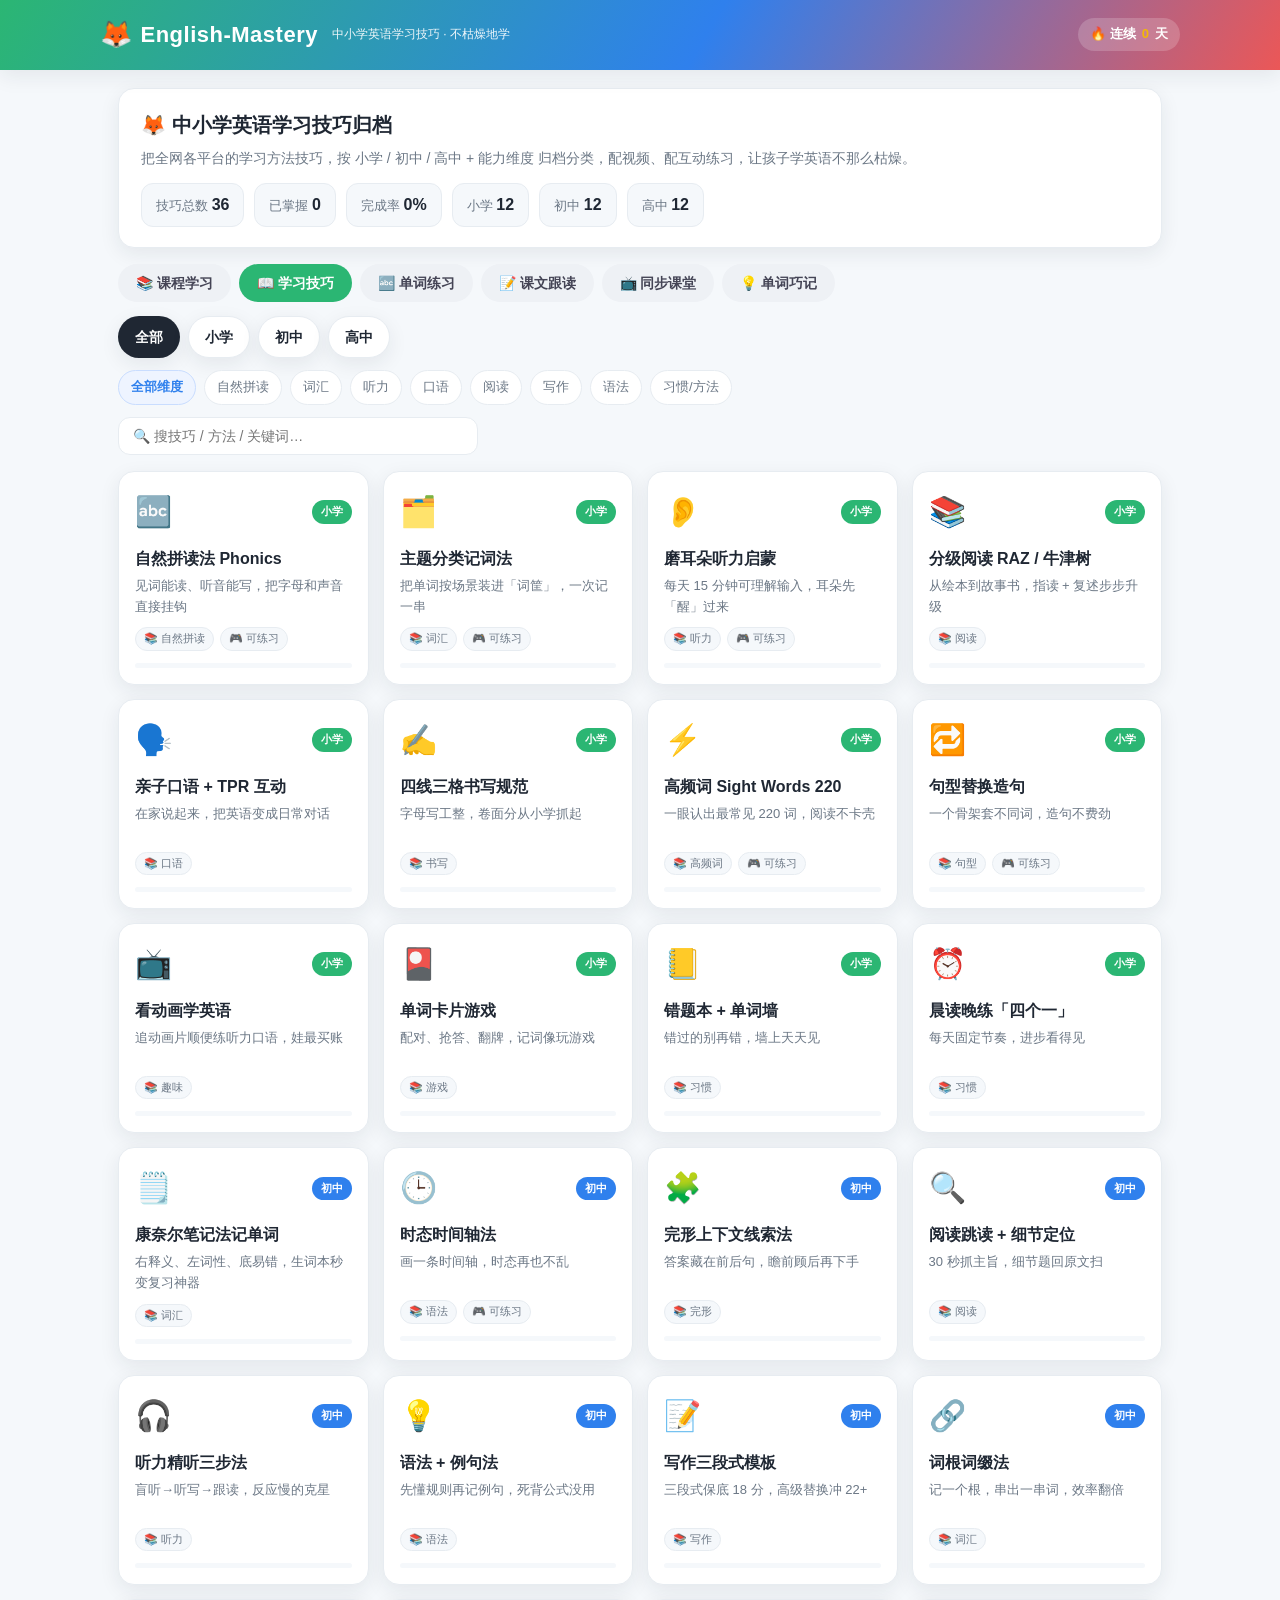
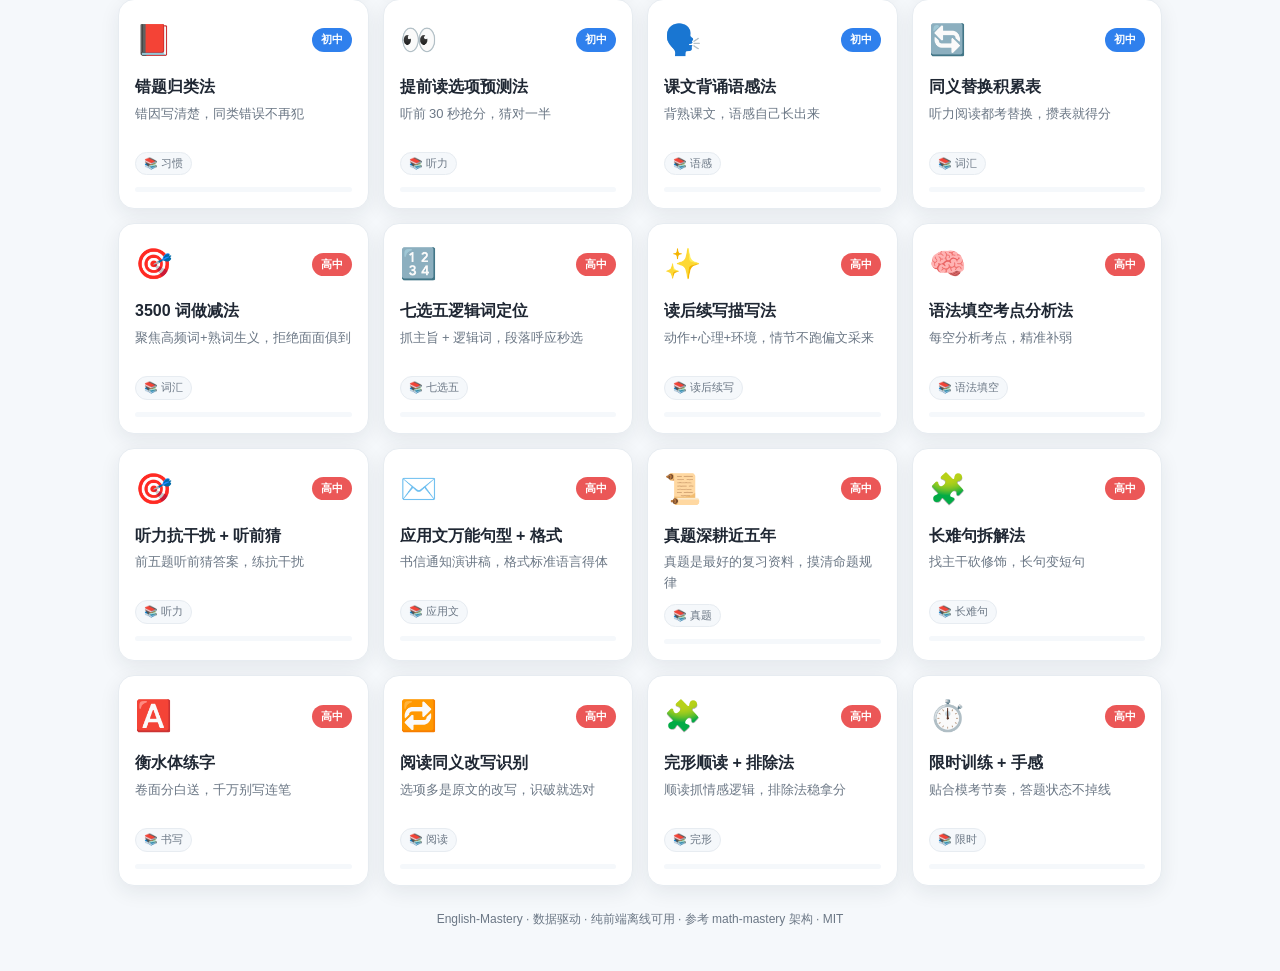
==== commit f6c2d5a7: "feat(curriculum): 以人教版PEP为课程主线，串起单词/拼读/课文/巧记/同步课堂，加学习中心与进度巩固" ====
--- a/english-mastery-standalone.html
+++ b/english-mastery-standalone.html
@@ -445,6 +445,72 @@
 /* 单词练习闪卡背面的巧记提示 */
 .flash-trick { margin-top:12px; padding:9px 11px; background:rgba(242,184,5,.14); border:1px solid rgba(242,184,5,.4); border-radius:10px; font-size:14px; line-height:1.6; color:var(--ink); text-align:left; }
 .flash-trick::before { content:"💡 巧记 · "; font-weight:800; color:#b8860b; }
+
+/* 巧记卡片里的图片 / 手写口诀 */
+.trick-img { display:block; width:100%; max-width:240px; max-height:200px; object-fit:cover; border-radius:10px; margin:2px 0 10px; border:1px solid var(--line); }
+
+/* 添加我的巧记 · 图片上传 */
+.ta-file { padding:8px 10px; font-size:13px; }
+.ta-img-prev { display:inline-flex; align-items:center; }
+.ta-img-prev .trick-img { margin:0; max-width:64px; max-height:64px; }
+
+/* 随机抽考入口条 */
+.trick-quiz-bar { display:flex; align-items:center; gap:12px; flex-wrap:wrap; margin:12px 0 4px; }
+.trick-quiz-tip { font-size:13px; color:var(--muted); }
+.trick-quiz-bar .check-all { background:var(--gold); color:#5a4500; border-color:transparent; }
+.trick-quiz-bar .check-all:hover { opacity:.92; }
+
+/* 随机抽考小游戏 */
+.trick-quiz { max-width:560px; margin:18px auto 0; }
+.trick-quiz .quiz-bar { display:flex; align-items:center; gap:14px; font-size:14px; font-weight:700; color:var(--muted); margin-bottom:12px; }
+.trick-quiz .quiz-bar b { color:var(--ink); }
+.trick-quiz .quiz-bar b.ok { color:var(--junior); }
+.trick-quiz .quiz-bar .back { margin-left:auto; }
+.quiz-flip { width:100%; max-width:480px; margin:0 auto; cursor:pointer; }
+.quiz-flip .inner { min-height:200px; }
+.quiz-flip .face { display:flex; flex-direction:column; align-items:center; justify-content:center; padding:26px 22px; text-align:center; }
+.quiz-word { font-size:34px; font-weight:800; color:var(--ink); }
+.quiz-zh { font-size:16px; color:var(--muted); margin-top:4px; }
+.quiz-hint { font-size:13px; color:var(--muted); margin-top:14px; opacity:.8; }
+.quiz-actions { display:flex; gap:10px; flex-wrap:wrap; justify-content:center; margin-top:16px; }
+.quiz-actions .trick-remember { color:var(--junior); border-color:rgba(43,182,115,.4); }
+.quiz-actions .trick-remember:hover { background:rgba(43,182,115,.1); }
+.quiz-done { text-align:center; padding:30px 20px; border:1px solid var(--line); border-radius:16px; background:#fff; }
+.quiz-done-emoji { font-size:54px; }
+.quiz-done h2 { margin:10px 0 6px; color:var(--ink); }
+.quiz-done p { color:var(--muted); font-size:15px; }
+.quiz-done b.ok { color:var(--junior); }
+.mode-pane.unit-tricks, .mode-pane[data-mode="tricks"] { }
+
+/* ===== 课程学习主线（人教版为线） ===== */
+.vol-section { margin: 16px 0 4px; }
+.vol-title { font-weight: 800; color: var(--ink); margin: 8px 2px 2px; font-size: 15px; }
+
+/* 学习中心 · 方法导航网格 */
+.method-grid { display: grid; grid-template-columns: repeat(auto-fill, minmax(150px, 1fr)); gap: 12px; margin: 10px 0 6px; }
+.method-card { display: flex; flex-direction: column; gap: 4px; padding: 14px; background: #fff; border: 1px solid #e6ebf2; border-radius: 14px; text-decoration: none; color: var(--ink); transition: .15s; }
+.method-card:hover { transform: translateY(-2px); box-shadow: 0 6px 18px rgba(31,39,51,.08); border-color: var(--primary); }
+.method-card.done { border-color: #2bb673; }
+.method-card.disabled { opacity: .55; pointer-events: none; }
+.m-ico { font-size: 26px; }
+.m-label { font-weight: 800; }
+.m-check { color: #2bb673; }
+.m-desc { font-size: 12px; color: #7a8699; }
+
+/* 学习中心 · 进度总览 */
+.progress-hero { display: flex; align-items: center; gap: 22px; background: linear-gradient(120deg, #f6faff, #eef6ff); border: 1px solid #e3edfb; border-radius: 16px; padding: 16px 20px; margin: 14px 0; }
+.ph-ring { --p: 0; width: 96px; height: 96px; border-radius: 50%; background: conic-gradient(var(--primary) calc(var(--p) * 1%), #e3edfb 0); display: flex; align-items: center; justify-content: center; flex: none; }
+.ph-ring span { width: 74px; height: 74px; border-radius: 50%; background: #fff; display: flex; align-items: center; justify-content: center; font-weight: 800; font-size: 20px; color: var(--primary); }
+.ph-stats { display: flex; gap: 20px; flex-wrap: wrap; }
+.ph-stat { display: flex; flex-direction: column; }
+.ph-stat b { font-size: 20px; color: var(--ink); }
+.ph-stat span { font-size: 12px; color: #7a8699; }
+
+/* 单词卡「我会了 / 还不会」自评 */
+.w-rate { display: flex; gap: 8px; margin-top: 8px; }
+.w-known, .w-unknown { font-size: 12px; padding: 4px 10px; border-radius: 10px; border: 1px solid #e0e6ee; background: #fff; cursor: pointer; }
+.w-known.on { background: #e7f7ef; border-color: #2bb673; color: #1c7a4d; }
+.w-unknown.on { background: #fdecec; border-color: #e08a8a; color: #b23b3b; }
 
 
 </style>
@@ -4563,7 +4629,7 @@
   { word: "their", zh: "他们的", method: "对比", grade: "primary", trick: "their(他们的，带 heir 像「继承」) / there(那里，有 here 的 e) / they're(他们是，=they are)。" },
   { word: "there", zh: "那里", method: "对比", grade: "primary", trick: "there(那里) 里含 here(这里) 的 e → 那里是「这里」的远处。" },
   { word: "they're", zh: "他们是", method: "对比", grade: "junior", trick: "they're = they are，带撇号；their 是所有格「他们的」。" },
-  { word: "its", zh: "它的", method:对比, grade: "primary", trick: "its(它的，无撇) vs it's(它是 = it is，有撇)。名词性所有格无撇，缩写有撇。" },
+  { word: "its", zh: "它的", method: "对比", grade: "primary", trick: "its(它的，无撇) vs it's(它是 = it is，有撇)。名词性所有格无撇，缩写有撇。" },
   { word: "it's", zh: "它是", method: "对比", grade: "primary", trick: "it's = it is，带撇号；its 是所有格「它的」无撇。" },
   { word: "your", zh: "你的", method: "对比", grade: "primary", trick: "your(你的，无撇) vs you're(你是 = you are，有撇)。" },
   { word: "you're", zh: "你是", method: "对比", grade: "junior", trick: "you're = you are，带撇；your 是「你的」无撇。" },
@@ -4630,6 +4696,57 @@
 
 </script>
   <script>
+/* english-mastery · 人教版课程主线（学习地图）
+ * 以「人教版 PEP（三年级起点）」为线，把现有全部学习方法串起来。
+ * 课程树直接从 window.WORD_BANK.primary.units 的 id 推导：
+ *   p-sh{g}{v}-u{n}  →  {g}年级 {v:上册/下册} Unit {n}
+ *   p-core / p-animals ... → 「基础与主题」专区
+ * 这样词库一改，课程树自动跟着改，不用手维护 96 个单元。
+ */
+(function () {
+  "use strict";
+
+  var units = (window.WORD_BANK && window.WORD_BANK.primary && window.WORD_BANK.primary.units) || [];
+
+  var grades = {};   // "3" -> { grade, label, volumes:{ a:{key,label,units:[]}, b:{...} } }
+  var basics = [];
+
+  units.forEach(function (u) {
+    var m = /^p-sh(\d)([ab])-u(\d+)$/.exec(u.id);
+    if (m) {
+      var g = m[1], v = m[2], n = parseInt(m[3], 10);
+      if (!grades[g]) {
+        grades[g] = {
+          grade: g,
+          label: g + "年级",
+          volumes: {
+            a: { key: "a", label: "上册", units: [] },
+            b: { key: "b", label: "下册", units: [] }
+          }
+        };
+      }
+      grades[g].volumes[v].units.push({ unitId: u.id, title: u.title, num: n });
+    } else {
+      basics.push({ unitId: u.id, title: u.title });
+    }
+  });
+
+  // 每册单元按 Unit 序号排序
+  Object.keys(grades).forEach(function (g) {
+    ["a", "b"].forEach(function (v) {
+      grades[g].volumes[v].units.sort(function (x, y) { return x.num - y.num; });
+    });
+  });
+
+  var gList = Object.keys(grades)
+    .sort(function (a, b) { return (+a) - (+b); })
+    .map(function (k) { return grades[k]; });
+
+  window.CURRICULUM = { grades: gList, basics: basics };
+})();
+
+</script>
+  <script>
 !function t(e){var r,i;r=this,i=function(){"use strict";function r(t,e){var r=Object.keys(t);if(Object.getOwnPropertySymbols){var i=Object.getOwnPropertySymbols(t);e&&(i=i.filter((function(e){return Object.getOwnPropertyDescriptor(t,e).enumerable}))),r.push.apply(r,i)}return r}function i(t){for(var e=1;e<arguments.length;e++){var i=null!=arguments[e]?arguments[e]:{};e%2?r(Object(i),!0).forEach((function(e){var r,a,s;r=t,a=e,s=i[e],(a=n(a))in r?Object.defineProperty(r,a,{value:s,enumerable:!0,configurable:!0,writable:!0}):r[a]=s})):Object.getOwnPropertyDescriptors?Object.defineProperties(t,Object.getOwnPropertyDescriptors(i)):r(Object(i)).forEach((function(e){Object.defineProperty(t,e,Object.getOwnPropertyDescriptor(i,e))}))}return t}function n(t){var e=function(t,e){if("object"!=typeof t||!t)return t;var r=t[Symbol.toPrimitive];if(void 0!==r){var i=r.call(t,e||"default");if("object"!=typeof i)return i;throw new TypeError("@@toPrimitive must return a primitive value.")}return("string"===e?String:Number)(t)}(t,"string");return"symbol"==typeof e?e:String(e)}function a(t,e){for(var r=0;r<e.length;r++){var i=e[r];i.enumerable=i.enumerable||!1,i.configurable=!0,"value"in i&&(i.writable=!0),Object.defineProperty(t,n(i.key),i)}}function s(t,e,r){return e&&a(t.prototype,e),r&&a(t,r),Object.defineProperty(t,"prototype",{writable:!1}),t}function o(){return o=Object.assign?Object.assign.bind():function(t){for(var e=1;e<arguments.length;e++){var r=arguments[e];for(var i in r)Object.prototype.hasOwnProperty.call(r,i)&&(t[i]=r[i])}return t},o.apply(this,arguments)}function l(t,e){t.prototype=Object.create(e.prototype),t.prototype.constructor=t,h(t,e)}function u(t){return u=Object.setPrototypeOf?Object.getPrototypeOf.bind():function(t){return t.__proto__||Object.getPrototypeOf(t)},u(t)}function h(t,e){return h=Object.setPrototypeOf?Object.setPrototypeOf.bind():function(t,e){return t.__proto__=e,t},h(t,e)}function d(t,e,r){return d=function(){if("undefined"==typeof Reflect||!Reflect.construct)return!1;if(Reflect.construct.sham)return!1;if("function"==typeof Proxy)return!0;try{return Boolean.prototype.valueOf.call(Reflect.construct(Boolean,[],(function(){}))),!0}catch(t){return!1}}()?Reflect.construct.bind():function(t,e,r){var i=[null];i.push.apply(i,e);var n=new(Function.bind.apply(t,i));return r&&h(n,r.prototype),n},d.apply(null,arguments)}function c(t){var e="function"==typeof Map?new Map:void 0;return c=function(t){if(null===t||!function(t){try{return-1!==Function.toString.call(t).indexOf("[native code]")}catch(e){return"function"==typeof t}}(t))return t;if("function"!=typeof t)throw new TypeError("Super expression must either be null or a function");if(void 0!==e){if(e.has(t))return e.get(t);e.set(t,r)}function r(){return d(t,arguments,u(this).constructor)}return r.prototype=Object.create(t.prototype,{constructor:{value:r,enumerable:!1,writable:!0,configurable:!0}}),h(r,t)},c(t)}function f(t,e){(null==e||e>t.length)&&(e=t.length);for(var r=0,i=new Array(e);r<e;r++)i[r]=t[r];return i}function g(t,e){var r="undefined"!=typeof Symbol&&t[Symbol.iterator]||t["@@iterator"];if(r)return(r=r.call(t)).next.bind(r);if(Array.isArray(t)||(r=function(t,e){if(t){if("string"==typeof t)return f(t,e);var r=Object.prototype.toString.call(t).slice(8,-1);return"Object"===r&&t.constructor&&(r=t.constructor.name),"Map"===r||"Set"===r?Array.from(t):"Arguments"===r||/^(?:Ui|I)nt(?:8|16|32)(?:Clamped)?Array$/.test(r)?f(t,e):void 0}}(t))||e&&t&&"number"==typeof t.length){r&&(t=r);var i=0;return function(){return i>=t.length?{done:!0}:{done:!1,value:t[i++]}}}throw new TypeError("Invalid attempt to iterate non-iterable instance.\nIn order to be iterable, non-array objects must have a [Symbol.iterator]() method.")}function v(t){return t&&t.__esModule&&Object.prototype.hasOwnProperty.call(t,"default")?t.default:t}var m={exports:{}};!function(t,e){var r,i,n,a,s;r=/^(?=((?:[a-zA-Z0-9+\-.]+:)?))\1(?=((?:\/\/[^\/?#]*)?))\2(?=((?:(?:[^?#\/]*\/)*[^;?#\/]*)?))\3((?:;[^?#]*)?)(\?[^#]*)?(#[^]*)?$/,i=/^(?=([^\/?#]*))\1([^]*)$/,n=/(?:\/|^)\.(?=\/)/g,a=/(?:\/|^)\.\.\/(?!\.\.\/)[^\/]*(?=\/)/g,s={buildAbsoluteURL:function(t,e,r){if(r=r||{},t=t.trim(),!(e=e.trim())){if(!r.alwaysNormalize)return t;var n=s.parseURL(t);if(!n)throw new Error("Error trying to parse base URL.");return n.path=s.normalizePath(n.path),s.buildURLFromParts(n)}var a=s.parseURL(e);if(!a)throw new Error("Error trying to parse relative URL.");if(a.scheme)return r.alwaysNormalize?(a.path=s.normalizePath(a.path),s.buildURLFromParts(a)):e;var o=s.parseURL(t);if(!o)throw new Error("Error trying to parse base URL.");if(!o.netLoc&&o.path&&"/"!==o.path[0]){var l=i.exec(o.path);o.netLoc=l[1],o.path=l[2]}o.netLoc&&!o.path&&(o.path="/");var u={scheme:o.scheme,netLoc:a.netLoc,path:null,params:a.params,query:a.query,fragment:a.fragment};if(!a.netLoc&&(u.netLoc=o.netLoc,"/"!==a.path[0]))if(a.path){var h=o.path,d=h.substring(0,h.lastIndexOf("/")+1)+a.path;u.path=s.normalizePath(d)}else u.path=o.path,a.params||(u.params=o.params,a.query||(u.query=o.query));return null===u.path&&(u.path=r.alwaysNormalize?s.normalizePath(a.path):a.path),s.buildURLFromParts(u)},parseURL:function(t){var e=r.exec(t);return e?{scheme:e[1]||"",netLoc:e[2]||"",path:e[3]||"",params:e[4]||"",query:e[5]||"",fragment:e[6]||""}:null},normalizePath:function(t){for(t=t.split("").reverse().join("").replace(n,"");t.length!==(t=t.replace(a,"")).length;);return t.split("").reverse().join("")},buildURLFromParts:function(t){return t.scheme+t.netLoc+t.path+t.params+t.query+t.fragment}},t.exports=s}(m);var p=m.exports,y=Number.isFinite||function(t){return"number"==typeof t&&isFinite(t)},E=Number.isSafeInteger||function(t){return"number"==typeof t&&Math.abs(t)<=T},T=Number.MAX_SAFE_INTEGER||9007199254740991,S=function(t){return t.MEDIA_ATTACHING="hlsMediaAttaching",t.MEDIA_ATTACHED="hlsMediaAttached",t.MEDIA_DETACHING="hlsMediaDetaching",t.MEDIA_DETACHED="hlsMediaDetached",t.BUFFER_RESET="hlsBufferReset",t.BUFFER_CODECS="hlsBufferCodecs",t.BUFFER_CREATED="hlsBufferCreated",t.BUFFER_APPENDING="hlsBufferAppending",t.BUFFER_APPENDED="hlsBufferAppended",t.BUFFER_EOS="hlsBufferEos",t.BUFFER_FLUSHING="hlsBufferFlushing",t.BUFFER_FLUSHED="hlsBufferFlushed",t.MANIFEST_LOADING="hlsManifestLoading",t.MANIFEST_LOADED="hlsManifestLoaded",t.MANIFEST_PARSED="hlsManifestParsed",t.LEVEL_SWITCHING="hlsLevelSwitching",t.LEVEL_SWITCHED="hlsLevelSwitched",t.LEVEL_LOADING="hlsLevelLoading",t.LEVEL_LOADED="hlsLevelLoaded",t.LEVEL_UPDATED="hlsLevelUpdated",t.LEVEL_PTS_UPDATED="hlsLevelPtsUpdated",t.LEVELS_UPDATED="hlsLevelsUpdated",t.AUDIO_TRACKS_UPDATED="hlsAudioTracksUpdated",t.AUDIO_TRACK_SWITCHING="hlsAudioTrackSwitching",t.AUDIO_TRACK_SWITCHED="hlsAudioTrackSwitched",t.AUDIO_TRACK_LOADING="hlsAudioTrackLoading",t.AUDIO_TRACK_LOADED="hlsAudioTrackLoaded",t.SUBTITLE_TRACKS_UPDATED="hlsSubtitleTracksUpdated",t.SUBTITLE_TRACKS_CLEARED="hlsSubtitleTracksCleared",t.SUBTITLE_TRACK_SWITCH="hlsSubtitleTrackSwitch",t.SUBTITLE_TRACK_LOADING="hlsSubtitleTrackLoading",t.SUBTITLE_TRACK_LOADED="hlsSubtitleTrackLoaded",t.SUBTITLE_FRAG_PROCESSED="hlsSubtitleFragProcessed",t.CUES_PARSED="hlsCuesParsed",t.NON_NATIVE_TEXT_TRACKS_FOUND="hlsNonNativeTextTracksFound",t.INIT_PTS_FOUND="hlsInitPtsFound",t.FRAG_LOADING="hlsFragLoading",t.FRAG_LOAD_EMERGENCY_ABORTED="hlsFragLoadEmergencyAborted",t.FRAG_LOADED="hlsFragLoaded",t.FRAG_DECRYPTED="hlsFragDecrypted",t.FRAG_PARSING_INIT_SEGMENT="hlsFragParsingInitSegment",t.FRAG_PARSING_USERDATA="hlsFragParsingUserdata",t.FRAG_PARSING_METADATA="hlsFragParsingMetadata",t.FRAG_PARSED="hlsFragParsed",t.FRAG_BUFFERED="hlsFragBuffered",t.FRAG_CHANGED="hlsFragChanged",t.FPS_DROP="hlsFpsDrop",t.FPS_DROP_LEVEL_CAPPING="hlsFpsDropLevelCapping",t.MAX_AUTO_LEVEL_UPDATED="hlsMaxAutoLevelUpdated",t.ERROR="hlsError",t.DESTROYING="hlsDestroying",t.KEY_LOADING="hlsKeyLoading",t.KEY_LOADED="hlsKeyLoaded",t.LIVE_BACK_BUFFER_REACHED="hlsLiveBackBufferReached",t.BACK_BUFFER_REACHED="hlsBackBufferReached",t.STEERING_MANIFEST_LOADED="hlsSteeringManifestLoaded",t}({}),L=function(t){return t.NETWORK_ERROR="networkError",t.MEDIA_ERROR="mediaError",t.KEY_SYSTEM_ERROR="keySystemError",t.MUX_ERROR="muxError",t.OTHER_ERROR="otherError",t}({}),A=function(t){return t.KEY_SYSTEM_NO_KEYS="keySystemNoKeys",t.KEY_SYSTEM_NO_ACCESS="keySystemNoAccess",t.KEY_SYSTEM_NO_SESSION="keySystemNoSession",t.KEY_SYSTEM_NO_CONFIGURED_LICENSE="keySystemNoConfiguredLicense",t.KEY_SYSTEM_LICENSE_REQUEST_FAILED="keySystemLicenseRequestFailed",t.KEY_SYSTEM_SERVER_CERTIFICATE_REQUEST_FAILED="keySystemServerCertificateRequestFailed",t.KEY_SYSTEM_SERVER_CERTIFICATE_UPDATE_FAILED="keySystemServerCertificateUpdateFailed",t.KEY_SYSTEM_SESSION_UPDATE_FAILED="keySystemSessionUpdateFailed",t.KEY_SYSTEM_STATUS_OUTPUT_RESTRICTED="keySystemStatusOutputRestricted",t.KEY_SYSTEM_STATUS_INTERNAL_ERROR="keySystemStatusInternalError",t.MANIFEST_LOAD_ERROR="manifestLoadError",t.MANIFEST_LOAD_TIMEOUT="manifestLoadTimeOut",t.MANIFEST_PARSING_ERROR="manifestParsingError",t.MANIFEST_INCOMPATIBLE_CODECS_ERROR="manifestIncompatibleCodecsError",t.LEVEL_EMPTY_ERROR="levelEmptyError",t.LEVEL_LOAD_ERROR="levelLoadError",t.LEVEL_LOAD_TIMEOUT="levelLoadTimeOut",t.LEVEL_PARSING_ERROR="levelParsingError",t.LEVEL_SWITCH_ERROR="levelSwitchError",t.AUDIO_TRACK_LOAD_ERROR="audioTrackLoadError",t.AUDIO_TRACK_LOAD_TIMEOUT="audioTrackLoadTimeOut",t.SUBTITLE_LOAD_ERROR="subtitleTrackLoadError",t.SUBTITLE_TRACK_LOAD_TIMEOUT="subtitleTrackLoadTimeOut",t.FRAG_LOAD_ERROR="fragLoadError",t.FRAG_LOAD_TIMEOUT="fragLoadTimeOut",t.FRAG_DECRYPT_ERROR="fragDecryptError",t.FRAG_PARSING_ERROR="fragParsingError",t.FRAG_GAP="fragGap",t.REMUX_ALLOC_ERROR="remuxAllocError",t.KEY_LOAD_ERROR="keyLoadError",t.KEY_LOAD_TIMEOUT="keyLoadTimeOut",t.BUFFER_ADD_CODEC_ERROR="bufferAddCodecError",t.BUFFER_INCOMPATIBLE_CODECS_ERROR="bufferIncompatibleCodecsError",t.BUFFER_APPEND_ERROR="bufferAppendError",t.BUFFER_APPENDING_ERROR="bufferAppendingError",t.BUFFER_STALLED_ERROR="bufferStalledError",t.BUFFER_FULL_ERROR="bufferFullError",t.BUFFER_SEEK_OVER_HOLE="bufferSeekOverHole",t.BUFFER_NUDGE_ON_STALL="bufferNudgeOnStall",t.INTERNAL_EXCEPTION="internalException",t.INTERNAL_ABORTED="aborted",t.UNKNOWN="unknown",t}({}),R=function(){},b={trace:R,debug:R,log:R,warn:R,info:R,error:R},k=b;function D(t){for(var e=arguments.length,r=new Array(e>1?e-1:0),i=1;i<e;i++)r[i-1]=arguments[i];r.forEach((function(e){k[e]=t[e]?t[e].bind(t):function(t){var e=self.console[t];return e?e.bind(self.console,"["+t+"] >"):R}(e)}))}function I(t,e){if("object"==typeof console&&!0===t||"object"==typeof t){D(t,"debug","log","info","warn","error");try{k.log('Debug logs enabled for "'+e+'" in hls.js version 1.5.17')}catch(t){k=b}}else k=b}var w=k,C=/^(\d+)x(\d+)$/,_=/(.+?)=(".*?"|.*?)(?:,|$)/g,x=function(){function t(e){"string"==typeof e&&(e=t.parseAttrList(e)),o(this,e)}var e=t.prototype;return e.decimalInteger=function(t){var e=parseInt(this[t],10);return e>Number.MAX_SAFE_INTEGER?1/0:e},e.hexadecimalInteger=function(t){if(this[t]){var e=(this[t]||"0x").slice(2);e=(1&e.length?"0":"")+e;for(var r=new Uint8Array(e.length/2),i=0;i<e.length/2;i++)r[i]=parseInt(e.slice(2*i,2*i+2),16);return r}return null},e.hexadecimalIntegerAsNumber=function(t){var e=parseInt(this[t],16);return e>Number.MAX_SAFE_INTEGER?1/0:e},e.decimalFloatingPoint=function(t){return parseFloat(this[t])},e.optionalFloat=function(t,e){var r=this[t];return r?parseFloat(r):e},e.enumeratedString=function(t){return this[t]},e.bool=function(t){return"YES"===this[t]},e.decimalResolution=function(t){var e=C.exec(this[t]);if(null!==e)return{width:parseInt(e[1],10),height:parseInt(e[2],10)}},t.parseAttrList=function(t){var e,r={};for(_.lastIndex=0;null!==(e=_.exec(t));){var i=e[2];0===i.indexOf('"')&&i.lastIndexOf('"')===i.length-1&&(i=i.slice(1,-1)),r[e[1].trim()]=i}return r},s(t,[{key:"clientAttrs",get:function(){return Object.keys(this).filter((function(t){return"X-"===t.substring(0,2)}))}}]),t}();function P(t){return"SCTE35-OUT"===t||"SCTE35-IN"===t}var F=function(){function t(t,e){if(this.attr=void 0,this._startDate=void 0,this._endDate=void 0,this._badValueForSameId=void 0,e){var r=e.attr;for(var i in r)if(Object.prototype.hasOwnProperty.call(t,i)&&t[i]!==r[i]){w.warn('DATERANGE tag attribute: "'+i+'" does not match for tags with ID: "'+t.ID+'"'),this._badValueForSameId=i;break}t=o(new x({}),r,t)}if(this.attr=t,this._startDate=new Date(t["START-DATE"]),"END-DATE"in this.attr){var n=new Date(this.attr["END-DATE"]);y(n.getTime())&&(this._endDate=n)}}return s(t,[{key:"id",get:function(){return this.attr.ID}},{key:"class",get:function(){return this.attr.CLASS}},{key:"startDate",get:function(){return this._startDate}},{key:"endDate",get:function(){if(this._endDate)return this._endDate;var t=this.duration;return null!==t?new Date(this._startDate.getTime()+1e3*t):null}},{key:"duration",get:function(){if("DURATION"in this.attr){var t=this.attr.decimalFloatingPoint("DURATION");if(y(t))return t}else if(this._endDate)return(this._endDate.getTime()-this._startDate.getTime())/1e3;return null}},{key:"plannedDuration",get:function(){return"PLANNED-DURATION"in this.attr?this.attr.decimalFloatingPoint("PLANNED-DURATION"):null}},{key:"endOnNext",get:function(){return this.attr.bool("END-ON-NEXT")}},{key:"isValid",get:function(){return!!this.id&&!this._badValueForSameId&&y(this.startDate.getTime())&&(null===this.duration||this.duration>=0)&&(!this.endOnNext||!!this.class)}}]),t}(),M=function(){this.aborted=!1,this.loaded=0,this.retry=0,this.total=0,this.chunkCount=0,this.bwEstimate=0,this.loading={start:0,first:0,end:0},this.parsing={start:0,end:0},this.buffering={start:0,first:0,end:0}},O="audio",N="video",U="audiovideo",B=function(){function t(t){var e;this._byteRange=null,this._url=null,this.baseurl=void 0,this.relurl=void 0,this.elementaryStreams=((e={})[O]=null,e[N]=null,e[U]=null,e),this.baseurl=t}return t.prototype.setByteRange=function(t,e){var r,i=t.split("@",2);r=1===i.length?(null==e?void 0:e.byteRangeEndOffset)||0:parseInt(i[1]),this._byteRange=[r,parseInt(i[0])+r]},s(t,[{key:"byteRange",get:function(){return this._byteRange?this._byteRange:[]}},{key:"byteRangeStartOffset",get:function(){return this.byteRange[0]}},{key:"byteRangeEndOffset",get:function(){return this.byteRange[1]}},{key:"url",get:function(){return!this._url&&this.baseurl&&this.relurl&&(this._url=p.buildAbsoluteURL(this.baseurl,this.relurl,{alwaysNormalize:!0})),this._url||""},set:function(t){this._url=t}}]),t}(),G=function(t){function e(e,r){var i;return(i=t.call(this,r)||this)._decryptdata=null,i.rawProgramDateTime=null,i.programDateTime=null,i.tagList=[],i.duration=0,i.sn=0,i.levelkeys=void 0,i.type=void 0,i.loader=null,i.keyLoader=null,i.level=-1,i.cc=0,i.startPTS=void 0,i.endPTS=void 0,i.startDTS=void 0,i.endDTS=void 0,i.start=0,i.deltaPTS=void 0,i.maxStartPTS=void 0,i.minEndPTS=void 0,i.stats=new M,i.data=void 0,i.bitrateTest=!1,i.title=null,i.initSegment=null,i.endList=void 0,i.gap=void 0,i.urlId=0,i.type=e,i}l(e,t);var r=e.prototype;return r.setKeyFormat=function(t){if(this.levelkeys){var e=this.levelkeys[t];e&&!this._decryptdata&&(this._decryptdata=e.getDecryptData(this.sn))}},r.abortRequests=function(){var t,e;null==(t=this.loader)||t.abort(),null==(e=this.keyLoader)||e.abort()},r.setElementaryStreamInfo=function(t,e,r,i,n,a){void 0===a&&(a=!1);var s=this.elementaryStreams,o=s[t];o?(o.startPTS=Math.min(o.startPTS,e),o.endPTS=Math.max(o.endPTS,r),o.startDTS=Math.min(o.startDTS,i),o.endDTS=Math.max(o.endDTS,n)):s[t]={startPTS:e,endPTS:r,startDTS:i,endDTS:n,partial:a}},r.clearElementaryStreamInfo=function(){var t=this.elementaryStreams;t[O]=null,t[N]=null,t[U]=null},s(e,[{key:"decryptdata",get:function(){if(!this.levelkeys&&!this._decryptdata)return null;if(!this._decryptdata&&this.levelkeys&&!this.levelkeys.NONE){var t=this.levelkeys.identity;if(t)this._decryptdata=t.getDecryptData(this.sn);else{var e=Object.keys(this.levelkeys);if(1===e.length)return this._decryptdata=this.levelkeys[e[0]].getDecryptData(this.sn)}}return this._decryptdata}},{key:"end",get:function(){return this.start+this.duration}},{key:"endProgramDateTime",get:function(){if(null===this.programDateTime)return null;if(!y(this.programDateTime))return null;var t=y(this.duration)?this.duration:0;return this.programDateTime+1e3*t}},{key:"encrypted",get:function(){var t;if(null!=(t=this._decryptdata)&&t.encrypted)return!0;if(this.levelkeys){var e=Object.keys(this.levelkeys),r=e.length;if(r>1||1===r&&this.levelkeys[e[0]].encrypted)return!0}return!1}}]),e}(B),K=function(t){function e(e,r,i,n,a){var s;(s=t.call(this,i)||this).fragOffset=0,s.duration=0,s.gap=!1,s.independent=!1,s.relurl=void 0,s.fragment=void 0,s.index=void 0,s.stats=new M,s.duration=e.decimalFloatingPoint("DURATION"),s.gap=e.bool("GAP"),s.independent=e.bool("INDEPENDENT"),s.relurl=e.enumeratedString("URI"),s.fragment=r,s.index=n;var o=e.enumeratedString("BYTERANGE");return o&&s.setByteRange(o,a),a&&(s.fragOffset=a.fragOffset+a.duration),s}return l(e,t),s(e,[{key:"start",get:function(){return this.fragment.start+this.fragOffset}},{key:"end",get:function(){return this.start+this.duration}},{key:"loaded",get:function(){var t=this.elementaryStreams;return!!(t.audio||t.video||t.audiovideo)}}]),e}(B),H=function(){function t(t){this.PTSKnown=!1,this.alignedSliding=!1,this.averagetargetduration=void 0,this.endCC=0,this.endSN=0,this.fragments=void 0,this.fragmentHint=void 0,this.partList=null,this.dateRanges=void 0,this.live=!0,this.ageHeader=0,this.advancedDateTime=void 0,this.updated=!0,this.advanced=!0,this.availabilityDelay=void 0,this.misses=0,this.startCC=0,this.startSN=0,this.startTimeOffset=null,this.targetduration=0,this.totalduration=0,this.type=null,this.url=void 0,this.m3u8="",this.version=null,this.canBlockReload=!1,this.canSkipUntil=0,this.canSkipDateRanges=!1,this.skippedSegments=0,this.recentlyRemovedDateranges=void 0,this.partHoldBack=0,this.holdBack=0,this.partTarget=0,this.preloadHint=void 0,this.renditionReports=void 0,this.tuneInGoal=0,this.deltaUpdateFailed=void 0,this.driftStartTime=0,this.driftEndTime=0,this.driftStart=0,this.driftEnd=0,this.encryptedFragments=void 0,this.playlistParsingError=null,this.variableList=null,this.hasVariableRefs=!1,this.fragments=[],this.encryptedFragments=[],this.dateRanges={},this.url=t}return t.prototype.reloaded=function(t){if(!t)return this.advanced=!0,void(this.updated=!0);var e=this.lastPartSn-t.lastPartSn,r=this.lastPartIndex-t.lastPartIndex;this.updated=this.endSN!==t.endSN||!!r||!!e||!this.live,this.advanced=this.endSN>t.endSN||e>0||0===e&&r>0,this.updated||this.advanced?this.misses=Math.floor(.6*t.misses):this.misses=t.misses+1,this.availabilityDelay=t.availabilityDelay},s(t,[{key:"hasProgramDateTime",get:function(){return!!this.fragments.length&&y(this.fragments[this.fragments.length-1].programDateTime)}},{key:"levelTargetDuration",get:function(){return this.averagetargetduration||this.targetduration||10}},{key:"drift",get:function(){var t=this.driftEndTime-this.driftStartTime;return t>0?1e3*(this.driftEnd-this.driftStart)/t:1}},{key:"edge",get:function(){return this.partEnd||this.fragmentEnd}},{key:"partEnd",get:function(){var t;return null!=(t=this.partList)&&t.length?this.partList[this.partList.length-1].end:this.fragmentEnd}},{key:"fragmentEnd",get:function(){var t;return null!=(t=this.fragments)&&t.length?this.fragments[this.fragments.length-1].end:0}},{key:"age",get:function(){return this.advancedDateTime?Math.max(Date.now()-this.advancedDateTime,0)/1e3:0}},{key:"lastPartIndex",get:function(){var t;return null!=(t=this.partList)&&t.length?this.partList[this.partList.length-1].index:-1}},{key:"lastPartSn",get:function(){var t;return null!=(t=this.partList)&&t.length?this.partList[this.partList.length-1].fragment.sn:this.endSN}}]),t}();function V(t){return Uint8Array.from(atob(t),(function(t){return t.charCodeAt(0)}))}function Y(t){var e,r,i=t.split(":"),n=null;if("data"===i[0]&&2===i.length){var a=i[1].split(";"),s=a[a.length-1].split(",");if(2===s.length){var o="base64"===s[0],l=s[1];o?(a.splice(-1,1),n=V(l)):(e=W(l).subarray(0,16),(r=new Uint8Array(16)).set(e,16-e.length),n=r)}}return n}function W(t){return Uint8Array.from(unescape(encodeURIComponent(t)),(function(t){return t.charCodeAt(0)}))}var j="undefined"!=typeof self?self:void 0,q={CLEARKEY:"org.w3.clearkey",FAIRPLAY:"com.apple.fps",PLAYREADY:"com.microsoft.playready",WIDEVINE:"com.widevine.alpha"},X="org.w3.clearkey",z="com.apple.streamingkeydelivery",Q="com.microsoft.playready",J="urn:uuid:edef8ba9-79d6-4ace-a3c8-27dcd51d21ed";function $(t){switch(t){case z:return q.FAIRPLAY;case Q:return q.PLAYREADY;case J:return q.WIDEVINE;case X:return q.CLEARKEY}}var Z="1077efecc0b24d02ace33c1e52e2fb4b",tt="e2719d58a985b3c9781ab030af78d30e",et="9a04f07998404286ab92e65be0885f95",rt="edef8ba979d64acea3c827dcd51d21ed";function it(t){return t===rt?q.WIDEVINE:t===et?q.PLAYREADY:t===Z||t===tt?q.CLEARKEY:void 0}function nt(t){switch(t){case q.FAIRPLAY:return z;case q.PLAYREADY:return Q;case q.WIDEVINE:return J;case q.CLEARKEY:return X}}function at(t){var e=t.drmSystems,r=t.widevineLicenseUrl,i=e?[q.FAIRPLAY,q.WIDEVINE,q.PLAYREADY,q.CLEARKEY].filter((function(t){return!!e[t]})):[];return!i[q.WIDEVINE]&&r&&i.push(q.WIDEVINE),i}var st,ot=null!=j&&null!=(st=j.navigator)&&st.requestMediaKeySystemAccess?self.navigator.requestMediaKeySystemAccess.bind(self.navigator):null;function lt(t,e,r){return Uint8Array.prototype.slice?t.slice(e,r):new Uint8Array(Array.prototype.slice.call(t,e,r))}var ut,ht=function(t,e){return e+10<=t.length&&73===t[e]&&68===t[e+1]&&51===t[e+2]&&t[e+3]<255&&t[e+4]<255&&t[e+6]<128&&t[e+7]<128&&t[e+8]<128&&t[e+9]<128},dt=function(t,e){return e+10<=t.length&&51===t[e]&&68===t[e+1]&&73===t[e+2]&&t[e+3]<255&&t[e+4]<255&&t[e+6]<128&&t[e+7]<128&&t[e+8]<128&&t[e+9]<128},ct=function(t,e){for(var r=e,i=0;ht(t,e);)i+=10,i+=ft(t,e+6),dt(t,e+10)&&(i+=10),e+=i;if(i>0)return t.subarray(r,r+i)},ft=function(t,e){var r=0;return r=(127&t[e])<<21,r|=(127&t[e+1])<<14,r|=(127&t[e+2])<<7,r|=127&t[e+3]},gt=function(t,e){return ht(t,e)&&ft(t,e+6)+10<=t.length-e},vt=function(t){for(var e=yt(t),r=0;r<e.length;r++){var i=e[r];if(mt(i))return At(i)}},mt=function(t){return t&&"PRIV"===t.key&&"com.apple.streaming.transportStreamTimestamp"===t.info},pt=function(t){var e=String.fromCharCode(t[0],t[1],t[2],t[3]),r=ft(t,4);return{type:e,size:r,data:t.subarray(10,10+r)}},yt=function(t){for(var e=0,r=[];ht(t,e);){for(var i=ft(t,e+6),n=(e+=10)+i;e+8<n;){var a=pt(t.subarray(e)),s=Et(a);s&&r.push(s),e+=a.size+10}dt(t,e)&&(e+=10)}return r},Et=function(t){return"PRIV"===t.type?Tt(t):"W"===t.type[0]?Lt(t):St(t)},Tt=function(t){if(!(t.size<2)){var e=Rt(t.data,!0),r=new Uint8Array(t.data.subarray(e.length+1));return{key:t.type,info:e,data:r.buffer}}},St=function(t){if(!(t.size<2)){if("TXXX"===t.type){var e=1,r=Rt(t.data.subarray(e),!0);e+=r.length+1;var i=Rt(t.data.subarray(e));return{key:t.type,info:r,data:i}}var n=Rt(t.data.subarray(1));return{key:t.type,data:n}}},Lt=function(t){if("WXXX"===t.type){if(t.size<2)return;var e=1,r=Rt(t.data.subarray(e),!0);e+=r.length+1;var i=Rt(t.data.subarray(e));return{key:t.type,info:r,data:i}}var n=Rt(t.data);return{key:t.type,data:n}},At=function(t){if(8===t.data.byteLength){var e=new Uint8Array(t.data),r=1&e[3],i=(e[4]<<23)+(e[5]<<15)+(e[6]<<7)+e[7];return i/=45,r&&(i+=47721858.84),Math.round(i)}},Rt=function(t,e){void 0===e&&(e=!1);var r=bt();if(r){var i=r.decode(t);if(e){var n=i.indexOf("\0");return-1!==n?i.substring(0,n):i}return i.replace(/\0/g,"")}for(var a,s,o,l=t.length,u="",h=0;h<l;){if(0===(a=t[h++])&&e)return u;if(0!==a&&3!==a)switch(a>>4){case 0:case 1:case 2:case 3:case 4:case 5:case 6:case 7:u+=String.fromCharCode(a);break;case 12:case 13:s=t[h++],u+=String.fromCharCode((31&a)<<6|63&s);break;case 14:s=t[h++],o=t[h++],u+=String.fromCharCode((15&a)<<12|(63&s)<<6|(63&o)<<0)}}return u};function bt(){if(!navigator.userAgent.includes("PlayStation 4"))return ut||void 0===self.TextDecoder||(ut=new self.TextDecoder("utf-8")),ut}var kt={hexDump:function(t){for(var e="",r=0;r<t.length;r++){var i=t[r].toString(16);i.length<2&&(i="0"+i),e+=i}return e}},Dt=Math.pow(2,32)-1,It=[].push,wt={video:1,audio:2,id3:3,text:4};function Ct(t){return String.fromCharCode.apply(null,t)}function _t(t,e){var r=t[e]<<8|t[e+1];return r<0?65536+r:r}function xt(t,e){var r=Ft(t,e);return r<0?4294967296+r:r}function Pt(t,e){var r=xt(t,e);return r*=Math.pow(2,32),r+=xt(t,e+4)}function Ft(t,e){return t[e]<<24|t[e+1]<<16|t[e+2]<<8|t[e+3]}function Mt(t,e,r){t[e]=r>>24,t[e+1]=r>>16&255,t[e+2]=r>>8&255,t[e+3]=255&r}function Ot(t,e){var r=[];if(!e.length)return r;for(var i=t.byteLength,n=0;n<i;){var a=xt(t,n),s=a>1?n+a:i;if(Ct(t.subarray(n+4,n+8))===e[0])if(1===e.length)r.push(t.subarray(n+8,s));else{var o=Ot(t.subarray(n+8,s),e.slice(1));o.length&&It.apply(r,o)}n=s}return r}function Nt(t){var e=[],r=t[0],i=8,n=xt(t,i);i+=4;var a=0,s=0;0===r?(a=xt(t,i),s=xt(t,i+4),i+=8):(a=Pt(t,i),s=Pt(t,i+8),i+=16),i+=2;var o=t.length+s,l=_t(t,i);i+=2;for(var u=0;u<l;u++){var h=i,d=xt(t,h);h+=4;var c=2147483647&d;if(1==(2147483648&d)>>>31)return w.warn("SIDX has hierarchical references (not supported)"),null;var f=xt(t,h);h+=4,e.push({referenceSize:c,subsegmentDuration:f,info:{duration:f/n,start:o,end:o+c-1}}),o+=c,i=h+=4}return{earliestPresentationTime:a,timescale:n,version:r,referencesCount:l,references:e}}function Ut(t){for(var e=[],r=Ot(t,["moov","trak"]),n=0;n<r.length;n++){var a=r[n],s=Ot(a,["tkhd"])[0];if(s){var o=s[0],l=xt(s,0===o?12:20),u=Ot(a,["mdia","mdhd"])[0];if(u){var h=xt(u,0===(o=u[0])?12:20),d=Ot(a,["mdia","hdlr"])[0];if(d){var c=Ct(d.subarray(8,12)),f={soun:O,vide:N}[c];if(f){var g=Bt(Ot(a,["mdia","minf","stbl","stsd"])[0]);e[l]={timescale:h,type:f},e[f]=i({timescale:h,id:l},g)}}}}}return Ot(t,["moov","mvex","trex"]).forEach((function(t){var r=xt(t,4),i=e[r];i&&(i.default={duration:xt(t,12),flags:xt(t,20)})})),e}function Bt(t){var e=t.subarray(8),r=e.subarray(86),i=Ct(e.subarray(4,8)),n=i,a="enca"===i||"encv"===i;if(a){var s=Ot(e,[i])[0];Ot(s.subarray("enca"===i?28:78),["sinf"]).forEach((function(t){var e=Ot(t,["schm"])[0];if(e){var r=Ct(e.subarray(4,8));if("cbcs"===r||"cenc"===r){var i=Ot(t,["frma"])[0];i&&(n=Ct(i))}}}))}switch(n){case"avc1":case"avc2":case"avc3":case"avc4":var o=Ot(r,["avcC"])[0];n+="."+Kt(o[1])+Kt(o[2])+Kt(o[3]);break;case"mp4a":var l=Ot(e,[i])[0],u=Ot(l.subarray(28),["esds"])[0];if(u&&u.length>12){var h=4;if(3!==u[h++])break;h=Gt(u,h),h+=2;var d=u[h++];if(128&d&&(h+=2),64&d&&(h+=u[h++]),4!==u[h++])break;h=Gt(u,h);var c=u[h++];if(64!==c)break;if(n+="."+Kt(c),h+=12,5!==u[h++])break;h=Gt(u,h);var f=u[h++],g=(248&f)>>3;31===g&&(g+=1+((7&f)<<3)+((224&u[h])>>5)),n+="."+g}break;case"hvc1":case"hev1":var v=Ot(r,["hvcC"])[0],m=v[1],p=["","A","B","C"][m>>6],y=31&m,E=xt(v,2),T=(32&m)>>5?"H":"L",S=v[12],L=v.subarray(6,12);n+="."+p+y,n+="."+E.toString(16).toUpperCase(),n+="."+T+S;for(var A="",R=L.length;R--;){var b=L[R];(b||A)&&(A="."+b.toString(16).toUpperCase()+A)}n+=A;break;case"dvh1":case"dvhe":var k=Ot(r,["dvcC"])[0],D=k[2]>>1&127,I=k[2]<<5&32|k[3]>>3&31;n+="."+Ht(D)+"."+Ht(I);break;case"vp09":var w=Ot(r,["vpcC"])[0],C=w[4],_=w[5],x=w[6]>>4&15;n+="."+Ht(C)+"."+Ht(_)+"."+Ht(x);break;case"av01":var P=Ot(r,["av1C"])[0],F=P[1]>>>5,M=31&P[1],O=P[2]>>>7?"H":"M",N=(64&P[2])>>6,U=(32&P[2])>>5,B=2===F&&N?U?12:10:N?10:8,G=(16&P[2])>>4,K=(8&P[2])>>3,H=(4&P[2])>>2,V=3&P[2];n+="."+F+"."+Ht(M)+O+"."+Ht(B)+"."+G+"."+K+H+V+"."+Ht(1)+"."+Ht(1)+"."+Ht(1)+".0"}return{codec:n,encrypted:a}}function Gt(t,e){for(var r=e+5;128&t[e++]&&e<r;);return e}function Kt(t){return("0"+t.toString(16).toUpperCase()).slice(-2)}function Ht(t){return(t<10?"0":"")+t}function Vt(t){var e=Ot(t,["schm"])[0];if(e){var r=Ct(e.subarray(4,8));if("cbcs"===r||"cenc"===r)return Ot(t,["schi","tenc"])[0]}return null}function Yt(t){var e=xt(t,0),r=8;1&e&&(r+=4),4&e&&(r+=4);for(var i=0,n=xt(t,4),a=0;a<n;a++)256&e&&(i+=xt(t,r),r+=4),512&e&&(r+=4),1024&e&&(r+=4),2048&e&&(r+=4);return i}function Wt(t,e){var r=new Uint8Array(t.length+e.length);return r.set(t),r.set(e,t.length),r}function jt(t,e){var r=[],i=e.samples,n=e.timescale,a=e.id,s=!1;return Ot(i,["moof"]).map((function(o){var l=o.byteOffset-8;Ot(o,["traf"]).map((function(o){var u=Ot(o,["tfdt"]).map((function(t){var e=t[0],r=xt(t,4);return 1===e&&(r*=Math.pow(2,32),r+=xt(t,8)),r/n}))[0];return void 0!==u&&(t=u),Ot(o,["tfhd"]).map((function(u){var h=xt(u,4),d=16777215&xt(u,0),c=0,f=0!=(16&d),g=0,v=0!=(32&d),m=8;h===a&&(0!=(1&d)&&(m+=8),0!=(2&d)&&(m+=4),0!=(8&d)&&(c=xt(u,m),m+=4),f&&(g=xt(u,m),m+=4),v&&(m+=4),"video"===e.type&&(s=function(t){if(!t)return!1;var e=t.indexOf("."),r=e<0?t:t.substring(0,e);return"hvc1"===r||"hev1"===r||"dvh1"===r||"dvhe"===r}(e.codec)),Ot(o,["trun"]).map((function(a){var o=a[0],u=16777215&xt(a,0),h=0!=(1&u),d=0,f=0!=(4&u),v=0!=(256&u),m=0,p=0!=(512&u),y=0,E=0!=(1024&u),T=0!=(2048&u),S=0,L=xt(a,4),A=8;h&&(d=xt(a,A),A+=4),f&&(A+=4);for(var R=d+l,b=0;b<L;b++){if(v?(m=xt(a,A),A+=4):m=c,p?(y=xt(a,A),A+=4):y=g,E&&(A+=4),T&&(S=0===o?xt(a,A):Ft(a,A),A+=4),e.type===N)for(var k=0;k<y;){var D=xt(i,R);qt(s,i[R+=4])&&Xt(i.subarray(R,R+D),s?2:1,t+S/n,r),R+=D,k+=D+4}t+=m/n}})))}))}))})),r}function qt(t,e){if(t){var r=e>>1&63;return 39===r||40===r}return 6==(31&e)}function Xt(t,e,r,i){var n=zt(t),a=0;a+=e;for(var s=0,o=0,l=0;a<n.length;){s=0;do{if(a>=n.length)break;s+=l=n[a++]}while(255===l);o=0;do{if(a>=n.length)break;o+=l=n[a++]}while(255===l);var u=n.length-a,h=a;if(o<u)a+=o;else if(o>u){w.error("Malformed SEI payload. "+o+" is too small, only "+u+" bytes left to parse.");break}if(4===s){if(181===n[h++]){var d=_t(n,h);if(h+=2,49===d){var c=xt(n,h);if(h+=4,1195456820===c){var f=n[h++];if(3===f){var g=n[h++],v=64&g,m=v?2+3*(31&g):0,p=new Uint8Array(m);if(v){p[0]=g;for(var y=1;y<m;y++)p[y]=n[h++]}i.push({type:f,payloadType:s,pts:r,bytes:p})}}}}}else if(5===s&&o>16){for(var E=[],T=0;T<16;T++){var S=n[h++].toString(16);E.push(1==S.length?"0"+S:S),3!==T&&5!==T&&7!==T&&9!==T||E.push("-")}for(var L=o-16,A=new Uint8Array(L),R=0;R<L;R++)A[R]=n[h++];i.push({payloadType:s,pts:r,uuid:E.join(""),userData:Rt(A),userDataBytes:A})}}}function zt(t){for(var e=t.byteLength,r=[],i=1;i<e-2;)0===t[i]&&0===t[i+1]&&3===t[i+2]?(r.push(i+2),i+=2):i++;if(0===r.length)return t;var n=e-r.length,a=new Uint8Array(n),s=0;for(i=0;i<n;s++,i++)s===r[0]&&(s++,r.shift()),a[i]=t[s];return a}function Qt(t,e,r){if(16!==t.byteLength)throw new RangeError("Invalid system id");var i,n,a;if(e){i=1,n=new Uint8Array(16*e.length);for(var s=0;s<e.length;s++){var o=e[s];if(16!==o.byteLength)throw new RangeError("Invalid key");n.set(o,16*s)}}else i=0,n=new Uint8Array;i>0?(a=new Uint8Array(4),e.length>0&&new DataView(a.buffer).setUint32(0,e.length,!1)):a=new Uint8Array;var l=new Uint8Array(4);return r&&r.byteLength>0&&new DataView(l.buffer).setUint32(0,r.byteLength,!1),function(t){for(var e=arguments.length,r=new Array(e>1?e-1:0),i=1;i<e;i++)r[i-1]=arguments[i];for(var n=r.length,a=8,s=n;s--;)a+=r[s].byteLength;var o=new Uint8Array(a);for(o[0]=a>>24&255,o[1]=a>>16&255,o[2]=a>>8&255,o[3]=255&a,o.set(t,4),s=0,a=8;s<n;s++)o.set(r[s],a),a+=r[s].byteLength;return o}([112,115,115,104],new Uint8Array([i,0,0,0]),t,a,n,l,r||new Uint8Array)}function Jt(t){var e=t.getUint32(0),r=t.byteOffset,i=t.byteLength;if(i<e)return{offset:r,size:i};if(1886614376!==t.getUint32(4))return{offset:r,size:e};var n=t.getUint32(8)>>>24;if(0!==n&&1!==n)return{offset:r,size:e};var a=t.buffer,s=kt.hexDump(new Uint8Array(a,r+12,16)),o=t.getUint32(28),l=null,u=null;if(0===n){if(e-32<o||o<22)return{offset:r,size:e};u=new Uint8Array(a,r+32,o)}else if(1===n){if(!o||i<r+32+16*o+16)return{offset:r,size:e};l=[];for(var h=0;h<o;h++)l.push(new Uint8Array(a,r+32+16*h,16))}return{version:n,systemId:s,kids:l,data:u,offset:r,size:e}}var $t={},Zt=function(){function t(t,e,r,i,n){void 0===i&&(i=[1]),void 0===n&&(n=null),this.uri=void 0,this.method=void 0,this.keyFormat=void 0,this.keyFormatVersions=void 0,this.encrypted=void 0,this.isCommonEncryption=void 0,this.iv=null,this.key=null,this.keyId=null,this.pssh=null,this.method=t,this.uri=e,this.keyFormat=r,this.keyFormatVersions=i,this.iv=n,this.encrypted=!!t&&"NONE"!==t,this.isCommonEncryption=this.encrypted&&"AES-128"!==t}t.clearKeyUriToKeyIdMap=function(){$t={}};var e=t.prototype;return e.isSupported=function(){if(this.method){if("AES-128"===this.method||"NONE"===this.method)return!0;if("identity"===this.keyFormat)return"SAMPLE-AES"===this.method;switch(this.keyFormat){case z:case J:case Q:case X:return-1!==["ISO-23001-7","SAMPLE-AES","SAMPLE-AES-CENC","SAMPLE-AES-CTR"].indexOf(this.method)}}return!1},e.getDecryptData=function(e){if(!this.encrypted||!this.uri)return null;if("AES-128"===this.method&&this.uri&&!this.iv){"number"!=typeof e&&("AES-128"!==this.method||this.iv||w.warn('missing IV for initialization segment with method="'+this.method+'" - compliance issue'),e=0);var r=function(t){for(var e=new Uint8Array(16),r=12;r<16;r++)e[r]=t>>8*(15-r)&255;return e}(e);return new t(this.method,this.uri,"identity",this.keyFormatVersions,r)}var i=Y(this.uri);if(i)switch(this.keyFormat){case J:this.pssh=i,i.length>=22&&(this.keyId=i.subarray(i.length-22,i.length-6));break;case Q:var n=new Uint8Array([154,4,240,121,152,64,66,134,171,146,230,91,224,136,95,149]);this.pssh=Qt(n,null,i);var a=new Uint16Array(i.buffer,i.byteOffset,i.byteLength/2),s=String.fromCharCode.apply(null,Array.from(a)),o=s.substring(s.indexOf("<"),s.length),l=(new DOMParser).parseFromString(o,"text/xml").getElementsByTagName("KID")[0];if(l){var u=l.childNodes[0]?l.childNodes[0].nodeValue:l.getAttribute("VALUE");if(u){var h=V(u).subarray(0,16);!function(t){var e=function(t,e,r){var i=t[e];t[e]=t[r],t[r]=i};e(t,0,3),e(t,1,2),e(t,4,5),e(t,6,7)}(h),this.keyId=h}}break;default:var d=i.subarray(0,16);if(16!==d.length){var c=new Uint8Array(16);c.set(d,16-d.length),d=c}this.keyId=d}if(!this.keyId||16!==this.keyId.byteLength){var f=$t[this.uri];if(!f){var g=Object.keys($t).length%Number.MAX_SAFE_INTEGER;f=new Uint8Array(16),new DataView(f.buffer,12,4).setUint32(0,g),$t[this.uri]=f}this.keyId=f}return this},t}(),te=/\{\$([a-zA-Z0-9-_]+)\}/g;function ee(t){return te.test(t)}function re(t,e,r){if(null!==t.variableList||t.hasVariableRefs)for(var i=r.length;i--;){var n=r[i],a=e[n];a&&(e[n]=ie(t,a))}}function ie(t,e){if(null!==t.variableList||t.hasVariableRefs){var r=t.variableList;return e.replace(te,(function(e){var i=e.substring(2,e.length-1),n=null==r?void 0:r[i];return void 0===n?(t.playlistParsingError||(t.playlistParsingError=new Error('Missing preceding EXT-X-DEFINE tag for Variable Reference: "'+i+'"')),e):n}))}return e}function ne(t,e,r){var i,n,a=t.variableList;if(a||(t.variableList=a={}),"QUERYPARAM"in e){i=e.QUERYPARAM;try{var s=new self.URL(r).searchParams;if(!s.has(i))throw new Error('"'+i+'" does not match any query parameter in URI: "'+r+'"');n=s.get(i)}catch(e){t.playlistParsingError||(t.playlistParsingError=new Error("EXT-X-DEFINE QUERYPARAM: "+e.message))}}else i=e.NAME,n=e.VALUE;i in a?t.playlistParsingError||(t.playlistParsingError=new Error('EXT-X-DEFINE duplicate Variable Name declarations: "'+i+'"')):a[i]=n||""}function ae(t,e,r){var i=e.IMPORT;if(r&&i in r){var n=t.variableList;n||(t.variableList=n={}),n[i]=r[i]}else t.playlistParsingError||(t.playlistParsingError=new Error('EXT-X-DEFINE IMPORT attribute not found in Multivariant Playlist: "'+i+'"'))}function se(t){if(void 0===t&&(t=!0),"undefined"!=typeof self)return(t||!self.MediaSource)&&self.ManagedMediaSource||self.MediaSource||self.WebKitMediaSource}var oe={audio:{a3ds:1,"ac-3":.95,"ac-4":1,alac:.9,alaw:1,dra1:1,"dts+":1,"dts-":1,dtsc:1,dtse:1,dtsh:1,"ec-3":.9,enca:1,fLaC:.9,flac:.9,FLAC:.9,g719:1,g726:1,m4ae:1,mha1:1,mha2:1,mhm1:1,mhm2:1,mlpa:1,mp4a:1,"raw ":1,Opus:1,opus:1,samr:1,sawb:1,sawp:1,sevc:1,sqcp:1,ssmv:1,twos:1,ulaw:1},video:{avc1:1,avc2:1,avc3:1,avc4:1,avcp:1,av01:.8,drac:1,dva1:1,dvav:1,dvh1:.7,dvhe:.7,encv:1,hev1:.75,hvc1:.75,mjp2:1,mp4v:1,mvc1:1,mvc2:1,mvc3:1,mvc4:1,resv:1,rv60:1,s263:1,svc1:1,svc2:1,"vc-1":1,vp08:1,vp09:.9},text:{stpp:1,wvtt:1}};function le(t,e,r){return void 0===r&&(r=!0),!t.split(",").some((function(t){return!ue(t,e,r)}))}function ue(t,e,r){var i;void 0===r&&(r=!0);var n=se(r);return null!=(i=null==n?void 0:n.isTypeSupported(he(t,e)))&&i}function he(t,e){return e+'/mp4;codecs="'+t+'"'}function de(t){if(t){var e=t.substring(0,4);return oe.video[e]}return 2}function ce(t){return t.split(",").reduce((function(t,e){var r=oe.video[e];return r?(2*r+t)/(t?3:2):(oe.audio[e]+t)/(t?2:1)}),0)}var fe={},ge=/flac|opus/i;function ve(t,e){return void 0===e&&(e=!0),t.replace(ge,(function(t){return function(t,e){if(void 0===e&&(e=!0),fe[t])return fe[t];for(var r={flac:["flac","fLaC","FLAC"],opus:["opus","Opus"]}[t],i=0;i<r.length;i++)if(ue(r[i],"audio",e))return fe[t]=r[i],r[i];return t}(t.toLowerCase(),e)}))}function me(t,e){return t&&"mp4a"!==t?t:e?e.split(",")[0]:e}var pe=/#EXT-X-STREAM-INF:([^\r\n]*)(?:[\r\n](?:#[^\r\n]*)?)*([^\r\n]+)|#EXT-X-(SESSION-DATA|SESSION-KEY|DEFINE|CONTENT-STEERING|START):([^\r\n]*)[\r\n]+/g,ye=/#EXT-X-MEDIA:(.*)/g,Ee=/^#EXT(?:INF|-X-TARGETDURATION):/m,Te=new RegExp([/#EXTINF:\s*(\d*(?:\.\d+)?)(?:,(.*)\s+)?/.source,/(?!#) *(\S[^\r\n]*)/.source,/#EXT-X-BYTERANGE:*(.+)/.source,/#EXT-X-PROGRAM-DATE-TIME:(.+)/.source,/#.*/.source].join("|"),"g"),Se=new RegExp([/#(EXTM3U)/.source,/#EXT-X-(DATERANGE|DEFINE|KEY|MAP|PART|PART-INF|PLAYLIST-TYPE|PRELOAD-HINT|RENDITION-REPORT|SERVER-CONTROL|SKIP|START):(.+)/.source,/#EXT-X-(BITRATE|DISCONTINUITY-SEQUENCE|MEDIA-SEQUENCE|TARGETDURATION|VERSION): *(\d+)/.source,/#EXT-X-(DISCONTINUITY|ENDLIST|GAP|INDEPENDENT-SEGMENTS)/.source,/(#)([^:]*):(.*)/.source,/(#)(.*)(?:.*)\r?\n?/.source].join("|")),Le=function(){function t(){}return t.findGroup=function(t,e){for(var r=0;r<t.length;r++){var i=t[r];if(i.id===e)return i}},t.resolve=function(t,e){return p.buildAbsoluteURL(e,t,{alwaysNormalize:!0})},t.isMediaPlaylist=function(t){return Ee.test(t)},t.parseMasterPlaylist=function(e,r){var i,n={contentSteering:null,levels:[],playlistParsingError:null,sessionData:null,sessionKeys:null,startTimeOffset:null,variableList:null,hasVariableRefs:ee(e)},a=[];for(pe.lastIndex=0;null!=(i=pe.exec(e));)if(i[1]){var s,o=new x(i[1]);re(n,o,["CODECS","SUPPLEMENTAL-CODECS","ALLOWED-CPC","PATHWAY-ID","STABLE-VARIANT-ID","AUDIO","VIDEO","SUBTITLES","CLOSED-CAPTIONS","NAME"]);var l=ie(n,i[2]),u={attrs:o,bitrate:o.decimalInteger("BANDWIDTH")||o.decimalInteger("AVERAGE-BANDWIDTH"),name:o.NAME,url:t.resolve(l,r)},h=o.decimalResolution("RESOLUTION");h&&(u.width=h.width,u.height=h.height),be(o.CODECS,u),null!=(s=u.unknownCodecs)&&s.length||a.push(u),n.levels.push(u)}else if(i[3]){var d=i[3],c=i[4];switch(d){case"SESSION-DATA":var f=new x(c);re(n,f,["DATA-ID","LANGUAGE","VALUE","URI"]);var g=f["DATA-ID"];g&&(null===n.sessionData&&(n.sessionData={}),n.sessionData[g]=f);break;case"SESSION-KEY":var v=Ae(c,r,n);v.encrypted&&v.isSupported()?(null===n.sessionKeys&&(n.sessionKeys=[]),n.sessionKeys.push(v)):w.warn('[Keys] Ignoring invalid EXT-X-SESSION-KEY tag: "'+c+'"');break;case"DEFINE":var m=new x(c);re(n,m,["NAME","VALUE","QUERYPARAM"]),ne(n,m,r);break;case"CONTENT-STEERING":var p=new x(c);re(n,p,["SERVER-URI","PATHWAY-ID"]),n.contentSteering={uri:t.resolve(p["SERVER-URI"],r),pathwayId:p["PATHWAY-ID"]||"."};break;case"START":n.startTimeOffset=Re(c)}}var y=a.length>0&&a.length<n.levels.length;return n.levels=y?a:n.levels,0===n.levels.length&&(n.playlistParsingError=new Error("no levels found in manifest")),n},t.parseMasterPlaylistMedia=function(e,r,i){var n,a={},s=i.levels,o={AUDIO:s.map((function(t){return{id:t.attrs.AUDIO,audioCodec:t.audioCodec}})),SUBTITLES:s.map((function(t){return{id:t.attrs.SUBTITLES,textCodec:t.textCodec}})),"CLOSED-CAPTIONS":[]},l=0;for(ye.lastIndex=0;null!==(n=ye.exec(e));){var u=new x(n[1]),h=u.TYPE;if(h){var d=o[h],c=a[h]||[];a[h]=c,re(i,u,["URI","GROUP-ID","LANGUAGE","ASSOC-LANGUAGE","STABLE-RENDITION-ID","NAME","INSTREAM-ID","CHARACTERISTICS","CHANNELS"]);var f=u.LANGUAGE,g=u["ASSOC-LANGUAGE"],v=u.CHANNELS,m=u.CHARACTERISTICS,p=u["INSTREAM-ID"],y={attrs:u,bitrate:0,id:l++,groupId:u["GROUP-ID"]||"",name:u.NAME||f||"",type:h,default:u.bool("DEFAULT"),autoselect:u.bool("AUTOSELECT"),forced:u.bool("FORCED"),lang:f,url:u.URI?t.resolve(u.URI,r):""};if(g&&(y.assocLang=g),v&&(y.channels=v),m&&(y.characteristics=m),p&&(y.instreamId=p),null!=d&&d.length){var E=t.findGroup(d,y.groupId)||d[0];ke(y,E,"audioCodec"),ke(y,E,"textCodec")}c.push(y)}}return a},t.parseLevelPlaylist=function(t,e,r,i,n,a){var s,l,u,h=new H(e),d=h.fragments,c=null,f=0,g=0,v=0,m=0,p=null,E=new G(i,e),T=-1,S=!1,L=null;for(Te.lastIndex=0,h.m3u8=t,h.hasVariableRefs=ee(t);null!==(s=Te.exec(t));){S&&(S=!1,(E=new G(i,e)).start=v,E.sn=f,E.cc=m,E.level=r,c&&(E.initSegment=c,E.rawProgramDateTime=c.rawProgramDateTime,c.rawProgramDateTime=null,L&&(E.setByteRange(L),L=null)));var A=s[1];if(A){E.duration=parseFloat(A);var R=(" "+s[2]).slice(1);E.title=R||null,E.tagList.push(R?["INF",A,R]:["INF",A])}else if(s[3]){if(y(E.duration)){E.start=v,u&&we(E,u,h),E.sn=f,E.level=r,E.cc=m,d.push(E);var b=(" "+s[3]).slice(1);E.relurl=ie(h,b),De(E,p),p=E,v+=E.duration,f++,g=0,S=!0}}else if(s[4]){var k=(" "+s[4]).slice(1);p?E.setByteRange(k,p):E.setByteRange(k)}else if(s[5])E.rawProgramDateTime=(" "+s[5]).slice(1),E.tagList.push(["PROGRAM-DATE-TIME",E.rawProgramDateTime]),-1===T&&(T=d.length);else{if(!(s=s[0].match(Se))){w.warn("No matches on slow regex match for level playlist!");continue}for(l=1;l<s.length&&void 0===s[l];l++);var D=(" "+s[l]).slice(1),I=(" "+s[l+1]).slice(1),C=s[l+2]?(" "+s[l+2]).slice(1):"";switch(D){case"PLAYLIST-TYPE":h.type=I.toUpperCase();break;case"MEDIA-SEQUENCE":f=h.startSN=parseInt(I);break;case"SKIP":var _=new x(I);re(h,_,["RECENTLY-REMOVED-DATERANGES"]);var P=_.decimalInteger("SKIPPED-SEGMENTS");if(y(P)){h.skippedSegments=P;for(var M=P;M--;)d.unshift(null);f+=P}var O=_.enumeratedString("RECENTLY-REMOVED-DATERANGES");O&&(h.recentlyRemovedDateranges=O.split("\t"));break;case"TARGETDURATION":h.targetduration=Math.max(parseInt(I),1);break;case"VERSION":h.version=parseInt(I);break;case"INDEPENDENT-SEGMENTS":case"EXTM3U":break;case"ENDLIST":h.live=!1;break;case"#":(I||C)&&E.tagList.push(C?[I,C]:[I]);break;case"DISCONTINUITY":m++,E.tagList.push(["DIS"]);break;case"GAP":E.gap=!0,E.tagList.push([D]);break;case"BITRATE":E.tagList.push([D,I]);break;case"DATERANGE":var N=new x(I);re(h,N,["ID","CLASS","START-DATE","END-DATE","SCTE35-CMD","SCTE35-OUT","SCTE35-IN"]),re(h,N,N.clientAttrs);var U=new F(N,h.dateRanges[N.ID]);U.isValid||h.skippedSegments?h.dateRanges[U.id]=U:w.warn('Ignoring invalid DATERANGE tag: "'+I+'"'),E.tagList.push(["EXT-X-DATERANGE",I]);break;case"DEFINE":var B=new x(I);re(h,B,["NAME","VALUE","IMPORT","QUERYPARAM"]),"IMPORT"in B?ae(h,B,a):ne(h,B,e);break;case"DISCONTINUITY-SEQUENCE":m=parseInt(I);break;case"KEY":var V=Ae(I,e,h);if(V.isSupported()){if("NONE"===V.method){u=void 0;break}u||(u={}),u[V.keyFormat]&&(u=o({},u)),u[V.keyFormat]=V}else w.warn('[Keys] Ignoring invalid EXT-X-KEY tag: "'+I+'"');break;case"START":h.startTimeOffset=Re(I);break;case"MAP":var Y=new x(I);if(re(h,Y,["BYTERANGE","URI"]),E.duration){var W=new G(i,e);Ie(W,Y,r,u),c=W,E.initSegment=c,c.rawProgramDateTime&&!E.rawProgramDateTime&&(E.rawProgramDateTime=c.rawProgramDateTime)}else{var j=E.byteRangeEndOffset;if(j){var q=E.byteRangeStartOffset;L=j-q+"@"+q}else L=null;Ie(E,Y,r,u),c=E,S=!0}break;case"SERVER-CONTROL":var X=new x(I);h.canBlockReload=X.bool("CAN-BLOCK-RELOAD"),h.canSkipUntil=X.optionalFloat("CAN-SKIP-UNTIL",0),h.canSkipDateRanges=h.canSkipUntil>0&&X.bool("CAN-SKIP-DATERANGES"),h.partHoldBack=X.optionalFloat("PART-HOLD-BACK",0),h.holdBack=X.optionalFloat("HOLD-BACK",0);break;case"PART-INF":var z=new x(I);h.partTarget=z.decimalFloatingPoint("PART-TARGET");break;case"PART":var Q=h.partList;Q||(Q=h.partList=[]);var J=g>0?Q[Q.length-1]:void 0,$=g++,Z=new x(I);re(h,Z,["BYTERANGE","URI"]);var tt=new K(Z,E,e,$,J);Q.push(tt),E.duration+=tt.duration;break;case"PRELOAD-HINT":var et=new x(I);re(h,et,["URI"]),h.preloadHint=et;break;case"RENDITION-REPORT":var rt=new x(I);re(h,rt,["URI"]),h.renditionReports=h.renditionReports||[],h.renditionReports.push(rt);break;default:w.warn("line parsed but not handled: "+s)}}}p&&!p.relurl?(d.pop(),v-=p.duration,h.partList&&(h.fragmentHint=p)):h.partList&&(De(E,p),E.cc=m,h.fragmentHint=E,u&&we(E,u,h));var it=d.length,nt=d[0],at=d[it-1];if((v+=h.skippedSegments*h.targetduration)>0&&it&&at){h.averagetargetduration=v/it;var st=at.sn;h.endSN="initSegment"!==st?st:0,h.live||(at.endList=!0),nt&&(h.startCC=nt.cc)}else h.endSN=0,h.startCC=0;return h.fragmentHint&&(v+=h.fragmentHint.duration),h.totalduration=v,h.endCC=m,T>0&&function(t,e){for(var r=t[e],i=e;i--;){var n=t[i];if(!n)return;n.programDateTime=r.programDateTime-1e3*n.duration,r=n}}(d,T),h},t}();function Ae(t,e,r){var i,n,a=new x(t);re(r,a,["KEYFORMAT","KEYFORMATVERSIONS","URI","IV","URI"]);var s=null!=(i=a.METHOD)?i:"",o=a.URI,l=a.hexadecimalInteger("IV"),u=a.KEYFORMATVERSIONS,h=null!=(n=a.KEYFORMAT)?n:"identity";o&&a.IV&&!l&&w.error("Invalid IV: "+a.IV);var d=o?Le.resolve(o,e):"",c=(u||"1").split("/").map(Number).filter(Number.isFinite);return new Zt(s,d,h,c,l)}function Re(t){var e=new x(t).decimalFloatingPoint("TIME-OFFSET");return y(e)?e:null}function be(t,e){var r=(t||"").split(/[ ,]+/).filter((function(t){return t}));["video","audio","text"].forEach((function(t){var i=r.filter((function(e){return function(t,e){var r=oe[e];return!!r&&!!r[t.slice(0,4)]}(e,t)}));i.length&&(e[t+"Codec"]=i.join(","),r=r.filter((function(t){return-1===i.indexOf(t)})))})),e.unknownCodecs=r}function ke(t,e,r){var i=e[r];i&&(t[r]=i)}function De(t,e){t.rawProgramDateTime?t.programDateTime=Date.parse(t.rawProgramDateTime):null!=e&&e.programDateTime&&(t.programDateTime=e.endProgramDateTime),y(t.programDateTime)||(t.programDateTime=null,t.rawProgramDateTime=null)}function Ie(t,e,r,i){t.relurl=e.URI,e.BYTERANGE&&t.setByteRange(e.BYTERANGE),t.level=r,t.sn="initSegment",i&&(t.levelkeys=i),t.initSegment=null}function we(t,e,r){t.levelkeys=e;var i=r.encryptedFragments;i.length&&i[i.length-1].levelkeys===e||!Object.keys(e).some((function(t){return e[t].isCommonEncryption}))||i.push(t)}var Ce="manifest",_e="level",xe="audioTrack",Pe="subtitleTrack",Fe="main",Me="audio",Oe="subtitle";function Ne(t){switch(t.type){case xe:return Me;case Pe:return Oe;default:return Fe}}function Ue(t,e){var r=t.url;return void 0!==r&&0!==r.indexOf("data:")||(r=e.url),r}var Be=function(){function t(t){this.hls=void 0,this.loaders=Object.create(null),this.variableList=null,this.hls=t,this.registerListeners()}var e=t.prototype;return e.startLoad=function(t){},e.stopLoad=function(){this.destroyInternalLoaders()},e.registerListeners=function(){var t=this.hls;t.on(S.MANIFEST_LOADING,this.onManifestLoading,this),t.on(S.LEVEL_LOADING,this.onLevelLoading,this),t.on(S.AUDIO_TRACK_LOADING,this.onAudioTrackLoading,this),t.on(S.SUBTITLE_TRACK_LOADING,this.onSubtitleTrackLoading,this)},e.unregisterListeners=function(){var t=this.hls;t.off(S.MANIFEST_LOADING,this.onManifestLoading,this),t.off(S.LEVEL_LOADING,this.onLevelLoading,this),t.off(S.AUDIO_TRACK_LOADING,this.onAudioTrackLoading,this),t.off(S.SUBTITLE_TRACK_LOADING,this.onSubtitleTrackLoading,this)},e.createInternalLoader=function(t){var e=this.hls.config,r=e.pLoader,i=e.loader,n=new(r||i)(e);return this.loaders[t.type]=n,n},e.getInternalLoader=function(t){return this.loaders[t.type]},e.resetInternalLoader=function(t){this.loaders[t]&&delete this.loaders[t]},e.destroyInternalLoaders=function(){for(var t in this.loaders){var e=this.loaders[t];e&&e.destroy(),this.resetInternalLoader(t)}},e.destroy=function(){this.variableList=null,this.unregisterListeners(),this.destroyInternalLoaders()},e.onManifestLoading=function(t,e){var r=e.url;this.variableList=null,this.load({id:null,level:0,responseType:"text",type:Ce,url:r,deliveryDirectives:null})},e.onLevelLoading=function(t,e){var r=e.id,i=e.level,n=e.pathwayId,a=e.url,s=e.deliveryDirectives;this.load({id:r,level:i,pathwayId:n,responseType:"text",type:_e,url:a,deliveryDirectives:s})},e.onAudioTrackLoading=function(t,e){var r=e.id,i=e.groupId,n=e.url,a=e.deliveryDirectives;this.load({id:r,groupId:i,level:null,responseType:"text",type:xe,url:n,deliveryDirectives:a})},e.onSubtitleTrackLoading=function(t,e){var r=e.id,i=e.groupId,n=e.url,a=e.deliveryDirectives;this.load({id:r,groupId:i,level:null,responseType:"text",type:Pe,url:n,deliveryDirectives:a})},e.load=function(t){var e,r,i,n=this,a=this.hls.config,s=this.getInternalLoader(t);if(s){var l=s.context;if(l&&l.url===t.url&&l.level===t.level)return void w.trace("[playlist-loader]: playlist request ongoing");w.log("[playlist-loader]: aborting previous loader for type: "+t.type),s.abort()}if(r=t.type===Ce?a.manifestLoadPolicy.default:o({},a.playlistLoadPolicy.default,{timeoutRetry:null,errorRetry:null}),s=this.createInternalLoader(t),y(null==(e=t.deliveryDirectives)?void 0:e.part)&&(t.type===_e&&null!==t.level?i=this.hls.levels[t.level].details:t.type===xe&&null!==t.id?i=this.hls.audioTracks[t.id].details:t.type===Pe&&null!==t.id&&(i=this.hls.subtitleTracks[t.id].details),i)){var u=i.partTarget,h=i.targetduration;if(u&&h){var d=1e3*Math.max(3*u,.8*h);r=o({},r,{maxTimeToFirstByteMs:Math.min(d,r.maxTimeToFirstByteMs),maxLoadTimeMs:Math.min(d,r.maxTimeToFirstByteMs)})}}var c=r.errorRetry||r.timeoutRetry||{},f={loadPolicy:r,timeout:r.maxLoadTimeMs,maxRetry:c.maxNumRetry||0,retryDelay:c.retryDelayMs||0,maxRetryDelay:c.maxRetryDelayMs||0},g={onSuccess:function(t,e,r,i){var a=n.getInternalLoader(r);n.resetInternalLoader(r.type);var s=t.data;0===s.indexOf("#EXTM3U")?(e.parsing.start=performance.now(),Le.isMediaPlaylist(s)?n.handleTrackOrLevelPlaylist(t,e,r,i||null,a):n.handleMasterPlaylist(t,e,r,i)):n.handleManifestParsingError(t,r,new Error("no EXTM3U delimiter"),i||null,e)},onError:function(t,e,r,i){n.handleNetworkError(e,r,!1,t,i)},onTimeout:function(t,e,r){n.handleNetworkError(e,r,!0,void 0,t)}};s.load(t,f,g)},e.handleMasterPlaylist=function(t,e,r,i){var n=this.hls,a=t.data,s=Ue(t,r),o=Le.parseMasterPlaylist(a,s);if(o.playlistParsingError)this.handleManifestParsingError(t,r,o.playlistParsingError,i,e);else{var l=o.contentSteering,u=o.levels,h=o.sessionData,d=o.sessionKeys,c=o.startTimeOffset,f=o.variableList;this.variableList=f;var g=Le.parseMasterPlaylistMedia(a,s,o),v=g.AUDIO,m=void 0===v?[]:v,p=g.SUBTITLES,y=g["CLOSED-CAPTIONS"];m.length&&(m.some((function(t){return!t.url}))||!u[0].audioCodec||u[0].attrs.AUDIO||(w.log("[playlist-loader]: audio codec signaled in quality level, but no embedded audio track signaled, create one"),m.unshift({type:"main",name:"main",groupId:"main",default:!1,autoselect:!1,forced:!1,id:-1,attrs:new x({}),bitrate:0,url:""}))),n.trigger(S.MANIFEST_LOADED,{levels:u,audioTracks:m,subtitles:p,captions:y,contentSteering:l,url:s,stats:e,networkDetails:i,sessionData:h,sessionKeys:d,startTimeOffset:c,variableList:f})}},e.handleTrackOrLevelPlaylist=function(t,e,r,i,n){var a=this.hls,s=r.id,o=r.level,l=r.type,u=Ue(t,r),h=y(o)?o:y(s)?s:0,d=Ne(r),c=Le.parseLevelPlaylist(t.data,u,h,d,0,this.variableList);if(l===Ce){var f={attrs:new x({}),bitrate:0,details:c,name:"",url:u};a.trigger(S.MANIFEST_LOADED,{levels:[f],audioTracks:[],url:u,stats:e,networkDetails:i,sessionData:null,sessionKeys:null,contentSteering:null,startTimeOffset:null,variableList:null})}e.parsing.end=performance.now(),r.levelDetails=c,this.handlePlaylistLoaded(c,t,e,r,i,n)},e.handleManifestParsingError=function(t,e,r,i,n){this.hls.trigger(S.ERROR,{type:L.NETWORK_ERROR,details:A.MANIFEST_PARSING_ERROR,fatal:e.type===Ce,url:t.url,err:r,error:r,reason:r.message,response:t,context:e,networkDetails:i,stats:n})},e.handleNetworkError=function(t,e,r,n,a){void 0===r&&(r=!1);var s="A network "+(r?"timeout":"error"+(n?" (status "+n.code+")":""))+" occurred while loading "+t.type;t.type===_e?s+=": "+t.level+" id: "+t.id:t.type!==xe&&t.type!==Pe||(s+=" id: "+t.id+' group-id: "'+t.groupId+'"');var o=new Error(s);w.warn("[playlist-loader]: "+s);var l=A.UNKNOWN,u=!1,h=this.getInternalLoader(t);switch(t.type){case Ce:l=r?A.MANIFEST_LOAD_TIMEOUT:A.MANIFEST_LOAD_ERROR,u=!0;break;case _e:l=r?A.LEVEL_LOAD_TIMEOUT:A.LEVEL_LOAD_ERROR,u=!1;break;case xe:l=r?A.AUDIO_TRACK_LOAD_TIMEOUT:A.AUDIO_TRACK_LOAD_ERROR,u=!1;break;case Pe:l=r?A.SUBTITLE_TRACK_LOAD_TIMEOUT:A.SUBTITLE_LOAD_ERROR,u=!1}h&&this.resetInternalLoader(t.type);var d={type:L.NETWORK_ERROR,details:l,fatal:u,url:t.url,loader:h,context:t,error:o,networkDetails:e,stats:a};if(n){var c=(null==e?void 0:e.url)||t.url;d.response=i({url:c,data:void 0},n)}this.hls.trigger(S.ERROR,d)},e.handlePlaylistLoaded=function(t,e,r,i,n,a){var s=this.hls,o=i.type,l=i.level,u=i.id,h=i.groupId,d=i.deliveryDirectives,c=Ue(e,i),f=Ne(i),g="number"==typeof i.level&&f===Fe?l:void 0;if(t.fragments.length){t.targetduration||(t.playlistParsingError=new Error("Missing Target Duration"));var v=t.playlistParsingError;if(v)s.trigger(S.ERROR,{type:L.NETWORK_ERROR,details:A.LEVEL_PARSING_ERROR,fatal:!1,url:c,error:v,reason:v.message,response:e,context:i,level:g,parent:f,networkDetails:n,stats:r});else switch(t.live&&a&&(a.getCacheAge&&(t.ageHeader=a.getCacheAge()||0),a.getCacheAge&&!isNaN(t.ageHeader)||(t.ageHeader=0)),o){case Ce:case _e:s.trigger(S.LEVEL_LOADED,{details:t,level:g||0,id:u||0,stats:r,networkDetails:n,deliveryDirectives:d});break;case xe:s.trigger(S.AUDIO_TRACK_LOADED,{details:t,id:u||0,groupId:h||"",stats:r,networkDetails:n,deliveryDirectives:d});break;case Pe:s.trigger(S.SUBTITLE_TRACK_LOADED,{details:t,id:u||0,groupId:h||"",stats:r,networkDetails:n,deliveryDirectives:d})}}else{var m=new Error("No Segments found in Playlist");s.trigger(S.ERROR,{type:L.NETWORK_ERROR,details:A.LEVEL_EMPTY_ERROR,fatal:!1,url:c,error:m,reason:m.message,response:e,context:i,level:g,parent:f,networkDetails:n,stats:r})}},t}();function Ge(t,e){var r;try{r=new Event("addtrack")}catch(t){(r=document.createEvent("Event")).initEvent("addtrack",!1,!1)}r.track=t,e.dispatchEvent(r)}function Ke(t,e){var r=t.mode;if("disabled"===r&&(t.mode="hidden"),t.cues&&!t.cues.getCueById(e.id))try{if(t.addCue(e),!t.cues.getCueById(e.id))throw new Error("addCue is failed for: "+e)}catch(r){w.debug("[texttrack-utils]: "+r);try{var i=new self.TextTrackCue(e.startTime,e.endTime,e.text);i.id=e.id,t.addCue(i)}catch(t){w.debug("[texttrack-utils]: Legacy TextTrackCue fallback failed: "+t)}}"disabled"===r&&(t.mode=r)}function He(t){var e=t.mode;if("disabled"===e&&(t.mode="hidden"),t.cues)for(var r=t.cues.length;r--;)t.removeCue(t.cues[r]);"disabled"===e&&(t.mode=e)}function Ve(t,e,r,i){var n=t.mode;if("disabled"===n&&(t.mode="hidden"),t.cues&&t.cues.length>0)for(var a=function(t,e,r){var i=[],n=function(t,e){if(e<t[0].startTime)return 0;var r=t.length-1;if(e>t[r].endTime)return-1;for(var i=0,n=r;i<=n;){var a=Math.floor((n+i)/2);if(e<t[a].startTime)n=a-1;else{if(!(e>t[a].startTime&&i<r))return a;i=a+1}}return t[i].startTime-e<e-t[n].startTime?i:n}(t,e);if(n>-1)for(var a=n,s=t.length;a<s;a++){var o=t[a];if(o.startTime>=e&&o.endTime<=r)i.push(o);else if(o.startTime>r)return i}return i}(t.cues,e,r),s=0;s<a.length;s++)i&&!i(a[s])||t.removeCue(a[s]);"disabled"===n&&(t.mode=n)}function Ye(t){for(var e=[],r=0;r<t.length;r++){var i=t[r];"subtitles"!==i.kind&&"captions"!==i.kind||!i.label||e.push(t[r])}return e}var We="org.id3",je="com.apple.quicktime.HLS",qe="https://aomedia.org/emsg/ID3";function Xe(){if("undefined"!=typeof self)return self.VTTCue||self.TextTrackCue}function ze(t,e,r,n,a){var s=new t(e,r,"");try{s.value=n,a&&(s.type=a)}catch(o){s=new t(e,r,JSON.stringify(a?i({type:a},n):n))}return s}var Qe=function(){var t=Xe();try{t&&new t(0,Number.POSITIVE_INFINITY,"")}catch(t){return Number.MAX_VALUE}return Number.POSITIVE_INFINITY}();function Je(t,e){return t.getTime()/1e3-e}var $e=function(){function t(t){this.hls=void 0,this.id3Track=null,this.media=null,this.dateRangeCuesAppended={},this.hls=t,this._registerListeners()}var e=t.prototype;return e.destroy=function(){this._unregisterListeners(),this.id3Track=null,this.media=null,this.dateRangeCuesAppended={},this.hls=null},e._registerListeners=function(){var t=this.hls;t.on(S.MEDIA_ATTACHED,this.onMediaAttached,this),t.on(S.MEDIA_DETACHING,this.onMediaDetaching,this),t.on(S.MANIFEST_LOADING,this.onManifestLoading,this),t.on(S.FRAG_PARSING_METADATA,this.onFragParsingMetadata,this),t.on(S.BUFFER_FLUSHING,this.onBufferFlushing,this),t.on(S.LEVEL_UPDATED,this.onLevelUpdated,this)},e._unregisterListeners=function(){var t=this.hls;t.off(S.MEDIA_ATTACHED,this.onMediaAttached,this),t.off(S.MEDIA_DETACHING,this.onMediaDetaching,this),t.off(S.MANIFEST_LOADING,this.onManifestLoading,this),t.off(S.FRAG_PARSING_METADATA,this.onFragParsingMetadata,this),t.off(S.BUFFER_FLUSHING,this.onBufferFlushing,this),t.off(S.LEVEL_UPDATED,this.onLevelUpdated,this)},e.onMediaAttached=function(t,e){this.media=e.media},e.onMediaDetaching=function(){this.id3Track&&(He(this.id3Track),this.id3Track=null,this.media=null,this.dateRangeCuesAppended={})},e.onManifestLoading=function(){this.dateRangeCuesAppended={}},e.createTrack=function(t){var e=this.getID3Track(t.textTracks);return e.mode="hidden",e},e.getID3Track=function(t){if(this.media){for(var e=0;e<t.length;e++){var r=t[e];if("metadata"===r.kind&&"id3"===r.label)return Ge(r,this.media),r}return this.media.addTextTrack("metadata","id3")}},e.onFragParsingMetadata=function(t,e){if(this.media){var r=this.hls.config,i=r.enableEmsgMetadataCues,n=r.enableID3MetadataCues;if(i||n){var a=e.samples;this.id3Track||(this.id3Track=this.createTrack(this.media));var s=Xe();if(s)for(var o=0;o<a.length;o++){var l=a[o].type;if((l!==qe||i)&&n){var u=yt(a[o].data);if(u){var h=a[o].pts,d=h+a[o].duration;d>Qe&&(d=Qe),d-h<=0&&(d=h+.25);for(var c=0;c<u.length;c++){var f=u[c];if(!mt(f)){this.updateId3CueEnds(h,l);var g=ze(s,h,d,f,l);g&&this.id3Track.addCue(g)}}}}}}}},e.updateId3CueEnds=function(t,e){var r,i=null==(r=this.id3Track)?void 0:r.cues;if(i)for(var n=i.length;n--;){var a=i[n];a.type===e&&a.startTime<t&&a.endTime===Qe&&(a.endTime=t)}},e.onBufferFlushing=function(t,e){var r=e.startOffset,i=e.endOffset,n=e.type,a=this.id3Track,s=this.hls;if(s){var o=s.config,l=o.enableEmsgMetadataCues,u=o.enableID3MetadataCues;a&&(l||u)&&Ve(a,r,i,"audio"===n?function(t){return t.type===We&&u}:"video"===n?function(t){return t.type===qe&&l}:function(t){return t.type===We&&u||t.type===qe&&l})}},e.onLevelUpdated=function(t,e){var r=this,i=e.details;if(this.media&&i.hasProgramDateTime&&this.hls.config.enableDateRangeMetadataCues){var n=this.dateRangeCuesAppended,a=this.id3Track,s=i.dateRanges,o=Object.keys(s);if(a)for(var l=Object.keys(n).filter((function(t){return!o.includes(t)})),u=function(){var t=l[h];Object.keys(n[t].cues).forEach((function(e){a.removeCue(n[t].cues[e])})),delete n[t]},h=l.length;h--;)u();var d=i.fragments[i.fragments.length-1];if(0!==o.length&&y(null==d?void 0:d.programDateTime)){this.id3Track||(this.id3Track=this.createTrack(this.media));for(var c=d.programDateTime/1e3-d.start,f=Xe(),g=function(){var t=o[v],e=s[t],i=Je(e.startDate,c),a=n[t],l=(null==a?void 0:a.cues)||{},u=(null==a?void 0:a.durationKnown)||!1,h=Qe,d=e.endDate;if(d)h=Je(d,c),u=!0;else if(e.endOnNext&&!u){var g=o.reduce((function(t,r){if(r!==e.id){var i=s[r];if(i.class===e.class&&i.startDate>e.startDate&&(!t||e.startDate<t.startDate))return i}return t}),null);g&&(h=Je(g.startDate,c),u=!0)}for(var m,p,y=Object.keys(e.attr),E=0;E<y.length;E++){var T=y[E];if("ID"!==(p=T)&&"CLASS"!==p&&"START-DATE"!==p&&"DURATION"!==p&&"END-DATE"!==p&&"END-ON-NEXT"!==p){var S=l[T];if(S)u&&!a.durationKnown&&(S.endTime=h);else if(f){var L=e.attr[T];P(T)&&(m=L,L=Uint8Array.from(m.replace(/^0x/,"").replace(/([\da-fA-F]{2}) ?/g,"0x$1 ").replace(/ +$/,"").split(" ")).buffer);var A=ze(f,i,h,{key:T,data:L},je);A&&(A.id=t,r.id3Track.addCue(A),l[T]=A)}}}n[t]={cues:l,dateRange:e,durationKnown:u}},v=0;v<o.length;v++)g()}}},t}(),Ze=function(){function t(t){var e=this;this.hls=void 0,this.config=void 0,this.media=null,this.levelDetails=null,this.currentTime=0,this.stallCount=0,this._latency=null,this.timeupdateHandler=function(){return e.timeupdate()},this.hls=t,this.config=t.config,this.registerListeners()}var e=t.prototype;return e.destroy=function(){this.unregisterListeners(),this.onMediaDetaching(),this.levelDetails=null,this.hls=this.timeupdateHandler=null},e.registerListeners=function(){this.hls.on(S.MEDIA_ATTACHED,this.onMediaAttached,this),this.hls.on(S.MEDIA_DETACHING,this.onMediaDetaching,this),this.hls.on(S.MANIFEST_LOADING,this.onManifestLoading,this),this.hls.on(S.LEVEL_UPDATED,this.onLevelUpdated,this),this.hls.on(S.ERROR,this.onError,this)},e.unregisterListeners=function(){this.hls.off(S.MEDIA_ATTACHED,this.onMediaAttached,this),this.hls.off(S.MEDIA_DETACHING,this.onMediaDetaching,this),this.hls.off(S.MANIFEST_LOADING,this.onManifestLoading,this),this.hls.off(S.LEVEL_UPDATED,this.onLevelUpdated,this),this.hls.off(S.ERROR,this.onError,this)},e.onMediaAttached=function(t,e){this.media=e.media,this.media.addEventListener("timeupdate",this.timeupdateHandler)},e.onMediaDetaching=function(){this.media&&(this.media.removeEventListener("timeupdate",this.timeupdateHandler),this.media=null)},e.onManifestLoading=function(){this.levelDetails=null,this._latency=null,this.stallCount=0},e.onLevelUpdated=function(t,e){var r=e.details;this.levelDetails=r,r.advanced&&this.timeupdate(),!r.live&&this.media&&this.media.removeEventListener("timeupdate",this.timeupdateHandler)},e.onError=function(t,e){var r;e.details===A.BUFFER_STALLED_ERROR&&(this.stallCount++,null!=(r=this.levelDetails)&&r.live&&w.warn("[playback-rate-controller]: Stall detected, adjusting target latency"))},e.timeupdate=function(){var t=this.media,e=this.levelDetails;if(t&&e){this.currentTime=t.currentTime;var r=this.computeLatency();if(null!==r){this._latency=r;var i=this.config,n=i.lowLatencyMode,a=i.maxLiveSyncPlaybackRate;if(n&&1!==a&&e.live){var s=this.targetLatency;if(null!==s){var o=r-s;if(o<Math.min(this.maxLatency,s+e.targetduration)&&o>.05&&this.forwardBufferLength>1){var l=Math.min(2,Math.max(1,a)),u=Math.round(2/(1+Math.exp(-.75*o-this.edgeStalled))*20)/20;t.playbackRate=Math.min(l,Math.max(1,u))}else 1!==t.playbackRate&&0!==t.playbackRate&&(t.playbackRate=1)}}}}},e.estimateLiveEdge=function(){var t=this.levelDetails;return null===t?null:t.edge+t.age},e.computeLatency=function(){var t=this.estimateLiveEdge();return null===t?null:t-this.currentTime},s(t,[{key:"latency",get:function(){return this._latency||0}},{key:"maxLatency",get:function(){var t=this.config,e=this.levelDetails;return void 0!==t.liveMaxLatencyDuration?t.liveMaxLatencyDuration:e?t.liveMaxLatencyDurationCount*e.targetduration:0}},{key:"targetLatency",get:function(){var t=this.levelDetails;if(null===t)return null;var e=t.holdBack,r=t.partHoldBack,i=t.targetduration,n=this.config,a=n.liveSyncDuration,s=n.liveSyncDurationCount,o=n.lowLatencyMode,l=this.hls.userConfig,u=o&&r||e;(l.liveSyncDuration||l.liveSyncDurationCount||0===u)&&(u=void 0!==a?a:s*i);var h=i;return u+Math.min(1*this.stallCount,h)}},{key:"liveSyncPosition",get:function(){var t=this.estimateLiveEdge(),e=this.targetLatency,r=this.levelDetails;if(null===t||null===e||null===r)return null;var i=r.edge,n=t-e-this.edgeStalled,a=i-r.totalduration,s=i-(this.config.lowLatencyMode&&r.partTarget||r.targetduration);return Math.min(Math.max(a,n),s)}},{key:"drift",get:function(){var t=this.levelDetails;return null===t?1:t.drift}},{key:"edgeStalled",get:function(){var t=this.levelDetails;if(null===t)return 0;var e=3*(this.config.lowLatencyMode&&t.partTarget||t.targetduration);return Math.max(t.age-e,0)}},{key:"forwardBufferLength",get:function(){var t=this.media,e=this.levelDetails;if(!t||!e)return 0;var r=t.buffered.length;return(r?t.buffered.end(r-1):e.edge)-this.currentTime}}]),t}(),tr=["NONE","TYPE-0","TYPE-1",null],er=["SDR","PQ","HLG"],rr="",ir="YES",nr="v2";function ar(t){var e=t.canSkipUntil,r=t.canSkipDateRanges,i=t.age;return e&&i<e/2?r?nr:ir:rr}var sr=function(){function t(t,e,r){this.msn=void 0,this.part=void 0,this.skip=void 0,this.msn=t,this.part=e,this.skip=r}return t.prototype.addDirectives=function(t){var e=new self.URL(t);return void 0!==this.msn&&e.searchParams.set("_HLS_msn",this.msn.toString()),void 0!==this.part&&e.searchParams.set("_HLS_part",this.part.toString()),this.skip&&e.searchParams.set("_HLS_skip",this.skip),e.href},t}(),or=function(){function t(t){this._attrs=void 0,this.audioCodec=void 0,this.bitrate=void 0,this.codecSet=void 0,this.url=void 0,this.frameRate=void 0,this.height=void 0,this.id=void 0,this.name=void 0,this.videoCodec=void 0,this.width=void 0,this.details=void 0,this.fragmentError=0,this.loadError=0,this.loaded=void 0,this.realBitrate=0,this.supportedPromise=void 0,this.supportedResult=void 0,this._avgBitrate=0,this._audioGroups=void 0,this._subtitleGroups=void 0,this._urlId=0,this.url=[t.url],this._attrs=[t.attrs],this.bitrate=t.bitrate,t.details&&(this.details=t.details),this.id=t.id||0,this.name=t.name,this.width=t.width||0,this.height=t.height||0,this.frameRate=t.attrs.optionalFloat("FRAME-RATE",0),this._avgBitrate=t.attrs.decimalInteger("AVERAGE-BANDWIDTH"),this.audioCodec=t.audioCodec,this.videoCodec=t.videoCodec,this.codecSet=[t.videoCodec,t.audioCodec].filter((function(t){return!!t})).map((function(t){return t.substring(0,4)})).join(","),this.addGroupId("audio",t.attrs.AUDIO),this.addGroupId("text",t.attrs.SUBTITLES)}var e=t.prototype;return e.hasAudioGroup=function(t){return lr(this._audioGroups,t)},e.hasSubtitleGroup=function(t){return lr(this._subtitleGroups,t)},e.addGroupId=function(t,e){if(e)if("audio"===t){var r=this._audioGroups;r||(r=this._audioGroups=[]),-1===r.indexOf(e)&&r.push(e)}else if("text"===t){var i=this._subtitleGroups;i||(i=this._subtitleGroups=[]),-1===i.indexOf(e)&&i.push(e)}},e.addFallback=function(){},s(t,[{key:"maxBitrate",get:function(){return Math.max(this.realBitrate,this.bitrate)}},{key:"averageBitrate",get:function(){return this._avgBitrate||this.realBitrate||this.bitrate}},{key:"attrs",get:function(){return this._attrs[0]}},{key:"codecs",get:function(){return this.attrs.CODECS||""}},{key:"pathwayId",get:function(){return this.attrs["PATHWAY-ID"]||"."}},{key:"videoRange",get:function(){return this.attrs["VIDEO-RANGE"]||"SDR"}},{key:"score",get:function(){return this.attrs.optionalFloat("SCORE",0)}},{key:"uri",get:function(){return this.url[0]||""}},{key:"audioGroups",get:function(){return this._audioGroups}},{key:"subtitleGroups",get:function(){return this._subtitleGroups}},{key:"urlId",get:function(){return 0},set:function(t){}},{key:"audioGroupIds",get:function(){return this.audioGroups?[this.audioGroupId]:void 0}},{key:"textGroupIds",get:function(){return this.subtitleGroups?[this.textGroupId]:void 0}},{key:"audioGroupId",get:function(){var t;return null==(t=this.audioGroups)?void 0:t[0]}},{key:"textGroupId",get:function(){var t;return null==(t=this.subtitleGroups)?void 0:t[0]}}]),t}();function lr(t,e){return!(!e||!t)&&-1!==t.indexOf(e)}function ur(t,e){var r=e.startPTS;if(y(r)){var i,n=0;e.sn>t.sn?(n=r-t.start,i=t):(n=t.start-r,i=e),i.duration!==n&&(i.duration=n)}else e.sn>t.sn?t.cc===e.cc&&t.minEndPTS?e.start=t.start+(t.minEndPTS-t.start):e.start=t.start+t.duration:e.start=Math.max(t.start-e.duration,0)}function hr(t,e,r,i,n,a){i-r<=0&&(w.warn("Fragment should have a positive duration",e),i=r+e.duration,a=n+e.duration);var s=r,o=i,l=e.startPTS,u=e.endPTS;if(y(l)){var h=Math.abs(l-r);y(e.deltaPTS)?e.deltaPTS=Math.max(h,e.deltaPTS):e.deltaPTS=h,s=Math.max(r,l),r=Math.min(r,l),n=Math.min(n,e.startDTS),o=Math.min(i,u),i=Math.max(i,u),a=Math.max(a,e.endDTS)}var d=r-e.start;0!==e.start&&(e.start=r),e.duration=i-e.start,e.startPTS=r,e.maxStartPTS=s,e.startDTS=n,e.endPTS=i,e.minEndPTS=o,e.endDTS=a;var c,f=e.sn;if(!t||f<t.startSN||f>t.endSN)return 0;var g=f-t.startSN,v=t.fragments;for(v[g]=e,c=g;c>0;c--)ur(v[c],v[c-1]);for(c=g;c<v.length-1;c++)ur(v[c],v[c+1]);return t.fragmentHint&&ur(v[v.length-1],t.fragmentHint),t.PTSKnown=t.alignedSliding=!0,d}function dr(t,e){for(var r=null,i=t.fragments,n=i.length-1;n>=0;n--){var a=i[n].initSegment;if(a){r=a;break}}t.fragmentHint&&delete t.fragmentHint.endPTS;var s,l,u,h,d,c=0;if(function(t,e,r){for(var i=e.skippedSegments,n=Math.max(t.startSN,e.startSN)-e.startSN,a=(t.fragmentHint?1:0)+(i?e.endSN:Math.min(t.endSN,e.endSN))-e.startSN,s=e.startSN-t.startSN,o=e.fragmentHint?e.fragments.concat(e.fragmentHint):e.fragments,l=t.fragmentHint?t.fragments.concat(t.fragmentHint):t.fragments,u=n;u<=a;u++){var h=l[s+u],d=o[u];i&&!d&&u<i&&(d=e.fragments[u]=h),h&&d&&r(h,d)}}(t,e,(function(t,i){t.relurl&&(c=t.cc-i.cc),y(t.startPTS)&&y(t.endPTS)&&(i.start=i.startPTS=t.startPTS,i.startDTS=t.startDTS,i.maxStartPTS=t.maxStartPTS,i.endPTS=t.endPTS,i.endDTS=t.endDTS,i.minEndPTS=t.minEndPTS,i.duration=t.endPTS-t.startPTS,i.duration&&(s=i),e.PTSKnown=e.alignedSliding=!0),i.elementaryStreams=t.elementaryStreams,i.loader=t.loader,i.stats=t.stats,t.initSegment&&(i.initSegment=t.initSegment,r=t.initSegment)})),r&&(e.fragmentHint?e.fragments.concat(e.fragmentHint):e.fragments).forEach((function(t){var e;!t||t.initSegment&&t.initSegment.relurl!==(null==(e=r)?void 0:e.relurl)||(t.initSegment=r)})),e.skippedSegments)if(e.deltaUpdateFailed=e.fragments.some((function(t){return!t})),e.deltaUpdateFailed){w.warn("[level-helper] Previous playlist missing segments skipped in delta playlist");for(var f=e.skippedSegments;f--;)e.fragments.shift();e.startSN=e.fragments[0].sn,e.startCC=e.fragments[0].cc}else e.canSkipDateRanges&&(e.dateRanges=(l=t.dateRanges,u=e.dateRanges,h=e.recentlyRemovedDateranges,d=o({},l),h&&h.forEach((function(t){delete d[t]})),Object.keys(u).forEach((function(t){var e=new F(u[t].attr,d[t]);e.isValid?d[t]=e:w.warn('Ignoring invalid Playlist Delta Update DATERANGE tag: "'+JSON.stringify(u[t].attr)+'"')})),d));var g=e.fragments;if(c){w.warn("discontinuity sliding from playlist, take drift into account");for(var v=0;v<g.length;v++)g[v].cc+=c}e.skippedSegments&&(e.startCC=e.fragments[0].cc),function(t,e,r){if(t&&e)for(var i=0,n=0,a=t.length;n<=a;n++){var s=t[n],o=e[n+i];s&&o&&s.index===o.index&&s.fragment.sn===o.fragment.sn?r(s,o):i--}}(t.partList,e.partList,(function(t,e){e.elementaryStreams=t.elementaryStreams,e.stats=t.stats})),s?hr(e,s,s.startPTS,s.endPTS,s.startDTS,s.endDTS):cr(t,e),g.length&&(e.totalduration=e.edge-g[0].start),e.driftStartTime=t.driftStartTime,e.driftStart=t.driftStart;var m=e.advancedDateTime;if(e.advanced&&m){var p=e.edge;e.driftStart||(e.driftStartTime=m,e.driftStart=p),e.driftEndTime=m,e.driftEnd=p}else e.driftEndTime=t.driftEndTime,e.driftEnd=t.driftEnd,e.advancedDateTime=t.advancedDateTime}function cr(t,e){var r=e.startSN+e.skippedSegments-t.startSN,i=t.fragments;r<0||r>=i.length||fr(e,i[r].start)}function fr(t,e){if(e){for(var r=t.fragments,i=t.skippedSegments;i<r.length;i++)r[i].start+=e;t.fragmentHint&&(t.fragmentHint.start+=e)}}function gr(t,e,r){var i;return null!=t&&t.details?vr(null==(i=t.details)?void 0:i.partList,e,r):null}function vr(t,e,r){if(t)for(var i=t.length;i--;){var n=t[i];if(n.index===r&&n.fragment.sn===e)return n}return null}function mr(t){t.forEach((function(t,e){var r=t.details;null!=r&&r.fragments&&r.fragments.forEach((function(t){t.level=e}))}))}function pr(t){switch(t.details){case A.FRAG_LOAD_TIMEOUT:case A.KEY_LOAD_TIMEOUT:case A.LEVEL_LOAD_TIMEOUT:case A.MANIFEST_LOAD_TIMEOUT:return!0}return!1}function yr(t,e){var r=pr(e);return t.default[(r?"timeout":"error")+"Retry"]}function Er(t,e){var r="linear"===t.backoff?1:Math.pow(2,e);return Math.min(r*t.retryDelayMs,t.maxRetryDelayMs)}function Tr(t){return i(i({},t),{errorRetry:null,timeoutRetry:null})}function Sr(t,e,r,i){if(!t)return!1;var n=null==i?void 0:i.code,a=e<t.maxNumRetry&&(function(t){return 0===t&&!1===navigator.onLine||!!t&&(t<400||t>499)}(n)||!!r);return t.shouldRetry?t.shouldRetry(t,e,r,i,a):a}var Lr=function(t,e){for(var r=0,i=t.length-1,n=null,a=null;r<=i;){var s=e(a=t[n=(r+i)/2|0]);if(s>0)r=n+1;else{if(!(s<0))return a;i=n-1}}return null};function Ar(t,e,r,i,n){void 0===r&&(r=0),void 0===i&&(i=0),void 0===n&&(n=.005);var a=null;if(t){a=e[t.sn-e[0].sn+1]||null;var s=t.endDTS-r;s>0&&s<15e-7&&(r+=15e-7)}else 0===r&&0===e[0].start&&(a=e[0]);if(a&&((!t||t.level===a.level)&&0===Rr(r,i,a)||function(t,e,r){if(e&&0===e.start&&e.level<t.level&&(e.endPTS||0)>0){var i=e.tagList.reduce((function(t,e){return"INF"===e[0]&&(t+=parseFloat(e[1])),t}),r);return t.start<=i}return!1}(a,t,Math.min(n,i))))return a;var o=Lr(e,Rr.bind(null,r,i));return!o||o===t&&a?a:o}function Rr(t,e,r){if(void 0===t&&(t=0),void 0===e&&(e=0),r.start<=t&&r.start+r.duration>t)return 0;var i=Math.min(e,r.duration+(r.deltaPTS?r.deltaPTS:0));return r.start+r.duration-i<=t?1:r.start-i>t&&r.start?-1:0}function br(t,e,r){var i=1e3*Math.min(e,r.duration+(r.deltaPTS?r.deltaPTS:0));return(r.endProgramDateTime||0)-i>t}var kr=0,Dr=2,Ir=3,wr=5,Cr=0,_r=1,xr=2,Pr=function(){function t(t){this.hls=void 0,this.playlistError=0,this.penalizedRenditions={},this.log=void 0,this.warn=void 0,this.error=void 0,this.hls=t,this.log=w.log.bind(w,"[info]:"),this.warn=w.warn.bind(w,"[warning]:"),this.error=w.error.bind(w,"[error]:"),this.registerListeners()}var e=t.prototype;return e.registerListeners=function(){var t=this.hls;t.on(S.ERROR,this.onError,this),t.on(S.MANIFEST_LOADING,this.onManifestLoading,this),t.on(S.LEVEL_UPDATED,this.onLevelUpdated,this)},e.unregisterListeners=function(){var t=this.hls;t&&(t.off(S.ERROR,this.onError,this),t.off(S.ERROR,this.onErrorOut,this),t.off(S.MANIFEST_LOADING,this.onManifestLoading,this),t.off(S.LEVEL_UPDATED,this.onLevelUpdated,this))},e.destroy=function(){this.unregisterListeners(),this.hls=null,this.penalizedRenditions={}},e.startLoad=function(t){},e.stopLoad=function(){this.playlistError=0},e.getVariantLevelIndex=function(t){return(null==t?void 0:t.type)===Fe?t.level:this.hls.loadLevel},e.onManifestLoading=function(){this.playlistError=0,this.penalizedRenditions={}},e.onLevelUpdated=function(){this.playlistError=0},e.onError=function(t,e){var r,i;if(!e.fatal){var n=this.hls,a=e.context;switch(e.details){case A.FRAG_LOAD_ERROR:case A.FRAG_LOAD_TIMEOUT:case A.KEY_LOAD_ERROR:case A.KEY_LOAD_TIMEOUT:return void(e.errorAction=this.getFragRetryOrSwitchAction(e));case A.FRAG_PARSING_ERROR:if(null!=(r=e.frag)&&r.gap)return void(e.errorAction={action:kr,flags:Cr});case A.FRAG_GAP:case A.FRAG_DECRYPT_ERROR:return e.errorAction=this.getFragRetryOrSwitchAction(e),void(e.errorAction.action=Dr);case A.LEVEL_EMPTY_ERROR:case A.LEVEL_PARSING_ERROR:var s,o,l=e.parent===Fe?e.level:n.loadLevel;return void(e.details===A.LEVEL_EMPTY_ERROR&&null!=(s=e.context)&&null!=(o=s.levelDetails)&&o.live?e.errorAction=this.getPlaylistRetryOrSwitchAction(e,l):(e.levelRetry=!1,e.errorAction=this.getLevelSwitchAction(e,l)));case A.LEVEL_LOAD_ERROR:case A.LEVEL_LOAD_TIMEOUT:return void("number"==typeof(null==a?void 0:a.level)&&(e.errorAction=this.getPlaylistRetryOrSwitchAction(e,a.level)));case A.AUDIO_TRACK_LOAD_ERROR:case A.AUDIO_TRACK_LOAD_TIMEOUT:case A.SUBTITLE_LOAD_ERROR:case A.SUBTITLE_TRACK_LOAD_TIMEOUT:if(a){var u=n.levels[n.loadLevel];if(u&&(a.type===xe&&u.hasAudioGroup(a.groupId)||a.type===Pe&&u.hasSubtitleGroup(a.groupId)))return e.errorAction=this.getPlaylistRetryOrSwitchAction(e,n.loadLevel),e.errorAction.action=Dr,void(e.errorAction.flags=_r)}return;case A.KEY_SYSTEM_STATUS_OUTPUT_RESTRICTED:var h=n.levels[n.loadLevel],d=null==h?void 0:h.attrs["HDCP-LEVEL"];return void(d?e.errorAction={action:Dr,flags:xr,hdcpLevel:d}:this.keySystemError(e));case A.BUFFER_ADD_CODEC_ERROR:case A.REMUX_ALLOC_ERROR:case A.BUFFER_APPEND_ERROR:return void(e.errorAction=this.getLevelSwitchAction(e,null!=(i=e.level)?i:n.loadLevel));case A.INTERNAL_EXCEPTION:case A.BUFFER_APPENDING_ERROR:case A.BUFFER_FULL_ERROR:case A.LEVEL_SWITCH_ERROR:case A.BUFFER_STALLED_ERROR:case A.BUFFER_SEEK_OVER_HOLE:case A.BUFFER_NUDGE_ON_STALL:return void(e.errorAction={action:kr,flags:Cr})}e.type===L.KEY_SYSTEM_ERROR&&this.keySystemError(e)}},e.keySystemError=function(t){var e=this.getVariantLevelIndex(t.frag);t.levelRetry=!1,t.errorAction=this.getLevelSwitchAction(t,e)},e.getPlaylistRetryOrSwitchAction=function(t,e){var r=yr(this.hls.config.playlistLoadPolicy,t),i=this.playlistError++;if(Sr(r,i,pr(t),t.response))return{action:wr,flags:Cr,retryConfig:r,retryCount:i};var n=this.getLevelSwitchAction(t,e);return r&&(n.retryConfig=r,n.retryCount=i),n},e.getFragRetryOrSwitchAction=function(t){var e=this.hls,r=this.getVariantLevelIndex(t.frag),i=e.levels[r],n=e.config,a=n.fragLoadPolicy,s=n.keyLoadPolicy,o=yr(t.details.startsWith("key")?s:a,t),l=e.levels.reduce((function(t,e){return t+e.fragmentError}),0);if(i&&(t.details!==A.FRAG_GAP&&i.fragmentError++,Sr(o,l,pr(t),t.response)))return{action:wr,flags:Cr,retryConfig:o,retryCount:l};var u=this.getLevelSwitchAction(t,r);return o&&(u.retryConfig=o,u.retryCount=l),u},e.getLevelSwitchAction=function(t,e){var r=this.hls;null==e&&(e=r.loadLevel);var i=this.hls.levels[e];if(i){var n,a,s=t.details;i.loadError++,s===A.BUFFER_APPEND_ERROR&&i.fragmentError++;var o=-1,l=r.levels,u=r.loadLevel,h=r.minAutoLevel,d=r.maxAutoLevel;r.autoLevelEnabled||(r.loadLevel=-1);for(var c,f=null==(n=t.frag)?void 0:n.type,g=(f===Me&&s===A.FRAG_PARSING_ERROR||"audio"===t.sourceBufferName&&(s===A.BUFFER_ADD_CODEC_ERROR||s===A.BUFFER_APPEND_ERROR))&&l.some((function(t){var e=t.audioCodec;return i.audioCodec!==e})),v="video"===t.sourceBufferName&&(s===A.BUFFER_ADD_CODEC_ERROR||s===A.BUFFER_APPEND_ERROR)&&l.some((function(t){var e=t.codecSet,r=t.audioCodec;return i.codecSet!==e&&i.audioCodec===r})),m=null!=(a=t.context)?a:{},p=m.type,y=m.groupId,E=function(){var e=(T+u)%l.length;if(e!==u&&e>=h&&e<=d&&0===l[e].loadError){var r,n,a=l[e];if(s===A.FRAG_GAP&&f===Fe&&t.frag){var c=l[e].details;if(c){var m=Ar(t.frag,c.fragments,t.frag.start);if(null!=m&&m.gap)return 0}}else{if(p===xe&&a.hasAudioGroup(y)||p===Pe&&a.hasSubtitleGroup(y))return 0;if(f===Me&&null!=(r=i.audioGroups)&&r.some((function(t){return a.hasAudioGroup(t)}))||f===Oe&&null!=(n=i.subtitleGroups)&&n.some((function(t){return a.hasSubtitleGroup(t)}))||g&&i.audioCodec===a.audioCodec||!g&&i.audioCodec!==a.audioCodec||v&&i.codecSet===a.codecSet)return 0}return o=e,1}},T=l.length;T--&&(0===(c=E())||1!==c););if(o>-1&&r.loadLevel!==o)return t.levelRetry=!0,this.playlistError=0,{action:Dr,flags:Cr,nextAutoLevel:o}}return{action:Dr,flags:_r}},e.onErrorOut=function(t,e){var r;switch(null==(r=e.errorAction)?void 0:r.action){case kr:break;case Dr:this.sendAlternateToPenaltyBox(e),e.errorAction.resolved||e.details===A.FRAG_GAP?/MediaSource readyState: ended/.test(e.error.message)&&(this.warn('MediaSource ended after "'+e.sourceBufferName+'" sourceBuffer append error. Attempting to recover from media error.'),this.hls.recoverMediaError()):e.fatal=!0}e.fatal&&this.hls.stopLoad()},e.sendAlternateToPenaltyBox=function(t){var e=this.hls,r=t.errorAction;if(r){var i=r.flags,n=r.hdcpLevel,a=r.nextAutoLevel;switch(i){case Cr:this.switchLevel(t,a);break;case xr:n&&(e.maxHdcpLevel=tr[tr.indexOf(n)-1],r.resolved=!0),this.warn('Restricting playback to HDCP-LEVEL of "'+e.maxHdcpLevel+'" or lower')}r.resolved||this.switchLevel(t,a)}},e.switchLevel=function(t,e){void 0!==e&&t.errorAction&&(this.warn("switching to level "+e+" after "+t.details),this.hls.nextAutoLevel=e,t.errorAction.resolved=!0,this.hls.nextLoadLevel=this.hls.nextAutoLevel)},t}(),Fr=function(){function t(t,e){this.hls=void 0,this.timer=-1,this.requestScheduled=-1,this.canLoad=!1,this.log=void 0,this.warn=void 0,this.log=w.log.bind(w,e+":"),this.warn=w.warn.bind(w,e+":"),this.hls=t}var e=t.prototype;return e.destroy=function(){this.clearTimer(),this.hls=this.log=this.warn=null},e.clearTimer=function(){-1!==this.timer&&(self.clearTimeout(this.timer),this.timer=-1)},e.startLoad=function(){this.canLoad=!0,this.requestScheduled=-1,this.loadPlaylist()},e.stopLoad=function(){this.canLoad=!1,this.clearTimer()},e.switchParams=function(t,e,r){var i=null==e?void 0:e.renditionReports;if(i){for(var n=-1,a=0;a<i.length;a++){var s=i[a],o=void 0;try{o=new self.URL(s.URI,e.url).href}catch(t){w.warn("Could not construct new URL for Rendition Report: "+t),o=s.URI||""}if(o===t){n=a;break}o===t.substring(0,o.length)&&(n=a)}if(-1!==n){var l=i[n],u=parseInt(l["LAST-MSN"])||(null==e?void 0:e.lastPartSn),h=parseInt(l["LAST-PART"])||(null==e?void 0:e.lastPartIndex);if(this.hls.config.lowLatencyMode){var d=Math.min(e.age-e.partTarget,e.targetduration);h>=0&&d>e.partTarget&&(h+=1)}var c=r&&ar(r);return new sr(u,h>=0?h:void 0,c)}}},e.loadPlaylist=function(t){-1===this.requestScheduled&&(this.requestScheduled=self.performance.now())},e.shouldLoadPlaylist=function(t){return this.canLoad&&!!t&&!!t.url&&(!t.details||t.details.live)},e.shouldReloadPlaylist=function(t){return-1===this.timer&&-1===this.requestScheduled&&this.shouldLoadPlaylist(t)},e.playlistLoaded=function(t,e,r){var i=this,n=e.details,a=e.stats,s=self.performance.now(),o=a.loading.first?Math.max(0,s-a.loading.first):0;if(n.advancedDateTime=Date.now()-o,n.live||null!=r&&r.live){if(n.reloaded(r),r&&this.log("live playlist "+t+" "+(n.advanced?"REFRESHED "+n.lastPartSn+"-"+n.lastPartIndex:n.updated?"UPDATED":"MISSED")),r&&n.fragments.length>0&&dr(r,n),!this.canLoad||!n.live)return;var l,u=void 0,h=void 0;if(n.canBlockReload&&n.endSN&&n.advanced){var d=this.hls.config.lowLatencyMode,c=n.lastPartSn,f=n.endSN,g=n.lastPartIndex,v=c===f;-1!==g?(u=v?f+1:c,h=v?d?0:g:g+1):u=f+1;var m=n.age,p=m+n.ageHeader,y=Math.min(p-n.partTarget,1.5*n.targetduration);if(y>0){if(r&&y>r.tuneInGoal)this.warn("CDN Tune-in goal increased from: "+r.tuneInGoal+" to: "+y+" with playlist age: "+n.age),y=0;else{var E=Math.floor(y/n.targetduration);u+=E,void 0!==h&&(h+=Math.round(y%n.targetduration/n.partTarget)),this.log("CDN Tune-in age: "+n.ageHeader+"s last advanced "+m.toFixed(2)+"s goal: "+y+" skip sn "+E+" to part "+h)}n.tuneInGoal=y}if(l=this.getDeliveryDirectives(n,e.deliveryDirectives,u,h),d||!v)return void this.loadPlaylist(l)}else(n.canBlockReload||n.canSkipUntil)&&(l=this.getDeliveryDirectives(n,e.deliveryDirectives,u,h));var T=this.hls.mainForwardBufferInfo,S=T?T.end-T.len:0,L=function(t,e){void 0===e&&(e=1/0);var r=1e3*t.targetduration;if(t.updated){var i=t.fragments;if(i.length&&4*r>e){var n=1e3*i[i.length-1].duration;n<r&&(r=n)}}else r/=2;return Math.round(r)}(n,1e3*(n.edge-S));n.updated&&s>this.requestScheduled+L&&(this.requestScheduled=a.loading.start),void 0!==u&&n.canBlockReload?this.requestScheduled=a.loading.first+L-(1e3*n.partTarget||1e3):-1===this.requestScheduled||this.requestScheduled+L<s?this.requestScheduled=s:this.requestScheduled-s<=0&&(this.requestScheduled+=L);var A=this.requestScheduled-s;A=Math.max(0,A),this.log("reload live playlist "+t+" in "+Math.round(A)+" ms"),this.timer=self.setTimeout((function(){return i.loadPlaylist(l)}),A)}else this.clearTimer()},e.getDeliveryDirectives=function(t,e,r,i){var n=ar(t);return null!=e&&e.skip&&t.deltaUpdateFailed&&(r=e.msn,i=e.part,n=rr),new sr(r,i,n)},e.checkRetry=function(t){var e=this,r=t.details,i=pr(t),n=t.errorAction,a=n||{},s=a.action,o=a.retryCount,l=void 0===o?0:o,u=a.retryConfig,h=!!n&&!!u&&(s===wr||!n.resolved&&s===Dr);if(h){var d;if(this.requestScheduled=-1,l>=u.maxNumRetry)return!1;if(i&&null!=(d=t.context)&&d.deliveryDirectives)this.warn("Retrying playlist loading "+(l+1)+"/"+u.maxNumRetry+' after "'+r+'" without delivery-directives'),this.loadPlaylist();else{var c=Er(u,l);this.timer=self.setTimeout((function(){return e.loadPlaylist()}),c),this.warn("Retrying playlist loading "+(l+1)+"/"+u.maxNumRetry+' after "'+r+'" in '+c+"ms")}t.levelRetry=!0,n.resolved=!0}return h},t}(),Mr=function(){function t(t,e,r){void 0===e&&(e=0),void 0===r&&(r=0),this.halfLife=void 0,this.alpha_=void 0,this.estimate_=void 0,this.totalWeight_=void 0,this.halfLife=t,this.alpha_=t?Math.exp(Math.log(.5)/t):0,this.estimate_=e,this.totalWeight_=r}var e=t.prototype;return e.sample=function(t,e){var r=Math.pow(this.alpha_,t);this.estimate_=e*(1-r)+r*this.estimate_,this.totalWeight_+=t},e.getTotalWeight=function(){return this.totalWeight_},e.getEstimate=function(){if(this.alpha_){var t=1-Math.pow(this.alpha_,this.totalWeight_);if(t)return this.estimate_/t}return this.estimate_},t}(),Or=function(){function t(t,e,r,i){void 0===i&&(i=100),this.defaultEstimate_=void 0,this.minWeight_=void 0,this.minDelayMs_=void 0,this.slow_=void 0,this.fast_=void 0,this.defaultTTFB_=void 0,this.ttfb_=void 0,this.defaultEstimate_=r,this.minWeight_=.001,this.minDelayMs_=50,this.slow_=new Mr(t),this.fast_=new Mr(e),this.defaultTTFB_=i,this.ttfb_=new Mr(t)}var e=t.prototype;return e.update=function(t,e){var r=this.slow_,i=this.fast_,n=this.ttfb_;r.halfLife!==t&&(this.slow_=new Mr(t,r.getEstimate(),r.getTotalWeight())),i.halfLife!==e&&(this.fast_=new Mr(e,i.getEstimate(),i.getTotalWeight())),n.halfLife!==t&&(this.ttfb_=new Mr(t,n.getEstimate(),n.getTotalWeight()))},e.sample=function(t,e){var r=(t=Math.max(t,this.minDelayMs_))/1e3,i=8*e/r;this.fast_.sample(r,i),this.slow_.sample(r,i)},e.sampleTTFB=function(t){var e=t/1e3,r=Math.sqrt(2)*Math.exp(-Math.pow(e,2)/2);this.ttfb_.sample(r,Math.max(t,5))},e.canEstimate=function(){return this.fast_.getTotalWeight()>=this.minWeight_},e.getEstimate=function(){return this.canEstimate()?Math.min(this.fast_.getEstimate(),this.slow_.getEstimate()):this.defaultEstimate_},e.getEstimateTTFB=function(){return this.ttfb_.getTotalWeight()>=this.minWeight_?this.ttfb_.getEstimate():this.defaultTTFB_},e.destroy=function(){},t}(),Nr={supported:!0,configurations:[],decodingInfoResults:[{supported:!0,powerEfficient:!0,smooth:!0}]},Ur={};function Br(t,e,r){var n=t.videoCodec,a=t.audioCodec;if(!n||!a||!r)return Promise.resolve(Nr);var s={width:t.width,height:t.height,bitrate:Math.ceil(Math.max(.9*t.bitrate,t.averageBitrate)),framerate:t.frameRate||30},o=t.videoRange;"SDR"!==o&&(s.transferFunction=o.toLowerCase());var l=n.split(",").map((function(t){return{type:"media-source",video:i(i({},s),{},{contentType:he(t,"video")})}}));return a&&t.audioGroups&&t.audioGroups.forEach((function(t){var r;t&&(null==(r=e.groups[t])||r.tracks.forEach((function(e){if(e.groupId===t){var r=e.channels||"",i=parseFloat(r);y(i)&&i>2&&l.push.apply(l,a.split(",").map((function(t){return{type:"media-source",audio:{contentType:he(t,"audio"),channels:""+i}}})))}})))})),Promise.all(l.map((function(t){var e=function(t){var e=t.audio,r=t.video,i=r||e;if(i){var n=i.contentType.split('"')[1];if(r)return"r"+r.height+"x"+r.width+"f"+Math.ceil(r.framerate)+(r.transferFunction||"sd")+"_"+n+"_"+Math.ceil(r.bitrate/1e5);if(e)return"c"+e.channels+(e.spatialRendering?"s":"n")+"_"+n}return""}(t);return Ur[e]||(Ur[e]=r.decodingInfo(t))}))).then((function(t){return{supported:!t.some((function(t){return!t.supported})),configurations:l,decodingInfoResults:t}})).catch((function(t){return{supported:!1,configurations:l,decodingInfoResults:[],error:t}}))}function Gr(t,e){var r=!1,i=[];return t&&(r="SDR"!==t,i=[t]),e&&(i=e.allowedVideoRanges||er.slice(0),i=(r=void 0!==e.preferHDR?e.preferHDR:function(){if("function"==typeof matchMedia){var t=matchMedia("(dynamic-range: high)"),e=matchMedia("bad query");if(t.media!==e.media)return!0===t.matches}return!1}())?i.filter((function(t){return"SDR"!==t})):["SDR"]),{preferHDR:r,allowedVideoRanges:i}}function Kr(t,e){w.log('[abr] start candidates with "'+t+'" ignored because '+e)}function Hr(t,e,r){if("attrs"in t){var i=e.indexOf(t);if(-1!==i)return i}for(var n=0;n<e.length;n++)if(Vr(t,e[n],r))return n;return-1}function Vr(t,e,r){var i=t.groupId,n=t.name,a=t.lang,s=t.assocLang,o=t.characteristics,l=t.default,u=t.forced;return(void 0===i||e.groupId===i)&&(void 0===n||e.name===n)&&(void 0===a||e.lang===a)&&(void 0===a||e.assocLang===s)&&(void 0===l||e.default===l)&&(void 0===u||e.forced===u)&&(void 0===o||function(t,e){void 0===e&&(e="");var r=t.split(","),i=e.split(",");return r.length===i.length&&!r.some((function(t){return-1===i.indexOf(t)}))}(o,e.characteristics))&&(void 0===r||r(t,e))}function Yr(t,e){var r=t.audioCodec,i=t.channels;return!(void 0!==r&&(e.audioCodec||"").substring(0,4)!==r.substring(0,4)||void 0!==i&&i!==(e.channels||"2"))}function Wr(t,e,r){for(var i=e;i>-1;i--)if(r(t[i]))return i;for(var n=e+1;n<t.length;n++)if(r(t[n]))return n;return-1}var jr=function(){function t(t){var e=this;this.hls=void 0,this.lastLevelLoadSec=0,this.lastLoadedFragLevel=-1,this.firstSelection=-1,this._nextAutoLevel=-1,this.nextAutoLevelKey="",this.audioTracksByGroup=null,this.codecTiers=null,this.timer=-1,this.fragCurrent=null,this.partCurrent=null,this.bitrateTestDelay=0,this.bwEstimator=void 0,this._abandonRulesCheck=function(){var t=e.fragCurrent,r=e.partCurrent,i=e.hls,n=i.autoLevelEnabled,a=i.media;if(t&&a){var s=performance.now(),o=r?r.stats:t.stats,l=r?r.duration:t.duration,u=s-o.loading.start,h=i.minAutoLevel;if(o.aborted||o.loaded&&o.loaded===o.total||t.level<=h)return e.clearTimer(),void(e._nextAutoLevel=-1);if(n&&!a.paused&&a.playbackRate&&a.readyState){var d=i.mainForwardBufferInfo;if(null!==d){var c=e.bwEstimator.getEstimateTTFB(),f=Math.abs(a.playbackRate);if(!(u<=Math.max(c,l/(2*f)*1e3))){var g=d.len/f,v=o.loading.first?o.loading.first-o.loading.start:-1,m=o.loaded&&v>-1,p=e.getBwEstimate(),E=i.levels,T=E[t.level],L=o.total||Math.max(o.loaded,Math.round(l*T.averageBitrate/8)),A=m?u-v:u;A<1&&m&&(A=Math.min(u,8*o.loaded/p));var R=m?1e3*o.loaded/A:0,b=R?(L-o.loaded)/R:8*L/p+c/1e3;if(!(b<=g)){var k,D=R?8*R:p,I=Number.POSITIVE_INFINITY;for(k=t.level-1;k>h;k--){var C=E[k].maxBitrate;if((I=e.getTimeToLoadFrag(c/1e3,D,l*C,!E[k].details))<g)break}if(!(I>=b||I>10*l)){i.nextLoadLevel=i.nextAutoLevel=k,m?e.bwEstimator.sample(u-Math.min(c,v),o.loaded):e.bwEstimator.sampleTTFB(u);var _=E[k].maxBitrate;e.getBwEstimate()*e.hls.config.abrBandWidthUpFactor>_&&e.resetEstimator(_),e.clearTimer(),w.warn("[abr] Fragment "+t.sn+(r?" part "+r.index:"")+" of level "+t.level+" is loading too slowly;\n      Time to underbuffer: "+g.toFixed(3)+" s\n      Estimated load time for current fragment: "+b.toFixed(3)+" s\n      Estimated load time for down switch fragment: "+I.toFixed(3)+" s\n      TTFB estimate: "+(0|v)+" ms\n      Current BW estimate: "+(y(p)?0|p:"Unknown")+" bps\n      New BW estimate: "+(0|e.getBwEstimate())+" bps\n      Switching to level "+k+" @ "+(0|_)+" bps"),i.trigger(S.FRAG_LOAD_EMERGENCY_ABORTED,{frag:t,part:r,stats:o})}}}}}}},this.hls=t,this.bwEstimator=this.initEstimator(),this.registerListeners()}var e=t.prototype;return e.resetEstimator=function(t){t&&(w.log("setting initial bwe to "+t),this.hls.config.abrEwmaDefaultEstimate=t),this.firstSelection=-1,this.bwEstimator=this.initEstimator()},e.initEstimator=function(){var t=this.hls.config;return new Or(t.abrEwmaSlowVoD,t.abrEwmaFastVoD,t.abrEwmaDefaultEstimate)},e.registerListeners=function(){var t=this.hls;t.on(S.MANIFEST_LOADING,this.onManifestLoading,this),t.on(S.FRAG_LOADING,this.onFragLoading,this),t.on(S.FRAG_LOADED,this.onFragLoaded,this),t.on(S.FRAG_BUFFERED,this.onFragBuffered,this),t.on(S.LEVEL_SWITCHING,this.onLevelSwitching,this),t.on(S.LEVEL_LOADED,this.onLevelLoaded,this),t.on(S.LEVELS_UPDATED,this.onLevelsUpdated,this),t.on(S.MAX_AUTO_LEVEL_UPDATED,this.onMaxAutoLevelUpdated,this),t.on(S.ERROR,this.onError,this)},e.unregisterListeners=function(){var t=this.hls;t&&(t.off(S.MANIFEST_LOADING,this.onManifestLoading,this),t.off(S.FRAG_LOADING,this.onFragLoading,this),t.off(S.FRAG_LOADED,this.onFragLoaded,this),t.off(S.FRAG_BUFFERED,this.onFragBuffered,this),t.off(S.LEVEL_SWITCHING,this.onLevelSwitching,this),t.off(S.LEVEL_LOADED,this.onLevelLoaded,this),t.off(S.LEVELS_UPDATED,this.onLevelsUpdated,this),t.off(S.MAX_AUTO_LEVEL_UPDATED,this.onMaxAutoLevelUpdated,this),t.off(S.ERROR,this.onError,this))},e.destroy=function(){this.unregisterListeners(),this.clearTimer(),this.hls=this._abandonRulesCheck=null,this.fragCurrent=this.partCurrent=null},e.onManifestLoading=function(t,e){this.lastLoadedFragLevel=-1,this.firstSelection=-1,this.lastLevelLoadSec=0,this.fragCurrent=this.partCurrent=null,this.onLevelsUpdated(),this.clearTimer()},e.onLevelsUpdated=function(){this.lastLoadedFragLevel>-1&&this.fragCurrent&&(this.lastLoadedFragLevel=this.fragCurrent.level),this._nextAutoLevel=-1,this.onMaxAutoLevelUpdated(),this.codecTiers=null,this.audioTracksByGroup=null},e.onMaxAutoLevelUpdated=function(){this.firstSelection=-1,this.nextAutoLevelKey=""},e.onFragLoading=function(t,e){var r,i=e.frag;this.ignoreFragment(i)||(i.bitrateTest||(this.fragCurrent=i,this.partCurrent=null!=(r=e.part)?r:null),this.clearTimer(),this.timer=self.setInterval(this._abandonRulesCheck,100))},e.onLevelSwitching=function(t,e){this.clearTimer()},e.onError=function(t,e){if(!e.fatal)switch(e.details){case A.BUFFER_ADD_CODEC_ERROR:case A.BUFFER_APPEND_ERROR:this.lastLoadedFragLevel=-1,this.firstSelection=-1;break;case A.FRAG_LOAD_TIMEOUT:var r=e.frag,i=this.fragCurrent,n=this.partCurrent;if(r&&i&&r.sn===i.sn&&r.level===i.level){var a=performance.now(),s=n?n.stats:r.stats,o=a-s.loading.start,l=s.loading.first?s.loading.first-s.loading.start:-1;if(s.loaded&&l>-1){var u=this.bwEstimator.getEstimateTTFB();this.bwEstimator.sample(o-Math.min(u,l),s.loaded)}else this.bwEstimator.sampleTTFB(o)}}},e.getTimeToLoadFrag=function(t,e,r,i){return t+r/e+(i?this.lastLevelLoadSec:0)},e.onLevelLoaded=function(t,e){var r=this.hls.config,i=e.stats.loading,n=i.end-i.start;y(n)&&(this.lastLevelLoadSec=n/1e3),e.details.live?this.bwEstimator.update(r.abrEwmaSlowLive,r.abrEwmaFastLive):this.bwEstimator.update(r.abrEwmaSlowVoD,r.abrEwmaFastVoD)},e.onFragLoaded=function(t,e){var r=e.frag,i=e.part,n=i?i.stats:r.stats;if(r.type===Fe&&this.bwEstimator.sampleTTFB(n.loading.first-n.loading.start),!this.ignoreFragment(r)){if(this.clearTimer(),r.level===this._nextAutoLevel&&(this._nextAutoLevel=-1),this.firstSelection=-1,this.hls.config.abrMaxWithRealBitrate){var a=i?i.duration:r.duration,s=this.hls.levels[r.level],o=(s.loaded?s.loaded.bytes:0)+n.loaded,l=(s.loaded?s.loaded.duration:0)+a;s.loaded={bytes:o,duration:l},s.realBitrate=Math.round(8*o/l)}if(r.bitrateTest){var u={stats:n,frag:r,part:i,id:r.type};this.onFragBuffered(S.FRAG_BUFFERED,u),r.bitrateTest=!1}else this.lastLoadedFragLevel=r.level}},e.onFragBuffered=function(t,e){var r=e.frag,i=e.part,n=null!=i&&i.stats.loaded?i.stats:r.stats;if(!n.aborted&&!this.ignoreFragment(r)){var a=n.parsing.end-n.loading.start-Math.min(n.loading.first-n.loading.start,this.bwEstimator.getEstimateTTFB());this.bwEstimator.sample(a,n.loaded),n.bwEstimate=this.getBwEstimate(),r.bitrateTest?this.bitrateTestDelay=a/1e3:this.bitrateTestDelay=0}},e.ignoreFragment=function(t){return t.type!==Fe||"initSegment"===t.sn},e.clearTimer=function(){this.timer>-1&&(self.clearInterval(this.timer),this.timer=-1)},e.getAutoLevelKey=function(){return this.getBwEstimate()+"_"+this.getStarvationDelay().toFixed(2)},e.getNextABRAutoLevel=function(){var t=this.fragCurrent,e=this.partCurrent,r=this.hls,i=r.maxAutoLevel,n=r.config,a=r.minAutoLevel,s=e?e.duration:t?t.duration:0,o=this.getBwEstimate(),l=this.getStarvationDelay(),u=n.abrBandWidthFactor,h=n.abrBandWidthUpFactor;if(l){var d=this.findBestLevel(o,a,i,l,0,u,h);if(d>=0)return d}var c=s?Math.min(s,n.maxStarvationDelay):n.maxStarvationDelay;if(!l){var f=this.bitrateTestDelay;f&&(c=(s?Math.min(s,n.maxLoadingDelay):n.maxLoadingDelay)-f,w.info("[abr] bitrate test took "+Math.round(1e3*f)+"ms, set first fragment max fetchDuration to "+Math.round(1e3*c)+" ms"),u=h=1)}var g=this.findBestLevel(o,a,i,l,c,u,h);if(w.info("[abr] "+(l?"rebuffering expected":"buffer is empty")+", optimal quality level "+g),g>-1)return g;var v=r.levels[a],m=r.levels[r.loadLevel];return(null==v?void 0:v.bitrate)<(null==m?void 0:m.bitrate)?a:r.loadLevel},e.getStarvationDelay=function(){var t=this.hls,e=t.media;if(!e)return 1/0;var r=e&&0!==e.playbackRate?Math.abs(e.playbackRate):1,i=t.mainForwardBufferInfo;return(i?i.len:0)/r},e.getBwEstimate=function(){return this.bwEstimator.canEstimate()?this.bwEstimator.getEstimate():this.hls.config.abrEwmaDefaultEstimate},e.findBestLevel=function(t,e,r,i,n,a,s){var o,l=this,u=i+n,h=this.lastLoadedFragLevel,d=-1===h?this.hls.firstLevel:h,c=this.fragCurrent,f=this.partCurrent,g=this.hls,v=g.levels,m=g.allAudioTracks,p=g.loadLevel,E=g.config;if(1===v.length)return 0;var T,S=v[d],L=!(null==S||null==(o=S.details)||!o.live),A=-1===p||-1===h,R="SDR",b=(null==S?void 0:S.frameRate)||0,k=E.audioPreference,D=E.videoPreference,I=this.audioTracksByGroup||(this.audioTracksByGroup=function(t){return t.reduce((function(t,e){var r=t.groups[e.groupId];r||(r=t.groups[e.groupId]={tracks:[],channels:{2:0},hasDefault:!1,hasAutoSelect:!1}),r.tracks.push(e);var i=e.channels||"2";return r.channels[i]=(r.channels[i]||0)+1,r.hasDefault=r.hasDefault||e.default,r.hasAutoSelect=r.hasAutoSelect||e.autoselect,r.hasDefault&&(t.hasDefaultAudio=!0),r.hasAutoSelect&&(t.hasAutoSelectAudio=!0),t}),{hasDefaultAudio:!1,hasAutoSelectAudio:!1,groups:{}})}(m));if(A){if(-1!==this.firstSelection)return this.firstSelection;var C=this.codecTiers||(this.codecTiers=function(t,e,r,i){return t.slice(r,i+1).reduce((function(t,r){if(!r.codecSet)return t;var i=r.audioGroups,n=t[r.codecSet];n||(t[r.codecSet]=n={minBitrate:1/0,minHeight:1/0,minFramerate:1/0,maxScore:0,videoRanges:{SDR:0},channels:{2:0},hasDefaultAudio:!i,fragmentError:0}),n.minBitrate=Math.min(n.minBitrate,r.bitrate);var a=Math.min(r.height,r.width);return n.minHeight=Math.min(n.minHeight,a),n.minFramerate=Math.min(n.minFramerate,r.frameRate),n.maxScore=Math.max(n.maxScore,r.score),n.fragmentError+=r.fragmentError,n.videoRanges[r.videoRange]=(n.videoRanges[r.videoRange]||0)+1,i&&i.forEach((function(t){if(t){var r=e.groups[t];r&&(n.hasDefaultAudio=n.hasDefaultAudio||e.hasDefaultAudio?r.hasDefault:r.hasAutoSelect||!e.hasDefaultAudio&&!e.hasAutoSelectAudio,Object.keys(r.channels).forEach((function(t){n.channels[t]=(n.channels[t]||0)+r.channels[t]})))}})),t}),{})}(v,I,e,r)),_=function(t,e,r,i,n){for(var a=Object.keys(t),s=null==i?void 0:i.channels,o=null==i?void 0:i.audioCodec,l=s&&2===parseInt(s),u=!0,h=!1,d=1/0,c=1/0,f=1/0,g=0,v=[],m=Gr(e,n),p=m.preferHDR,E=m.allowedVideoRanges,T=function(){var e=t[a[S]];u=e.channels[2]>0,d=Math.min(d,e.minHeight),c=Math.min(c,e.minFramerate),f=Math.min(f,e.minBitrate);var r=E.filter((function(t){return e.videoRanges[t]>0}));r.length>0&&(h=!0,v=r)},S=a.length;S--;)T();d=y(d)?d:0,c=y(c)?c:0;var L=Math.max(1080,d),A=Math.max(30,c);return f=y(f)?f:r,r=Math.max(f,r),h||(e=void 0,v=[]),{codecSet:a.reduce((function(e,i){var n=t[i];if(i===e)return e;if(n.minBitrate>r)return Kr(i,"min bitrate of "+n.minBitrate+" > current estimate of "+r),e;if(!n.hasDefaultAudio)return Kr(i,"no renditions with default or auto-select sound found"),e;if(o&&i.indexOf(o.substring(0,4))%5!=0)return Kr(i,'audio codec preference "'+o+'" not found'),e;if(s&&!l){if(!n.channels[s])return Kr(i,"no renditions with "+s+" channel sound found (channels options: "+Object.keys(n.channels)+")"),e}else if((!o||l)&&u&&0===n.channels[2])return Kr(i,"no renditions with stereo sound found"),e;return n.minHeight>L?(Kr(i,"min resolution of "+n.minHeight+" > maximum of "+L),e):n.minFramerate>A?(Kr(i,"min framerate of "+n.minFramerate+" > maximum of "+A),e):v.some((function(t){return n.videoRanges[t]>0}))?n.maxScore<g?(Kr(i,"max score of "+n.maxScore+" < selected max of "+g),e):e&&(ce(i)>=ce(e)||n.fragmentError>t[e].fragmentError)?e:(g=n.maxScore,i):(Kr(i,"no variants with VIDEO-RANGE of "+JSON.stringify(v)+" found"),e)}),void 0),videoRanges:v,preferHDR:p,minFramerate:c,minBitrate:f}}(C,R,t,k,D),x=_.codecSet,P=_.videoRanges,F=_.minFramerate,M=_.minBitrate,O=_.preferHDR;T=x,R=O?P[P.length-1]:P[0],b=F,t=Math.max(t,M),w.log("[abr] picked start tier "+JSON.stringify(_))}else T=null==S?void 0:S.codecSet,R=null==S?void 0:S.videoRange;for(var N,U=f?f.duration:c?c.duration:0,B=this.bwEstimator.getEstimateTTFB()/1e3,G=[],K=function(){var e,o=v[H],c=H>d;if(!o)return 0;if(E.useMediaCapabilities&&!o.supportedResult&&!o.supportedPromise){var g=navigator.mediaCapabilities;"function"==typeof(null==g?void 0:g.decodingInfo)&&function(t,e,r,i,n,a){var s=t.audioCodec?t.audioGroups:null,o=null==a?void 0:a.audioCodec,l=null==a?void 0:a.channels,u=l?parseInt(l):o?1/0:2,h=null;if(null!=s&&s.length)try{h=1===s.length&&s[0]?e.groups[s[0]].channels:s.reduce((function(t,r){if(r){var i=e.groups[r];if(!i)throw new Error("Audio track group "+r+" not found");Object.keys(i.channels).forEach((function(e){t[e]=(t[e]||0)+i.channels[e]}))}return t}),{2:0})}catch(t){return!0}return void 0!==t.videoCodec&&(t.width>1920&&t.height>1088||t.height>1920&&t.width>1088||t.frameRate>Math.max(i,30)||"SDR"!==t.videoRange&&t.videoRange!==r||t.bitrate>Math.max(n,8e6))||!!h&&y(u)&&Object.keys(h).some((function(t){return parseInt(t)>u}))}(o,I,R,b,t,k)?(o.supportedPromise=Br(o,I,g),o.supportedPromise.then((function(t){if(l.hls){o.supportedResult=t;var e=l.hls.levels,r=e.indexOf(o);t.error?w.warn('[abr] MediaCapabilities decodingInfo error: "'+t.error+'" for level '+r+" "+JSON.stringify(t)):t.supported||(w.warn("[abr] Unsupported MediaCapabilities decodingInfo result for level "+r+" "+JSON.stringify(t)),r>-1&&e.length>1&&(w.log("[abr] Removing unsupported level "+r),l.hls.removeLevel(r)))}}))):o.supportedResult=Nr}if(T&&o.codecSet!==T||R&&o.videoRange!==R||c&&b>o.frameRate||!c&&b>0&&b<o.frameRate||o.supportedResult&&(null==(e=o.supportedResult.decodingInfoResults)||!e[0].smooth))return G.push(H),0;var m,D=o.details,C=(f?null==D?void 0:D.partTarget:null==D?void 0:D.averagetargetduration)||U;m=c?s*t:a*t;var _=U&&i>=2*U&&0===n?v[H].averageBitrate:v[H].maxBitrate,x=l.getTimeToLoadFrag(B,m,_*C,void 0===D);if(m>=_&&(H===h||0===o.loadError&&0===o.fragmentError)&&(x<=B||!y(x)||L&&!l.bitrateTestDelay||x<u)){var P=l.forcedAutoLevel;return H===p||-1!==P&&P===p||(G.length&&w.trace("[abr] Skipped level(s) "+G.join(",")+" of "+r+' max with CODECS and VIDEO-RANGE:"'+v[G[0]].codecs+'" '+v[G[0]].videoRange+'; not compatible with "'+S.codecs+'" '+R),w.info("[abr] switch candidate:"+d+"->"+H+" adjustedbw("+Math.round(m)+")-bitrate="+Math.round(m-_)+" ttfb:"+B.toFixed(1)+" avgDuration:"+C.toFixed(1)+" maxFetchDuration:"+u.toFixed(1)+" fetchDuration:"+x.toFixed(1)+" firstSelection:"+A+" codecSet:"+T+" videoRange:"+R+" hls.loadLevel:"+p)),A&&(l.firstSelection=H),{v:H}}},H=r;H>=e;H--)if(0!==(N=K())&&N)return N.v;return-1},s(t,[{key:"firstAutoLevel",get:function(){var t=this.hls,e=t.maxAutoLevel,r=t.minAutoLevel,i=this.getBwEstimate(),n=this.hls.config.maxStarvationDelay,a=this.findBestLevel(i,r,e,0,n,1,1);if(a>-1)return a;var s=this.hls.firstLevel,o=Math.min(Math.max(s,r),e);return w.warn("[abr] Could not find best starting auto level. Defaulting to first in playlist "+s+" clamped to "+o),o}},{key:"forcedAutoLevel",get:function(){return this.nextAutoLevelKey?-1:this._nextAutoLevel}},{key:"nextAutoLevel",get:function(){var t=this.forcedAutoLevel,e=this.bwEstimator.canEstimate(),r=this.lastLoadedFragLevel>-1;if(!(-1===t||e&&r&&this.nextAutoLevelKey!==this.getAutoLevelKey()))return t;var i=e&&r?this.getNextABRAutoLevel():this.firstAutoLevel;if(-1!==t){var n=this.hls.levels;if(n.length>Math.max(t,i)&&n[t].loadError<=n[i].loadError)return t}return this._nextAutoLevel=i,this.nextAutoLevelKey=this.getAutoLevelKey(),i},set:function(t){var e=this.hls,r=e.maxAutoLevel,i=e.minAutoLevel,n=Math.min(Math.max(t,i),r);this._nextAutoLevel!==n&&(this.nextAutoLevelKey="",this._nextAutoLevel=n)}}]),t}(),qr=function(){function t(){this._boundTick=void 0,this._tickTimer=null,this._tickInterval=null,this._tickCallCount=0,this._boundTick=this.tick.bind(this)}var e=t.prototype;return e.destroy=function(){this.onHandlerDestroying(),this.onHandlerDestroyed()},e.onHandlerDestroying=function(){this.clearNextTick(),this.clearInterval()},e.onHandlerDestroyed=function(){},e.hasInterval=function(){return!!this._tickInterval},e.hasNextTick=function(){return!!this._tickTimer},e.setInterval=function(t){return!this._tickInterval&&(this._tickCallCount=0,this._tickInterval=self.setInterval(this._boundTick,t),!0)},e.clearInterval=function(){return!!this._tickInterval&&(self.clearInterval(this._tickInterval),this._tickInterval=null,!0)},e.clearNextTick=function(){return!!this._tickTimer&&(self.clearTimeout(this._tickTimer),this._tickTimer=null,!0)},e.tick=function(){this._tickCallCount++,1===this._tickCallCount&&(this.doTick(),this._tickCallCount>1&&this.tickImmediate(),this._tickCallCount=0)},e.tickImmediate=function(){this.clearNextTick(),this._tickTimer=self.setTimeout(this._boundTick,0)},e.doTick=function(){},t}(),Xr="NOT_LOADED",zr="APPENDING",Qr="PARTIAL",Jr="OK",$r=function(){function t(t){this.activePartLists=Object.create(null),this.endListFragments=Object.create(null),this.fragments=Object.create(null),this.timeRanges=Object.create(null),this.bufferPadding=.2,this.hls=void 0,this.hasGaps=!1,this.hls=t,this._registerListeners()}var e=t.prototype;return e._registerListeners=function(){var t=this.hls;t.on(S.BUFFER_APPENDED,this.onBufferAppended,this),t.on(S.FRAG_BUFFERED,this.onFragBuffered,this),t.on(S.FRAG_LOADED,this.onFragLoaded,this)},e._unregisterListeners=function(){var t=this.hls;t.off(S.BUFFER_APPENDED,this.onBufferAppended,this),t.off(S.FRAG_BUFFERED,this.onFragBuffered,this),t.off(S.FRAG_LOADED,this.onFragLoaded,this)},e.destroy=function(){this._unregisterListeners(),this.fragments=this.activePartLists=this.endListFragments=this.timeRanges=null},e.getAppendedFrag=function(t,e){var r=this.activePartLists[e];if(r)for(var i=r.length;i--;){var n=r[i];if(!n)break;var a=n.end;if(n.start<=t&&null!==a&&t<=a)return n}return this.getBufferedFrag(t,e)},e.getBufferedFrag=function(t,e){for(var r=this.fragments,i=Object.keys(r),n=i.length;n--;){var a=r[i[n]];if((null==a?void 0:a.body.type)===e&&a.buffered){var s=a.body;if(s.start<=t&&t<=s.end)return s}}return null},e.detectEvictedFragments=function(t,e,r,i){var n=this;this.timeRanges&&(this.timeRanges[t]=e);var a=(null==i?void 0:i.fragment.sn)||-1;Object.keys(this.fragments).forEach((function(i){var s=n.fragments[i];if(s&&!(a>=s.body.sn))if(s.buffered||s.loaded){var o=s.range[t];o&&o.time.some((function(t){var r=!n.isTimeBuffered(t.startPTS,t.endPTS,e);return r&&n.removeFragment(s.body),r}))}else s.body.type===r&&n.removeFragment(s.body)}))},e.detectPartialFragments=function(t){var e=this,r=this.timeRanges,i=t.frag,n=t.part;if(r&&"initSegment"!==i.sn){var a=ti(i),s=this.fragments[a];if(!(!s||s.buffered&&i.gap)){var o=!i.relurl;Object.keys(r).forEach((function(t){var a=i.elementaryStreams[t];if(a){var l=r[t],u=o||!0===a.partial;s.range[t]=e.getBufferedTimes(i,n,u,l)}})),s.loaded=null,Object.keys(s.range).length?(s.buffered=!0,(s.body.endList=i.endList||s.body.endList)&&(this.endListFragments[s.body.type]=s),Zr(s)||this.removeParts(i.sn-1,i.type)):this.removeFragment(s.body)}}},e.removeParts=function(t,e){var r=this.activePartLists[e];r&&(this.activePartLists[e]=r.filter((function(e){return e.fragment.sn>=t})))},e.fragBuffered=function(t,e){var r=ti(t),i=this.fragments[r];!i&&e&&(i=this.fragments[r]={body:t,appendedPTS:null,loaded:null,buffered:!1,range:Object.create(null)},t.gap&&(this.hasGaps=!0)),i&&(i.loaded=null,i.buffered=!0)},e.getBufferedTimes=function(t,e,r,i){for(var n={time:[],partial:r},a=t.start,s=t.end,o=t.minEndPTS||s,l=t.maxStartPTS||a,u=0;u<i.length;u++){var h=i.start(u)-this.bufferPadding,d=i.end(u)+this.bufferPadding;if(l>=h&&o<=d){n.time.push({startPTS:Math.max(a,i.start(u)),endPTS:Math.min(s,i.end(u))});break}if(a<d&&s>h){var c=Math.max(a,i.start(u)),f=Math.min(s,i.end(u));f>c&&(n.partial=!0,n.time.push({startPTS:c,endPTS:f}))}else if(s<=h)break}return n},e.getPartialFragment=function(t){var e,r,i,n=null,a=0,s=this.bufferPadding,o=this.fragments;return Object.keys(o).forEach((function(l){var u=o[l];u&&Zr(u)&&(r=u.body.start-s,i=u.body.end+s,t>=r&&t<=i&&(e=Math.min(t-r,i-t),a<=e&&(n=u.body,a=e)))})),n},e.isEndListAppended=function(t){var e=this.endListFragments[t];return void 0!==e&&(e.buffered||Zr(e))},e.getState=function(t){var e=ti(t),r=this.fragments[e];return r?r.buffered?Zr(r)?Qr:Jr:zr:Xr},e.isTimeBuffered=function(t,e,r){for(var i,n,a=0;a<r.length;a++){if(i=r.start(a)-this.bufferPadding,n=r.end(a)+this.bufferPadding,t>=i&&e<=n)return!0;if(e<=i)return!1}return!1},e.onFragLoaded=function(t,e){var r=e.frag,i=e.part;if("initSegment"!==r.sn&&!r.bitrateTest){var n=i?null:e,a=ti(r);this.fragments[a]={body:r,appendedPTS:null,loaded:n,buffered:!1,range:Object.create(null)}}},e.onBufferAppended=function(t,e){var r=this,i=e.frag,n=e.part,a=e.timeRanges;if("initSegment"!==i.sn){var s=i.type;if(n){var o=this.activePartLists[s];o||(this.activePartLists[s]=o=[]),o.push(n)}this.timeRanges=a,Object.keys(a).forEach((function(t){var e=a[t];r.detectEvictedFragments(t,e,s,n)}))}},e.onFragBuffered=function(t,e){this.detectPartialFragments(e)},e.hasFragment=function(t){var e=ti(t);return!!this.fragments[e]},e.hasParts=function(t){var e;return!(null==(e=this.activePartLists[t])||!e.length)},e.removeFragmentsInRange=function(t,e,r,i,n){var a=this;i&&!this.hasGaps||Object.keys(this.fragments).forEach((function(s){var o=a.fragments[s];if(o){var l=o.body;l.type!==r||i&&!l.gap||l.start<e&&l.end>t&&(o.buffered||n)&&a.removeFragment(l)}}))},e.removeFragment=function(t){var e=ti(t);t.stats.loaded=0,t.clearElementaryStreamInfo();var r=this.activePartLists[t.type];if(r){var i=t.sn;this.activePartLists[t.type]=r.filter((function(t){return t.fragment.sn!==i}))}delete this.fragments[e],t.endList&&delete this.endListFragments[t.type]},e.removeAllFragments=function(){this.fragments=Object.create(null),this.endListFragments=Object.create(null),this.activePartLists=Object.create(null),this.hasGaps=!1},t}();function Zr(t){var e,r,i;return t.buffered&&(t.body.gap||(null==(e=t.range.video)?void 0:e.partial)||(null==(r=t.range.audio)?void 0:r.partial)||(null==(i=t.range.audiovideo)?void 0:i.partial))}function ti(t){return t.type+"_"+t.level+"_"+t.sn}var ei={length:0,start:function(){return 0},end:function(){return 0}},ri=function(){function t(){}return t.isBuffered=function(e,r){try{if(e)for(var i=t.getBuffered(e),n=0;n<i.length;n++)if(r>=i.start(n)&&r<=i.end(n))return!0}catch(t){}return!1},t.bufferInfo=function(e,r,i){try{if(e){var n,a=t.getBuffered(e),s=[];for(n=0;n<a.length;n++)s.push({start:a.start(n),end:a.end(n)});return this.bufferedInfo(s,r,i)}}catch(t){}return{len:0,start:r,end:r,nextStart:void 0}},t.bufferedInfo=function(t,e,r){e=Math.max(0,e),t.sort((function(t,e){var r=t.start-e.start;return r||e.end-t.end}));var i=[];if(r)for(var n=0;n<t.length;n++){var a=i.length;if(a){var s=i[a-1].end;t[n].start-s<r?t[n].end>s&&(i[a-1].end=t[n].end):i.push(t[n])}else i.push(t[n])}else i=t;for(var o,l=0,u=e,h=e,d=0;d<i.length;d++){var c=i[d].start,f=i[d].end;if(e+r>=c&&e<f)u=c,l=(h=f)-e;else if(e+r<c){o=c;break}}return{len:l,start:u||0,end:h||0,nextStart:o}},t.getBuffered=function(t){try{return t.buffered}catch(t){return w.log("failed to get media.buffered",t),ei}},t}(),ii=function(t,e,r,i,n,a){void 0===i&&(i=0),void 0===n&&(n=-1),void 0===a&&(a=!1),this.level=void 0,this.sn=void 0,this.part=void 0,this.id=void 0,this.size=void 0,this.partial=void 0,this.transmuxing={start:0,executeStart:0,executeEnd:0,end:0},this.buffering={audio:{start:0,executeStart:0,executeEnd:0,end:0},video:{start:0,executeStart:0,executeEnd:0,end:0},audiovideo:{start:0,executeStart:0,executeEnd:0,end:0}},this.level=t,this.sn=e,this.id=r,this.size=i,this.part=n,this.partial=a};function ni(t,e){for(var r=0,i=t.length;r<i;r++){var n;if((null==(n=t[r])?void 0:n.cc)===e)return t[r]}return null}function ai(t,e){if(t){var r=t.start+e;t.start=t.startPTS=r,t.endPTS=r+t.duration}}function si(t,e){for(var r=e.fragments,i=0,n=r.length;i<n;i++)ai(r[i],t);e.fragmentHint&&ai(e.fragmentHint,t),e.alignedSliding=!0}function oi(t,e,r){e&&(function(t,e,r){if(function(t,e,r){return!(!e||!(r.endCC>r.startCC||t&&t.cc<r.startCC))}(t,r,e)){var i=function(t,e){var r=t.fragments,i=e.fragments;if(i.length&&r.length){var n=ni(r,i[0].cc);if(n&&(!n||n.startPTS))return n;w.log("No frag in previous level to align on")}else w.log("No fragments to align")}(r,e);i&&y(i.start)&&(w.log("Adjusting PTS using last level due to CC increase within current level "+e.url),si(i.start,e))}}(t,r,e),!r.alignedSliding&&e&&li(r,e),r.alignedSliding||!e||r.skippedSegments||cr(e,r))}function li(t,e){if(t.hasProgramDateTime&&e.hasProgramDateTime){var r=t.fragments,i=e.fragments;if(r.length&&i.length){var n,a,s=Math.min(e.endCC,t.endCC);e.startCC<s&&t.startCC<s&&(n=ni(i,s),a=ni(r,s)),n&&a||(a=ni(r,(n=i[Math.floor(i.length/2)]).cc)||r[Math.floor(r.length/2)]);var o=n.programDateTime,l=a.programDateTime;o&&l&&si((l-o)/1e3-(a.start-n.start),t)}}}var ui=Math.pow(2,17),hi=function(){function t(t){this.config=void 0,this.loader=null,this.partLoadTimeout=-1,this.config=t}var e=t.prototype;return e.destroy=function(){this.loader&&(this.loader.destroy(),this.loader=null)},e.abort=function(){this.loader&&this.loader.abort()},e.load=function(t,e){var r=this,n=t.url;if(!n)return Promise.reject(new fi({type:L.NETWORK_ERROR,details:A.FRAG_LOAD_ERROR,fatal:!1,frag:t,error:new Error("Fragment does not have a "+(n?"part list":"url")),networkDetails:null}));this.abort();var a=this.config,s=a.fLoader,o=a.loader;return new Promise((function(l,u){if(r.loader&&r.loader.destroy(),t.gap){if(t.tagList.some((function(t){return"GAP"===t[0]})))return void u(ci(t));t.gap=!1}var h=r.loader=t.loader=s?new s(a):new o(a),d=di(t),c=Tr(a.fragLoadPolicy.default),f={loadPolicy:c,timeout:c.maxLoadTimeMs,maxRetry:0,retryDelay:0,maxRetryDelay:0,highWaterMark:"initSegment"===t.sn?1/0:ui};t.stats=h.stats,h.load(d,f,{onSuccess:function(e,i,n,a){r.resetLoader(t,h);var s=e.data;n.resetIV&&t.decryptdata&&(t.decryptdata.iv=new Uint8Array(s.slice(0,16)),s=s.slice(16)),l({frag:t,part:null,payload:s,networkDetails:a})},onError:function(e,a,s,o){r.resetLoader(t,h),u(new fi({type:L.NETWORK_ERROR,details:A.FRAG_LOAD_ERROR,fatal:!1,frag:t,response:i({url:n,data:void 0},e),error:new Error("HTTP Error "+e.code+" "+e.text),networkDetails:s,stats:o}))},onAbort:function(e,i,n){r.resetLoader(t,h),u(new fi({type:L.NETWORK_ERROR,details:A.INTERNAL_ABORTED,fatal:!1,frag:t,error:new Error("Aborted"),networkDetails:n,stats:e}))},onTimeout:function(e,i,n){r.resetLoader(t,h),u(new fi({type:L.NETWORK_ERROR,details:A.FRAG_LOAD_TIMEOUT,fatal:!1,frag:t,error:new Error("Timeout after "+f.timeout+"ms"),networkDetails:n,stats:e}))},onProgress:function(r,i,n,a){e&&e({frag:t,part:null,payload:n,networkDetails:a})}})}))},e.loadPart=function(t,e,r){var n=this;this.abort();var a=this.config,s=a.fLoader,o=a.loader;return new Promise((function(l,u){if(n.loader&&n.loader.destroy(),t.gap||e.gap)u(ci(t,e));else{var h=n.loader=t.loader=s?new s(a):new o(a),d=di(t,e),c=Tr(a.fragLoadPolicy.default),f={loadPolicy:c,timeout:c.maxLoadTimeMs,maxRetry:0,retryDelay:0,maxRetryDelay:0,highWaterMark:ui};e.stats=h.stats,h.load(d,f,{onSuccess:function(i,a,s,o){n.resetLoader(t,h),n.updateStatsFromPart(t,e);var u={frag:t,part:e,payload:i.data,networkDetails:o};r(u),l(u)},onError:function(r,a,s,o){n.resetLoader(t,h),u(new fi({type:L.NETWORK_ERROR,details:A.FRAG_LOAD_ERROR,fatal:!1,frag:t,part:e,response:i({url:d.url,data:void 0},r),error:new Error("HTTP Error "+r.code+" "+r.text),networkDetails:s,stats:o}))},onAbort:function(r,i,a){t.stats.aborted=e.stats.aborted,n.resetLoader(t,h),u(new fi({type:L.NETWORK_ERROR,details:A.INTERNAL_ABORTED,fatal:!1,frag:t,part:e,error:new Error("Aborted"),networkDetails:a,stats:r}))},onTimeout:function(r,i,a){n.resetLoader(t,h),u(new fi({type:L.NETWORK_ERROR,details:A.FRAG_LOAD_TIMEOUT,fatal:!1,frag:t,part:e,error:new Error("Timeout after "+f.timeout+"ms"),networkDetails:a,stats:r}))}})}}))},e.updateStatsFromPart=function(t,e){var r=t.stats,i=e.stats,n=i.total;if(r.loaded+=i.loaded,n){var a=Math.round(t.duration/e.duration),s=Math.min(Math.round(r.loaded/n),a),o=(a-s)*Math.round(r.loaded/s);r.total=r.loaded+o}else r.total=Math.max(r.loaded,r.total);var l=r.loading,u=i.loading;l.start?l.first+=u.first-u.start:(l.start=u.start,l.first=u.first),l.end=u.end},e.resetLoader=function(t,e){t.loader=null,this.loader===e&&(self.clearTimeout(this.partLoadTimeout),this.loader=null),e.destroy()},t}();function di(t,e){void 0===e&&(e=null);var r=e||t,i={frag:t,part:e,responseType:"arraybuffer",url:r.url,headers:{},rangeStart:0,rangeEnd:0},n=r.byteRangeStartOffset,a=r.byteRangeEndOffset;if(y(n)&&y(a)){var s,o=n,l=a;if("initSegment"===t.sn&&"AES-128"===(null==(s=t.decryptdata)?void 0:s.method)){var u=a-n;u%16&&(l=a+(16-u%16)),0!==n&&(i.resetIV=!0,o=n-16)}i.rangeStart=o,i.rangeEnd=l}return i}function ci(t,e){var r=new Error("GAP "+(t.gap?"tag":"attribute")+" found"),i={type:L.MEDIA_ERROR,details:A.FRAG_GAP,fatal:!1,frag:t,error:r,networkDetails:null};return e&&(i.part=e),(e||t).stats.aborted=!0,new fi(i)}var fi=function(t){function e(e){var r;return(r=t.call(this,e.error.message)||this).data=void 0,r.data=e,r}return l(e,t),e}(c(Error)),gi=function(){function t(t,e){this.subtle=void 0,this.aesIV=void 0,this.subtle=t,this.aesIV=e}return t.prototype.decrypt=function(t,e){return this.subtle.decrypt({name:"AES-CBC",iv:this.aesIV},e,t)},t}(),vi=function(){function t(t,e){this.subtle=void 0,this.key=void 0,this.subtle=t,this.key=e}return t.prototype.expandKey=function(){return this.subtle.importKey("raw",this.key,{name:"AES-CBC"},!1,["encrypt","decrypt"])},t}(),mi=function(){function t(){this.rcon=[0,1,2,4,8,16,32,64,128,27,54],this.subMix=[new Uint32Array(256),new Uint32Array(256),new Uint32Array(256),new Uint32Array(256)],this.invSubMix=[new Uint32Array(256),new Uint32Array(256),new Uint32Array(256),new Uint32Array(256)],this.sBox=new Uint32Array(256),this.invSBox=new Uint32Array(256),this.key=new Uint32Array(0),this.ksRows=0,this.keySize=0,this.keySchedule=void 0,this.invKeySchedule=void 0,this.initTable()}var e=t.prototype;return e.uint8ArrayToUint32Array_=function(t){for(var e=new DataView(t),r=new Uint32Array(4),i=0;i<4;i++)r[i]=e.getUint32(4*i);return r},e.initTable=function(){var t=this.sBox,e=this.invSBox,r=this.subMix,i=r[0],n=r[1],a=r[2],s=r[3],o=this.invSubMix,l=o[0],u=o[1],h=o[2],d=o[3],c=new Uint32Array(256),f=0,g=0,v=0;for(v=0;v<256;v++)c[v]=v<128?v<<1:v<<1^283;for(v=0;v<256;v++){var m=g^g<<1^g<<2^g<<3^g<<4;m=m>>>8^255&m^99,t[f]=m,e[m]=f;var p=c[f],y=c[p],E=c[y],T=257*c[m]^16843008*m;i[f]=T<<24|T>>>8,n[f]=T<<16|T>>>16,a[f]=T<<8|T>>>24,s[f]=T,T=16843009*E^65537*y^257*p^16843008*f,l[m]=T<<24|T>>>8,u[m]=T<<16|T>>>16,h[m]=T<<8|T>>>24,d[m]=T,f?(f=p^c[c[c[E^p]]],g^=c[c[g]]):f=g=1}},e.expandKey=function(t){for(var e=this.uint8ArrayToUint32Array_(t),r=!0,i=0;i<e.length&&r;)r=e[i]===this.key[i],i++;if(!r){this.key=e;var n=this.keySize=e.length;if(4!==n&&6!==n&&8!==n)throw new Error("Invalid aes key size="+n);var a,s,o,l,u=this.ksRows=4*(n+6+1),h=this.keySchedule=new Uint32Array(u),d=this.invKeySchedule=new Uint32Array(u),c=this.sBox,f=this.rcon,g=this.invSubMix,v=g[0],m=g[1],p=g[2],y=g[3];for(a=0;a<u;a++)a<n?o=h[a]=e[a]:(l=o,a%n==0?(l=c[(l=l<<8|l>>>24)>>>24]<<24|c[l>>>16&255]<<16|c[l>>>8&255]<<8|c[255&l],l^=f[a/n|0]<<24):n>6&&a%n==4&&(l=c[l>>>24]<<24|c[l>>>16&255]<<16|c[l>>>8&255]<<8|c[255&l]),h[a]=o=(h[a-n]^l)>>>0);for(s=0;s<u;s++)a=u-s,l=3&s?h[a]:h[a-4],d[s]=s<4||a<=4?l:v[c[l>>>24]]^m[c[l>>>16&255]]^p[c[l>>>8&255]]^y[c[255&l]],d[s]=d[s]>>>0}},e.networkToHostOrderSwap=function(t){return t<<24|(65280&t)<<8|(16711680&t)>>8|t>>>24},e.decrypt=function(t,e,r){for(var i,n,a,s,o,l,u,h,d,c,f,g,v,m,p=this.keySize+6,y=this.invKeySchedule,E=this.invSBox,T=this.invSubMix,S=T[0],L=T[1],A=T[2],R=T[3],b=this.uint8ArrayToUint32Array_(r),k=b[0],D=b[1],I=b[2],w=b[3],C=new Int32Array(t),_=new Int32Array(C.length),x=this.networkToHostOrderSwap;e<C.length;){for(d=x(C[e]),c=x(C[e+1]),f=x(C[e+2]),g=x(C[e+3]),o=d^y[0],l=g^y[1],u=f^y[2],h=c^y[3],v=4,m=1;m<p;m++)i=S[o>>>24]^L[l>>16&255]^A[u>>8&255]^R[255&h]^y[v],n=S[l>>>24]^L[u>>16&255]^A[h>>8&255]^R[255&o]^y[v+1],a=S[u>>>24]^L[h>>16&255]^A[o>>8&255]^R[255&l]^y[v+2],s=S[h>>>24]^L[o>>16&255]^A[l>>8&255]^R[255&u]^y[v+3],o=i,l=n,u=a,h=s,v+=4;i=E[o>>>24]<<24^E[l>>16&255]<<16^E[u>>8&255]<<8^E[255&h]^y[v],n=E[l>>>24]<<24^E[u>>16&255]<<16^E[h>>8&255]<<8^E[255&o]^y[v+1],a=E[u>>>24]<<24^E[h>>16&255]<<16^E[o>>8&255]<<8^E[255&l]^y[v+2],s=E[h>>>24]<<24^E[o>>16&255]<<16^E[l>>8&255]<<8^E[255&u]^y[v+3],_[e]=x(i^k),_[e+1]=x(s^D),_[e+2]=x(a^I),_[e+3]=x(n^w),k=d,D=c,I=f,w=g,e+=4}return _.buffer},t}(),pi=function(){function t(t,e){var r=(void 0===e?{}:e).removePKCS7Padding,i=void 0===r||r;if(this.logEnabled=!0,this.removePKCS7Padding=void 0,this.subtle=null,this.softwareDecrypter=null,this.key=null,this.fastAesKey=null,this.remainderData=null,this.currentIV=null,this.currentResult=null,this.useSoftware=void 0,this.useSoftware=t.enableSoftwareAES,this.removePKCS7Padding=i,i)try{var n=self.crypto;n&&(this.subtle=n.subtle||n.webkitSubtle)}catch(t){}this.useSoftware=!this.subtle}var e=t.prototype;return e.destroy=function(){this.subtle=null,this.softwareDecrypter=null,this.key=null,this.fastAesKey=null,this.remainderData=null,this.currentIV=null,this.currentResult=null},e.isSync=function(){return this.useSoftware},e.flush=function(){var t=this.currentResult,e=this.remainderData;if(!t||e)return this.reset(),null;var r,i,n,a=new Uint8Array(t);return this.reset(),this.removePKCS7Padding?(i=(r=a).byteLength,(n=i&&new DataView(r.buffer).getUint8(i-1))?lt(r,0,i-n):r):a},e.reset=function(){this.currentResult=null,this.currentIV=null,this.remainderData=null,this.softwareDecrypter&&(this.softwareDecrypter=null)},e.decrypt=function(t,e,r){var i=this;return this.useSoftware?new Promise((function(n,a){i.softwareDecrypt(new Uint8Array(t),e,r);var s=i.flush();s?n(s.buffer):a(new Error("[softwareDecrypt] Failed to decrypt data"))})):this.webCryptoDecrypt(new Uint8Array(t),e,r)},e.softwareDecrypt=function(t,e,r){var i=this.currentIV,n=this.currentResult,a=this.remainderData;this.logOnce("JS AES decrypt"),a&&(t=Wt(a,t),this.remainderData=null);var s=this.getValidChunk(t);if(!s.length)return null;i&&(r=i);var o=this.softwareDecrypter;o||(o=this.softwareDecrypter=new mi),o.expandKey(e);var l=n;return this.currentResult=o.decrypt(s.buffer,0,r),this.currentIV=lt(s,-16).buffer,l||null},e.webCryptoDecrypt=function(t,e,r){var i=this;if(this.key!==e||!this.fastAesKey){if(!this.subtle)return Promise.resolve(this.onWebCryptoError(t,e,r));this.key=e,this.fastAesKey=new vi(this.subtle,e)}return this.fastAesKey.expandKey().then((function(e){return i.subtle?(i.logOnce("WebCrypto AES decrypt"),new gi(i.subtle,new Uint8Array(r)).decrypt(t.buffer,e)):Promise.reject(new Error("web crypto not initialized"))})).catch((function(n){return w.warn("[decrypter]: WebCrypto Error, disable WebCrypto API, "+n.name+": "+n.message),i.onWebCryptoError(t,e,r)}))},e.onWebCryptoError=function(t,e,r){this.useSoftware=!0,this.logEnabled=!0,this.softwareDecrypt(t,e,r);var i=this.flush();if(i)return i.buffer;throw new Error("WebCrypto and softwareDecrypt: failed to decrypt data")},e.getValidChunk=function(t){var e=t,r=t.length-t.length%16;return r!==t.length&&(e=lt(t,0,r),this.remainderData=lt(t,r)),e},e.logOnce=function(t){this.logEnabled&&(w.log("[decrypter]: "+t),this.logEnabled=!1)},t}(),yi=function(t){for(var e="",r=t.length,i=0;i<r;i++)e+="["+t.start(i).toFixed(3)+"-"+t.end(i).toFixed(3)+"]";return e},Ei="STOPPED",Ti="IDLE",Si="KEY_LOADING",Li="FRAG_LOADING",Ai="FRAG_LOADING_WAITING_RETRY",Ri="WAITING_TRACK",bi="PARSING",ki="PARSED",Di="ENDED",Ii="ERROR",wi="WAITING_INIT_PTS",Ci="WAITING_LEVEL",_i=function(t){function e(e,r,i,n,a){var s;return(s=t.call(this)||this).hls=void 0,s.fragPrevious=null,s.fragCurrent=null,s.fragmentTracker=void 0,s.transmuxer=null,s._state=Ei,s.playlistType=void 0,s.media=null,s.mediaBuffer=null,s.config=void 0,s.bitrateTest=!1,s.lastCurrentTime=0,s.nextLoadPosition=0,s.startPosition=0,s.startTimeOffset=null,s.loadedmetadata=!1,s.retryDate=0,s.levels=null,s.fragmentLoader=void 0,s.keyLoader=void 0,s.levelLastLoaded=null,s.startFragRequested=!1,s.decrypter=void 0,s.initPTS=[],s.onvseeking=null,s.onvended=null,s.logPrefix="",s.log=void 0,s.warn=void 0,s.playlistType=a,s.logPrefix=n,s.log=w.log.bind(w,n+":"),s.warn=w.warn.bind(w,n+":"),s.hls=e,s.fragmentLoader=new hi(e.config),s.keyLoader=i,s.fragmentTracker=r,s.config=e.config,s.decrypter=new pi(e.config),e.on(S.MANIFEST_LOADED,s.onManifestLoaded,function(t){if(void 0===t)throw new ReferenceError("this hasn't been initialised - super() hasn't been called");return t}(s)),s}l(e,t);var r=e.prototype;return r.doTick=function(){this.onTickEnd()},r.onTickEnd=function(){},r.startLoad=function(t){},r.stopLoad=function(){this.fragmentLoader.abort(),this.keyLoader.abort(this.playlistType);var t=this.fragCurrent;null!=t&&t.loader&&(t.abortRequests(),this.fragmentTracker.removeFragment(t)),this.resetTransmuxer(),this.fragCurrent=null,this.fragPrevious=null,this.clearInterval(),this.clearNextTick(),this.state=Ei},r._streamEnded=function(t,e){if(e.live||t.nextStart||!t.end||!this.media)return!1;var r=e.partList;if(null!=r&&r.length){var i=r[r.length-1];return ri.isBuffered(this.media,i.start+i.duration/2)}var n=e.fragments[e.fragments.length-1].type;return this.fragmentTracker.isEndListAppended(n)},r.getLevelDetails=function(){var t;if(this.levels&&null!==this.levelLastLoaded)return null==(t=this.levelLastLoaded)?void 0:t.details},r.onMediaAttached=function(t,e){var r=this.media=this.mediaBuffer=e.media;this.onvseeking=this.onMediaSeeking.bind(this),this.onvended=this.onMediaEnded.bind(this),r.addEventListener("seeking",this.onvseeking),r.addEventListener("ended",this.onvended);var i=this.config;this.levels&&i.autoStartLoad&&this.state===Ei&&this.startLoad(i.startPosition)},r.onMediaDetaching=function(){var t=this.media;null!=t&&t.ended&&(this.log("MSE detaching and video ended, reset startPosition"),this.startPosition=this.lastCurrentTime=0),t&&this.onvseeking&&this.onvended&&(t.removeEventListener("seeking",this.onvseeking),t.removeEventListener("ended",this.onvended),this.onvseeking=this.onvended=null),this.keyLoader&&this.keyLoader.detach(),this.media=this.mediaBuffer=null,this.loadedmetadata=!1,this.fragmentTracker.removeAllFragments(),this.stopLoad()},r.onMediaSeeking=function(){var t=this.config,e=this.fragCurrent,r=this.media,i=this.mediaBuffer,n=this.state,a=r?r.currentTime:0,s=ri.bufferInfo(i||r,a,t.maxBufferHole);if(this.log("media seeking to "+(y(a)?a.toFixed(3):a)+", state: "+n),this.state===Di)this.resetLoadingState();else if(e){var o=t.maxFragLookUpTolerance,l=e.start-o,u=e.start+e.duration+o;if(!s.len||u<s.start||l>s.end){var h=a>u;(a<l||h)&&(h&&e.loader&&(this.log("seeking outside of buffer while fragment load in progress, cancel fragment load"),e.abortRequests(),this.resetLoadingState()),this.fragPrevious=null)}}r&&(this.fragmentTracker.removeFragmentsInRange(a,1/0,this.playlistType,!0),this.lastCurrentTime=a),this.loadedmetadata||s.len||(this.nextLoadPosition=this.startPosition=a),this.tickImmediate()},r.onMediaEnded=function(){this.startPosition=this.lastCurrentTime=0},r.onManifestLoaded=function(t,e){this.startTimeOffset=e.startTimeOffset,this.initPTS=[]},r.onHandlerDestroying=function(){this.hls.off(S.MANIFEST_LOADED,this.onManifestLoaded,this),this.stopLoad(),t.prototype.onHandlerDestroying.call(this),this.hls=null},r.onHandlerDestroyed=function(){this.state=Ei,this.fragmentLoader&&this.fragmentLoader.destroy(),this.keyLoader&&this.keyLoader.destroy(),this.decrypter&&this.decrypter.destroy(),this.hls=this.log=this.warn=this.decrypter=this.keyLoader=this.fragmentLoader=this.fragmentTracker=null,t.prototype.onHandlerDestroyed.call(this)},r.loadFragment=function(t,e,r){this._loadFragForPlayback(t,e,r)},r._loadFragForPlayback=function(t,e,r){var i=this;this._doFragLoad(t,e,r,(function(e){if(i.fragContextChanged(t))return i.warn("Fragment "+t.sn+(e.part?" p: "+e.part.index:"")+" of level "+t.level+" was dropped during download."),void i.fragmentTracker.removeFragment(t);t.stats.chunkCount++,i._handleFragmentLoadProgress(e)})).then((function(e){if(e){var r=i.state;i.fragContextChanged(t)?(r===Li||!i.fragCurrent&&r===bi)&&(i.fragmentTracker.removeFragment(t),i.state=Ti):("payload"in e&&(i.log("Loaded fragment "+t.sn+" of level "+t.level),i.hls.trigger(S.FRAG_LOADED,e)),i._handleFragmentLoadComplete(e))}})).catch((function(e){i.state!==Ei&&i.state!==Ii&&(i.warn("Frag error: "+((null==e?void 0:e.message)||e)),i.resetFragmentLoading(t))}))},r.clearTrackerIfNeeded=function(t){var e,r=this.fragmentTracker;if(r.getState(t)===zr){var i=t.type,n=this.getFwdBufferInfo(this.mediaBuffer,i),a=Math.max(t.duration,n?n.len:this.config.maxBufferLength),s=this.backtrackFragment;(1==(s?t.sn-s.sn:0)||this.reduceMaxBufferLength(a,t.duration))&&r.removeFragment(t)}else 0===(null==(e=this.mediaBuffer)?void 0:e.buffered.length)?r.removeAllFragments():r.hasParts(t.type)&&(r.detectPartialFragments({frag:t,part:null,stats:t.stats,id:t.type}),r.getState(t)===Qr&&r.removeFragment(t))},r.checkLiveUpdate=function(t){if(t.updated&&!t.live){var e=t.fragments[t.fragments.length-1];this.fragmentTracker.detectPartialFragments({frag:e,part:null,stats:e.stats,id:e.type})}t.fragments[0]||(t.deltaUpdateFailed=!0)},r.flushMainBuffer=function(t,e,r){if(void 0===r&&(r=null),t-e){var i={startOffset:t,endOffset:e,type:r};this.hls.trigger(S.BUFFER_FLUSHING,i)}},r._loadInitSegment=function(t,e){var r=this;this._doFragLoad(t,e).then((function(e){if(!e||r.fragContextChanged(t)||!r.levels)throw new Error("init load aborted");return e})).then((function(e){var i=r.hls,n=e.payload,a=t.decryptdata;if(n&&n.byteLength>0&&null!=a&&a.key&&a.iv&&"AES-128"===a.method){var s=self.performance.now();return r.decrypter.decrypt(new Uint8Array(n),a.key.buffer,a.iv.buffer).catch((function(e){throw i.trigger(S.ERROR,{type:L.MEDIA_ERROR,details:A.FRAG_DECRYPT_ERROR,fatal:!1,error:e,reason:e.message,frag:t}),e})).then((function(n){var a=self.performance.now();return i.trigger(S.FRAG_DECRYPTED,{frag:t,payload:n,stats:{tstart:s,tdecrypt:a}}),e.payload=n,r.completeInitSegmentLoad(e)}))}return r.completeInitSegmentLoad(e)})).catch((function(e){r.state!==Ei&&r.state!==Ii&&(r.warn(e),r.resetFragmentLoading(t))}))},r.completeInitSegmentLoad=function(t){if(!this.levels)throw new Error("init load aborted, missing levels");var e=t.frag.stats;this.state=Ti,t.frag.data=new Uint8Array(t.payload),e.parsing.start=e.buffering.start=self.performance.now(),e.parsing.end=e.buffering.end=self.performance.now(),this.tick()},r.fragContextChanged=function(t){var e=this.fragCurrent;return!t||!e||t.sn!==e.sn||t.level!==e.level},r.fragBufferedComplete=function(t,e){var r,i,n,a,s=this.mediaBuffer?this.mediaBuffer:this.media;if(this.log("Buffered "+t.type+" sn: "+t.sn+(e?" part: "+e.index:"")+" of "+(this.playlistType===Fe?"level":"track")+" "+t.level+" (frag:["+(null!=(r=t.startPTS)?r:NaN).toFixed(3)+"-"+(null!=(i=t.endPTS)?i:NaN).toFixed(3)+"] > buffer:"+(s?yi(ri.getBuffered(s)):"(detached)")+")"),"initSegment"!==t.sn){var o;if(t.type!==Oe){var l=t.elementaryStreams;if(!Object.keys(l).some((function(t){return!!l[t]})))return void(this.state=Ti)}var u=null==(o=this.levels)?void 0:o[t.level];null!=u&&u.fragmentError&&(this.log("Resetting level fragment error count of "+u.fragmentError+" on frag buffered"),u.fragmentError=0)}this.state=Ti,s&&(!this.loadedmetadata&&t.type==Fe&&s.buffered.length&&(null==(n=this.fragCurrent)?void 0:n.sn)===(null==(a=this.fragPrevious)?void 0:a.sn)&&(this.loadedmetadata=!0,this.seekToStartPos()),this.tick())},r.seekToStartPos=function(){},r._handleFragmentLoadComplete=function(t){var e=this.transmuxer;if(e){var r=t.frag,i=t.part,n=t.partsLoaded,a=!n||0===n.length||n.some((function(t){return!t})),s=new ii(r.level,r.sn,r.stats.chunkCount+1,0,i?i.index:-1,!a);e.flush(s)}},r._handleFragmentLoadProgress=function(t){},r._doFragLoad=function(t,e,r,i){var n,a=this;void 0===r&&(r=null);var s=null==e?void 0:e.details;if(!this.levels||!s)throw new Error("frag load aborted, missing level"+(s?"":" detail")+"s");var o=null;if(!t.encrypted||null!=(n=t.decryptdata)&&n.key?!t.encrypted&&s.encryptedFragments.length&&this.keyLoader.loadClear(t,s.encryptedFragments):(this.log("Loading key for "+t.sn+" of ["+s.startSN+"-"+s.endSN+"], "+("[stream-controller]"===this.logPrefix?"level":"track")+" "+t.level),this.state=Si,this.fragCurrent=t,o=this.keyLoader.load(t).then((function(t){if(!a.fragContextChanged(t.frag))return a.hls.trigger(S.KEY_LOADED,t),a.state===Si&&(a.state=Ti),t})),this.hls.trigger(S.KEY_LOADING,{frag:t}),null===this.fragCurrent&&(o=Promise.reject(new Error("frag load aborted, context changed in KEY_LOADING")))),r=Math.max(t.start,r||0),this.config.lowLatencyMode&&"initSegment"!==t.sn){var l=s.partList;if(l&&i){r>t.end&&s.fragmentHint&&(t=s.fragmentHint);var u=this.getNextPart(l,t,r);if(u>-1){var h,d=l[u];return this.log("Loading part sn: "+t.sn+" p: "+d.index+" cc: "+t.cc+" of playlist ["+s.startSN+"-"+s.endSN+"] parts [0-"+u+"-"+(l.length-1)+"] "+("[stream-controller]"===this.logPrefix?"level":"track")+": "+t.level+", target: "+parseFloat(r.toFixed(3))),this.nextLoadPosition=d.start+d.duration,this.state=Li,h=o?o.then((function(r){return!r||a.fragContextChanged(r.frag)?null:a.doFragPartsLoad(t,d,e,i)})).catch((function(t){return a.handleFragLoadError(t)})):this.doFragPartsLoad(t,d,e,i).catch((function(t){return a.handleFragLoadError(t)})),this.hls.trigger(S.FRAG_LOADING,{frag:t,part:d,targetBufferTime:r}),null===this.fragCurrent?Promise.reject(new Error("frag load aborted, context changed in FRAG_LOADING parts")):h}if(!t.url||this.loadedEndOfParts(l,r))return Promise.resolve(null)}}this.log("Loading fragment "+t.sn+" cc: "+t.cc+" "+(s?"of ["+s.startSN+"-"+s.endSN+"] ":"")+("[stream-controller]"===this.logPrefix?"level":"track")+": "+t.level+", target: "+parseFloat(r.toFixed(3))),y(t.sn)&&!this.bitrateTest&&(this.nextLoadPosition=t.start+t.duration),this.state=Li;var c,f=this.config.progressive;return c=f&&o?o.then((function(e){return!e||a.fragContextChanged(null==e?void 0:e.frag)?null:a.fragmentLoader.load(t,i)})).catch((function(t){return a.handleFragLoadError(t)})):Promise.all([this.fragmentLoader.load(t,f?i:void 0),o]).then((function(t){var e=t[0];return!f&&e&&i&&i(e),e})).catch((function(t){return a.handleFragLoadError(t)})),this.hls.trigger(S.FRAG_LOADING,{frag:t,targetBufferTime:r}),null===this.fragCurrent?Promise.reject(new Error("frag load aborted, context changed in FRAG_LOADING")):c},r.doFragPartsLoad=function(t,e,r,i){var n=this;return new Promise((function(a,s){var o,l=[],u=null==(o=r.details)?void 0:o.partList;!function e(o){n.fragmentLoader.loadPart(t,o,i).then((function(i){l[o.index]=i;var s=i.part;n.hls.trigger(S.FRAG_LOADED,i);var h=gr(r,t.sn,o.index+1)||vr(u,t.sn,o.index+1);if(!h)return a({frag:t,part:s,partsLoaded:l});e(h)})).catch(s)}(e)}))},r.handleFragLoadError=function(t){if("data"in t){var e=t.data;t.data&&e.details===A.INTERNAL_ABORTED?this.handleFragLoadAborted(e.frag,e.part):this.hls.trigger(S.ERROR,e)}else this.hls.trigger(S.ERROR,{type:L.OTHER_ERROR,details:A.INTERNAL_EXCEPTION,err:t,error:t,fatal:!0});return null},r._handleTransmuxerFlush=function(t){var e=this.getCurrentContext(t);if(e&&this.state===bi){var r=e.frag,i=e.part,n=e.level,a=self.performance.now();r.stats.parsing.end=a,i&&(i.stats.parsing.end=a),this.updateLevelTiming(r,i,n,t.partial)}else this.fragCurrent||this.state===Ei||this.state===Ii||(this.state=Ti)},r.getCurrentContext=function(t){var e=this.levels,r=this.fragCurrent,i=t.level,n=t.sn,a=t.part;if(null==e||!e[i])return this.warn("Levels object was unset while buffering fragment "+n+" of level "+i+". The current chunk will not be buffered."),null;var s=e[i],o=a>-1?gr(s,n,a):null,l=o?o.fragment:function(t,e,r){if(null==t||!t.details)return null;var i=t.details,n=i.fragments[e-i.startSN];return n||((n=i.fragmentHint)&&n.sn===e?n:e<i.startSN&&r&&r.sn===e?r:null)}(s,n,r);return l?(r&&r!==l&&(l.stats=r.stats),{frag:l,part:o,level:s}):null},r.bufferFragmentData=function(t,e,r,i,n){var a;if(t&&this.state===bi){var s=t.data1,o=t.data2,l=s;if(s&&o&&(l=Wt(s,o)),null!=(a=l)&&a.length){var u={type:t.type,frag:e,part:r,chunkMeta:i,parent:e.type,data:l};if(this.hls.trigger(S.BUFFER_APPENDING,u),t.dropped&&t.independent&&!r){if(n)return;this.flushBufferGap(e)}}}},r.flushBufferGap=function(t){var e=this.media;if(e)if(ri.isBuffered(e,e.currentTime)){var r=e.currentTime,i=ri.bufferInfo(e,r,0),n=t.duration,a=Math.min(2*this.config.maxFragLookUpTolerance,.25*n),s=Math.max(Math.min(t.start-a,i.end-a),r+a);t.start-s>a&&this.flushMainBuffer(s,t.start)}else this.flushMainBuffer(0,t.start)},r.getFwdBufferInfo=function(t,e){var r=this.getLoadPosition();return y(r)?this.getFwdBufferInfoAtPos(t,r,e):null},r.getFwdBufferInfoAtPos=function(t,e,r){var i=this.config.maxBufferHole,n=ri.bufferInfo(t,e,i);if(0===n.len&&void 0!==n.nextStart){var a=this.fragmentTracker.getBufferedFrag(e,r);if(a&&n.nextStart<a.end)return ri.bufferInfo(t,e,Math.max(n.nextStart,i))}return n},r.getMaxBufferLength=function(t){var e,r=this.config;return e=t?Math.max(8*r.maxBufferSize/t,r.maxBufferLength):r.maxBufferLength,Math.min(e,r.maxMaxBufferLength)},r.reduceMaxBufferLength=function(t,e){var r=this.config,i=Math.max(Math.min(t-e,r.maxBufferLength),e),n=Math.max(t-3*e,r.maxMaxBufferLength/2,i);return n>=i&&(r.maxMaxBufferLength=n,this.warn("Reduce max buffer length to "+n+"s"),!0)},r.getAppendedFrag=function(t,e){var r=this.fragmentTracker.getAppendedFrag(t,Fe);return r&&"fragment"in r?r.fragment:r},r.getNextFragment=function(t,e){var r=e.fragments,i=r.length;if(!i)return null;var n,a=this.config,s=r[0].start;if(e.live){var o=a.initialLiveManifestSize;if(i<o)return this.warn("Not enough fragments to start playback (have: "+i+", need: "+o+")"),null;(!e.PTSKnown&&!this.startFragRequested&&-1===this.startPosition||t<s)&&(n=this.getInitialLiveFragment(e,r),this.startPosition=this.nextLoadPosition=n?this.hls.liveSyncPosition||n.start:t)}else t<=s&&(n=r[0]);if(!n){var l=a.lowLatencyMode?e.partEnd:e.fragmentEnd;n=this.getFragmentAtPosition(t,l,e)}return this.mapToInitFragWhenRequired(n)},r.isLoopLoading=function(t,e){var r=this.fragmentTracker.getState(t);return(r===Jr||r===Qr&&!!t.gap)&&this.nextLoadPosition>e},r.getNextFragmentLoopLoading=function(t,e,r,i,n){var a=t.gap,s=this.getNextFragment(this.nextLoadPosition,e);if(null===s)return s;if(t=s,a&&t&&!t.gap&&r.nextStart){var o=this.getFwdBufferInfoAtPos(this.mediaBuffer?this.mediaBuffer:this.media,r.nextStart,i);if(null!==o&&r.len+o.len>=n)return this.log('buffer full after gaps in "'+i+'" playlist starting at sn: '+t.sn),null}return t},r.mapToInitFragWhenRequired=function(t){return null==t||!t.initSegment||null!=t&&t.initSegment.data||this.bitrateTest?t:t.initSegment},r.getNextPart=function(t,e,r){for(var i=-1,n=!1,a=!0,s=0,o=t.length;s<o;s++){var l=t[s];if(a=a&&!l.independent,i>-1&&r<l.start)break;var u=l.loaded;u?i=-1:(n||l.independent||a)&&l.fragment===e&&(i=s),n=u}return i},r.loadedEndOfParts=function(t,e){var r=t[t.length-1];return r&&e>r.start&&r.loaded},r.getInitialLiveFragment=function(t,e){var r=this.fragPrevious,i=null;if(r){if(t.hasProgramDateTime&&(this.log("Live playlist, switching playlist, load frag with same PDT: "+r.programDateTime),i=function(t,e,r){if(null===e||!Array.isArray(t)||!t.length||!y(e))return null;if(e<(t[0].programDateTime||0))return null;if(e>=(t[t.length-1].endProgramDateTime||0))return null;r=r||0;for(var i=0;i<t.length;++i){var n=t[i];if(br(e,r,n))return n}return null}(e,r.endProgramDateTime,this.config.maxFragLookUpTolerance)),!i){var n=r.sn+1;if(n>=t.startSN&&n<=t.endSN){var a=e[n-t.startSN];r.cc===a.cc&&(i=a,this.log("Live playlist, switching playlist, load frag with next SN: "+i.sn))}i||(i=function(t,e){return Lr(t,(function(t){return t.cc<e?1:t.cc>e?-1:0}))}(e,r.cc),i&&this.log("Live playlist, switching playlist, load frag with same CC: "+i.sn))}}else{var s=this.hls.liveSyncPosition;null!==s&&(i=this.getFragmentAtPosition(s,this.bitrateTest?t.fragmentEnd:t.edge,t))}return i},r.getFragmentAtPosition=function(t,e,r){var i,n=this.config,a=this.fragPrevious,s=r.fragments,o=r.endSN,l=r.fragmentHint,u=n.maxFragLookUpTolerance,h=r.partList,d=!!(n.lowLatencyMode&&null!=h&&h.length&&l);if(d&&l&&!this.bitrateTest&&(s=s.concat(l),o=l.sn),i=t<e?Ar(a,s,t,t>e-u?0:u):s[s.length-1]){var c=i.sn-r.startSN,f=this.fragmentTracker.getState(i);if((f===Jr||f===Qr&&i.gap)&&(a=i),a&&i.sn===a.sn&&(!d||h[0].fragment.sn>i.sn)&&a&&i.level===a.level){var g=s[c+1];i=i.sn<o&&this.fragmentTracker.getState(g)!==Jr?g:null}}return i},r.synchronizeToLiveEdge=function(t){var e=this.config,r=this.media;if(r){var i=this.hls.liveSyncPosition,n=r.currentTime,a=t.fragments[0].start,s=t.edge,o=n>=a-e.maxFragLookUpTolerance&&n<=s;if(null!==i&&r.duration>i&&(n<i||!o)){var l=void 0!==e.liveMaxLatencyDuration?e.liveMaxLatencyDuration:e.liveMaxLatencyDurationCount*t.targetduration;(!o&&r.readyState<4||n<s-l)&&(this.loadedmetadata||(this.nextLoadPosition=i),r.readyState&&(this.warn("Playback: "+n.toFixed(3)+" is located too far from the end of live sliding playlist: "+s+", reset currentTime to : "+i.toFixed(3)),r.currentTime=i))}}},r.alignPlaylists=function(t,e,r){var i=t.fragments.length;if(!i)return this.warn("No fragments in live playlist"),0;var n=t.fragments[0].start,a=!e,s=t.alignedSliding&&y(n);if(a||!s&&!n){var o=this.fragPrevious;oi(o,r,t);var l=t.fragments[0].start;return this.log("Live playlist sliding: "+l.toFixed(2)+" start-sn: "+(e?e.startSN:"na")+"->"+t.startSN+" prev-sn: "+(o?o.sn:"na")+" fragments: "+i),l}return n},r.waitForCdnTuneIn=function(t){return t.live&&t.canBlockReload&&t.partTarget&&t.tuneInGoal>Math.max(t.partHoldBack,3*t.partTarget)},r.setStartPosition=function(t,e){var r=this.startPosition;if(r<e&&(r=-1),-1===r||-1===this.lastCurrentTime){var i=null!==this.startTimeOffset,n=i?this.startTimeOffset:t.startTimeOffset;null!==n&&y(n)?(r=e+n,n<0&&(r+=t.totalduration),r=Math.min(Math.max(e,r),e+t.totalduration),this.log("Start time offset "+n+" found in "+(i?"multivariant":"media")+" playlist, adjust startPosition to "+r),this.startPosition=r):t.live?r=this.hls.liveSyncPosition||e:this.startPosition=r=0,this.lastCurrentTime=r}this.nextLoadPosition=r},r.getLoadPosition=function(){var t=this.media,e=0;return this.loadedmetadata&&t?e=t.currentTime:this.nextLoadPosition&&(e=this.nextLoadPosition),e},r.handleFragLoadAborted=function(t,e){this.transmuxer&&"initSegment"!==t.sn&&t.stats.aborted&&(this.warn("Fragment "+t.sn+(e?" part "+e.index:"")+" of level "+t.level+" was aborted"),this.resetFragmentLoading(t))},r.resetFragmentLoading=function(t){this.fragCurrent&&(this.fragContextChanged(t)||this.state===Ai)||(this.state=Ti)},r.onFragmentOrKeyLoadError=function(t,e){if(e.chunkMeta&&!e.frag){var r=this.getCurrentContext(e.chunkMeta);r&&(e.frag=r.frag)}var i=e.frag;if(i&&i.type===t&&this.levels)if(this.fragContextChanged(i)){var n;this.warn("Frag load error must match current frag to retry "+i.url+" > "+(null==(n=this.fragCurrent)?void 0:n.url))}else{var a=e.details===A.FRAG_GAP;a&&this.fragmentTracker.fragBuffered(i,!0);var s=e.errorAction,o=s||{},l=o.action,u=o.retryCount,h=void 0===u?0:u,d=o.retryConfig;if(s&&l===wr&&d){this.resetStartWhenNotLoaded(this.levelLastLoaded);var c=Er(d,h);this.warn("Fragment "+i.sn+" of "+t+" "+i.level+" errored with "+e.details+", retrying loading "+(h+1)+"/"+d.maxNumRetry+" in "+c+"ms"),s.resolved=!0,this.retryDate=self.performance.now()+c,this.state=Ai}else if(d&&s){if(this.resetFragmentErrors(t),!(h<d.maxNumRetry))return void w.warn(e.details+" reached or exceeded max retry ("+h+")");a||l===Ir||(s.resolved=!0)}else(null==s?void 0:s.action)===Dr?this.state=Ci:this.state=Ii;this.tickImmediate()}},r.reduceLengthAndFlushBuffer=function(t){if(this.state===bi||this.state===ki){var e=t.frag,r=t.parent,i=this.getFwdBufferInfo(this.mediaBuffer,r),n=i&&i.len>.5;n&&this.reduceMaxBufferLength(i.len,(null==e?void 0:e.duration)||10);var a=!n;return a&&this.warn("Buffer full error while media.currentTime is not buffered, flush "+r+" buffer"),e&&(this.fragmentTracker.removeFragment(e),this.nextLoadPosition=e.start),this.resetLoadingState(),a}return!1},r.resetFragmentErrors=function(t){t===Me&&(this.fragCurrent=null),this.loadedmetadata||(this.startFragRequested=!1),this.state!==Ei&&(this.state=Ti)},r.afterBufferFlushed=function(t,e,r){if(t){var i=ri.getBuffered(t);this.fragmentTracker.detectEvictedFragments(e,i,r),this.state===Di&&this.resetLoadingState()}},r.resetLoadingState=function(){this.log("Reset loading state"),this.fragCurrent=null,this.fragPrevious=null,this.state=Ti},r.resetStartWhenNotLoaded=function(t){if(!this.loadedmetadata){this.startFragRequested=!1;var e=t?t.details:null;null!=e&&e.live?(this.startPosition=-1,this.setStartPosition(e,0),this.resetLoadingState()):this.nextLoadPosition=this.startPosition}},r.resetWhenMissingContext=function(t){this.warn("The loading context changed while buffering fragment "+t.sn+" of level "+t.level+". This chunk will not be buffered."),this.removeUnbufferedFrags(),this.resetStartWhenNotLoaded(this.levelLastLoaded),this.resetLoadingState()},r.removeUnbufferedFrags=function(t){void 0===t&&(t=0),this.fragmentTracker.removeFragmentsInRange(t,1/0,this.playlistType,!1,!0)},r.updateLevelTiming=function(t,e,r,i){var n,a=this,s=r.details;if(s){if(!Object.keys(t.elementaryStreams).reduce((function(e,n){var o=t.elementaryStreams[n];if(o){var l=o.endPTS-o.startPTS;if(l<=0)return a.warn("Could not parse fragment "+t.sn+" "+n+" duration reliably ("+l+")"),e||!1;var u=i?0:hr(s,t,o.startPTS,o.endPTS,o.startDTS,o.endDTS);return a.hls.trigger(S.LEVEL_PTS_UPDATED,{details:s,level:r,drift:u,type:n,frag:t,start:o.startPTS,end:o.endPTS}),!0}return e}),!1)&&null===(null==(n=this.transmuxer)?void 0:n.error)){var o=new Error("Found no media in fragment "+t.sn+" of level "+t.level+" resetting transmuxer to fallback to playlist timing");if(0===r.fragmentError&&(r.fragmentError++,t.gap=!0,this.fragmentTracker.removeFragment(t),this.fragmentTracker.fragBuffered(t,!0)),this.warn(o.message),this.hls.trigger(S.ERROR,{type:L.MEDIA_ERROR,details:A.FRAG_PARSING_ERROR,fatal:!1,error:o,frag:t,reason:"Found no media in msn "+t.sn+' of level "'+r.url+'"'}),!this.hls)return;this.resetTransmuxer()}this.state=ki,this.hls.trigger(S.FRAG_PARSED,{frag:t,part:e})}else this.warn("level.details undefined")},r.resetTransmuxer=function(){this.transmuxer&&(this.transmuxer.destroy(),this.transmuxer=null)},r.recoverWorkerError=function(t){"demuxerWorker"===t.event&&(this.fragmentTracker.removeAllFragments(),this.resetTransmuxer(),this.resetStartWhenNotLoaded(this.levelLastLoaded),this.resetLoadingState())},s(e,[{key:"state",get:function(){return this._state},set:function(t){var e=this._state;e!==t&&(this._state=t,this.log(e+"->"+t))}}]),e}(qr),xi=function(){function t(){this.chunks=[],this.dataLength=0}var e=t.prototype;return e.push=function(t){this.chunks.push(t),this.dataLength+=t.length},e.flush=function(){var t,e=this.chunks,r=this.dataLength;return e.length?(t=1===e.length?e[0]:function(t,e){for(var r=new Uint8Array(e),i=0,n=0;n<t.length;n++){var a=t[n];r.set(a,i),i+=a.length}return r}(e,r),this.reset(),t):new Uint8Array(0)},e.reset=function(){this.chunks.length=0,this.dataLength=0},t}();function Pi(t,e){return void 0===t&&(t=""),void 0===e&&(e=9e4),{type:t,id:-1,pid:-1,inputTimeScale:e,sequenceNumber:-1,samples:[],dropped:0}}var Fi=function(){function t(){this._audioTrack=void 0,this._id3Track=void 0,this.frameIndex=0,this.cachedData=null,this.basePTS=null,this.initPTS=null,this.lastPTS=null}var e=t.prototype;return e.resetInitSegment=function(t,e,r,i){this._id3Track={type:"id3",id:3,pid:-1,inputTimeScale:9e4,sequenceNumber:0,samples:[],dropped:0}},e.resetTimeStamp=function(t){this.initPTS=t,this.resetContiguity()},e.resetContiguity=function(){this.basePTS=null,this.lastPTS=null,this.frameIndex=0},e.canParse=function(t,e){return!1},e.appendFrame=function(t,e,r){},e.demux=function(t,e){this.cachedData&&(t=Wt(this.cachedData,t),this.cachedData=null);var r,i=ct(t,0),n=i?i.length:0,a=this._audioTrack,s=this._id3Track,o=i?vt(i):void 0,l=t.length;for((null===this.basePTS||0===this.frameIndex&&y(o))&&(this.basePTS=Mi(o,e,this.initPTS),this.lastPTS=this.basePTS),null===this.lastPTS&&(this.lastPTS=this.basePTS),i&&i.length>0&&s.samples.push({pts:this.lastPTS,dts:this.lastPTS,data:i,type:We,duration:Number.POSITIVE_INFINITY});n<l;){if(this.canParse(t,n)){var u=this.appendFrame(a,t,n);u?(this.frameIndex++,this.lastPTS=u.sample.pts,r=n+=u.length):n=l}else gt(t,n)?(i=ct(t,n),s.samples.push({pts:this.lastPTS,dts:this.lastPTS,data:i,type:We,duration:Number.POSITIVE_INFINITY}),r=n+=i.length):n++;if(n===l&&r!==l){var h=lt(t,r);this.cachedData?this.cachedData=Wt(this.cachedData,h):this.cachedData=h}}return{audioTrack:a,videoTrack:Pi(),id3Track:s,textTrack:Pi()}},e.demuxSampleAes=function(t,e,r){return Promise.reject(new Error("["+this+"] This demuxer does not support Sample-AES decryption"))},e.flush=function(t){var e=this.cachedData;return e&&(this.cachedData=null,this.demux(e,0)),{audioTrack:this._audioTrack,videoTrack:Pi(),id3Track:this._id3Track,textTrack:Pi()}},e.destroy=function(){},t}(),Mi=function(t,e,r){return y(t)?90*t:9e4*e+(r?9e4*r.baseTime/r.timescale:0)};function Oi(t,e){return 255===t[e]&&240==(246&t[e+1])}function Ni(t,e){return 1&t[e+1]?7:9}function Ui(t,e){return(3&t[e+3])<<11|t[e+4]<<3|(224&t[e+5])>>>5}function Bi(t,e){return e+1<t.length&&Oi(t,e)}function Gi(t,e){if(Bi(t,e)){var r=Ni(t,e);if(e+r>=t.length)return!1;var i=Ui(t,e);if(i<=r)return!1;var n=e+i;return n===t.length||Bi(t,n)}return!1}function Ki(t,e,r,i,n){if(!t.samplerate){var a=function(t,e,r,i){var n,a,s,o,l=navigator.userAgent.toLowerCase(),u=i,h=[96e3,88200,64e3,48e3,44100,32e3,24e3,22050,16e3,12e3,11025,8e3,7350];n=1+((192&e[r+2])>>>6);var d=(60&e[r+2])>>>2;if(!(d>h.length-1))return s=(1&e[r+2])<<2,s|=(192&e[r+3])>>>6,w.log("manifest codec:"+i+", ADTS type:"+n+", samplingIndex:"+d),/firefox/i.test(l)?d>=6?(n=5,o=new Array(4),a=d-3):(n=2,o=new Array(2),a=d):-1!==l.indexOf("android")?(n=2,o=new Array(2),a=d):(n=5,o=new Array(4),i&&(-1!==i.indexOf("mp4a.40.29")||-1!==i.indexOf("mp4a.40.5"))||!i&&d>=6?a=d-3:((i&&-1!==i.indexOf("mp4a.40.2")&&(d>=6&&1===s||/vivaldi/i.test(l))||!i&&1===s)&&(n=2,o=new Array(2)),a=d)),o[0]=n<<3,o[0]|=(14&d)>>1,o[1]|=(1&d)<<7,o[1]|=s<<3,5===n&&(o[1]|=(14&a)>>1,o[2]=(1&a)<<7,o[2]|=8,o[3]=0),{config:o,samplerate:h[d],channelCount:s,codec:"mp4a.40."+n,manifestCodec:u};var c=new Error("invalid ADTS sampling index:"+d);t.emit(S.ERROR,S.ERROR,{type:L.MEDIA_ERROR,details:A.FRAG_PARSING_ERROR,fatal:!0,error:c,reason:c.message})}(e,r,i,n);if(!a)return;t.config=a.config,t.samplerate=a.samplerate,t.channelCount=a.channelCount,t.codec=a.codec,t.manifestCodec=a.manifestCodec,w.log("parsed codec:"+t.codec+", rate:"+a.samplerate+", channels:"+a.channelCount)}}function Hi(t){return 9216e4/t}function Vi(t,e,r,i,n){var a,s=i+n*Hi(t.samplerate),o=function(t,e){var r=Ni(t,e);if(e+r<=t.length){var i=Ui(t,e)-r;if(i>0)return{headerLength:r,frameLength:i}}}(e,r);if(o){var l=o.frameLength,u=o.headerLength,h=u+l,d=Math.max(0,r+h-e.length);d?(a=new Uint8Array(h-u)).set(e.subarray(r+u,e.length),0):a=e.subarray(r+u,r+h);var c={unit:a,pts:s};return d||t.samples.push(c),{sample:c,length:h,missing:d}}var f=e.length-r;return(a=new Uint8Array(f)).set(e.subarray(r,e.length),0),{sample:{unit:a,pts:s},length:f,missing:-1}}var Yi=null,Wi=[32,64,96,128,160,192,224,256,288,320,352,384,416,448,32,48,56,64,80,96,112,128,160,192,224,256,320,384,32,40,48,56,64,80,96,112,128,160,192,224,256,320,32,48,56,64,80,96,112,128,144,160,176,192,224,256,8,16,24,32,40,48,56,64,80,96,112,128,144,160],ji=[44100,48e3,32e3,22050,24e3,16e3,11025,12e3,8e3],qi=[[0,72,144,12],[0,0,0,0],[0,72,144,12],[0,144,144,12]],Xi=[0,1,1,4];function zi(t,e,r,i,n){if(!(r+24>e.length)){var a=Qi(e,r);if(a&&r+a.frameLength<=e.length){var s=i+n*(9e4*a.samplesPerFrame/a.sampleRate),o={unit:e.subarray(r,r+a.frameLength),pts:s,dts:s};return t.config=[],t.channelCount=a.channelCount,t.samplerate=a.sampleRate,t.samples.push(o),{sample:o,length:a.frameLength,missing:0}}}}function Qi(t,e){var r=t[e+1]>>3&3,i=t[e+1]>>1&3,n=t[e+2]>>4&15,a=t[e+2]>>2&3;if(1!==r&&0!==n&&15!==n&&3!==a){var s=t[e+2]>>1&1,o=t[e+3]>>6,l=1e3*Wi[14*(3===r?3-i:3===i?3:4)+n-1],u=ji[3*(3===r?0:2===r?1:2)+a],h=3===o?1:2,d=qi[r][i],c=Xi[i],f=8*d*c,g=Math.floor(d*l/u+s)*c;if(null===Yi){var v=(navigator.userAgent||"").match(/Chrome\/(\d+)/i);Yi=v?parseInt(v[1]):0}return!!Yi&&Yi<=87&&2===i&&l>=224e3&&0===o&&(t[e+3]=128|t[e+3]),{sampleRate:u,channelCount:h,frameLength:g,samplesPerFrame:f}}}function Ji(t,e){return 255===t[e]&&224==(224&t[e+1])&&0!=(6&t[e+1])}function $i(t,e){return e+1<t.length&&Ji(t,e)}function Zi(t,e){if(e+1<t.length&&Ji(t,e)){var r=Qi(t,e),i=4;null!=r&&r.frameLength&&(i=r.frameLength);var n=e+i;return n===t.length||$i(t,n)}return!1}var tn=function(t){function e(e,r){var i;return(i=t.call(this)||this).observer=void 0,i.config=void 0,i.observer=e,i.config=r,i}l(e,t);var r=e.prototype;return r.resetInitSegment=function(e,r,i,n){t.prototype.resetInitSegment.call(this,e,r,i,n),this._audioTrack={container:"audio/adts",type:"audio",id:2,pid:-1,sequenceNumber:0,segmentCodec:"aac",samples:[],manifestCodec:r,duration:n,inputTimeScale:9e4,dropped:0}},e.probe=function(t){if(!t)return!1;var e=ct(t,0),r=(null==e?void 0:e.length)||0;if(Zi(t,r))return!1;for(var i=t.length;r<i;r++)if(Gi(t,r))return w.log("ADTS sync word found !"),!0;return!1},r.canParse=function(t,e){return function(t,e){return function(t,e){return e+5<t.length}(t,e)&&Oi(t,e)&&Ui(t,e)<=t.length-e}(t,e)},r.appendFrame=function(t,e,r){Ki(t,this.observer,e,r,t.manifestCodec);var i=Vi(t,e,r,this.basePTS,this.frameIndex);if(i&&0===i.missing)return i},e}(Fi),en=/\/emsg[-/]ID3/i,rn=function(){function t(t,e){this.remainderData=null,this.timeOffset=0,this.config=void 0,this.videoTrack=void 0,this.audioTrack=void 0,this.id3Track=void 0,this.txtTrack=void 0,this.config=e}var e=t.prototype;return e.resetTimeStamp=function(){},e.resetInitSegment=function(t,e,r,i){var n=this.videoTrack=Pi("video",1),a=this.audioTrack=Pi("audio",1),s=this.txtTrack=Pi("text",1);if(this.id3Track=Pi("id3",1),this.timeOffset=0,null!=t&&t.byteLength){var o=Ut(t);if(o.video){var l=o.video,u=l.id,h=l.timescale,d=l.codec;n.id=u,n.timescale=s.timescale=h,n.codec=d}if(o.audio){var c=o.audio,f=c.id,g=c.timescale,v=c.codec;a.id=f,a.timescale=g,a.codec=v}s.id=wt.text,n.sampleDuration=0,n.duration=a.duration=i}},e.resetContiguity=function(){this.remainderData=null},t.probe=function(t){return function(t){for(var e=t.byteLength,r=0;r<e;){var i=xt(t,r);if(i>8&&109===t[r+4]&&111===t[r+5]&&111===t[r+6]&&102===t[r+7])return!0;r=i>1?r+i:e}return!1}(t)},e.demux=function(t,e){this.timeOffset=e;var r=t,i=this.videoTrack,n=this.txtTrack;if(this.config.progressive){this.remainderData&&(r=Wt(this.remainderData,t));var a=function(t){var e={valid:null,remainder:null},r=Ot(t,["moof"]);if(r.length<2)return e.remainder=t,e;var i=r[r.length-1];return e.valid=lt(t,0,i.byteOffset-8),e.remainder=lt(t,i.byteOffset-8),e}(r);this.remainderData=a.remainder,i.samples=a.valid||new Uint8Array}else i.samples=r;var s=this.extractID3Track(i,e);return n.samples=jt(e,i),{videoTrack:i,audioTrack:this.audioTrack,id3Track:s,textTrack:this.txtTrack}},e.flush=function(){var t=this.timeOffset,e=this.videoTrack,r=this.txtTrack;e.samples=this.remainderData||new Uint8Array,this.remainderData=null;var i=this.extractID3Track(e,this.timeOffset);return r.samples=jt(t,e),{videoTrack:e,audioTrack:Pi(),id3Track:i,textTrack:Pi()}},e.extractID3Track=function(t,e){var r=this.id3Track;if(t.samples.length){var i=Ot(t.samples,["emsg"]);i&&i.forEach((function(t){var i=function(t){var e=t[0],r="",i="",n=0,a=0,s=0,o=0,l=0,u=0;if(0===e){for(;"\0"!==Ct(t.subarray(u,u+1));)r+=Ct(t.subarray(u,u+1)),u+=1;for(r+=Ct(t.subarray(u,u+1)),u+=1;"\0"!==Ct(t.subarray(u,u+1));)i+=Ct(t.subarray(u,u+1)),u+=1;i+=Ct(t.subarray(u,u+1)),u+=1,n=xt(t,12),a=xt(t,16),o=xt(t,20),l=xt(t,24),u=28}else if(1===e){n=xt(t,u+=4);var h=xt(t,u+=4),d=xt(t,u+=4);for(u+=4,s=Math.pow(2,32)*h+d,E(s)||(s=Number.MAX_SAFE_INTEGER,w.warn("Presentation time exceeds safe integer limit and wrapped to max safe integer in parsing emsg box")),o=xt(t,u),l=xt(t,u+=4),u+=4;"\0"!==Ct(t.subarray(u,u+1));)r+=Ct(t.subarray(u,u+1)),u+=1;for(r+=Ct(t.subarray(u,u+1)),u+=1;"\0"!==Ct(t.subarray(u,u+1));)i+=Ct(t.subarray(u,u+1)),u+=1;i+=Ct(t.subarray(u,u+1)),u+=1}return{schemeIdUri:r,value:i,timeScale:n,presentationTime:s,presentationTimeDelta:a,eventDuration:o,id:l,payload:t.subarray(u,t.byteLength)}}(t);if(en.test(i.schemeIdUri)){var n=y(i.presentationTime)?i.presentationTime/i.timeScale:e+i.presentationTimeDelta/i.timeScale,a=4294967295===i.eventDuration?Number.POSITIVE_INFINITY:i.eventDuration/i.timeScale;a<=.001&&(a=Number.POSITIVE_INFINITY);var s=i.payload;r.samples.push({data:s,len:s.byteLength,dts:n,pts:n,type:qe,duration:a})}}))}return r},e.demuxSampleAes=function(t,e,r){return Promise.reject(new Error("The MP4 demuxer does not support SAMPLE-AES decryption"))},e.destroy=function(){},t}(),nn=function(t,e){var r=0,i=5;e+=i;for(var n=new Uint32Array(1),a=new Uint32Array(1),s=new Uint8Array(1);i>0;){s[0]=t[e];var o=Math.min(i,8),l=8-o;a[0]=4278190080>>>24+l<<l,n[0]=(s[0]&a[0])>>l,r=r?r<<o|n[0]:n[0],e+=1,i-=o}return r},an=function(t){function e(e){var r;return(r=t.call(this)||this).observer=void 0,r.observer=e,r}l(e,t);var r=e.prototype;return r.resetInitSegment=function(e,r,i,n){t.prototype.resetInitSegment.call(this,e,r,i,n),this._audioTrack={container:"audio/ac-3",type:"audio",id:2,pid:-1,sequenceNumber:0,segmentCodec:"ac3",samples:[],manifestCodec:r,duration:n,inputTimeScale:9e4,dropped:0}},r.canParse=function(t,e){return e+64<t.length},r.appendFrame=function(t,e,r){var i=sn(t,e,r,this.basePTS,this.frameIndex);if(-1!==i)return{sample:t.samples[t.samples.length-1],length:i,missing:0}},e.probe=function(t){if(!t)return!1;var e=ct(t,0);if(!e)return!1;var r=e.length;return 11===t[r]&&119===t[r+1]&&void 0!==vt(e)&&nn(t,r)<16},e}(Fi);function sn(t,e,r,i,n){if(r+8>e.length)return-1;if(11!==e[r]||119!==e[r+1])return-1;var a=e[r+4]>>6;if(a>=3)return-1;var s=[48e3,44100,32e3][a],o=63&e[r+4],l=2*[64,69,96,64,70,96,80,87,120,80,88,120,96,104,144,96,105,144,112,121,168,112,122,168,128,139,192,128,140,192,160,174,240,160,175,240,192,208,288,192,209,288,224,243,336,224,244,336,256,278,384,256,279,384,320,348,480,320,349,480,384,417,576,384,418,576,448,487,672,448,488,672,512,557,768,512,558,768,640,696,960,640,697,960,768,835,1152,768,836,1152,896,975,1344,896,976,1344,1024,1114,1536,1024,1115,1536,1152,1253,1728,1152,1254,1728,1280,1393,1920,1280,1394,1920][3*o+a];if(r+l>e.length)return-1;var u=e[r+6]>>5,h=0;2===u?h+=2:(1&u&&1!==u&&(h+=2),4&u&&(h+=2));var d=(e[r+6]<<8|e[r+7])>>12-h&1,c=[2,1,2,3,3,4,4,5][u]+d,f=e[r+5]>>3,g=7&e[r+5],v=new Uint8Array([a<<6|f<<1|g>>2,(3&g)<<6|u<<3|d<<2|o>>4,o<<4&224]),m=i+n*(1536/s*9e4),p=e.subarray(r,r+l);return t.config=v,t.channelCount=c,t.samplerate=s,t.samples.push({unit:p,pts:m}),l}var on=function(){function t(){this.VideoSample=null}var e=t.prototype;return e.createVideoSample=function(t,e,r,i){return{key:t,frame:!1,pts:e,dts:r,units:[],debug:i,length:0}},e.getLastNalUnit=function(t){var e,r,i=this.VideoSample;if(i&&0!==i.units.length||(i=t[t.length-1]),null!=(e=i)&&e.units){var n=i.units;r=n[n.length-1]}return r},e.pushAccessUnit=function(t,e){if(t.units.length&&t.frame){if(void 0===t.pts){var r=e.samples,i=r.length;if(!i)return void e.dropped++;var n=r[i-1];t.pts=n.pts,t.dts=n.dts}e.samples.push(t)}t.debug.length&&w.log(t.pts+"/"+t.dts+":"+t.debug)},t}(),ln=function(){function t(t){this.data=void 0,this.bytesAvailable=void 0,this.word=void 0,this.bitsAvailable=void 0,this.data=t,this.bytesAvailable=t.byteLength,this.word=0,this.bitsAvailable=0}var e=t.prototype;return e.loadWord=function(){var t=this.data,e=this.bytesAvailable,r=t.byteLength-e,i=new Uint8Array(4),n=Math.min(4,e);if(0===n)throw new Error("no bytes available");i.set(t.subarray(r,r+n)),this.word=new DataView(i.buffer).getUint32(0),this.bitsAvailable=8*n,this.bytesAvailable-=n},e.skipBits=function(t){var e;t=Math.min(t,8*this.bytesAvailable+this.bitsAvailable),this.bitsAvailable>t?(this.word<<=t,this.bitsAvailable-=t):(t-=this.bitsAvailable,t-=(e=t>>3)<<3,this.bytesAvailable-=e,this.loadWord(),this.word<<=t,this.bitsAvailable-=t)},e.readBits=function(t){var e=Math.min(this.bitsAvailable,t),r=this.word>>>32-e;if(t>32&&w.error("Cannot read more than 32 bits at a time"),this.bitsAvailable-=e,this.bitsAvailable>0)this.word<<=e;else{if(!(this.bytesAvailable>0))throw new Error("no bits available");this.loadWord()}return(e=t-e)>0&&this.bitsAvailable?r<<e|this.readBits(e):r},e.skipLZ=function(){var t;for(t=0;t<this.bitsAvailable;++t)if(0!=(this.word&2147483648>>>t))return this.word<<=t,this.bitsAvailable-=t,t;return this.loadWord(),t+this.skipLZ()},e.skipUEG=function(){this.skipBits(1+this.skipLZ())},e.skipEG=function(){this.skipBits(1+this.skipLZ())},e.readUEG=function(){var t=this.skipLZ();return this.readBits(t+1)-1},e.readEG=function(){var t=this.readUEG();return 1&t?1+t>>>1:-1*(t>>>1)},e.readBoolean=function(){return 1===this.readBits(1)},e.readUByte=function(){return this.readBits(8)},e.readUShort=function(){return this.readBits(16)},e.readUInt=function(){return this.readBits(32)},e.skipScalingList=function(t){for(var e=8,r=8,i=0;i<t;i++)0!==r&&(r=(e+this.readEG()+256)%256),e=0===r?e:r},e.readSPS=function(){var t,e,r,i=0,n=0,a=0,s=0,o=this.readUByte.bind(this),l=this.readBits.bind(this),u=this.readUEG.bind(this),h=this.readBoolean.bind(this),d=this.skipBits.bind(this),c=this.skipEG.bind(this),f=this.skipUEG.bind(this),g=this.skipScalingList.bind(this);o();var v=o();if(l(5),d(3),o(),f(),100===v||110===v||122===v||244===v||44===v||83===v||86===v||118===v||128===v){var m=u();if(3===m&&d(1),f(),f(),d(1),h())for(e=3!==m?8:12,r=0;r<e;r++)h()&&g(r<6?16:64)}f();var p=u();if(0===p)u();else if(1===p)for(d(1),c(),c(),t=u(),r=0;r<t;r++)c();f(),d(1);var y=u(),E=u(),T=l(1);0===T&&d(1),d(1),h()&&(i=u(),n=u(),a=u(),s=u());var S=[1,1];if(h()&&h())switch(o()){case 1:S=[1,1];break;case 2:S=[12,11];break;case 3:S=[10,11];break;case 4:S=[16,11];break;case 5:S=[40,33];break;case 6:S=[24,11];break;case 7:S=[20,11];break;case 8:S=[32,11];break;case 9:S=[80,33];break;case 10:S=[18,11];break;case 11:S=[15,11];break;case 12:S=[64,33];break;case 13:S=[160,99];break;case 14:S=[4,3];break;case 15:S=[3,2];break;case 16:S=[2,1];break;case 255:S=[o()<<8|o(),o()<<8|o()]}return{width:Math.ceil(16*(y+1)-2*i-2*n),height:(2-T)*(E+1)*16-(T?2:4)*(a+s),pixelRatio:S}},e.readSliceType=function(){return this.readUByte(),this.readUEG(),this.readUEG()},t}(),un=function(t){function e(){return t.apply(this,arguments)||this}l(e,t);var r=e.prototype;return r.parseAVCPES=function(t,e,r,i,n){var a,s=this,o=this.parseAVCNALu(t,r.data),l=this.VideoSample,u=!1;r.data=null,l&&o.length&&!t.audFound&&(this.pushAccessUnit(l,t),l=this.VideoSample=this.createVideoSample(!1,r.pts,r.dts,"")),o.forEach((function(i){var o;switch(i.type){case 1:var h=!1;a=!0;var d,c=i.data;if(u&&c.length>4){var f=new ln(c).readSliceType();2!==f&&4!==f&&7!==f&&9!==f||(h=!0)}h&&null!=(d=l)&&d.frame&&!l.key&&(s.pushAccessUnit(l,t),l=s.VideoSample=null),l||(l=s.VideoSample=s.createVideoSample(!0,r.pts,r.dts,"")),l.frame=!0,l.key=h;break;case 5:a=!0,null!=(o=l)&&o.frame&&!l.key&&(s.pushAccessUnit(l,t),l=s.VideoSample=null),l||(l=s.VideoSample=s.createVideoSample(!0,r.pts,r.dts,"")),l.key=!0,l.frame=!0;break;case 6:a=!0,Xt(i.data,1,r.pts,e.samples);break;case 7:var g,v;a=!0,u=!0;var m=i.data,p=new ln(m).readSPS();if(!t.sps||t.width!==p.width||t.height!==p.height||(null==(g=t.pixelRatio)?void 0:g[0])!==p.pixelRatio[0]||(null==(v=t.pixelRatio)?void 0:v[1])!==p.pixelRatio[1]){t.width=p.width,t.height=p.height,t.pixelRatio=p.pixelRatio,t.sps=[m],t.duration=n;for(var y=m.subarray(1,4),E="avc1.",T=0;T<3;T++){var S=y[T].toString(16);S.length<2&&(S="0"+S),E+=S}t.codec=E}break;case 8:a=!0,t.pps=[i.data];break;case 9:a=!0,t.audFound=!0,l&&s.pushAccessUnit(l,t),l=s.VideoSample=s.createVideoSample(!1,r.pts,r.dts,"");break;case 12:a=!0;break;default:a=!1,l&&(l.debug+="unknown NAL "+i.type+" ")}l&&a&&l.units.push(i)})),i&&l&&(this.pushAccessUnit(l,t),this.VideoSample=null)},r.parseAVCNALu=function(t,e){var r,i,n=e.byteLength,a=t.naluState||0,s=a,o=[],l=0,u=-1,h=0;for(-1===a&&(u=0,h=31&e[0],a=0,l=1);l<n;)if(r=e[l++],a)if(1!==a)if(r)if(1===r){if(i=l-a-1,u>=0){var d={data:e.subarray(u,i),type:h};o.push(d)}else{var c=this.getLastNalUnit(t.samples);c&&(s&&l<=4-s&&c.state&&(c.data=c.data.subarray(0,c.data.byteLength-s)),i>0&&(c.data=Wt(c.data,e.subarray(0,i)),c.state=0))}l<n?(u=l,h=31&e[l],a=0):a=-1}else a=0;else a=3;else a=r?0:2;else a=r?0:1;if(u>=0&&a>=0){var f={data:e.subarray(u,n),type:h,state:a};o.push(f)}if(0===o.length){var g=this.getLastNalUnit(t.samples);g&&(g.data=Wt(g.data,e))}return t.naluState=a,o},e}(on),hn=function(){function t(t,e,r){this.keyData=void 0,this.decrypter=void 0,this.keyData=r,this.decrypter=new pi(e,{removePKCS7Padding:!1})}var e=t.prototype;return e.decryptBuffer=function(t){return this.decrypter.decrypt(t,this.keyData.key.buffer,this.keyData.iv.buffer)},e.decryptAacSample=function(t,e,r){var i=this,n=t[e].unit;if(!(n.length<=16)){var a=n.subarray(16,n.length-n.length%16),s=a.buffer.slice(a.byteOffset,a.byteOffset+a.length);this.decryptBuffer(s).then((function(a){var s=new Uint8Array(a);n.set(s,16),i.decrypter.isSync()||i.decryptAacSamples(t,e+1,r)}))}},e.decryptAacSamples=function(t,e,r){for(;;e++){if(e>=t.length)return void r();if(!(t[e].unit.length<32||(this.decryptAacSample(t,e,r),this.decrypter.isSync())))return}},e.getAvcEncryptedData=function(t){for(var e=16*Math.floor((t.length-48)/160)+16,r=new Int8Array(e),i=0,n=32;n<t.length-16;n+=160,i+=16)r.set(t.subarray(n,n+16),i);return r},e.getAvcDecryptedUnit=function(t,e){for(var r=new Uint8Array(e),i=0,n=32;n<t.length-16;n+=160,i+=16)t.set(r.subarray(i,i+16),n);return t},e.decryptAvcSample=function(t,e,r,i,n){var a=this,s=zt(n.data),o=this.getAvcEncryptedData(s);this.decryptBuffer(o.buffer).then((function(o){n.data=a.getAvcDecryptedUnit(s,o),a.decrypter.isSync()||a.decryptAvcSamples(t,e,r+1,i)}))},e.decryptAvcSamples=function(t,e,r,i){if(t instanceof Uint8Array)throw new Error("Cannot decrypt samples of type Uint8Array");for(;;e++,r=0){if(e>=t.length)return void i();for(var n=t[e].units;!(r>=n.length);r++){var a=n[r];if(!(a.data.length<=48||1!==a.type&&5!==a.type||(this.decryptAvcSample(t,e,r,i,a),this.decrypter.isSync())))return}}},t}(),dn=188,cn=function(){function t(t,e,r){this.observer=void 0,this.config=void 0,this.typeSupported=void 0,this.sampleAes=null,this.pmtParsed=!1,this.audioCodec=void 0,this.videoCodec=void 0,this._duration=0,this._pmtId=-1,this._videoTrack=void 0,this._audioTrack=void 0,this._id3Track=void 0,this._txtTrack=void 0,this.aacOverFlow=null,this.remainderData=null,this.videoParser=void 0,this.observer=t,this.config=e,this.typeSupported=r,this.videoParser=new un}t.probe=function(e){var r=t.syncOffset(e);return r>0&&w.warn("MPEG2-TS detected but first sync word found @ offset "+r),-1!==r},t.syncOffset=function(t){for(var e=t.length,r=Math.min(940,e-dn)+1,i=0;i<r;){for(var n=!1,a=-1,s=0,o=i;o<e;o+=dn){if(71!==t[o]||e-o!==dn&&71!==t[o+dn]){if(s)return-1;break}if(s++,-1===a&&0!==(a=o)&&(r=Math.min(a+18612,t.length-dn)+1),n||(n=0===fn(t,o)),n&&s>1&&(0===a&&s>2||o+dn>r))return a}i++}return-1},t.createTrack=function(t,e){return{container:"video"===t||"audio"===t?"video/mp2t":void 0,type:t,id:wt[t],pid:-1,inputTimeScale:9e4,sequenceNumber:0,samples:[],dropped:0,duration:"audio"===t?e:void 0}};var e=t.prototype;return e.resetInitSegment=function(e,r,i,n){this.pmtParsed=!1,this._pmtId=-1,this._videoTrack=t.createTrack("video"),this._audioTrack=t.createTrack("audio",n),this._id3Track=t.createTrack("id3"),this._txtTrack=t.createTrack("text"),this._audioTrack.segmentCodec="aac",this.aacOverFlow=null,this.remainderData=null,this.audioCodec=r,this.videoCodec=i,this._duration=n},e.resetTimeStamp=function(){},e.resetContiguity=function(){var t=this._audioTrack,e=this._videoTrack,r=this._id3Track;t&&(t.pesData=null),e&&(e.pesData=null),r&&(r.pesData=null),this.aacOverFlow=null,this.remainderData=null},e.demux=function(e,r,i,n){var a;void 0===i&&(i=!1),void 0===n&&(n=!1),i||(this.sampleAes=null);var s=this._videoTrack,o=this._audioTrack,l=this._id3Track,u=this._txtTrack,h=s.pid,d=s.pesData,c=o.pid,f=l.pid,g=o.pesData,v=l.pesData,m=null,p=this.pmtParsed,y=this._pmtId,E=e.length;if(this.remainderData&&(E=(e=Wt(this.remainderData,e)).length,this.remainderData=null),E<dn&&!n)return this.remainderData=e,{audioTrack:o,videoTrack:s,id3Track:l,textTrack:u};var T=Math.max(0,t.syncOffset(e));(E-=(E-T)%dn)<e.byteLength&&!n&&(this.remainderData=new Uint8Array(e.buffer,E,e.buffer.byteLength-E));for(var S=0,L=T;L<E;L+=dn)if(71===e[L]){var A=!!(64&e[L+1]),R=fn(e,L),b=void 0;if((48&e[L+3])>>4>1){if((b=L+5+e[L+4])===L+dn)continue}else b=L+4;switch(R){case h:A&&(d&&(a=yn(d))&&this.videoParser.parseAVCPES(s,u,a,!1,this._duration),d={data:[],size:0}),d&&(d.data.push(e.subarray(b,L+dn)),d.size+=L+dn-b);break;case c:if(A){if(g&&(a=yn(g)))switch(o.segmentCodec){case"aac":this.parseAACPES(o,a);break;case"mp3":this.parseMPEGPES(o,a);break;case"ac3":this.parseAC3PES(o,a)}g={data:[],size:0}}g&&(g.data.push(e.subarray(b,L+dn)),g.size+=L+dn-b);break;case f:A&&(v&&(a=yn(v))&&this.parseID3PES(l,a),v={data:[],size:0}),v&&(v.data.push(e.subarray(b,L+dn)),v.size+=L+dn-b);break;case 0:A&&(b+=e[b]+1),y=this._pmtId=gn(e,b);break;case y:A&&(b+=e[b]+1);var k=vn(e,b,this.typeSupported,i,this.observer);(h=k.videoPid)>0&&(s.pid=h,s.segmentCodec=k.segmentVideoCodec),(c=k.audioPid)>0&&(o.pid=c,o.segmentCodec=k.segmentAudioCodec),(f=k.id3Pid)>0&&(l.pid=f),null===m||p||(w.warn("MPEG-TS PMT found at "+L+" after unknown PID '"+m+"'. Backtracking to sync byte @"+T+" to parse all TS packets."),m=null,L=T-188),p=this.pmtParsed=!0;break;case 17:case 8191:break;default:m=R}}else S++;S>0&&mn(this.observer,new Error("Found "+S+" TS packet/s that do not start with 0x47")),s.pesData=d,o.pesData=g,l.pesData=v;var D={audioTrack:o,videoTrack:s,id3Track:l,textTrack:u};return n&&this.extractRemainingSamples(D),D},e.flush=function(){var t,e=this.remainderData;return this.remainderData=null,t=e?this.demux(e,-1,!1,!0):{videoTrack:this._videoTrack,audioTrack:this._audioTrack,id3Track:this._id3Track,textTrack:this._txtTrack},this.extractRemainingSamples(t),this.sampleAes?this.decrypt(t,this.sampleAes):t},e.extractRemainingSamples=function(t){var e,r=t.audioTrack,i=t.videoTrack,n=t.id3Track,a=t.textTrack,s=i.pesData,o=r.pesData,l=n.pesData;if(s&&(e=yn(s))?(this.videoParser.parseAVCPES(i,a,e,!0,this._duration),i.pesData=null):i.pesData=s,o&&(e=yn(o))){switch(r.segmentCodec){case"aac":this.parseAACPES(r,e);break;case"mp3":this.parseMPEGPES(r,e);break;case"ac3":this.parseAC3PES(r,e)}r.pesData=null}else null!=o&&o.size&&w.log("last AAC PES packet truncated,might overlap between fragments"),r.pesData=o;l&&(e=yn(l))?(this.parseID3PES(n,e),n.pesData=null):n.pesData=l},e.demuxSampleAes=function(t,e,r){var i=this.demux(t,r,!0,!this.config.progressive),n=this.sampleAes=new hn(this.observer,this.config,e);return this.decrypt(i,n)},e.decrypt=function(t,e){return new Promise((function(r){var i=t.audioTrack,n=t.videoTrack;i.samples&&"aac"===i.segmentCodec?e.decryptAacSamples(i.samples,0,(function(){n.samples?e.decryptAvcSamples(n.samples,0,0,(function(){r(t)})):r(t)})):n.samples&&e.decryptAvcSamples(n.samples,0,0,(function(){r(t)}))}))},e.destroy=function(){this._duration=0},e.parseAACPES=function(t,e){var r,i,n,a=0,s=this.aacOverFlow,o=e.data;if(s){this.aacOverFlow=null;var l=s.missing,u=s.sample.unit.byteLength;if(-1===l)o=Wt(s.sample.unit,o);else{var h=u-l;s.sample.unit.set(o.subarray(0,l),h),t.samples.push(s.sample),a=s.missing}}for(r=a,i=o.length;r<i-1&&!Bi(o,r);r++);if(r!==a){var d,c=r<i-1;if(d=c?"AAC PES did not start with ADTS header,offset:"+r:"No ADTS header found in AAC PES",mn(this.observer,new Error(d),c),!c)return}if(Ki(t,this.observer,o,r,this.audioCodec),void 0!==e.pts)n=e.pts;else{if(!s)return void w.warn("[tsdemuxer]: AAC PES unknown PTS");var f=Hi(t.samplerate);n=s.sample.pts+f}for(var g,v=0;r<i;){if(r+=(g=Vi(t,o,r,n,v)).length,g.missing){this.aacOverFlow=g;break}for(v++;r<i-1&&!Bi(o,r);r++);}},e.parseMPEGPES=function(t,e){var r=e.data,i=r.length,n=0,a=0,s=e.pts;if(void 0!==s)for(;a<i;)if($i(r,a)){var o=zi(t,r,a,s,n);if(!o)break;a+=o.length,n++}else a++;else w.warn("[tsdemuxer]: MPEG PES unknown PTS")},e.parseAC3PES=function(t,e){var r=e.data,i=e.pts;if(void 0!==i)for(var n,a=r.length,s=0,o=0;o<a&&(n=sn(t,r,o,i,s++))>0;)o+=n;else w.warn("[tsdemuxer]: AC3 PES unknown PTS")},e.parseID3PES=function(t,e){if(void 0!==e.pts){var r=o({},e,{type:this._videoTrack?qe:We,duration:Number.POSITIVE_INFINITY});t.samples.push(r)}else w.warn("[tsdemuxer]: ID3 PES unknown PTS")},t}();function fn(t,e){return((31&t[e+1])<<8)+t[e+2]}function gn(t,e){return(31&t[e+10])<<8|t[e+11]}function vn(t,e,r,i,n){var a={audioPid:-1,videoPid:-1,id3Pid:-1,segmentVideoCodec:"avc",segmentAudioCodec:"aac"},s=e+3+((15&t[e+1])<<8|t[e+2])-4;for(e+=12+((15&t[e+10])<<8|t[e+11]);e<s;){var o=fn(t,e),l=(15&t[e+3])<<8|t[e+4];switch(t[e]){case 207:if(!i){pn("ADTS AAC");break}case 15:-1===a.audioPid&&(a.audioPid=o);break;case 21:-1===a.id3Pid&&(a.id3Pid=o);break;case 219:if(!i){pn("H.264");break}case 27:-1===a.videoPid&&(a.videoPid=o,a.segmentVideoCodec="avc");break;case 3:case 4:r.mpeg||r.mp3?-1===a.audioPid&&(a.audioPid=o,a.segmentAudioCodec="mp3"):w.log("MPEG audio found, not supported in this browser");break;case 193:if(!i){pn("AC-3");break}case 129:r.ac3?-1===a.audioPid&&(a.audioPid=o,a.segmentAudioCodec="ac3"):w.log("AC-3 audio found, not supported in this browser");break;case 6:if(-1===a.audioPid&&l>0)for(var u=e+5,h=l;h>2;){106===t[u]&&(!0!==r.ac3?w.log("AC-3 audio found, not supported in this browser for now"):(a.audioPid=o,a.segmentAudioCodec="ac3"));var d=t[u+1]+2;u+=d,h-=d}break;case 194:case 135:return mn(n,new Error("Unsupported EC-3 in M2TS found")),a;case 36:return mn(n,new Error("Unsupported HEVC in M2TS found")),a}e+=l+5}return a}function mn(t,e,r){w.warn("parsing error: "+e.message),t.emit(S.ERROR,S.ERROR,{type:L.MEDIA_ERROR,details:A.FRAG_PARSING_ERROR,fatal:!1,levelRetry:r,error:e,reason:e.message})}function pn(t){w.log(t+" with AES-128-CBC encryption found in unencrypted stream")}function yn(t){var e,r,i,n,a,s=0,o=t.data;if(!t||0===t.size)return null;for(;o[0].length<19&&o.length>1;)o[0]=Wt(o[0],o[1]),o.splice(1,1);if(1===((e=o[0])[0]<<16)+(e[1]<<8)+e[2]){if((r=(e[4]<<8)+e[5])&&r>t.size-6)return null;var l=e[7];192&l&&(n=536870912*(14&e[9])+4194304*(255&e[10])+16384*(254&e[11])+128*(255&e[12])+(254&e[13])/2,64&l?n-(a=536870912*(14&e[14])+4194304*(255&e[15])+16384*(254&e[16])+128*(255&e[17])+(254&e[18])/2)>54e5&&(w.warn(Math.round((n-a)/9e4)+"s delta between PTS and DTS, align them"),n=a):a=n);var u=(i=e[8])+9;if(t.size<=u)return null;t.size-=u;for(var h=new Uint8Array(t.size),d=0,c=o.length;d<c;d++){var f=(e=o[d]).byteLength;if(u){if(u>f){u-=f;continue}e=e.subarray(u),f-=u,u=0}h.set(e,s),s+=f}return r&&(r-=i+3),{data:h,pts:n,dts:a,len:r}}return null}var En=function(t){function e(){return t.apply(this,arguments)||this}l(e,t);var r=e.prototype;return r.resetInitSegment=function(e,r,i,n){t.prototype.resetInitSegment.call(this,e,r,i,n),this._audioTrack={container:"audio/mpeg",type:"audio",id:2,pid:-1,sequenceNumber:0,segmentCodec:"mp3",samples:[],manifestCodec:r,duration:n,inputTimeScale:9e4,dropped:0}},e.probe=function(t){if(!t)return!1;var e=ct(t,0),r=(null==e?void 0:e.length)||0;if(e&&11===t[r]&&119===t[r+1]&&void 0!==vt(e)&&nn(t,r)<=16)return!1;for(var i=t.length;r<i;r++)if(Zi(t,r))return w.log("MPEG Audio sync word found !"),!0;return!1},r.canParse=function(t,e){return function(t,e){return Ji(t,e)&&4<=t.length-e}(t,e)},r.appendFrame=function(t,e,r){if(null!==this.basePTS)return zi(t,e,r,this.basePTS,this.frameIndex)},e}(Fi),Tn=function(){function t(){}return t.getSilentFrame=function(t,e){if("mp4a.40.2"===t){if(1===e)return new Uint8Array([0,200,0,128,35,128]);if(2===e)return new Uint8Array([33,0,73,144,2,25,0,35,128]);if(3===e)return new Uint8Array([0,200,0,128,32,132,1,38,64,8,100,0,142]);if(4===e)return new Uint8Array([0,200,0,128,32,132,1,38,64,8,100,0,128,44,128,8,2,56]);if(5===e)return new Uint8Array([0,200,0,128,32,132,1,38,64,8,100,0,130,48,4,153,0,33,144,2,56]);if(6===e)return new Uint8Array([0,200,0,128,32,132,1,38,64,8,100,0,130,48,4,153,0,33,144,2,0,178,0,32,8,224])}else{if(1===e)return new Uint8Array([1,64,34,128,163,78,230,128,186,8,0,0,0,28,6,241,193,10,90,90,90,90,90,90,90,90,90,90,90,90,90,90,90,90,90,90,90,90,90,90,90,90,90,90,90,90,90,90,90,90,90,90,90,90,90,90,90,90,94]);if(2===e)return new Uint8Array([1,64,34,128,163,94,230,128,186,8,0,0,0,0,149,0,6,241,161,10,90,90,90,90,90,90,90,90,90,90,90,90,90,90,90,90,90,90,90,90,90,90,90,90,90,90,90,90,90,90,90,90,90,90,90,90,90,90,94]);if(3===e)return new Uint8Array([1,64,34,128,163,94,230,128,186,8,0,0,0,0,149,0,6,241,161,10,90,90,90,90,90,90,90,90,90,90,90,90,90,90,90,90,90,90,90,90,90,90,90,90,90,90,90,90,90,90,90,90,90,90,90,90,90,90,94])}},t}(),Sn=Math.pow(2,32)-1,Ln=function(){function t(){}return t.init=function(){var e;for(e in t.types={avc1:[],avcC:[],btrt:[],dinf:[],dref:[],esds:[],ftyp:[],hdlr:[],mdat:[],mdhd:[],mdia:[],mfhd:[],minf:[],moof:[],moov:[],mp4a:[],".mp3":[],dac3:[],"ac-3":[],mvex:[],mvhd:[],pasp:[],sdtp:[],stbl:[],stco:[],stsc:[],stsd:[],stsz:[],stts:[],tfdt:[],tfhd:[],traf:[],trak:[],trun:[],trex:[],tkhd:[],vmhd:[],smhd:[]},t.types)t.types.hasOwnProperty(e)&&(t.types[e]=[e.charCodeAt(0),e.charCodeAt(1),e.charCodeAt(2),e.charCodeAt(3)]);var r=new Uint8Array([0,0,0,0,0,0,0,0,118,105,100,101,0,0,0,0,0,0,0,0,0,0,0,0,86,105,100,101,111,72,97,110,100,108,101,114,0]),i=new Uint8Array([0,0,0,0,0,0,0,0,115,111,117,110,0,0,0,0,0,0,0,0,0,0,0,0,83,111,117,110,100,72,97,110,100,108,101,114,0]);t.HDLR_TYPES={video:r,audio:i};var n=new Uint8Array([0,0,0,0,0,0,0,1,0,0,0,12,117,114,108,32,0,0,0,1]),a=new Uint8Array([0,0,0,0,0,0,0,0]);t.STTS=t.STSC=t.STCO=a,t.STSZ=new Uint8Array([0,0,0,0,0,0,0,0,0,0,0,0]),t.VMHD=new Uint8Array([0,0,0,1,0,0,0,0,0,0,0,0]),t.SMHD=new Uint8Array([0,0,0,0,0,0,0,0]),t.STSD=new Uint8Array([0,0,0,0,0,0,0,1]);var s=new Uint8Array([105,115,111,109]),o=new Uint8Array([97,118,99,49]),l=new Uint8Array([0,0,0,1]);t.FTYP=t.box(t.types.ftyp,s,l,s,o),t.DINF=t.box(t.types.dinf,t.box(t.types.dref,n))},t.box=function(t){for(var e=8,r=arguments.length,i=new Array(r>1?r-1:0),n=1;n<r;n++)i[n-1]=arguments[n];for(var a=i.length,s=a;a--;)e+=i[a].byteLength;var o=new Uint8Array(e);for(o[0]=e>>24&255,o[1]=e>>16&255,o[2]=e>>8&255,o[3]=255&e,o.set(t,4),a=0,e=8;a<s;a++)o.set(i[a],e),e+=i[a].byteLength;return o},t.hdlr=function(e){return t.box(t.types.hdlr,t.HDLR_TYPES[e])},t.mdat=function(e){return t.box(t.types.mdat,e)},t.mdhd=function(e,r){r*=e;var i=Math.floor(r/(Sn+1)),n=Math.floor(r%(Sn+1));return t.box(t.types.mdhd,new Uint8Array([1,0,0,0,0,0,0,0,0,0,0,2,0,0,0,0,0,0,0,3,e>>24&255,e>>16&255,e>>8&255,255&e,i>>24,i>>16&255,i>>8&255,255&i,n>>24,n>>16&255,n>>8&255,255&n,85,196,0,0]))},t.mdia=function(e){return t.box(t.types.mdia,t.mdhd(e.timescale,e.duration),t.hdlr(e.type),t.minf(e))},t.mfhd=function(e){return t.box(t.types.mfhd,new Uint8Array([0,0,0,0,e>>24,e>>16&255,e>>8&255,255&e]))},t.minf=function(e){return"audio"===e.type?t.box(t.types.minf,t.box(t.types.smhd,t.SMHD),t.DINF,t.stbl(e)):t.box(t.types.minf,t.box(t.types.vmhd,t.VMHD),t.DINF,t.stbl(e))},t.moof=function(e,r,i){return t.box(t.types.moof,t.mfhd(e),t.traf(i,r))},t.moov=function(e){for(var r=e.length,i=[];r--;)i[r]=t.trak(e[r]);return t.box.apply(null,[t.types.moov,t.mvhd(e[0].timescale,e[0].duration)].concat(i).concat(t.mvex(e)))},t.mvex=function(e){for(var r=e.length,i=[];r--;)i[r]=t.trex(e[r]);return t.box.apply(null,[t.types.mvex].concat(i))},t.mvhd=function(e,r){r*=e;var i=Math.floor(r/(Sn+1)),n=Math.floor(r%(Sn+1)),a=new Uint8Array([1,0,0,0,0,0,0,0,0,0,0,2,0,0,0,0,0,0,0,3,e>>24&255,e>>16&255,e>>8&255,255&e,i>>24,i>>16&255,i>>8&255,255&i,n>>24,n>>16&255,n>>8&255,255&n,0,1,0,0,1,0,0,0,0,0,0,0,0,0,0,0,0,1,0,0,0,0,0,0,0,0,0,0,0,0,0,0,0,1,0,0,0,0,0,0,0,0,0,0,0,0,0,0,64,0,0,0,0,0,0,0,0,0,0,0,0,0,0,0,0,0,0,0,0,0,0,0,0,0,0,0,255,255,255,255]);return t.box(t.types.mvhd,a)},t.sdtp=function(e){var r,i,n=e.samples||[],a=new Uint8Array(4+n.length);for(r=0;r<n.length;r++)i=n[r].flags,a[r+4]=i.dependsOn<<4|i.isDependedOn<<2|i.hasRedundancy;return t.box(t.types.sdtp,a)},t.stbl=function(e){return t.box(t.types.stbl,t.stsd(e),t.box(t.types.stts,t.STTS),t.box(t.types.stsc,t.STSC),t.box(t.types.stsz,t.STSZ),t.box(t.types.stco,t.STCO))},t.avc1=function(e){var r,i,n,a=[],s=[];for(r=0;r<e.sps.length;r++)n=(i=e.sps[r]).byteLength,a.push(n>>>8&255),a.push(255&n),a=a.concat(Array.prototype.slice.call(i));for(r=0;r<e.pps.length;r++)n=(i=e.pps[r]).byteLength,s.push(n>>>8&255),s.push(255&n),s=s.concat(Array.prototype.slice.call(i));var o=t.box(t.types.avcC,new Uint8Array([1,a[3],a[4],a[5],255,224|e.sps.length].concat(a).concat([e.pps.length]).concat(s))),l=e.width,u=e.height,h=e.pixelRatio[0],d=e.pixelRatio[1];return t.box(t.types.avc1,new Uint8Array([0,0,0,0,0,0,0,1,0,0,0,0,0,0,0,0,0,0,0,0,0,0,0,0,l>>8&255,255&l,u>>8&255,255&u,0,72,0,0,0,72,0,0,0,0,0,0,0,1,18,100,97,105,108,121,109,111,116,105,111,110,47,104,108,115,46,106,115,0,0,0,0,0,0,0,0,0,0,0,0,0,0,24,17,17]),o,t.box(t.types.btrt,new Uint8Array([0,28,156,128,0,45,198,192,0,45,198,192])),t.box(t.types.pasp,new Uint8Array([h>>24,h>>16&255,h>>8&255,255&h,d>>24,d>>16&255,d>>8&255,255&d])))},t.esds=function(t){var e=t.config.length;return new Uint8Array([0,0,0,0,3,23+e,0,1,0,4,15+e,64,21,0,0,0,0,0,0,0,0,0,0,0,5].concat([e]).concat(t.config).concat([6,1,2]))},t.audioStsd=function(t){var e=t.samplerate;return new Uint8Array([0,0,0,0,0,0,0,1,0,0,0,0,0,0,0,0,0,t.channelCount,0,16,0,0,0,0,e>>8&255,255&e,0,0])},t.mp4a=function(e){return t.box(t.types.mp4a,t.audioStsd(e),t.box(t.types.esds,t.esds(e)))},t.mp3=function(e){return t.box(t.types[".mp3"],t.audioStsd(e))},t.ac3=function(e){return t.box(t.types["ac-3"],t.audioStsd(e),t.box(t.types.dac3,e.config))},t.stsd=function(e){return"audio"===e.type?"mp3"===e.segmentCodec&&"mp3"===e.codec?t.box(t.types.stsd,t.STSD,t.mp3(e)):"ac3"===e.segmentCodec?t.box(t.types.stsd,t.STSD,t.ac3(e)):t.box(t.types.stsd,t.STSD,t.mp4a(e)):t.box(t.types.stsd,t.STSD,t.avc1(e))},t.tkhd=function(e){var r=e.id,i=e.duration*e.timescale,n=e.width,a=e.height,s=Math.floor(i/(Sn+1)),o=Math.floor(i%(Sn+1));return t.box(t.types.tkhd,new Uint8Array([1,0,0,7,0,0,0,0,0,0,0,2,0,0,0,0,0,0,0,3,r>>24&255,r>>16&255,r>>8&255,255&r,0,0,0,0,s>>24,s>>16&255,s>>8&255,255&s,o>>24,o>>16&255,o>>8&255,255&o,0,0,0,0,0,0,0,0,0,0,0,0,0,0,0,0,0,1,0,0,0,0,0,0,0,0,0,0,0,0,0,0,0,1,0,0,0,0,0,0,0,0,0,0,0,0,0,0,64,0,0,0,n>>8&255,255&n,0,0,a>>8&255,255&a,0,0]))},t.traf=function(e,r){var i=t.sdtp(e),n=e.id,a=Math.floor(r/(Sn+1)),s=Math.floor(r%(Sn+1));return t.box(t.types.traf,t.box(t.types.tfhd,new Uint8Array([0,0,0,0,n>>24,n>>16&255,n>>8&255,255&n])),t.box(t.types.tfdt,new Uint8Array([1,0,0,0,a>>24,a>>16&255,a>>8&255,255&a,s>>24,s>>16&255,s>>8&255,255&s])),t.trun(e,i.length+16+20+8+16+8+8),i)},t.trak=function(e){return e.duration=e.duration||4294967295,t.box(t.types.trak,t.tkhd(e),t.mdia(e))},t.trex=function(e){var r=e.id;return t.box(t.types.trex,new Uint8Array([0,0,0,0,r>>24,r>>16&255,r>>8&255,255&r,0,0,0,1,0,0,0,0,0,0,0,0,0,1,0,1]))},t.trun=function(e,r){var i,n,a,s,o,l,u=e.samples||[],h=u.length,d=12+16*h,c=new Uint8Array(d);for(r+=8+d,c.set(["video"===e.type?1:0,0,15,1,h>>>24&255,h>>>16&255,h>>>8&255,255&h,r>>>24&255,r>>>16&255,r>>>8&255,255&r],0),i=0;i<h;i++)a=(n=u[i]).duration,s=n.size,o=n.flags,l=n.cts,c.set([a>>>24&255,a>>>16&255,a>>>8&255,255&a,s>>>24&255,s>>>16&255,s>>>8&255,255&s,o.isLeading<<2|o.dependsOn,o.isDependedOn<<6|o.hasRedundancy<<4|o.paddingValue<<1|o.isNonSync,61440&o.degradPrio,15&o.degradPrio,l>>>24&255,l>>>16&255,l>>>8&255,255&l],12+16*i);return t.box(t.types.trun,c)},t.initSegment=function(e){t.types||t.init();var r=t.moov(e);return Wt(t.FTYP,r)},t}();Ln.types=void 0,Ln.HDLR_TYPES=void 0,Ln.STTS=void 0,Ln.STSC=void 0,Ln.STCO=void 0,Ln.STSZ=void 0,Ln.VMHD=void 0,Ln.SMHD=void 0,Ln.STSD=void 0,Ln.FTYP=void 0,Ln.DINF=void 0;var An=9e4;function Rn(t,e,r,i){void 0===r&&(r=1),void 0===i&&(i=!1);var n=t*e*r;return i?Math.round(n):n}function bn(t,e){return void 0===e&&(e=!1),Rn(t,1e3,1/An,e)}var kn=null,Dn=null,In=function(){function t(t,e,r,i){if(this.observer=void 0,this.config=void 0,this.typeSupported=void 0,this.ISGenerated=!1,this._initPTS=null,this._initDTS=null,this.nextAvcDts=null,this.nextAudioPts=null,this.videoSampleDuration=null,this.isAudioContiguous=!1,this.isVideoContiguous=!1,this.videoTrackConfig=void 0,this.observer=t,this.config=e,this.typeSupported=r,this.ISGenerated=!1,null===kn){var n=(navigator.userAgent||"").match(/Chrome\/(\d+)/i);kn=n?parseInt(n[1]):0}if(null===Dn){var a=navigator.userAgent.match(/Safari\/(\d+)/i);Dn=a?parseInt(a[1]):0}}var e=t.prototype;return e.destroy=function(){this.config=this.videoTrackConfig=this._initPTS=this._initDTS=null},e.resetTimeStamp=function(t){w.log("[mp4-remuxer]: initPTS & initDTS reset"),this._initPTS=this._initDTS=t},e.resetNextTimestamp=function(){w.log("[mp4-remuxer]: reset next timestamp"),this.isVideoContiguous=!1,this.isAudioContiguous=!1},e.resetInitSegment=function(){w.log("[mp4-remuxer]: ISGenerated flag reset"),this.ISGenerated=!1,this.videoTrackConfig=void 0},e.getVideoStartPts=function(t){var e=!1,r=t.reduce((function(t,r){var i=r.pts-t;return i<-4294967296?(e=!0,wn(t,r.pts)):i>0?t:r.pts}),t[0].pts);return e&&w.debug("PTS rollover detected"),r},e.remux=function(t,e,r,i,n,a,s,o){var l,u,h,d,c,f,g=n,v=n,m=t.pid>-1,p=e.pid>-1,y=e.samples.length,E=t.samples.length>0,T=s&&y>0||y>1;if((!m||E)&&(!p||T)||this.ISGenerated||s){if(this.ISGenerated){var S,L,A,R,b=this.videoTrackConfig;!b||e.width===b.width&&e.height===b.height&&(null==(S=e.pixelRatio)?void 0:S[0])===(null==(L=b.pixelRatio)?void 0:L[0])&&(null==(A=e.pixelRatio)?void 0:A[1])===(null==(R=b.pixelRatio)?void 0:R[1])||this.resetInitSegment()}else h=this.generateIS(t,e,n,a);var k,D=this.isVideoContiguous,I=-1;if(T&&(I=function(t){for(var e=0;e<t.length;e++)if(t[e].key)return e;return-1}(e.samples),!D&&this.config.forceKeyFrameOnDiscontinuity))if(f=!0,I>0){w.warn("[mp4-remuxer]: Dropped "+I+" out of "+y+" video samples due to a missing keyframe");var C=this.getVideoStartPts(e.samples);e.samples=e.samples.slice(I),e.dropped+=I,k=v+=(e.samples[0].pts-C)/e.inputTimeScale}else-1===I&&(w.warn("[mp4-remuxer]: No keyframe found out of "+y+" video samples"),f=!1);if(this.ISGenerated){if(E&&T){var _=this.getVideoStartPts(e.samples),x=(wn(t.samples[0].pts,_)-_)/e.inputTimeScale;g+=Math.max(0,x),v+=Math.max(0,-x)}if(E){if(t.samplerate||(w.warn("[mp4-remuxer]: regenerate InitSegment as audio detected"),h=this.generateIS(t,e,n,a)),u=this.remuxAudio(t,g,this.isAudioContiguous,a,p||T||o===Me?v:void 0),T){var P=u?u.endPTS-u.startPTS:0;e.inputTimeScale||(w.warn("[mp4-remuxer]: regenerate InitSegment as video detected"),h=this.generateIS(t,e,n,a)),l=this.remuxVideo(e,v,D,P)}}else T&&(l=this.remuxVideo(e,v,D,0));l&&(l.firstKeyFrame=I,l.independent=-1!==I,l.firstKeyFramePTS=k)}}return this.ISGenerated&&this._initPTS&&this._initDTS&&(r.samples.length&&(c=Cn(r,n,this._initPTS,this._initDTS)),i.samples.length&&(d=_n(i,n,this._initPTS))),{audio:u,video:l,initSegment:h,independent:f,text:d,id3:c}},e.generateIS=function(t,e,r,i){var n,a,s,o=t.samples,l=e.samples,u=this.typeSupported,h={},d=this._initPTS,c=!d||i,f="audio/mp4";if(c&&(n=a=1/0),t.config&&o.length){switch(t.timescale=t.samplerate,t.segmentCodec){case"mp3":u.mpeg?(f="audio/mpeg",t.codec=""):u.mp3&&(t.codec="mp3");break;case"ac3":t.codec="ac-3"}h.audio={id:"audio",container:f,codec:t.codec,initSegment:"mp3"===t.segmentCodec&&u.mpeg?new Uint8Array(0):Ln.initSegment([t]),metadata:{channelCount:t.channelCount}},c&&(s=t.inputTimeScale,d&&s===d.timescale?c=!1:n=a=o[0].pts-Math.round(s*r))}if(e.sps&&e.pps&&l.length){if(e.timescale=e.inputTimeScale,h.video={id:"main",container:"video/mp4",codec:e.codec,initSegment:Ln.initSegment([e]),metadata:{width:e.width,height:e.height}},c)if(s=e.inputTimeScale,d&&s===d.timescale)c=!1;else{var g=this.getVideoStartPts(l),v=Math.round(s*r);a=Math.min(a,wn(l[0].dts,g)-v),n=Math.min(n,g-v)}this.videoTrackConfig={width:e.width,height:e.height,pixelRatio:e.pixelRatio}}if(Object.keys(h).length)return this.ISGenerated=!0,c?(this._initPTS={baseTime:n,timescale:s},this._initDTS={baseTime:a,timescale:s}):n=s=void 0,{tracks:h,initPTS:n,timescale:s}},e.remuxVideo=function(t,e,r,i){var n,a,s=t.inputTimeScale,l=t.samples,u=[],h=l.length,d=this._initPTS,c=this.nextAvcDts,f=8,g=this.videoSampleDuration,v=Number.POSITIVE_INFINITY,m=Number.NEGATIVE_INFINITY,p=!1;if(!r||null===c){var y=e*s,E=l[0].pts-wn(l[0].dts,l[0].pts);kn&&null!==c&&Math.abs(y-E-c)<15e3?r=!0:c=y-E}for(var T=d.baseTime*s/d.timescale,R=0;R<h;R++){var b=l[R];b.pts=wn(b.pts-T,c),b.dts=wn(b.dts-T,c),b.dts<l[R>0?R-1:R].dts&&(p=!0)}p&&l.sort((function(t,e){var r=t.dts-e.dts,i=t.pts-e.pts;return r||i})),n=l[0].dts;var k=(a=l[l.length-1].dts)-n,D=k?Math.round(k/(h-1)):g||t.inputTimeScale/30;if(r){var I=n-c,C=I>D,_=I<-1;if((C||_)&&(C?w.warn("AVC: "+bn(I,!0)+" ms ("+I+"dts) hole between fragments detected at "+e.toFixed(3)):w.warn("AVC: "+bn(-I,!0)+" ms ("+I+"dts) overlapping between fragments detected at "+e.toFixed(3)),!_||c>=l[0].pts||kn)){n=c;var x=l[0].pts-I;if(C)l[0].dts=n,l[0].pts=x;else for(var P=0;P<l.length&&!(l[P].dts>x);P++)l[P].dts-=I,l[P].pts-=I;w.log("Video: Initial PTS/DTS adjusted: "+bn(x,!0)+"/"+bn(n,!0)+", delta: "+bn(I,!0)+" ms")}}for(var F=0,M=0,O=n=Math.max(0,n),N=0;N<h;N++){for(var U=l[N],B=U.units,G=B.length,K=0,H=0;H<G;H++)K+=B[H].data.length;M+=K,F+=G,U.length=K,U.dts<O?(U.dts=O,O+=D/4|0||1):O=U.dts,v=Math.min(U.pts,v),m=Math.max(U.pts,m)}a=l[h-1].dts;var V,Y=M+4*F+8;try{V=new Uint8Array(Y)}catch(t){return void this.observer.emit(S.ERROR,S.ERROR,{type:L.MUX_ERROR,details:A.REMUX_ALLOC_ERROR,fatal:!1,error:t,bytes:Y,reason:"fail allocating video mdat "+Y})}var W=new DataView(V.buffer);W.setUint32(0,Y),V.set(Ln.types.mdat,4);for(var j=!1,q=Number.POSITIVE_INFINITY,X=Number.POSITIVE_INFINITY,z=Number.NEGATIVE_INFINITY,Q=Number.NEGATIVE_INFINITY,J=0;J<h;J++){for(var $=l[J],Z=$.units,tt=0,et=0,rt=Z.length;et<rt;et++){var it=Z[et],nt=it.data,at=it.data.byteLength;W.setUint32(f,at),f+=4,V.set(nt,f),f+=at,tt+=4+at}var st=void 0;if(J<h-1)g=l[J+1].dts-$.dts,st=l[J+1].pts-$.pts;else{var ot=this.config,lt=J>0?$.dts-l[J-1].dts:D;if(st=J>0?$.pts-l[J-1].pts:D,ot.stretchShortVideoTrack&&null!==this.nextAudioPts){var ut=Math.floor(ot.maxBufferHole*s),ht=(i?v+i*s:this.nextAudioPts)-$.pts;ht>ut?((g=ht-lt)<0?g=lt:j=!0,w.log("[mp4-remuxer]: It is approximately "+ht/90+" ms to the next segment; using duration "+g/90+" ms for the last video frame.")):g=lt}else g=lt}var dt=Math.round($.pts-$.dts);q=Math.min(q,g),z=Math.max(z,g),X=Math.min(X,st),Q=Math.max(Q,st),u.push(new Pn($.key,g,tt,dt))}if(u.length)if(kn){if(kn<70){var ct=u[0].flags;ct.dependsOn=2,ct.isNonSync=0}}else if(Dn&&Q-X<z-q&&D/z<.025&&0===u[0].cts){w.warn("Found irregular gaps in sample duration. Using PTS instead of DTS to determine MP4 sample duration.");for(var ft=n,gt=0,vt=u.length;gt<vt;gt++){var mt=ft+u[gt].duration,pt=ft+u[gt].cts;if(gt<vt-1){var yt=mt+u[gt+1].cts;u[gt].duration=yt-pt}else u[gt].duration=gt?u[gt-1].duration:D;u[gt].cts=0,ft=mt}}g=j||!g?D:g,this.nextAvcDts=c=a+g,this.videoSampleDuration=g,this.isVideoContiguous=!0;var Et={data1:Ln.moof(t.sequenceNumber++,n,o({},t,{samples:u})),data2:V,startPTS:v/s,endPTS:(m+g)/s,startDTS:n/s,endDTS:c/s,type:"video",hasAudio:!1,hasVideo:!0,nb:u.length,dropped:t.dropped};return t.samples=[],t.dropped=0,Et},e.getSamplesPerFrame=function(t){switch(t.segmentCodec){case"mp3":return 1152;case"ac3":return 1536;default:return 1024}},e.remuxAudio=function(t,e,r,i,n){var a=t.inputTimeScale,s=a/(t.samplerate?t.samplerate:a),l=this.getSamplesPerFrame(t),u=l*s,h=this._initPTS,d="mp3"===t.segmentCodec&&this.typeSupported.mpeg,c=[],f=void 0!==n,g=t.samples,v=d?0:8,m=this.nextAudioPts||-1,p=e*a,y=h.baseTime*a/h.timescale;if(this.isAudioContiguous=r=r||g.length&&m>0&&(i&&Math.abs(p-m)<9e3||Math.abs(wn(g[0].pts-y,p)-m)<20*u),g.forEach((function(t){t.pts=wn(t.pts-y,p)})),!r||m<0){if(g=g.filter((function(t){return t.pts>=0})),!g.length)return;m=0===n?0:i&&!f?Math.max(0,p):g[0].pts}if("aac"===t.segmentCodec)for(var E=this.config.maxAudioFramesDrift,T=0,R=m;T<g.length;T++){var b=g[T],k=b.pts,D=k-R,I=Math.abs(1e3*D/a);if(D<=-E*u&&f)0===T&&(w.warn("Audio frame @ "+(k/a).toFixed(3)+"s overlaps nextAudioPts by "+Math.round(1e3*D/a)+" ms."),this.nextAudioPts=m=R=k);else if(D>=E*u&&I<1e4&&f){var C=Math.round(D/u);(R=k-C*u)<0&&(C--,R+=u),0===T&&(this.nextAudioPts=m=R),w.warn("[mp4-remuxer]: Injecting "+C+" audio frame @ "+(R/a).toFixed(3)+"s due to "+Math.round(1e3*D/a)+" ms gap.");for(var _=0;_<C;_++){var x=Math.max(R,0),P=Tn.getSilentFrame(t.manifestCodec||t.codec,t.channelCount);P||(w.log("[mp4-remuxer]: Unable to get silent frame for given audio codec; duplicating last frame instead."),P=b.unit.subarray()),g.splice(T,0,{unit:P,pts:x}),R+=u,T++}}b.pts=R,R+=u}for(var F,M=null,O=null,N=0,U=g.length;U--;)N+=g[U].unit.byteLength;for(var B=0,G=g.length;B<G;B++){var K=g[B],H=K.unit,V=K.pts;if(null!==O)c[B-1].duration=Math.round((V-O)/s);else{if(r&&"aac"===t.segmentCodec&&(V=m),M=V,!(N>0))return;N+=v;try{F=new Uint8Array(N)}catch(t){return void this.observer.emit(S.ERROR,S.ERROR,{type:L.MUX_ERROR,details:A.REMUX_ALLOC_ERROR,fatal:!1,error:t,bytes:N,reason:"fail allocating audio mdat "+N})}d||(new DataView(F.buffer).setUint32(0,N),F.set(Ln.types.mdat,4))}F.set(H,v);var Y=H.byteLength;v+=Y,c.push(new Pn(!0,l,Y,0)),O=V}var W=c.length;if(W){var j=c[c.length-1];this.nextAudioPts=m=O+s*j.duration;var q=d?new Uint8Array(0):Ln.moof(t.sequenceNumber++,M/s,o({},t,{samples:c}));t.samples=[];var X=M/a,z=m/a,Q={data1:q,data2:F,startPTS:X,endPTS:z,startDTS:X,endDTS:z,type:"audio",hasAudio:!0,hasVideo:!1,nb:W};return this.isAudioContiguous=!0,Q}},e.remuxEmptyAudio=function(t,e,r,i){var n=t.inputTimeScale,a=n/(t.samplerate?t.samplerate:n),s=this.nextAudioPts,o=this._initDTS,l=9e4*o.baseTime/o.timescale,u=(null!==s?s:i.startDTS*n)+l,h=i.endDTS*n+l,d=1024*a,c=Math.ceil((h-u)/d),f=Tn.getSilentFrame(t.manifestCodec||t.codec,t.channelCount);if(w.warn("[mp4-remuxer]: remux empty Audio"),f){for(var g=[],v=0;v<c;v++){var m=u+v*d;g.push({unit:f,pts:m,dts:m})}return t.samples=g,this.remuxAudio(t,e,r,!1)}w.trace("[mp4-remuxer]: Unable to remuxEmptyAudio since we were unable to get a silent frame for given audio codec")},t}();function wn(t,e){var r;if(null===e)return t;for(r=e<t?-8589934592:8589934592;Math.abs(t-e)>4294967296;)t+=r;return t}function Cn(t,e,r,i){var n=t.samples.length;if(n){for(var a=t.inputTimeScale,s=0;s<n;s++){var o=t.samples[s];o.pts=wn(o.pts-r.baseTime*a/r.timescale,e*a)/a,o.dts=wn(o.dts-i.baseTime*a/i.timescale,e*a)/a}var l=t.samples;return t.samples=[],{samples:l}}}function _n(t,e,r){var i=t.samples.length;if(i){for(var n=t.inputTimeScale,a=0;a<i;a++){var s=t.samples[a];s.pts=wn(s.pts-r.baseTime*n/r.timescale,e*n)/n}t.samples.sort((function(t,e){return t.pts-e.pts}));var o=t.samples;return t.samples=[],{samples:o}}}var xn,Pn=function(t,e,r,i){this.size=void 0,this.duration=void 0,this.cts=void 0,this.flags=void 0,this.duration=e,this.size=r,this.cts=i,this.flags={isLeading:0,isDependedOn:0,hasRedundancy:0,degradPrio:0,dependsOn:t?2:1,isNonSync:t?0:1}},Fn=function(){function t(){this.emitInitSegment=!1,this.audioCodec=void 0,this.videoCodec=void 0,this.initData=void 0,this.initPTS=null,this.initTracks=void 0,this.lastEndTime=null}var e=t.prototype;return e.destroy=function(){},e.resetTimeStamp=function(t){this.initPTS=t,this.lastEndTime=null},e.resetNextTimestamp=function(){this.lastEndTime=null},e.resetInitSegment=function(t,e,r,i){this.audioCodec=e,this.videoCodec=r,this.generateInitSegment(function(t,e){if(!t||!e)return t;var r=e.keyId;return r&&e.isCommonEncryption&&Ot(t,["moov","trak"]).forEach((function(t){var e=Ot(t,["mdia","minf","stbl","stsd"])[0].subarray(8),i=Ot(e,["enca"]),n=i.length>0;n||(i=Ot(e,["encv"])),i.forEach((function(t){Ot(n?t.subarray(28):t.subarray(78),["sinf"]).forEach((function(t){var e=Vt(t);if(e){var i=e.subarray(8,24);i.some((function(t){return 0!==t}))||(w.log("[eme] Patching keyId in 'enc"+(n?"a":"v")+">sinf>>tenc' box: "+kt.hexDump(i)+" -> "+kt.hexDump(r)),e.set(r,8))}}))}))})),t}(t,i)),this.emitInitSegment=!0},e.generateInitSegment=function(t){var e=this.audioCodec,r=this.videoCodec;if(null==t||!t.byteLength)return this.initTracks=void 0,void(this.initData=void 0);var i=this.initData=Ut(t);i.audio&&(e=Mn(i.audio,O)),i.video&&(r=Mn(i.video,N));var n={};i.audio&&i.video?n.audiovideo={container:"video/mp4",codec:e+","+r,initSegment:t,id:"main"}:i.audio?n.audio={container:"audio/mp4",codec:e,initSegment:t,id:"audio"}:i.video?n.video={container:"video/mp4",codec:r,initSegment:t,id:"main"}:w.warn("[passthrough-remuxer.ts]: initSegment does not contain moov or trak boxes."),this.initTracks=n},e.remux=function(t,e,r,i,n,a){var s,o,l=this.initPTS,u=this.lastEndTime,h={audio:void 0,video:void 0,text:i,id3:r,initSegment:void 0};y(u)||(u=this.lastEndTime=n||0);var d=e.samples;if(null==d||!d.length)return h;var c={initPTS:void 0,timescale:1},f=this.initData;if(null!=(s=f)&&s.length||(this.generateInitSegment(d),f=this.initData),null==(o=f)||!o.length)return w.warn("[passthrough-remuxer.ts]: Failed to generate initSegment."),h;this.emitInitSegment&&(c.tracks=this.initTracks,this.emitInitSegment=!1);var g=function(t,e){for(var r=0,i=0,n=0,a=Ot(t,["moof","traf"]),s=0;s<a.length;s++){var o=a[s],l=Ot(o,["tfhd"])[0],u=e[xt(l,4)];if(u){var h=u.default,d=xt(l,0)|(null==h?void 0:h.flags),c=null==h?void 0:h.duration;8&d&&(c=xt(l,2&d?12:8));for(var f=u.timescale||9e4,g=Ot(o,["trun"]),v=0;v<g.length;v++)!(r=Yt(g[v]))&&c&&(r=c*xt(g[v],4)),u.type===N?i+=r/f:u.type===O&&(n+=r/f)}}if(0===i&&0===n){for(var m=1/0,p=0,E=0,T=Ot(t,["sidx"]),S=0;S<T.length;S++){var L=Nt(T[S]);if(null!=L&&L.references){m=Math.min(m,L.earliestPresentationTime/L.timescale);var A=L.references.reduce((function(t,e){return t+e.info.duration||0}),0);E=(p=Math.max(p,A+L.earliestPresentationTime/L.timescale))-m}}if(E&&y(E))return E}return i||n}(d,f),v=function(t,e){return Ot(e,["moof","traf"]).reduce((function(e,r){var i=Ot(r,["tfdt"])[0],n=i[0],a=Ot(r,["tfhd"]).reduce((function(e,r){var a=xt(r,4),s=t[a];if(s){var o=xt(i,4);if(1===n){if(o===Dt)return w.warn("[mp4-demuxer]: Ignoring assumed invalid signed 64-bit track fragment decode time"),e;o*=Dt+1,o+=xt(i,8)}var l=o/(s.timescale||9e4);if(y(l)&&(null===e||l<e))return l}return e}),null);return null!==a&&y(a)&&(null===e||a<e)?a:e}),null)}(f,d),m=null===v?n:v;(function(t,e,r,i){if(null===t)return!0;var n=Math.max(i,1),a=e-t.baseTime/t.timescale;return Math.abs(a-r)>n}(l,m,n,g)||c.timescale!==l.timescale&&a)&&(c.initPTS=m-n,l&&1===l.timescale&&w.warn("Adjusting initPTS by "+(c.initPTS-l.baseTime)),this.initPTS=l={baseTime:c.initPTS,timescale:1});var p=t?m-l.baseTime/l.timescale:u,E=p+g;!function(t,e,r){Ot(e,["moof","traf"]).forEach((function(e){Ot(e,["tfhd"]).forEach((function(i){var n=xt(i,4),a=t[n];if(a){var s=a.timescale||9e4;Ot(e,["tfdt"]).forEach((function(t){var e=t[0],i=r*s;if(i){var n=xt(t,4);if(0===e)n-=i,Mt(t,4,n=Math.max(n,0));else{n*=Math.pow(2,32),n+=xt(t,8),n-=i,n=Math.max(n,0);var a=Math.floor(n/(Dt+1)),o=Math.floor(n%(Dt+1));Mt(t,4,a),Mt(t,8,o)}}}))}}))}))}(f,d,l.baseTime/l.timescale),g>0?this.lastEndTime=E:(w.warn("Duration parsed from mp4 should be greater than zero"),this.resetNextTimestamp());var T=!!f.audio,S=!!f.video,L="";T&&(L+="audio"),S&&(L+="video");var A={data1:d,startPTS:p,startDTS:p,endPTS:E,endDTS:E,type:L,hasAudio:T,hasVideo:S,nb:1,dropped:0};return h.audio="audio"===A.type?A:void 0,h.video="audio"!==A.type?A:void 0,h.initSegment=c,h.id3=Cn(r,n,l,l),i.samples.length&&(h.text=_n(i,n,l)),h},t}();function Mn(t,e){var r=null==t?void 0:t.codec;if(r&&r.length>4)return r;if(e===O){if("ec-3"===r||"ac-3"===r||"alac"===r)return r;if("fLaC"===r||"Opus"===r)return ve(r,!1);var i="mp4a.40.5";return w.info('Parsed audio codec "'+r+'" or audio object type not handled. Using "'+i+'"'),i}return w.warn('Unhandled video codec "'+r+'"'),"hvc1"===r||"hev1"===r?"hvc1.1.6.L120.90":"av01"===r?"av01.0.04M.08":"avc1.42e01e"}try{xn=self.performance.now.bind(self.performance)}catch(t){w.debug("Unable to use Performance API on this environment"),xn=null==j?void 0:j.Date.now}var On=[{demux:rn,remux:Fn},{demux:cn,remux:In},{demux:tn,remux:In},{demux:En,remux:In}];On.splice(2,0,{demux:an,remux:In});var Nn=function(){function t(t,e,r,i,n){this.async=!1,this.observer=void 0,this.typeSupported=void 0,this.config=void 0,this.vendor=void 0,this.id=void 0,this.demuxer=void 0,this.remuxer=void 0,this.decrypter=void 0,this.probe=void 0,this.decryptionPromise=null,this.transmuxConfig=void 0,this.currentTransmuxState=void 0,this.observer=t,this.typeSupported=e,this.config=r,this.vendor=i,this.id=n}var e=t.prototype;return e.configure=function(t){this.transmuxConfig=t,this.decrypter&&this.decrypter.reset()},e.push=function(t,e,r,i){var n=this,a=r.transmuxing;a.executeStart=xn();var s=new Uint8Array(t),o=this.currentTransmuxState,l=this.transmuxConfig;i&&(this.currentTransmuxState=i);var u=i||o,h=u.contiguous,d=u.discontinuity,c=u.trackSwitch,f=u.accurateTimeOffset,g=u.timeOffset,v=u.initSegmentChange,m=l.audioCodec,p=l.videoCodec,y=l.defaultInitPts,E=l.duration,T=l.initSegmentData,R=function(t,e){var r=null;return t.byteLength>0&&null!=(null==e?void 0:e.key)&&null!==e.iv&&null!=e.method&&(r=e),r}(s,e);if(R&&"AES-128"===R.method){var b=this.getDecrypter();if(!b.isSync())return this.decryptionPromise=b.webCryptoDecrypt(s,R.key.buffer,R.iv.buffer).then((function(t){var e=n.push(t,null,r);return n.decryptionPromise=null,e})),this.decryptionPromise;var k=b.softwareDecrypt(s,R.key.buffer,R.iv.buffer);if(r.part>-1&&(k=b.flush()),!k)return a.executeEnd=xn(),Un(r);s=new Uint8Array(k)}var D=this.needsProbing(d,c);if(D){var I=this.configureTransmuxer(s);if(I)return w.warn("[transmuxer] "+I.message),this.observer.emit(S.ERROR,S.ERROR,{type:L.MEDIA_ERROR,details:A.FRAG_PARSING_ERROR,fatal:!1,error:I,reason:I.message}),a.executeEnd=xn(),Un(r)}(d||c||v||D)&&this.resetInitSegment(T,m,p,E,e),(d||v||D)&&this.resetInitialTimestamp(y),h||this.resetContiguity();var C=this.transmux(s,R,g,f,r),_=this.currentTransmuxState;return _.contiguous=!0,_.discontinuity=!1,_.trackSwitch=!1,a.executeEnd=xn(),C},e.flush=function(t){var e=this,r=t.transmuxing;r.executeStart=xn();var i=this.decrypter,n=this.currentTransmuxState,a=this.decryptionPromise;if(a)return a.then((function(){return e.flush(t)}));var s=[],o=n.timeOffset;if(i){var l=i.flush();l&&s.push(this.push(l,null,t))}var u=this.demuxer,h=this.remuxer;if(!u||!h)return r.executeEnd=xn(),[Un(t)];var d=u.flush(o);return Bn(d)?d.then((function(r){return e.flushRemux(s,r,t),s})):(this.flushRemux(s,d,t),s)},e.flushRemux=function(t,e,r){var i=e.audioTrack,n=e.videoTrack,a=e.id3Track,s=e.textTrack,o=this.currentTransmuxState,l=o.accurateTimeOffset,u=o.timeOffset;w.log("[transmuxer.ts]: Flushed fragment "+r.sn+(r.part>-1?" p: "+r.part:"")+" of level "+r.level);var h=this.remuxer.remux(i,n,a,s,u,l,!0,this.id);t.push({remuxResult:h,chunkMeta:r}),r.transmuxing.executeEnd=xn()},e.resetInitialTimestamp=function(t){var e=this.demuxer,r=this.remuxer;e&&r&&(e.resetTimeStamp(t),r.resetTimeStamp(t))},e.resetContiguity=function(){var t=this.demuxer,e=this.remuxer;t&&e&&(t.resetContiguity(),e.resetNextTimestamp())},e.resetInitSegment=function(t,e,r,i,n){var a=this.demuxer,s=this.remuxer;a&&s&&(a.resetInitSegment(t,e,r,i),s.resetInitSegment(t,e,r,n))},e.destroy=function(){this.demuxer&&(this.demuxer.destroy(),this.demuxer=void 0),this.remuxer&&(this.remuxer.destroy(),this.remuxer=void 0)},e.transmux=function(t,e,r,i,n){return e&&"SAMPLE-AES"===e.method?this.transmuxSampleAes(t,e,r,i,n):this.transmuxUnencrypted(t,r,i,n)},e.transmuxUnencrypted=function(t,e,r,i){var n=this.demuxer.demux(t,e,!1,!this.config.progressive),a=n.audioTrack,s=n.videoTrack,o=n.id3Track,l=n.textTrack;return{remuxResult:this.remuxer.remux(a,s,o,l,e,r,!1,this.id),chunkMeta:i}},e.transmuxSampleAes=function(t,e,r,i,n){var a=this;return this.demuxer.demuxSampleAes(t,e,r).then((function(t){return{remuxResult:a.remuxer.remux(t.audioTrack,t.videoTrack,t.id3Track,t.textTrack,r,i,!1,a.id),chunkMeta:n}}))},e.configureTransmuxer=function(t){for(var e,r=this.config,i=this.observer,n=this.typeSupported,a=this.vendor,s=0,o=On.length;s<o;s++){var l;if(null!=(l=On[s].demux)&&l.probe(t)){e=On[s];break}}if(!e)return new Error("Failed to find demuxer by probing fragment data");var u=this.demuxer,h=this.remuxer,d=e.remux,c=e.demux;h&&h instanceof d||(this.remuxer=new d(i,r,n,a)),u&&u instanceof c||(this.demuxer=new c(i,r,n),this.probe=c.probe)},e.needsProbing=function(t,e){return!this.demuxer||!this.remuxer||t||e},e.getDecrypter=function(){var t=this.decrypter;return t||(t=this.decrypter=new pi(this.config)),t},t}(),Un=function(t){return{remuxResult:{},chunkMeta:t}};function Bn(t){return"then"in t&&t.then instanceof Function}var Gn=function(t,e,r,i,n){this.audioCodec=void 0,this.videoCodec=void 0,this.initSegmentData=void 0,this.duration=void 0,this.defaultInitPts=void 0,this.audioCodec=t,this.videoCodec=e,this.initSegmentData=r,this.duration=i,this.defaultInitPts=n||null},Kn=function(t,e,r,i,n,a){this.discontinuity=void 0,this.contiguous=void 0,this.accurateTimeOffset=void 0,this.trackSwitch=void 0,this.timeOffset=void 0,this.initSegmentChange=void 0,this.discontinuity=t,this.contiguous=e,this.accurateTimeOffset=r,this.trackSwitch=i,this.timeOffset=n,this.initSegmentChange=a},Hn={exports:{}};!function(t){var e=Object.prototype.hasOwnProperty,r="~";function i(){}function n(t,e,r){this.fn=t,this.context=e,this.once=r||!1}function a(t,e,i,a,s){if("function"!=typeof i)throw new TypeError("The listener must be a function");var o=new n(i,a||t,s),l=r?r+e:e;return t._events[l]?t._events[l].fn?t._events[l]=[t._events[l],o]:t._events[l].push(o):(t._events[l]=o,t._eventsCount++),t}function s(t,e){0==--t._eventsCount?t._events=new i:delete t._events[e]}function o(){this._events=new i,this._eventsCount=0}Object.create&&(i.prototype=Object.create(null),(new i).__proto__||(r=!1)),o.prototype.eventNames=function(){var t,i,n=[];if(0===this._eventsCount)return n;for(i in t=this._events)e.call(t,i)&&n.push(r?i.slice(1):i);return Object.getOwnPropertySymbols?n.concat(Object.getOwnPropertySymbols(t)):n},o.prototype.listeners=function(t){var e=r?r+t:t,i=this._events[e];if(!i)return[];if(i.fn)return[i.fn];for(var n=0,a=i.length,s=new Array(a);n<a;n++)s[n]=i[n].fn;return s},o.prototype.listenerCount=function(t){var e=r?r+t:t,i=this._events[e];return i?i.fn?1:i.length:0},o.prototype.emit=function(t,e,i,n,a,s){var o=r?r+t:t;if(!this._events[o])return!1;var l,u,h=this._events[o],d=arguments.length;if(h.fn){switch(h.once&&this.removeListener(t,h.fn,void 0,!0),d){case 1:return h.fn.call(h.context),!0;case 2:return h.fn.call(h.context,e),!0;case 3:return h.fn.call(h.context,e,i),!0;case 4:return h.fn.call(h.context,e,i,n),!0;case 5:return h.fn.call(h.context,e,i,n,a),!0;case 6:return h.fn.call(h.context,e,i,n,a,s),!0}for(u=1,l=new Array(d-1);u<d;u++)l[u-1]=arguments[u];h.fn.apply(h.context,l)}else{var c,f=h.length;for(u=0;u<f;u++)switch(h[u].once&&this.removeListener(t,h[u].fn,void 0,!0),d){case 1:h[u].fn.call(h[u].context);break;case 2:h[u].fn.call(h[u].context,e);break;case 3:h[u].fn.call(h[u].context,e,i);break;case 4:h[u].fn.call(h[u].context,e,i,n);break;default:if(!l)for(c=1,l=new Array(d-1);c<d;c++)l[c-1]=arguments[c];h[u].fn.apply(h[u].context,l)}}return!0},o.prototype.on=function(t,e,r){return a(this,t,e,r,!1)},o.prototype.once=function(t,e,r){return a(this,t,e,r,!0)},o.prototype.removeListener=function(t,e,i,n){var a=r?r+t:t;if(!this._events[a])return this;if(!e)return s(this,a),this;var o=this._events[a];if(o.fn)o.fn!==e||n&&!o.once||i&&o.context!==i||s(this,a);else{for(var l=0,u=[],h=o.length;l<h;l++)(o[l].fn!==e||n&&!o[l].once||i&&o[l].context!==i)&&u.push(o[l]);u.length?this._events[a]=1===u.length?u[0]:u:s(this,a)}return this},o.prototype.removeAllListeners=function(t){var e;return t?(e=r?r+t:t,this._events[e]&&s(this,e)):(this._events=new i,this._eventsCount=0),this},o.prototype.off=o.prototype.removeListener,o.prototype.addListener=o.prototype.on,o.prefixed=r,o.EventEmitter=o,t.exports=o}(Hn);var Vn=v(Hn.exports);function Yn(t,e){if(!((r=e.remuxResult).audio||r.video||r.text||r.id3||r.initSegment))return!1;var r,i=[],n=e.remuxResult,a=n.audio,s=n.video;return a&&Wn(i,a),s&&Wn(i,s),t.postMessage({event:"transmuxComplete",data:e},i),!0}function Wn(t,e){e.data1&&t.push(e.data1.buffer),e.data2&&t.push(e.data2.buffer)}function jn(t,e,r){e.reduce((function(e,r){return Yn(t,r)||e}),!1)||t.postMessage({event:"transmuxComplete",data:e[0]}),t.postMessage({event:"flush",data:r})}void 0!==e&&e&&function(t){var e=new Vn,r=function(e,r){t.postMessage({event:e,data:r})};e.on(S.FRAG_DECRYPTED,r),e.on(S.ERROR,r);var i=function(){var t=function(t){var e=function(e){r("workerLog",{logType:t,message:e})};w[t]=e};for(var e in w)t(e)};t.addEventListener("message",(function(n){var a=n.data;switch(a.cmd){case"init":var s=JSON.parse(a.config);t.transmuxer=new Nn(e,a.typeSupported,s,"",a.id),I(s.debug,a.id),i(),r("init",null);break;case"configure":t.transmuxer.configure(a.config);break;case"demux":var o=t.transmuxer.push(a.data,a.decryptdata,a.chunkMeta,a.state);Bn(o)?(t.transmuxer.async=!0,o.then((function(e){Yn(t,e)})).catch((function(t){r(S.ERROR,{type:L.MEDIA_ERROR,details:A.FRAG_PARSING_ERROR,chunkMeta:a.chunkMeta,fatal:!1,error:t,err:t,reason:"transmuxer-worker push error"})}))):(t.transmuxer.async=!1,Yn(t,o));break;case"flush":var l=a.chunkMeta,u=t.transmuxer.flush(l);Bn(u)||t.transmuxer.async?(Bn(u)||(u=Promise.resolve(u)),u.then((function(e){jn(t,e,l)})).catch((function(t){r(S.ERROR,{type:L.MEDIA_ERROR,details:A.FRAG_PARSING_ERROR,chunkMeta:a.chunkMeta,fatal:!1,error:t,err:t,reason:"transmuxer-worker flush error"})}))):jn(t,u,l)}}))}(self);var qn=function(){function e(e,r,i,n){var a=this;this.error=null,this.hls=void 0,this.id=void 0,this.observer=void 0,this.frag=null,this.part=null,this.useWorker=void 0,this.workerContext=null,this.onwmsg=void 0,this.transmuxer=null,this.onTransmuxComplete=void 0,this.onFlush=void 0;var s=e.config;this.hls=e,this.id=r,this.useWorker=!!s.enableWorker,this.onTransmuxComplete=i,this.onFlush=n;var o=function(t,e){(e=e||{}).frag=a.frag,e.id=a.id,t===S.ERROR&&(a.error=e.error),a.hls.trigger(t,e)};this.observer=new Vn,this.observer.on(S.FRAG_DECRYPTED,o),this.observer.on(S.ERROR,o);var l,u,h,d,c=se(s.preferManagedMediaSource)||{isTypeSupported:function(){return!1}},f={mpeg:c.isTypeSupported("audio/mpeg"),mp3:c.isTypeSupported('audio/mp4; codecs="mp3"'),ac3:c.isTypeSupported('audio/mp4; codecs="ac-3"')};if(!this.useWorker||"undefined"==typeof Worker||(s.workerPath,0))this.transmuxer=new Nn(this.observer,f,s,"",r);else try{s.workerPath?(w.log("loading Web Worker "+s.workerPath+' for "'+r+'"'),this.workerContext=(h=s.workerPath,d=new self.URL(h,self.location.href).href,{worker:new self.Worker(d),scriptURL:d})):(w.log('injecting Web Worker for "'+r+'"'),this.workerContext=(l=new self.Blob(["var exports={};var module={exports:exports};function define(f){f()};define.amd=true;("+t.toString()+")(true);"],{type:"text/javascript"}),u=self.URL.createObjectURL(l),{worker:new self.Worker(u),objectURL:u})),this.onwmsg=function(t){return a.onWorkerMessage(t)};var g=this.workerContext.worker;g.addEventListener("message",this.onwmsg),g.onerror=function(t){var e=new Error(t.message+"  ("+t.filename+":"+t.lineno+")");s.enableWorker=!1,w.warn('Error in "'+r+'" Web Worker, fallback to inline'),a.hls.trigger(S.ERROR,{type:L.OTHER_ERROR,details:A.INTERNAL_EXCEPTION,fatal:!1,event:"demuxerWorker",error:e})},g.postMessage({cmd:"init",typeSupported:f,vendor:"",id:r,config:JSON.stringify(s)})}catch(t){w.warn('Error setting up "'+r+'" Web Worker, fallback to inline',t),this.resetWorker(),this.error=null,this.transmuxer=new Nn(this.observer,f,s,"",r)}}var r=e.prototype;return r.resetWorker=function(){if(this.workerContext){var t=this.workerContext,e=t.worker,r=t.objectURL;r&&self.URL.revokeObjectURL(r),e.removeEventListener("message",this.onwmsg),e.onerror=null,e.terminate(),this.workerContext=null}},r.destroy=function(){if(this.workerContext)this.resetWorker(),this.onwmsg=void 0;else{var t=this.transmuxer;t&&(t.destroy(),this.transmuxer=null)}var e=this.observer;e&&e.removeAllListeners(),this.frag=null,this.observer=null,this.hls=null},r.push=function(t,e,r,i,n,a,s,o,l,u){var h,d,c=this;l.transmuxing.start=self.performance.now();var f=this.transmuxer,g=a?a.start:n.start,v=n.decryptdata,m=this.frag,p=!(m&&n.cc===m.cc),y=!(m&&l.level===m.level),E=m?l.sn-m.sn:-1,T=this.part?l.part-this.part.index:-1,S=0===E&&l.id>1&&l.id===(null==m?void 0:m.stats.chunkCount),L=!y&&(1===E||0===E&&(1===T||S&&T<=0)),A=self.performance.now();(y||E||0===n.stats.parsing.start)&&(n.stats.parsing.start=A),!a||!T&&L||(a.stats.parsing.start=A);var R=!(m&&(null==(h=n.initSegment)?void 0:h.url)===(null==(d=m.initSegment)?void 0:d.url)),b=new Kn(p,L,o,y,g,R);if(!L||p||R){w.log("[transmuxer-interface, "+n.type+"]: Starting new transmux session for sn: "+l.sn+" p: "+l.part+" level: "+l.level+" id: "+l.id+"\n        discontinuity: "+p+"\n        trackSwitch: "+y+"\n        contiguous: "+L+"\n        accurateTimeOffset: "+o+"\n        timeOffset: "+g+"\n        initSegmentChange: "+R);var k=new Gn(r,i,e,s,u);this.configureTransmuxer(k)}if(this.frag=n,this.part=a,this.workerContext)this.workerContext.worker.postMessage({cmd:"demux",data:t,decryptdata:v,chunkMeta:l,state:b},t instanceof ArrayBuffer?[t]:[]);else if(f){var D=f.push(t,v,l,b);Bn(D)?(f.async=!0,D.then((function(t){c.handleTransmuxComplete(t)})).catch((function(t){c.transmuxerError(t,l,"transmuxer-interface push error")}))):(f.async=!1,this.handleTransmuxComplete(D))}},r.flush=function(t){var e=this;t.transmuxing.start=self.performance.now();var r=this.transmuxer;if(this.workerContext)this.workerContext.worker.postMessage({cmd:"flush",chunkMeta:t});else if(r){var i=r.flush(t);Bn(i)||r.async?(Bn(i)||(i=Promise.resolve(i)),i.then((function(r){e.handleFlushResult(r,t)})).catch((function(r){e.transmuxerError(r,t,"transmuxer-interface flush error")}))):this.handleFlushResult(i,t)}},r.transmuxerError=function(t,e,r){this.hls&&(this.error=t,this.hls.trigger(S.ERROR,{type:L.MEDIA_ERROR,details:A.FRAG_PARSING_ERROR,chunkMeta:e,frag:this.frag||void 0,fatal:!1,error:t,err:t,reason:r}))},r.handleFlushResult=function(t,e){var r=this;t.forEach((function(t){r.handleTransmuxComplete(t)})),this.onFlush(e)},r.onWorkerMessage=function(t){var e=t.data;if(null!=e&&e.event){var r=this.hls;if(this.hls)switch(e.event){case"init":var i,n=null==(i=this.workerContext)?void 0:i.objectURL;n&&self.URL.revokeObjectURL(n);break;case"transmuxComplete":this.handleTransmuxComplete(e.data);break;case"flush":this.onFlush(e.data);break;case"workerLog":w[e.data.logType]&&w[e.data.logType](e.data.message);break;default:e.data=e.data||{},e.data.frag=this.frag,e.data.id=this.id,r.trigger(e.event,e.data)}}else w.warn("worker message received with no "+(e?"event name":"data"))},r.configureTransmuxer=function(t){var e=this.transmuxer;this.workerContext?this.workerContext.worker.postMessage({cmd:"configure",config:t}):e&&e.configure(t)},r.handleTransmuxComplete=function(t){t.chunkMeta.transmuxing.end=self.performance.now(),this.onTransmuxComplete(t)},e}();function Xn(t,e){if(t.length!==e.length)return!1;for(var r=0;r<t.length;r++)if(!zn(t[r].attrs,e[r].attrs))return!1;return!0}function zn(t,e,r){var i=t["STABLE-RENDITION-ID"];return i&&!r?i===e["STABLE-RENDITION-ID"]:!(r||["LANGUAGE","NAME","CHARACTERISTICS","AUTOSELECT","DEFAULT","FORCED","ASSOC-LANGUAGE"]).some((function(r){return t[r]!==e[r]}))}function Qn(t,e){return e.label.toLowerCase()===t.name.toLowerCase()&&(!e.language||e.language.toLowerCase()===(t.lang||"").toLowerCase())}var Jn=function(t){function e(e,r,i){var n;return(n=t.call(this,e,r,i,"[audio-stream-controller]",Me)||this).videoBuffer=null,n.videoTrackCC=-1,n.waitingVideoCC=-1,n.bufferedTrack=null,n.switchingTrack=null,n.trackId=-1,n.waitingData=null,n.mainDetails=null,n.flushing=!1,n.bufferFlushed=!1,n.cachedTrackLoadedData=null,n._registerListeners(),n}l(e,t);var r=e.prototype;return r.onHandlerDestroying=function(){this._unregisterListeners(),t.prototype.onHandlerDestroying.call(this),this.mainDetails=null,this.bufferedTrack=null,this.switchingTrack=null},r._registerListeners=function(){var t=this.hls;t.on(S.MEDIA_ATTACHED,this.onMediaAttached,this),t.on(S.MEDIA_DETACHING,this.onMediaDetaching,this),t.on(S.MANIFEST_LOADING,this.onManifestLoading,this),t.on(S.LEVEL_LOADED,this.onLevelLoaded,this),t.on(S.AUDIO_TRACKS_UPDATED,this.onAudioTracksUpdated,this),t.on(S.AUDIO_TRACK_SWITCHING,this.onAudioTrackSwitching,this),t.on(S.AUDIO_TRACK_LOADED,this.onAudioTrackLoaded,this),t.on(S.ERROR,this.onError,this),t.on(S.BUFFER_RESET,this.onBufferReset,this),t.on(S.BUFFER_CREATED,this.onBufferCreated,this),t.on(S.BUFFER_FLUSHING,this.onBufferFlushing,this),t.on(S.BUFFER_FLUSHED,this.onBufferFlushed,this),t.on(S.INIT_PTS_FOUND,this.onInitPtsFound,this),t.on(S.FRAG_BUFFERED,this.onFragBuffered,this)},r._unregisterListeners=function(){var t=this.hls;t.off(S.MEDIA_ATTACHED,this.onMediaAttached,this),t.off(S.MEDIA_DETACHING,this.onMediaDetaching,this),t.off(S.MANIFEST_LOADING,this.onManifestLoading,this),t.off(S.LEVEL_LOADED,this.onLevelLoaded,this),t.off(S.AUDIO_TRACKS_UPDATED,this.onAudioTracksUpdated,this),t.off(S.AUDIO_TRACK_SWITCHING,this.onAudioTrackSwitching,this),t.off(S.AUDIO_TRACK_LOADED,this.onAudioTrackLoaded,this),t.off(S.ERROR,this.onError,this),t.off(S.BUFFER_RESET,this.onBufferReset,this),t.off(S.BUFFER_CREATED,this.onBufferCreated,this),t.off(S.BUFFER_FLUSHING,this.onBufferFlushing,this),t.off(S.BUFFER_FLUSHED,this.onBufferFlushed,this),t.off(S.INIT_PTS_FOUND,this.onInitPtsFound,this),t.off(S.FRAG_BUFFERED,this.onFragBuffered,this)},r.onInitPtsFound=function(t,e){var r=e.frag,i=e.id,n=e.initPTS,a=e.timescale;if("main"===i){var s=r.cc;this.initPTS[r.cc]={baseTime:n,timescale:a},this.log("InitPTS for cc: "+s+" found from main: "+n),this.videoTrackCC=s,this.state===wi&&this.tick()}},r.startLoad=function(t){if(!this.levels)return this.startPosition=t,void(this.state=Ei);var e=this.lastCurrentTime;this.stopLoad(),this.setInterval(100),e>0&&-1===t?(this.log("Override startPosition with lastCurrentTime @"+e.toFixed(3)),t=e,this.state=Ti):(this.loadedmetadata=!1,this.state=Ri),this.nextLoadPosition=this.startPosition=this.lastCurrentTime=t,this.tick()},r.doTick=function(){switch(this.state){case Ti:this.doTickIdle();break;case Ri:var e,r=this.levels,i=this.trackId,n=null==r||null==(e=r[i])?void 0:e.details;if(n){if(this.waitForCdnTuneIn(n))break;this.state=wi}break;case Ai:var a,s=performance.now(),o=this.retryDate;if(!o||s>=o||null!=(a=this.media)&&a.seeking){var l=this.levels,u=this.trackId;this.log("RetryDate reached, switch back to IDLE state"),this.resetStartWhenNotLoaded((null==l?void 0:l[u])||null),this.state=Ti}break;case wi:var h=this.waitingData;if(h){var d=h.frag,c=h.part,f=h.cache,g=h.complete;if(void 0!==this.initPTS[d.cc]){this.waitingData=null,this.waitingVideoCC=-1,this.state=Li;var v={frag:d,part:c,payload:f.flush(),networkDetails:null};this._handleFragmentLoadProgress(v),g&&t.prototype._handleFragmentLoadComplete.call(this,v)}else if(this.videoTrackCC!==this.waitingVideoCC)this.log("Waiting fragment cc ("+d.cc+") cancelled because video is at cc "+this.videoTrackCC),this.clearWaitingFragment();else{var m=this.getLoadPosition(),p=ri.bufferInfo(this.mediaBuffer,m,this.config.maxBufferHole);Rr(p.end,this.config.maxFragLookUpTolerance,d)<0&&(this.log("Waiting fragment cc ("+d.cc+") @ "+d.start+" cancelled because another fragment at "+p.end+" is needed"),this.clearWaitingFragment())}}else this.state=Ti}this.onTickEnd()},r.clearWaitingFragment=function(){var t=this.waitingData;t&&(this.fragmentTracker.removeFragment(t.frag),this.waitingData=null,this.waitingVideoCC=-1,this.state=Ti)},r.resetLoadingState=function(){this.clearWaitingFragment(),t.prototype.resetLoadingState.call(this)},r.onTickEnd=function(){var t=this.media;null!=t&&t.readyState&&(this.lastCurrentTime=t.currentTime)},r.doTickIdle=function(){var t=this.hls,e=this.levels,r=this.media,i=this.trackId,n=t.config;if((r||!this.startFragRequested&&n.startFragPrefetch)&&null!=e&&e[i]){var a=e[i],s=a.details;if(!s||s.live&&this.levelLastLoaded!==a||this.waitForCdnTuneIn(s))this.state=Ri;else{var o=this.mediaBuffer?this.mediaBuffer:this.media;this.bufferFlushed&&o&&(this.bufferFlushed=!1,this.afterBufferFlushed(o,O,Me));var l=this.getFwdBufferInfo(o,Me);if(null!==l){var u=this.bufferedTrack,h=this.switchingTrack;if(!h&&this._streamEnded(l,s))return t.trigger(S.BUFFER_EOS,{type:"audio"}),void(this.state=Di);var d=this.getFwdBufferInfo(this.videoBuffer?this.videoBuffer:this.media,Fe),c=l.len,f=this.getMaxBufferLength(null==d?void 0:d.len),g=s.fragments,v=g[0].start,m=this.flushing?this.getLoadPosition():l.end;if(h&&r){var p=this.getLoadPosition();u&&!zn(h.attrs,u.attrs)&&(m=p),s.PTSKnown&&p<v&&(l.end>v||l.nextStart)&&(this.log("Alt audio track ahead of main track, seek to start of alt audio track"),r.currentTime=v+.05)}if(!(c>=f&&!h&&m<g[g.length-1].start)){var y=this.getNextFragment(m,s),E=!1;if(y&&this.isLoopLoading(y,m)&&(E=!!y.gap,y=this.getNextFragmentLoopLoading(y,s,l,Fe,f)),y){var T=d&&y.start>d.end+s.targetduration;if(T||(null==d||!d.len)&&l.len){var L=this.getAppendedFrag(y.start,Fe);if(null===L)return;if(E||(E=!!L.gap||!!T&&0===d.len),T&&!E||E&&l.nextStart&&l.nextStart<L.end)return}this.loadFragment(y,a,m)}else this.bufferFlushed=!0}}}}},r.getMaxBufferLength=function(e){var r=t.prototype.getMaxBufferLength.call(this);return e?Math.min(Math.max(r,e),this.config.maxMaxBufferLength):r},r.onMediaDetaching=function(){this.videoBuffer=null,this.bufferFlushed=this.flushing=!1,t.prototype.onMediaDetaching.call(this)},r.onAudioTracksUpdated=function(t,e){var r=e.audioTracks;this.resetTransmuxer(),this.levels=r.map((function(t){return new or(t)}))},r.onAudioTrackSwitching=function(t,e){var r=!!e.url;this.trackId=e.id;var i=this.fragCurrent;i&&(i.abortRequests(),this.removeUnbufferedFrags(i.start)),this.resetLoadingState(),r?this.setInterval(100):this.resetTransmuxer(),r?(this.switchingTrack=e,this.state=Ti,this.flushAudioIfNeeded(e)):(this.switchingTrack=null,this.bufferedTrack=e,this.state=Ei),this.tick()},r.onManifestLoading=function(){this.fragmentTracker.removeAllFragments(),this.startPosition=this.lastCurrentTime=0,this.bufferFlushed=this.flushing=!1,this.levels=this.mainDetails=this.waitingData=this.bufferedTrack=this.cachedTrackLoadedData=this.switchingTrack=null,this.startFragRequested=!1,this.trackId=this.videoTrackCC=this.waitingVideoCC=-1},r.onLevelLoaded=function(t,e){this.mainDetails=e.details,null!==this.cachedTrackLoadedData&&(this.hls.trigger(S.AUDIO_TRACK_LOADED,this.cachedTrackLoadedData),this.cachedTrackLoadedData=null)},r.onAudioTrackLoaded=function(t,e){var r;if(null!=this.mainDetails){var i=this.levels,n=e.details,a=e.id;if(i){this.log("Audio track "+a+" loaded ["+n.startSN+","+n.endSN+"]"+(n.lastPartSn?"[part-"+n.lastPartSn+"-"+n.lastPartIndex+"]":"")+",duration:"+n.totalduration);var s=i[a],o=0;if(n.live||null!=(r=s.details)&&r.live){this.checkLiveUpdate(n);var l,u=this.mainDetails;if(n.deltaUpdateFailed||!u)return;!s.details&&n.hasProgramDateTime&&u.hasProgramDateTime?(li(n,u),o=n.fragments[0].start):o=this.alignPlaylists(n,s.details,null==(l=this.levelLastLoaded)?void 0:l.details)}s.details=n,this.levelLastLoaded=s,this.startFragRequested||!this.mainDetails&&n.live||this.setStartPosition(this.mainDetails||n,o),this.state!==Ri||this.waitForCdnTuneIn(n)||(this.state=Ti),this.tick()}else this.warn("Audio tracks were reset while loading level "+a)}else this.cachedTrackLoadedData=e},r._handleFragmentLoadProgress=function(t){var e,r=t.frag,i=t.part,n=t.payload,a=this.config,s=this.trackId,o=this.levels;if(o){var l=o[s];if(l){var u=l.details;if(!u)return this.warn("Audio track details undefined on fragment load progress"),void this.removeUnbufferedFrags(r.start);var h=a.defaultAudioCodec||l.audioCodec||"mp4a.40.2",d=this.transmuxer;d||(d=this.transmuxer=new qn(this.hls,Me,this._handleTransmuxComplete.bind(this),this._handleTransmuxerFlush.bind(this)));var c=this.initPTS[r.cc],f=null==(e=r.initSegment)?void 0:e.data;if(void 0!==c){var g=i?i.index:-1,v=-1!==g,m=new ii(r.level,r.sn,r.stats.chunkCount,n.byteLength,g,v);d.push(n,f,h,"",r,i,u.totalduration,!1,m,c)}else this.log("Unknown video PTS for cc "+r.cc+", waiting for video PTS before demuxing audio frag "+r.sn+" of ["+u.startSN+" ,"+u.endSN+"],track "+s),(this.waitingData=this.waitingData||{frag:r,part:i,cache:new xi,complete:!1}).cache.push(new Uint8Array(n)),this.waitingVideoCC=this.videoTrackCC,this.state=wi}else this.warn("Audio track is undefined on fragment load progress")}else this.warn("Audio tracks were reset while fragment load was in progress. Fragment "+r.sn+" of level "+r.level+" will not be buffered")},r._handleFragmentLoadComplete=function(e){this.waitingData?this.waitingData.complete=!0:t.prototype._handleFragmentLoadComplete.call(this,e)},r.onBufferReset=function(){this.mediaBuffer=this.videoBuffer=null,this.loadedmetadata=!1},r.onBufferCreated=function(t,e){var r=e.tracks.audio;r&&(this.mediaBuffer=r.buffer||null),e.tracks.video&&(this.videoBuffer=e.tracks.video.buffer||null)},r.onFragBuffered=function(t,e){var r=e.frag,n=e.part;if(r.type===Me)if(this.fragContextChanged(r))this.warn("Fragment "+r.sn+(n?" p: "+n.index:"")+" of level "+r.level+" finished buffering, but was aborted. state: "+this.state+", audioSwitch: "+(this.switchingTrack?this.switchingTrack.name:"false"));else{if("initSegment"!==r.sn){this.fragPrevious=r;var a=this.switchingTrack;a&&(this.bufferedTrack=a,this.switchingTrack=null,this.hls.trigger(S.AUDIO_TRACK_SWITCHED,i({},a)))}this.fragBufferedComplete(r,n)}else if(!this.loadedmetadata&&r.type===Fe){var s=this.videoBuffer||this.media;s&&ri.getBuffered(s).length&&(this.loadedmetadata=!0)}},r.onError=function(e,r){var i;if(r.fatal)this.state=Ii;else switch(r.details){case A.FRAG_GAP:case A.FRAG_PARSING_ERROR:case A.FRAG_DECRYPT_ERROR:case A.FRAG_LOAD_ERROR:case A.FRAG_LOAD_TIMEOUT:case A.KEY_LOAD_ERROR:case A.KEY_LOAD_TIMEOUT:this.onFragmentOrKeyLoadError(Me,r);break;case A.AUDIO_TRACK_LOAD_ERROR:case A.AUDIO_TRACK_LOAD_TIMEOUT:case A.LEVEL_PARSING_ERROR:r.levelRetry||this.state!==Ri||(null==(i=r.context)?void 0:i.type)!==xe||(this.state=Ti);break;case A.BUFFER_APPEND_ERROR:case A.BUFFER_FULL_ERROR:if(!r.parent||"audio"!==r.parent)return;if(r.details===A.BUFFER_APPEND_ERROR)return void this.resetLoadingState();this.reduceLengthAndFlushBuffer(r)&&(this.bufferedTrack=null,t.prototype.flushMainBuffer.call(this,0,Number.POSITIVE_INFINITY,"audio"));break;case A.INTERNAL_EXCEPTION:this.recoverWorkerError(r)}},r.onBufferFlushing=function(t,e){e.type!==N&&(this.flushing=!0)},r.onBufferFlushed=function(t,e){var r=e.type;if(r!==N){this.flushing=!1,this.bufferFlushed=!0,this.state===Di&&(this.state=Ti);var i=this.mediaBuffer||this.media;i&&(this.afterBufferFlushed(i,r,Me),this.tick())}},r._handleTransmuxComplete=function(t){var e,r="audio",i=this.hls,n=t.remuxResult,a=t.chunkMeta,s=this.getCurrentContext(a);if(s){var l=s.frag,u=s.part,h=s.level,d=h.details,c=n.audio,f=n.text,g=n.id3,v=n.initSegment;if(!this.fragContextChanged(l)&&d){if(this.state=bi,this.switchingTrack&&c&&this.completeAudioSwitch(this.switchingTrack),null!=v&&v.tracks){var m=l.initSegment||l;this._bufferInitSegment(h,v.tracks,m,a),i.trigger(S.FRAG_PARSING_INIT_SEGMENT,{frag:m,id:r,tracks:v.tracks})}if(c){var p=c.startPTS,y=c.endPTS,E=c.startDTS,T=c.endDTS;u&&(u.elementaryStreams[O]={startPTS:p,endPTS:y,startDTS:E,endDTS:T}),l.setElementaryStreamInfo(O,p,y,E,T),this.bufferFragmentData(c,l,u,a)}if(null!=g&&null!=(e=g.samples)&&e.length){var L=o({id:r,frag:l,details:d},g);i.trigger(S.FRAG_PARSING_METADATA,L)}if(f){var A=o({id:r,frag:l,details:d},f);i.trigger(S.FRAG_PARSING_USERDATA,A)}}else this.fragmentTracker.removeFragment(l)}else this.resetWhenMissingContext(a)},r._bufferInitSegment=function(t,e,r,i){if(this.state===bi){e.video&&delete e.video;var n=e.audio;if(n){n.id="audio";var a=t.audioCodec;this.log("Init audio buffer, container:"+n.container+", codecs[level/parsed]=["+a+"/"+n.codec+"]"),a&&1===a.split(",").length&&(n.levelCodec=a),this.hls.trigger(S.BUFFER_CODECS,e);var s=n.initSegment;if(null!=s&&s.byteLength){var o={type:"audio",frag:r,part:null,chunkMeta:i,parent:r.type,data:s};this.hls.trigger(S.BUFFER_APPENDING,o)}this.tickImmediate()}}},r.loadFragment=function(e,r,i){var n,a=this.fragmentTracker.getState(e);if(this.fragCurrent=e,this.switchingTrack||a===Xr||a===Qr)if("initSegment"===e.sn)this._loadInitSegment(e,r);else if(null!=(n=r.details)&&n.live&&!this.initPTS[e.cc]){this.log("Waiting for video PTS in continuity counter "+e.cc+" of live stream before loading audio fragment "+e.sn+" of level "+this.trackId),this.state=wi;var s=this.mainDetails;s&&s.fragments[0].start!==r.details.fragments[0].start&&li(r.details,s)}else this.startFragRequested=!0,t.prototype.loadFragment.call(this,e,r,i);else this.clearTrackerIfNeeded(e)},r.flushAudioIfNeeded=function(e){var r=this.media,i=this.bufferedTrack,n=null==i?void 0:i.attrs,a=e.attrs;r&&n&&(n.CHANNELS!==a.CHANNELS||i.name!==e.name||i.lang!==e.lang)&&(this.log("Switching audio track : flushing all audio"),t.prototype.flushMainBuffer.call(this,0,Number.POSITIVE_INFINITY,"audio"),this.bufferedTrack=null)},r.completeAudioSwitch=function(t){var e=this.hls;this.flushAudioIfNeeded(t),this.bufferedTrack=t,this.switchingTrack=null,e.trigger(S.AUDIO_TRACK_SWITCHED,i({},t))},e}(_i),$n=function(t){function e(e){var r;return(r=t.call(this,e,"[audio-track-controller]")||this).tracks=[],r.groupIds=null,r.tracksInGroup=[],r.trackId=-1,r.currentTrack=null,r.selectDefaultTrack=!0,r.registerListeners(),r}l(e,t);var r=e.prototype;return r.registerListeners=function(){var t=this.hls;t.on(S.MANIFEST_LOADING,this.onManifestLoading,this),t.on(S.MANIFEST_PARSED,this.onManifestParsed,this),t.on(S.LEVEL_LOADING,this.onLevelLoading,this),t.on(S.LEVEL_SWITCHING,this.onLevelSwitching,this),t.on(S.AUDIO_TRACK_LOADED,this.onAudioTrackLoaded,this),t.on(S.ERROR,this.onError,this)},r.unregisterListeners=function(){var t=this.hls;t.off(S.MANIFEST_LOADING,this.onManifestLoading,this),t.off(S.MANIFEST_PARSED,this.onManifestParsed,this),t.off(S.LEVEL_LOADING,this.onLevelLoading,this),t.off(S.LEVEL_SWITCHING,this.onLevelSwitching,this),t.off(S.AUDIO_TRACK_LOADED,this.onAudioTrackLoaded,this),t.off(S.ERROR,this.onError,this)},r.destroy=function(){this.unregisterListeners(),this.tracks.length=0,this.tracksInGroup.length=0,this.currentTrack=null,t.prototype.destroy.call(this)},r.onManifestLoading=function(){this.tracks=[],this.tracksInGroup=[],this.groupIds=null,this.currentTrack=null,this.trackId=-1,this.selectDefaultTrack=!0},r.onManifestParsed=function(t,e){this.tracks=e.audioTracks||[]},r.onAudioTrackLoaded=function(t,e){var r=e.id,i=e.groupId,n=e.details,a=this.tracksInGroup[r];if(a&&a.groupId===i){var s=a.details;a.details=e.details,this.log("Audio track "+r+' "'+a.name+'" lang:'+a.lang+" group:"+i+" loaded ["+n.startSN+"-"+n.endSN+"]"),r===this.trackId&&this.playlistLoaded(r,e,s)}else this.warn("Audio track with id:"+r+" and group:"+i+" not found in active group "+(null==a?void 0:a.groupId))},r.onLevelLoading=function(t,e){this.switchLevel(e.level)},r.onLevelSwitching=function(t,e){this.switchLevel(e.level)},r.switchLevel=function(t){var e=this.hls.levels[t];if(e){var r=e.audioGroups||null,i=this.groupIds,n=this.currentTrack;if(!r||(null==i?void 0:i.length)!==(null==r?void 0:r.length)||null!=r&&r.some((function(t){return-1===(null==i?void 0:i.indexOf(t))}))){this.groupIds=r,this.trackId=-1,this.currentTrack=null;var a=this.tracks.filter((function(t){return!r||-1!==r.indexOf(t.groupId)}));if(a.length)this.selectDefaultTrack&&!a.some((function(t){return t.default}))&&(this.selectDefaultTrack=!1),a.forEach((function(t,e){t.id=e}));else if(!n&&!this.tracksInGroup.length)return;this.tracksInGroup=a;var s=this.hls.config.audioPreference;if(!n&&s){var o=Hr(s,a,Yr);if(o>-1)n=a[o];else{var l=Hr(s,this.tracks);n=this.tracks[l]}}var u=this.findTrackId(n);-1===u&&n&&(u=this.findTrackId(null));var h={audioTracks:a};this.log("Updating audio tracks, "+a.length+" track(s) found in group(s): "+(null==r?void 0:r.join(","))),this.hls.trigger(S.AUDIO_TRACKS_UPDATED,h);var d=this.trackId;if(-1!==u&&-1===d)this.setAudioTrack(u);else if(a.length&&-1===d){var c,f=new Error("No audio track selected for current audio group-ID(s): "+(null==(c=this.groupIds)?void 0:c.join(","))+" track count: "+a.length);this.warn(f.message),this.hls.trigger(S.ERROR,{type:L.MEDIA_ERROR,details:A.AUDIO_TRACK_LOAD_ERROR,fatal:!0,error:f})}}else this.shouldReloadPlaylist(n)&&this.setAudioTrack(this.trackId)}},r.onError=function(t,e){!e.fatal&&e.context&&(e.context.type!==xe||e.context.id!==this.trackId||this.groupIds&&-1===this.groupIds.indexOf(e.context.groupId)||(this.requestScheduled=-1,this.checkRetry(e)))},r.setAudioOption=function(t){var e=this.hls;if(e.config.audioPreference=t,t){var r=this.allAudioTracks;if(this.selectDefaultTrack=!1,r.length){var i=this.currentTrack;if(i&&Vr(t,i,Yr))return i;var n=Hr(t,this.tracksInGroup,Yr);if(n>-1){var a=this.tracksInGroup[n];return this.setAudioTrack(n),a}if(i){var s=e.loadLevel;-1===s&&(s=e.firstAutoLevel);var o=function(t,e,r,i,n){var a=e[i],s=e.reduce((function(t,e,r){var i=e.uri;return(t[i]||(t[i]=[])).push(r),t}),{})[a.uri];s.length>1&&(i=Math.max.apply(Math,s));var o=a.videoRange,l=a.frameRate,u=a.codecSet.substring(0,4),h=Wr(e,i,(function(e){if(e.videoRange!==o||e.frameRate!==l||e.codecSet.substring(0,4)!==u)return!1;var i=e.audioGroups,a=r.filter((function(t){return!i||-1!==i.indexOf(t.groupId)}));return Hr(t,a,n)>-1}));return h>-1?h:Wr(e,i,(function(e){var i=e.audioGroups,a=r.filter((function(t){return!i||-1!==i.indexOf(t.groupId)}));return Hr(t,a,n)>-1}))}(t,e.levels,r,s,Yr);if(-1===o)return null;e.nextLoadLevel=o}if(t.channels||t.audioCodec){var l=Hr(t,r);if(l>-1)return r[l]}}}return null},r.setAudioTrack=function(t){var e=this.tracksInGroup;if(t<0||t>=e.length)this.warn("Invalid audio track id: "+t);else{this.clearTimer(),this.selectDefaultTrack=!1;var r=this.currentTrack,n=e[t],a=n.details&&!n.details.live;if(!(t===this.trackId&&n===r&&a||(this.log("Switching to audio-track "+t+' "'+n.name+'" lang:'+n.lang+" group:"+n.groupId+" channels:"+n.channels),this.trackId=t,this.currentTrack=n,this.hls.trigger(S.AUDIO_TRACK_SWITCHING,i({},n)),a))){var s=this.switchParams(n.url,null==r?void 0:r.details,n.details);this.loadPlaylist(s)}}},r.findTrackId=function(t){for(var e=this.tracksInGroup,r=0;r<e.length;r++){var i=e[r];if((!this.selectDefaultTrack||i.default)&&(!t||Vr(t,i,Yr)))return r}if(t){for(var n=t.name,a=t.lang,s=t.assocLang,o=t.characteristics,l=t.audioCodec,u=t.channels,h=0;h<e.length;h++)if(Vr({name:n,lang:a,assocLang:s,characteristics:o,audioCodec:l,channels:u},e[h],Yr))return h;for(var d=0;d<e.length;d++){var c=e[d];if(zn(t.attrs,c.attrs,["LANGUAGE","ASSOC-LANGUAGE","CHARACTERISTICS"]))return d}for(var f=0;f<e.length;f++){var g=e[f];if(zn(t.attrs,g.attrs,["LANGUAGE"]))return f}}return-1},r.loadPlaylist=function(e){var r=this.currentTrack;if(this.shouldLoadPlaylist(r)&&r){t.prototype.loadPlaylist.call(this);var i=r.id,n=r.groupId,a=r.url;if(e)try{a=e.addDirectives(a)}catch(t){this.warn("Could not construct new URL with HLS Delivery Directives: "+t)}this.log("loading audio-track playlist "+i+' "'+r.name+'" lang:'+r.lang+" group:"+n),this.clearTimer(),this.hls.trigger(S.AUDIO_TRACK_LOADING,{url:a,id:i,groupId:n,deliveryDirectives:e||null})}},s(e,[{key:"allAudioTracks",get:function(){return this.tracks}},{key:"audioTracks",get:function(){return this.tracksInGroup}},{key:"audioTrack",get:function(){return this.trackId},set:function(t){this.selectDefaultTrack=!1,this.setAudioTrack(t)}}]),e}(Fr),Zn=function(t){function e(e,r,i){var n;return(n=t.call(this,e,r,i,"[subtitle-stream-controller]",Oe)||this).currentTrackId=-1,n.tracksBuffered=[],n.mainDetails=null,n._registerListeners(),n}l(e,t);var r=e.prototype;return r.onHandlerDestroying=function(){this._unregisterListeners(),t.prototype.onHandlerDestroying.call(this),this.mainDetails=null},r._registerListeners=function(){var t=this.hls;t.on(S.MEDIA_ATTACHED,this.onMediaAttached,this),t.on(S.MEDIA_DETACHING,this.onMediaDetaching,this),t.on(S.MANIFEST_LOADING,this.onManifestLoading,this),t.on(S.LEVEL_LOADED,this.onLevelLoaded,this),t.on(S.ERROR,this.onError,this),t.on(S.SUBTITLE_TRACKS_UPDATED,this.onSubtitleTracksUpdated,this),t.on(S.SUBTITLE_TRACK_SWITCH,this.onSubtitleTrackSwitch,this),t.on(S.SUBTITLE_TRACK_LOADED,this.onSubtitleTrackLoaded,this),t.on(S.SUBTITLE_FRAG_PROCESSED,this.onSubtitleFragProcessed,this),t.on(S.BUFFER_FLUSHING,this.onBufferFlushing,this),t.on(S.FRAG_BUFFERED,this.onFragBuffered,this)},r._unregisterListeners=function(){var t=this.hls;t.off(S.MEDIA_ATTACHED,this.onMediaAttached,this),t.off(S.MEDIA_DETACHING,this.onMediaDetaching,this),t.off(S.MANIFEST_LOADING,this.onManifestLoading,this),t.off(S.LEVEL_LOADED,this.onLevelLoaded,this),t.off(S.ERROR,this.onError,this),t.off(S.SUBTITLE_TRACKS_UPDATED,this.onSubtitleTracksUpdated,this),t.off(S.SUBTITLE_TRACK_SWITCH,this.onSubtitleTrackSwitch,this),t.off(S.SUBTITLE_TRACK_LOADED,this.onSubtitleTrackLoaded,this),t.off(S.SUBTITLE_FRAG_PROCESSED,this.onSubtitleFragProcessed,this),t.off(S.BUFFER_FLUSHING,this.onBufferFlushing,this),t.off(S.FRAG_BUFFERED,this.onFragBuffered,this)},r.startLoad=function(t){this.stopLoad(),this.state=Ti,this.setInterval(500),this.nextLoadPosition=this.startPosition=this.lastCurrentTime=t,this.tick()},r.onManifestLoading=function(){this.mainDetails=null,this.fragmentTracker.removeAllFragments()},r.onMediaDetaching=function(){this.tracksBuffered=[],t.prototype.onMediaDetaching.call(this)},r.onLevelLoaded=function(t,e){this.mainDetails=e.details},r.onSubtitleFragProcessed=function(t,e){var r=e.frag,i=e.success;if(this.fragPrevious=r,this.state=Ti,i){var n=this.tracksBuffered[this.currentTrackId];if(n){for(var a,s=r.start,o=0;o<n.length;o++)if(s>=n[o].start&&s<=n[o].end){a=n[o];break}var l=r.start+r.duration;a?a.end=l:(a={start:s,end:l},n.push(a)),this.fragmentTracker.fragBuffered(r),this.fragBufferedComplete(r,null)}}},r.onBufferFlushing=function(t,e){var r=e.startOffset,i=e.endOffset;if(0===r&&i!==Number.POSITIVE_INFINITY){var n=i-1;if(n<=0)return;e.endOffsetSubtitles=Math.max(0,n),this.tracksBuffered.forEach((function(t){for(var e=0;e<t.length;)if(t[e].end<=n)t.shift();else{if(!(t[e].start<n))break;t[e].start=n,e++}})),this.fragmentTracker.removeFragmentsInRange(r,n,Oe)}},r.onFragBuffered=function(t,e){var r;this.loadedmetadata||e.frag.type!==Fe||null!=(r=this.media)&&r.buffered.length&&(this.loadedmetadata=!0)},r.onError=function(t,e){var r=e.frag;(null==r?void 0:r.type)===Oe&&(e.details===A.FRAG_GAP&&this.fragmentTracker.fragBuffered(r,!0),this.fragCurrent&&this.fragCurrent.abortRequests(),this.state!==Ei&&(this.state=Ti))},r.onSubtitleTracksUpdated=function(t,e){var r=this,i=e.subtitleTracks;this.levels&&Xn(this.levels,i)?this.levels=i.map((function(t){return new or(t)})):(this.tracksBuffered=[],this.levels=i.map((function(t){var e=new or(t);return r.tracksBuffered[e.id]=[],e})),this.fragmentTracker.removeFragmentsInRange(0,Number.POSITIVE_INFINITY,Oe),this.fragPrevious=null,this.mediaBuffer=null)},r.onSubtitleTrackSwitch=function(t,e){var r;if(this.currentTrackId=e.id,null!=(r=this.levels)&&r.length&&-1!==this.currentTrackId){var i=this.levels[this.currentTrackId];null!=i&&i.details?this.mediaBuffer=this.mediaBufferTimeRanges:this.mediaBuffer=null,i&&this.setInterval(500)}else this.clearInterval()},r.onSubtitleTrackLoaded=function(t,e){var r,i=this.currentTrackId,n=this.levels,a=e.details,s=e.id;if(n){var o=n[s];if(!(s>=n.length)&&o){this.log("Subtitle track "+s+" loaded ["+a.startSN+","+a.endSN+"]"+(a.lastPartSn?"[part-"+a.lastPartSn+"-"+a.lastPartIndex+"]":"")+",duration:"+a.totalduration),this.mediaBuffer=this.mediaBufferTimeRanges;var l=0;if(a.live||null!=(r=o.details)&&r.live){var u=this.mainDetails;if(a.deltaUpdateFailed||!u)return;var h,d=u.fragments[0];o.details?0===(l=this.alignPlaylists(a,o.details,null==(h=this.levelLastLoaded)?void 0:h.details))&&d&&fr(a,l=d.start):a.hasProgramDateTime&&u.hasProgramDateTime?(li(a,u),l=a.fragments[0].start):d&&fr(a,l=d.start)}o.details=a,this.levelLastLoaded=o,s===i&&(this.startFragRequested||!this.mainDetails&&a.live||this.setStartPosition(this.mainDetails||a,l),this.tick(),a.live&&!this.fragCurrent&&this.media&&this.state===Ti&&(Ar(null,a.fragments,this.media.currentTime,0)||(this.warn("Subtitle playlist not aligned with playback"),o.details=void 0)))}}else this.warn("Subtitle tracks were reset while loading level "+s)},r._handleFragmentLoadComplete=function(t){var e=this,r=t.frag,i=t.payload,n=r.decryptdata,a=this.hls;if(!this.fragContextChanged(r)&&i&&i.byteLength>0&&null!=n&&n.key&&n.iv&&"AES-128"===n.method){var s=performance.now();this.decrypter.decrypt(new Uint8Array(i),n.key.buffer,n.iv.buffer).catch((function(t){throw a.trigger(S.ERROR,{type:L.MEDIA_ERROR,details:A.FRAG_DECRYPT_ERROR,fatal:!1,error:t,reason:t.message,frag:r}),t})).then((function(t){var e=performance.now();a.trigger(S.FRAG_DECRYPTED,{frag:r,payload:t,stats:{tstart:s,tdecrypt:e}})})).catch((function(t){e.warn(t.name+": "+t.message),e.state=Ti}))}},r.doTick=function(){if(this.media){if(this.state===Ti){var t=this.currentTrackId,e=this.levels,r=null==e?void 0:e[t];if(!r||!e.length||!r.details)return;var i=this.config,n=this.getLoadPosition(),a=ri.bufferedInfo(this.tracksBuffered[this.currentTrackId]||[],n,i.maxBufferHole),s=a.end,o=a.len,l=this.getFwdBufferInfo(this.media,Fe),u=r.details;if(o>this.getMaxBufferLength(null==l?void 0:l.len)+u.levelTargetDuration)return;var h=u.fragments,d=h.length,c=u.edge,f=null,g=this.fragPrevious;if(s<c){var v=i.maxFragLookUpTolerance,m=s>c-v?0:v;!(f=Ar(g,h,Math.max(h[0].start,s),m))&&g&&g.start<h[0].start&&(f=h[0])}else f=h[d-1];if(!f)return;if("initSegment"!==(f=this.mapToInitFragWhenRequired(f)).sn){var p=h[f.sn-u.startSN-1];p&&p.cc===f.cc&&this.fragmentTracker.getState(p)===Xr&&(f=p)}this.fragmentTracker.getState(f)===Xr&&this.loadFragment(f,r,s)}}else this.state=Ti},r.getMaxBufferLength=function(e){var r=t.prototype.getMaxBufferLength.call(this);return e?Math.max(r,e):r},r.loadFragment=function(e,r,i){this.fragCurrent=e,"initSegment"===e.sn?this._loadInitSegment(e,r):(this.startFragRequested=!0,t.prototype.loadFragment.call(this,e,r,i))},s(e,[{key:"mediaBufferTimeRanges",get:function(){return new ta(this.tracksBuffered[this.currentTrackId]||[])}}]),e}(_i),ta=function(t){this.buffered=void 0;var e=function(e,r,i){if((r>>>=0)>i-1)throw new DOMException("Failed to execute '"+e+"' on 'TimeRanges': The index provided ("+r+") is greater than the maximum bound ("+i+")");return t[r][e]};this.buffered={get length(){return t.length},end:function(r){return e("end",r,t.length)},start:function(r){return e("start",r,t.length)}}},ea=function(t){function e(e){var r;return(r=t.call(this,e,"[subtitle-track-controller]")||this).media=null,r.tracks=[],r.groupIds=null,r.tracksInGroup=[],r.trackId=-1,r.currentTrack=null,r.selectDefaultTrack=!0,r.queuedDefaultTrack=-1,r.asyncPollTrackChange=function(){return r.pollTrackChange(0)},r.useTextTrackPolling=!1,r.subtitlePollingInterval=-1,r._subtitleDisplay=!0,r.onTextTracksChanged=function(){if(r.useTextTrackPolling||self.clearInterval(r.subtitlePollingInterval),r.media&&r.hls.config.renderTextTracksNatively){for(var t=null,e=Ye(r.media.textTracks),i=0;i<e.length;i++)if("hidden"===e[i].mode)t=e[i];else if("showing"===e[i].mode){t=e[i];break}var n=r.findTrackForTextTrack(t);r.subtitleTrack!==n&&r.setSubtitleTrack(n)}},r.registerListeners(),r}l(e,t);var r=e.prototype;return r.destroy=function(){this.unregisterListeners(),this.tracks.length=0,this.tracksInGroup.length=0,this.currentTrack=null,this.onTextTracksChanged=this.asyncPollTrackChange=null,t.prototype.destroy.call(this)},r.registerListeners=function(){var t=this.hls;t.on(S.MEDIA_ATTACHED,this.onMediaAttached,this),t.on(S.MEDIA_DETACHING,this.onMediaDetaching,this),t.on(S.MANIFEST_LOADING,this.onManifestLoading,this),t.on(S.MANIFEST_PARSED,this.onManifestParsed,this),t.on(S.LEVEL_LOADING,this.onLevelLoading,this),t.on(S.LEVEL_SWITCHING,this.onLevelSwitching,this),t.on(S.SUBTITLE_TRACK_LOADED,this.onSubtitleTrackLoaded,this),t.on(S.ERROR,this.onError,this)},r.unregisterListeners=function(){var t=this.hls;t.off(S.MEDIA_ATTACHED,this.onMediaAttached,this),t.off(S.MEDIA_DETACHING,this.onMediaDetaching,this),t.off(S.MANIFEST_LOADING,this.onManifestLoading,this),t.off(S.MANIFEST_PARSED,this.onManifestParsed,this),t.off(S.LEVEL_LOADING,this.onLevelLoading,this),t.off(S.LEVEL_SWITCHING,this.onLevelSwitching,this),t.off(S.SUBTITLE_TRACK_LOADED,this.onSubtitleTrackLoaded,this),t.off(S.ERROR,this.onError,this)},r.onMediaAttached=function(t,e){this.media=e.media,this.media&&(this.queuedDefaultTrack>-1&&(this.subtitleTrack=this.queuedDefaultTrack,this.queuedDefaultTrack=-1),this.useTextTrackPolling=!(this.media.textTracks&&"onchange"in this.media.textTracks),this.useTextTrackPolling?this.pollTrackChange(500):this.media.textTracks.addEventListener("change",this.asyncPollTrackChange))},r.pollTrackChange=function(t){self.clearInterval(this.subtitlePollingInterval),this.subtitlePollingInterval=self.setInterval(this.onTextTracksChanged,t)},r.onMediaDetaching=function(){this.media&&(self.clearInterval(this.subtitlePollingInterval),this.useTextTrackPolling||this.media.textTracks.removeEventListener("change",this.asyncPollTrackChange),this.trackId>-1&&(this.queuedDefaultTrack=this.trackId),Ye(this.media.textTracks).forEach((function(t){He(t)})),this.subtitleTrack=-1,this.media=null)},r.onManifestLoading=function(){this.tracks=[],this.groupIds=null,this.tracksInGroup=[],this.trackId=-1,this.currentTrack=null,this.selectDefaultTrack=!0},r.onManifestParsed=function(t,e){this.tracks=e.subtitleTracks},r.onSubtitleTrackLoaded=function(t,e){var r=e.id,i=e.groupId,n=e.details,a=this.tracksInGroup[r];if(a&&a.groupId===i){var s=a.details;a.details=e.details,this.log("Subtitle track "+r+' "'+a.name+'" lang:'+a.lang+" group:"+i+" loaded ["+n.startSN+"-"+n.endSN+"]"),r===this.trackId&&this.playlistLoaded(r,e,s)}else this.warn("Subtitle track with id:"+r+" and group:"+i+" not found in active group "+(null==a?void 0:a.groupId))},r.onLevelLoading=function(t,e){this.switchLevel(e.level)},r.onLevelSwitching=function(t,e){this.switchLevel(e.level)},r.switchLevel=function(t){var e=this.hls.levels[t];if(e){var r=e.subtitleGroups||null,i=this.groupIds,n=this.currentTrack;if(!r||(null==i?void 0:i.length)!==(null==r?void 0:r.length)||null!=r&&r.some((function(t){return-1===(null==i?void 0:i.indexOf(t))}))){this.groupIds=r,this.trackId=-1,this.currentTrack=null;var a=this.tracks.filter((function(t){return!r||-1!==r.indexOf(t.groupId)}));if(a.length)this.selectDefaultTrack&&!a.some((function(t){return t.default}))&&(this.selectDefaultTrack=!1),a.forEach((function(t,e){t.id=e}));else if(!n&&!this.tracksInGroup.length)return;this.tracksInGroup=a;var s=this.hls.config.subtitlePreference;if(!n&&s){this.selectDefaultTrack=!1;var o=Hr(s,a);if(o>-1)n=a[o];else{var l=Hr(s,this.tracks);n=this.tracks[l]}}var u=this.findTrackId(n);-1===u&&n&&(u=this.findTrackId(null));var h={subtitleTracks:a};this.log("Updating subtitle tracks, "+a.length+' track(s) found in "'+(null==r?void 0:r.join(","))+'" group-id'),this.hls.trigger(S.SUBTITLE_TRACKS_UPDATED,h),-1!==u&&-1===this.trackId&&this.setSubtitleTrack(u)}else this.shouldReloadPlaylist(n)&&this.setSubtitleTrack(this.trackId)}},r.findTrackId=function(t){for(var e=this.tracksInGroup,r=this.selectDefaultTrack,i=0;i<e.length;i++){var n=e[i];if((!r||n.default)&&(r||t)&&(!t||Vr(n,t)))return i}if(t){for(var a=0;a<e.length;a++){var s=e[a];if(zn(t.attrs,s.attrs,["LANGUAGE","ASSOC-LANGUAGE","CHARACTERISTICS"]))return a}for(var o=0;o<e.length;o++){var l=e[o];if(zn(t.attrs,l.attrs,["LANGUAGE"]))return o}}return-1},r.findTrackForTextTrack=function(t){if(t)for(var e=this.tracksInGroup,r=0;r<e.length;r++)if(Qn(e[r],t))return r;return-1},r.onError=function(t,e){!e.fatal&&e.context&&(e.context.type!==Pe||e.context.id!==this.trackId||this.groupIds&&-1===this.groupIds.indexOf(e.context.groupId)||this.checkRetry(e))},r.setSubtitleOption=function(t){if(this.hls.config.subtitlePreference=t,t){var e=this.allSubtitleTracks;if(this.selectDefaultTrack=!1,e.length){var r=this.currentTrack;if(r&&Vr(t,r))return r;var i=Hr(t,this.tracksInGroup);if(i>-1){var n=this.tracksInGroup[i];return this.setSubtitleTrack(i),n}if(r)return null;var a=Hr(t,e);if(a>-1)return e[a]}}return null},r.loadPlaylist=function(e){t.prototype.loadPlaylist.call(this);var r=this.currentTrack;if(this.shouldLoadPlaylist(r)&&r){var i=r.id,n=r.groupId,a=r.url;if(e)try{a=e.addDirectives(a)}catch(t){this.warn("Could not construct new URL with HLS Delivery Directives: "+t)}this.log("Loading subtitle playlist for id "+i),this.hls.trigger(S.SUBTITLE_TRACK_LOADING,{url:a,id:i,groupId:n,deliveryDirectives:e||null})}},r.toggleTrackModes=function(){var t=this.media;if(t){var e,r=Ye(t.textTracks),i=this.currentTrack;if(i&&((e=r.filter((function(t){return Qn(i,t)}))[0])||this.warn('Unable to find subtitle TextTrack with name "'+i.name+'" and language "'+i.lang+'"')),[].slice.call(r).forEach((function(t){"disabled"!==t.mode&&t!==e&&(t.mode="disabled")})),e){var n=this.subtitleDisplay?"showing":"hidden";e.mode!==n&&(e.mode=n)}}},r.setSubtitleTrack=function(t){var e=this.tracksInGroup;if(this.media)if(t<-1||t>=e.length||!y(t))this.warn("Invalid subtitle track id: "+t);else{this.clearTimer(),this.selectDefaultTrack=!1;var r=this.currentTrack,i=e[t]||null;if(this.trackId=t,this.currentTrack=i,this.toggleTrackModes(),i){var n=!!i.details&&!i.details.live;if(t!==this.trackId||i!==r||!n){this.log("Switching to subtitle-track "+t+(i?' "'+i.name+'" lang:'+i.lang+" group:"+i.groupId:""));var a=i.id,s=i.groupId,o=void 0===s?"":s,l=i.name,u=i.type,h=i.url;this.hls.trigger(S.SUBTITLE_TRACK_SWITCH,{id:a,groupId:o,name:l,type:u,url:h});var d=this.switchParams(i.url,null==r?void 0:r.details,i.details);this.loadPlaylist(d)}}else this.hls.trigger(S.SUBTITLE_TRACK_SWITCH,{id:t})}else this.queuedDefaultTrack=t},s(e,[{key:"subtitleDisplay",get:function(){return this._subtitleDisplay},set:function(t){this._subtitleDisplay=t,this.trackId>-1&&this.toggleTrackModes()}},{key:"allSubtitleTracks",get:function(){return this.tracks}},{key:"subtitleTracks",get:function(){return this.tracksInGroup}},{key:"subtitleTrack",get:function(){return this.trackId},set:function(t){this.selectDefaultTrack=!1,this.setSubtitleTrack(t)}}]),e}(Fr),ra=function(){function t(t){this.buffers=void 0,this.queues={video:[],audio:[],audiovideo:[]},this.buffers=t}var e=t.prototype;return e.append=function(t,e,r){var i=this.queues[e];i.push(t),1!==i.length||r||this.executeNext(e)},e.insertAbort=function(t,e){this.queues[e].unshift(t),this.executeNext(e)},e.appendBlocker=function(t){var e,r=new Promise((function(t){e=t})),i={execute:e,onStart:function(){},onComplete:function(){},onError:function(){}};return this.append(i,t),r},e.executeNext=function(t){var e=this.queues[t];if(e.length){var r=e[0];try{r.execute()}catch(e){w.warn('[buffer-operation-queue]: Exception executing "'+t+'" SourceBuffer operation: '+e),r.onError(e);var i=this.buffers[t];null!=i&&i.updating||this.shiftAndExecuteNext(t)}}},e.shiftAndExecuteNext=function(t){this.queues[t].shift(),this.executeNext(t)},e.current=function(t){return this.queues[t][0]},t}(),ia=/(avc[1234]|hvc1|hev1|dvh[1e]|vp09|av01)(?:\.[^.,]+)+/,na=function(){function t(t){var e=this;this.details=null,this._objectUrl=null,this.operationQueue=void 0,this.listeners=void 0,this.hls=void 0,this.bufferCodecEventsExpected=0,this._bufferCodecEventsTotal=0,this.media=null,this.mediaSource=null,this.lastMpegAudioChunk=null,this.appendSource=void 0,this.appendErrors={audio:0,video:0,audiovideo:0},this.tracks={},this.pendingTracks={},this.sourceBuffer=void 0,this.log=void 0,this.warn=void 0,this.error=void 0,this._onEndStreaming=function(t){e.hls&&e.hls.pauseBuffering()},this._onStartStreaming=function(t){e.hls&&e.hls.resumeBuffering()},this._onMediaSourceOpen=function(){var t=e.media,r=e.mediaSource;e.log("Media source opened"),t&&(t.removeEventListener("emptied",e._onMediaEmptied),e.updateMediaElementDuration(),e.hls.trigger(S.MEDIA_ATTACHED,{media:t,mediaSource:r})),r&&r.removeEventListener("sourceopen",e._onMediaSourceOpen),e.checkPendingTracks()},this._onMediaSourceClose=function(){e.log("Media source closed")},this._onMediaSourceEnded=function(){e.log("Media source ended")},this._onMediaEmptied=function(){var t=e.mediaSrc,r=e._objectUrl;t!==r&&w.error("Media element src was set while attaching MediaSource ("+r+" > "+t+")")},this.hls=t;var r,i="[buffer-controller]";this.appendSource=(r=se(t.config.preferManagedMediaSource),"undefined"!=typeof self&&r===self.ManagedMediaSource),this.log=w.log.bind(w,i),this.warn=w.warn.bind(w,i),this.error=w.error.bind(w,i),this._initSourceBuffer(),this.registerListeners()}var e=t.prototype;return e.hasSourceTypes=function(){return this.getSourceBufferTypes().length>0||Object.keys(this.pendingTracks).length>0},e.destroy=function(){this.unregisterListeners(),this.details=null,this.lastMpegAudioChunk=null,this.hls=null},e.registerListeners=function(){var t=this.hls;t.on(S.MEDIA_ATTACHING,this.onMediaAttaching,this),t.on(S.MEDIA_DETACHING,this.onMediaDetaching,this),t.on(S.MANIFEST_LOADING,this.onManifestLoading,this),t.on(S.MANIFEST_PARSED,this.onManifestParsed,this),t.on(S.BUFFER_RESET,this.onBufferReset,this),t.on(S.BUFFER_APPENDING,this.onBufferAppending,this),t.on(S.BUFFER_CODECS,this.onBufferCodecs,this),t.on(S.BUFFER_EOS,this.onBufferEos,this),t.on(S.BUFFER_FLUSHING,this.onBufferFlushing,this),t.on(S.LEVEL_UPDATED,this.onLevelUpdated,this),t.on(S.FRAG_PARSED,this.onFragParsed,this),t.on(S.FRAG_CHANGED,this.onFragChanged,this)},e.unregisterListeners=function(){var t=this.hls;t.off(S.MEDIA_ATTACHING,this.onMediaAttaching,this),t.off(S.MEDIA_DETACHING,this.onMediaDetaching,this),t.off(S.MANIFEST_LOADING,this.onManifestLoading,this),t.off(S.MANIFEST_PARSED,this.onManifestParsed,this),t.off(S.BUFFER_RESET,this.onBufferReset,this),t.off(S.BUFFER_APPENDING,this.onBufferAppending,this),t.off(S.BUFFER_CODECS,this.onBufferCodecs,this),t.off(S.BUFFER_EOS,this.onBufferEos,this),t.off(S.BUFFER_FLUSHING,this.onBufferFlushing,this),t.off(S.LEVEL_UPDATED,this.onLevelUpdated,this),t.off(S.FRAG_PARSED,this.onFragParsed,this),t.off(S.FRAG_CHANGED,this.onFragChanged,this)},e._initSourceBuffer=function(){this.sourceBuffer={},this.operationQueue=new ra(this.sourceBuffer),this.listeners={audio:[],video:[],audiovideo:[]},this.appendErrors={audio:0,video:0,audiovideo:0},this.lastMpegAudioChunk=null},e.onManifestLoading=function(){this.bufferCodecEventsExpected=this._bufferCodecEventsTotal=0,this.details=null},e.onManifestParsed=function(t,e){var r=2;(e.audio&&!e.video||!e.altAudio)&&(r=1),this.bufferCodecEventsExpected=this._bufferCodecEventsTotal=r,this.log(this.bufferCodecEventsExpected+" bufferCodec event(s) expected")},e.onMediaAttaching=function(t,e){var r=this.media=e.media,i=se(this.appendSource);if(r&&i){var n,a=this.mediaSource=new i;this.log("created media source: "+(null==(n=a.constructor)?void 0:n.name)),a.addEventListener("sourceopen",this._onMediaSourceOpen),a.addEventListener("sourceended",this._onMediaSourceEnded),a.addEventListener("sourceclose",this._onMediaSourceClose),this.appendSource&&(a.addEventListener("startstreaming",this._onStartStreaming),a.addEventListener("endstreaming",this._onEndStreaming));var s=this._objectUrl=self.URL.createObjectURL(a);if(this.appendSource)try{r.removeAttribute("src");var o=self.ManagedMediaSource;r.disableRemotePlayback=r.disableRemotePlayback||o&&a instanceof o,aa(r),function(t,e){var r=self.document.createElement("source");r.type="video/mp4",r.src=e,t.appendChild(r)}(r,s),r.load()}catch(t){r.src=s}else r.src=s;r.addEventListener("emptied",this._onMediaEmptied)}},e.onMediaDetaching=function(){var t=this.media,e=this.mediaSource,r=this._objectUrl;if(e){if(this.log("media source detaching"),"open"===e.readyState)try{e.endOfStream()}catch(t){this.warn("onMediaDetaching: "+t.message+" while calling endOfStream")}this.onBufferReset(),e.removeEventListener("sourceopen",this._onMediaSourceOpen),e.removeEventListener("sourceended",this._onMediaSourceEnded),e.removeEventListener("sourceclose",this._onMediaSourceClose),this.appendSource&&(e.removeEventListener("startstreaming",this._onStartStreaming),e.removeEventListener("endstreaming",this._onEndStreaming)),t&&(t.removeEventListener("emptied",this._onMediaEmptied),r&&self.URL.revokeObjectURL(r),this.mediaSrc===r?(t.removeAttribute("src"),this.appendSource&&aa(t),t.load()):this.warn("media|source.src was changed by a third party - skip cleanup")),this.mediaSource=null,this.media=null,this._objectUrl=null,this.bufferCodecEventsExpected=this._bufferCodecEventsTotal,this.pendingTracks={},this.tracks={}}this.hls.trigger(S.MEDIA_DETACHED,void 0)},e.onBufferReset=function(){var t=this;this.getSourceBufferTypes().forEach((function(e){t.resetBuffer(e)})),this._initSourceBuffer()},e.resetBuffer=function(t){var e=this.sourceBuffer[t];try{var r;e&&(this.removeBufferListeners(t),this.sourceBuffer[t]=void 0,null!=(r=this.mediaSource)&&r.sourceBuffers.length&&this.mediaSource.removeSourceBuffer(e))}catch(e){this.warn("onBufferReset "+t,e)}},e.onBufferCodecs=function(t,e){var r=this,i=this.getSourceBufferTypes().length,n=Object.keys(e);if(n.forEach((function(t){if(i){var n=r.tracks[t];if(n&&"function"==typeof n.buffer.changeType){var a,s=e[t],o=s.id,l=s.codec,u=s.levelCodec,h=s.container,d=s.metadata,c=me(n.codec,n.levelCodec),f=null==c?void 0:c.replace(ia,"$1"),g=me(l,u),v=null==(a=g)?void 0:a.replace(ia,"$1");if(g&&f!==v){"audio"===t.slice(0,5)&&(g=ve(g,r.appendSource));var m=h+";codecs="+g;r.appendChangeType(t,m),r.log("switching codec "+c+" to "+g),r.tracks[t]={buffer:n.buffer,codec:l,container:h,levelCodec:u,metadata:d,id:o}}}}else r.pendingTracks[t]=e[t]})),!i){var a=Math.max(this.bufferCodecEventsExpected-1,0);this.bufferCodecEventsExpected!==a&&(this.log(a+" bufferCodec event(s) expected "+n.join(",")),this.bufferCodecEventsExpected=a),this.mediaSource&&"open"===this.mediaSource.readyState&&this.checkPendingTracks()}},e.appendChangeType=function(t,e){var r=this,i=this.operationQueue,n={execute:function(){var n=r.sourceBuffer[t];n&&(r.log("changing "+t+" sourceBuffer type to "+e),n.changeType(e)),i.shiftAndExecuteNext(t)},onStart:function(){},onComplete:function(){},onError:function(e){r.warn("Failed to change "+t+" SourceBuffer type",e)}};i.append(n,t,!!this.pendingTracks[t])},e.onBufferAppending=function(t,e){var r=this,i=this.hls,n=this.operationQueue,a=this.tracks,s=e.data,o=e.type,l=e.frag,u=e.part,h=e.chunkMeta,d=h.buffering[o],c=self.performance.now();d.start=c;var f=l.stats.buffering,g=u?u.stats.buffering:null;0===f.start&&(f.start=c),g&&0===g.start&&(g.start=c);var v=a.audio,m=!1;"audio"===o&&"audio/mpeg"===(null==v?void 0:v.container)&&(m=!this.lastMpegAudioChunk||1===h.id||this.lastMpegAudioChunk.sn!==h.sn,this.lastMpegAudioChunk=h);var p=l.start,y={execute:function(){if(d.executeStart=self.performance.now(),m){var t=r.sourceBuffer[o];if(t){var e=p-t.timestampOffset;Math.abs(e)>=.1&&(r.log("Updating audio SourceBuffer timestampOffset to "+p+" (delta: "+e+") sn: "+l.sn+")"),t.timestampOffset=p)}}r.appendExecutor(s,o)},onStart:function(){},onComplete:function(){var t=self.performance.now();d.executeEnd=d.end=t,0===f.first&&(f.first=t),g&&0===g.first&&(g.first=t);var e=r.sourceBuffer,i={};for(var n in e)i[n]=ri.getBuffered(e[n]);r.appendErrors[o]=0,"audio"===o||"video"===o?r.appendErrors.audiovideo=0:(r.appendErrors.audio=0,r.appendErrors.video=0),r.hls.trigger(S.BUFFER_APPENDED,{type:o,frag:l,part:u,chunkMeta:h,parent:l.type,timeRanges:i})},onError:function(t){var e={type:L.MEDIA_ERROR,parent:l.type,details:A.BUFFER_APPEND_ERROR,sourceBufferName:o,frag:l,part:u,chunkMeta:h,error:t,err:t,fatal:!1};if(t.code===DOMException.QUOTA_EXCEEDED_ERR)e.details=A.BUFFER_FULL_ERROR;else{var n=++r.appendErrors[o];e.details=A.BUFFER_APPEND_ERROR,r.warn("Failed "+n+"/"+i.config.appendErrorMaxRetry+' times to append segment in "'+o+'" sourceBuffer'),n>=i.config.appendErrorMaxRetry&&(e.fatal=!0)}i.trigger(S.ERROR,e)}};n.append(y,o,!!this.pendingTracks[o])},e.onBufferFlushing=function(t,e){var r=this,i=this.operationQueue,n=function(t){return{execute:r.removeExecutor.bind(r,t,e.startOffset,e.endOffset),onStart:function(){},onComplete:function(){r.hls.trigger(S.BUFFER_FLUSHED,{type:t})},onError:function(e){r.warn("Failed to remove from "+t+" SourceBuffer",e)}}};e.type?i.append(n(e.type),e.type):this.getSourceBufferTypes().forEach((function(t){i.append(n(t),t)}))},e.onFragParsed=function(t,e){var r=this,i=e.frag,n=e.part,a=[],s=n?n.elementaryStreams:i.elementaryStreams;s[U]?a.push("audiovideo"):(s[O]&&a.push("audio"),s[N]&&a.push("video")),0===a.length&&this.warn("Fragments must have at least one ElementaryStreamType set. type: "+i.type+" level: "+i.level+" sn: "+i.sn),this.blockBuffers((function(){var t=self.performance.now();i.stats.buffering.end=t,n&&(n.stats.buffering.end=t);var e=n?n.stats:i.stats;r.hls.trigger(S.FRAG_BUFFERED,{frag:i,part:n,stats:e,id:i.type})}),a)},e.onFragChanged=function(t,e){this.trimBuffers()},e.onBufferEos=function(t,e){var r=this;this.getSourceBufferTypes().reduce((function(t,i){var n=r.sourceBuffer[i];return!n||e.type&&e.type!==i||(n.ending=!0,n.ended||(n.ended=!0,r.log(i+" sourceBuffer now EOS"))),t&&!(n&&!n.ended)}),!0)&&(this.log("Queueing mediaSource.endOfStream()"),this.blockBuffers((function(){r.getSourceBufferTypes().forEach((function(t){var e=r.sourceBuffer[t];e&&(e.ending=!1)}));var t=r.mediaSource;t&&"open"===t.readyState?(r.log("Calling mediaSource.endOfStream()"),t.endOfStream()):t&&r.log("Could not call mediaSource.endOfStream(). mediaSource.readyState: "+t.readyState)})))},e.onLevelUpdated=function(t,e){var r=e.details;r.fragments.length&&(this.details=r,this.getSourceBufferTypes().length?this.blockBuffers(this.updateMediaElementDuration.bind(this)):this.updateMediaElementDuration())},e.trimBuffers=function(){var t=this.hls,e=this.details,r=this.media;if(r&&null!==e&&this.getSourceBufferTypes().length){var i=t.config,n=r.currentTime,a=e.levelTargetDuration,s=e.live&&null!==i.liveBackBufferLength?i.liveBackBufferLength:i.backBufferLength;if(y(s)&&s>0){var o=Math.max(s,a),l=Math.floor(n/a)*a-o;this.flushBackBuffer(n,a,l)}if(y(i.frontBufferFlushThreshold)&&i.frontBufferFlushThreshold>0){var u=Math.max(i.maxBufferLength,i.frontBufferFlushThreshold),h=Math.max(u,a),d=Math.floor(n/a)*a+h;this.flushFrontBuffer(n,a,d)}}},e.flushBackBuffer=function(t,e,r){var i=this,n=this.details,a=this.sourceBuffer;this.getSourceBufferTypes().forEach((function(s){var o=a[s];if(o){var l=ri.getBuffered(o);if(l.length>0&&r>l.start(0)){if(i.hls.trigger(S.BACK_BUFFER_REACHED,{bufferEnd:r}),null!=n&&n.live)i.hls.trigger(S.LIVE_BACK_BUFFER_REACHED,{bufferEnd:r});else if(o.ended&&l.end(l.length-1)-t<2*e)return void i.log("Cannot flush "+s+" back buffer while SourceBuffer is in ended state");i.hls.trigger(S.BUFFER_FLUSHING,{startOffset:0,endOffset:r,type:s})}}}))},e.flushFrontBuffer=function(t,e,r){var i=this,n=this.sourceBuffer;this.getSourceBufferTypes().forEach((function(a){var s=n[a];if(s){var o=ri.getBuffered(s),l=o.length;if(l<2)return;var u=o.start(l-1),h=o.end(l-1);if(r>u||t>=u&&t<=h)return;if(s.ended&&t-h<2*e)return void i.log("Cannot flush "+a+" front buffer while SourceBuffer is in ended state");i.hls.trigger(S.BUFFER_FLUSHING,{startOffset:u,endOffset:1/0,type:a})}}))},e.updateMediaElementDuration=function(){if(this.details&&this.media&&this.mediaSource&&"open"===this.mediaSource.readyState){var t=this.details,e=this.hls,r=this.media,i=this.mediaSource,n=t.fragments[0].start+t.totalduration,a=r.duration,s=y(i.duration)?i.duration:0;t.live&&e.config.liveDurationInfinity?(i.duration=1/0,this.updateSeekableRange(t)):(n>s&&n>a||!y(a))&&(this.log("Updating Media Source duration to "+n.toFixed(3)),i.duration=n)}},e.updateSeekableRange=function(t){var e=this.mediaSource,r=t.fragments;if(r.length&&t.live&&null!=e&&e.setLiveSeekableRange){var i=Math.max(0,r[0].start),n=Math.max(i,i+t.totalduration);this.log("Media Source duration is set to "+e.duration+". Setting seekable range to "+i+"-"+n+"."),e.setLiveSeekableRange(i,n)}},e.checkPendingTracks=function(){var t=this.bufferCodecEventsExpected,e=this.operationQueue,r=this.pendingTracks,i=Object.keys(r).length;if(i&&(!t||2===i||"audiovideo"in r)){this.createSourceBuffers(r),this.pendingTracks={};var n=this.getSourceBufferTypes();if(n.length)this.hls.trigger(S.BUFFER_CREATED,{tracks:this.tracks}),n.forEach((function(t){e.executeNext(t)}));else{var a=new Error("could not create source buffer for media codec(s)");this.hls.trigger(S.ERROR,{type:L.MEDIA_ERROR,details:A.BUFFER_INCOMPATIBLE_CODECS_ERROR,fatal:!0,error:a,reason:a.message})}}},e.createSourceBuffers=function(t){var e=this,r=this.sourceBuffer,i=this.mediaSource;if(!i)throw Error("createSourceBuffers called when mediaSource was null");var n=function(n){if(!r[n]){var a,s=t[n];if(!s)throw Error("source buffer exists for track "+n+", however track does not");var o=-1===(null==(a=s.levelCodec)?void 0:a.indexOf(","))?s.levelCodec:s.codec;o&&"audio"===n.slice(0,5)&&(o=ve(o,e.appendSource));var l=s.container+";codecs="+o;e.log("creating sourceBuffer("+l+")");try{var u=r[n]=i.addSourceBuffer(l),h=n;e.addBufferListener(h,"updatestart",e._onSBUpdateStart),e.addBufferListener(h,"updateend",e._onSBUpdateEnd),e.addBufferListener(h,"error",e._onSBUpdateError),e.appendSource&&e.addBufferListener(h,"bufferedchange",(function(t,r){var i=r.removedRanges;null!=i&&i.length&&e.hls.trigger(S.BUFFER_FLUSHED,{type:n})})),e.tracks[n]={buffer:u,codec:o,container:s.container,levelCodec:s.levelCodec,metadata:s.metadata,id:s.id}}catch(t){e.error("error while trying to add sourceBuffer: "+t.message),e.hls.trigger(S.ERROR,{type:L.MEDIA_ERROR,details:A.BUFFER_ADD_CODEC_ERROR,fatal:!1,error:t,sourceBufferName:n,mimeType:l})}}};for(var a in t)n(a)},e._onSBUpdateStart=function(t){this.operationQueue.current(t).onStart()},e._onSBUpdateEnd=function(t){var e;if("closed"!==(null==(e=this.mediaSource)?void 0:e.readyState)){var r=this.operationQueue;r.current(t).onComplete(),r.shiftAndExecuteNext(t)}else this.resetBuffer(t)},e._onSBUpdateError=function(t,e){var r,i=new Error(t+" SourceBuffer error. MediaSource readyState: "+(null==(r=this.mediaSource)?void 0:r.readyState));this.error(""+i,e),this.hls.trigger(S.ERROR,{type:L.MEDIA_ERROR,details:A.BUFFER_APPENDING_ERROR,sourceBufferName:t,error:i,fatal:!1});var n=this.operationQueue.current(t);n&&n.onError(i)},e.removeExecutor=function(t,e,r){var i=this.media,n=this.mediaSource,a=this.operationQueue,s=this.sourceBuffer[t];if(!i||!n||!s)return this.warn("Attempting to remove from the "+t+" SourceBuffer, but it does not exist"),void a.shiftAndExecuteNext(t);var o=y(i.duration)?i.duration:1/0,l=y(n.duration)?n.duration:1/0,u=Math.max(0,e),h=Math.min(r,o,l);h>u&&(!s.ending||s.ended)?(s.ended=!1,this.log("Removing ["+u+","+h+"] from the "+t+" SourceBuffer"),s.remove(u,h)):a.shiftAndExecuteNext(t)},e.appendExecutor=function(t,e){var r=this.sourceBuffer[e];if(r)r.ended=!1,r.appendBuffer(t);else if(!this.pendingTracks[e])throw new Error("Attempting to append to the "+e+" SourceBuffer, but it does not exist")},e.blockBuffers=function(t,e){var r=this;if(void 0===e&&(e=this.getSourceBufferTypes()),!e.length)return this.log("Blocking operation requested, but no SourceBuffers exist"),void Promise.resolve().then(t);var i=this.operationQueue,n=e.map((function(t){return i.appendBlocker(t)}));Promise.all(n).then((function(){t(),e.forEach((function(t){var e=r.sourceBuffer[t];null!=e&&e.updating||i.shiftAndExecuteNext(t)}))}))},e.getSourceBufferTypes=function(){return Object.keys(this.sourceBuffer)},e.addBufferListener=function(t,e,r){var i=this.sourceBuffer[t];if(i){var n=r.bind(this,t);this.listeners[t].push({event:e,listener:n}),i.addEventListener(e,n)}},e.removeBufferListeners=function(t){var e=this.sourceBuffer[t];e&&this.listeners[t].forEach((function(t){e.removeEventListener(t.event,t.listener)}))},s(t,[{key:"mediaSrc",get:function(){var t,e,r=(null==(t=this.media)||null==(e=t.querySelector)?void 0:e.call(t,"source"))||this.media;return null==r?void 0:r.src}}]),t}();function aa(t){var e=t.querySelectorAll("source");[].slice.call(e).forEach((function(e){t.removeChild(e)}))}var sa={42:225,92:233,94:237,95:243,96:250,123:231,124:247,125:209,126:241,127:9608,128:174,129:176,130:189,131:191,132:8482,133:162,134:163,135:9834,136:224,137:32,138:232,139:226,140:234,141:238,142:244,143:251,144:193,145:201,146:211,147:218,148:220,149:252,150:8216,151:161,152:42,153:8217,154:9473,155:169,156:8480,157:8226,158:8220,159:8221,160:192,161:194,162:199,163:200,164:202,165:203,166:235,167:206,168:207,169:239,170:212,171:217,172:249,173:219,174:171,175:187,176:195,177:227,178:205,179:204,180:236,181:210,182:242,183:213,184:245,185:123,186:125,187:92,188:94,189:95,190:124,191:8764,192:196,193:228,194:214,195:246,196:223,197:165,198:164,199:9475,200:197,201:229,202:216,203:248,204:9487,205:9491,206:9495,207:9499},oa=function(t){return String.fromCharCode(sa[t]||t)},la=15,ua=100,ha={17:1,18:3,21:5,22:7,23:9,16:11,19:12,20:14},da={17:2,18:4,21:6,22:8,23:10,19:13,20:15},ca={25:1,26:3,29:5,30:7,31:9,24:11,27:12,28:14},fa={25:2,26:4,29:6,30:8,31:10,27:13,28:15},ga=["white","green","blue","cyan","red","yellow","magenta","black","transparent"],va=function(){function t(){this.time=null,this.verboseLevel=0}return t.prototype.log=function(t,e){if(this.verboseLevel>=t){var r="function"==typeof e?e():e;w.log(this.time+" ["+t+"] "+r)}},t}(),ma=function(t){for(var e=[],r=0;r<t.length;r++)e.push(t[r].toString(16));return e},pa=function(){function t(){this.foreground="white",this.underline=!1,this.italics=!1,this.background="black",this.flash=!1}var e=t.prototype;return e.reset=function(){this.foreground="white",this.underline=!1,this.italics=!1,this.background="black",this.flash=!1},e.setStyles=function(t){for(var e=["foreground","underline","italics","background","flash"],r=0;r<e.length;r++){var i=e[r];t.hasOwnProperty(i)&&(this[i]=t[i])}},e.isDefault=function(){return"white"===this.foreground&&!this.underline&&!this.italics&&"black"===this.background&&!this.flash},e.equals=function(t){return this.foreground===t.foreground&&this.underline===t.underline&&this.italics===t.italics&&this.background===t.background&&this.flash===t.flash},e.copy=function(t){this.foreground=t.foreground,this.underline=t.underline,this.italics=t.italics,this.background=t.background,this.flash=t.flash},e.toString=function(){return"color="+this.foreground+", underline="+this.underline+", italics="+this.italics+", background="+this.background+", flash="+this.flash},t}(),ya=function(){function t(){this.uchar=" ",this.penState=new pa}var e=t.prototype;return e.reset=function(){this.uchar=" ",this.penState.reset()},e.setChar=function(t,e){this.uchar=t,this.penState.copy(e)},e.setPenState=function(t){this.penState.copy(t)},e.equals=function(t){return this.uchar===t.uchar&&this.penState.equals(t.penState)},e.copy=function(t){this.uchar=t.uchar,this.penState.copy(t.penState)},e.isEmpty=function(){return" "===this.uchar&&this.penState.isDefault()},t}(),Ea=function(){function t(t){this.chars=[],this.pos=0,this.currPenState=new pa,this.cueStartTime=null,this.logger=void 0;for(var e=0;e<ua;e++)this.chars.push(new ya);this.logger=t}var e=t.prototype;return e.equals=function(t){for(var e=0;e<ua;e++)if(!this.chars[e].equals(t.chars[e]))return!1;return!0},e.copy=function(t){for(var e=0;e<ua;e++)this.chars[e].copy(t.chars[e])},e.isEmpty=function(){for(var t=!0,e=0;e<ua;e++)if(!this.chars[e].isEmpty()){t=!1;break}return t},e.setCursor=function(t){this.pos!==t&&(this.pos=t),this.pos<0?(this.logger.log(3,"Negative cursor position "+this.pos),this.pos=0):this.pos>ua&&(this.logger.log(3,"Too large cursor position "+this.pos),this.pos=ua)},e.moveCursor=function(t){var e=this.pos+t;if(t>1)for(var r=this.pos+1;r<e+1;r++)this.chars[r].setPenState(this.currPenState);this.setCursor(e)},e.backSpace=function(){this.moveCursor(-1),this.chars[this.pos].setChar(" ",this.currPenState)},e.insertChar=function(t){var e=this;t>=144&&this.backSpace();var r=oa(t);this.pos>=ua?this.logger.log(0,(function(){return"Cannot insert "+t.toString(16)+" ("+r+") at position "+e.pos+". Skipping it!"})):(this.chars[this.pos].setChar(r,this.currPenState),this.moveCursor(1))},e.clearFromPos=function(t){var e;for(e=t;e<ua;e++)this.chars[e].reset()},e.clear=function(){this.clearFromPos(0),this.pos=0,this.currPenState.reset()},e.clearToEndOfRow=function(){this.clearFromPos(this.pos)},e.getTextString=function(){for(var t=[],e=!0,r=0;r<ua;r++){var i=this.chars[r].uchar;" "!==i&&(e=!1),t.push(i)}return e?"":t.join("")},e.setPenStyles=function(t){this.currPenState.setStyles(t),this.chars[this.pos].setPenState(this.currPenState)},t}(),Ta=function(){function t(t){this.rows=[],this.currRow=14,this.nrRollUpRows=null,this.lastOutputScreen=null,this.logger=void 0;for(var e=0;e<la;e++)this.rows.push(new Ea(t));this.logger=t}var e=t.prototype;return e.reset=function(){for(var t=0;t<la;t++)this.rows[t].clear();this.currRow=14},e.equals=function(t){for(var e=!0,r=0;r<la;r++)if(!this.rows[r].equals(t.rows[r])){e=!1;break}return e},e.copy=function(t){for(var e=0;e<la;e++)this.rows[e].copy(t.rows[e])},e.isEmpty=function(){for(var t=!0,e=0;e<la;e++)if(!this.rows[e].isEmpty()){t=!1;break}return t},e.backSpace=function(){this.rows[this.currRow].backSpace()},e.clearToEndOfRow=function(){this.rows[this.currRow].clearToEndOfRow()},e.insertChar=function(t){this.rows[this.currRow].insertChar(t)},e.setPen=function(t){this.rows[this.currRow].setPenStyles(t)},e.moveCursor=function(t){this.rows[this.currRow].moveCursor(t)},e.setCursor=function(t){this.logger.log(2,"setCursor: "+t),this.rows[this.currRow].setCursor(t)},e.setPAC=function(t){this.logger.log(2,(function(){return"pacData = "+JSON.stringify(t)}));var e=t.row-1;if(this.nrRollUpRows&&e<this.nrRollUpRows-1&&(e=this.nrRollUpRows-1),this.nrRollUpRows&&this.currRow!==e){for(var r=0;r<la;r++)this.rows[r].clear();var i=this.currRow+1-this.nrRollUpRows,n=this.lastOutputScreen;if(n){var a=n.rows[i].cueStartTime,s=this.logger.time;if(null!==a&&null!==s&&a<s)for(var o=0;o<this.nrRollUpRows;o++)this.rows[e-this.nrRollUpRows+o+1].copy(n.rows[i+o])}}this.currRow=e;var l=this.rows[this.currRow];if(null!==t.indent){var u=t.indent,h=Math.max(u-1,0);l.setCursor(t.indent),t.color=l.chars[h].penState.foreground}var d={foreground:t.color,underline:t.underline,italics:t.italics,background:"black",flash:!1};this.setPen(d)},e.setBkgData=function(t){this.logger.log(2,(function(){return"bkgData = "+JSON.stringify(t)})),this.backSpace(),this.setPen(t),this.insertChar(32)},e.setRollUpRows=function(t){this.nrRollUpRows=t},e.rollUp=function(){var t=this;if(null!==this.nrRollUpRows){this.logger.log(1,(function(){return t.getDisplayText()}));var e=this.currRow+1-this.nrRollUpRows,r=this.rows.splice(e,1)[0];r.clear(),this.rows.splice(this.currRow,0,r),this.logger.log(2,"Rolling up")}else this.logger.log(3,"roll_up but nrRollUpRows not set yet")},e.getDisplayText=function(t){t=t||!1;for(var e=[],r="",i=-1,n=0;n<la;n++){var a=this.rows[n].getTextString();a&&(i=n+1,t?e.push("Row "+i+": '"+a+"'"):e.push(a.trim()))}return e.length>0&&(r=t?"["+e.join(" | ")+"]":e.join("\n")),r},e.getTextAndFormat=function(){return this.rows},t}(),Sa=function(){function t(t,e,r){this.chNr=void 0,this.outputFilter=void 0,this.mode=void 0,this.verbose=void 0,this.displayedMemory=void 0,this.nonDisplayedMemory=void 0,this.lastOutputScreen=void 0,this.currRollUpRow=void 0,this.writeScreen=void 0,this.cueStartTime=void 0,this.logger=void 0,this.chNr=t,this.outputFilter=e,this.mode=null,this.verbose=0,this.displayedMemory=new Ta(r),this.nonDisplayedMemory=new Ta(r),this.lastOutputScreen=new Ta(r),this.currRollUpRow=this.displayedMemory.rows[14],this.writeScreen=this.displayedMemory,this.mode=null,this.cueStartTime=null,this.logger=r}var e=t.prototype;return e.reset=function(){this.mode=null,this.displayedMemory.reset(),this.nonDisplayedMemory.reset(),this.lastOutputScreen.reset(),this.outputFilter.reset(),this.currRollUpRow=this.displayedMemory.rows[14],this.writeScreen=this.displayedMemory,this.mode=null,this.cueStartTime=null},e.getHandler=function(){return this.outputFilter},e.setHandler=function(t){this.outputFilter=t},e.setPAC=function(t){this.writeScreen.setPAC(t)},e.setBkgData=function(t){this.writeScreen.setBkgData(t)},e.setMode=function(t){t!==this.mode&&(this.mode=t,this.logger.log(2,(function(){return"MODE="+t})),"MODE_POP-ON"===this.mode?this.writeScreen=this.nonDisplayedMemory:(this.writeScreen=this.displayedMemory,this.writeScreen.reset()),"MODE_ROLL-UP"!==this.mode&&(this.displayedMemory.nrRollUpRows=null,this.nonDisplayedMemory.nrRollUpRows=null),this.mode=t)},e.insertChars=function(t){for(var e=this,r=0;r<t.length;r++)this.writeScreen.insertChar(t[r]);var i=this.writeScreen===this.displayedMemory?"DISP":"NON_DISP";this.logger.log(2,(function(){return i+": "+e.writeScreen.getDisplayText(!0)})),"MODE_PAINT-ON"!==this.mode&&"MODE_ROLL-UP"!==this.mode||(this.logger.log(1,(function(){return"DISPLAYED: "+e.displayedMemory.getDisplayText(!0)})),this.outputDataUpdate())},e.ccRCL=function(){this.logger.log(2,"RCL - Resume Caption Loading"),this.setMode("MODE_POP-ON")},e.ccBS=function(){this.logger.log(2,"BS - BackSpace"),"MODE_TEXT"!==this.mode&&(this.writeScreen.backSpace(),this.writeScreen===this.displayedMemory&&this.outputDataUpdate())},e.ccAOF=function(){},e.ccAON=function(){},e.ccDER=function(){this.logger.log(2,"DER- Delete to End of Row"),this.writeScreen.clearToEndOfRow(),this.outputDataUpdate()},e.ccRU=function(t){this.logger.log(2,"RU("+t+") - Roll Up"),this.writeScreen=this.displayedMemory,this.setMode("MODE_ROLL-UP"),this.writeScreen.setRollUpRows(t)},e.ccFON=function(){this.logger.log(2,"FON - Flash On"),this.writeScreen.setPen({flash:!0})},e.ccRDC=function(){this.logger.log(2,"RDC - Resume Direct Captioning"),this.setMode("MODE_PAINT-ON")},e.ccTR=function(){this.logger.log(2,"TR"),this.setMode("MODE_TEXT")},e.ccRTD=function(){this.logger.log(2,"RTD"),this.setMode("MODE_TEXT")},e.ccEDM=function(){this.logger.log(2,"EDM - Erase Displayed Memory"),this.displayedMemory.reset(),this.outputDataUpdate(!0)},e.ccCR=function(){this.logger.log(2,"CR - Carriage Return"),this.writeScreen.rollUp(),this.outputDataUpdate(!0)},e.ccENM=function(){this.logger.log(2,"ENM - Erase Non-displayed Memory"),this.nonDisplayedMemory.reset()},e.ccEOC=function(){var t=this;if(this.logger.log(2,"EOC - End Of Caption"),"MODE_POP-ON"===this.mode){var e=this.displayedMemory;this.displayedMemory=this.nonDisplayedMemory,this.nonDisplayedMemory=e,this.writeScreen=this.nonDisplayedMemory,this.logger.log(1,(function(){return"DISP: "+t.displayedMemory.getDisplayText()}))}this.outputDataUpdate(!0)},e.ccTO=function(t){this.logger.log(2,"TO("+t+") - Tab Offset"),this.writeScreen.moveCursor(t)},e.ccMIDROW=function(t){var e={flash:!1};if(e.underline=t%2==1,e.italics=t>=46,e.italics)e.foreground="white";else{var r=Math.floor(t/2)-16;e.foreground=["white","green","blue","cyan","red","yellow","magenta"][r]}this.logger.log(2,"MIDROW: "+JSON.stringify(e)),this.writeScreen.setPen(e)},e.outputDataUpdate=function(t){void 0===t&&(t=!1);var e=this.logger.time;null!==e&&this.outputFilter&&(null!==this.cueStartTime||this.displayedMemory.isEmpty()?this.displayedMemory.equals(this.lastOutputScreen)||(this.outputFilter.newCue(this.cueStartTime,e,this.lastOutputScreen),t&&this.outputFilter.dispatchCue&&this.outputFilter.dispatchCue(),this.cueStartTime=this.displayedMemory.isEmpty()?null:e):this.cueStartTime=e,this.lastOutputScreen.copy(this.displayedMemory))},e.cueSplitAtTime=function(t){this.outputFilter&&(this.displayedMemory.isEmpty()||(this.outputFilter.newCue&&this.outputFilter.newCue(this.cueStartTime,t,this.displayedMemory),this.cueStartTime=t))},t}(),La=function(){function t(t,e,r){this.channels=void 0,this.currentChannel=0,this.cmdHistory={a:null,b:null},this.logger=void 0;var i=this.logger=new va;this.channels=[null,new Sa(t,e,i),new Sa(t+1,r,i)]}var e=t.prototype;return e.getHandler=function(t){return this.channels[t].getHandler()},e.setHandler=function(t,e){this.channels[t].setHandler(e)},e.addData=function(t,e){var r=this;this.logger.time=t;for(var i=function(t){var i=127&e[t],n=127&e[t+1],a=!1,s=null;if(0===i&&0===n)return 0;r.logger.log(3,(function(){return"["+ma([e[t],e[t+1]])+"] -> ("+ma([i,n])+")"}));var o=r.cmdHistory;if(i>=16&&i<=31){if(function(t,e,r){return r.a===t&&r.b===e}(i,n,o))return Aa(null,null,o),r.logger.log(3,(function(){return"Repeated command ("+ma([i,n])+") is dropped"})),0;Aa(i,n,r.cmdHistory),(a=r.parseCmd(i,n))||(a=r.parseMidrow(i,n)),a||(a=r.parsePAC(i,n)),a||(a=r.parseBackgroundAttributes(i,n))}else Aa(null,null,o);if(!a&&(s=r.parseChars(i,n))){var l=r.currentChannel;l&&l>0?r.channels[l].insertChars(s):r.logger.log(2,"No channel found yet. TEXT-MODE?")}a||s||r.logger.log(2,(function(){return"Couldn't parse cleaned data "+ma([i,n])+" orig: "+ma([e[t],e[t+1]])}))},n=0;n<e.length;n+=2)i(n)},e.parseCmd=function(t,e){if(!((20===t||28===t||21===t||29===t)&&e>=32&&e<=47||(23===t||31===t)&&e>=33&&e<=35))return!1;var r=20===t||21===t||23===t?1:2,i=this.channels[r];return 20===t||21===t||28===t||29===t?32===e?i.ccRCL():33===e?i.ccBS():34===e?i.ccAOF():35===e?i.ccAON():36===e?i.ccDER():37===e?i.ccRU(2):38===e?i.ccRU(3):39===e?i.ccRU(4):40===e?i.ccFON():41===e?i.ccRDC():42===e?i.ccTR():43===e?i.ccRTD():44===e?i.ccEDM():45===e?i.ccCR():46===e?i.ccENM():47===e&&i.ccEOC():i.ccTO(e-32),this.currentChannel=r,!0},e.parseMidrow=function(t,e){var r=0;if((17===t||25===t)&&e>=32&&e<=47){if((r=17===t?1:2)!==this.currentChannel)return this.logger.log(0,"Mismatch channel in midrow parsing"),!1;var i=this.channels[r];return!!i&&(i.ccMIDROW(e),this.logger.log(3,(function(){return"MIDROW ("+ma([t,e])+")"})),!0)}return!1},e.parsePAC=function(t,e){var r;if(!((t>=17&&t<=23||t>=25&&t<=31)&&e>=64&&e<=127||(16===t||24===t)&&e>=64&&e<=95))return!1;var i=t<=23?1:2;r=e>=64&&e<=95?1===i?ha[t]:ca[t]:1===i?da[t]:fa[t];var n=this.channels[i];return!!n&&(n.setPAC(this.interpretPAC(r,e)),this.currentChannel=i,!0)},e.interpretPAC=function(t,e){var r,i={color:null,italics:!1,indent:null,underline:!1,row:t};return r=e>95?e-96:e-64,i.underline=1==(1&r),r<=13?i.color=["white","green","blue","cyan","red","yellow","magenta","white"][Math.floor(r/2)]:r<=15?(i.italics=!0,i.color="white"):i.indent=4*Math.floor((r-16)/2),i},e.parseChars=function(t,e){var r,i,n=null,a=null;return t>=25?(r=2,a=t-8):(r=1,a=t),a>=17&&a<=19?(i=17===a?e+80:18===a?e+112:e+144,this.logger.log(2,(function(){return"Special char '"+oa(i)+"' in channel "+r})),n=[i]):t>=32&&t<=127&&(n=0===e?[t]:[t,e]),n&&this.logger.log(3,(function(){return"Char codes =  "+ma(n).join(",")})),n},e.parseBackgroundAttributes=function(t,e){var r;if(!((16===t||24===t)&&e>=32&&e<=47||(23===t||31===t)&&e>=45&&e<=47))return!1;var i={};16===t||24===t?(r=Math.floor((e-32)/2),i.background=ga[r],e%2==1&&(i.background=i.background+"_semi")):45===e?i.background="transparent":(i.foreground="black",47===e&&(i.underline=!0));var n=t<=23?1:2;return this.channels[n].setBkgData(i),!0},e.reset=function(){for(var t=0;t<Object.keys(this.channels).length;t++){var e=this.channels[t];e&&e.reset()}Aa(null,null,this.cmdHistory)},e.cueSplitAtTime=function(t){for(var e=0;e<this.channels.length;e++){var r=this.channels[e];r&&r.cueSplitAtTime(t)}},t}();function Aa(t,e,r){r.a=t,r.b=e}var Ra=function(){function t(t,e){this.timelineController=void 0,this.cueRanges=[],this.trackName=void 0,this.startTime=null,this.endTime=null,this.screen=null,this.timelineController=t,this.trackName=e}var e=t.prototype;return e.dispatchCue=function(){null!==this.startTime&&(this.timelineController.addCues(this.trackName,this.startTime,this.endTime,this.screen,this.cueRanges),this.startTime=null)},e.newCue=function(t,e,r){(null===this.startTime||this.startTime>t)&&(this.startTime=t),this.endTime=e,this.screen=r,this.timelineController.createCaptionsTrack(this.trackName)},e.reset=function(){this.cueRanges=[],this.startTime=null},t}(),ba=function(){if(null!=j&&j.VTTCue)return self.VTTCue;var t=["","lr","rl"],e=["start","middle","end","left","right"];function r(t,e){if("string"!=typeof e)return!1;if(!Array.isArray(t))return!1;var r=e.toLowerCase();return!!~t.indexOf(r)&&r}function i(t){return r(e,t)}function n(t){for(var e=arguments.length,r=new Array(e>1?e-1:0),i=1;i<e;i++)r[i-1]=arguments[i];for(var n=1;n<arguments.length;n++){var a=arguments[n];for(var s in a)t[s]=a[s]}return t}function a(e,a,s){var o=this,l={enumerable:!0};o.hasBeenReset=!1;var u="",h=!1,d=e,c=a,f=s,g=null,v="",m=!0,p="auto",y="start",E=50,T="middle",S=50,L="middle";Object.defineProperty(o,"id",n({},l,{get:function(){return u},set:function(t){u=""+t}})),Object.defineProperty(o,"pauseOnExit",n({},l,{get:function(){return h},set:function(t){h=!!t}})),Object.defineProperty(o,"startTime",n({},l,{get:function(){return d},set:function(t){if("number"!=typeof t)throw new TypeError("Start time must be set to a number.");d=t,this.hasBeenReset=!0}})),Object.defineProperty(o,"endTime",n({},l,{get:function(){return c},set:function(t){if("number"!=typeof t)throw new TypeError("End time must be set to a number.");c=t,this.hasBeenReset=!0}})),Object.defineProperty(o,"text",n({},l,{get:function(){return f},set:function(t){f=""+t,this.hasBeenReset=!0}})),Object.defineProperty(o,"region",n({},l,{get:function(){return g},set:function(t){g=t,this.hasBeenReset=!0}})),Object.defineProperty(o,"vertical",n({},l,{get:function(){return v},set:function(e){var i=function(e){return r(t,e)}(e);if(!1===i)throw new SyntaxError("An invalid or illegal string was specified.");v=i,this.hasBeenReset=!0}})),Object.defineProperty(o,"snapToLines",n({},l,{get:function(){return m},set:function(t){m=!!t,this.hasBeenReset=!0}})),Object.defineProperty(o,"line",n({},l,{get:function(){return p},set:function(t){if("number"!=typeof t&&"auto"!==t)throw new SyntaxError("An invalid number or illegal string was specified.");p=t,this.hasBeenReset=!0}})),Object.defineProperty(o,"lineAlign",n({},l,{get:function(){return y},set:function(t){var e=i(t);if(!e)throw new SyntaxError("An invalid or illegal string was specified.");y=e,this.hasBeenReset=!0}})),Object.defineProperty(o,"position",n({},l,{get:function(){return E},set:function(t){if(t<0||t>100)throw new Error("Position must be between 0 and 100.");E=t,this.hasBeenReset=!0}})),Object.defineProperty(o,"positionAlign",n({},l,{get:function(){return T},set:function(t){var e=i(t);if(!e)throw new SyntaxError("An invalid or illegal string was specified.");T=e,this.hasBeenReset=!0}})),Object.defineProperty(o,"size",n({},l,{get:function(){return S},set:function(t){if(t<0||t>100)throw new Error("Size must be between 0 and 100.");S=t,this.hasBeenReset=!0}})),Object.defineProperty(o,"align",n({},l,{get:function(){return L},set:function(t){var e=i(t);if(!e)throw new SyntaxError("An invalid or illegal string was specified.");L=e,this.hasBeenReset=!0}})),o.displayState=void 0}return a.prototype.getCueAsHTML=function(){return self.WebVTT.convertCueToDOMTree(self,this.text)},a}(),ka=function(){function t(){}return t.prototype.decode=function(t,e){if(!t)return"";if("string"!=typeof t)throw new Error("Error - expected string data.");return decodeURIComponent(encodeURIComponent(t))},t}();function Da(t){function e(t,e,r,i){return 3600*(0|t)+60*(0|e)+(0|r)+parseFloat(i||0)}var r=t.match(/^(?:(\d+):)?(\d{2}):(\d{2})(\.\d+)?/);return r?parseFloat(r[2])>59?e(r[2],r[3],0,r[4]):e(r[1],r[2],r[3],r[4]):null}var Ia=function(){function t(){this.values=Object.create(null)}var e=t.prototype;return e.set=function(t,e){this.get(t)||""===e||(this.values[t]=e)},e.get=function(t,e,r){return r?this.has(t)?this.values[t]:e[r]:this.has(t)?this.values[t]:e},e.has=function(t){return t in this.values},e.alt=function(t,e,r){for(var i=0;i<r.length;++i)if(e===r[i]){this.set(t,e);break}},e.integer=function(t,e){/^-?\d+$/.test(e)&&this.set(t,parseInt(e,10))},e.percent=function(t,e){if(/^([\d]{1,3})(\.[\d]*)?%$/.test(e)){var r=parseFloat(e);if(r>=0&&r<=100)return this.set(t,r),!0}return!1},t}();function wa(t,e,r,i){var n=i?t.split(i):[t];for(var a in n)if("string"==typeof n[a]){var s=n[a].split(r);2===s.length&&e(s[0],s[1])}}var Ca=new ba(0,0,""),_a="middle"===Ca.align?"middle":"center";function xa(t,e,r){var i=t;function n(){var e=Da(t);if(null===e)throw new Error("Malformed timestamp: "+i);return t=t.replace(/^[^\sa-zA-Z-]+/,""),e}function a(){t=t.replace(/^\s+/,"")}if(a(),e.startTime=n(),a(),"--\x3e"!==t.slice(0,3))throw new Error("Malformed time stamp (time stamps must be separated by '--\x3e'): "+i);t=t.slice(3),a(),e.endTime=n(),a(),function(t,e){var i=new Ia;wa(t,(function(t,e){var n;switch(t){case"region":for(var a=r.length-1;a>=0;a--)if(r[a].id===e){i.set(t,r[a].region);break}break;case"vertical":i.alt(t,e,["rl","lr"]);break;case"line":n=e.split(","),i.integer(t,n[0]),i.percent(t,n[0])&&i.set("snapToLines",!1),i.alt(t,n[0],["auto"]),2===n.length&&i.alt("lineAlign",n[1],["start",_a,"end"]);break;case"position":n=e.split(","),i.percent(t,n[0]),2===n.length&&i.alt("positionAlign",n[1],["start",_a,"end","line-left","line-right","auto"]);break;case"size":i.percent(t,e);break;case"align":i.alt(t,e,["start",_a,"end","left","right"])}}),/:/,/\s/),e.region=i.get("region",null),e.vertical=i.get("vertical","");var n=i.get("line","auto");"auto"===n&&-1===Ca.line&&(n=-1),e.line=n,e.lineAlign=i.get("lineAlign","start"),e.snapToLines=i.get("snapToLines",!0),e.size=i.get("size",100),e.align=i.get("align",_a);var a=i.get("position","auto");"auto"===a&&50===Ca.position&&(a="start"===e.align||"left"===e.align?0:"end"===e.align||"right"===e.align?100:50),e.position=a}(t,e)}function Pa(t){return t.replace(/<br(?: \/)?>/gi,"\n")}var Fa=function(){function t(){this.state="INITIAL",this.buffer="",this.decoder=new ka,this.regionList=[],this.cue=null,this.oncue=void 0,this.onparsingerror=void 0,this.onflush=void 0}var e=t.prototype;return e.parse=function(t){var e=this;function r(){var t=e.buffer,r=0;for(t=Pa(t);r<t.length&&"\r"!==t[r]&&"\n"!==t[r];)++r;var i=t.slice(0,r);return"\r"===t[r]&&++r,"\n"===t[r]&&++r,e.buffer=t.slice(r),i}t&&(e.buffer+=e.decoder.decode(t,{stream:!0}));try{var i="";if("INITIAL"===e.state){if(!/\r\n|\n/.test(e.buffer))return this;var n=(i=r()).match(/^(ï»¿)?WEBVTT([ \t].*)?$/);if(null==n||!n[0])throw new Error("Malformed WebVTT signature.");e.state="HEADER"}for(var a=!1;e.buffer;){if(!/\r\n|\n/.test(e.buffer))return this;switch(a?a=!1:i=r(),e.state){case"HEADER":/:/.test(i)?wa(i,(function(t,e){}),/:/):i||(e.state="ID");continue;case"NOTE":i||(e.state="ID");continue;case"ID":if(/^NOTE($|[ \t])/.test(i)){e.state="NOTE";break}if(!i)continue;if(e.cue=new ba(0,0,""),e.state="CUE",-1===i.indexOf("--\x3e")){e.cue.id=i;continue}case"CUE":if(!e.cue){e.state="BADCUE";continue}try{xa(i,e.cue,e.regionList)}catch(t){e.cue=null,e.state="BADCUE";continue}e.state="CUETEXT";continue;case"CUETEXT":var s=-1!==i.indexOf("--\x3e");if(!i||s&&(a=!0)){e.oncue&&e.cue&&e.oncue(e.cue),e.cue=null,e.state="ID";continue}i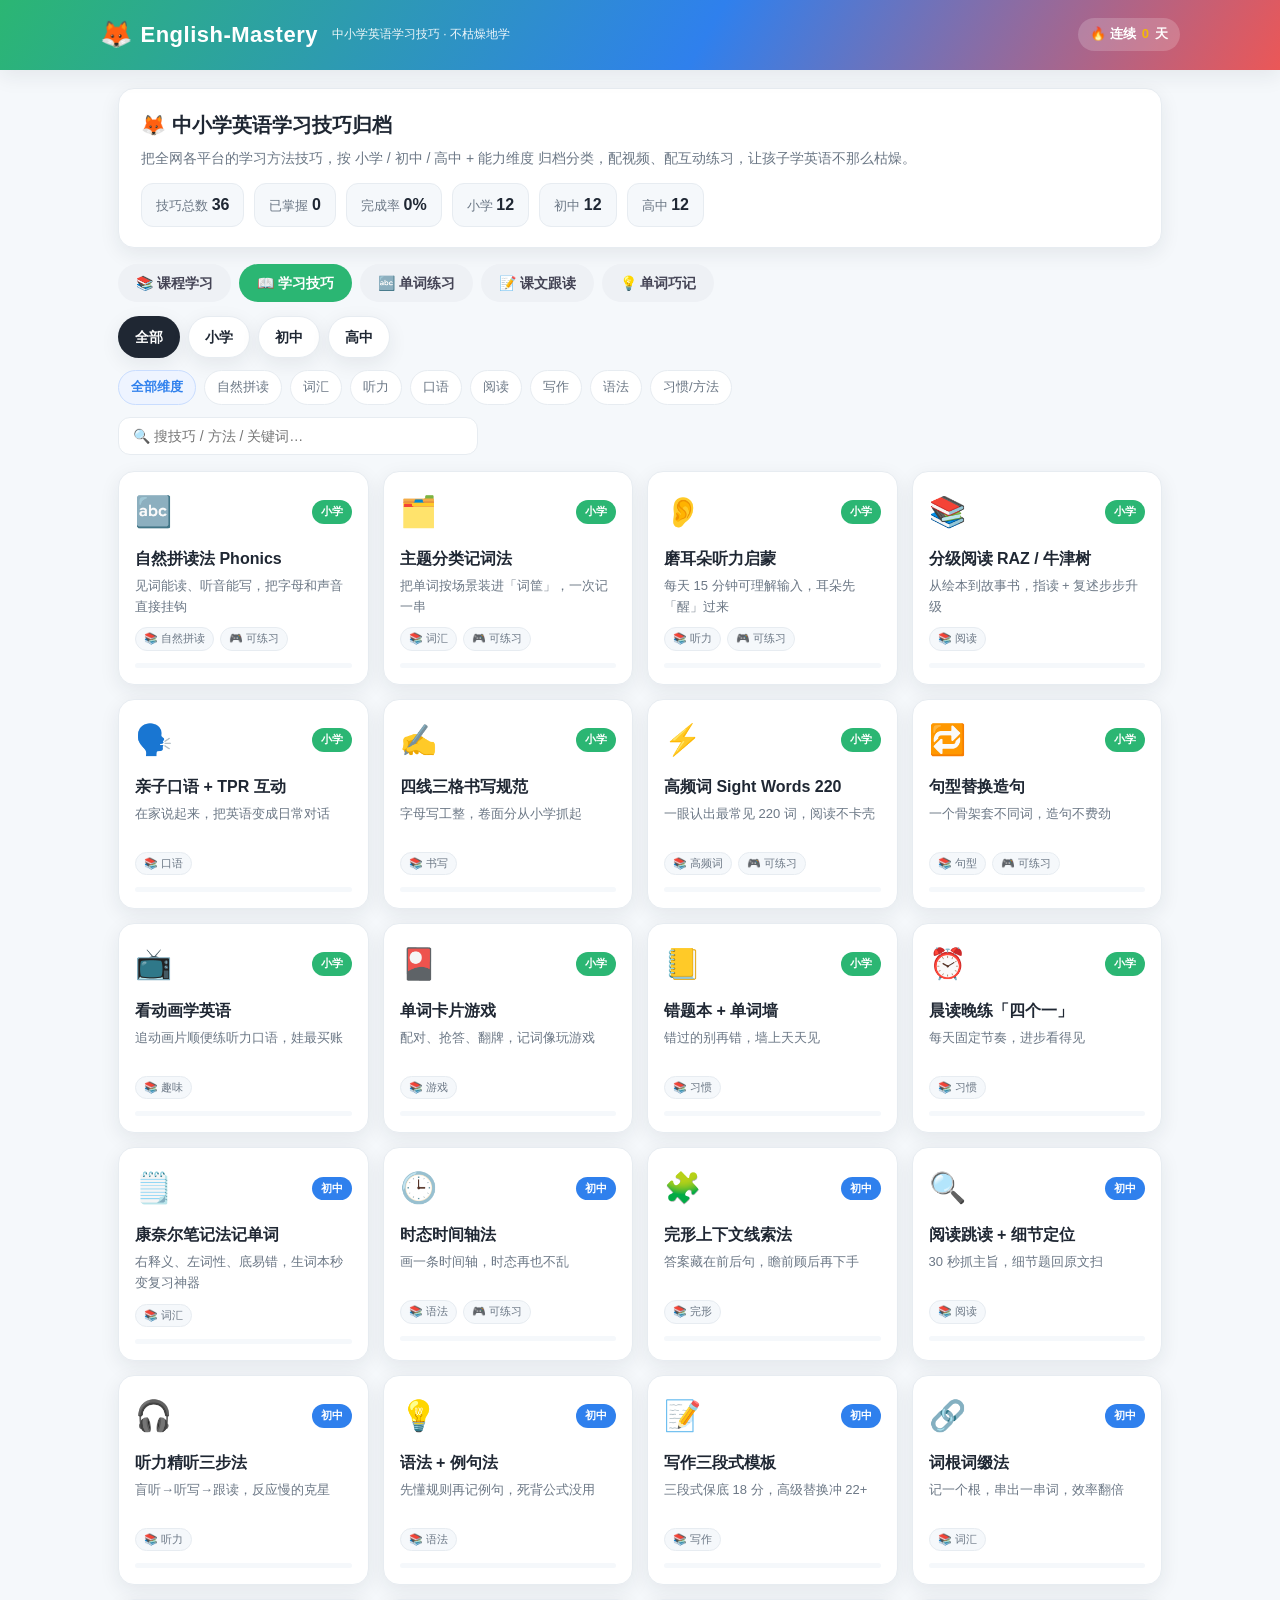
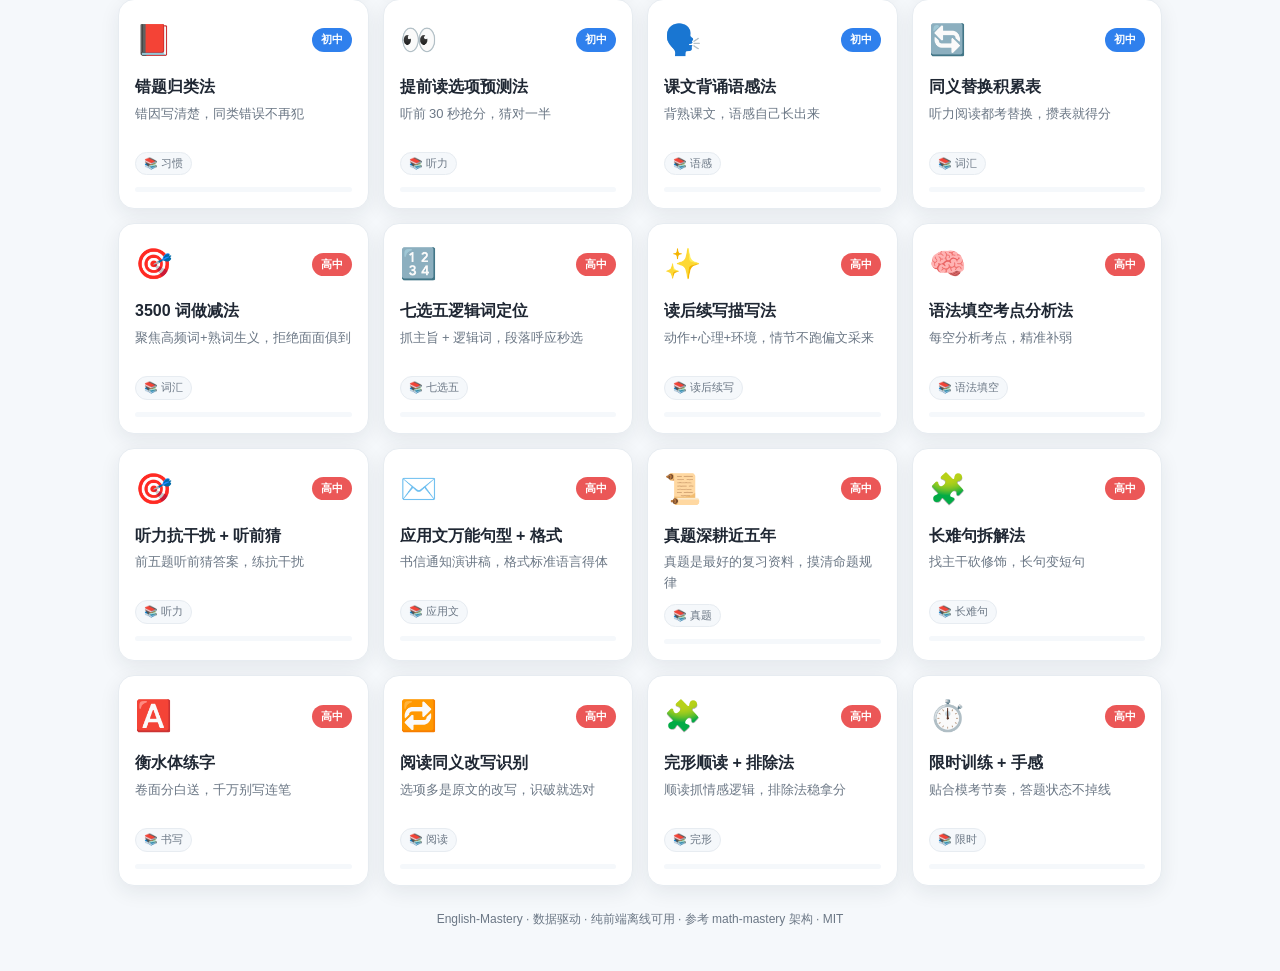
==== commit e2473075: "chore(ui): 移除顶栏「📺 同步课堂」Tab，其余功能不变（#/courses 路由保留）" ====
--- a/english-mastery-standalone.html
+++ b/english-mastery-standalone.html
@@ -4870,7 +4870,6 @@
       '<span class="' + cls("methods") + '" data-view="methods">📖 学习技巧</span>' +
       '<span class="' + cls("words") + '" data-view="words">🔤 单词练习</span>' +
       '<span class="' + cls("textbook") + '" data-view="textbook">📝 课文跟读</span>' +
-      '<span class="' + cls("courses") + '" data-view="courses">📺 同步课堂</span>' +
       '<span class="' + cls("tricks") + '" data-view="tricks">💡 单词巧记</span>' +
       '</div>';
   }
@@ -4881,7 +4880,6 @@
         var v = t.getAttribute("data-view");
         if (v === "words") location.hash = "#/words";
         else if (v === "textbook") location.hash = "#/textbook";
-        else if (v === "courses") location.hash = "#/courses";
         else if (v === "curriculum") location.hash = "#/curriculum";
         else if (v === "tricks") location.hash = "#/tricks";
         else location.hash = "#/";
@@ -6535,6 +6533,33 @@
     for (var i = 0; i < C.grades.length; i++) if (C.grades[i].key === "g" + g) return true;
     return false;
   }
+  // 同步课堂改为「直链国家平台」：优先取 COURSES 里该单元课时的 platform 深链，
+  // 退而求其次用 materialId 拼 classActivity 页，最后兜底到平台首页。
+  function coursePlatformFor(grade, vol, unitId) {
+    var C = window.COURSES || {};
+    if (C.grades && C.grades.length) {
+      var g = null;
+      for (var i = 0; i < C.grades.length; i++) if (C.grades[i].key === "g" + grade) g = C.grades[i];
+      if (g) {
+        var v = null;
+        for (var j = 0; j < (g.volumes || []).length; j++) if (g.volumes[j].key === vol) v = g.volumes[j];
+        if (v) {
+          var idx = -1;
+          if (CURRIC && CURRIC.grades) {
+            CURRIC.grades.forEach(function (gg) {
+              if (gg.grade !== grade) return;
+              var vv = gg.volumes[vol]; if (!vv) return;
+              vv.units.forEach(function (u, k) { if (u.unitId === unitId) idx = k; });
+            });
+          }
+          var u = (idx >= 0 && v.units[idx]) ? v.units[idx] : v.units[0];
+          if (u && u.lessons && u.lessons[0] && u.lessons[0].platform) return u.lessons[0].platform;
+          if (v.materialId) return "https://basic.smartedu.cn/syncClassroom/classActivity?activityId=" + v.materialId;
+        }
+      }
+    }
+    return "https://basic.smartedu.cn/syncClassroom";
+  }
   function loadUnitProgress() {
     try { return JSON.parse(localStorage.getItem(LS_UNIT_PROGRESS)) || {}; } catch (e) { return {}; }
   }
@@ -6663,7 +6688,6 @@
     var title = (unitMeta && unitMeta.title) || unitId;
     var p = parseUnitId(unitId);
     var tb = p ? findTextbookUnit(p.g, p.v, p.n) : null;
-    var hasCourse = p ? courseGradeExists(p.g) : false;
     var prog = unitProgress(unitId, words);
     var volLabel = (vol === "a") ? "上册" : "下册";
 
@@ -6674,11 +6698,14 @@
       { key: "phonics", icon: "🔤", label: "拼读拆解", desc: "音节·音标·拼写", hash: "#/words/primary/" + unitId + "/phonics" },
       { key: "tricks", icon: "💡", label: "本单元巧记", desc: "易错词巧记法", hash: "#/words/primary/" + unitId + "/tricks" },
       { key: "textbook", icon: "📖", label: "课文跟读", desc: tb ? "听示范+跟我读" : "暂未配套", hash: tb ? ("#/textbook/" + tb.gradeKey + "/" + tb.unitId) : "#/textbook", disabled: !tb },
-      { key: "courses", icon: "📺", label: "同步课堂", desc: hasCourse ? "看国家平台课" : "课程待抓取", hash: hasCourse ? ("#/courses/g" + grade + "/" + vol) : "#/courses", disabled: !hasCourse }
+      { key: "courses", icon: "📺", label: "同步课堂", desc: "去国家平台看课（新标签页）→", href: coursePlatformFor(grade, vol, unitId), target: "_blank" }
     ];
     var mhtml = methods.map(function (m) {
       var done = prog.visited[m.key] ? "done" : "";
-      return '<a class="method-card ' + done + (m.disabled ? " disabled" : "") + '" data-key="' + m.key + '" href="' + m.hash + '">' +
+      var dis = m.disabled ? " disabled" : "";
+      var href = m.href || m.hash || "#";
+      var ext = m.target ? (' target="' + m.target + '" rel="noopener"') : '';
+      return '<a class="method-card ' + done + dis + '" data-key="' + m.key + '" href="' + esc(href) + '"' + ext + '>' +
         '<span class="m-ico">' + m.icon + '</span>' +
         '<span class="m-label">' + m.label + (prog.visited[m.key] ? ' <span class="m-check">✓</span>' : '') + '</span>' +
         '<span class="m-desc">' + m.desc + '</span>' +
